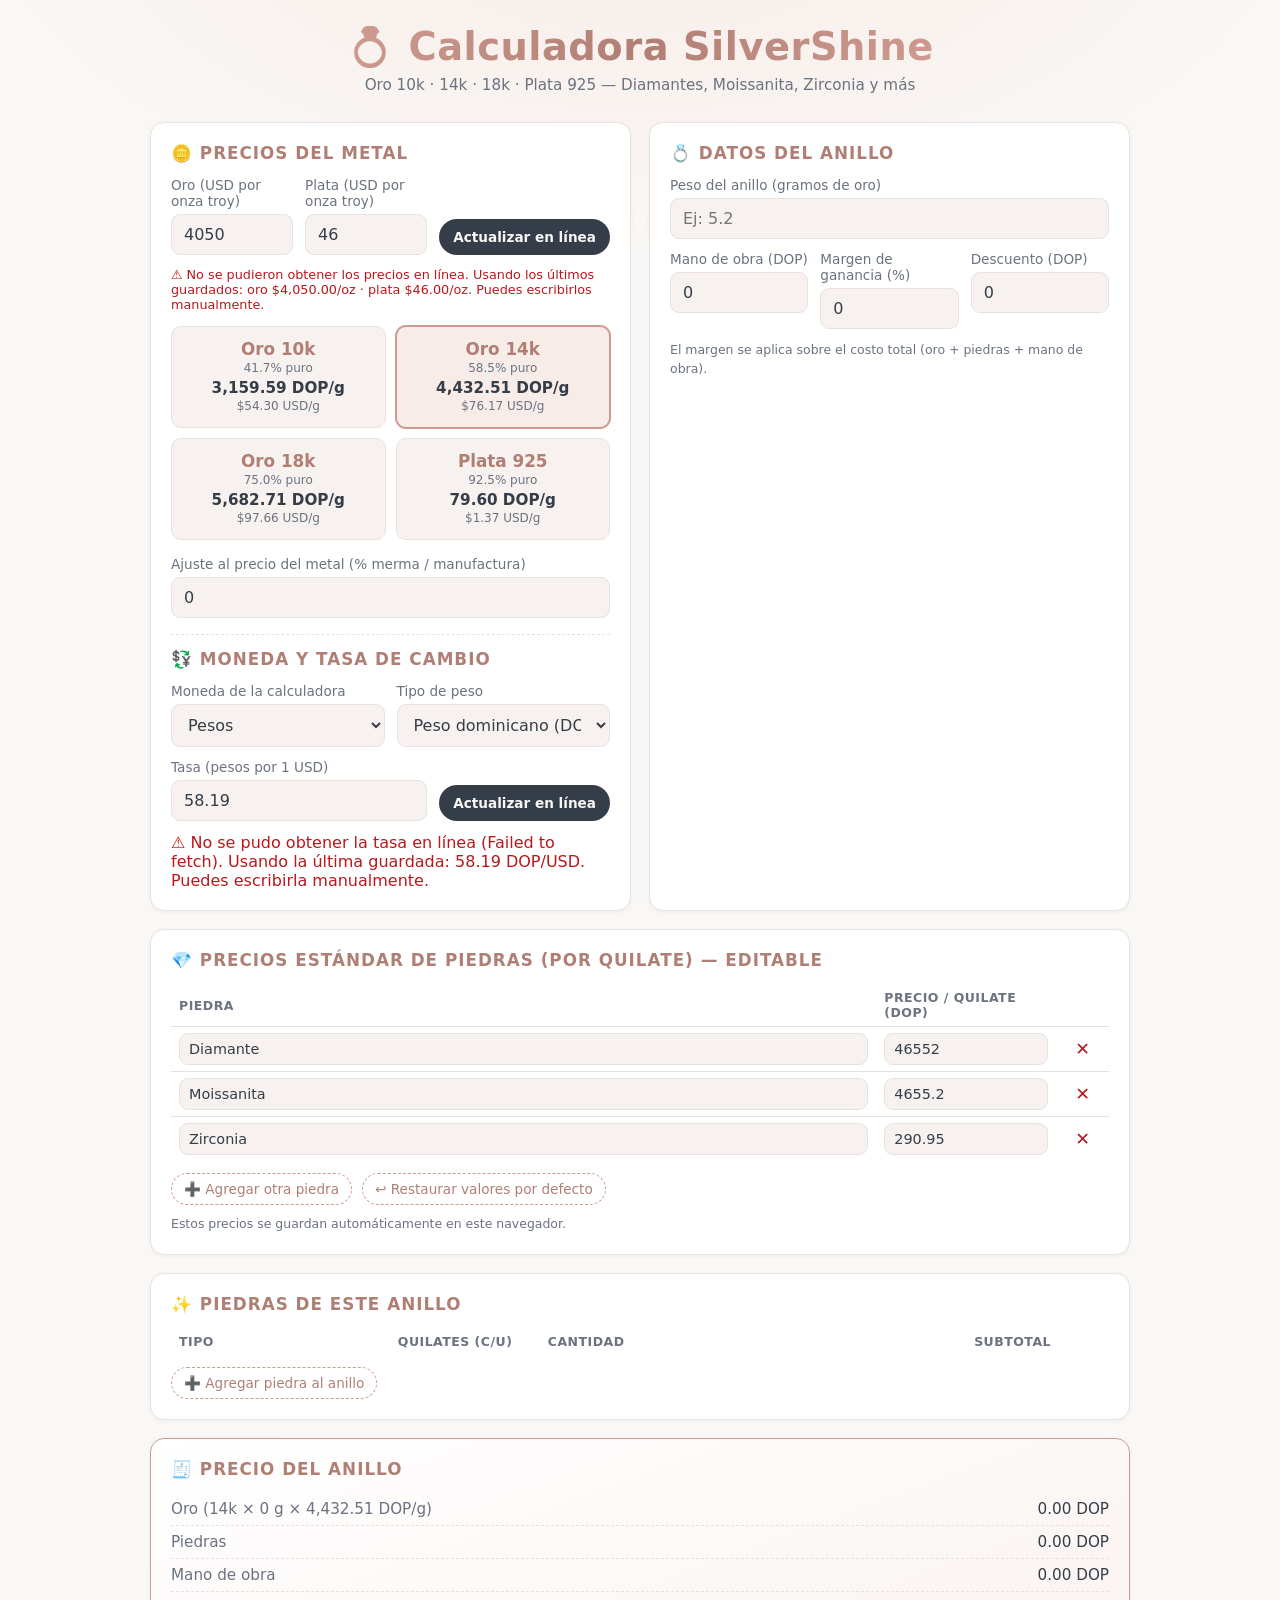
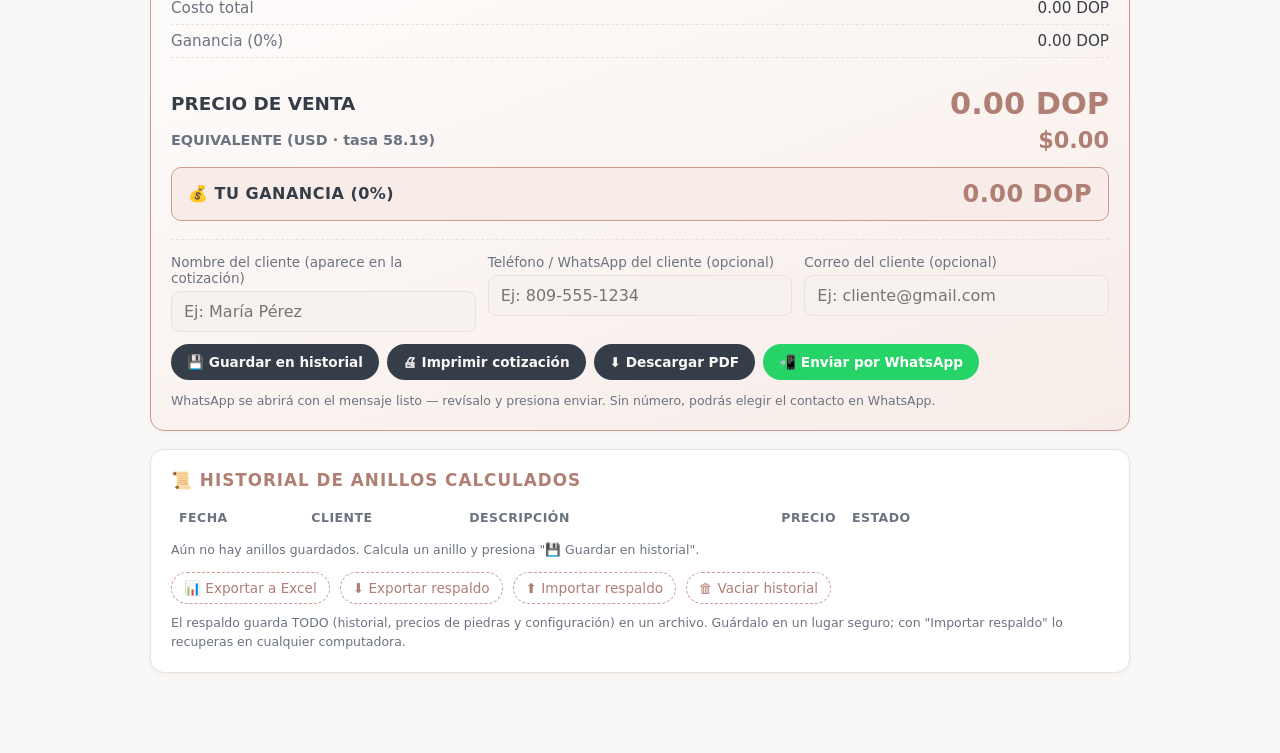
==== index.html @ 4af89a5f "Calculadora SilverShine: version inicial de la app web (PWA) Co-Authored-By: Claude Fable 5 <noreply" ====
<!DOCTYPE html>
<html lang="es">
<head>
<meta charset="UTF-8">
<meta name="viewport" content="width=device-width, initial-scale=1.0">
<title>Calculadora SilverShine — Anillos de Oro y Plata</title>
<meta name="theme-color" content="#FAF8F6">
<meta name="apple-mobile-web-app-capable" content="yes">
<meta name="apple-mobile-web-app-title" content="SilverShine">
<link rel="manifest" href="manifest.json">
<link rel="icon" type="image/png" href="[data-uri]">
<link rel="apple-touch-icon" href="[data-uri]">
<style>
  :root{
    /* Paleta SilverShine (silvershine.com.do) */
    --bg:#FAF8F6;          /* ss-canvas */
    --panel:#FFFFFF;       /* ss-white */
    --panel2:#F7F2EF;
    --border:#E7E2DD;      /* ss-line */
    --gold:#CF9B90;        /* ss-rose (acento) */
    --gold-bright:#B07F74; /* ss-rose-700 */
    --rose-soft:#F7ECE8;   /* ss-rose-100 */
    --slate:#343D48;       /* ss-slate */
    --text:#343D48;
    --muted:#6B7280;       /* ss-text-2 */
    --green:#2e7d32;
    --red:#bb171b;
    --radius:14px;
  }
  *{box-sizing:border-box;margin:0;padding:0}
  body{
    font-family:"Segoe UI",system-ui,sans-serif;
    background:radial-gradient(1200px 600px at 50% -100px,var(--rose-soft) 0%,var(--bg) 60%);
    color:var(--text);
    min-height:100vh;
    padding:24px 16px 80px;
  }
  .wrap{max-width:980px;margin:0 auto}
  header{text-align:center;margin-bottom:28px}
  header h1{
    font-size:clamp(1.6rem,4vw,2.4rem);
    background:linear-gradient(120deg,var(--gold) 20%,var(--gold-bright) 50%,var(--gold) 80%);
    -webkit-background-clip:text;background-clip:text;color:transparent;
    letter-spacing:.5px;
  }
  header p{color:var(--muted);margin-top:6px;font-size:.95rem}

  .grid{display:grid;grid-template-columns:1fr 1fr;gap:18px}
  @media(max-width:820px){.grid{grid-template-columns:1fr}}

  .card{
    background:var(--panel);
    border:1px solid var(--border);
    border-radius:var(--radius);
    padding:20px;
    box-shadow:0 1px 4px rgba(52,61,72,.06);
  }
  .card h2{
    font-size:1.05rem;color:var(--gold-bright);
    margin-bottom:14px;display:flex;align-items:center;gap:8px;
    text-transform:uppercase;letter-spacing:1px;font-weight:600;
  }
  .full{grid-column:1/-1}

  label{display:block;font-size:.85rem;color:var(--muted);margin-bottom:5px}
  input,select,button{
    font:inherit;color:var(--text);
    background:var(--panel2);
    border:1px solid var(--border);
    border-radius:9px;padding:10px 12px;width:100%;
  }
  input:focus,select:focus{outline:none;border-color:var(--gold)}
  input[type=number]{appearance:textfield}
  .row{display:flex;gap:12px;margin-bottom:12px}
  .row>div{flex:1}

  button{cursor:pointer;transition:filter .15s}
  button:hover{filter:brightness(1.15)}
  .btn-gold{
    background:var(--slate);
    color:#FAF8F6;font-weight:600;border:none;border-radius:100px;
  }
  .btn-ghost{background:transparent;border:1px dashed var(--gold);color:var(--gold-bright);border-radius:100px}
  .btn-sm{width:auto;padding:7px 12px;font-size:.85rem}
  .btn-x{width:auto;padding:6px 11px;background:transparent;border:none;color:var(--red);font-size:1.1rem}

  /* Precio del oro */
  #spotStatus{font-size:.8rem;margin-top:8px}
  .ok{color:var(--green)} .err{color:var(--red)} .info{color:var(--muted)}
  .kilates{display:grid;grid-template-columns:repeat(2,1fr);gap:10px;margin-top:14px}
  .kt{
    background:var(--panel2);border:1px solid var(--border);border-radius:10px;
    padding:12px 8px;text-align:center;cursor:pointer;transition:.15s;
  }
  .kt.active{border-color:var(--gold);background:var(--rose-soft);box-shadow:0 0 0 1px var(--gold)}
  .kt .k{font-weight:700;color:var(--gold-bright);font-size:1.05rem}
  .kt .p{font-size:.75rem;color:var(--muted);margin:2px 0}
  .kt .g{font-size:.95rem;font-weight:600;margin-top:4px}

  /* Piedras */
  table{width:100%;border-collapse:collapse;font-size:.9rem}
  th{color:var(--muted);font-weight:600;text-align:left;padding:6px 8px;font-size:.78rem;text-transform:uppercase;letter-spacing:.5px}
  td{padding:6px 8px;border-top:1px solid var(--border)}
  td input,td select{padding:7px 9px;font-size:.9rem}
  .num{text-align:right;white-space:nowrap}

  /* Resultado */
  .result{
    background:linear-gradient(160deg,#FFFFFF,var(--rose-soft));
    border:1px solid var(--gold);
  }
  .lines{margin-bottom:14px}
  .line{display:flex;justify-content:space-between;padding:7px 0;border-bottom:1px dashed var(--border);font-size:.95rem}
  .line span:first-child{color:var(--muted)}
  .total{
    display:flex;justify-content:space-between;align-items:center;
    padding-top:14px;font-size:1.15rem;font-weight:700;
  }
  .total .amount{font-size:1.9rem;color:var(--gold-bright)}
  .hint{font-size:.78rem;color:var(--muted);margin-top:10px;line-height:1.5}
  .ganancia-box{
    display:flex;justify-content:space-between;align-items:center;
    margin-top:14px;padding:12px 16px;
    background:var(--rose-soft);border:1px solid var(--gold);border-radius:10px;
    font-weight:700;letter-spacing:.5px;
  }
  .ganancia-box .g-amount{font-size:1.5rem;color:var(--gold-bright)}

  /* ---------- Móvil ---------- */
  @media(max-width:600px){
    body{padding:14px 10px 60px}
    .card{padding:14px}
    .row{flex-direction:column;gap:10px}
    .row > div{width:100%}
    .row > div[style*="flex:0 0 auto"]{width:100%}
    .row button{width:100%}
    .kilates{grid-template-columns:repeat(2,1fr)}
    .card{overflow-x:auto}
    table{min-width:520px}
    #tblHistorial{min-width:640px}
    .total .amount{font-size:1.5rem}
    header{margin-bottom:18px}
  }

  /* ---------- Cotización imprimible ---------- */
  #cotizacion{display:none}
  @media print{
    body{background:#fff !important;padding:0}
    .wrap{display:none !important}
    #cotizacion{display:block;color:#111;font-family:Georgia,"Times New Roman",serif;max-width:680px;margin:0 auto;padding:40px 30px}
    #cotizacion .c-head{text-align:center;border-bottom:3px double #CF9B90;padding-bottom:16px;margin-bottom:24px}
    #cotizacion .c-logo{width:280px;max-width:75%;height:auto;margin:0 auto 6px;display:block}
    #cotizacion .c-head .c-sub{font-size:.95rem;color:#555;margin-top:4px;letter-spacing:3px;text-transform:uppercase}
    #cotizacion .c-empresa{font-size:.8rem;color:#666;margin-top:12px;line-height:1.6}
    #cotizacion .c-meta{display:flex;justify-content:space-between;font-size:.95rem;margin-bottom:22px;color:#333}
    #cotizacion h3{font-size:1rem;color:#B07F74;margin:18px 0 8px;text-transform:uppercase;letter-spacing:1px}
    #cotizacion ul{list-style:none;padding:0}
    #cotizacion li{padding:8px 4px;border-bottom:1px solid #ddd;font-size:1rem}
    #cotizacion .c-total{display:flex;justify-content:space-between;align-items:baseline;margin-top:26px;padding:14px 10px;background:#F7ECE8;border:1px solid #CF9B90}
    #cotizacion .c-total .lbl{font-size:1rem;letter-spacing:1px}
    #cotizacion .c-total .val{font-size:1.7rem;font-weight:bold;color:#B07F74}
    #cotizacion .c-eq{text-align:right;font-size:.95rem;color:#555;margin-top:6px}
    #cotizacion .c-nota{margin-top:30px;font-size:.8rem;color:#777;border-top:1px solid #ddd;padding-top:12px;line-height:1.6}
    #cotizacion .c-firma{margin-top:56px;display:flex;justify-content:space-between;gap:40px}
    #cotizacion .c-firma div{flex:1;border-top:1px solid #333;text-align:center;padding-top:6px;font-size:.85rem;color:#333}
  }
</style>
</head>
<body>
<div class="wrap">
  <header>
    <h1>💍 Calculadora SilverShine</h1>
    <p>Oro 10k · 14k · 18k · Plata 925 — Diamantes, Moissanita, Zirconia y más</p>
  </header>

  <div class="grid">

    <!-- ORO -->
    <div class="card">
      <h2>🪙 Precios del metal</h2>
      <div class="row">
        <div>
          <label>Oro (USD por onza troy)</label>
          <input type="number" id="spot" step="0.01" min="0">
        </div>
        <div>
          <label>Plata (USD por onza troy)</label>
          <input type="number" id="spotPlata" step="0.01" min="0">
        </div>
        <div style="flex:0 0 auto;display:flex;align-items:flex-end">
          <button class="btn-gold btn-sm" id="btnFetch" style="padding:10px 14px">Actualizar en línea</button>
        </div>
      </div>
      <div id="spotStatus" class="info">Cargando precios…</div>

      <div class="kilates" id="kilates"></div>

      <div class="row" style="margin-top:16px">
        <div>
          <label>Ajuste al precio del metal (% merma / manufactura)</label>
          <input type="number" id="ajusteOro" step="0.5" value="0">
        </div>
      </div>

      <div style="border-top:1px dashed var(--border);margin:16px 0 14px"></div>
      <h2>💱 Moneda y tasa de cambio</h2>
      <div class="row">
        <div>
          <label>Moneda de la calculadora</label>
          <select id="monedaVista">
            <option value="PESOS">Pesos</option>
            <option value="USD">Dólares (USD)</option>
          </select>
        </div>
        <div>
          <label>Tipo de peso</label>
          <select id="moneda">
            <option value="DOP">Peso dominicano (DOP)</option>
            <option value="MXN">Peso mexicano (MXN)</option>
            <option value="COP">Peso colombiano (COP)</option>
            <option value="ARS">Peso argentino (ARS)</option>
            <option value="CLP">Peso chileno (CLP)</option>
            <option value="UYU">Peso uruguayo (UYU)</option>
            <option value="PEN">Sol peruano (PEN)</option>
          </select>
        </div>
      </div>
      <div class="row">
        <div>
          <label>Tasa (pesos por 1 USD)</label>
          <input type="number" id="tasa" step="0.01" min="0">
        </div>
        <div style="flex:0 0 auto;display:flex;align-items:flex-end">
          <button class="btn-gold btn-sm" id="btnFetchTasa" style="padding:10px 14px">Actualizar en línea</button>
        </div>
      </div>
      <div id="tasaStatus" class="info">Cargando tasa…</div>
    </div>

    <!-- ANILLO -->
    <div class="card">
      <h2>💍 Datos del anillo</h2>
      <div class="row">
        <div>
          <label>Peso del anillo (gramos de oro)</label>
          <input type="number" id="peso" step="0.01" min="0" placeholder="Ej: 5.2">
        </div>
      </div>
      <div class="row">
        <div>
          <label>Mano de obra (<span class="lblMon">USD</span>)</label>
          <input type="number" id="manoObra" step="1" value="0" min="0">
        </div>
        <div>
          <label>Margen de ganancia (%)</label>
          <input type="number" id="margen" step="1" value="0" min="0">
        </div>
        <div>
          <label>Descuento (<span class="lblMon">USD</span>)</label>
          <input type="number" id="descuento" step="1" value="0" min="0">
        </div>
      </div>
      <div class="hint">
        El margen se aplica sobre el costo total (oro + piedras + mano de obra).
      </div>
    </div>

    <!-- PRECIOS ESTÁNDAR DE PIEDRAS -->
    <div class="card full">
      <h2>💎 Precios estándar de piedras (por quilate) — editable</h2>
      <table id="tblPrecios">
        <thead>
          <tr><th>Piedra</th><th style="width:180px">Precio / quilate (<span class="lblMon">USD</span>)</th><th style="width:50px"></th></tr>
        </thead>
        <tbody></tbody>
      </table>
      <div style="margin-top:12px;display:flex;gap:10px">
        <button class="btn-ghost btn-sm" id="btnAddTipo">➕ Agregar otra piedra</button>
        <button class="btn-ghost btn-sm" id="btnReset">↩ Restaurar valores por defecto</button>
      </div>
      <div class="hint">Estos precios se guardan automáticamente en este navegador.</div>
    </div>

    <!-- PIEDRAS DEL ANILLO -->
    <div class="card full">
      <h2>✨ Piedras de este anillo</h2>
      <table id="tblPiedras">
        <thead>
          <tr><th>Tipo</th><th style="width:150px">Quilates (c/u)</th><th style="width:120px">Cantidad</th><th class="num">Subtotal</th><th style="width:50px"></th></tr>
        </thead>
        <tbody></tbody>
      </table>
      <div style="margin-top:12px">
        <button class="btn-ghost btn-sm" id="btnAddPiedra">➕ Agregar piedra al anillo</button>
      </div>
    </div>

    <!-- RESULTADO -->
    <div class="card full result">
      <h2>🧾 Precio del anillo</h2>
      <div class="lines">
        <div class="line"><span><span id="rMetalNombre">Oro</span> (<span id="rKt">14k</span> × <span id="rPeso">0</span> g × <span id="rGramo">0</span>/g)</span><span class="num" id="rOro">0.00</span></div>
        <div class="line"><span>Piedras</span><span class="num" id="rPiedras">0.00</span></div>
        <div class="line"><span>Mano de obra</span><span class="num" id="rMano">0.00</span></div>
        <div class="line"><span>Costo total</span><span class="num" id="rCosto">0.00</span></div>
        <div class="line"><span>Ganancia (<span id="rMargenPct">0</span>%)</span><span class="num" id="rGanancia">0.00</span></div>
        <div class="line" id="lineaDescuento" style="display:none"><span>Descuento</span><span class="num" id="rDescuento" style="color:var(--red)">0.00</span></div>
      </div>
      <div class="total">
        <span>PRECIO DE VENTA</span>
        <span class="amount" id="rTotal">0.00</span>
      </div>
      <div class="total" style="padding-top:6px">
        <span style="font-size:.9rem;color:var(--muted)">EQUIVALENTE (<span id="rEqLabel">USD</span>)</span>
        <span class="amount" style="font-size:1.4rem" id="rTotalEq">0.00</span>
      </div>
      <div class="ganancia-box">
        <span>💰 TU GANANCIA (<span id="gPct">0</span>%)</span>
        <span class="g-amount" id="gGanancia">0.00</span>
      </div>

      <div style="border-top:1px dashed var(--border);margin:18px 0 14px"></div>
      <div class="row">
        <div>
          <label>Nombre del cliente (aparece en la cotización)</label>
          <input id="cliente" placeholder="Ej: María Pérez">
        </div>
        <div>
          <label>Teléfono / WhatsApp del cliente (opcional)</label>
          <input id="waCliente" type="tel" placeholder="Ej: 809-555-1234">
        </div>
        <div>
          <label>Correo del cliente (opcional)</label>
          <input id="emailCliente" type="email" placeholder="Ej: cliente@gmail.com">
        </div>
      </div>
      <div class="row" style="flex-wrap:wrap">
        <div style="flex:0 0 auto;display:flex;align-items:flex-end;gap:8px;flex-wrap:wrap">
          <button class="btn-gold btn-sm" id="btnGuardarHist" style="padding:10px 16px">💾 Guardar en historial</button>
          <button class="btn-gold btn-sm" id="btnPrint" style="padding:10px 16px">🖨 Imprimir cotización</button>
          <button class="btn-gold btn-sm" id="btnPDF" style="padding:10px 16px">⬇ Descargar PDF</button>
          <button class="btn-sm" id="btnWhatsApp" style="padding:10px 16px;background:#25D366;color:#fff;font-weight:600;border:none;border-radius:100px">📲 Enviar por WhatsApp</button>
        </div>
      </div>
      <div class="hint">WhatsApp se abrirá con el mensaje listo — revísalo y presiona enviar. Sin número, podrás elegir el contacto en WhatsApp.</div>
    </div>

    <!-- HISTORIAL -->
    <div class="card full">
      <h2>📜 Historial de anillos calculados</h2>
      <div id="histStats" class="hint" style="margin:0 0 12px;font-size:.88rem"></div>
      <table id="tblHistorial">
        <thead>
          <tr><th>Fecha</th><th>Cliente</th><th>Descripción</th><th class="num">Precio</th><th style="width:115px">Estado</th><th style="width:150px"></th></tr>
        </thead>
        <tbody></tbody>
      </table>
      <div id="histVacio" class="hint">Aún no hay anillos guardados. Calcula un anillo y presiona "💾 Guardar en historial".</div>
      <div style="margin-top:12px;display:flex;gap:10px;flex-wrap:wrap">
        <button class="btn-ghost btn-sm" id="btnExportarCSV">📊 Exportar a Excel</button>
        <button class="btn-ghost btn-sm" id="btnRespaldo">⬇ Exportar respaldo</button>
        <button class="btn-ghost btn-sm" id="btnImportar">⬆ Importar respaldo</button>
        <button class="btn-ghost btn-sm" id="btnVaciarHist">🗑 Vaciar historial</button>
        <input type="file" id="fileImportar" accept=".json,application/json" style="display:none">
      </div>
      <div class="hint">El respaldo guarda TODO (historial, precios de piedras y configuración) en un archivo. Guárdalo en un lugar seguro; con "Importar respaldo" lo recuperas en cualquier computadora.</div>
    </div>

  </div>
</div>

<!-- Hoja de cotización (solo visible al imprimir) -->
<div id="cotizacion">
  <div class="c-head">
    <img class="c-logo" src="[data-uri]" alt="SilverShine">
    <div class="c-sub">Cotización</div>
    <div class="c-empresa">
      Grupo Morillo Ciprián &nbsp;·&nbsp; RNC: 132-44210-5<br>
      Ave. del Seminario esq. 27 de Febrero, Piantini, Plaza APH, 4to piso, local 25, Santo Domingo, R.D.<br>
      Tel / WhatsApp: 829-956-6588 &nbsp;·&nbsp; Instagram: @silvershinerd &nbsp;·&nbsp; silvershine.com.do<br>
      Lun–Vie 10am–6pm &nbsp;·&nbsp; Sáb 10am–1pm
    </div>
  </div>
  <div class="c-meta">
    <span id="cotCliente"></span>
    <span id="cotFecha"></span>
  </div>
  <div id="cotContacto" style="font-size:.85rem;color:#555;margin:-16px 0 20px"></div>
  <h3>Detalle de la pieza</h3>
  <ul id="cotItems"></ul>
  <div id="cotDescLinea" style="display:none;text-align:right;font-size:.95rem;color:#333;margin-top:8px">
    Precio: <span id="cotBruto"></span> &nbsp;·&nbsp; Descuento: <span id="cotDesc" style="color:#B07F74;font-weight:bold"></span>
  </div>
  <div class="c-total">
    <span class="lbl">PRECIO TOTAL</span>
    <span class="val" id="cotTotal">0.00</span>
  </div>
  <div class="c-eq" id="cotEq"></div>
  <div class="c-nota" id="cotNota">
    Cotización válida por 5 días a partir de la fecha indicada. El precio puede variar según el precio internacional del oro y la tasa de cambio del día.<br>
    © SilverShine, Santo Domingo · Anillos hechos a mano, uno por uno, en Santo Domingo.
  </div>
  <div class="c-firma">
    <div>Firma autorizada</div>
    <div>Cliente</div>
  </div>
</div>

<script>/** @license
 *
 * jsPDF - PDF Document creation from JavaScript
 * Version 2.5.1 Built on 2022-01-28T15:37:57.789Z
 *                      CommitID 00000000
 *
 * Copyright (c) 2010-2021 James Hall <james@parall.ax>, https://github.com/MrRio/jsPDF
 *               2015-2021 yWorks GmbH, http://www.yworks.com
 *               2015-2021 Lukas Holländer <lukas.hollaender@yworks.com>, https://github.com/HackbrettXXX
 *               2016-2018 Aras Abbasi <aras.abbasi@gmail.com>
 *               2010 Aaron Spike, https://github.com/acspike
 *               2012 Willow Systems Corporation, https://github.com/willowsystems
 *               2012 Pablo Hess, https://github.com/pablohess
 *               2012 Florian Jenett, https://github.com/fjenett
 *               2013 Warren Weckesser, https://github.com/warrenweckesser
 *               2013 Youssef Beddad, https://github.com/lifof
 *               2013 Lee Driscoll, https://github.com/lsdriscoll
 *               2013 Stefan Slonevskiy, https://github.com/stefslon
 *               2013 Jeremy Morel, https://github.com/jmorel
 *               2013 Christoph Hartmann, https://github.com/chris-rock
 *               2014 Juan Pablo Gaviria, https://github.com/juanpgaviria
 *               2014 James Makes, https://github.com/dollaruw
 *               2014 Diego Casorran, https://github.com/diegocr
 *               2014 Steven Spungin, https://github.com/Flamenco
 *               2014 Kenneth Glassey, https://github.com/Gavvers
 *
 * Permission is hereby granted, free of charge, to any person obtaining
 * a copy of this software and associated documentation files (the
 * "Software"), to deal in the Software without restriction, including
 * without limitation the rights to use, copy, modify, merge, publish,
 * distribute, sublicense, and/or sell copies of the Software, and to
 * permit persons to whom the Software is furnished to do so, subject to
 * the following conditions:
 *
 * The above copyright notice and this permission notice shall be
 * included in all copies or substantial portions of the Software.
 *
 * THE SOFTWARE IS PROVIDED "AS IS", WITHOUT WARRANTY OF ANY KIND,
 * EXPRESS OR IMPLIED, INCLUDING BUT NOT LIMITED TO THE WARRANTIES OF
 * MERCHANTABILITY, FITNESS FOR A PARTICULAR PURPOSE AND
 * NONINFRINGEMENT. IN NO EVENT SHALL THE AUTHORS OR COPYRIGHT HOLDERS BE
 * LIABLE FOR ANY CLAIM, DAMAGES OR OTHER LIABILITY, WHETHER IN AN ACTION
 * OF CONTRACT, TORT OR OTHERWISE, ARISING FROM, OUT OF OR IN CONNECTION
 * WITH THE SOFTWARE OR THE USE OR OTHER DEALINGS IN THE SOFTWARE.
 *
 * Contributor(s):
 *    siefkenj, ahwolf, rickygu, Midnith, saintclair, eaparango,
 *    kim3er, mfo, alnorth, Flamenco
 */

!function(t,e){"object"==typeof exports&&"undefined"!=typeof module?e(exports):"function"==typeof define&&define.amd?define(["exports"],e):e((t=t||self).jspdf={})}(this,(function(t){"use strict";function e(t){return(e="function"==typeof Symbol&&"symbol"==typeof Symbol.iterator?function(t){return typeof t}:function(t){return t&&"function"==typeof Symbol&&t.constructor===Symbol&&t!==Symbol.prototype?"symbol":typeof t})(t)}var r=function(){return"undefined"!=typeof window?window:"undefined"!=typeof global?global:"undefined"!=typeof self?self:this}();function n(){r.console&&"function"==typeof r.console.log&&r.console.log.apply(r.console,arguments)}var i={log:n,warn:function(t){r.console&&("function"==typeof r.console.warn?r.console.warn.apply(r.console,arguments):n.call(null,arguments))},error:function(t){r.console&&("function"==typeof r.console.error?r.console.error.apply(r.console,arguments):n(t))}};function a(t,e,r){var n=new XMLHttpRequest;n.open("GET",t),n.responseType="blob",n.onload=function(){l(n.response,e,r)},n.onerror=function(){i.error("could not download file")},n.send()}function o(t){var e=new XMLHttpRequest;e.open("HEAD",t,!1);try{e.send()}catch(t){}return e.status>=200&&e.status<=299}function s(t){try{t.dispatchEvent(new MouseEvent("click"))}catch(r){var e=document.createEvent("MouseEvents");e.initMouseEvent("click",!0,!0,window,0,0,0,80,20,!1,!1,!1,!1,0,null),t.dispatchEvent(e)}}var c,u,l=r.saveAs||("object"!==("undefined"==typeof window?"undefined":e(window))||window!==r?function(){}:"undefined"!=typeof HTMLAnchorElement&&"download"in HTMLAnchorElement.prototype?function(t,e,n){var i=r.URL||r.webkitURL,c=document.createElement("a");e=e||t.name||"download",c.download=e,c.rel="noopener","string"==typeof t?(c.href=t,c.origin!==location.origin?o(c.href)?a(t,e,n):s(c,c.target="_blank"):s(c)):(c.href=i.createObjectURL(t),setTimeout((function(){i.revokeObjectURL(c.href)}),4e4),setTimeout((function(){s(c)}),0))}:"msSaveOrOpenBlob"in navigator?function(t,r,n){if(r=r||t.name||"download","string"==typeof t)if(o(t))a(t,r,n);else{var c=document.createElement("a");c.href=t,c.target="_blank",setTimeout((function(){s(c)}))}else navigator.msSaveOrOpenBlob(function(t,r){return void 0===r?r={autoBom:!1}:"object"!==e(r)&&(i.warn("Deprecated: Expected third argument to be a object"),r={autoBom:!r}),r.autoBom&&/^\s*(?:text\/\S*|application\/xml|\S*\/\S*\+xml)\s*;.*charset\s*=\s*utf-8/i.test(t.type)?new Blob([String.fromCharCode(65279),t],{type:t.type}):t}(t,n),r)}:function(t,n,i,o){if((o=o||open("","_blank"))&&(o.document.title=o.document.body.innerText="downloading..."),"string"==typeof t)return a(t,n,i);var s="application/octet-stream"===t.type,c=/constructor/i.test(r.HTMLElement)||r.safari,u=/CriOS\/[\d]+/.test(navigator.userAgent);if((u||s&&c)&&"object"===("undefined"==typeof FileReader?"undefined":e(FileReader))){var l=new FileReader;l.onloadend=function(){var t=l.result;t=u?t:t.replace(/^data:[^;]*;/,"data:attachment/file;"),o?o.location.href=t:location=t,o=null},l.readAsDataURL(t)}else{var h=r.URL||r.webkitURL,f=h.createObjectURL(t);o?o.location=f:location.href=f,o=null,setTimeout((function(){h.revokeObjectURL(f)}),4e4)}});
/**
   * A class to parse color values
   * @author Stoyan Stefanov <sstoo@gmail.com>
   * {@link   http://www.phpied.com/rgb-color-parser-in-javascript/}
   * @license Use it if you like it
   */function h(t){var e;t=t||"",this.ok=!1,"#"==t.charAt(0)&&(t=t.substr(1,6));t={aliceblue:"f0f8ff",antiquewhite:"faebd7",aqua:"00ffff",aquamarine:"7fffd4",azure:"f0ffff",beige:"f5f5dc",bisque:"ffe4c4",black:"000000",blanchedalmond:"ffebcd",blue:"0000ff",blueviolet:"8a2be2",brown:"a52a2a",burlywood:"deb887",cadetblue:"5f9ea0",chartreuse:"7fff00",chocolate:"d2691e",coral:"ff7f50",cornflowerblue:"6495ed",cornsilk:"fff8dc",crimson:"dc143c",cyan:"00ffff",darkblue:"00008b",darkcyan:"008b8b",darkgoldenrod:"b8860b",darkgray:"a9a9a9",darkgreen:"006400",darkkhaki:"bdb76b",darkmagenta:"8b008b",darkolivegreen:"556b2f",darkorange:"ff8c00",darkorchid:"9932cc",darkred:"8b0000",darksalmon:"e9967a",darkseagreen:"8fbc8f",darkslateblue:"483d8b",darkslategray:"2f4f4f",darkturquoise:"00ced1",darkviolet:"9400d3",deeppink:"ff1493",deepskyblue:"00bfff",dimgray:"696969",dodgerblue:"1e90ff",feldspar:"d19275",firebrick:"b22222",floralwhite:"fffaf0",forestgreen:"228b22",fuchsia:"ff00ff",gainsboro:"dcdcdc",ghostwhite:"f8f8ff",gold:"ffd700",goldenrod:"daa520",gray:"808080",green:"008000",greenyellow:"adff2f",honeydew:"f0fff0",hotpink:"ff69b4",indianred:"cd5c5c",indigo:"4b0082",ivory:"fffff0",khaki:"f0e68c",lavender:"e6e6fa",lavenderblush:"fff0f5",lawngreen:"7cfc00",lemonchiffon:"fffacd",lightblue:"add8e6",lightcoral:"f08080",lightcyan:"e0ffff",lightgoldenrodyellow:"fafad2",lightgrey:"d3d3d3",lightgreen:"90ee90",lightpink:"ffb6c1",lightsalmon:"ffa07a",lightseagreen:"20b2aa",lightskyblue:"87cefa",lightslateblue:"8470ff",lightslategray:"778899",lightsteelblue:"b0c4de",lightyellow:"ffffe0",lime:"00ff00",limegreen:"32cd32",linen:"faf0e6",magenta:"ff00ff",maroon:"800000",mediumaquamarine:"66cdaa",mediumblue:"0000cd",mediumorchid:"ba55d3",mediumpurple:"9370d8",mediumseagreen:"3cb371",mediumslateblue:"7b68ee",mediumspringgreen:"00fa9a",mediumturquoise:"48d1cc",mediumvioletred:"c71585",midnightblue:"191970",mintcream:"f5fffa",mistyrose:"ffe4e1",moccasin:"ffe4b5",navajowhite:"ffdead",navy:"000080",oldlace:"fdf5e6",olive:"808000",olivedrab:"6b8e23",orange:"ffa500",orangered:"ff4500",orchid:"da70d6",palegoldenrod:"eee8aa",palegreen:"98fb98",paleturquoise:"afeeee",palevioletred:"d87093",papayawhip:"ffefd5",peachpuff:"ffdab9",peru:"cd853f",pink:"ffc0cb",plum:"dda0dd",powderblue:"b0e0e6",purple:"800080",red:"ff0000",rosybrown:"bc8f8f",royalblue:"4169e1",saddlebrown:"8b4513",salmon:"fa8072",sandybrown:"f4a460",seagreen:"2e8b57",seashell:"fff5ee",sienna:"a0522d",silver:"c0c0c0",skyblue:"87ceeb",slateblue:"6a5acd",slategray:"708090",snow:"fffafa",springgreen:"00ff7f",steelblue:"4682b4",tan:"d2b48c",teal:"008080",thistle:"d8bfd8",tomato:"ff6347",turquoise:"40e0d0",violet:"ee82ee",violetred:"d02090",wheat:"f5deb3",white:"ffffff",whitesmoke:"f5f5f5",yellow:"ffff00",yellowgreen:"9acd32"}[t=(t=t.replace(/ /g,"")).toLowerCase()]||t;for(var r=[{re:/^rgb\((\d{1,3}),\s*(\d{1,3}),\s*(\d{1,3})\)$/,example:["rgb(123, 234, 45)","rgb(255,234,245)"],process:function(t){return[parseInt(t[1]),parseInt(t[2]),parseInt(t[3])]}},{re:/^(\w{2})(\w{2})(\w{2})$/,example:["#00ff00","336699"],process:function(t){return[parseInt(t[1],16),parseInt(t[2],16),parseInt(t[3],16)]}},{re:/^(\w{1})(\w{1})(\w{1})$/,example:["#fb0","f0f"],process:function(t){return[parseInt(t[1]+t[1],16),parseInt(t[2]+t[2],16),parseInt(t[3]+t[3],16)]}}],n=0;n<r.length;n++){var i=r[n].re,a=r[n].process,o=i.exec(t);o&&(e=a(o),this.r=e[0],this.g=e[1],this.b=e[2],this.ok=!0)}this.r=this.r<0||isNaN(this.r)?0:this.r>255?255:this.r,this.g=this.g<0||isNaN(this.g)?0:this.g>255?255:this.g,this.b=this.b<0||isNaN(this.b)?0:this.b>255?255:this.b,this.toRGB=function(){return"rgb("+this.r+", "+this.g+", "+this.b+")"},this.toHex=function(){var t=this.r.toString(16),e=this.g.toString(16),r=this.b.toString(16);return 1==t.length&&(t="0"+t),1==e.length&&(e="0"+e),1==r.length&&(r="0"+r),"#"+t+e+r}}
/**
   * @license
   * Joseph Myers does not specify a particular license for his work.
   *
   * Author: Joseph Myers
   * Accessed from: http://www.myersdaily.org/joseph/javascript/md5.js
   *
   * Modified by: Owen Leong
   */
function f(t,e){var r=t[0],n=t[1],i=t[2],a=t[3];r=p(r,n,i,a,e[0],7,-680876936),a=p(a,r,n,i,e[1],12,-389564586),i=p(i,a,r,n,e[2],17,606105819),n=p(n,i,a,r,e[3],22,-1044525330),r=p(r,n,i,a,e[4],7,-176418897),a=p(a,r,n,i,e[5],12,1200080426),i=p(i,a,r,n,e[6],17,-1473231341),n=p(n,i,a,r,e[7],22,-45705983),r=p(r,n,i,a,e[8],7,1770035416),a=p(a,r,n,i,e[9],12,-1958414417),i=p(i,a,r,n,e[10],17,-42063),n=p(n,i,a,r,e[11],22,-1990404162),r=p(r,n,i,a,e[12],7,1804603682),a=p(a,r,n,i,e[13],12,-40341101),i=p(i,a,r,n,e[14],17,-1502002290),r=g(r,n=p(n,i,a,r,e[15],22,1236535329),i,a,e[1],5,-165796510),a=g(a,r,n,i,e[6],9,-1069501632),i=g(i,a,r,n,e[11],14,643717713),n=g(n,i,a,r,e[0],20,-373897302),r=g(r,n,i,a,e[5],5,-701558691),a=g(a,r,n,i,e[10],9,38016083),i=g(i,a,r,n,e[15],14,-660478335),n=g(n,i,a,r,e[4],20,-405537848),r=g(r,n,i,a,e[9],5,568446438),a=g(a,r,n,i,e[14],9,-1019803690),i=g(i,a,r,n,e[3],14,-187363961),n=g(n,i,a,r,e[8],20,1163531501),r=g(r,n,i,a,e[13],5,-1444681467),a=g(a,r,n,i,e[2],9,-51403784),i=g(i,a,r,n,e[7],14,1735328473),r=m(r,n=g(n,i,a,r,e[12],20,-1926607734),i,a,e[5],4,-378558),a=m(a,r,n,i,e[8],11,-2022574463),i=m(i,a,r,n,e[11],16,1839030562),n=m(n,i,a,r,e[14],23,-35309556),r=m(r,n,i,a,e[1],4,-1530992060),a=m(a,r,n,i,e[4],11,1272893353),i=m(i,a,r,n,e[7],16,-155497632),n=m(n,i,a,r,e[10],23,-1094730640),r=m(r,n,i,a,e[13],4,681279174),a=m(a,r,n,i,e[0],11,-358537222),i=m(i,a,r,n,e[3],16,-722521979),n=m(n,i,a,r,e[6],23,76029189),r=m(r,n,i,a,e[9],4,-640364487),a=m(a,r,n,i,e[12],11,-421815835),i=m(i,a,r,n,e[15],16,530742520),r=v(r,n=m(n,i,a,r,e[2],23,-995338651),i,a,e[0],6,-198630844),a=v(a,r,n,i,e[7],10,1126891415),i=v(i,a,r,n,e[14],15,-1416354905),n=v(n,i,a,r,e[5],21,-57434055),r=v(r,n,i,a,e[12],6,1700485571),a=v(a,r,n,i,e[3],10,-1894986606),i=v(i,a,r,n,e[10],15,-1051523),n=v(n,i,a,r,e[1],21,-2054922799),r=v(r,n,i,a,e[8],6,1873313359),a=v(a,r,n,i,e[15],10,-30611744),i=v(i,a,r,n,e[6],15,-1560198380),n=v(n,i,a,r,e[13],21,1309151649),r=v(r,n,i,a,e[4],6,-145523070),a=v(a,r,n,i,e[11],10,-1120210379),i=v(i,a,r,n,e[2],15,718787259),n=v(n,i,a,r,e[9],21,-343485551),t[0]=S(r,t[0]),t[1]=S(n,t[1]),t[2]=S(i,t[2]),t[3]=S(a,t[3])}function d(t,e,r,n,i,a){return e=S(S(e,t),S(n,a)),S(e<<i|e>>>32-i,r)}function p(t,e,r,n,i,a,o){return d(e&r|~e&n,t,e,i,a,o)}function g(t,e,r,n,i,a,o){return d(e&n|r&~n,t,e,i,a,o)}function m(t,e,r,n,i,a,o){return d(e^r^n,t,e,i,a,o)}function v(t,e,r,n,i,a,o){return d(r^(e|~n),t,e,i,a,o)}function b(t){var e,r=t.length,n=[1732584193,-271733879,-1732584194,271733878];for(e=64;e<=t.length;e+=64)f(n,y(t.substring(e-64,e)));t=t.substring(e-64);var i=[0,0,0,0,0,0,0,0,0,0,0,0,0,0,0,0];for(e=0;e<t.length;e++)i[e>>2]|=t.charCodeAt(e)<<(e%4<<3);if(i[e>>2]|=128<<(e%4<<3),e>55)for(f(n,i),e=0;e<16;e++)i[e]=0;return i[14]=8*r,f(n,i),n}function y(t){var e,r=[];for(e=0;e<64;e+=4)r[e>>2]=t.charCodeAt(e)+(t.charCodeAt(e+1)<<8)+(t.charCodeAt(e+2)<<16)+(t.charCodeAt(e+3)<<24);return r}c=r.atob.bind(r),u=r.btoa.bind(r);var w="0123456789abcdef".split("");function N(t){for(var e="",r=0;r<4;r++)e+=w[t>>8*r+4&15]+w[t>>8*r&15];return e}function L(t){return String.fromCharCode((255&t)>>0,(65280&t)>>8,(16711680&t)>>16,(4278190080&t)>>24)}function A(t){return function(t){return t.map(L).join("")}(b(t))}var x="5d41402abc4b2a76b9719d911017c592"!=function(t){for(var e=0;e<t.length;e++)t[e]=N(t[e]);return t.join("")}(b("hello"));function S(t,e){if(x){var r=(65535&t)+(65535&e);return(t>>16)+(e>>16)+(r>>16)<<16|65535&r}return t+e&4294967295}
/**
   * @license
   * FPDF is released under a permissive license: there is no usage restriction.
   * You may embed it freely in your application (commercial or not), with or
   * without modifications.
   *
   * Reference: http://www.fpdf.org/en/script/script37.php
   */function _(t,e){var r,n,i,a;if(t!==r){for(var o=(i=t,a=1+(256/t.length>>0),new Array(a+1).join(i)),s=[],c=0;c<256;c++)s[c]=c;var u=0;for(c=0;c<256;c++){var l=s[c];u=(u+l+o.charCodeAt(c))%256,s[c]=s[u],s[u]=l}r=t,n=s}else s=n;var h=e.length,f=0,d=0,p="";for(c=0;c<h;c++)d=(d+(l=s[f=(f+1)%256]))%256,s[f]=s[d],s[d]=l,o=s[(s[f]+s[d])%256],p+=String.fromCharCode(e.charCodeAt(c)^o);return p}
/**
   * @license
   * Licensed under the MIT License.
   * http://opensource.org/licenses/mit-license
   * Author: Owen Leong (@owenl131)
   * Date: 15 Oct 2020
   * References:
   * https://www.cs.cmu.edu/~dst/Adobe/Gallery/anon21jul01-pdf-encryption.txt
   * https://github.com/foliojs/pdfkit/blob/master/lib/security.js
   * http://www.fpdf.org/en/script/script37.php
   */var P={print:4,modify:8,copy:16,"annot-forms":32};function k(t,e,r,n){this.v=1,this.r=2;var i=192;t.forEach((function(t){if(void 0!==P.perm)throw new Error("Invalid permission: "+t);i+=P[t]})),this.padding="(¿N^NuAd\0NVÿú\b..\0¶Ðh>/\f©þdSiz";var a=(e+this.padding).substr(0,32),o=(r+this.padding).substr(0,32);this.O=this.processOwnerPassword(a,o),this.P=-(1+(255^i)),this.encryptionKey=A(a+this.O+this.lsbFirstWord(this.P)+this.hexToBytes(n)).substr(0,5),this.U=_(this.encryptionKey,this.padding)}function F(t){if(/[^\u0000-\u00ff]/.test(t))throw new Error("Invalid PDF Name Object: "+t+", Only accept ASCII characters.");for(var e="",r=t.length,n=0;n<r;n++){var i=t.charCodeAt(n);if(i<33||35===i||37===i||40===i||41===i||47===i||60===i||62===i||91===i||93===i||123===i||125===i||i>126)e+="#"+("0"+i.toString(16)).slice(-2);else e+=t[n]}return e}function I(t){if("object"!==e(t))throw new Error("Invalid Context passed to initialize PubSub (jsPDF-module)");var n={};this.subscribe=function(t,e,r){if(r=r||!1,"string"!=typeof t||"function"!=typeof e||"boolean"!=typeof r)throw new Error("Invalid arguments passed to PubSub.subscribe (jsPDF-module)");n.hasOwnProperty(t)||(n[t]={});var i=Math.random().toString(35);return n[t][i]=[e,!!r],i},this.unsubscribe=function(t){for(var e in n)if(n[e][t])return delete n[e][t],0===Object.keys(n[e]).length&&delete n[e],!0;return!1},this.publish=function(e){if(n.hasOwnProperty(e)){var a=Array.prototype.slice.call(arguments,1),o=[];for(var s in n[e]){var c=n[e][s];try{c[0].apply(t,a)}catch(t){r.console&&i.error("jsPDF PubSub Error",t.message,t)}c[1]&&o.push(s)}o.length&&o.forEach(this.unsubscribe)}},this.getTopics=function(){return n}}function C(t){if(!(this instanceof C))return new C(t);var e="opacity,stroke-opacity".split(",");for(var r in t)t.hasOwnProperty(r)&&e.indexOf(r)>=0&&(this[r]=t[r]);this.id="",this.objectNumber=-1}function j(t,e){this.gState=t,this.matrix=e,this.id="",this.objectNumber=-1}function O(t,e,r,n,i){if(!(this instanceof O))return new O(t,e,r,n,i);this.type="axial"===t?2:3,this.coords=e,this.colors=r,j.call(this,n,i)}function B(t,e,r,n,i){if(!(this instanceof B))return new B(t,e,r,n,i);this.boundingBox=t,this.xStep=e,this.yStep=r,this.stream="",this.cloneIndex=0,j.call(this,n,i)}function M(t){var n,a="string"==typeof arguments[0]?arguments[0]:"p",o=arguments[1],s=arguments[2],c=arguments[3],f=[],d=1,p=16,g="S",m=null;"object"===e(t=t||{})&&(a=t.orientation,o=t.unit||o,s=t.format||s,c=t.compress||t.compressPdf||c,null!==(m=t.encryption||null)&&(m.userPassword=m.userPassword||"",m.ownerPassword=m.ownerPassword||"",m.userPermissions=m.userPermissions||[]),d="number"==typeof t.userUnit?Math.abs(t.userUnit):1,void 0!==t.precision&&(n=t.precision),void 0!==t.floatPrecision&&(p=t.floatPrecision),g=t.defaultPathOperation||"S"),f=t.filters||(!0===c?["FlateEncode"]:f),o=o||"mm",a=(""+(a||"P")).toLowerCase();var v=t.putOnlyUsedFonts||!1,b={},y={internal:{},__private__:{}};y.__private__.PubSub=I;var w="1.3",N=y.__private__.getPdfVersion=function(){return w};y.__private__.setPdfVersion=function(t){w=t};var L={a0:[2383.94,3370.39],a1:[1683.78,2383.94],a2:[1190.55,1683.78],a3:[841.89,1190.55],a4:[595.28,841.89],a5:[419.53,595.28],a6:[297.64,419.53],a7:[209.76,297.64],a8:[147.4,209.76],a9:[104.88,147.4],a10:[73.7,104.88],b0:[2834.65,4008.19],b1:[2004.09,2834.65],b2:[1417.32,2004.09],b3:[1000.63,1417.32],b4:[708.66,1000.63],b5:[498.9,708.66],b6:[354.33,498.9],b7:[249.45,354.33],b8:[175.75,249.45],b9:[124.72,175.75],b10:[87.87,124.72],c0:[2599.37,3676.54],c1:[1836.85,2599.37],c2:[1298.27,1836.85],c3:[918.43,1298.27],c4:[649.13,918.43],c5:[459.21,649.13],c6:[323.15,459.21],c7:[229.61,323.15],c8:[161.57,229.61],c9:[113.39,161.57],c10:[79.37,113.39],dl:[311.81,623.62],letter:[612,792],"government-letter":[576,756],legal:[612,1008],"junior-legal":[576,360],ledger:[1224,792],tabloid:[792,1224],"credit-card":[153,243]};y.__private__.getPageFormats=function(){return L};var A=y.__private__.getPageFormat=function(t){return L[t]};s=s||"a4";var x={COMPAT:"compat",ADVANCED:"advanced"},S=x.COMPAT;function _(){this.saveGraphicsState(),ht(new Vt(_t,0,0,-_t,0,Rr()*_t).toString()+" cm"),this.setFontSize(this.getFontSize()/_t),g="n",S=x.ADVANCED}function P(){this.restoreGraphicsState(),g="S",S=x.COMPAT}var j=y.__private__.combineFontStyleAndFontWeight=function(t,e){if("bold"==t&&"normal"==e||"bold"==t&&400==e||"normal"==t&&"italic"==e||"bold"==t&&"italic"==e)throw new Error("Invalid Combination of fontweight and fontstyle");return e&&(t=400==e||"normal"===e?"italic"===t?"italic":"normal":700!=e&&"bold"!==e||"normal"!==t?(700==e?"bold":e)+""+t:"bold"),t};y.advancedAPI=function(t){var e=S===x.COMPAT;return e&&_.call(this),"function"!=typeof t||(t(this),e&&P.call(this)),this},y.compatAPI=function(t){var e=S===x.ADVANCED;return e&&P.call(this),"function"!=typeof t||(t(this),e&&_.call(this)),this},y.isAdvancedAPI=function(){return S===x.ADVANCED};var E,q=function(t){if(S!==x.ADVANCED)throw new Error(t+" is only available in 'advanced' API mode. You need to call advancedAPI() first.")},D=y.roundToPrecision=y.__private__.roundToPrecision=function(t,e){var r=n||e;if(isNaN(t)||isNaN(r))throw new Error("Invalid argument passed to jsPDF.roundToPrecision");return t.toFixed(r).replace(/0+$/,"")};E=y.hpf=y.__private__.hpf="number"==typeof p?function(t){if(isNaN(t))throw new Error("Invalid argument passed to jsPDF.hpf");return D(t,p)}:"smart"===p?function(t){if(isNaN(t))throw new Error("Invalid argument passed to jsPDF.hpf");return D(t,t>-1&&t<1?16:5)}:function(t){if(isNaN(t))throw new Error("Invalid argument passed to jsPDF.hpf");return D(t,16)};var R=y.f2=y.__private__.f2=function(t){if(isNaN(t))throw new Error("Invalid argument passed to jsPDF.f2");return D(t,2)},T=y.__private__.f3=function(t){if(isNaN(t))throw new Error("Invalid argument passed to jsPDF.f3");return D(t,3)},U=y.scale=y.__private__.scale=function(t){if(isNaN(t))throw new Error("Invalid argument passed to jsPDF.scale");return S===x.COMPAT?t*_t:S===x.ADVANCED?t:void 0},z=function(t){return S===x.COMPAT?Rr()-t:S===x.ADVANCED?t:void 0},H=function(t){return U(z(t))};y.__private__.setPrecision=y.setPrecision=function(t){"number"==typeof parseInt(t,10)&&(n=parseInt(t,10))};var W,V="00000000000000000000000000000000",G=y.__private__.getFileId=function(){return V},Y=y.__private__.setFileId=function(t){return V=void 0!==t&&/^[a-fA-F0-9]{32}$/.test(t)?t.toUpperCase():V.split("").map((function(){return"ABCDEF0123456789".charAt(Math.floor(16*Math.random()))})).join(""),null!==m&&(Ye=new k(m.userPermissions,m.userPassword,m.ownerPassword,V)),V};y.setFileId=function(t){return Y(t),this},y.getFileId=function(){return G()};var J=y.__private__.convertDateToPDFDate=function(t){var e=t.getTimezoneOffset(),r=e<0?"+":"-",n=Math.floor(Math.abs(e/60)),i=Math.abs(e%60),a=[r,Q(n),"'",Q(i),"'"].join("");return["D:",t.getFullYear(),Q(t.getMonth()+1),Q(t.getDate()),Q(t.getHours()),Q(t.getMinutes()),Q(t.getSeconds()),a].join("")},X=y.__private__.convertPDFDateToDate=function(t){var e=parseInt(t.substr(2,4),10),r=parseInt(t.substr(6,2),10)-1,n=parseInt(t.substr(8,2),10),i=parseInt(t.substr(10,2),10),a=parseInt(t.substr(12,2),10),o=parseInt(t.substr(14,2),10);return new Date(e,r,n,i,a,o,0)},K=y.__private__.setCreationDate=function(t){var e;if(void 0===t&&(t=new Date),t instanceof Date)e=J(t);else{if(!/^D:(20[0-2][0-9]|203[0-7]|19[7-9][0-9])(0[0-9]|1[0-2])([0-2][0-9]|3[0-1])(0[0-9]|1[0-9]|2[0-3])(0[0-9]|[1-5][0-9])(0[0-9]|[1-5][0-9])(\+0[0-9]|\+1[0-4]|-0[0-9]|-1[0-1])'(0[0-9]|[1-5][0-9])'?$/.test(t))throw new Error("Invalid argument passed to jsPDF.setCreationDate");e=t}return W=e},Z=y.__private__.getCreationDate=function(t){var e=W;return"jsDate"===t&&(e=X(W)),e};y.setCreationDate=function(t){return K(t),this},y.getCreationDate=function(t){return Z(t)};var $,Q=y.__private__.padd2=function(t){return("0"+parseInt(t)).slice(-2)},tt=y.__private__.padd2Hex=function(t){return("00"+(t=t.toString())).substr(t.length)},et=0,rt=[],nt=[],it=0,at=[],ot=[],st=!1,ct=nt,ut=function(){et=0,it=0,nt=[],rt=[],at=[],Qt=Kt(),te=Kt()};y.__private__.setCustomOutputDestination=function(t){st=!0,ct=t};var lt=function(t){st||(ct=t)};y.__private__.resetCustomOutputDestination=function(){st=!1,ct=nt};var ht=y.__private__.out=function(t){return t=t.toString(),it+=t.length+1,ct.push(t),ct},ft=y.__private__.write=function(t){return ht(1===arguments.length?t.toString():Array.prototype.join.call(arguments," "))},dt=y.__private__.getArrayBuffer=function(t){for(var e=t.length,r=new ArrayBuffer(e),n=new Uint8Array(r);e--;)n[e]=t.charCodeAt(e);return r},pt=[["Helvetica","helvetica","normal","WinAnsiEncoding"],["Helvetica-Bold","helvetica","bold","WinAnsiEncoding"],["Helvetica-Oblique","helvetica","italic","WinAnsiEncoding"],["Helvetica-BoldOblique","helvetica","bolditalic","WinAnsiEncoding"],["Courier","courier","normal","WinAnsiEncoding"],["Courier-Bold","courier","bold","WinAnsiEncoding"],["Courier-Oblique","courier","italic","WinAnsiEncoding"],["Courier-BoldOblique","courier","bolditalic","WinAnsiEncoding"],["Times-Roman","times","normal","WinAnsiEncoding"],["Times-Bold","times","bold","WinAnsiEncoding"],["Times-Italic","times","italic","WinAnsiEncoding"],["Times-BoldItalic","times","bolditalic","WinAnsiEncoding"],["ZapfDingbats","zapfdingbats","normal",null],["Symbol","symbol","normal",null]];y.__private__.getStandardFonts=function(){return pt};var gt=t.fontSize||16;y.__private__.setFontSize=y.setFontSize=function(t){return gt=S===x.ADVANCED?t/_t:t,this};var mt,vt=y.__private__.getFontSize=y.getFontSize=function(){return S===x.COMPAT?gt:gt*_t},bt=t.R2L||!1;y.__private__.setR2L=y.setR2L=function(t){return bt=t,this},y.__private__.getR2L=y.getR2L=function(){return bt};var yt,wt=y.__private__.setZoomMode=function(t){var e=[void 0,null,"fullwidth","fullheight","fullpage","original"];if(/^(?:\d+\.\d*|\d*\.\d+|\d+)%$/.test(t))mt=t;else if(isNaN(t)){if(-1===e.indexOf(t))throw new Error('zoom must be Integer (e.g. 2), a percentage Value (e.g. 300%) or fullwidth, fullheight, fullpage, original. "'+t+'" is not recognized.');mt=t}else mt=parseInt(t,10)};y.__private__.getZoomMode=function(){return mt};var Nt,Lt=y.__private__.setPageMode=function(t){if(-1==[void 0,null,"UseNone","UseOutlines","UseThumbs","FullScreen"].indexOf(t))throw new Error('Page mode must be one of UseNone, UseOutlines, UseThumbs, or FullScreen. "'+t+'" is not recognized.');yt=t};y.__private__.getPageMode=function(){return yt};var At=y.__private__.setLayoutMode=function(t){if(-1==[void 0,null,"continuous","single","twoleft","tworight","two"].indexOf(t))throw new Error('Layout mode must be one of continuous, single, twoleft, tworight. "'+t+'" is not recognized.');Nt=t};y.__private__.getLayoutMode=function(){return Nt},y.__private__.setDisplayMode=y.setDisplayMode=function(t,e,r){return wt(t),At(e),Lt(r),this};var xt={title:"",subject:"",author:"",keywords:"",creator:""};y.__private__.getDocumentProperty=function(t){if(-1===Object.keys(xt).indexOf(t))throw new Error("Invalid argument passed to jsPDF.getDocumentProperty");return xt[t]},y.__private__.getDocumentProperties=function(){return xt},y.__private__.setDocumentProperties=y.setProperties=y.setDocumentProperties=function(t){for(var e in xt)xt.hasOwnProperty(e)&&t[e]&&(xt[e]=t[e]);return this},y.__private__.setDocumentProperty=function(t,e){if(-1===Object.keys(xt).indexOf(t))throw new Error("Invalid arguments passed to jsPDF.setDocumentProperty");return xt[t]=e};var St,_t,Pt,kt,Ft,It={},Ct={},jt=[],Ot={},Bt={},Mt={},Et={},qt=null,Dt=0,Rt=[],Tt=new I(y),Ut=t.hotfixes||[],zt={},Ht={},Wt=[],Vt=function t(e,r,n,i,a,o){if(!(this instanceof t))return new t(e,r,n,i,a,o);isNaN(e)&&(e=1),isNaN(r)&&(r=0),isNaN(n)&&(n=0),isNaN(i)&&(i=1),isNaN(a)&&(a=0),isNaN(o)&&(o=0),this._matrix=[e,r,n,i,a,o]};Object.defineProperty(Vt.prototype,"sx",{get:function(){return this._matrix[0]},set:function(t){this._matrix[0]=t}}),Object.defineProperty(Vt.prototype,"shy",{get:function(){return this._matrix[1]},set:function(t){this._matrix[1]=t}}),Object.defineProperty(Vt.prototype,"shx",{get:function(){return this._matrix[2]},set:function(t){this._matrix[2]=t}}),Object.defineProperty(Vt.prototype,"sy",{get:function(){return this._matrix[3]},set:function(t){this._matrix[3]=t}}),Object.defineProperty(Vt.prototype,"tx",{get:function(){return this._matrix[4]},set:function(t){this._matrix[4]=t}}),Object.defineProperty(Vt.prototype,"ty",{get:function(){return this._matrix[5]},set:function(t){this._matrix[5]=t}}),Object.defineProperty(Vt.prototype,"a",{get:function(){return this._matrix[0]},set:function(t){this._matrix[0]=t}}),Object.defineProperty(Vt.prototype,"b",{get:function(){return this._matrix[1]},set:function(t){this._matrix[1]=t}}),Object.defineProperty(Vt.prototype,"c",{get:function(){return this._matrix[2]},set:function(t){this._matrix[2]=t}}),Object.defineProperty(Vt.prototype,"d",{get:function(){return this._matrix[3]},set:function(t){this._matrix[3]=t}}),Object.defineProperty(Vt.prototype,"e",{get:function(){return this._matrix[4]},set:function(t){this._matrix[4]=t}}),Object.defineProperty(Vt.prototype,"f",{get:function(){return this._matrix[5]},set:function(t){this._matrix[5]=t}}),Object.defineProperty(Vt.prototype,"rotation",{get:function(){return Math.atan2(this.shx,this.sx)}}),Object.defineProperty(Vt.prototype,"scaleX",{get:function(){return this.decompose().scale.sx}}),Object.defineProperty(Vt.prototype,"scaleY",{get:function(){return this.decompose().scale.sy}}),Object.defineProperty(Vt.prototype,"isIdentity",{get:function(){return 1===this.sx&&(0===this.shy&&(0===this.shx&&(1===this.sy&&(0===this.tx&&0===this.ty))))}}),Vt.prototype.join=function(t){return[this.sx,this.shy,this.shx,this.sy,this.tx,this.ty].map(E).join(t)},Vt.prototype.multiply=function(t){var e=t.sx*this.sx+t.shy*this.shx,r=t.sx*this.shy+t.shy*this.sy,n=t.shx*this.sx+t.sy*this.shx,i=t.shx*this.shy+t.sy*this.sy,a=t.tx*this.sx+t.ty*this.shx+this.tx,o=t.tx*this.shy+t.ty*this.sy+this.ty;return new Vt(e,r,n,i,a,o)},Vt.prototype.decompose=function(){var t=this.sx,e=this.shy,r=this.shx,n=this.sy,i=this.tx,a=this.ty,o=Math.sqrt(t*t+e*e),s=(t/=o)*r+(e/=o)*n;r-=t*s,n-=e*s;var c=Math.sqrt(r*r+n*n);return s/=c,t*(n/=c)<e*(r/=c)&&(t=-t,e=-e,s=-s,o=-o),{scale:new Vt(o,0,0,c,0,0),translate:new Vt(1,0,0,1,i,a),rotate:new Vt(t,e,-e,t,0,0),skew:new Vt(1,0,s,1,0,0)}},Vt.prototype.toString=function(t){return this.join(" ")},Vt.prototype.inversed=function(){var t=this.sx,e=this.shy,r=this.shx,n=this.sy,i=this.tx,a=this.ty,o=1/(t*n-e*r),s=n*o,c=-e*o,u=-r*o,l=t*o;return new Vt(s,c,u,l,-s*i-u*a,-c*i-l*a)},Vt.prototype.applyToPoint=function(t){var e=t.x*this.sx+t.y*this.shx+this.tx,r=t.x*this.shy+t.y*this.sy+this.ty;return new Cr(e,r)},Vt.prototype.applyToRectangle=function(t){var e=this.applyToPoint(t),r=this.applyToPoint(new Cr(t.x+t.w,t.y+t.h));return new jr(e.x,e.y,r.x-e.x,r.y-e.y)},Vt.prototype.clone=function(){var t=this.sx,e=this.shy,r=this.shx,n=this.sy,i=this.tx,a=this.ty;return new Vt(t,e,r,n,i,a)},y.Matrix=Vt;var Gt=y.matrixMult=function(t,e){return e.multiply(t)},Yt=new Vt(1,0,0,1,0,0);y.unitMatrix=y.identityMatrix=Yt;var Jt=function(t,e){if(!Bt[t]){var r=(e instanceof O?"Sh":"P")+(Object.keys(Ot).length+1).toString(10);e.id=r,Bt[t]=r,Ot[r]=e,Tt.publish("addPattern",e)}};y.ShadingPattern=O,y.TilingPattern=B,y.addShadingPattern=function(t,e){return q("addShadingPattern()"),Jt(t,e),this},y.beginTilingPattern=function(t){q("beginTilingPattern()"),Br(t.boundingBox[0],t.boundingBox[1],t.boundingBox[2]-t.boundingBox[0],t.boundingBox[3]-t.boundingBox[1],t.matrix)},y.endTilingPattern=function(t,e){q("endTilingPattern()"),e.stream=ot[$].join("\n"),Jt(t,e),Tt.publish("endTilingPattern",e),Wt.pop().restore()};var Xt=y.__private__.newObject=function(){var t=Kt();return Zt(t,!0),t},Kt=y.__private__.newObjectDeferred=function(){return et++,rt[et]=function(){return it},et},Zt=function(t,e){return e="boolean"==typeof e&&e,rt[t]=it,e&&ht(t+" 0 obj"),t},$t=y.__private__.newAdditionalObject=function(){var t={objId:Kt(),content:""};return at.push(t),t},Qt=Kt(),te=Kt(),ee=y.__private__.decodeColorString=function(t){var e=t.split(" ");if(2!==e.length||"g"!==e[1]&&"G"!==e[1]){if(5===e.length&&("k"===e[4]||"K"===e[4])){e=[(1-e[0])*(1-e[3]),(1-e[1])*(1-e[3]),(1-e[2])*(1-e[3]),"r"]}}else{var r=parseFloat(e[0]);e=[r,r,r,"r"]}for(var n="#",i=0;i<3;i++)n+=("0"+Math.floor(255*parseFloat(e[i])).toString(16)).slice(-2);return n},re=y.__private__.encodeColorString=function(t){var r;"string"==typeof t&&(t={ch1:t});var n=t.ch1,i=t.ch2,a=t.ch3,o=t.ch4,s="draw"===t.pdfColorType?["G","RG","K"]:["g","rg","k"];if("string"==typeof n&&"#"!==n.charAt(0)){var c=new h(n);if(c.ok)n=c.toHex();else if(!/^\d*\.?\d*$/.test(n))throw new Error('Invalid color "'+n+'" passed to jsPDF.encodeColorString.')}if("string"==typeof n&&/^#[0-9A-Fa-f]{3}$/.test(n)&&(n="#"+n[1]+n[1]+n[2]+n[2]+n[3]+n[3]),"string"==typeof n&&/^#[0-9A-Fa-f]{6}$/.test(n)){var u=parseInt(n.substr(1),16);n=u>>16&255,i=u>>8&255,a=255&u}if(void 0===i||void 0===o&&n===i&&i===a)if("string"==typeof n)r=n+" "+s[0];else switch(t.precision){case 2:r=R(n/255)+" "+s[0];break;case 3:default:r=T(n/255)+" "+s[0]}else if(void 0===o||"object"===e(o)){if(o&&!isNaN(o.a)&&0===o.a)return r=["1.","1.","1.",s[1]].join(" ");if("string"==typeof n)r=[n,i,a,s[1]].join(" ");else switch(t.precision){case 2:r=[R(n/255),R(i/255),R(a/255),s[1]].join(" ");break;default:case 3:r=[T(n/255),T(i/255),T(a/255),s[1]].join(" ")}}else if("string"==typeof n)r=[n,i,a,o,s[2]].join(" ");else switch(t.precision){case 2:r=[R(n),R(i),R(a),R(o),s[2]].join(" ");break;case 3:default:r=[T(n),T(i),T(a),T(o),s[2]].join(" ")}return r},ne=y.__private__.getFilters=function(){return f},ie=y.__private__.putStream=function(t){var e=(t=t||{}).data||"",r=t.filters||ne(),n=t.alreadyAppliedFilters||[],i=t.addLength1||!1,a=e.length,o=t.objectId,s=function(t){return t};if(null!==m&&void 0===o)throw new Error("ObjectId must be passed to putStream for file encryption");null!==m&&(s=Ye.encryptor(o,0));var c={};!0===r&&(r=["FlateEncode"]);var u=t.additionalKeyValues||[],l=(c=void 0!==M.API.processDataByFilters?M.API.processDataByFilters(e,r):{data:e,reverseChain:[]}).reverseChain+(Array.isArray(n)?n.join(" "):n.toString());if(0!==c.data.length&&(u.push({key:"Length",value:c.data.length}),!0===i&&u.push({key:"Length1",value:a})),0!=l.length)if(l.split("/").length-1==1)u.push({key:"Filter",value:l});else{u.push({key:"Filter",value:"["+l+"]"});for(var h=0;h<u.length;h+=1)if("DecodeParms"===u[h].key){for(var f=[],d=0;d<c.reverseChain.split("/").length-1;d+=1)f.push("null");f.push(u[h].value),u[h].value="["+f.join(" ")+"]"}}ht("<<");for(var p=0;p<u.length;p++)ht("/"+u[p].key+" "+u[p].value);ht(">>"),0!==c.data.length&&(ht("stream"),ht(s(c.data)),ht("endstream"))},ae=y.__private__.putPage=function(t){var e=t.number,r=t.data,n=t.objId,i=t.contentsObjId;Zt(n,!0),ht("<</Type /Page"),ht("/Parent "+t.rootDictionaryObjId+" 0 R"),ht("/Resources "+t.resourceDictionaryObjId+" 0 R"),ht("/MediaBox ["+parseFloat(E(t.mediaBox.bottomLeftX))+" "+parseFloat(E(t.mediaBox.bottomLeftY))+" "+E(t.mediaBox.topRightX)+" "+E(t.mediaBox.topRightY)+"]"),null!==t.cropBox&&ht("/CropBox ["+E(t.cropBox.bottomLeftX)+" "+E(t.cropBox.bottomLeftY)+" "+E(t.cropBox.topRightX)+" "+E(t.cropBox.topRightY)+"]"),null!==t.bleedBox&&ht("/BleedBox ["+E(t.bleedBox.bottomLeftX)+" "+E(t.bleedBox.bottomLeftY)+" "+E(t.bleedBox.topRightX)+" "+E(t.bleedBox.topRightY)+"]"),null!==t.trimBox&&ht("/TrimBox ["+E(t.trimBox.bottomLeftX)+" "+E(t.trimBox.bottomLeftY)+" "+E(t.trimBox.topRightX)+" "+E(t.trimBox.topRightY)+"]"),null!==t.artBox&&ht("/ArtBox ["+E(t.artBox.bottomLeftX)+" "+E(t.artBox.bottomLeftY)+" "+E(t.artBox.topRightX)+" "+E(t.artBox.topRightY)+"]"),"number"==typeof t.userUnit&&1!==t.userUnit&&ht("/UserUnit "+t.userUnit),Tt.publish("putPage",{objId:n,pageContext:Rt[e],pageNumber:e,page:r}),ht("/Contents "+i+" 0 R"),ht(">>"),ht("endobj");var a=r.join("\n");return S===x.ADVANCED&&(a+="\nQ"),Zt(i,!0),ie({data:a,filters:ne(),objectId:i}),ht("endobj"),n},oe=y.__private__.putPages=function(){var t,e,r=[];for(t=1;t<=Dt;t++)Rt[t].objId=Kt(),Rt[t].contentsObjId=Kt();for(t=1;t<=Dt;t++)r.push(ae({number:t,data:ot[t],objId:Rt[t].objId,contentsObjId:Rt[t].contentsObjId,mediaBox:Rt[t].mediaBox,cropBox:Rt[t].cropBox,bleedBox:Rt[t].bleedBox,trimBox:Rt[t].trimBox,artBox:Rt[t].artBox,userUnit:Rt[t].userUnit,rootDictionaryObjId:Qt,resourceDictionaryObjId:te}));Zt(Qt,!0),ht("<</Type /Pages");var n="/Kids [";for(e=0;e<Dt;e++)n+=r[e]+" 0 R ";ht(n+"]"),ht("/Count "+Dt),ht(">>"),ht("endobj"),Tt.publish("postPutPages")},se=function(t){Tt.publish("putFont",{font:t,out:ht,newObject:Xt,putStream:ie}),!0!==t.isAlreadyPutted&&(t.objectNumber=Xt(),ht("<<"),ht("/Type /Font"),ht("/BaseFont /"+F(t.postScriptName)),ht("/Subtype /Type1"),"string"==typeof t.encoding&&ht("/Encoding /"+t.encoding),ht("/FirstChar 32"),ht("/LastChar 255"),ht(">>"),ht("endobj"))},ce=function(){for(var t in It)It.hasOwnProperty(t)&&(!1===v||!0===v&&b.hasOwnProperty(t))&&se(It[t])},ue=function(t){t.objectNumber=Xt();var e=[];e.push({key:"Type",value:"/XObject"}),e.push({key:"Subtype",value:"/Form"}),e.push({key:"BBox",value:"["+[E(t.x),E(t.y),E(t.x+t.width),E(t.y+t.height)].join(" ")+"]"}),e.push({key:"Matrix",value:"["+t.matrix.toString()+"]"});var r=t.pages[1].join("\n");ie({data:r,additionalKeyValues:e,objectId:t.objectNumber}),ht("endobj")},le=function(){for(var t in zt)zt.hasOwnProperty(t)&&ue(zt[t])},he=function(t,e){var r,n=[],i=1/(e-1);for(r=0;r<1;r+=i)n.push(r);if(n.push(1),0!=t[0].offset){var a={offset:0,color:t[0].color};t.unshift(a)}if(1!=t[t.length-1].offset){var o={offset:1,color:t[t.length-1].color};t.push(o)}for(var s="",c=0,u=0;u<n.length;u++){for(r=n[u];r>t[c+1].offset;)c++;var l=t[c].offset,h=(r-l)/(t[c+1].offset-l),f=t[c].color,d=t[c+1].color;s+=tt(Math.round((1-h)*f[0]+h*d[0]).toString(16))+tt(Math.round((1-h)*f[1]+h*d[1]).toString(16))+tt(Math.round((1-h)*f[2]+h*d[2]).toString(16))}return s.trim()},fe=function(t,e){e||(e=21);var r=Xt(),n=he(t.colors,e),i=[];i.push({key:"FunctionType",value:"0"}),i.push({key:"Domain",value:"[0.0 1.0]"}),i.push({key:"Size",value:"["+e+"]"}),i.push({key:"BitsPerSample",value:"8"}),i.push({key:"Range",value:"[0.0 1.0 0.0 1.0 0.0 1.0]"}),i.push({key:"Decode",value:"[0.0 1.0 0.0 1.0 0.0 1.0]"}),ie({data:n,additionalKeyValues:i,alreadyAppliedFilters:["/ASCIIHexDecode"],objectId:r}),ht("endobj"),t.objectNumber=Xt(),ht("<< /ShadingType "+t.type),ht("/ColorSpace /DeviceRGB");var a="/Coords ["+E(parseFloat(t.coords[0]))+" "+E(parseFloat(t.coords[1]))+" ";2===t.type?a+=E(parseFloat(t.coords[2]))+" "+E(parseFloat(t.coords[3])):a+=E(parseFloat(t.coords[2]))+" "+E(parseFloat(t.coords[3]))+" "+E(parseFloat(t.coords[4]))+" "+E(parseFloat(t.coords[5])),ht(a+="]"),t.matrix&&ht("/Matrix ["+t.matrix.toString()+"]"),ht("/Function "+r+" 0 R"),ht("/Extend [true true]"),ht(">>"),ht("endobj")},de=function(t,e){var r=Kt(),n=Xt();e.push({resourcesOid:r,objectOid:n}),t.objectNumber=n;var i=[];i.push({key:"Type",value:"/Pattern"}),i.push({key:"PatternType",value:"1"}),i.push({key:"PaintType",value:"1"}),i.push({key:"TilingType",value:"1"}),i.push({key:"BBox",value:"["+t.boundingBox.map(E).join(" ")+"]"}),i.push({key:"XStep",value:E(t.xStep)}),i.push({key:"YStep",value:E(t.yStep)}),i.push({key:"Resources",value:r+" 0 R"}),t.matrix&&i.push({key:"Matrix",value:"["+t.matrix.toString()+"]"}),ie({data:t.stream,additionalKeyValues:i,objectId:t.objectNumber}),ht("endobj")},pe=function(t){var e;for(e in Ot)Ot.hasOwnProperty(e)&&(Ot[e]instanceof O?fe(Ot[e]):Ot[e]instanceof B&&de(Ot[e],t))},ge=function(t){for(var e in t.objectNumber=Xt(),ht("<<"),t)switch(e){case"opacity":ht("/ca "+R(t[e]));break;case"stroke-opacity":ht("/CA "+R(t[e]))}ht(">>"),ht("endobj")},me=function(){var t;for(t in Mt)Mt.hasOwnProperty(t)&&ge(Mt[t])},ve=function(){for(var t in ht("/XObject <<"),zt)zt.hasOwnProperty(t)&&zt[t].objectNumber>=0&&ht("/"+t+" "+zt[t].objectNumber+" 0 R");Tt.publish("putXobjectDict"),ht(">>")},be=function(){Ye.oid=Xt(),ht("<<"),ht("/Filter /Standard"),ht("/V "+Ye.v),ht("/R "+Ye.r),ht("/U <"+Ye.toHexString(Ye.U)+">"),ht("/O <"+Ye.toHexString(Ye.O)+">"),ht("/P "+Ye.P),ht(">>"),ht("endobj")},ye=function(){for(var t in ht("/Font <<"),It)It.hasOwnProperty(t)&&(!1===v||!0===v&&b.hasOwnProperty(t))&&ht("/"+t+" "+It[t].objectNumber+" 0 R");ht(">>")},we=function(){if(Object.keys(Ot).length>0){for(var t in ht("/Shading <<"),Ot)Ot.hasOwnProperty(t)&&Ot[t]instanceof O&&Ot[t].objectNumber>=0&&ht("/"+t+" "+Ot[t].objectNumber+" 0 R");Tt.publish("putShadingPatternDict"),ht(">>")}},Ne=function(t){if(Object.keys(Ot).length>0){for(var e in ht("/Pattern <<"),Ot)Ot.hasOwnProperty(e)&&Ot[e]instanceof y.TilingPattern&&Ot[e].objectNumber>=0&&Ot[e].objectNumber<t&&ht("/"+e+" "+Ot[e].objectNumber+" 0 R");Tt.publish("putTilingPatternDict"),ht(">>")}},Le=function(){if(Object.keys(Mt).length>0){var t;for(t in ht("/ExtGState <<"),Mt)Mt.hasOwnProperty(t)&&Mt[t].objectNumber>=0&&ht("/"+t+" "+Mt[t].objectNumber+" 0 R");Tt.publish("putGStateDict"),ht(">>")}},Ae=function(t){Zt(t.resourcesOid,!0),ht("<<"),ht("/ProcSet [/PDF /Text /ImageB /ImageC /ImageI]"),ye(),we(),Ne(t.objectOid),Le(),ve(),ht(">>"),ht("endobj")},xe=function(){var t=[];ce(),me(),le(),pe(t),Tt.publish("putResources"),t.forEach(Ae),Ae({resourcesOid:te,objectOid:Number.MAX_SAFE_INTEGER}),Tt.publish("postPutResources")},Se=function(){Tt.publish("putAdditionalObjects");for(var t=0;t<at.length;t++){var e=at[t];Zt(e.objId,!0),ht(e.content),ht("endobj")}Tt.publish("postPutAdditionalObjects")},_e=function(t){Ct[t.fontName]=Ct[t.fontName]||{},Ct[t.fontName][t.fontStyle]=t.id},Pe=function(t,e,r,n,i){var a={id:"F"+(Object.keys(It).length+1).toString(10),postScriptName:t,fontName:e,fontStyle:r,encoding:n,isStandardFont:i||!1,metadata:{}};return Tt.publish("addFont",{font:a,instance:this}),It[a.id]=a,_e(a),a.id},ke=function(t){for(var e=0,r=pt.length;e<r;e++){var n=Pe.call(this,t[e][0],t[e][1],t[e][2],pt[e][3],!0);!1===v&&(b[n]=!0);var i=t[e][0].split("-");_e({id:n,fontName:i[0],fontStyle:i[1]||""})}Tt.publish("addFonts",{fonts:It,dictionary:Ct})},Fe=function(t){return t.foo=function(){try{return t.apply(this,arguments)}catch(t){var e=t.stack||"";~e.indexOf(" at ")&&(e=e.split(" at ")[1]);var n="Error in function "+e.split("\n")[0].split("<")[0]+": "+t.message;if(!r.console)throw new Error(n);r.console.error(n,t),r.alert&&alert(n)}},t.foo.bar=t,t.foo},Ie=function(t,e){var r,n,i,a,o,s,c,u,l;if(i=(e=e||{}).sourceEncoding||"Unicode",o=e.outputEncoding,(e.autoencode||o)&&It[St].metadata&&It[St].metadata[i]&&It[St].metadata[i].encoding&&(a=It[St].metadata[i].encoding,!o&&It[St].encoding&&(o=It[St].encoding),!o&&a.codePages&&(o=a.codePages[0]),"string"==typeof o&&(o=a[o]),o)){for(c=!1,s=[],r=0,n=t.length;r<n;r++)(u=o[t.charCodeAt(r)])?s.push(String.fromCharCode(u)):s.push(t[r]),s[r].charCodeAt(0)>>8&&(c=!0);t=s.join("")}for(r=t.length;void 0===c&&0!==r;)t.charCodeAt(r-1)>>8&&(c=!0),r--;if(!c)return t;for(s=e.noBOM?[]:[254,255],r=0,n=t.length;r<n;r++){if((l=(u=t.charCodeAt(r))>>8)>>8)throw new Error("Character at position "+r+" of string '"+t+"' exceeds 16bits. Cannot be encoded into UCS-2 BE");s.push(l),s.push(u-(l<<8))}return String.fromCharCode.apply(void 0,s)},Ce=y.__private__.pdfEscape=y.pdfEscape=function(t,e){return Ie(t,e).replace(/\\/g,"\\\\").replace(/\(/g,"\\(").replace(/\)/g,"\\)")},je=y.__private__.beginPage=function(t){ot[++Dt]=[],Rt[Dt]={objId:0,contentsObjId:0,userUnit:Number(d),artBox:null,bleedBox:null,cropBox:null,trimBox:null,mediaBox:{bottomLeftX:0,bottomLeftY:0,topRightX:Number(t[0]),topRightY:Number(t[1])}},Me(Dt),lt(ot[$])},Oe=function(t,e){var r,n,o;switch(a=e||a,"string"==typeof t&&(r=A(t.toLowerCase()),Array.isArray(r)&&(n=r[0],o=r[1])),Array.isArray(t)&&(n=t[0]*_t,o=t[1]*_t),isNaN(n)&&(n=s[0],o=s[1]),(n>14400||o>14400)&&(i.warn("A page in a PDF can not be wider or taller than 14400 userUnit. jsPDF limits the width/height to 14400"),n=Math.min(14400,n),o=Math.min(14400,o)),s=[n,o],a.substr(0,1)){case"l":o>n&&(s=[o,n]);break;case"p":n>o&&(s=[o,n])}je(s),pr(fr),ht(Lr),0!==kr&&ht(kr+" J"),0!==Fr&&ht(Fr+" j"),Tt.publish("addPage",{pageNumber:Dt})},Be=function(t){t>0&&t<=Dt&&(ot.splice(t,1),Rt.splice(t,1),Dt--,$>Dt&&($=Dt),this.setPage($))},Me=function(t){t>0&&t<=Dt&&($=t)},Ee=y.__private__.getNumberOfPages=y.getNumberOfPages=function(){return ot.length-1},qe=function(t,e,r){var n,a=void 0;return r=r||{},t=void 0!==t?t:It[St].fontName,e=void 0!==e?e:It[St].fontStyle,n=t.toLowerCase(),void 0!==Ct[n]&&void 0!==Ct[n][e]?a=Ct[n][e]:void 0!==Ct[t]&&void 0!==Ct[t][e]?a=Ct[t][e]:!1===r.disableWarning&&i.warn("Unable to look up font label for font '"+t+"', '"+e+"'. Refer to getFontList() for available fonts."),a||r.noFallback||null==(a=Ct.times[e])&&(a=Ct.times.normal),a},De=y.__private__.putInfo=function(){var t=Xt(),e=function(t){return t};for(var r in null!==m&&(e=Ye.encryptor(t,0)),ht("<<"),ht("/Producer ("+Ce(e("jsPDF "+M.version))+")"),xt)xt.hasOwnProperty(r)&&xt[r]&&ht("/"+r.substr(0,1).toUpperCase()+r.substr(1)+" ("+Ce(e(xt[r]))+")");ht("/CreationDate ("+Ce(e(W))+")"),ht(">>"),ht("endobj")},Re=y.__private__.putCatalog=function(t){var e=(t=t||{}).rootDictionaryObjId||Qt;switch(Xt(),ht("<<"),ht("/Type /Catalog"),ht("/Pages "+e+" 0 R"),mt||(mt="fullwidth"),mt){case"fullwidth":ht("/OpenAction [3 0 R /FitH null]");break;case"fullheight":ht("/OpenAction [3 0 R /FitV null]");break;case"fullpage":ht("/OpenAction [3 0 R /Fit]");break;case"original":ht("/OpenAction [3 0 R /XYZ null null 1]");break;default:var r=""+mt;"%"===r.substr(r.length-1)&&(mt=parseInt(mt)/100),"number"==typeof mt&&ht("/OpenAction [3 0 R /XYZ null null "+R(mt)+"]")}switch(Nt||(Nt="continuous"),Nt){case"continuous":ht("/PageLayout /OneColumn");break;case"single":ht("/PageLayout /SinglePage");break;case"two":case"twoleft":ht("/PageLayout /TwoColumnLeft");break;case"tworight":ht("/PageLayout /TwoColumnRight")}yt&&ht("/PageMode /"+yt),Tt.publish("putCatalog"),ht(">>"),ht("endobj")},Te=y.__private__.putTrailer=function(){ht("trailer"),ht("<<"),ht("/Size "+(et+1)),ht("/Root "+et+" 0 R"),ht("/Info "+(et-1)+" 0 R"),null!==m&&ht("/Encrypt "+Ye.oid+" 0 R"),ht("/ID [ <"+V+"> <"+V+"> ]"),ht(">>")},Ue=y.__private__.putHeader=function(){ht("%PDF-"+w),ht("%ºß¬à")},ze=y.__private__.putXRef=function(){var t="0000000000";ht("xref"),ht("0 "+(et+1)),ht("0000000000 65535 f ");for(var e=1;e<=et;e++){"function"==typeof rt[e]?ht((t+rt[e]()).slice(-10)+" 00000 n "):void 0!==rt[e]?ht((t+rt[e]).slice(-10)+" 00000 n "):ht("0000000000 00000 n ")}},He=y.__private__.buildDocument=function(){ut(),lt(nt),Tt.publish("buildDocument"),Ue(),oe(),Se(),xe(),null!==m&&be(),De(),Re();var t=it;return ze(),Te(),ht("startxref"),ht(""+t),ht("%%EOF"),lt(ot[$]),nt.join("\n")},We=y.__private__.getBlob=function(t){return new Blob([dt(t)],{type:"application/pdf"})},Ve=y.output=y.__private__.output=Fe((function(t,e){switch("string"==typeof(e=e||{})?e={filename:e}:e.filename=e.filename||"generated.pdf",t){case void 0:return He();case"save":y.save(e.filename);break;case"arraybuffer":return dt(He());case"blob":return We(He());case"bloburi":case"bloburl":if(void 0!==r.URL&&"function"==typeof r.URL.createObjectURL)return r.URL&&r.URL.createObjectURL(We(He()))||void 0;i.warn("bloburl is not supported by your system, because URL.createObjectURL is not supported by your browser.");break;case"datauristring":case"dataurlstring":var n="",a=He();try{n=u(a)}catch(t){n=u(unescape(encodeURIComponent(a)))}return"data:application/pdf;filename="+e.filename+";base64,"+n;case"pdfobjectnewwindow":if("[object Window]"===Object.prototype.toString.call(r)){var o="https://cdnjs.cloudflare.com/ajax/libs/pdfobject/2.1.1/pdfobject.min.js",s=' integrity="sha512-4ze/a9/4jqu+tX9dfOqJYSvyYd5M6qum/3HpCLr+/Jqf0whc37VUbkpNGHR7/8pSnCFw47T1fmIpwBV7UySh3g==" crossorigin="anonymous"';e.pdfObjectUrl&&(o=e.pdfObjectUrl,s="");var c='<html><style>html, body { padding: 0; margin: 0; } iframe { width: 100%; height: 100%; border: 0;}  </style><body><script src="'+o+'"'+s+'><\/script><script >PDFObject.embed("'+this.output("dataurlstring")+'", '+JSON.stringify(e)+");<\/script></body></html>",l=r.open();return null!==l&&l.document.write(c),l}throw new Error("The option pdfobjectnewwindow just works in a browser-environment.");case"pdfjsnewwindow":if("[object Window]"===Object.prototype.toString.call(r)){var h='<html><style>html, body { padding: 0; margin: 0; } iframe { width: 100%; height: 100%; border: 0;}  </style><body><iframe id="pdfViewer" src="'+(e.pdfJsUrl||"examples/PDF.js/web/viewer.html")+"?file=&downloadName="+e.filename+'" width="500px" height="400px" /></body></html>',f=r.open();if(null!==f){f.document.write(h);var d=this;f.document.documentElement.querySelector("#pdfViewer").onload=function(){f.document.title=e.filename,f.document.documentElement.querySelector("#pdfViewer").contentWindow.PDFViewerApplication.open(d.output("bloburl"))}}return f}throw new Error("The option pdfjsnewwindow just works in a browser-environment.");case"dataurlnewwindow":if("[object Window]"!==Object.prototype.toString.call(r))throw new Error("The option dataurlnewwindow just works in a browser-environment.");var p='<html><style>html, body { padding: 0; margin: 0; } iframe { width: 100%; height: 100%; border: 0;}  </style><body><iframe src="'+this.output("datauristring",e)+'"></iframe></body></html>',g=r.open();if(null!==g&&(g.document.write(p),g.document.title=e.filename),g||"undefined"==typeof safari)return g;break;case"datauri":case"dataurl":return r.document.location.href=this.output("datauristring",e);default:return null}})),Ge=function(t){return!0===Array.isArray(Ut)&&Ut.indexOf(t)>-1};switch(o){case"pt":_t=1;break;case"mm":_t=72/25.4;break;case"cm":_t=72/2.54;break;case"in":_t=72;break;case"px":_t=1==Ge("px_scaling")?.75:96/72;break;case"pc":case"em":_t=12;break;case"ex":_t=6;break;default:if("number"!=typeof o)throw new Error("Invalid unit: "+o);_t=o}var Ye=null;K(),Y();var Je=function(t){return null!==m?Ye.encryptor(t,0):function(t){return t}},Xe=y.__private__.getPageInfo=y.getPageInfo=function(t){if(isNaN(t)||t%1!=0)throw new Error("Invalid argument passed to jsPDF.getPageInfo");return{objId:Rt[t].objId,pageNumber:t,pageContext:Rt[t]}},Ke=y.__private__.getPageInfoByObjId=function(t){if(isNaN(t)||t%1!=0)throw new Error("Invalid argument passed to jsPDF.getPageInfoByObjId");for(var e in Rt)if(Rt[e].objId===t)break;return Xe(e)},Ze=y.__private__.getCurrentPageInfo=y.getCurrentPageInfo=function(){return{objId:Rt[$].objId,pageNumber:$,pageContext:Rt[$]}};y.addPage=function(){return Oe.apply(this,arguments),this},y.setPage=function(){return Me.apply(this,arguments),lt.call(this,ot[$]),this},y.insertPage=function(t){return this.addPage(),this.movePage($,t),this},y.movePage=function(t,e){var r,n;if(t>e){r=ot[t],n=Rt[t];for(var i=t;i>e;i--)ot[i]=ot[i-1],Rt[i]=Rt[i-1];ot[e]=r,Rt[e]=n,this.setPage(e)}else if(t<e){r=ot[t],n=Rt[t];for(var a=t;a<e;a++)ot[a]=ot[a+1],Rt[a]=Rt[a+1];ot[e]=r,Rt[e]=n,this.setPage(e)}return this},y.deletePage=function(){return Be.apply(this,arguments),this},y.__private__.text=y.text=function(t,r,n,i,a){var o,s,c,u,l,h,f,d,p,g=(i=i||{}).scope||this;if("number"==typeof t&&"number"==typeof r&&("string"==typeof n||Array.isArray(n))){var m=n;n=r,r=t,t=m}if(arguments[3]instanceof Vt==!1?(c=arguments[4],u=arguments[5],"object"===e(f=arguments[3])&&null!==f||("string"==typeof c&&(u=c,c=null),"string"==typeof f&&(u=f,f=null),"number"==typeof f&&(c=f,f=null),i={flags:f,angle:c,align:u})):(q("The transform parameter of text() with a Matrix value"),p=a),isNaN(r)||isNaN(n)||null==t)throw new Error("Invalid arguments passed to jsPDF.text");if(0===t.length)return g;var v="",y=!1,w="number"==typeof i.lineHeightFactor?i.lineHeightFactor:hr,N=g.internal.scaleFactor;function L(t){return t=t.split("\t").join(Array(i.TabLen||9).join(" ")),Ce(t,f)}function A(t){for(var e,r=t.concat(),n=[],i=r.length;i--;)"string"==typeof(e=r.shift())?n.push(e):Array.isArray(t)&&(1===e.length||void 0===e[1]&&void 0===e[2])?n.push(e[0]):n.push([e[0],e[1],e[2]]);return n}function _(t,e){var r;if("string"==typeof t)r=e(t)[0];else if(Array.isArray(t)){for(var n,i,a=t.concat(),o=[],s=a.length;s--;)"string"==typeof(n=a.shift())?o.push(e(n)[0]):Array.isArray(n)&&"string"==typeof n[0]&&(i=e(n[0],n[1],n[2]),o.push([i[0],i[1],i[2]]));r=o}return r}var P=!1,k=!0;if("string"==typeof t)P=!0;else if(Array.isArray(t)){var F=t.concat();s=[];for(var I,C=F.length;C--;)("string"!=typeof(I=F.shift())||Array.isArray(I)&&"string"!=typeof I[0])&&(k=!1);P=k}if(!1===P)throw new Error('Type of text must be string or Array. "'+t+'" is not recognized.');"string"==typeof t&&(t=t.match(/[\r?\n]/)?t.split(/\r\n|\r|\n/g):[t]);var j=gt/g.internal.scaleFactor,O=j*(w-1);switch(i.baseline){case"bottom":n-=O;break;case"top":n+=j-O;break;case"hanging":n+=j-2*O;break;case"middle":n+=j/2-O}if((h=i.maxWidth||0)>0&&("string"==typeof t?t=g.splitTextToSize(t,h):"[object Array]"===Object.prototype.toString.call(t)&&(t=t.reduce((function(t,e){return t.concat(g.splitTextToSize(e,h))}),[]))),o={text:t,x:r,y:n,options:i,mutex:{pdfEscape:Ce,activeFontKey:St,fonts:It,activeFontSize:gt}},Tt.publish("preProcessText",o),t=o.text,c=(i=o.options).angle,p instanceof Vt==!1&&c&&"number"==typeof c){c*=Math.PI/180,0===i.rotationDirection&&(c=-c),S===x.ADVANCED&&(c=-c);var B=Math.cos(c),M=Math.sin(c);p=new Vt(B,M,-M,B,0,0)}else c&&c instanceof Vt&&(p=c);S!==x.ADVANCED||p||(p=Yt),void 0!==(l=i.charSpace||_r)&&(v+=E(U(l))+" Tc\n",this.setCharSpace(this.getCharSpace()||0)),void 0!==(d=i.horizontalScale)&&(v+=E(100*d)+" Tz\n");i.lang;var D=-1,R=void 0!==i.renderingMode?i.renderingMode:i.stroke,T=g.internal.getCurrentPageInfo().pageContext;switch(R){case 0:case!1:case"fill":D=0;break;case 1:case!0:case"stroke":D=1;break;case 2:case"fillThenStroke":D=2;break;case 3:case"invisible":D=3;break;case 4:case"fillAndAddForClipping":D=4;break;case 5:case"strokeAndAddPathForClipping":D=5;break;case 6:case"fillThenStrokeAndAddToPathForClipping":D=6;break;case 7:case"addToPathForClipping":D=7}var z=void 0!==T.usedRenderingMode?T.usedRenderingMode:-1;-1!==D?v+=D+" Tr\n":-1!==z&&(v+="0 Tr\n"),-1!==D&&(T.usedRenderingMode=D),u=i.align||"left";var H,W=gt*w,V=g.internal.pageSize.getWidth(),G=It[St];l=i.charSpace||_r,h=i.maxWidth||0,f=Object.assign({autoencode:!0,noBOM:!0},i.flags);var Y=[];if("[object Array]"===Object.prototype.toString.call(t)){var J;s=A(t),"left"!==u&&(H=s.map((function(t){return g.getStringUnitWidth(t,{font:G,charSpace:l,fontSize:gt,doKerning:!1})*gt/N})));var X,K=0;if("right"===u){r-=H[0],t=[],C=s.length;for(var Z=0;Z<C;Z++)0===Z?(X=br(r),J=yr(n)):(X=U(K-H[Z]),J=-W),t.push([s[Z],X,J]),K=H[Z]}else if("center"===u){r-=H[0]/2,t=[],C=s.length;for(var $=0;$<C;$++)0===$?(X=br(r),J=yr(n)):(X=U((K-H[$])/2),J=-W),t.push([s[$],X,J]),K=H[$]}else if("left"===u){t=[],C=s.length;for(var Q=0;Q<C;Q++)t.push(s[Q])}else{if("justify"!==u)throw new Error('Unrecognized alignment option, use "left", "center", "right" or "justify".');t=[],C=s.length,h=0!==h?h:V;for(var tt=0;tt<C;tt++)J=0===tt?yr(n):-W,X=0===tt?br(r):0,tt<C-1?Y.push(E(U((h-H[tt])/(s[tt].split(" ").length-1)))):Y.push(0),t.push([s[tt],X,J])}}var et="boolean"==typeof i.R2L?i.R2L:bt;!0===et&&(t=_(t,(function(t,e,r){return[t.split("").reverse().join(""),e,r]}))),o={text:t,x:r,y:n,options:i,mutex:{pdfEscape:Ce,activeFontKey:St,fonts:It,activeFontSize:gt}},Tt.publish("postProcessText",o),t=o.text,y=o.mutex.isHex||!1;var rt=It[St].encoding;"WinAnsiEncoding"!==rt&&"StandardEncoding"!==rt||(t=_(t,(function(t,e,r){return[L(t),e,r]}))),s=A(t),t=[];for(var nt,it,at,ot=0,st=1,ct=Array.isArray(s[0])?st:ot,ut="",lt=function(t,e,r){var n="";return r instanceof Vt?(r="number"==typeof i.angle?Gt(r,new Vt(1,0,0,1,t,e)):Gt(new Vt(1,0,0,1,t,e),r),S===x.ADVANCED&&(r=Gt(new Vt(1,0,0,-1,0,0),r)),n=r.join(" ")+" Tm\n"):n=E(t)+" "+E(e)+" Td\n",n},ft=0;ft<s.length;ft++){switch(ut="",ct){case st:at=(y?"<":"(")+s[ft][0]+(y?">":")"),nt=parseFloat(s[ft][1]),it=parseFloat(s[ft][2]);break;case ot:at=(y?"<":"(")+s[ft]+(y?">":")"),nt=br(r),it=yr(n)}void 0!==Y&&void 0!==Y[ft]&&(ut=Y[ft]+" Tw\n"),0===ft?t.push(ut+lt(nt,it,p)+at):ct===ot?t.push(ut+at):ct===st&&t.push(ut+lt(nt,it,p)+at)}t=ct===ot?t.join(" Tj\nT* "):t.join(" Tj\n"),t+=" Tj\n";var dt="BT\n/";return dt+=St+" "+gt+" Tf\n",dt+=E(gt*w)+" TL\n",dt+=xr+"\n",dt+=v,dt+=t,ht(dt+="ET"),b[St]=!0,g};var $e=y.__private__.clip=y.clip=function(t){return ht("evenodd"===t?"W*":"W"),this};y.clipEvenOdd=function(){return $e("evenodd")},y.__private__.discardPath=y.discardPath=function(){return ht("n"),this};var Qe=y.__private__.isValidStyle=function(t){var e=!1;return-1!==[void 0,null,"S","D","F","DF","FD","f","f*","B","B*","n"].indexOf(t)&&(e=!0),e};y.__private__.setDefaultPathOperation=y.setDefaultPathOperation=function(t){return Qe(t)&&(g=t),this};var tr=y.__private__.getStyle=y.getStyle=function(t){var e=g;switch(t){case"D":case"S":e="S";break;case"F":e="f";break;case"FD":case"DF":e="B";break;case"f":case"f*":case"B":case"B*":e=t}return e},er=y.close=function(){return ht("h"),this};y.stroke=function(){return ht("S"),this},y.fill=function(t){return rr("f",t),this},y.fillEvenOdd=function(t){return rr("f*",t),this},y.fillStroke=function(t){return rr("B",t),this},y.fillStrokeEvenOdd=function(t){return rr("B*",t),this};var rr=function(t,r){"object"===e(r)?ar(r,t):ht(t)},nr=function(t){null===t||S===x.ADVANCED&&void 0===t||(t=tr(t),ht(t))};function ir(t,e,r,n,i){var a=new B(e||this.boundingBox,r||this.xStep,n||this.yStep,this.gState,i||this.matrix);a.stream=this.stream;var o=t+"$$"+this.cloneIndex+++"$$";return Jt(o,a),a}var ar=function(t,e){var r=Bt[t.key],n=Ot[r];if(n instanceof O)ht("q"),ht(or(e)),n.gState&&y.setGState(n.gState),ht(t.matrix.toString()+" cm"),ht("/"+r+" sh"),ht("Q");else if(n instanceof B){var i=new Vt(1,0,0,-1,0,Rr());t.matrix&&(i=i.multiply(t.matrix||Yt),r=ir.call(n,t.key,t.boundingBox,t.xStep,t.yStep,i).id),ht("q"),ht("/Pattern cs"),ht("/"+r+" scn"),n.gState&&y.setGState(n.gState),ht(e),ht("Q")}},or=function(t){switch(t){case"f":case"F":return"W n";case"f*":return"W* n";case"B":return"W S";case"B*":return"W* S";case"S":return"W S";case"n":return"W n"}},sr=y.moveTo=function(t,e){return ht(E(U(t))+" "+E(H(e))+" m"),this},cr=y.lineTo=function(t,e){return ht(E(U(t))+" "+E(H(e))+" l"),this},ur=y.curveTo=function(t,e,r,n,i,a){return ht([E(U(t)),E(H(e)),E(U(r)),E(H(n)),E(U(i)),E(H(a)),"c"].join(" ")),this};y.__private__.line=y.line=function(t,e,r,n,i){if(isNaN(t)||isNaN(e)||isNaN(r)||isNaN(n)||!Qe(i))throw new Error("Invalid arguments passed to jsPDF.line");return S===x.COMPAT?this.lines([[r-t,n-e]],t,e,[1,1],i||"S"):this.lines([[r-t,n-e]],t,e,[1,1]).stroke()},y.__private__.lines=y.lines=function(t,e,r,n,i,a){var o,s,c,u,l,h,f,d,p,g,m,v;if("number"==typeof t&&(v=r,r=e,e=t,t=v),n=n||[1,1],a=a||!1,isNaN(e)||isNaN(r)||!Array.isArray(t)||!Array.isArray(n)||!Qe(i)||"boolean"!=typeof a)throw new Error("Invalid arguments passed to jsPDF.lines");for(sr(e,r),o=n[0],s=n[1],u=t.length,g=e,m=r,c=0;c<u;c++)2===(l=t[c]).length?(g=l[0]*o+g,m=l[1]*s+m,cr(g,m)):(h=l[0]*o+g,f=l[1]*s+m,d=l[2]*o+g,p=l[3]*s+m,g=l[4]*o+g,m=l[5]*s+m,ur(h,f,d,p,g,m));return a&&er(),nr(i),this},y.path=function(t){for(var e=0;e<t.length;e++){var r=t[e],n=r.c;switch(r.op){case"m":sr(n[0],n[1]);break;case"l":cr(n[0],n[1]);break;case"c":ur.apply(this,n);break;case"h":er()}}return this},y.__private__.rect=y.rect=function(t,e,r,n,i){if(isNaN(t)||isNaN(e)||isNaN(r)||isNaN(n)||!Qe(i))throw new Error("Invalid arguments passed to jsPDF.rect");return S===x.COMPAT&&(n=-n),ht([E(U(t)),E(H(e)),E(U(r)),E(U(n)),"re"].join(" ")),nr(i),this},y.__private__.triangle=y.triangle=function(t,e,r,n,i,a,o){if(isNaN(t)||isNaN(e)||isNaN(r)||isNaN(n)||isNaN(i)||isNaN(a)||!Qe(o))throw new Error("Invalid arguments passed to jsPDF.triangle");return this.lines([[r-t,n-e],[i-r,a-n],[t-i,e-a]],t,e,[1,1],o,!0),this},y.__private__.roundedRect=y.roundedRect=function(t,e,r,n,i,a,o){if(isNaN(t)||isNaN(e)||isNaN(r)||isNaN(n)||isNaN(i)||isNaN(a)||!Qe(o))throw new Error("Invalid arguments passed to jsPDF.roundedRect");var s=4/3*(Math.SQRT2-1);return i=Math.min(i,.5*r),a=Math.min(a,.5*n),this.lines([[r-2*i,0],[i*s,0,i,a-a*s,i,a],[0,n-2*a],[0,a*s,-i*s,a,-i,a],[2*i-r,0],[-i*s,0,-i,-a*s,-i,-a],[0,2*a-n],[0,-a*s,i*s,-a,i,-a]],t+i,e,[1,1],o,!0),this},y.__private__.ellipse=y.ellipse=function(t,e,r,n,i){if(isNaN(t)||isNaN(e)||isNaN(r)||isNaN(n)||!Qe(i))throw new Error("Invalid arguments passed to jsPDF.ellipse");var a=4/3*(Math.SQRT2-1)*r,o=4/3*(Math.SQRT2-1)*n;return sr(t+r,e),ur(t+r,e-o,t+a,e-n,t,e-n),ur(t-a,e-n,t-r,e-o,t-r,e),ur(t-r,e+o,t-a,e+n,t,e+n),ur(t+a,e+n,t+r,e+o,t+r,e),nr(i),this},y.__private__.circle=y.circle=function(t,e,r,n){if(isNaN(t)||isNaN(e)||isNaN(r)||!Qe(n))throw new Error("Invalid arguments passed to jsPDF.circle");return this.ellipse(t,e,r,r,n)},y.setFont=function(t,e,r){return r&&(e=j(e,r)),St=qe(t,e,{disableWarning:!1}),this};var lr=y.__private__.getFont=y.getFont=function(){return It[qe.apply(y,arguments)]};y.__private__.getFontList=y.getFontList=function(){var t,e,r={};for(t in Ct)if(Ct.hasOwnProperty(t))for(e in r[t]=[],Ct[t])Ct[t].hasOwnProperty(e)&&r[t].push(e);return r},y.addFont=function(t,e,r,n,i){var a=["StandardEncoding","MacRomanEncoding","Identity-H","WinAnsiEncoding"];return arguments[3]&&-1!==a.indexOf(arguments[3])?i=arguments[3]:arguments[3]&&-1==a.indexOf(arguments[3])&&(r=j(r,n)),i=i||"Identity-H",Pe.call(this,t,e,r,i)};var hr,fr=t.lineWidth||.200025,dr=y.__private__.getLineWidth=y.getLineWidth=function(){return fr},pr=y.__private__.setLineWidth=y.setLineWidth=function(t){return fr=t,ht(E(U(t))+" w"),this};y.__private__.setLineDash=M.API.setLineDash=M.API.setLineDashPattern=function(t,e){if(t=t||[],e=e||0,isNaN(e)||!Array.isArray(t))throw new Error("Invalid arguments passed to jsPDF.setLineDash");return t=t.map((function(t){return E(U(t))})).join(" "),e=E(U(e)),ht("["+t+"] "+e+" d"),this};var gr=y.__private__.getLineHeight=y.getLineHeight=function(){return gt*hr};y.__private__.getLineHeight=y.getLineHeight=function(){return gt*hr};var mr=y.__private__.setLineHeightFactor=y.setLineHeightFactor=function(t){return"number"==typeof(t=t||1.15)&&(hr=t),this},vr=y.__private__.getLineHeightFactor=y.getLineHeightFactor=function(){return hr};mr(t.lineHeight);var br=y.__private__.getHorizontalCoordinate=function(t){return U(t)},yr=y.__private__.getVerticalCoordinate=function(t){return S===x.ADVANCED?t:Rt[$].mediaBox.topRightY-Rt[$].mediaBox.bottomLeftY-U(t)},wr=y.__private__.getHorizontalCoordinateString=y.getHorizontalCoordinateString=function(t){return E(br(t))},Nr=y.__private__.getVerticalCoordinateString=y.getVerticalCoordinateString=function(t){return E(yr(t))},Lr=t.strokeColor||"0 G";y.__private__.getStrokeColor=y.getDrawColor=function(){return ee(Lr)},y.__private__.setStrokeColor=y.setDrawColor=function(t,e,r,n){return Lr=re({ch1:t,ch2:e,ch3:r,ch4:n,pdfColorType:"draw",precision:2}),ht(Lr),this};var Ar=t.fillColor||"0 g";y.__private__.getFillColor=y.getFillColor=function(){return ee(Ar)},y.__private__.setFillColor=y.setFillColor=function(t,e,r,n){return Ar=re({ch1:t,ch2:e,ch3:r,ch4:n,pdfColorType:"fill",precision:2}),ht(Ar),this};var xr=t.textColor||"0 g",Sr=y.__private__.getTextColor=y.getTextColor=function(){return ee(xr)};y.__private__.setTextColor=y.setTextColor=function(t,e,r,n){return xr=re({ch1:t,ch2:e,ch3:r,ch4:n,pdfColorType:"text",precision:3}),this};var _r=t.charSpace,Pr=y.__private__.getCharSpace=y.getCharSpace=function(){return parseFloat(_r||0)};y.__private__.setCharSpace=y.setCharSpace=function(t){if(isNaN(t))throw new Error("Invalid argument passed to jsPDF.setCharSpace");return _r=t,this};var kr=0;y.CapJoinStyles={0:0,butt:0,but:0,miter:0,1:1,round:1,rounded:1,circle:1,2:2,projecting:2,project:2,square:2,bevel:2},y.__private__.setLineCap=y.setLineCap=function(t){var e=y.CapJoinStyles[t];if(void 0===e)throw new Error("Line cap style of '"+t+"' is not recognized. See or extend .CapJoinStyles property for valid styles");return kr=e,ht(e+" J"),this};var Fr=0;y.__private__.setLineJoin=y.setLineJoin=function(t){var e=y.CapJoinStyles[t];if(void 0===e)throw new Error("Line join style of '"+t+"' is not recognized. See or extend .CapJoinStyles property for valid styles");return Fr=e,ht(e+" j"),this},y.__private__.setLineMiterLimit=y.__private__.setMiterLimit=y.setLineMiterLimit=y.setMiterLimit=function(t){if(t=t||0,isNaN(t))throw new Error("Invalid argument passed to jsPDF.setLineMiterLimit");return ht(E(U(t))+" M"),this},y.GState=C,y.setGState=function(t){(t="string"==typeof t?Mt[Et[t]]:Ir(null,t)).equals(qt)||(ht("/"+t.id+" gs"),qt=t)};var Ir=function(t,e){if(!t||!Et[t]){var r=!1;for(var n in Mt)if(Mt.hasOwnProperty(n)&&Mt[n].equals(e)){r=!0;break}if(r)e=Mt[n];else{var i="GS"+(Object.keys(Mt).length+1).toString(10);Mt[i]=e,e.id=i}return t&&(Et[t]=e.id),Tt.publish("addGState",e),e}};y.addGState=function(t,e){return Ir(t,e),this},y.saveGraphicsState=function(){return ht("q"),jt.push({key:St,size:gt,color:xr}),this},y.restoreGraphicsState=function(){ht("Q");var t=jt.pop();return St=t.key,gt=t.size,xr=t.color,qt=null,this},y.setCurrentTransformationMatrix=function(t){return ht(t.toString()+" cm"),this},y.comment=function(t){return ht("#"+t),this};var Cr=function(t,e){var r=t||0;Object.defineProperty(this,"x",{enumerable:!0,get:function(){return r},set:function(t){isNaN(t)||(r=parseFloat(t))}});var n=e||0;Object.defineProperty(this,"y",{enumerable:!0,get:function(){return n},set:function(t){isNaN(t)||(n=parseFloat(t))}});var i="pt";return Object.defineProperty(this,"type",{enumerable:!0,get:function(){return i},set:function(t){i=t.toString()}}),this},jr=function(t,e,r,n){Cr.call(this,t,e),this.type="rect";var i=r||0;Object.defineProperty(this,"w",{enumerable:!0,get:function(){return i},set:function(t){isNaN(t)||(i=parseFloat(t))}});var a=n||0;return Object.defineProperty(this,"h",{enumerable:!0,get:function(){return a},set:function(t){isNaN(t)||(a=parseFloat(t))}}),this},Or=function(){this.page=Dt,this.currentPage=$,this.pages=ot.slice(0),this.pagesContext=Rt.slice(0),this.x=Pt,this.y=kt,this.matrix=Ft,this.width=qr($),this.height=Rr($),this.outputDestination=ct,this.id="",this.objectNumber=-1};Or.prototype.restore=function(){Dt=this.page,$=this.currentPage,Rt=this.pagesContext,ot=this.pages,Pt=this.x,kt=this.y,Ft=this.matrix,Dr($,this.width),Tr($,this.height),ct=this.outputDestination};var Br=function(t,e,r,n,i){Wt.push(new Or),Dt=$=0,ot=[],Pt=t,kt=e,Ft=i,je([r,n])},Mr=function(t){if(Ht[t])Wt.pop().restore();else{var e=new Or,r="Xo"+(Object.keys(zt).length+1).toString(10);e.id=r,Ht[t]=r,zt[r]=e,Tt.publish("addFormObject",e),Wt.pop().restore()}};for(var Er in y.beginFormObject=function(t,e,r,n,i){return Br(t,e,r,n,i),this},y.endFormObject=function(t){return Mr(t),this},y.doFormObject=function(t,e){var r=zt[Ht[t]];return ht("q"),ht(e.toString()+" cm"),ht("/"+r.id+" Do"),ht("Q"),this},y.getFormObject=function(t){var e=zt[Ht[t]];return{x:e.x,y:e.y,width:e.width,height:e.height,matrix:e.matrix}},y.save=function(t,e){return t=t||"generated.pdf",(e=e||{}).returnPromise=e.returnPromise||!1,!1===e.returnPromise?(l(We(He()),t),"function"==typeof l.unload&&r.setTimeout&&setTimeout(l.unload,911),this):new Promise((function(e,n){try{var i=l(We(He()),t);"function"==typeof l.unload&&r.setTimeout&&setTimeout(l.unload,911),e(i)}catch(t){n(t.message)}}))},M.API)M.API.hasOwnProperty(Er)&&("events"===Er&&M.API.events.length?function(t,e){var r,n,i;for(i=e.length-1;-1!==i;i--)r=e[i][0],n=e[i][1],t.subscribe.apply(t,[r].concat("function"==typeof n?[n]:n))}(Tt,M.API.events):y[Er]=M.API[Er]);var qr=y.getPageWidth=function(t){return(Rt[t=t||$].mediaBox.topRightX-Rt[t].mediaBox.bottomLeftX)/_t},Dr=y.setPageWidth=function(t,e){Rt[t].mediaBox.topRightX=e*_t+Rt[t].mediaBox.bottomLeftX},Rr=y.getPageHeight=function(t){return(Rt[t=t||$].mediaBox.topRightY-Rt[t].mediaBox.bottomLeftY)/_t},Tr=y.setPageHeight=function(t,e){Rt[t].mediaBox.topRightY=e*_t+Rt[t].mediaBox.bottomLeftY};return y.internal={pdfEscape:Ce,getStyle:tr,getFont:lr,getFontSize:vt,getCharSpace:Pr,getTextColor:Sr,getLineHeight:gr,getLineHeightFactor:vr,getLineWidth:dr,write:ft,getHorizontalCoordinate:br,getVerticalCoordinate:yr,getCoordinateString:wr,getVerticalCoordinateString:Nr,collections:{},newObject:Xt,newAdditionalObject:$t,newObjectDeferred:Kt,newObjectDeferredBegin:Zt,getFilters:ne,putStream:ie,events:Tt,scaleFactor:_t,pageSize:{getWidth:function(){return qr($)},setWidth:function(t){Dr($,t)},getHeight:function(){return Rr($)},setHeight:function(t){Tr($,t)}},encryptionOptions:m,encryption:Ye,getEncryptor:Je,output:Ve,getNumberOfPages:Ee,pages:ot,out:ht,f2:R,f3:T,getPageInfo:Xe,getPageInfoByObjId:Ke,getCurrentPageInfo:Ze,getPDFVersion:N,Point:Cr,Rectangle:jr,Matrix:Vt,hasHotfix:Ge},Object.defineProperty(y.internal.pageSize,"width",{get:function(){return qr($)},set:function(t){Dr($,t)},enumerable:!0,configurable:!0}),Object.defineProperty(y.internal.pageSize,"height",{get:function(){return Rr($)},set:function(t){Tr($,t)},enumerable:!0,configurable:!0}),ke.call(y,pt),St="F1",Oe(s,a),Tt.publish("initialized"),y}k.prototype.lsbFirstWord=function(t){return String.fromCharCode(t>>0&255,t>>8&255,t>>16&255,t>>24&255)},k.prototype.toHexString=function(t){return t.split("").map((function(t){return("0"+(255&t.charCodeAt(0)).toString(16)).slice(-2)})).join("")},k.prototype.hexToBytes=function(t){for(var e=[],r=0;r<t.length;r+=2)e.push(String.fromCharCode(parseInt(t.substr(r,2),16)));return e.join("")},k.prototype.processOwnerPassword=function(t,e){return _(A(e).substr(0,5),t)},k.prototype.encryptor=function(t,e){var r=A(this.encryptionKey+String.fromCharCode(255&t,t>>8&255,t>>16&255,255&e,e>>8&255)).substr(0,10);return function(t){return _(r,t)}},C.prototype.equals=function(t){var r,n="id,objectNumber,equals";if(!t||e(t)!==e(this))return!1;var i=0;for(r in this)if(!(n.indexOf(r)>=0)){if(this.hasOwnProperty(r)&&!t.hasOwnProperty(r))return!1;if(this[r]!==t[r])return!1;i++}for(r in t)t.hasOwnProperty(r)&&n.indexOf(r)<0&&i--;return 0===i},M.API={events:[]},M.version="2.5.1";var E=M.API,q=1,D=function(t){return t.replace(/\\/g,"\\\\").replace(/\(/g,"\\(").replace(/\)/g,"\\)")},R=function(t){return t.replace(/\\\\/g,"\\").replace(/\\\(/g,"(").replace(/\\\)/g,")")},T=function(t){return t.toFixed(2)},U=function(t){return t.toFixed(5)};E.__acroform__={};var z=function(t,e){t.prototype=Object.create(e.prototype),t.prototype.constructor=t},H=function(t){return t*q},W=function(t){var e=new ct,r=Lt.internal.getHeight(t)||0,n=Lt.internal.getWidth(t)||0;return e.BBox=[0,0,Number(T(n)),Number(T(r))],e},V=E.__acroform__.setBit=function(t,e){if(t=t||0,e=e||0,isNaN(t)||isNaN(e))throw new Error("Invalid arguments passed to jsPDF.API.__acroform__.setBit");return t|=1<<e},G=E.__acroform__.clearBit=function(t,e){if(t=t||0,e=e||0,isNaN(t)||isNaN(e))throw new Error("Invalid arguments passed to jsPDF.API.__acroform__.clearBit");return t&=~(1<<e)},Y=E.__acroform__.getBit=function(t,e){if(isNaN(t)||isNaN(e))throw new Error("Invalid arguments passed to jsPDF.API.__acroform__.getBit");return 0==(t&1<<e)?0:1},J=E.__acroform__.getBitForPdf=function(t,e){if(isNaN(t)||isNaN(e))throw new Error("Invalid arguments passed to jsPDF.API.__acroform__.getBitForPdf");return Y(t,e-1)},X=E.__acroform__.setBitForPdf=function(t,e){if(isNaN(t)||isNaN(e))throw new Error("Invalid arguments passed to jsPDF.API.__acroform__.setBitForPdf");return V(t,e-1)},K=E.__acroform__.clearBitForPdf=function(t,e){if(isNaN(t)||isNaN(e))throw new Error("Invalid arguments passed to jsPDF.API.__acroform__.clearBitForPdf");return G(t,e-1)},Z=E.__acroform__.calculateCoordinates=function(t,e){var r=e.internal.getHorizontalCoordinate,n=e.internal.getVerticalCoordinate,i=t[0],a=t[1],o=t[2],s=t[3],c={};return c.lowerLeft_X=r(i)||0,c.lowerLeft_Y=n(a+s)||0,c.upperRight_X=r(i+o)||0,c.upperRight_Y=n(a)||0,[Number(T(c.lowerLeft_X)),Number(T(c.lowerLeft_Y)),Number(T(c.upperRight_X)),Number(T(c.upperRight_Y))]},$=function(t){if(t.appearanceStreamContent)return t.appearanceStreamContent;if(t.V||t.DV){var e=[],r=t._V||t.DV,n=Q(t,r),i=t.scope.internal.getFont(t.fontName,t.fontStyle).id;e.push("/Tx BMC"),e.push("q"),e.push("BT"),e.push(t.scope.__private__.encodeColorString(t.color)),e.push("/"+i+" "+T(n.fontSize)+" Tf"),e.push("1 0 0 1 0 0 Tm"),e.push(n.text),e.push("ET"),e.push("Q"),e.push("EMC");var a=W(t);return a.scope=t.scope,a.stream=e.join("\n"),a}},Q=function(t,e){var r=0===t.fontSize?t.maxFontSize:t.fontSize,n={text:"",fontSize:""},i=(e=")"==(e="("==e.substr(0,1)?e.substr(1):e).substr(e.length-1)?e.substr(0,e.length-1):e).split(" ");i=t.multiline?i.map((function(t){return t.split("\n")})):i.map((function(t){return[t]}));var a=r,o=Lt.internal.getHeight(t)||0;o=o<0?-o:o;var s=Lt.internal.getWidth(t)||0;s=s<0?-s:s;var c=function(e,r,n){if(e+1<i.length){var a=r+" "+i[e+1][0];return tt(a,t,n).width<=s-4}return!1};a++;t:for(;a>0;){e="",a--;var u,l,h=tt("3",t,a).height,f=t.multiline?o-a:(o-h)/2,d=f+=2,p=0,g=0,m=0;if(a<=0){e="(...) Tj\n",e+="% Width of Text: "+tt(e,t,a=12).width+", FieldWidth:"+s+"\n";break}for(var v="",b=0,y=0;y<i.length;y++)if(i.hasOwnProperty(y)){var w=!1;if(1!==i[y].length&&m!==i[y].length-1){if((h+2)*(b+2)+2>o)continue t;v+=i[y][m],w=!0,g=y,y--}else{v=" "==(v+=i[y][m]+" ").substr(v.length-1)?v.substr(0,v.length-1):v;var N=parseInt(y),L=c(N,v,a),A=y>=i.length-1;if(L&&!A){v+=" ",m=0;continue}if(L||A){if(A)g=N;else if(t.multiline&&(h+2)*(b+2)+2>o)continue t}else{if(!t.multiline)continue t;if((h+2)*(b+2)+2>o)continue t;g=N}}for(var x="",S=p;S<=g;S++){var _=i[S];if(t.multiline){if(S===g){x+=_[m]+" ",m=(m+1)%_.length;continue}if(S===p){x+=_[_.length-1]+" ";continue}}x+=_[0]+" "}switch(x=" "==x.substr(x.length-1)?x.substr(0,x.length-1):x,l=tt(x,t,a).width,t.textAlign){case"right":u=s-l-2;break;case"center":u=(s-l)/2;break;case"left":default:u=2}e+=T(u)+" "+T(d)+" Td\n",e+="("+D(x)+") Tj\n",e+=-T(u)+" 0 Td\n",d=-(a+2),l=0,p=w?g:g+1,b++,v=""}else;break}return n.text=e,n.fontSize=a,n},tt=function(t,e,r){var n=e.scope.internal.getFont(e.fontName,e.fontStyle),i=e.scope.getStringUnitWidth(t,{font:n,fontSize:parseFloat(r),charSpace:0})*parseFloat(r);return{height:e.scope.getStringUnitWidth("3",{font:n,fontSize:parseFloat(r),charSpace:0})*parseFloat(r)*1.5,width:i}},et={fields:[],xForms:[],acroFormDictionaryRoot:null,printedOut:!1,internal:null,isInitialized:!1},rt=function(t,e){var r={type:"reference",object:t};void 0===e.internal.getPageInfo(t.page).pageContext.annotations.find((function(t){return t.type===r.type&&t.object===r.object}))&&e.internal.getPageInfo(t.page).pageContext.annotations.push(r)},nt=function(t,r){for(var n in t)if(t.hasOwnProperty(n)){var i=n,a=t[n];r.internal.newObjectDeferredBegin(a.objId,!0),"object"===e(a)&&"function"==typeof a.putStream&&a.putStream(),delete t[i]}},it=function(t,r){if(r.scope=t,void 0!==t.internal&&(void 0===t.internal.acroformPlugin||!1===t.internal.acroformPlugin.isInitialized)){if(lt.FieldNum=0,t.internal.acroformPlugin=JSON.parse(JSON.stringify(et)),t.internal.acroformPlugin.acroFormDictionaryRoot)throw new Error("Exception while creating AcroformDictionary");q=t.internal.scaleFactor,t.internal.acroformPlugin.acroFormDictionaryRoot=new ut,t.internal.acroformPlugin.acroFormDictionaryRoot.scope=t,t.internal.acroformPlugin.acroFormDictionaryRoot._eventID=t.internal.events.subscribe("postPutResources",(function(){!function(t){t.internal.events.unsubscribe(t.internal.acroformPlugin.acroFormDictionaryRoot._eventID),delete t.internal.acroformPlugin.acroFormDictionaryRoot._eventID,t.internal.acroformPlugin.printedOut=!0}(t)})),t.internal.events.subscribe("buildDocument",(function(){!function(t){t.internal.acroformPlugin.acroFormDictionaryRoot.objId=void 0;var e=t.internal.acroformPlugin.acroFormDictionaryRoot.Fields;for(var r in e)if(e.hasOwnProperty(r)){var n=e[r];n.objId=void 0,n.hasAnnotation&&rt(n,t)}}(t)})),t.internal.events.subscribe("putCatalog",(function(){!function(t){if(void 0===t.internal.acroformPlugin.acroFormDictionaryRoot)throw new Error("putCatalogCallback: Root missing.");t.internal.write("/AcroForm "+t.internal.acroformPlugin.acroFormDictionaryRoot.objId+" 0 R")}(t)})),t.internal.events.subscribe("postPutPages",(function(r){!function(t,r){var n=!t;for(var i in t||(r.internal.newObjectDeferredBegin(r.internal.acroformPlugin.acroFormDictionaryRoot.objId,!0),r.internal.acroformPlugin.acroFormDictionaryRoot.putStream()),t=t||r.internal.acroformPlugin.acroFormDictionaryRoot.Kids)if(t.hasOwnProperty(i)){var a=t[i],o=[],s=a.Rect;if(a.Rect&&(a.Rect=Z(a.Rect,r)),r.internal.newObjectDeferredBegin(a.objId,!0),a.DA=Lt.createDefaultAppearanceStream(a),"object"===e(a)&&"function"==typeof a.getKeyValueListForStream&&(o=a.getKeyValueListForStream()),a.Rect=s,a.hasAppearanceStream&&!a.appearanceStreamContent){var c=$(a);o.push({key:"AP",value:"<</N "+c+">>"}),r.internal.acroformPlugin.xForms.push(c)}if(a.appearanceStreamContent){var u="";for(var l in a.appearanceStreamContent)if(a.appearanceStreamContent.hasOwnProperty(l)){var h=a.appearanceStreamContent[l];if(u+="/"+l+" ",u+="<<",Object.keys(h).length>=1||Array.isArray(h)){for(var i in h)if(h.hasOwnProperty(i)){var f=h[i];"function"==typeof f&&(f=f.call(r,a)),u+="/"+i+" "+f+" ",r.internal.acroformPlugin.xForms.indexOf(f)>=0||r.internal.acroformPlugin.xForms.push(f)}}else"function"==typeof(f=h)&&(f=f.call(r,a)),u+="/"+i+" "+f,r.internal.acroformPlugin.xForms.indexOf(f)>=0||r.internal.acroformPlugin.xForms.push(f);u+=">>"}o.push({key:"AP",value:"<<\n"+u+">>"})}r.internal.putStream({additionalKeyValues:o,objectId:a.objId}),r.internal.out("endobj")}n&&nt(r.internal.acroformPlugin.xForms,r)}(r,t)})),t.internal.acroformPlugin.isInitialized=!0}},at=E.__acroform__.arrayToPdfArray=function(t,r,n){var i=function(t){return t};if(Array.isArray(t)){for(var a="[",o=0;o<t.length;o++)switch(0!==o&&(a+=" "),e(t[o])){case"boolean":case"number":case"object":a+=t[o].toString();break;case"string":"/"!==t[o].substr(0,1)?(void 0!==r&&n&&(i=n.internal.getEncryptor(r)),a+="("+D(i(t[o].toString()))+")"):a+=t[o].toString()}return a+="]"}throw new Error("Invalid argument passed to jsPDF.__acroform__.arrayToPdfArray")};var ot=function(t,e,r){var n=function(t){return t};return void 0!==e&&r&&(n=r.internal.getEncryptor(e)),(t=t||"").toString(),t="("+D(n(t))+")"},st=function(){this._objId=void 0,this._scope=void 0,Object.defineProperty(this,"objId",{get:function(){if(void 0===this._objId){if(void 0===this.scope)return;this._objId=this.scope.internal.newObjectDeferred()}return this._objId},set:function(t){this._objId=t}}),Object.defineProperty(this,"scope",{value:this._scope,writable:!0})};st.prototype.toString=function(){return this.objId+" 0 R"},st.prototype.putStream=function(){var t=this.getKeyValueListForStream();this.scope.internal.putStream({data:this.stream,additionalKeyValues:t,objectId:this.objId}),this.scope.internal.out("endobj")},st.prototype.getKeyValueListForStream=function(){var t=[],e=Object.getOwnPropertyNames(this).filter((function(t){return"content"!=t&&"appearanceStreamContent"!=t&&"scope"!=t&&"objId"!=t&&"_"!=t.substring(0,1)}));for(var r in e)if(!1===Object.getOwnPropertyDescriptor(this,e[r]).configurable){var n=e[r],i=this[n];i&&(Array.isArray(i)?t.push({key:n,value:at(i,this.objId,this.scope)}):i instanceof st?(i.scope=this.scope,t.push({key:n,value:i.objId+" 0 R"})):"function"!=typeof i&&t.push({key:n,value:i}))}return t};var ct=function(){st.call(this),Object.defineProperty(this,"Type",{value:"/XObject",configurable:!1,writable:!0}),Object.defineProperty(this,"Subtype",{value:"/Form",configurable:!1,writable:!0}),Object.defineProperty(this,"FormType",{value:1,configurable:!1,writable:!0});var t,e=[];Object.defineProperty(this,"BBox",{configurable:!1,get:function(){return e},set:function(t){e=t}}),Object.defineProperty(this,"Resources",{value:"2 0 R",configurable:!1,writable:!0}),Object.defineProperty(this,"stream",{enumerable:!1,configurable:!0,set:function(e){t=e.trim()},get:function(){return t||null}})};z(ct,st);var ut=function(){st.call(this);var t,e=[];Object.defineProperty(this,"Kids",{enumerable:!1,configurable:!0,get:function(){return e.length>0?e:void 0}}),Object.defineProperty(this,"Fields",{enumerable:!1,configurable:!1,get:function(){return e}}),Object.defineProperty(this,"DA",{enumerable:!1,configurable:!1,get:function(){if(t){var e=function(t){return t};return this.scope&&(e=this.scope.internal.getEncryptor(this.objId)),"("+D(e(t))+")"}},set:function(e){t=e}})};z(ut,st);var lt=function t(){st.call(this);var e=4;Object.defineProperty(this,"F",{enumerable:!1,configurable:!1,get:function(){return e},set:function(t){if(isNaN(t))throw new Error('Invalid value "'+t+'" for attribute F supplied.');e=t}}),Object.defineProperty(this,"showWhenPrinted",{enumerable:!0,configurable:!0,get:function(){return Boolean(J(e,3))},set:function(t){!0===Boolean(t)?this.F=X(e,3):this.F=K(e,3)}});var r=0;Object.defineProperty(this,"Ff",{enumerable:!1,configurable:!1,get:function(){return r},set:function(t){if(isNaN(t))throw new Error('Invalid value "'+t+'" for attribute Ff supplied.');r=t}});var n=[];Object.defineProperty(this,"Rect",{enumerable:!1,configurable:!1,get:function(){if(0!==n.length)return n},set:function(t){n=void 0!==t?t:[]}}),Object.defineProperty(this,"x",{enumerable:!0,configurable:!0,get:function(){return!n||isNaN(n[0])?0:n[0]},set:function(t){n[0]=t}}),Object.defineProperty(this,"y",{enumerable:!0,configurable:!0,get:function(){return!n||isNaN(n[1])?0:n[1]},set:function(t){n[1]=t}}),Object.defineProperty(this,"width",{enumerable:!0,configurable:!0,get:function(){return!n||isNaN(n[2])?0:n[2]},set:function(t){n[2]=t}}),Object.defineProperty(this,"height",{enumerable:!0,configurable:!0,get:function(){return!n||isNaN(n[3])?0:n[3]},set:function(t){n[3]=t}});var i="";Object.defineProperty(this,"FT",{enumerable:!0,configurable:!1,get:function(){return i},set:function(t){switch(t){case"/Btn":case"/Tx":case"/Ch":case"/Sig":i=t;break;default:throw new Error('Invalid value "'+t+'" for attribute FT supplied.')}}});var a=null;Object.defineProperty(this,"T",{enumerable:!0,configurable:!1,get:function(){if(!a||a.length<1){if(this instanceof bt)return;a="FieldObject"+t.FieldNum++}var e=function(t){return t};return this.scope&&(e=this.scope.internal.getEncryptor(this.objId)),"("+D(e(a))+")"},set:function(t){a=t.toString()}}),Object.defineProperty(this,"fieldName",{configurable:!0,enumerable:!0,get:function(){return a},set:function(t){a=t}});var o="helvetica";Object.defineProperty(this,"fontName",{enumerable:!0,configurable:!0,get:function(){return o},set:function(t){o=t}});var s="normal";Object.defineProperty(this,"fontStyle",{enumerable:!0,configurable:!0,get:function(){return s},set:function(t){s=t}});var c=0;Object.defineProperty(this,"fontSize",{enumerable:!0,configurable:!0,get:function(){return c},set:function(t){c=t}});var u=void 0;Object.defineProperty(this,"maxFontSize",{enumerable:!0,configurable:!0,get:function(){return void 0===u?50/q:u},set:function(t){u=t}});var l="black";Object.defineProperty(this,"color",{enumerable:!0,configurable:!0,get:function(){return l},set:function(t){l=t}});var h="/F1 0 Tf 0 g";Object.defineProperty(this,"DA",{enumerable:!0,configurable:!1,get:function(){if(!(!h||this instanceof bt||this instanceof wt))return ot(h,this.objId,this.scope)},set:function(t){t=t.toString(),h=t}});var f=null;Object.defineProperty(this,"DV",{enumerable:!1,configurable:!1,get:function(){if(f)return this instanceof gt==!1?ot(f,this.objId,this.scope):f},set:function(t){t=t.toString(),f=this instanceof gt==!1?"("===t.substr(0,1)?R(t.substr(1,t.length-2)):R(t):t}}),Object.defineProperty(this,"defaultValue",{enumerable:!0,configurable:!0,get:function(){return this instanceof gt==!0?R(f.substr(1,f.length-1)):f},set:function(t){t=t.toString(),f=this instanceof gt==!0?"/"+t:t}});var d=null;Object.defineProperty(this,"_V",{enumerable:!1,configurable:!1,get:function(){if(d)return d},set:function(t){this.V=t}}),Object.defineProperty(this,"V",{enumerable:!1,configurable:!1,get:function(){if(d)return this instanceof gt==!1?ot(d,this.objId,this.scope):d},set:function(t){t=t.toString(),d=this instanceof gt==!1?"("===t.substr(0,1)?R(t.substr(1,t.length-2)):R(t):t}}),Object.defineProperty(this,"value",{enumerable:!0,configurable:!0,get:function(){return this instanceof gt==!0?R(d.substr(1,d.length-1)):d},set:function(t){t=t.toString(),d=this instanceof gt==!0?"/"+t:t}}),Object.defineProperty(this,"hasAnnotation",{enumerable:!0,configurable:!0,get:function(){return this.Rect}}),Object.defineProperty(this,"Type",{enumerable:!0,configurable:!1,get:function(){return this.hasAnnotation?"/Annot":null}}),Object.defineProperty(this,"Subtype",{enumerable:!0,configurable:!1,get:function(){return this.hasAnnotation?"/Widget":null}});var p,g=!1;Object.defineProperty(this,"hasAppearanceStream",{enumerable:!0,configurable:!0,get:function(){return g},set:function(t){t=Boolean(t),g=t}}),Object.defineProperty(this,"page",{enumerable:!0,configurable:!0,get:function(){if(p)return p},set:function(t){p=t}}),Object.defineProperty(this,"readOnly",{enumerable:!0,configurable:!0,get:function(){return Boolean(J(this.Ff,1))},set:function(t){!0===Boolean(t)?this.Ff=X(this.Ff,1):this.Ff=K(this.Ff,1)}}),Object.defineProperty(this,"required",{enumerable:!0,configurable:!0,get:function(){return Boolean(J(this.Ff,2))},set:function(t){!0===Boolean(t)?this.Ff=X(this.Ff,2):this.Ff=K(this.Ff,2)}}),Object.defineProperty(this,"noExport",{enumerable:!0,configurable:!0,get:function(){return Boolean(J(this.Ff,3))},set:function(t){!0===Boolean(t)?this.Ff=X(this.Ff,3):this.Ff=K(this.Ff,3)}});var m=null;Object.defineProperty(this,"Q",{enumerable:!0,configurable:!1,get:function(){if(null!==m)return m},set:function(t){if(-1===[0,1,2].indexOf(t))throw new Error('Invalid value "'+t+'" for attribute Q supplied.');m=t}}),Object.defineProperty(this,"textAlign",{get:function(){var t;switch(m){case 0:default:t="left";break;case 1:t="center";break;case 2:t="right"}return t},configurable:!0,enumerable:!0,set:function(t){switch(t){case"right":case 2:m=2;break;case"center":case 1:m=1;break;case"left":case 0:default:m=0}}})};z(lt,st);var ht=function(){lt.call(this),this.FT="/Ch",this.V="()",this.fontName="zapfdingbats";var t=0;Object.defineProperty(this,"TI",{enumerable:!0,configurable:!1,get:function(){return t},set:function(e){t=e}}),Object.defineProperty(this,"topIndex",{enumerable:!0,configurable:!0,get:function(){return t},set:function(e){t=e}});var e=[];Object.defineProperty(this,"Opt",{enumerable:!0,configurable:!1,get:function(){return at(e,this.objId,this.scope)},set:function(t){var r,n;n=[],"string"==typeof(r=t)&&(n=function(t,e,r){r||(r=1);for(var n,i=[];n=e.exec(t);)i.push(n[r]);return i}(r,/\((.*?)\)/g)),e=n}}),this.getOptions=function(){return e},this.setOptions=function(t){e=t,this.sort&&e.sort()},this.addOption=function(t){t=(t=t||"").toString(),e.push(t),this.sort&&e.sort()},this.removeOption=function(t,r){for(r=r||!1,t=(t=t||"").toString();-1!==e.indexOf(t)&&(e.splice(e.indexOf(t),1),!1!==r););},Object.defineProperty(this,"combo",{enumerable:!0,configurable:!0,get:function(){return Boolean(J(this.Ff,18))},set:function(t){!0===Boolean(t)?this.Ff=X(this.Ff,18):this.Ff=K(this.Ff,18)}}),Object.defineProperty(this,"edit",{enumerable:!0,configurable:!0,get:function(){return Boolean(J(this.Ff,19))},set:function(t){!0===this.combo&&(!0===Boolean(t)?this.Ff=X(this.Ff,19):this.Ff=K(this.Ff,19))}}),Object.defineProperty(this,"sort",{enumerable:!0,configurable:!0,get:function(){return Boolean(J(this.Ff,20))},set:function(t){!0===Boolean(t)?(this.Ff=X(this.Ff,20),e.sort()):this.Ff=K(this.Ff,20)}}),Object.defineProperty(this,"multiSelect",{enumerable:!0,configurable:!0,get:function(){return Boolean(J(this.Ff,22))},set:function(t){!0===Boolean(t)?this.Ff=X(this.Ff,22):this.Ff=K(this.Ff,22)}}),Object.defineProperty(this,"doNotSpellCheck",{enumerable:!0,configurable:!0,get:function(){return Boolean(J(this.Ff,23))},set:function(t){!0===Boolean(t)?this.Ff=X(this.Ff,23):this.Ff=K(this.Ff,23)}}),Object.defineProperty(this,"commitOnSelChange",{enumerable:!0,configurable:!0,get:function(){return Boolean(J(this.Ff,27))},set:function(t){!0===Boolean(t)?this.Ff=X(this.Ff,27):this.Ff=K(this.Ff,27)}}),this.hasAppearanceStream=!1};z(ht,lt);var ft=function(){ht.call(this),this.fontName="helvetica",this.combo=!1};z(ft,ht);var dt=function(){ft.call(this),this.combo=!0};z(dt,ft);var pt=function(){dt.call(this),this.edit=!0};z(pt,dt);var gt=function(){lt.call(this),this.FT="/Btn",Object.defineProperty(this,"noToggleToOff",{enumerable:!0,configurable:!0,get:function(){return Boolean(J(this.Ff,15))},set:function(t){!0===Boolean(t)?this.Ff=X(this.Ff,15):this.Ff=K(this.Ff,15)}}),Object.defineProperty(this,"radio",{enumerable:!0,configurable:!0,get:function(){return Boolean(J(this.Ff,16))},set:function(t){!0===Boolean(t)?this.Ff=X(this.Ff,16):this.Ff=K(this.Ff,16)}}),Object.defineProperty(this,"pushButton",{enumerable:!0,configurable:!0,get:function(){return Boolean(J(this.Ff,17))},set:function(t){!0===Boolean(t)?this.Ff=X(this.Ff,17):this.Ff=K(this.Ff,17)}}),Object.defineProperty(this,"radioIsUnison",{enumerable:!0,configurable:!0,get:function(){return Boolean(J(this.Ff,26))},set:function(t){!0===Boolean(t)?this.Ff=X(this.Ff,26):this.Ff=K(this.Ff,26)}});var t,r={};Object.defineProperty(this,"MK",{enumerable:!1,configurable:!1,get:function(){var t=function(t){return t};if(this.scope&&(t=this.scope.internal.getEncryptor(this.objId)),0!==Object.keys(r).length){var e,n=[];for(e in n.push("<<"),r)n.push("/"+e+" ("+D(t(r[e]))+")");return n.push(">>"),n.join("\n")}},set:function(t){"object"===e(t)&&(r=t)}}),Object.defineProperty(this,"caption",{enumerable:!0,configurable:!0,get:function(){return r.CA||""},set:function(t){"string"==typeof t&&(r.CA=t)}}),Object.defineProperty(this,"AS",{enumerable:!1,configurable:!1,get:function(){return t},set:function(e){t=e}}),Object.defineProperty(this,"appearanceState",{enumerable:!0,configurable:!0,get:function(){return t.substr(1,t.length-1)},set:function(e){t="/"+e}})};z(gt,lt);var mt=function(){gt.call(this),this.pushButton=!0};z(mt,gt);var vt=function(){gt.call(this),this.radio=!0,this.pushButton=!1;var t=[];Object.defineProperty(this,"Kids",{enumerable:!0,configurable:!1,get:function(){return t},set:function(e){t=void 0!==e?e:[]}})};z(vt,gt);var bt=function(){var t,r;lt.call(this),Object.defineProperty(this,"Parent",{enumerable:!1,configurable:!1,get:function(){return t},set:function(e){t=e}}),Object.defineProperty(this,"optionName",{enumerable:!1,configurable:!0,get:function(){return r},set:function(t){r=t}});var n,i={};Object.defineProperty(this,"MK",{enumerable:!1,configurable:!1,get:function(){var t=function(t){return t};this.scope&&(t=this.scope.internal.getEncryptor(this.objId));var e,r=[];for(e in r.push("<<"),i)r.push("/"+e+" ("+D(t(i[e]))+")");return r.push(">>"),r.join("\n")},set:function(t){"object"===e(t)&&(i=t)}}),Object.defineProperty(this,"caption",{enumerable:!0,configurable:!0,get:function(){return i.CA||""},set:function(t){"string"==typeof t&&(i.CA=t)}}),Object.defineProperty(this,"AS",{enumerable:!1,configurable:!1,get:function(){return n},set:function(t){n=t}}),Object.defineProperty(this,"appearanceState",{enumerable:!0,configurable:!0,get:function(){return n.substr(1,n.length-1)},set:function(t){n="/"+t}}),this.caption="l",this.appearanceState="Off",this._AppearanceType=Lt.RadioButton.Circle,this.appearanceStreamContent=this._AppearanceType.createAppearanceStream(this.optionName)};z(bt,lt),vt.prototype.setAppearance=function(t){if(!("createAppearanceStream"in t)||!("getCA"in t))throw new Error("Couldn't assign Appearance to RadioButton. Appearance was Invalid!");for(var e in this.Kids)if(this.Kids.hasOwnProperty(e)){var r=this.Kids[e];r.appearanceStreamContent=t.createAppearanceStream(r.optionName),r.caption=t.getCA()}},vt.prototype.createOption=function(t){var e=new bt;return e.Parent=this,e.optionName=t,this.Kids.push(e),At.call(this.scope,e),e};var yt=function(){gt.call(this),this.fontName="zapfdingbats",this.caption="3",this.appearanceState="On",this.value="On",this.textAlign="center",this.appearanceStreamContent=Lt.CheckBox.createAppearanceStream()};z(yt,gt);var wt=function(){lt.call(this),this.FT="/Tx",Object.defineProperty(this,"multiline",{enumerable:!0,configurable:!0,get:function(){return Boolean(J(this.Ff,13))},set:function(t){!0===Boolean(t)?this.Ff=X(this.Ff,13):this.Ff=K(this.Ff,13)}}),Object.defineProperty(this,"fileSelect",{enumerable:!0,configurable:!0,get:function(){return Boolean(J(this.Ff,21))},set:function(t){!0===Boolean(t)?this.Ff=X(this.Ff,21):this.Ff=K(this.Ff,21)}}),Object.defineProperty(this,"doNotSpellCheck",{enumerable:!0,configurable:!0,get:function(){return Boolean(J(this.Ff,23))},set:function(t){!0===Boolean(t)?this.Ff=X(this.Ff,23):this.Ff=K(this.Ff,23)}}),Object.defineProperty(this,"doNotScroll",{enumerable:!0,configurable:!0,get:function(){return Boolean(J(this.Ff,24))},set:function(t){!0===Boolean(t)?this.Ff=X(this.Ff,24):this.Ff=K(this.Ff,24)}}),Object.defineProperty(this,"comb",{enumerable:!0,configurable:!0,get:function(){return Boolean(J(this.Ff,25))},set:function(t){!0===Boolean(t)?this.Ff=X(this.Ff,25):this.Ff=K(this.Ff,25)}}),Object.defineProperty(this,"richText",{enumerable:!0,configurable:!0,get:function(){return Boolean(J(this.Ff,26))},set:function(t){!0===Boolean(t)?this.Ff=X(this.Ff,26):this.Ff=K(this.Ff,26)}});var t=null;Object.defineProperty(this,"MaxLen",{enumerable:!0,configurable:!1,get:function(){return t},set:function(e){t=e}}),Object.defineProperty(this,"maxLength",{enumerable:!0,configurable:!0,get:function(){return t},set:function(e){Number.isInteger(e)&&(t=e)}}),Object.defineProperty(this,"hasAppearanceStream",{enumerable:!0,configurable:!0,get:function(){return this.V||this.DV}})};z(wt,lt);var Nt=function(){wt.call(this),Object.defineProperty(this,"password",{enumerable:!0,configurable:!0,get:function(){return Boolean(J(this.Ff,14))},set:function(t){!0===Boolean(t)?this.Ff=X(this.Ff,14):this.Ff=K(this.Ff,14)}}),this.password=!0};z(Nt,wt);var Lt={CheckBox:{createAppearanceStream:function(){return{N:{On:Lt.CheckBox.YesNormal},D:{On:Lt.CheckBox.YesPushDown,Off:Lt.CheckBox.OffPushDown}}},YesPushDown:function(t){var e=W(t);e.scope=t.scope;var r=[],n=t.scope.internal.getFont(t.fontName,t.fontStyle).id,i=t.scope.__private__.encodeColorString(t.color),a=Q(t,t.caption);return r.push("0.749023 g"),r.push("0 0 "+T(Lt.internal.getWidth(t))+" "+T(Lt.internal.getHeight(t))+" re"),r.push("f"),r.push("BMC"),r.push("q"),r.push("0 0 1 rg"),r.push("/"+n+" "+T(a.fontSize)+" Tf "+i),r.push("BT"),r.push(a.text),r.push("ET"),r.push("Q"),r.push("EMC"),e.stream=r.join("\n"),e},YesNormal:function(t){var e=W(t);e.scope=t.scope;var r=t.scope.internal.getFont(t.fontName,t.fontStyle).id,n=t.scope.__private__.encodeColorString(t.color),i=[],a=Lt.internal.getHeight(t),o=Lt.internal.getWidth(t),s=Q(t,t.caption);return i.push("1 g"),i.push("0 0 "+T(o)+" "+T(a)+" re"),i.push("f"),i.push("q"),i.push("0 0 1 rg"),i.push("0 0 "+T(o-1)+" "+T(a-1)+" re"),i.push("W"),i.push("n"),i.push("0 g"),i.push("BT"),i.push("/"+r+" "+T(s.fontSize)+" Tf "+n),i.push(s.text),i.push("ET"),i.push("Q"),e.stream=i.join("\n"),e},OffPushDown:function(t){var e=W(t);e.scope=t.scope;var r=[];return r.push("0.749023 g"),r.push("0 0 "+T(Lt.internal.getWidth(t))+" "+T(Lt.internal.getHeight(t))+" re"),r.push("f"),e.stream=r.join("\n"),e}},RadioButton:{Circle:{createAppearanceStream:function(t){var e={D:{Off:Lt.RadioButton.Circle.OffPushDown},N:{}};return e.N[t]=Lt.RadioButton.Circle.YesNormal,e.D[t]=Lt.RadioButton.Circle.YesPushDown,e},getCA:function(){return"l"},YesNormal:function(t){var e=W(t);e.scope=t.scope;var r=[],n=Lt.internal.getWidth(t)<=Lt.internal.getHeight(t)?Lt.internal.getWidth(t)/4:Lt.internal.getHeight(t)/4;n=Number((.9*n).toFixed(5));var i=Lt.internal.Bezier_C,a=Number((n*i).toFixed(5));return r.push("q"),r.push("1 0 0 1 "+U(Lt.internal.getWidth(t)/2)+" "+U(Lt.internal.getHeight(t)/2)+" cm"),r.push(n+" 0 m"),r.push(n+" "+a+" "+a+" "+n+" 0 "+n+" c"),r.push("-"+a+" "+n+" -"+n+" "+a+" -"+n+" 0 c"),r.push("-"+n+" -"+a+" -"+a+" -"+n+" 0 -"+n+" c"),r.push(a+" -"+n+" "+n+" -"+a+" "+n+" 0 c"),r.push("f"),r.push("Q"),e.stream=r.join("\n"),e},YesPushDown:function(t){var e=W(t);e.scope=t.scope;var r=[],n=Lt.internal.getWidth(t)<=Lt.internal.getHeight(t)?Lt.internal.getWidth(t)/4:Lt.internal.getHeight(t)/4;n=Number((.9*n).toFixed(5));var i=Number((2*n).toFixed(5)),a=Number((i*Lt.internal.Bezier_C).toFixed(5)),o=Number((n*Lt.internal.Bezier_C).toFixed(5));return r.push("0.749023 g"),r.push("q"),r.push("1 0 0 1 "+U(Lt.internal.getWidth(t)/2)+" "+U(Lt.internal.getHeight(t)/2)+" cm"),r.push(i+" 0 m"),r.push(i+" "+a+" "+a+" "+i+" 0 "+i+" c"),r.push("-"+a+" "+i+" -"+i+" "+a+" -"+i+" 0 c"),r.push("-"+i+" -"+a+" -"+a+" -"+i+" 0 -"+i+" c"),r.push(a+" -"+i+" "+i+" -"+a+" "+i+" 0 c"),r.push("f"),r.push("Q"),r.push("0 g"),r.push("q"),r.push("1 0 0 1 "+U(Lt.internal.getWidth(t)/2)+" "+U(Lt.internal.getHeight(t)/2)+" cm"),r.push(n+" 0 m"),r.push(n+" "+o+" "+o+" "+n+" 0 "+n+" c"),r.push("-"+o+" "+n+" -"+n+" "+o+" -"+n+" 0 c"),r.push("-"+n+" -"+o+" -"+o+" -"+n+" 0 -"+n+" c"),r.push(o+" -"+n+" "+n+" -"+o+" "+n+" 0 c"),r.push("f"),r.push("Q"),e.stream=r.join("\n"),e},OffPushDown:function(t){var e=W(t);e.scope=t.scope;var r=[],n=Lt.internal.getWidth(t)<=Lt.internal.getHeight(t)?Lt.internal.getWidth(t)/4:Lt.internal.getHeight(t)/4;n=Number((.9*n).toFixed(5));var i=Number((2*n).toFixed(5)),a=Number((i*Lt.internal.Bezier_C).toFixed(5));return r.push("0.749023 g"),r.push("q"),r.push("1 0 0 1 "+U(Lt.internal.getWidth(t)/2)+" "+U(Lt.internal.getHeight(t)/2)+" cm"),r.push(i+" 0 m"),r.push(i+" "+a+" "+a+" "+i+" 0 "+i+" c"),r.push("-"+a+" "+i+" -"+i+" "+a+" -"+i+" 0 c"),r.push("-"+i+" -"+a+" -"+a+" -"+i+" 0 -"+i+" c"),r.push(a+" -"+i+" "+i+" -"+a+" "+i+" 0 c"),r.push("f"),r.push("Q"),e.stream=r.join("\n"),e}},Cross:{createAppearanceStream:function(t){var e={D:{Off:Lt.RadioButton.Cross.OffPushDown},N:{}};return e.N[t]=Lt.RadioButton.Cross.YesNormal,e.D[t]=Lt.RadioButton.Cross.YesPushDown,e},getCA:function(){return"8"},YesNormal:function(t){var e=W(t);e.scope=t.scope;var r=[],n=Lt.internal.calculateCross(t);return r.push("q"),r.push("1 1 "+T(Lt.internal.getWidth(t)-2)+" "+T(Lt.internal.getHeight(t)-2)+" re"),r.push("W"),r.push("n"),r.push(T(n.x1.x)+" "+T(n.x1.y)+" m"),r.push(T(n.x2.x)+" "+T(n.x2.y)+" l"),r.push(T(n.x4.x)+" "+T(n.x4.y)+" m"),r.push(T(n.x3.x)+" "+T(n.x3.y)+" l"),r.push("s"),r.push("Q"),e.stream=r.join("\n"),e},YesPushDown:function(t){var e=W(t);e.scope=t.scope;var r=Lt.internal.calculateCross(t),n=[];return n.push("0.749023 g"),n.push("0 0 "+T(Lt.internal.getWidth(t))+" "+T(Lt.internal.getHeight(t))+" re"),n.push("f"),n.push("q"),n.push("1 1 "+T(Lt.internal.getWidth(t)-2)+" "+T(Lt.internal.getHeight(t)-2)+" re"),n.push("W"),n.push("n"),n.push(T(r.x1.x)+" "+T(r.x1.y)+" m"),n.push(T(r.x2.x)+" "+T(r.x2.y)+" l"),n.push(T(r.x4.x)+" "+T(r.x4.y)+" m"),n.push(T(r.x3.x)+" "+T(r.x3.y)+" l"),n.push("s"),n.push("Q"),e.stream=n.join("\n"),e},OffPushDown:function(t){var e=W(t);e.scope=t.scope;var r=[];return r.push("0.749023 g"),r.push("0 0 "+T(Lt.internal.getWidth(t))+" "+T(Lt.internal.getHeight(t))+" re"),r.push("f"),e.stream=r.join("\n"),e}}},createDefaultAppearanceStream:function(t){var e=t.scope.internal.getFont(t.fontName,t.fontStyle).id,r=t.scope.__private__.encodeColorString(t.color);return"/"+e+" "+t.fontSize+" Tf "+r}};Lt.internal={Bezier_C:.551915024494,calculateCross:function(t){var e=Lt.internal.getWidth(t),r=Lt.internal.getHeight(t),n=Math.min(e,r);return{x1:{x:(e-n)/2,y:(r-n)/2+n},x2:{x:(e-n)/2+n,y:(r-n)/2},x3:{x:(e-n)/2,y:(r-n)/2},x4:{x:(e-n)/2+n,y:(r-n)/2+n}}}},Lt.internal.getWidth=function(t){var r=0;return"object"===e(t)&&(r=H(t.Rect[2])),r},Lt.internal.getHeight=function(t){var r=0;return"object"===e(t)&&(r=H(t.Rect[3])),r};var At=E.addField=function(t){if(it(this,t),!(t instanceof lt))throw new Error("Invalid argument passed to jsPDF.addField.");var e;return(e=t).scope.internal.acroformPlugin.printedOut&&(e.scope.internal.acroformPlugin.printedOut=!1,e.scope.internal.acroformPlugin.acroFormDictionaryRoot=null),e.scope.internal.acroformPlugin.acroFormDictionaryRoot.Fields.push(e),t.page=t.scope.internal.getCurrentPageInfo().pageNumber,this};E.AcroFormChoiceField=ht,E.AcroFormListBox=ft,E.AcroFormComboBox=dt,E.AcroFormEditBox=pt,E.AcroFormButton=gt,E.AcroFormPushButton=mt,E.AcroFormRadioButton=vt,E.AcroFormCheckBox=yt,E.AcroFormTextField=wt,E.AcroFormPasswordField=Nt,E.AcroFormAppearance=Lt,E.AcroForm={ChoiceField:ht,ListBox:ft,ComboBox:dt,EditBox:pt,Button:gt,PushButton:mt,RadioButton:vt,CheckBox:yt,TextField:wt,PasswordField:Nt,Appearance:Lt},M.AcroForm={ChoiceField:ht,ListBox:ft,ComboBox:dt,EditBox:pt,Button:gt,PushButton:mt,RadioButton:vt,CheckBox:yt,TextField:wt,PasswordField:Nt,Appearance:Lt};var xt=M.AcroForm;function St(t){return t.reduce((function(t,e,r){return t[e]=r,t}),{})}!function(t){t.__addimage__={};var r="UNKNOWN",n={PNG:[[137,80,78,71]],TIFF:[[77,77,0,42],[73,73,42,0]],JPEG:[[255,216,255,224,void 0,void 0,74,70,73,70,0],[255,216,255,225,void 0,void 0,69,120,105,102,0,0],[255,216,255,219],[255,216,255,238]],JPEG2000:[[0,0,0,12,106,80,32,32]],GIF87a:[[71,73,70,56,55,97]],GIF89a:[[71,73,70,56,57,97]],WEBP:[[82,73,70,70,void 0,void 0,void 0,void 0,87,69,66,80]],BMP:[[66,77],[66,65],[67,73],[67,80],[73,67],[80,84]]},i=t.__addimage__.getImageFileTypeByImageData=function(t,e){var i,a,o,s,c,u=r;if("RGBA"===(e=e||r)||void 0!==t.data&&t.data instanceof Uint8ClampedArray&&"height"in t&&"width"in t)return"RGBA";if(x(t))for(c in n)for(o=n[c],i=0;i<o.length;i+=1){for(s=!0,a=0;a<o[i].length;a+=1)if(void 0!==o[i][a]&&o[i][a]!==t[a]){s=!1;break}if(!0===s){u=c;break}}else for(c in n)for(o=n[c],i=0;i<o.length;i+=1){for(s=!0,a=0;a<o[i].length;a+=1)if(void 0!==o[i][a]&&o[i][a]!==t.charCodeAt(a)){s=!1;break}if(!0===s){u=c;break}}return u===r&&e!==r&&(u=e),u},a=function t(e){for(var r=this.internal.write,n=this.internal.putStream,i=(0,this.internal.getFilters)();-1!==i.indexOf("FlateEncode");)i.splice(i.indexOf("FlateEncode"),1);e.objectId=this.internal.newObject();var a=[];if(a.push({key:"Type",value:"/XObject"}),a.push({key:"Subtype",value:"/Image"}),a.push({key:"Width",value:e.width}),a.push({key:"Height",value:e.height}),e.colorSpace===b.INDEXED?a.push({key:"ColorSpace",value:"[/Indexed /DeviceRGB "+(e.palette.length/3-1)+" "+("sMask"in e&&void 0!==e.sMask?e.objectId+2:e.objectId+1)+" 0 R]"}):(a.push({key:"ColorSpace",value:"/"+e.colorSpace}),e.colorSpace===b.DEVICE_CMYK&&a.push({key:"Decode",value:"[1 0 1 0 1 0 1 0]"})),a.push({key:"BitsPerComponent",value:e.bitsPerComponent}),"decodeParameters"in e&&void 0!==e.decodeParameters&&a.push({key:"DecodeParms",value:"<<"+e.decodeParameters+">>"}),"transparency"in e&&Array.isArray(e.transparency)){for(var o="",s=0,c=e.transparency.length;s<c;s++)o+=e.transparency[s]+" "+e.transparency[s]+" ";a.push({key:"Mask",value:"["+o+"]"})}void 0!==e.sMask&&a.push({key:"SMask",value:e.objectId+1+" 0 R"});var u=void 0!==e.filter?["/"+e.filter]:void 0;if(n({data:e.data,additionalKeyValues:a,alreadyAppliedFilters:u,objectId:e.objectId}),r("endobj"),"sMask"in e&&void 0!==e.sMask){var l="/Predictor "+e.predictor+" /Colors 1 /BitsPerComponent "+e.bitsPerComponent+" /Columns "+e.width,h={width:e.width,height:e.height,colorSpace:"DeviceGray",bitsPerComponent:e.bitsPerComponent,decodeParameters:l,data:e.sMask};"filter"in e&&(h.filter=e.filter),t.call(this,h)}if(e.colorSpace===b.INDEXED){var f=this.internal.newObject();n({data:_(new Uint8Array(e.palette)),objectId:f}),r("endobj")}},o=function(){var t=this.internal.collections.addImage_images;for(var e in t)a.call(this,t[e])},s=function(){var t,e=this.internal.collections.addImage_images,r=this.internal.write;for(var n in e)r("/I"+(t=e[n]).index,t.objectId,"0","R")},u=function(){this.internal.collections.addImage_images||(this.internal.collections.addImage_images={},this.internal.events.subscribe("putResources",o),this.internal.events.subscribe("putXobjectDict",s))},l=function(){var t=this.internal.collections.addImage_images;return u.call(this),t},h=function(){return Object.keys(this.internal.collections.addImage_images).length},f=function(e){return"function"==typeof t["process"+e.toUpperCase()]},d=function(t){return"object"===e(t)&&1===t.nodeType},p=function(e,r){if("IMG"===e.nodeName&&e.hasAttribute("src")){var n=""+e.getAttribute("src");if(0===n.indexOf("data:image/"))return c(unescape(n).split("base64,").pop());var i=t.loadFile(n,!0);if(void 0!==i)return i}if("CANVAS"===e.nodeName){if(0===e.width||0===e.height)throw new Error("Given canvas must have data. Canvas width: "+e.width+", height: "+e.height);var a;switch(r){case"PNG":a="image/png";break;case"WEBP":a="image/webp";break;case"JPEG":case"JPG":default:a="image/jpeg"}return c(e.toDataURL(a,1).split("base64,").pop())}},g=function(t){var e=this.internal.collections.addImage_images;if(e)for(var r in e)if(t===e[r].alias)return e[r]},m=function(t,e,r){return t||e||(t=-96,e=-96),t<0&&(t=-1*r.width*72/t/this.internal.scaleFactor),e<0&&(e=-1*r.height*72/e/this.internal.scaleFactor),0===t&&(t=e*r.width/r.height),0===e&&(e=t*r.height/r.width),[t,e]},v=function(t,e,r,n,i,a){var o=m.call(this,r,n,i),s=this.internal.getCoordinateString,c=this.internal.getVerticalCoordinateString,u=l.call(this);if(r=o[0],n=o[1],u[i.index]=i,a){a*=Math.PI/180;var h=Math.cos(a),f=Math.sin(a),d=function(t){return t.toFixed(4)},p=[d(h),d(f),d(-1*f),d(h),0,0,"cm"]}this.internal.write("q"),a?(this.internal.write([1,"0","0",1,s(t),c(e+n),"cm"].join(" ")),this.internal.write(p.join(" ")),this.internal.write([s(r),"0","0",s(n),"0","0","cm"].join(" "))):this.internal.write([s(r),"0","0",s(n),s(t),c(e+n),"cm"].join(" ")),this.isAdvancedAPI()&&this.internal.write([1,0,0,-1,0,0,"cm"].join(" ")),this.internal.write("/I"+i.index+" Do"),this.internal.write("Q")},b=t.color_spaces={DEVICE_RGB:"DeviceRGB",DEVICE_GRAY:"DeviceGray",DEVICE_CMYK:"DeviceCMYK",CAL_GREY:"CalGray",CAL_RGB:"CalRGB",LAB:"Lab",ICC_BASED:"ICCBased",INDEXED:"Indexed",PATTERN:"Pattern",SEPARATION:"Separation",DEVICE_N:"DeviceN"};t.decode={DCT_DECODE:"DCTDecode",FLATE_DECODE:"FlateDecode",LZW_DECODE:"LZWDecode",JPX_DECODE:"JPXDecode",JBIG2_DECODE:"JBIG2Decode",ASCII85_DECODE:"ASCII85Decode",ASCII_HEX_DECODE:"ASCIIHexDecode",RUN_LENGTH_DECODE:"RunLengthDecode",CCITT_FAX_DECODE:"CCITTFaxDecode"};var y=t.image_compression={NONE:"NONE",FAST:"FAST",MEDIUM:"MEDIUM",SLOW:"SLOW"},w=t.__addimage__.sHashCode=function(t){var e,r,n=0;if("string"==typeof t)for(r=t.length,e=0;e<r;e++)n=(n<<5)-n+t.charCodeAt(e),n|=0;else if(x(t))for(r=t.byteLength/2,e=0;e<r;e++)n=(n<<5)-n+t[e],n|=0;return n},N=t.__addimage__.validateStringAsBase64=function(t){(t=t||"").toString().trim();var e=!0;return 0===t.length&&(e=!1),t.length%4!=0&&(e=!1),!1===/^[A-Za-z0-9+/]+$/.test(t.substr(0,t.length-2))&&(e=!1),!1===/^[A-Za-z0-9/][A-Za-z0-9+/]|[A-Za-z0-9+/]=|==$/.test(t.substr(-2))&&(e=!1),e},L=t.__addimage__.extractImageFromDataUrl=function(t){var e=(t=t||"").split("base64,"),r=null;if(2===e.length){var n=/^data:(\w*\/\w*);*(charset=(?!charset=)[\w=-]*)*;*$/.exec(e[0]);Array.isArray(n)&&(r={mimeType:n[1],charset:n[2],data:e[1]})}return r},A=t.__addimage__.supportsArrayBuffer=function(){return"undefined"!=typeof ArrayBuffer&&"undefined"!=typeof Uint8Array};t.__addimage__.isArrayBuffer=function(t){return A()&&t instanceof ArrayBuffer};var x=t.__addimage__.isArrayBufferView=function(t){return A()&&"undefined"!=typeof Uint32Array&&(t instanceof Int8Array||t instanceof Uint8Array||"undefined"!=typeof Uint8ClampedArray&&t instanceof Uint8ClampedArray||t instanceof Int16Array||t instanceof Uint16Array||t instanceof Int32Array||t instanceof Uint32Array||t instanceof Float32Array||t instanceof Float64Array)},S=t.__addimage__.binaryStringToUint8Array=function(t){for(var e=t.length,r=new Uint8Array(e),n=0;n<e;n++)r[n]=t.charCodeAt(n);return r},_=t.__addimage__.arrayBufferToBinaryString=function(t){for(var e="",r=x(t)?t:new Uint8Array(t),n=0;n<r.length;n+=8192)e+=String.fromCharCode.apply(null,r.subarray(n,n+8192));return e};t.addImage=function(){var t,n,i,a,o,s,c,l,h;if("number"==typeof arguments[1]?(n=r,i=arguments[1],a=arguments[2],o=arguments[3],s=arguments[4],c=arguments[5],l=arguments[6],h=arguments[7]):(n=arguments[1],i=arguments[2],a=arguments[3],o=arguments[4],s=arguments[5],c=arguments[6],l=arguments[7],h=arguments[8]),"object"===e(t=arguments[0])&&!d(t)&&"imageData"in t){var f=t;t=f.imageData,n=f.format||n||r,i=f.x||i||0,a=f.y||a||0,o=f.w||f.width||o,s=f.h||f.height||s,c=f.alias||c,l=f.compression||l,h=f.rotation||f.angle||h}var p=this.internal.getFilters();if(void 0===l&&-1!==p.indexOf("FlateEncode")&&(l="SLOW"),isNaN(i)||isNaN(a))throw new Error("Invalid coordinates passed to jsPDF.addImage");u.call(this);var g=P.call(this,t,n,c,l);return v.call(this,i,a,o,s,g,h),this};var P=function(e,n,a,o){var s,c,u;if("string"==typeof e&&i(e)===r){e=unescape(e);var l=k(e,!1);(""!==l||void 0!==(l=t.loadFile(e,!0)))&&(e=l)}if(d(e)&&(e=p(e,n)),n=i(e,n),!f(n))throw new Error("addImage does not support files of type '"+n+"', please ensure that a plugin for '"+n+"' support is added.");if((null==(u=a)||0===u.length)&&(a=function(t){return"string"==typeof t||x(t)?w(t):x(t.data)?w(t.data):null}(e)),(s=g.call(this,a))||(A()&&(e instanceof Uint8Array||"RGBA"===n||(c=e,e=S(e))),s=this["process"+n.toUpperCase()](e,h.call(this),a,function(e){return e&&"string"==typeof e&&(e=e.toUpperCase()),e in t.image_compression?e:y.NONE}(o),c)),!s)throw new Error("An unknown error occurred whilst processing the image.");return s},k=t.__addimage__.convertBase64ToBinaryString=function(t,e){var r;e="boolean"!=typeof e||e;var n,i="";if("string"==typeof t){n=null!==(r=L(t))?r.data:t;try{i=c(n)}catch(t){if(e)throw N(n)?new Error("atob-Error in jsPDF.convertBase64ToBinaryString "+t.message):new Error("Supplied Data is not a valid base64-String jsPDF.convertBase64ToBinaryString ")}}return i};t.getImageProperties=function(e){var n,a,o="";if(d(e)&&(e=p(e)),"string"==typeof e&&i(e)===r&&(""===(o=k(e,!1))&&(o=t.loadFile(e)||""),e=o),a=i(e),!f(a))throw new Error("addImage does not support files of type '"+a+"', please ensure that a plugin for '"+a+"' support is added.");if(!A()||e instanceof Uint8Array||(e=S(e)),!(n=this["process"+a.toUpperCase()](e)))throw new Error("An unknown error occurred whilst processing the image");return n.fileType=a,n}}(M.API),
/**
   * @license
   * Copyright (c) 2014 Steven Spungin (TwelveTone LLC)  steven@twelvetone.tv
   *
   * Licensed under the MIT License.
   * http://opensource.org/licenses/mit-license
   */
function(t){var e=function(t){if(void 0!==t&&""!=t)return!0};M.API.events.push(["addPage",function(t){this.internal.getPageInfo(t.pageNumber).pageContext.annotations=[]}]),t.events.push(["putPage",function(t){for(var r,n,i,a=this.internal.getCoordinateString,o=this.internal.getVerticalCoordinateString,s=this.internal.getPageInfoByObjId(t.objId),c=t.pageContext.annotations,u=!1,l=0;l<c.length&&!u;l++)switch((r=c[l]).type){case"link":(e(r.options.url)||e(r.options.pageNumber))&&(u=!0);break;case"reference":case"text":case"freetext":u=!0}if(0!=u){this.internal.write("/Annots [");for(var h=0;h<c.length;h++){r=c[h];var f=this.internal.pdfEscape,d=this.internal.getEncryptor(t.objId);switch(r.type){case"reference":this.internal.write(" "+r.object.objId+" 0 R ");break;case"text":var p=this.internal.newAdditionalObject(),g=this.internal.newAdditionalObject(),m=this.internal.getEncryptor(p.objId),v=r.title||"Note";i="<</Type /Annot /Subtype /Text "+(n="/Rect ["+a(r.bounds.x)+" "+o(r.bounds.y+r.bounds.h)+" "+a(r.bounds.x+r.bounds.w)+" "+o(r.bounds.y)+"] ")+"/Contents ("+f(m(r.contents))+")",i+=" /Popup "+g.objId+" 0 R",i+=" /P "+s.objId+" 0 R",i+=" /T ("+f(m(v))+") >>",p.content=i;var b=p.objId+" 0 R";i="<</Type /Annot /Subtype /Popup "+(n="/Rect ["+a(r.bounds.x+30)+" "+o(r.bounds.y+r.bounds.h)+" "+a(r.bounds.x+r.bounds.w+30)+" "+o(r.bounds.y)+"] ")+" /Parent "+b,r.open&&(i+=" /Open true"),i+=" >>",g.content=i,this.internal.write(p.objId,"0 R",g.objId,"0 R");break;case"freetext":n="/Rect ["+a(r.bounds.x)+" "+o(r.bounds.y)+" "+a(r.bounds.x+r.bounds.w)+" "+o(r.bounds.y+r.bounds.h)+"] ";var y=r.color||"#000000";i="<</Type /Annot /Subtype /FreeText "+n+"/Contents ("+f(d(r.contents))+")",i+=" /DS(font: Helvetica,sans-serif 12.0pt; text-align:left; color:#"+y+")",i+=" /Border [0 0 0]",i+=" >>",this.internal.write(i);break;case"link":if(r.options.name){var w=this.annotations._nameMap[r.options.name];r.options.pageNumber=w.page,r.options.top=w.y}else r.options.top||(r.options.top=0);if(n="/Rect ["+r.finalBounds.x+" "+r.finalBounds.y+" "+r.finalBounds.w+" "+r.finalBounds.h+"] ",i="",r.options.url)i="<</Type /Annot /Subtype /Link "+n+"/Border [0 0 0] /A <</S /URI /URI ("+f(d(r.options.url))+") >>";else if(r.options.pageNumber){switch(i="<</Type /Annot /Subtype /Link "+n+"/Border [0 0 0] /Dest ["+this.internal.getPageInfo(r.options.pageNumber).objId+" 0 R",r.options.magFactor=r.options.magFactor||"XYZ",r.options.magFactor){case"Fit":i+=" /Fit]";break;case"FitH":i+=" /FitH "+r.options.top+"]";break;case"FitV":r.options.left=r.options.left||0,i+=" /FitV "+r.options.left+"]";break;case"XYZ":default:var N=o(r.options.top);r.options.left=r.options.left||0,void 0===r.options.zoom&&(r.options.zoom=0),i+=" /XYZ "+r.options.left+" "+N+" "+r.options.zoom+"]"}}""!=i&&(i+=" >>",this.internal.write(i))}}this.internal.write("]")}}]),t.createAnnotation=function(t){var e=this.internal.getCurrentPageInfo();switch(t.type){case"link":this.link(t.bounds.x,t.bounds.y,t.bounds.w,t.bounds.h,t);break;case"text":case"freetext":e.pageContext.annotations.push(t)}},t.link=function(t,e,r,n,i){var a=this.internal.getCurrentPageInfo(),o=this.internal.getCoordinateString,s=this.internal.getVerticalCoordinateString;a.pageContext.annotations.push({finalBounds:{x:o(t),y:s(e),w:o(t+r),h:s(e+n)},options:i,type:"link"})},t.textWithLink=function(t,e,r,n){var i,a,o=this.getTextWidth(t),s=this.internal.getLineHeight()/this.internal.scaleFactor;if(void 0!==n.maxWidth){a=n.maxWidth;var c=this.splitTextToSize(t,a).length;i=Math.ceil(s*c)}else a=o,i=s;return this.text(t,e,r,n),r+=.2*s,"center"===n.align&&(e-=o/2),"right"===n.align&&(e-=o),this.link(e,r-s,a,i,n),o},t.getTextWidth=function(t){var e=this.internal.getFontSize();return this.getStringUnitWidth(t)*e/this.internal.scaleFactor}}(M.API),
/**
   * @license
   * Copyright (c) 2017 Aras Abbasi
   *
   * Licensed under the MIT License.
   * http://opensource.org/licenses/mit-license
   */
function(t){var e={1569:[65152],1570:[65153,65154],1571:[65155,65156],1572:[65157,65158],1573:[65159,65160],1574:[65161,65162,65163,65164],1575:[65165,65166],1576:[65167,65168,65169,65170],1577:[65171,65172],1578:[65173,65174,65175,65176],1579:[65177,65178,65179,65180],1580:[65181,65182,65183,65184],1581:[65185,65186,65187,65188],1582:[65189,65190,65191,65192],1583:[65193,65194],1584:[65195,65196],1585:[65197,65198],1586:[65199,65200],1587:[65201,65202,65203,65204],1588:[65205,65206,65207,65208],1589:[65209,65210,65211,65212],1590:[65213,65214,65215,65216],1591:[65217,65218,65219,65220],1592:[65221,65222,65223,65224],1593:[65225,65226,65227,65228],1594:[65229,65230,65231,65232],1601:[65233,65234,65235,65236],1602:[65237,65238,65239,65240],1603:[65241,65242,65243,65244],1604:[65245,65246,65247,65248],1605:[65249,65250,65251,65252],1606:[65253,65254,65255,65256],1607:[65257,65258,65259,65260],1608:[65261,65262],1609:[65263,65264,64488,64489],1610:[65265,65266,65267,65268],1649:[64336,64337],1655:[64477],1657:[64358,64359,64360,64361],1658:[64350,64351,64352,64353],1659:[64338,64339,64340,64341],1662:[64342,64343,64344,64345],1663:[64354,64355,64356,64357],1664:[64346,64347,64348,64349],1667:[64374,64375,64376,64377],1668:[64370,64371,64372,64373],1670:[64378,64379,64380,64381],1671:[64382,64383,64384,64385],1672:[64392,64393],1676:[64388,64389],1677:[64386,64387],1678:[64390,64391],1681:[64396,64397],1688:[64394,64395],1700:[64362,64363,64364,64365],1702:[64366,64367,64368,64369],1705:[64398,64399,64400,64401],1709:[64467,64468,64469,64470],1711:[64402,64403,64404,64405],1713:[64410,64411,64412,64413],1715:[64406,64407,64408,64409],1722:[64414,64415],1723:[64416,64417,64418,64419],1726:[64426,64427,64428,64429],1728:[64420,64421],1729:[64422,64423,64424,64425],1733:[64480,64481],1734:[64473,64474],1735:[64471,64472],1736:[64475,64476],1737:[64482,64483],1739:[64478,64479],1740:[64508,64509,64510,64511],1744:[64484,64485,64486,64487],1746:[64430,64431],1747:[64432,64433]},r={65247:{65154:65269,65156:65271,65160:65273,65166:65275},65248:{65154:65270,65156:65272,65160:65274,65166:65276},65165:{65247:{65248:{65258:65010}}},1617:{1612:64606,1613:64607,1614:64608,1615:64609,1616:64610}},n={1612:64606,1613:64607,1614:64608,1615:64609,1616:64610},i=[1570,1571,1573,1575];t.__arabicParser__={};var a=t.__arabicParser__.isInArabicSubstitutionA=function(t){return void 0!==e[t.charCodeAt(0)]},o=t.__arabicParser__.isArabicLetter=function(t){return"string"==typeof t&&/^[\u0600-\u06FF\u0750-\u077F\u08A0-\u08FF\uFB50-\uFDFF\uFE70-\uFEFF]+$/.test(t)},s=t.__arabicParser__.isArabicEndLetter=function(t){return o(t)&&a(t)&&e[t.charCodeAt(0)].length<=2},c=t.__arabicParser__.isArabicAlfLetter=function(t){return o(t)&&i.indexOf(t.charCodeAt(0))>=0};t.__arabicParser__.arabicLetterHasIsolatedForm=function(t){return o(t)&&a(t)&&e[t.charCodeAt(0)].length>=1};var u=t.__arabicParser__.arabicLetterHasFinalForm=function(t){return o(t)&&a(t)&&e[t.charCodeAt(0)].length>=2};t.__arabicParser__.arabicLetterHasInitialForm=function(t){return o(t)&&a(t)&&e[t.charCodeAt(0)].length>=3};var l=t.__arabicParser__.arabicLetterHasMedialForm=function(t){return o(t)&&a(t)&&4==e[t.charCodeAt(0)].length},h=t.__arabicParser__.resolveLigatures=function(t){var e=0,n=r,i="",a=0;for(e=0;e<t.length;e+=1)void 0!==n[t.charCodeAt(e)]?(a++,"number"==typeof(n=n[t.charCodeAt(e)])&&(i+=String.fromCharCode(n),n=r,a=0),e===t.length-1&&(n=r,i+=t.charAt(e-(a-1)),e-=a-1,a=0)):(n=r,i+=t.charAt(e-a),e-=a,a=0);return i};t.__arabicParser__.isArabicDiacritic=function(t){return void 0!==t&&void 0!==n[t.charCodeAt(0)]};var f=t.__arabicParser__.getCorrectForm=function(t,e,r){return o(t)?!1===a(t)?-1:!u(t)||!o(e)&&!o(r)||!o(r)&&s(e)||s(t)&&!o(e)||s(t)&&c(e)||s(t)&&s(e)?0:l(t)&&o(e)&&!s(e)&&o(r)&&u(r)?3:s(t)||!o(r)?1:2:-1},d=function(t){var r=0,n=0,i=0,a="",s="",c="",u=(t=t||"").split("\\s+"),l=[];for(r=0;r<u.length;r+=1){for(l.push(""),n=0;n<u[r].length;n+=1)a=u[r][n],s=u[r][n-1],c=u[r][n+1],o(a)?(i=f(a,s,c),l[r]+=-1!==i?String.fromCharCode(e[a.charCodeAt(0)][i]):a):l[r]+=a;l[r]=h(l[r])}return l.join(" ")},p=t.__arabicParser__.processArabic=t.processArabic=function(){var t,e="string"==typeof arguments[0]?arguments[0]:arguments[0].text,r=[];if(Array.isArray(e)){var n=0;for(r=[],n=0;n<e.length;n+=1)Array.isArray(e[n])?r.push([d(e[n][0]),e[n][1],e[n][2]]):r.push([d(e[n])]);t=r}else t=d(e);return"string"==typeof arguments[0]?t:(arguments[0].text=t,arguments[0])};t.events.push(["preProcessText",p])}(M.API),
/** @license
   * jsPDF Autoprint Plugin
   *
   * Licensed under the MIT License.
   * http://opensource.org/licenses/mit-license
   */
function(t){t.autoPrint=function(t){var e;switch((t=t||{}).variant=t.variant||"non-conform",t.variant){case"javascript":this.addJS("print({});");break;case"non-conform":default:this.internal.events.subscribe("postPutResources",(function(){e=this.internal.newObject(),this.internal.out("<<"),this.internal.out("/S /Named"),this.internal.out("/Type /Action"),this.internal.out("/N /Print"),this.internal.out(">>"),this.internal.out("endobj")})),this.internal.events.subscribe("putCatalog",(function(){this.internal.out("/OpenAction "+e+" 0 R")}))}return this}}(M.API),
/**
   * @license
   * Copyright (c) 2014 Steven Spungin (TwelveTone LLC)  steven@twelvetone.tv
   *
   * Licensed under the MIT License.
   * http://opensource.org/licenses/mit-license
   */
function(t){var e=function(){var t=void 0;Object.defineProperty(this,"pdf",{get:function(){return t},set:function(e){t=e}});var e=150;Object.defineProperty(this,"width",{get:function(){return e},set:function(t){e=isNaN(t)||!1===Number.isInteger(t)||t<0?150:t,this.getContext("2d").pageWrapXEnabled&&(this.getContext("2d").pageWrapX=e+1)}});var r=300;Object.defineProperty(this,"height",{get:function(){return r},set:function(t){r=isNaN(t)||!1===Number.isInteger(t)||t<0?300:t,this.getContext("2d").pageWrapYEnabled&&(this.getContext("2d").pageWrapY=r+1)}});var n=[];Object.defineProperty(this,"childNodes",{get:function(){return n},set:function(t){n=t}});var i={};Object.defineProperty(this,"style",{get:function(){return i},set:function(t){i=t}}),Object.defineProperty(this,"parentNode",{})};e.prototype.getContext=function(t,e){var r;if("2d"!==(t=t||"2d"))return null;for(r in e)this.pdf.context2d.hasOwnProperty(r)&&(this.pdf.context2d[r]=e[r]);return this.pdf.context2d._canvas=this,this.pdf.context2d},e.prototype.toDataURL=function(){throw new Error("toDataURL is not implemented.")},t.events.push(["initialized",function(){this.canvas=new e,this.canvas.pdf=this}])}(M.API),function(t){var r={left:0,top:0,bottom:0,right:0},n=!1,i=function(){void 0===this.internal.__cell__&&(this.internal.__cell__={},this.internal.__cell__.padding=3,this.internal.__cell__.headerFunction=void 0,this.internal.__cell__.margins=Object.assign({},r),this.internal.__cell__.margins.width=this.getPageWidth(),a.call(this))},a=function(){this.internal.__cell__.lastCell=new o,this.internal.__cell__.pages=1},o=function(){var t=arguments[0];Object.defineProperty(this,"x",{enumerable:!0,get:function(){return t},set:function(e){t=e}});var e=arguments[1];Object.defineProperty(this,"y",{enumerable:!0,get:function(){return e},set:function(t){e=t}});var r=arguments[2];Object.defineProperty(this,"width",{enumerable:!0,get:function(){return r},set:function(t){r=t}});var n=arguments[3];Object.defineProperty(this,"height",{enumerable:!0,get:function(){return n},set:function(t){n=t}});var i=arguments[4];Object.defineProperty(this,"text",{enumerable:!0,get:function(){return i},set:function(t){i=t}});var a=arguments[5];Object.defineProperty(this,"lineNumber",{enumerable:!0,get:function(){return a},set:function(t){a=t}});var o=arguments[6];return Object.defineProperty(this,"align",{enumerable:!0,get:function(){return o},set:function(t){o=t}}),this};o.prototype.clone=function(){return new o(this.x,this.y,this.width,this.height,this.text,this.lineNumber,this.align)},o.prototype.toArray=function(){return[this.x,this.y,this.width,this.height,this.text,this.lineNumber,this.align]},t.setHeaderFunction=function(t){return i.call(this),this.internal.__cell__.headerFunction="function"==typeof t?t:void 0,this},t.getTextDimensions=function(t,e){i.call(this);var r=(e=e||{}).fontSize||this.getFontSize(),n=e.font||this.getFont(),a=e.scaleFactor||this.internal.scaleFactor,o=0,s=0,c=0,u=this;if(!Array.isArray(t)&&"string"!=typeof t){if("number"!=typeof t)throw new Error("getTextDimensions expects text-parameter to be of type String or type Number or an Array of Strings.");t=String(t)}var l=e.maxWidth;l>0?"string"==typeof t?t=this.splitTextToSize(t,l):"[object Array]"===Object.prototype.toString.call(t)&&(t=t.reduce((function(t,e){return t.concat(u.splitTextToSize(e,l))}),[])):t=Array.isArray(t)?t:[t];for(var h=0;h<t.length;h++)o<(c=this.getStringUnitWidth(t[h],{font:n})*r)&&(o=c);return 0!==o&&(s=t.length),{w:o/=a,h:Math.max((s*r*this.getLineHeightFactor()-r*(this.getLineHeightFactor()-1))/a,0)}},t.cellAddPage=function(){i.call(this),this.addPage();var t=this.internal.__cell__.margins||r;return this.internal.__cell__.lastCell=new o(t.left,t.top,void 0,void 0),this.internal.__cell__.pages+=1,this};var s=t.cell=function(){var t;t=arguments[0]instanceof o?arguments[0]:new o(arguments[0],arguments[1],arguments[2],arguments[3],arguments[4],arguments[5]),i.call(this);var e=this.internal.__cell__.lastCell,a=this.internal.__cell__.padding,s=this.internal.__cell__.margins||r,c=this.internal.__cell__.tableHeaderRow,u=this.internal.__cell__.printHeaders;return void 0!==e.lineNumber&&(e.lineNumber===t.lineNumber?(t.x=(e.x||0)+(e.width||0),t.y=e.y||0):e.y+e.height+t.height+s.bottom>this.getPageHeight()?(this.cellAddPage(),t.y=s.top,u&&c&&(this.printHeaderRow(t.lineNumber,!0),t.y+=c[0].height)):t.y=e.y+e.height||t.y),void 0!==t.text[0]&&(this.rect(t.x,t.y,t.width,t.height,!0===n?"FD":void 0),"right"===t.align?this.text(t.text,t.x+t.width-a,t.y+a,{align:"right",baseline:"top"}):"center"===t.align?this.text(t.text,t.x+t.width/2,t.y+a,{align:"center",baseline:"top",maxWidth:t.width-a-a}):this.text(t.text,t.x+a,t.y+a,{align:"left",baseline:"top",maxWidth:t.width-a-a})),this.internal.__cell__.lastCell=t,this};t.table=function(t,n,u,l,h){if(i.call(this),!u)throw new Error("No data for PDF table.");var f,d,p,g,m=[],v=[],b=[],y={},w={},N=[],L=[],A=(h=h||{}).autoSize||!1,x=!1!==h.printHeaders,S=h.css&&void 0!==h.css["font-size"]?16*h.css["font-size"]:h.fontSize||12,_=h.margins||Object.assign({width:this.getPageWidth()},r),P="number"==typeof h.padding?h.padding:3,k=h.headerBackgroundColor||"#c8c8c8",F=h.headerTextColor||"#000";if(a.call(this),this.internal.__cell__.printHeaders=x,this.internal.__cell__.margins=_,this.internal.__cell__.table_font_size=S,this.internal.__cell__.padding=P,this.internal.__cell__.headerBackgroundColor=k,this.internal.__cell__.headerTextColor=F,this.setFontSize(S),null==l)v=m=Object.keys(u[0]),b=m.map((function(){return"left"}));else if(Array.isArray(l)&&"object"===e(l[0]))for(m=l.map((function(t){return t.name})),v=l.map((function(t){return t.prompt||t.name||""})),b=l.map((function(t){return t.align||"left"})),f=0;f<l.length;f+=1)w[l[f].name]=l[f].width*(19.049976/25.4);else Array.isArray(l)&&"string"==typeof l[0]&&(v=m=l,b=m.map((function(){return"left"})));if(A||Array.isArray(l)&&"string"==typeof l[0])for(f=0;f<m.length;f+=1){for(y[g=m[f]]=u.map((function(t){return t[g]})),this.setFont(void 0,"bold"),N.push(this.getTextDimensions(v[f],{fontSize:this.internal.__cell__.table_font_size,scaleFactor:this.internal.scaleFactor}).w),d=y[g],this.setFont(void 0,"normal"),p=0;p<d.length;p+=1)N.push(this.getTextDimensions(d[p],{fontSize:this.internal.__cell__.table_font_size,scaleFactor:this.internal.scaleFactor}).w);w[g]=Math.max.apply(null,N)+P+P,N=[]}if(x){var I={};for(f=0;f<m.length;f+=1)I[m[f]]={},I[m[f]].text=v[f],I[m[f]].align=b[f];var C=c.call(this,I,w);L=m.map((function(e){return new o(t,n,w[e],C,I[e].text,void 0,I[e].align)})),this.setTableHeaderRow(L),this.printHeaderRow(1,!1)}var j=l.reduce((function(t,e){return t[e.name]=e.align,t}),{});for(f=0;f<u.length;f+=1){"rowStart"in h&&h.rowStart instanceof Function&&h.rowStart({row:f,data:u[f]},this);var O=c.call(this,u[f],w);for(p=0;p<m.length;p+=1){var B=u[f][m[p]];"cellStart"in h&&h.cellStart instanceof Function&&h.cellStart({row:f,col:p,data:B},this),s.call(this,new o(t,n,w[m[p]],O,B,f+2,j[m[p]]))}}return this.internal.__cell__.table_x=t,this.internal.__cell__.table_y=n,this};var c=function(t,e){var r=this.internal.__cell__.padding,n=this.internal.__cell__.table_font_size,i=this.internal.scaleFactor;return Object.keys(t).map((function(n){var i=t[n];return this.splitTextToSize(i.hasOwnProperty("text")?i.text:i,e[n]-r-r)}),this).map((function(t){return this.getLineHeightFactor()*t.length*n/i+r+r}),this).reduce((function(t,e){return Math.max(t,e)}),0)};t.setTableHeaderRow=function(t){i.call(this),this.internal.__cell__.tableHeaderRow=t},t.printHeaderRow=function(t,e){if(i.call(this),!this.internal.__cell__.tableHeaderRow)throw new Error("Property tableHeaderRow does not exist.");var r;if(n=!0,"function"==typeof this.internal.__cell__.headerFunction){var a=this.internal.__cell__.headerFunction(this,this.internal.__cell__.pages);this.internal.__cell__.lastCell=new o(a[0],a[1],a[2],a[3],void 0,-1)}this.setFont(void 0,"bold");for(var c=[],u=0;u<this.internal.__cell__.tableHeaderRow.length;u+=1){r=this.internal.__cell__.tableHeaderRow[u].clone(),e&&(r.y=this.internal.__cell__.margins.top||0,c.push(r)),r.lineNumber=t;var l=this.getTextColor();this.setTextColor(this.internal.__cell__.headerTextColor),this.setFillColor(this.internal.__cell__.headerBackgroundColor),s.call(this,r),this.setTextColor(l)}c.length>0&&this.setTableHeaderRow(c),this.setFont(void 0,"normal"),n=!1}}(M.API);var _t={italic:["italic","oblique","normal"],oblique:["oblique","italic","normal"],normal:["normal","oblique","italic"]},Pt=["ultra-condensed","extra-condensed","condensed","semi-condensed","normal","semi-expanded","expanded","extra-expanded","ultra-expanded"],kt=St(Pt),Ft=[100,200,300,400,500,600,700,800,900],It=St(Ft);function Ct(t){var e=t.family.replace(/"|'/g,"").toLowerCase(),r=function(t){return _t[t=t||"normal"]?t:"normal"}(t.style),n=function(t){if(!t)return 400;if("number"==typeof t)return t>=100&&t<=900&&t%100==0?t:400;if(/^\d00$/.test(t))return parseInt(t);switch(t){case"bold":return 700;case"normal":default:return 400}}(t.weight),i=function(t){return"number"==typeof kt[t=t||"normal"]?t:"normal"}(t.stretch);return{family:e,style:r,weight:n,stretch:i,src:t.src||[],ref:t.ref||{name:e,style:[i,r,n].join(" ")}}}function jt(t,e,r,n){var i;for(i=r;i>=0&&i<e.length;i+=n)if(t[e[i]])return t[e[i]];for(i=r;i>=0&&i<e.length;i-=n)if(t[e[i]])return t[e[i]]}var Ot={"sans-serif":"helvetica",fixed:"courier",monospace:"courier",terminal:"courier",cursive:"times",fantasy:"times",serif:"times"},Bt={caption:"times",icon:"times",menu:"times","message-box":"times","small-caption":"times","status-bar":"times"};function Mt(t){return[t.stretch,t.style,t.weight,t.family].join(" ")}function Et(t,e,r){for(var n=(r=r||{}).defaultFontFamily||"times",i=Object.assign({},Ot,r.genericFontFamilies||{}),a=null,o=null,s=0;s<e.length;++s)if(i[(a=Ct(e[s])).family]&&(a.family=i[a.family]),t.hasOwnProperty(a.family)){o=t[a.family];break}if(!(o=o||t[n]))throw new Error("Could not find a font-family for the rule '"+Mt(a)+"' and default family '"+n+"'.");if(o=function(t,e){if(e[t])return e[t];var r=kt[t],n=r<=kt.normal?-1:1,i=jt(e,Pt,r,n);if(!i)throw new Error("Could not find a matching font-stretch value for "+t);return i}(a.stretch,o),o=function(t,e){if(e[t])return e[t];for(var r=_t[t],n=0;n<r.length;++n)if(e[r[n]])return e[r[n]];throw new Error("Could not find a matching font-style for "+t)}(a.style,o),!(o=function(t,e){if(e[t])return e[t];if(400===t&&e[500])return e[500];if(500===t&&e[400])return e[400];var r=It[t],n=jt(e,Ft,r,t<400?-1:1);if(!n)throw new Error("Could not find a matching font-weight for value "+t);return n}(a.weight,o)))throw new Error("Failed to resolve a font for the rule '"+Mt(a)+"'.");return o}function qt(t){return t.trimLeft()}function Dt(t,e){for(var r=0;r<t.length;){if(t.charAt(r)===e)return[t.substring(0,r),t.substring(r+1)];r+=1}return null}function Rt(t){var e=t.match(/^(-[a-z_]|[a-z_])[a-z0-9_-]*/i);return null===e?null:[e[0],t.substring(e[0].length)]}var Tt=["times"];!function(t){var r,n,a,o,s,c,u,l,f,d=function(t){return t=t||{},this.isStrokeTransparent=t.isStrokeTransparent||!1,this.strokeOpacity=t.strokeOpacity||1,this.strokeStyle=t.strokeStyle||"#000000",this.fillStyle=t.fillStyle||"#000000",this.isFillTransparent=t.isFillTransparent||!1,this.fillOpacity=t.fillOpacity||1,this.font=t.font||"10px sans-serif",this.textBaseline=t.textBaseline||"alphabetic",this.textAlign=t.textAlign||"left",this.lineWidth=t.lineWidth||1,this.lineJoin=t.lineJoin||"miter",this.lineCap=t.lineCap||"butt",this.path=t.path||[],this.transform=void 0!==t.transform?t.transform.clone():new l,this.globalCompositeOperation=t.globalCompositeOperation||"normal",this.globalAlpha=t.globalAlpha||1,this.clip_path=t.clip_path||[],this.currentPoint=t.currentPoint||new c,this.miterLimit=t.miterLimit||10,this.lastPoint=t.lastPoint||new c,this.lineDashOffset=t.lineDashOffset||0,this.lineDash=t.lineDash||[],this.margin=t.margin||[0,0,0,0],this.prevPageLastElemOffset=t.prevPageLastElemOffset||0,this.ignoreClearRect="boolean"!=typeof t.ignoreClearRect||t.ignoreClearRect,this};t.events.push(["initialized",function(){this.context2d=new p(this),r=this.internal.f2,n=this.internal.getCoordinateString,a=this.internal.getVerticalCoordinateString,o=this.internal.getHorizontalCoordinate,s=this.internal.getVerticalCoordinate,c=this.internal.Point,u=this.internal.Rectangle,l=this.internal.Matrix,f=new d}]);var p=function(t){Object.defineProperty(this,"canvas",{get:function(){return{parentNode:!1,style:!1}}});var e=t;Object.defineProperty(this,"pdf",{get:function(){return e}});var r=!1;Object.defineProperty(this,"pageWrapXEnabled",{get:function(){return r},set:function(t){r=Boolean(t)}});var n=!1;Object.defineProperty(this,"pageWrapYEnabled",{get:function(){return n},set:function(t){n=Boolean(t)}});var i=0;Object.defineProperty(this,"posX",{get:function(){return i},set:function(t){isNaN(t)||(i=t)}});var a=0;Object.defineProperty(this,"posY",{get:function(){return a},set:function(t){isNaN(t)||(a=t)}}),Object.defineProperty(this,"margin",{get:function(){return f.margin},set:function(t){var e;"number"==typeof t?e=[t,t,t,t]:((e=new Array(4))[0]=t[0],e[1]=t.length>=2?t[1]:e[0],e[2]=t.length>=3?t[2]:e[0],e[3]=t.length>=4?t[3]:e[1]),f.margin=e}});var o=!1;Object.defineProperty(this,"autoPaging",{get:function(){return o},set:function(t){o=t}});var s=0;Object.defineProperty(this,"lastBreak",{get:function(){return s},set:function(t){s=t}});var c=[];Object.defineProperty(this,"pageBreaks",{get:function(){return c},set:function(t){c=t}}),Object.defineProperty(this,"ctx",{get:function(){return f},set:function(t){t instanceof d&&(f=t)}}),Object.defineProperty(this,"path",{get:function(){return f.path},set:function(t){f.path=t}});var u=[];Object.defineProperty(this,"ctxStack",{get:function(){return u},set:function(t){u=t}}),Object.defineProperty(this,"fillStyle",{get:function(){return this.ctx.fillStyle},set:function(t){var e;e=g(t),this.ctx.fillStyle=e.style,this.ctx.isFillTransparent=0===e.a,this.ctx.fillOpacity=e.a,this.pdf.setFillColor(e.r,e.g,e.b,{a:e.a}),this.pdf.setTextColor(e.r,e.g,e.b,{a:e.a})}}),Object.defineProperty(this,"strokeStyle",{get:function(){return this.ctx.strokeStyle},set:function(t){var e=g(t);this.ctx.strokeStyle=e.style,this.ctx.isStrokeTransparent=0===e.a,this.ctx.strokeOpacity=e.a,0===e.a?this.pdf.setDrawColor(255,255,255):(e.a,this.pdf.setDrawColor(e.r,e.g,e.b))}}),Object.defineProperty(this,"lineCap",{get:function(){return this.ctx.lineCap},set:function(t){-1!==["butt","round","square"].indexOf(t)&&(this.ctx.lineCap=t,this.pdf.setLineCap(t))}}),Object.defineProperty(this,"lineWidth",{get:function(){return this.ctx.lineWidth},set:function(t){isNaN(t)||(this.ctx.lineWidth=t,this.pdf.setLineWidth(t))}}),Object.defineProperty(this,"lineJoin",{get:function(){return this.ctx.lineJoin},set:function(t){-1!==["bevel","round","miter"].indexOf(t)&&(this.ctx.lineJoin=t,this.pdf.setLineJoin(t))}}),Object.defineProperty(this,"miterLimit",{get:function(){return this.ctx.miterLimit},set:function(t){isNaN(t)||(this.ctx.miterLimit=t,this.pdf.setMiterLimit(t))}}),Object.defineProperty(this,"textBaseline",{get:function(){return this.ctx.textBaseline},set:function(t){this.ctx.textBaseline=t}}),Object.defineProperty(this,"textAlign",{get:function(){return this.ctx.textAlign},set:function(t){-1!==["right","end","center","left","start"].indexOf(t)&&(this.ctx.textAlign=t)}});var l=null;function h(t,e){if(null===l){var r=function(t){var e=[];return Object.keys(t).forEach((function(r){t[r].forEach((function(t){var n=null;switch(t){case"bold":n={family:r,weight:"bold"};break;case"italic":n={family:r,style:"italic"};break;case"bolditalic":n={family:r,weight:"bold",style:"italic"};break;case"":case"normal":n={family:r}}null!==n&&(n.ref={name:r,style:t},e.push(n))}))})),e}(t.getFontList());l=function(t){for(var e={},r=0;r<t.length;++r){var n=Ct(t[r]),i=n.family,a=n.stretch,o=n.style,s=n.weight;e[i]=e[i]||{},e[i][a]=e[i][a]||{},e[i][a][o]=e[i][a][o]||{},e[i][a][o][s]=n}return e}(r.concat(e))}return l}var p=null;Object.defineProperty(this,"fontFaces",{get:function(){return p},set:function(t){l=null,p=t}}),Object.defineProperty(this,"font",{get:function(){return this.ctx.font},set:function(t){var e;if(this.ctx.font=t,null!==(e=/^\s*(?=(?:(?:[-a-z]+\s*){0,2}(italic|oblique))?)(?=(?:(?:[-a-z]+\s*){0,2}(small-caps))?)(?=(?:(?:[-a-z]+\s*){0,2}(bold(?:er)?|lighter|[1-9]00))?)(?:(?:normal|\1|\2|\3)\s*){0,3}((?:xx?-)?(?:small|large)|medium|smaller|larger|[.\d]+(?:\%|in|[cem]m|ex|p[ctx]))(?:\s*\/\s*(normal|[.\d]+(?:\%|in|[cem]m|ex|p[ctx])))?\s*([-_,\"\'\sa-z]+?)\s*$/i.exec(t))){var r=e[1],n=(e[2],e[3]),i=e[4],a=(e[5],e[6]),o=/^([.\d]+)((?:%|in|[cem]m|ex|p[ctx]))$/i.exec(i)[2];i="px"===o?Math.floor(parseFloat(i)*this.pdf.internal.scaleFactor):"em"===o?Math.floor(parseFloat(i)*this.pdf.getFontSize()):Math.floor(parseFloat(i)*this.pdf.internal.scaleFactor),this.pdf.setFontSize(i);var s=function(t){var e,r,n=[],i=t.trim();if(""===i)return Tt;if(i in Bt)return[Bt[i]];for(;""!==i;){switch(r=null,e=(i=qt(i)).charAt(0)){case'"':case"'":r=Dt(i.substring(1),e);break;default:r=Rt(i)}if(null===r)return Tt;if(n.push(r[0]),""!==(i=qt(r[1]))&&","!==i.charAt(0))return Tt;i=i.replace(/^,/,"")}return n}(a);if(this.fontFaces){var c=Et(h(this.pdf,this.fontFaces),s.map((function(t){return{family:t,stretch:"normal",weight:n,style:r}})));this.pdf.setFont(c.ref.name,c.ref.style)}else{var u="";("bold"===n||parseInt(n,10)>=700||"bold"===r)&&(u="bold"),"italic"===r&&(u+="italic"),0===u.length&&(u="normal");for(var l="",f={arial:"Helvetica",Arial:"Helvetica",verdana:"Helvetica",Verdana:"Helvetica",helvetica:"Helvetica",Helvetica:"Helvetica","sans-serif":"Helvetica",fixed:"Courier",monospace:"Courier",terminal:"Courier",cursive:"Times",fantasy:"Times",serif:"Times"},d=0;d<s.length;d++){if(void 0!==this.pdf.internal.getFont(s[d],u,{noFallback:!0,disableWarning:!0})){l=s[d];break}if("bolditalic"===u&&void 0!==this.pdf.internal.getFont(s[d],"bold",{noFallback:!0,disableWarning:!0}))l=s[d],u="bold";else if(void 0!==this.pdf.internal.getFont(s[d],"normal",{noFallback:!0,disableWarning:!0})){l=s[d],u="normal";break}}if(""===l)for(var p=0;p<s.length;p++)if(f[s[p]]){l=f[s[p]];break}l=""===l?"Times":l,this.pdf.setFont(l,u)}}}}),Object.defineProperty(this,"globalCompositeOperation",{get:function(){return this.ctx.globalCompositeOperation},set:function(t){this.ctx.globalCompositeOperation=t}}),Object.defineProperty(this,"globalAlpha",{get:function(){return this.ctx.globalAlpha},set:function(t){this.ctx.globalAlpha=t}}),Object.defineProperty(this,"lineDashOffset",{get:function(){return this.ctx.lineDashOffset},set:function(t){this.ctx.lineDashOffset=t,T.call(this)}}),Object.defineProperty(this,"lineDash",{get:function(){return this.ctx.lineDash},set:function(t){this.ctx.lineDash=t,T.call(this)}}),Object.defineProperty(this,"ignoreClearRect",{get:function(){return this.ctx.ignoreClearRect},set:function(t){this.ctx.ignoreClearRect=Boolean(t)}})};p.prototype.setLineDash=function(t){this.lineDash=t},p.prototype.getLineDash=function(){return this.lineDash.length%2?this.lineDash.concat(this.lineDash):this.lineDash.slice()},p.prototype.fill=function(){A.call(this,"fill",!1)},p.prototype.stroke=function(){A.call(this,"stroke",!1)},p.prototype.beginPath=function(){this.path=[{type:"begin"}]},p.prototype.moveTo=function(t,e){if(isNaN(t)||isNaN(e))throw i.error("jsPDF.context2d.moveTo: Invalid arguments",arguments),new Error("Invalid arguments passed to jsPDF.context2d.moveTo");var r=this.ctx.transform.applyToPoint(new c(t,e));this.path.push({type:"mt",x:r.x,y:r.y}),this.ctx.lastPoint=new c(t,e)},p.prototype.closePath=function(){var t=new c(0,0),r=0;for(r=this.path.length-1;-1!==r;r--)if("begin"===this.path[r].type&&"object"===e(this.path[r+1])&&"number"==typeof this.path[r+1].x){t=new c(this.path[r+1].x,this.path[r+1].y);break}this.path.push({type:"close"}),this.ctx.lastPoint=new c(t.x,t.y)},p.prototype.lineTo=function(t,e){if(isNaN(t)||isNaN(e))throw i.error("jsPDF.context2d.lineTo: Invalid arguments",arguments),new Error("Invalid arguments passed to jsPDF.context2d.lineTo");var r=this.ctx.transform.applyToPoint(new c(t,e));this.path.push({type:"lt",x:r.x,y:r.y}),this.ctx.lastPoint=new c(r.x,r.y)},p.prototype.clip=function(){this.ctx.clip_path=JSON.parse(JSON.stringify(this.path)),A.call(this,null,!0)},p.prototype.quadraticCurveTo=function(t,e,r,n){if(isNaN(r)||isNaN(n)||isNaN(t)||isNaN(e))throw i.error("jsPDF.context2d.quadraticCurveTo: Invalid arguments",arguments),new Error("Invalid arguments passed to jsPDF.context2d.quadraticCurveTo");var a=this.ctx.transform.applyToPoint(new c(r,n)),o=this.ctx.transform.applyToPoint(new c(t,e));this.path.push({type:"qct",x1:o.x,y1:o.y,x:a.x,y:a.y}),this.ctx.lastPoint=new c(a.x,a.y)},p.prototype.bezierCurveTo=function(t,e,r,n,a,o){if(isNaN(a)||isNaN(o)||isNaN(t)||isNaN(e)||isNaN(r)||isNaN(n))throw i.error("jsPDF.context2d.bezierCurveTo: Invalid arguments",arguments),new Error("Invalid arguments passed to jsPDF.context2d.bezierCurveTo");var s=this.ctx.transform.applyToPoint(new c(a,o)),u=this.ctx.transform.applyToPoint(new c(t,e)),l=this.ctx.transform.applyToPoint(new c(r,n));this.path.push({type:"bct",x1:u.x,y1:u.y,x2:l.x,y2:l.y,x:s.x,y:s.y}),this.ctx.lastPoint=new c(s.x,s.y)},p.prototype.arc=function(t,e,r,n,a,o){if(isNaN(t)||isNaN(e)||isNaN(r)||isNaN(n)||isNaN(a))throw i.error("jsPDF.context2d.arc: Invalid arguments",arguments),new Error("Invalid arguments passed to jsPDF.context2d.arc");if(o=Boolean(o),!this.ctx.transform.isIdentity){var s=this.ctx.transform.applyToPoint(new c(t,e));t=s.x,e=s.y;var u=this.ctx.transform.applyToPoint(new c(0,r)),l=this.ctx.transform.applyToPoint(new c(0,0));r=Math.sqrt(Math.pow(u.x-l.x,2)+Math.pow(u.y-l.y,2))}Math.abs(a-n)>=2*Math.PI&&(n=0,a=2*Math.PI),this.path.push({type:"arc",x:t,y:e,radius:r,startAngle:n,endAngle:a,counterclockwise:o})},p.prototype.arcTo=function(t,e,r,n,i){throw new Error("arcTo not implemented.")},p.prototype.rect=function(t,e,r,n){if(isNaN(t)||isNaN(e)||isNaN(r)||isNaN(n))throw i.error("jsPDF.context2d.rect: Invalid arguments",arguments),new Error("Invalid arguments passed to jsPDF.context2d.rect");this.moveTo(t,e),this.lineTo(t+r,e),this.lineTo(t+r,e+n),this.lineTo(t,e+n),this.lineTo(t,e),this.lineTo(t+r,e),this.lineTo(t,e)},p.prototype.fillRect=function(t,e,r,n){if(isNaN(t)||isNaN(e)||isNaN(r)||isNaN(n))throw i.error("jsPDF.context2d.fillRect: Invalid arguments",arguments),new Error("Invalid arguments passed to jsPDF.context2d.fillRect");if(!m.call(this)){var a={};"butt"!==this.lineCap&&(a.lineCap=this.lineCap,this.lineCap="butt"),"miter"!==this.lineJoin&&(a.lineJoin=this.lineJoin,this.lineJoin="miter"),this.beginPath(),this.rect(t,e,r,n),this.fill(),a.hasOwnProperty("lineCap")&&(this.lineCap=a.lineCap),a.hasOwnProperty("lineJoin")&&(this.lineJoin=a.lineJoin)}},p.prototype.strokeRect=function(t,e,r,n){if(isNaN(t)||isNaN(e)||isNaN(r)||isNaN(n))throw i.error("jsPDF.context2d.strokeRect: Invalid arguments",arguments),new Error("Invalid arguments passed to jsPDF.context2d.strokeRect");v.call(this)||(this.beginPath(),this.rect(t,e,r,n),this.stroke())},p.prototype.clearRect=function(t,e,r,n){if(isNaN(t)||isNaN(e)||isNaN(r)||isNaN(n))throw i.error("jsPDF.context2d.clearRect: Invalid arguments",arguments),new Error("Invalid arguments passed to jsPDF.context2d.clearRect");this.ignoreClearRect||(this.fillStyle="#ffffff",this.fillRect(t,e,r,n))},p.prototype.save=function(t){t="boolean"!=typeof t||t;for(var e=this.pdf.internal.getCurrentPageInfo().pageNumber,r=0;r<this.pdf.internal.getNumberOfPages();r++)this.pdf.setPage(r+1),this.pdf.internal.out("q");if(this.pdf.setPage(e),t){this.ctx.fontSize=this.pdf.internal.getFontSize();var n=new d(this.ctx);this.ctxStack.push(this.ctx),this.ctx=n}},p.prototype.restore=function(t){t="boolean"!=typeof t||t;for(var e=this.pdf.internal.getCurrentPageInfo().pageNumber,r=0;r<this.pdf.internal.getNumberOfPages();r++)this.pdf.setPage(r+1),this.pdf.internal.out("Q");this.pdf.setPage(e),t&&0!==this.ctxStack.length&&(this.ctx=this.ctxStack.pop(),this.fillStyle=this.ctx.fillStyle,this.strokeStyle=this.ctx.strokeStyle,this.font=this.ctx.font,this.lineCap=this.ctx.lineCap,this.lineWidth=this.ctx.lineWidth,this.lineJoin=this.ctx.lineJoin,this.lineDash=this.ctx.lineDash,this.lineDashOffset=this.ctx.lineDashOffset)},p.prototype.toDataURL=function(){throw new Error("toDataUrl not implemented.")};var g=function(t){var e,r,n,i;if(!0===t.isCanvasGradient&&(t=t.getColor()),!t)return{r:0,g:0,b:0,a:0,style:t};if(/transparent|rgba\s*\(\s*(\d+)\s*,\s*(\d+)\s*,\s*(\d+)\s*,\s*0+\s*\)/.test(t))e=0,r=0,n=0,i=0;else{var a=/rgb\s*\(\s*(\d+)\s*,\s*(\d+)\s*,\s*(\d+)\s*\)/.exec(t);if(null!==a)e=parseInt(a[1]),r=parseInt(a[2]),n=parseInt(a[3]),i=1;else if(null!==(a=/rgba\s*\(\s*(\d+)\s*,\s*(\d+)\s*,\s*(\d+)\s*,\s*([\d.]+)\s*\)/.exec(t)))e=parseInt(a[1]),r=parseInt(a[2]),n=parseInt(a[3]),i=parseFloat(a[4]);else{if(i=1,"string"==typeof t&&"#"!==t.charAt(0)){var o=new h(t);t=o.ok?o.toHex():"#000000"}4===t.length?(e=t.substring(1,2),e+=e,r=t.substring(2,3),r+=r,n=t.substring(3,4),n+=n):(e=t.substring(1,3),r=t.substring(3,5),n=t.substring(5,7)),e=parseInt(e,16),r=parseInt(r,16),n=parseInt(n,16)}}return{r:e,g:r,b:n,a:i,style:t}},m=function(){return this.ctx.isFillTransparent||0==this.globalAlpha},v=function(){return Boolean(this.ctx.isStrokeTransparent||0==this.globalAlpha)};p.prototype.fillText=function(t,e,r,n){if(isNaN(e)||isNaN(r)||"string"!=typeof t)throw i.error("jsPDF.context2d.fillText: Invalid arguments",arguments),new Error("Invalid arguments passed to jsPDF.context2d.fillText");if(n=isNaN(n)?void 0:n,!m.call(this)){var a=q(this.ctx.transform.rotation),o=this.ctx.transform.scaleX;C.call(this,{text:t,x:e,y:r,scale:o,angle:a,align:this.textAlign,maxWidth:n})}},p.prototype.strokeText=function(t,e,r,n){if(isNaN(e)||isNaN(r)||"string"!=typeof t)throw i.error("jsPDF.context2d.strokeText: Invalid arguments",arguments),new Error("Invalid arguments passed to jsPDF.context2d.strokeText");if(!v.call(this)){n=isNaN(n)?void 0:n;var a=q(this.ctx.transform.rotation),o=this.ctx.transform.scaleX;C.call(this,{text:t,x:e,y:r,scale:o,renderingMode:"stroke",angle:a,align:this.textAlign,maxWidth:n})}},p.prototype.measureText=function(t){if("string"!=typeof t)throw i.error("jsPDF.context2d.measureText: Invalid arguments",arguments),new Error("Invalid arguments passed to jsPDF.context2d.measureText");var e=this.pdf,r=this.pdf.internal.scaleFactor,n=e.internal.getFontSize(),a=e.getStringUnitWidth(t)*n/e.internal.scaleFactor,o=function(t){var e=(t=t||{}).width||0;return Object.defineProperty(this,"width",{get:function(){return e}}),this};return new o({width:a*=Math.round(96*r/72*1e4)/1e4})},p.prototype.scale=function(t,e){if(isNaN(t)||isNaN(e))throw i.error("jsPDF.context2d.scale: Invalid arguments",arguments),new Error("Invalid arguments passed to jsPDF.context2d.scale");var r=new l(t,0,0,e,0,0);this.ctx.transform=this.ctx.transform.multiply(r)},p.prototype.rotate=function(t){if(isNaN(t))throw i.error("jsPDF.context2d.rotate: Invalid arguments",arguments),new Error("Invalid arguments passed to jsPDF.context2d.rotate");var e=new l(Math.cos(t),Math.sin(t),-Math.sin(t),Math.cos(t),0,0);this.ctx.transform=this.ctx.transform.multiply(e)},p.prototype.translate=function(t,e){if(isNaN(t)||isNaN(e))throw i.error("jsPDF.context2d.translate: Invalid arguments",arguments),new Error("Invalid arguments passed to jsPDF.context2d.translate");var r=new l(1,0,0,1,t,e);this.ctx.transform=this.ctx.transform.multiply(r)},p.prototype.transform=function(t,e,r,n,a,o){if(isNaN(t)||isNaN(e)||isNaN(r)||isNaN(n)||isNaN(a)||isNaN(o))throw i.error("jsPDF.context2d.transform: Invalid arguments",arguments),new Error("Invalid arguments passed to jsPDF.context2d.transform");var s=new l(t,e,r,n,a,o);this.ctx.transform=this.ctx.transform.multiply(s)},p.prototype.setTransform=function(t,e,r,n,i,a){t=isNaN(t)?1:t,e=isNaN(e)?0:e,r=isNaN(r)?0:r,n=isNaN(n)?1:n,i=isNaN(i)?0:i,a=isNaN(a)?0:a,this.ctx.transform=new l(t,e,r,n,i,a)};var b=function(){return this.margin[0]>0||this.margin[1]>0||this.margin[2]>0||this.margin[3]>0};p.prototype.drawImage=function(t,e,r,n,i,a,o,s,c){var h=this.pdf.getImageProperties(t),f=1,d=1,p=1,g=1;void 0!==n&&void 0!==s&&(p=s/n,g=c/i,f=h.width/n*s/n,d=h.height/i*c/i),void 0===a&&(a=e,o=r,e=0,r=0),void 0!==n&&void 0===s&&(s=n,c=i),void 0===n&&void 0===s&&(s=h.width,c=h.height);for(var m,v=this.ctx.transform.decompose(),w=q(v.rotate.shx),A=new l,S=(A=(A=(A=A.multiply(v.translate)).multiply(v.skew)).multiply(v.scale)).applyToRectangle(new u(a-e*p,o-r*g,n*f,i*d)),_=y.call(this,S),P=[],k=0;k<_.length;k+=1)-1===P.indexOf(_[k])&&P.push(_[k]);if(L(P),this.autoPaging)for(var F=P[0],I=P[P.length-1],C=F;C<I+1;C++){this.pdf.setPage(C);var j=this.pdf.internal.pageSize.width-this.margin[3]-this.margin[1],O=1===C?this.posY+this.margin[0]:this.margin[0],B=this.pdf.internal.pageSize.height-this.posY-this.margin[0]-this.margin[2],M=this.pdf.internal.pageSize.height-this.margin[0]-this.margin[2],E=1===C?0:B+(C-2)*M;if(0!==this.ctx.clip_path.length){var D=this.path;m=JSON.parse(JSON.stringify(this.ctx.clip_path)),this.path=N(m,this.posX+this.margin[3],-E+O+this.ctx.prevPageLastElemOffset),x.call(this,"fill",!0),this.path=D}var R=JSON.parse(JSON.stringify(S));R=N([R],this.posX+this.margin[3],-E+O+this.ctx.prevPageLastElemOffset)[0];var T=(C>F||C<I)&&b.call(this);T&&(this.pdf.saveGraphicsState(),this.pdf.rect(this.margin[3],this.margin[0],j,M,null).clip().discardPath()),this.pdf.addImage(t,"JPEG",R.x,R.y,R.w,R.h,null,null,w),T&&this.pdf.restoreGraphicsState()}else this.pdf.addImage(t,"JPEG",S.x,S.y,S.w,S.h,null,null,w)};var y=function(t,e,r){var n=[];e=e||this.pdf.internal.pageSize.width,r=r||this.pdf.internal.pageSize.height-this.margin[0]-this.margin[2];var i=this.posY+this.ctx.prevPageLastElemOffset;switch(t.type){default:case"mt":case"lt":n.push(Math.floor((t.y+i)/r)+1);break;case"arc":n.push(Math.floor((t.y+i-t.radius)/r)+1),n.push(Math.floor((t.y+i+t.radius)/r)+1);break;case"qct":var a=D(this.ctx.lastPoint.x,this.ctx.lastPoint.y,t.x1,t.y1,t.x,t.y);n.push(Math.floor((a.y+i)/r)+1),n.push(Math.floor((a.y+a.h+i)/r)+1);break;case"bct":var o=R(this.ctx.lastPoint.x,this.ctx.lastPoint.y,t.x1,t.y1,t.x2,t.y2,t.x,t.y);n.push(Math.floor((o.y+i)/r)+1),n.push(Math.floor((o.y+o.h+i)/r)+1);break;case"rect":n.push(Math.floor((t.y+i)/r)+1),n.push(Math.floor((t.y+t.h+i)/r)+1)}for(var s=0;s<n.length;s+=1)for(;this.pdf.internal.getNumberOfPages()<n[s];)w.call(this);return n},w=function(){var t=this.fillStyle,e=this.strokeStyle,r=this.font,n=this.lineCap,i=this.lineWidth,a=this.lineJoin;this.pdf.addPage(),this.fillStyle=t,this.strokeStyle=e,this.font=r,this.lineCap=n,this.lineWidth=i,this.lineJoin=a},N=function(t,e,r){for(var n=0;n<t.length;n++)switch(t[n].type){case"bct":t[n].x2+=e,t[n].y2+=r;case"qct":t[n].x1+=e,t[n].y1+=r;case"mt":case"lt":case"arc":default:t[n].x+=e,t[n].y+=r}return t},L=function(t){return t.sort((function(t,e){return t-e}))},A=function(t,e){for(var r,n,i=this.fillStyle,a=this.strokeStyle,o=this.lineCap,s=this.lineWidth,c=Math.abs(s*this.ctx.transform.scaleX),u=this.lineJoin,l=JSON.parse(JSON.stringify(this.path)),h=JSON.parse(JSON.stringify(this.path)),f=[],d=0;d<h.length;d++)if(void 0!==h[d].x)for(var p=y.call(this,h[d]),g=0;g<p.length;g+=1)-1===f.indexOf(p[g])&&f.push(p[g]);for(var m=0;m<f.length;m++)for(;this.pdf.internal.getNumberOfPages()<f[m];)w.call(this);if(L(f),this.autoPaging)for(var v=f[0],A=f[f.length-1],S=v;S<A+1;S++){this.pdf.setPage(S),this.fillStyle=i,this.strokeStyle=a,this.lineCap=o,this.lineWidth=c,this.lineJoin=u;var _=this.pdf.internal.pageSize.width-this.margin[3]-this.margin[1],P=1===S?this.posY+this.margin[0]:this.margin[0],k=this.pdf.internal.pageSize.height-this.posY-this.margin[0]-this.margin[2],F=this.pdf.internal.pageSize.height-this.margin[0]-this.margin[2],I=1===S?0:k+(S-2)*F;if(0!==this.ctx.clip_path.length){var C=this.path;r=JSON.parse(JSON.stringify(this.ctx.clip_path)),this.path=N(r,this.posX+this.margin[3],-I+P+this.ctx.prevPageLastElemOffset),x.call(this,t,!0),this.path=C}if(n=JSON.parse(JSON.stringify(l)),this.path=N(n,this.posX+this.margin[3],-I+P+this.ctx.prevPageLastElemOffset),!1===e||0===S){var j=(S>v||S<A)&&b.call(this);j&&(this.pdf.saveGraphicsState(),this.pdf.rect(this.margin[3],this.margin[0],_,F,null).clip().discardPath()),x.call(this,t,e),j&&this.pdf.restoreGraphicsState()}this.lineWidth=s}else this.lineWidth=c,x.call(this,t,e),this.lineWidth=s;this.path=l},x=function(t,e){if(("stroke"!==t||e||!v.call(this))&&("stroke"===t||e||!m.call(this))){for(var r,n,i=[],a=this.path,o=0;o<a.length;o++){var s=a[o];switch(s.type){case"begin":i.push({begin:!0});break;case"close":i.push({close:!0});break;case"mt":i.push({start:s,deltas:[],abs:[]});break;case"lt":var c=i.length;if(a[o-1]&&!isNaN(a[o-1].x)&&(r=[s.x-a[o-1].x,s.y-a[o-1].y],c>0))for(;c>=0;c--)if(!0!==i[c-1].close&&!0!==i[c-1].begin){i[c-1].deltas.push(r),i[c-1].abs.push(s);break}break;case"bct":r=[s.x1-a[o-1].x,s.y1-a[o-1].y,s.x2-a[o-1].x,s.y2-a[o-1].y,s.x-a[o-1].x,s.y-a[o-1].y],i[i.length-1].deltas.push(r);break;case"qct":var u=a[o-1].x+2/3*(s.x1-a[o-1].x),l=a[o-1].y+2/3*(s.y1-a[o-1].y),h=s.x+2/3*(s.x1-s.x),f=s.y+2/3*(s.y1-s.y),d=s.x,p=s.y;r=[u-a[o-1].x,l-a[o-1].y,h-a[o-1].x,f-a[o-1].y,d-a[o-1].x,p-a[o-1].y],i[i.length-1].deltas.push(r);break;case"arc":i.push({deltas:[],abs:[],arc:!0}),Array.isArray(i[i.length-1].abs)&&i[i.length-1].abs.push(s)}}n=e?null:"stroke"===t?"stroke":"fill";for(var g=!1,b=0;b<i.length;b++)if(i[b].arc)for(var y=i[b].abs,w=0;w<y.length;w++){var N=y[w];"arc"===N.type?P.call(this,N.x,N.y,N.radius,N.startAngle,N.endAngle,N.counterclockwise,void 0,e,!g):j.call(this,N.x,N.y),g=!0}else if(!0===i[b].close)this.pdf.internal.out("h"),g=!1;else if(!0!==i[b].begin){var L=i[b].start.x,A=i[b].start.y;O.call(this,i[b].deltas,L,A),g=!0}n&&k.call(this,n),e&&F.call(this)}},S=function(t){var e=this.pdf.internal.getFontSize()/this.pdf.internal.scaleFactor,r=e*(this.pdf.internal.getLineHeightFactor()-1);switch(this.ctx.textBaseline){case"bottom":return t-r;case"top":return t+e-r;case"hanging":return t+e-2*r;case"middle":return t+e/2-r;case"ideographic":return t;case"alphabetic":default:return t}},_=function(t){return t+this.pdf.internal.getFontSize()/this.pdf.internal.scaleFactor*(this.pdf.internal.getLineHeightFactor()-1)};p.prototype.createLinearGradient=function(){var t=function(){};return t.colorStops=[],t.addColorStop=function(t,e){this.colorStops.push([t,e])},t.getColor=function(){return 0===this.colorStops.length?"#000000":this.colorStops[0][1]},t.isCanvasGradient=!0,t},p.prototype.createPattern=function(){return this.createLinearGradient()},p.prototype.createRadialGradient=function(){return this.createLinearGradient()};var P=function(t,e,r,n,i,a,o,s,c){for(var u=M.call(this,r,n,i,a),l=0;l<u.length;l++){var h=u[l];0===l&&(c?I.call(this,h.x1+t,h.y1+e):j.call(this,h.x1+t,h.y1+e)),B.call(this,t,e,h.x2,h.y2,h.x3,h.y3,h.x4,h.y4)}s?F.call(this):k.call(this,o)},k=function(t){switch(t){case"stroke":this.pdf.internal.out("S");break;case"fill":this.pdf.internal.out("f")}},F=function(){this.pdf.clip(),this.pdf.discardPath()},I=function(t,e){this.pdf.internal.out(n(t)+" "+a(e)+" m")},C=function(t){var e;switch(t.align){case"right":case"end":e="right";break;case"center":e="center";break;case"left":case"start":default:e="left"}var r=this.pdf.getTextDimensions(t.text),n=S.call(this,t.y),i=_.call(this,n)-r.h,a=this.ctx.transform.applyToPoint(new c(t.x,n)),o=this.ctx.transform.decompose(),s=new l;s=(s=(s=s.multiply(o.translate)).multiply(o.skew)).multiply(o.scale);for(var h,f,d,p=this.ctx.transform.applyToRectangle(new u(t.x,n,r.w,r.h)),g=s.applyToRectangle(new u(t.x,i,r.w,r.h)),m=y.call(this,g),v=[],w=0;w<m.length;w+=1)-1===v.indexOf(m[w])&&v.push(m[w]);if(L(v),this.autoPaging)for(var A=v[0],P=v[v.length-1],k=A;k<P+1;k++){this.pdf.setPage(k);var F=1===k?this.posY+this.margin[0]:this.margin[0],I=this.pdf.internal.pageSize.height-this.posY-this.margin[0]-this.margin[2],C=this.pdf.internal.pageSize.height-this.margin[2],j=C-this.margin[0],O=this.pdf.internal.pageSize.width-this.margin[1],B=O-this.margin[3],M=1===k?0:I+(k-2)*j;if(0!==this.ctx.clip_path.length){var E=this.path;h=JSON.parse(JSON.stringify(this.ctx.clip_path)),this.path=N(h,this.posX+this.margin[3],-1*M+F),x.call(this,"fill",!0),this.path=E}var q=N([JSON.parse(JSON.stringify(g))],this.posX+this.margin[3],-M+F+this.ctx.prevPageLastElemOffset)[0];t.scale>=.01&&(f=this.pdf.internal.getFontSize(),this.pdf.setFontSize(f*t.scale),d=this.lineWidth,this.lineWidth=d*t.scale);var D="text"!==this.autoPaging;if(D||q.y+q.h<=C){if(D||q.y>=F&&q.x<=O){var R=D?t.text:this.pdf.splitTextToSize(t.text,t.maxWidth||O-q.x)[0],T=N([JSON.parse(JSON.stringify(p))],this.posX+this.margin[3],-M+F+this.ctx.prevPageLastElemOffset)[0],U=D&&(k>A||k<P)&&b.call(this);U&&(this.pdf.saveGraphicsState(),this.pdf.rect(this.margin[3],this.margin[0],B,j,null).clip().discardPath()),this.pdf.text(R,T.x,T.y,{angle:t.angle,align:e,renderingMode:t.renderingMode}),U&&this.pdf.restoreGraphicsState()}}else q.y<C&&(this.ctx.prevPageLastElemOffset+=C-q.y);t.scale>=.01&&(this.pdf.setFontSize(f),this.lineWidth=d)}else t.scale>=.01&&(f=this.pdf.internal.getFontSize(),this.pdf.setFontSize(f*t.scale),d=this.lineWidth,this.lineWidth=d*t.scale),this.pdf.text(t.text,a.x+this.posX,a.y+this.posY,{angle:t.angle,align:e,renderingMode:t.renderingMode,maxWidth:t.maxWidth}),t.scale>=.01&&(this.pdf.setFontSize(f),this.lineWidth=d)},j=function(t,e,r,i){r=r||0,i=i||0,this.pdf.internal.out(n(t+r)+" "+a(e+i)+" l")},O=function(t,e,r){return this.pdf.lines(t,e,r,null,null)},B=function(t,e,n,i,a,c,u,l){this.pdf.internal.out([r(o(n+t)),r(s(i+e)),r(o(a+t)),r(s(c+e)),r(o(u+t)),r(s(l+e)),"c"].join(" "))},M=function(t,e,r,n){for(var i=2*Math.PI,a=Math.PI/2;e>r;)e-=i;var o=Math.abs(r-e);o<i&&n&&(o=i-o);for(var s=[],c=n?-1:1,u=e;o>1e-5;){var l=u+c*Math.min(o,a);s.push(E.call(this,t,u,l)),o-=Math.abs(l-u),u=l}return s},E=function(t,e,r){var n=(r-e)/2,i=t*Math.cos(n),a=t*Math.sin(n),o=i,s=-a,c=o*o+s*s,u=c+o*i+s*a,l=4/3*(Math.sqrt(2*c*u)-u)/(o*a-s*i),h=o-l*s,f=s+l*o,d=h,p=-f,g=n+e,m=Math.cos(g),v=Math.sin(g);return{x1:t*Math.cos(e),y1:t*Math.sin(e),x2:h*m-f*v,y2:h*v+f*m,x3:d*m-p*v,y3:d*v+p*m,x4:t*Math.cos(r),y4:t*Math.sin(r)}},q=function(t){return 180*t/Math.PI},D=function(t,e,r,n,i,a){var o=t+.5*(r-t),s=e+.5*(n-e),c=i+.5*(r-i),l=a+.5*(n-a),h=Math.min(t,i,o,c),f=Math.max(t,i,o,c),d=Math.min(e,a,s,l),p=Math.max(e,a,s,l);return new u(h,d,f-h,p-d)},R=function(t,e,r,n,i,a,o,s){var c,l,h,f,d,p,g,m,v,b,y,w,N,L,A=r-t,x=n-e,S=i-r,_=a-n,P=o-i,k=s-a;for(l=0;l<41;l++)v=(g=(h=t+(c=l/40)*A)+c*((d=r+c*S)-h))+c*(d+c*(i+c*P-d)-g),b=(m=(f=e+c*x)+c*((p=n+c*_)-f))+c*(p+c*(a+c*k-p)-m),0==l?(y=v,w=b,N=v,L=b):(y=Math.min(y,v),w=Math.min(w,b),N=Math.max(N,v),L=Math.max(L,b));return new u(Math.round(y),Math.round(w),Math.round(N-y),Math.round(L-w))},T=function(){if(this.prevLineDash||this.ctx.lineDash.length||this.ctx.lineDashOffset){var t,e,r=(t=this.ctx.lineDash,e=this.ctx.lineDashOffset,JSON.stringify({lineDash:t,lineDashOffset:e}));this.prevLineDash!==r&&(this.pdf.setLineDash(this.ctx.lineDash,this.ctx.lineDashOffset),this.prevLineDash=r)}}}(M.API);try{require("worker_threads").Worker}catch(t){}var Ut=Uint8Array,zt=Uint16Array,Ht=Uint32Array,Wt=new Ut([0,0,0,0,0,0,0,0,1,1,1,1,2,2,2,2,3,3,3,3,4,4,4,4,5,5,5,5,0,0,0,0]),Vt=new Ut([0,0,0,0,1,1,2,2,3,3,4,4,5,5,6,6,7,7,8,8,9,9,10,10,11,11,12,12,13,13,0,0]),Gt=new Ut([16,17,18,0,8,7,9,6,10,5,11,4,12,3,13,2,14,1,15]),Yt=function(t,e){for(var r=new zt(31),n=0;n<31;++n)r[n]=e+=1<<t[n-1];var i=new Ht(r[30]);for(n=1;n<30;++n)for(var a=r[n];a<r[n+1];++a)i[a]=a-r[n]<<5|n;return[r,i]},Jt=Yt(Wt,2),Xt=Jt[0],Kt=Jt[1];Xt[28]=258,Kt[258]=28;for(var Zt=Yt(Vt,0),$t=Zt[0],Qt=Zt[1],te=new zt(32768),ee=0;ee<32768;++ee){var re=(43690&ee)>>>1|(21845&ee)<<1;re=(61680&(re=(52428&re)>>>2|(13107&re)<<2))>>>4|(3855&re)<<4,te[ee]=((65280&re)>>>8|(255&re)<<8)>>>1}var ne=function(t,e,r){for(var n=t.length,i=0,a=new zt(e);i<n;++i)++a[t[i]-1];var o,s=new zt(e);for(i=0;i<e;++i)s[i]=s[i-1]+a[i-1]<<1;if(r){o=new zt(1<<e);var c=15-e;for(i=0;i<n;++i)if(t[i])for(var u=i<<4|t[i],l=e-t[i],h=s[t[i]-1]++<<l,f=h|(1<<l)-1;h<=f;++h)o[te[h]>>>c]=u}else for(o=new zt(n),i=0;i<n;++i)o[i]=te[s[t[i]-1]++]>>>15-t[i];return o},ie=new Ut(288);for(ee=0;ee<144;++ee)ie[ee]=8;for(ee=144;ee<256;++ee)ie[ee]=9;for(ee=256;ee<280;++ee)ie[ee]=7;for(ee=280;ee<288;++ee)ie[ee]=8;var ae=new Ut(32);for(ee=0;ee<32;++ee)ae[ee]=5;var oe=ne(ie,9,0),se=ne(ie,9,1),ce=ne(ae,5,0),ue=ne(ae,5,1),le=function(t){for(var e=t[0],r=1;r<t.length;++r)t[r]>e&&(e=t[r]);return e},he=function(t,e,r){var n=e/8>>0;return(t[n]|t[n+1]<<8)>>>(7&e)&r},fe=function(t,e){var r=e/8>>0;return(t[r]|t[r+1]<<8|t[r+2]<<16)>>>(7&e)},de=function(t){return(t/8>>0)+(7&t&&1)},pe=function(t,e,r){(null==e||e<0)&&(e=0),(null==r||r>t.length)&&(r=t.length);var n=new(t instanceof zt?zt:t instanceof Ht?Ht:Ut)(r-e);return n.set(t.subarray(e,r)),n},ge=function(t,e,r){r<<=7&e;var n=e/8>>0;t[n]|=r,t[n+1]|=r>>>8},me=function(t,e,r){r<<=7&e;var n=e/8>>0;t[n]|=r,t[n+1]|=r>>>8,t[n+2]|=r>>>16},ve=function(t,e){for(var r=[],n=0;n<t.length;++n)t[n]&&r.push({s:n,f:t[n]});var i=r.length,a=r.slice();if(!i)return[new Ut(0),0];if(1==i){var o=new Ut(r[0].s+1);return o[r[0].s]=1,[o,1]}r.sort((function(t,e){return t.f-e.f})),r.push({s:-1,f:25001});var s=r[0],c=r[1],u=0,l=1,h=2;for(r[0]={s:-1,f:s.f+c.f,l:s,r:c};l!=i-1;)s=r[r[u].f<r[h].f?u++:h++],c=r[u!=l&&r[u].f<r[h].f?u++:h++],r[l++]={s:-1,f:s.f+c.f,l:s,r:c};var f=a[0].s;for(n=1;n<i;++n)a[n].s>f&&(f=a[n].s);var d=new zt(f+1),p=be(r[l-1],d,0);if(p>e){n=0;var g=0,m=p-e,v=1<<m;for(a.sort((function(t,e){return d[e.s]-d[t.s]||t.f-e.f}));n<i;++n){var b=a[n].s;if(!(d[b]>e))break;g+=v-(1<<p-d[b]),d[b]=e}for(g>>>=m;g>0;){var y=a[n].s;d[y]<e?g-=1<<e-d[y]++-1:++n}for(;n>=0&&g;--n){var w=a[n].s;d[w]==e&&(--d[w],++g)}p=e}return[new Ut(d),p]},be=function(t,e,r){return-1==t.s?Math.max(be(t.l,e,r+1),be(t.r,e,r+1)):e[t.s]=r},ye=function(t){for(var e=t.length;e&&!t[--e];);for(var r=new zt(++e),n=0,i=t[0],a=1,o=function(t){r[n++]=t},s=1;s<=e;++s)if(t[s]==i&&s!=e)++a;else{if(!i&&a>2){for(;a>138;a-=138)o(32754);a>2&&(o(a>10?a-11<<5|28690:a-3<<5|12305),a=0)}else if(a>3){for(o(i),--a;a>6;a-=6)o(8304);a>2&&(o(a-3<<5|8208),a=0)}for(;a--;)o(i);a=1,i=t[s]}return[r.subarray(0,n),e]},we=function(t,e){for(var r=0,n=0;n<e.length;++n)r+=t[n]*e[n];return r},Ne=function(t,e,r){var n=r.length,i=de(e+2);t[i]=255&n,t[i+1]=n>>>8,t[i+2]=255^t[i],t[i+3]=255^t[i+1];for(var a=0;a<n;++a)t[i+a+4]=r[a];return 8*(i+4+n)},Le=function(t,e,r,n,i,a,o,s,c,u,l){ge(e,l++,r),++i[256];for(var h=ve(i,15),f=h[0],d=h[1],p=ve(a,15),g=p[0],m=p[1],v=ye(f),b=v[0],y=v[1],w=ye(g),N=w[0],L=w[1],A=new zt(19),x=0;x<b.length;++x)A[31&b[x]]++;for(x=0;x<N.length;++x)A[31&N[x]]++;for(var S=ve(A,7),_=S[0],P=S[1],k=19;k>4&&!_[Gt[k-1]];--k);var F,I,C,j,O=u+5<<3,B=we(i,ie)+we(a,ae)+o,M=we(i,f)+we(a,g)+o+14+3*k+we(A,_)+(2*A[16]+3*A[17]+7*A[18]);if(O<=B&&O<=M)return Ne(e,l,t.subarray(c,c+u));if(ge(e,l,1+(M<B)),l+=2,M<B){F=ne(f,d,0),I=f,C=ne(g,m,0),j=g;var E=ne(_,P,0);ge(e,l,y-257),ge(e,l+5,L-1),ge(e,l+10,k-4),l+=14;for(x=0;x<k;++x)ge(e,l+3*x,_[Gt[x]]);l+=3*k;for(var q=[b,N],D=0;D<2;++D){var R=q[D];for(x=0;x<R.length;++x){var T=31&R[x];ge(e,l,E[T]),l+=_[T],T>15&&(ge(e,l,R[x]>>>5&127),l+=R[x]>>>12)}}}else F=oe,I=ie,C=ce,j=ae;for(x=0;x<s;++x)if(n[x]>255){T=n[x]>>>18&31;me(e,l,F[T+257]),l+=I[T+257],T>7&&(ge(e,l,n[x]>>>23&31),l+=Wt[T]);var U=31&n[x];me(e,l,C[U]),l+=j[U],U>3&&(me(e,l,n[x]>>>5&8191),l+=Vt[U])}else me(e,l,F[n[x]]),l+=I[n[x]];return me(e,l,F[256]),l+I[256]},Ae=new Ht([65540,131080,131088,131104,262176,1048704,1048832,2114560,2117632]),xe=new Ut(0),Se=function(t,e,r,n,i){return function(t,e,r,n,i,a){var o=t.length,s=new Ut(n+o+5*(1+Math.floor(o/7e3))+i),c=s.subarray(n,s.length-i),u=0;if(!e||o<8)for(var l=0;l<=o;l+=65535){var h=l+65535;h<o?u=Ne(c,u,t.subarray(l,h)):(c[l]=a,u=Ne(c,u,t.subarray(l,o)))}else{for(var f=Ae[e-1],d=f>>>13,p=8191&f,g=(1<<r)-1,m=new zt(32768),v=new zt(g+1),b=Math.ceil(r/3),y=2*b,w=function(e){return(t[e]^t[e+1]<<b^t[e+2]<<y)&g},N=new Ht(25e3),L=new zt(288),A=new zt(32),x=0,S=0,_=(l=0,0),P=0,k=0;l<o;++l){var F=w(l),I=32767&l,C=v[F];if(m[I]=C,v[F]=I,P<=l){var j=o-l;if((x>7e3||_>24576)&&j>423){u=Le(t,c,0,N,L,A,S,_,k,l-k,u),_=x=S=0,k=l;for(var O=0;O<286;++O)L[O]=0;for(O=0;O<30;++O)A[O]=0}var B=2,M=0,E=p,q=I-C&32767;if(j>2&&F==w(l-q))for(var D=Math.min(d,j)-1,R=Math.min(32767,l),T=Math.min(258,j);q<=R&&--E&&I!=C;){if(t[l+B]==t[l+B-q]){for(var U=0;U<T&&t[l+U]==t[l+U-q];++U);if(U>B){if(B=U,M=q,U>D)break;var z=Math.min(q,U-2),H=0;for(O=0;O<z;++O){var W=l-q+O+32768&32767,V=W-m[W]+32768&32767;V>H&&(H=V,C=W)}}}q+=(I=C)-(C=m[I])+32768&32767}if(M){N[_++]=268435456|Kt[B]<<18|Qt[M];var G=31&Kt[B],Y=31&Qt[M];S+=Wt[G]+Vt[Y],++L[257+G],++A[Y],P=l+B,++x}else N[_++]=t[l],++L[t[l]]}}u=Le(t,c,a,N,L,A,S,_,k,l-k,u),a||(u=Ne(c,u,xe))}return pe(s,0,n+de(u)+i)}(t,null==e.level?6:e.level,null==e.mem?Math.ceil(1.5*Math.max(8,Math.min(13,Math.log(t.length)))):12+e.mem,r,n,!i)};function _e(t,e){void 0===e&&(e={});var r=function(){var t=1,e=0;return{p:function(r){for(var n=t,i=e,a=r.length,o=0;o!=a;){for(var s=Math.min(o+5552,a);o<s;++o)i+=n+=r[o];n%=65521,i%=65521}t=n,e=i},d:function(){return(t>>>8<<16|(255&e)<<8|e>>>8)+2*((255&t)<<23)}}}();r.p(t);var n=Se(t,e,2,4);return function(t,e){var r=e.level,n=0==r?0:r<6?1:9==r?3:2;t[0]=120,t[1]=n<<6|(n?32-2*n:1)}(n,e),function(t,e,r){for(;r;++e)t[e]=r,r>>>=8}(n,n.length-4,r.d()),n}function Pe(t,e){return function(t,e,r){var n=t.length,i=!e||r,a=!r||r.i;r||(r={}),e||(e=new Ut(3*n));var o=function(t){var r=e.length;if(t>r){var n=new Ut(Math.max(2*r,t));n.set(e),e=n}},s=r.f||0,c=r.p||0,u=r.b||0,l=r.l,h=r.d,f=r.m,d=r.n,p=8*n;do{if(!l){r.f=s=he(t,c,1);var g=he(t,c+1,3);if(c+=3,!g){var m=t[(P=de(c)+4)-4]|t[P-3]<<8,v=P+m;if(v>n){if(a)throw"unexpected EOF";break}i&&o(u+m),e.set(t.subarray(P,v),u),r.b=u+=m,r.p=c=8*v;continue}if(1==g)l=se,h=ue,f=9,d=5;else{if(2!=g)throw"invalid block type";var b=he(t,c,31)+257,y=he(t,c+10,15)+4,w=b+he(t,c+5,31)+1;c+=14;for(var N=new Ut(w),L=new Ut(19),A=0;A<y;++A)L[Gt[A]]=he(t,c+3*A,7);c+=3*y;var x=le(L),S=(1<<x)-1;if(!a&&c+w*(x+7)>p)break;var _=ne(L,x,1);for(A=0;A<w;){var P,k=_[he(t,c,S)];if(c+=15&k,(P=k>>>4)<16)N[A++]=P;else{var F=0,I=0;for(16==P?(I=3+he(t,c,3),c+=2,F=N[A-1]):17==P?(I=3+he(t,c,7),c+=3):18==P&&(I=11+he(t,c,127),c+=7);I--;)N[A++]=F}}var C=N.subarray(0,b),j=N.subarray(b);f=le(C),d=le(j),l=ne(C,f,1),h=ne(j,d,1)}if(c>p)throw"unexpected EOF"}i&&o(u+131072);for(var O=(1<<f)-1,B=(1<<d)-1,M=f+d+18;a||c+M<p;){var E=(F=l[fe(t,c)&O])>>>4;if((c+=15&F)>p)throw"unexpected EOF";if(!F)throw"invalid length/literal";if(E<256)e[u++]=E;else{if(256==E){l=null;break}var q=E-254;if(E>264){var D=Wt[A=E-257];q=he(t,c,(1<<D)-1)+Xt[A],c+=D}var R=h[fe(t,c)&B],T=R>>>4;if(!R)throw"invalid distance";c+=15&R;j=$t[T];if(T>3){D=Vt[T];j+=fe(t,c)&(1<<D)-1,c+=D}if(c>p)throw"unexpected EOF";i&&o(u+131072);for(var U=u+q;u<U;u+=4)e[u]=e[u-j],e[u+1]=e[u+1-j],e[u+2]=e[u+2-j],e[u+3]=e[u+3-j];u=U}}r.l=l,r.p=c,r.b=u,l&&(s=1,r.m=f,r.d=h,r.n=d)}while(!s);return u==e.length?e:pe(e,0,u)}((function(t){if(8!=(15&t[0])||t[0]>>>4>7||(t[0]<<8|t[1])%31)throw"invalid zlib data";if(32&t[1])throw"invalid zlib data: preset dictionaries not supported"}(t),t.subarray(2,-4)),e)}
/**
   * @license
   * jsPDF filters PlugIn
   * Copyright (c) 2014 Aras Abbasi
   *
   * Licensed under the MIT License.
   * http://opensource.org/licenses/mit-license
   */!function(t){var e=function(t){var e,r,n,i,a,o,s,c,u,l;for(/[^\x00-\xFF]/.test(t),r=[],n=0,i=(t+=e="\0\0\0\0".slice(t.length%4||4)).length;i>n;n+=4)0!==(a=(t.charCodeAt(n)<<24)+(t.charCodeAt(n+1)<<16)+(t.charCodeAt(n+2)<<8)+t.charCodeAt(n+3))?(o=(a=((a=((a=((a=(a-(l=a%85))/85)-(u=a%85))/85)-(c=a%85))/85)-(s=a%85))/85)%85,r.push(o+33,s+33,c+33,u+33,l+33)):r.push(122);return function(t,e){for(var r=e;r>0;r--)t.pop()}(r,e.length),String.fromCharCode.apply(String,r)+"~>"},r=function(t){var e,r,n,i,a,o=String,s="length",c=255,u="charCodeAt",l="slice",h="replace";for(t[l](-2),t=t[l](0,-2)[h](/\s/g,"")[h]("z","!!!!!"),n=[],i=0,a=(t+=e="uuuuu"[l](t[s]%5||5))[s];a>i;i+=5)r=52200625*(t[u](i)-33)+614125*(t[u](i+1)-33)+7225*(t[u](i+2)-33)+85*(t[u](i+3)-33)+(t[u](i+4)-33),n.push(c&r>>24,c&r>>16,c&r>>8,c&r);return function(t,e){for(var r=e;r>0;r--)t.pop()}(n,e[s]),o.fromCharCode.apply(o,n)},n=function(t){var e=new RegExp(/^([0-9A-Fa-f]{2})+$/);if(-1!==(t=t.replace(/\s/g,"")).indexOf(">")&&(t=t.substr(0,t.indexOf(">"))),t.length%2&&(t+="0"),!1===e.test(t))return"";for(var r="",n=0;n<t.length;n+=2)r+=String.fromCharCode("0x"+(t[n]+t[n+1]));return r},i=function(t){for(var e=new Uint8Array(t.length),r=t.length;r--;)e[r]=t.charCodeAt(r);return t=(e=_e(e)).reduce((function(t,e){return t+String.fromCharCode(e)}),"")};t.processDataByFilters=function(t,a){var o=0,s=t||"",c=[];for("string"==typeof(a=a||[])&&(a=[a]),o=0;o<a.length;o+=1)switch(a[o]){case"ASCII85Decode":case"/ASCII85Decode":s=r(s),c.push("/ASCII85Encode");break;case"ASCII85Encode":case"/ASCII85Encode":s=e(s),c.push("/ASCII85Decode");break;case"ASCIIHexDecode":case"/ASCIIHexDecode":s=n(s),c.push("/ASCIIHexEncode");break;case"ASCIIHexEncode":case"/ASCIIHexEncode":s=s.split("").map((function(t){return("0"+t.charCodeAt().toString(16)).slice(-2)})).join("")+">",c.push("/ASCIIHexDecode");break;case"FlateEncode":case"/FlateEncode":s=i(s),c.push("/FlateDecode");break;default:throw new Error('The filter: "'+a[o]+'" is not implemented')}return{data:s,reverseChain:c.reverse().join(" ")}}}(M.API),
/**
   * @license
   * jsPDF fileloading PlugIn
   * Copyright (c) 2018 Aras Abbasi (aras.abbasi@gmail.com)
   *
   * Licensed under the MIT License.
   * http://opensource.org/licenses/mit-license
   */
function(t){t.loadFile=function(t,e,r){return function(t,e,r){e=!1!==e,r="function"==typeof r?r:function(){};var n=void 0;try{n=function(t,e,r){var n=new XMLHttpRequest,i=0,a=function(t){var e=t.length,r=[],n=String.fromCharCode;for(i=0;i<e;i+=1)r.push(n(255&t.charCodeAt(i)));return r.join("")};if(n.open("GET",t,!e),n.overrideMimeType("text/plain; charset=x-user-defined"),!1===e&&(n.onload=function(){200===n.status?r(a(this.responseText)):r(void 0)}),n.send(null),e&&200===n.status)return a(n.responseText)}(t,e,r)}catch(t){}return n}(t,e,r)},t.loadImageFile=t.loadFile}(M.API),function(n){function i(){return(r.html2canvas?Promise.resolve(r.html2canvas):"object"===(void 0===t?"undefined":e(t))&&"undefined"!=typeof module?new Promise((function(t,e){try{t(require("html2canvas"))}catch(t){e(t)}})):"function"==typeof define&&define.amd?new Promise((function(t,e){try{require(["html2canvas"],t)}catch(t){e(t)}})):Promise.reject(new Error("Could not load html2canvas"))).catch((function(t){return Promise.reject(new Error("Could not load html2canvas: "+t))})).then((function(t){return t.default?t.default:t}))}function a(){return(r.DOMPurify?Promise.resolve(r.DOMPurify):"object"===(void 0===t?"undefined":e(t))&&"undefined"!=typeof module?new Promise((function(t,e){try{t(require("dompurify"))}catch(t){e(t)}})):"function"==typeof define&&define.amd?new Promise((function(t,e){try{require(["dompurify"],t)}catch(t){e(t)}})):Promise.reject(new Error("Could not load dompurify"))).catch((function(t){return Promise.reject(new Error("Could not load dompurify: "+t))})).then((function(t){return t.default?t.default:t}))}var o=function(t){var r=e(t);return"undefined"===r?"undefined":"string"===r||t instanceof String?"string":"number"===r||t instanceof Number?"number":"function"===r||t instanceof Function?"function":t&&t.constructor===Array?"array":t&&1===t.nodeType?"element":"object"===r?"object":"unknown"},s=function(t,e){var r=document.createElement(t);for(var n in e.className&&(r.className=e.className),e.innerHTML&&e.dompurify&&(r.innerHTML=e.dompurify.sanitize(e.innerHTML)),e.style)r.style[n]=e.style[n];return r},c=function t(e){var r=Object.assign(t.convert(Promise.resolve()),JSON.parse(JSON.stringify(t.template))),n=t.convert(Promise.resolve(),r);return n=(n=n.setProgress(1,t,1,[t])).set(e)};(c.prototype=Object.create(Promise.prototype)).constructor=c,c.convert=function(t,e){return t.__proto__=e||c.prototype,t},c.template={prop:{src:null,container:null,overlay:null,canvas:null,img:null,pdf:null,pageSize:null,callback:function(){}},progress:{val:0,state:null,n:0,stack:[]},opt:{filename:"file.pdf",margin:[0,0,0,0],enableLinks:!0,x:0,y:0,html2canvas:{},jsPDF:{},backgroundColor:"transparent"}},c.prototype.from=function(t,e){return this.then((function(){switch(e=e||function(t){switch(o(t)){case"string":return"string";case"element":return"canvas"===t.nodeName.toLowerCase()?"canvas":"element";default:return"unknown"}}(t)){case"string":return this.then(a).then((function(e){return this.set({src:s("div",{innerHTML:t,dompurify:e})})}));case"element":return this.set({src:t});case"canvas":return this.set({canvas:t});case"img":return this.set({img:t});default:return this.error("Unknown source type.")}}))},c.prototype.to=function(t){switch(t){case"container":return this.toContainer();case"canvas":return this.toCanvas();case"img":return this.toImg();case"pdf":return this.toPdf();default:return this.error("Invalid target.")}},c.prototype.toContainer=function(){return this.thenList([function(){return this.prop.src||this.error("Cannot duplicate - no source HTML.")},function(){return this.prop.pageSize||this.setPageSize()}]).then((function(){var t={position:"relative",display:"inline-block",width:("number"!=typeof this.opt.width||isNaN(this.opt.width)||"number"!=typeof this.opt.windowWidth||isNaN(this.opt.windowWidth)?Math.max(this.prop.src.clientWidth,this.prop.src.scrollWidth,this.prop.src.offsetWidth):this.opt.windowWidth)+"px",left:0,right:0,top:0,margin:"auto",backgroundColor:this.opt.backgroundColor},e=function t(e,r){for(var n=3===e.nodeType?document.createTextNode(e.nodeValue):e.cloneNode(!1),i=e.firstChild;i;i=i.nextSibling)!0!==r&&1===i.nodeType&&"SCRIPT"===i.nodeName||n.appendChild(t(i,r));return 1===e.nodeType&&("CANVAS"===e.nodeName?(n.width=e.width,n.height=e.height,n.getContext("2d").drawImage(e,0,0)):"TEXTAREA"!==e.nodeName&&"SELECT"!==e.nodeName||(n.value=e.value),n.addEventListener("load",(function(){n.scrollTop=e.scrollTop,n.scrollLeft=e.scrollLeft}),!0)),n}(this.prop.src,this.opt.html2canvas.javascriptEnabled);"BODY"===e.tagName&&(t.height=Math.max(document.body.scrollHeight,document.body.offsetHeight,document.documentElement.clientHeight,document.documentElement.scrollHeight,document.documentElement.offsetHeight)+"px"),this.prop.overlay=s("div",{className:"html2pdf__overlay",style:{position:"fixed",overflow:"hidden",zIndex:1e3,left:"-100000px",right:0,bottom:0,top:0}}),this.prop.container=s("div",{className:"html2pdf__container",style:t}),this.prop.container.appendChild(e),this.prop.container.firstChild.appendChild(s("div",{style:{clear:"both",border:"0 none transparent",margin:0,padding:0,height:0}})),this.prop.container.style.float="none",this.prop.overlay.appendChild(this.prop.container),document.body.appendChild(this.prop.overlay),this.prop.container.firstChild.style.position="relative",this.prop.container.height=Math.max(this.prop.container.firstChild.clientHeight,this.prop.container.firstChild.scrollHeight,this.prop.container.firstChild.offsetHeight)+"px"}))},c.prototype.toCanvas=function(){var t=[function(){return document.body.contains(this.prop.container)||this.toContainer()}];return this.thenList(t).then(i).then((function(t){var e=Object.assign({},this.opt.html2canvas);return delete e.onrendered,t(this.prop.container,e)})).then((function(t){(this.opt.html2canvas.onrendered||function(){})(t),this.prop.canvas=t,document.body.removeChild(this.prop.overlay)}))},c.prototype.toContext2d=function(){var t=[function(){return document.body.contains(this.prop.container)||this.toContainer()}];return this.thenList(t).then(i).then((function(t){var e=this.opt.jsPDF,r=this.opt.fontFaces,n="number"!=typeof this.opt.width||isNaN(this.opt.width)||"number"!=typeof this.opt.windowWidth||isNaN(this.opt.windowWidth)?1:this.opt.width/this.opt.windowWidth,i=Object.assign({async:!0,allowTaint:!0,scale:n,scrollX:this.opt.scrollX||0,scrollY:this.opt.scrollY||0,backgroundColor:"#ffffff",imageTimeout:15e3,logging:!0,proxy:null,removeContainer:!0,foreignObjectRendering:!1,useCORS:!1},this.opt.html2canvas);if(delete i.onrendered,e.context2d.autoPaging=void 0===this.opt.autoPaging||this.opt.autoPaging,e.context2d.posX=this.opt.x,e.context2d.posY=this.opt.y,e.context2d.margin=this.opt.margin,e.context2d.fontFaces=r,r)for(var a=0;a<r.length;++a){var o=r[a],s=o.src.find((function(t){return"truetype"===t.format}));s&&e.addFont(s.url,o.ref.name,o.ref.style)}return i.windowHeight=i.windowHeight||0,i.windowHeight=0==i.windowHeight?Math.max(this.prop.container.clientHeight,this.prop.container.scrollHeight,this.prop.container.offsetHeight):i.windowHeight,e.context2d.save(!0),t(this.prop.container,i)})).then((function(t){this.opt.jsPDF.context2d.restore(!0),(this.opt.html2canvas.onrendered||function(){})(t),this.prop.canvas=t,document.body.removeChild(this.prop.overlay)}))},c.prototype.toImg=function(){return this.thenList([function(){return this.prop.canvas||this.toCanvas()}]).then((function(){var t=this.prop.canvas.toDataURL("image/"+this.opt.image.type,this.opt.image.quality);this.prop.img=document.createElement("img"),this.prop.img.src=t}))},c.prototype.toPdf=function(){return this.thenList([function(){return this.toContext2d()}]).then((function(){this.prop.pdf=this.prop.pdf||this.opt.jsPDF}))},c.prototype.output=function(t,e,r){return"img"===(r=r||"pdf").toLowerCase()||"image"===r.toLowerCase()?this.outputImg(t,e):this.outputPdf(t,e)},c.prototype.outputPdf=function(t,e){return this.thenList([function(){return this.prop.pdf||this.toPdf()}]).then((function(){return this.prop.pdf.output(t,e)}))},c.prototype.outputImg=function(t){return this.thenList([function(){return this.prop.img||this.toImg()}]).then((function(){switch(t){case void 0:case"img":return this.prop.img;case"datauristring":case"dataurlstring":return this.prop.img.src;case"datauri":case"dataurl":return document.location.href=this.prop.img.src;default:throw'Image output type "'+t+'" is not supported.'}}))},c.prototype.save=function(t){return this.thenList([function(){return this.prop.pdf||this.toPdf()}]).set(t?{filename:t}:null).then((function(){this.prop.pdf.save(this.opt.filename)}))},c.prototype.doCallback=function(){return this.thenList([function(){return this.prop.pdf||this.toPdf()}]).then((function(){this.prop.callback(this.prop.pdf)}))},c.prototype.set=function(t){if("object"!==o(t))return this;var e=Object.keys(t||{}).map((function(e){if(e in c.template.prop)return function(){this.prop[e]=t[e]};switch(e){case"margin":return this.setMargin.bind(this,t.margin);case"jsPDF":return function(){return this.opt.jsPDF=t.jsPDF,this.setPageSize()};case"pageSize":return this.setPageSize.bind(this,t.pageSize);default:return function(){this.opt[e]=t[e]}}}),this);return this.then((function(){return this.thenList(e)}))},c.prototype.get=function(t,e){return this.then((function(){var r=t in c.template.prop?this.prop[t]:this.opt[t];return e?e(r):r}))},c.prototype.setMargin=function(t){return this.then((function(){switch(o(t)){case"number":t=[t,t,t,t];case"array":if(2===t.length&&(t=[t[0],t[1],t[0],t[1]]),4===t.length)break;default:return this.error("Invalid margin array.")}this.opt.margin=t})).then(this.setPageSize)},c.prototype.setPageSize=function(t){function e(t,e){return Math.floor(t*e/72*96)}return this.then((function(){(t=t||M.getPageSize(this.opt.jsPDF)).hasOwnProperty("inner")||(t.inner={width:t.width-this.opt.margin[1]-this.opt.margin[3],height:t.height-this.opt.margin[0]-this.opt.margin[2]},t.inner.px={width:e(t.inner.width,t.k),height:e(t.inner.height,t.k)},t.inner.ratio=t.inner.height/t.inner.width),this.prop.pageSize=t}))},c.prototype.setProgress=function(t,e,r,n){return null!=t&&(this.progress.val=t),null!=e&&(this.progress.state=e),null!=r&&(this.progress.n=r),null!=n&&(this.progress.stack=n),this.progress.ratio=this.progress.val/this.progress.state,this},c.prototype.updateProgress=function(t,e,r,n){return this.setProgress(t?this.progress.val+t:null,e||null,r?this.progress.n+r:null,n?this.progress.stack.concat(n):null)},c.prototype.then=function(t,e){var r=this;return this.thenCore(t,e,(function(t,e){return r.updateProgress(null,null,1,[t]),Promise.prototype.then.call(this,(function(e){return r.updateProgress(null,t),e})).then(t,e).then((function(t){return r.updateProgress(1),t}))}))},c.prototype.thenCore=function(t,e,r){r=r||Promise.prototype.then;t&&(t=t.bind(this)),e&&(e=e.bind(this));var n=-1!==Promise.toString().indexOf("[native code]")&&"Promise"===Promise.name?this:c.convert(Object.assign({},this),Promise.prototype),i=r.call(n,t,e);return c.convert(i,this.__proto__)},c.prototype.thenExternal=function(t,e){return Promise.prototype.then.call(this,t,e)},c.prototype.thenList=function(t){var e=this;return t.forEach((function(t){e=e.thenCore(t)})),e},c.prototype.catch=function(t){t&&(t=t.bind(this));var e=Promise.prototype.catch.call(this,t);return c.convert(e,this)},c.prototype.catchExternal=function(t){return Promise.prototype.catch.call(this,t)},c.prototype.error=function(t){return this.then((function(){throw new Error(t)}))},c.prototype.using=c.prototype.set,c.prototype.saveAs=c.prototype.save,c.prototype.export=c.prototype.output,c.prototype.run=c.prototype.then,M.getPageSize=function(t,r,n){if("object"===e(t)){var i=t;t=i.orientation,r=i.unit||r,n=i.format||n}r=r||"mm",n=n||"a4",t=(""+(t||"P")).toLowerCase();var a,o=(""+n).toLowerCase(),s={a0:[2383.94,3370.39],a1:[1683.78,2383.94],a2:[1190.55,1683.78],a3:[841.89,1190.55],a4:[595.28,841.89],a5:[419.53,595.28],a6:[297.64,419.53],a7:[209.76,297.64],a8:[147.4,209.76],a9:[104.88,147.4],a10:[73.7,104.88],b0:[2834.65,4008.19],b1:[2004.09,2834.65],b2:[1417.32,2004.09],b3:[1000.63,1417.32],b4:[708.66,1000.63],b5:[498.9,708.66],b6:[354.33,498.9],b7:[249.45,354.33],b8:[175.75,249.45],b9:[124.72,175.75],b10:[87.87,124.72],c0:[2599.37,3676.54],c1:[1836.85,2599.37],c2:[1298.27,1836.85],c3:[918.43,1298.27],c4:[649.13,918.43],c5:[459.21,649.13],c6:[323.15,459.21],c7:[229.61,323.15],c8:[161.57,229.61],c9:[113.39,161.57],c10:[79.37,113.39],dl:[311.81,623.62],letter:[612,792],"government-letter":[576,756],legal:[612,1008],"junior-legal":[576,360],ledger:[1224,792],tabloid:[792,1224],"credit-card":[153,243]};switch(r){case"pt":a=1;break;case"mm":a=72/25.4;break;case"cm":a=72/2.54;break;case"in":a=72;break;case"px":a=.75;break;case"pc":case"em":a=12;break;case"ex":a=6;break;default:throw"Invalid unit: "+r}var c,u=0,l=0;if(s.hasOwnProperty(o))u=s[o][1]/a,l=s[o][0]/a;else try{u=n[1],l=n[0]}catch(t){throw new Error("Invalid format: "+n)}if("p"===t||"portrait"===t)t="p",l>u&&(c=l,l=u,u=c);else{if("l"!==t&&"landscape"!==t)throw"Invalid orientation: "+t;t="l",u>l&&(c=l,l=u,u=c)}return{width:l,height:u,unit:r,k:a,orientation:t}},n.html=function(t,e){(e=e||{}).callback=e.callback||function(){},e.html2canvas=e.html2canvas||{},e.html2canvas.canvas=e.html2canvas.canvas||this.canvas,e.jsPDF=e.jsPDF||this,e.fontFaces=e.fontFaces?e.fontFaces.map(Ct):null;var r=new c(e);return e.worker?r:r.from(t).doCallback()}}(M.API),
/**
   * @license
   * ====================================================================
   * Copyright (c) 2013 Youssef Beddad, youssef.beddad@gmail.com
   *
   * Permission is hereby granted, free of charge, to any person obtaining
   * a copy of this software and associated documentation files (the
   * "Software"), to deal in the Software without restriction, including
   * without limitation the rights to use, copy, modify, merge, publish,
   * distribute, sublicense, and/or sell copies of the Software, and to
   * permit persons to whom the Software is furnished to do so, subject to
   * the following conditions:
   *
   * The above copyright notice and this permission notice shall be
   * included in all copies or substantial portions of the Software.
   *
   * THE SOFTWARE IS PROVIDED "AS IS", WITHOUT WARRANTY OF ANY KIND,
   * EXPRESS OR IMPLIED, INCLUDING BUT NOT LIMITED TO THE WARRANTIES OF
   * MERCHANTABILITY, FITNESS FOR A PARTICULAR PURPOSE AND
   * NONINFRINGEMENT. IN NO EVENT SHALL THE AUTHORS OR COPYRIGHT HOLDERS BE
   * LIABLE FOR ANY CLAIM, DAMAGES OR OTHER LIABILITY, WHETHER IN AN ACTION
   * OF CONTRACT, TORT OR OTHERWISE, ARISING FROM, OUT OF OR IN CONNECTION
   * WITH THE SOFTWARE OR THE USE OR OTHER DEALINGS IN THE SOFTWARE.
   * ====================================================================
   */
function(t){var e,r,n;t.addJS=function(t){return n=t,this.internal.events.subscribe("postPutResources",(function(){e=this.internal.newObject(),this.internal.out("<<"),this.internal.out("/Names [(EmbeddedJS) "+(e+1)+" 0 R]"),this.internal.out(">>"),this.internal.out("endobj"),r=this.internal.newObject(),this.internal.out("<<"),this.internal.out("/S /JavaScript"),this.internal.out("/JS ("+n+")"),this.internal.out(">>"),this.internal.out("endobj")})),this.internal.events.subscribe("putCatalog",(function(){void 0!==e&&void 0!==r&&this.internal.out("/Names <</JavaScript "+e+" 0 R>>")})),this}}(M.API),
/**
   * @license
   * Copyright (c) 2014 Steven Spungin (TwelveTone LLC)  steven@twelvetone.tv
   *
   * Licensed under the MIT License.
   * http://opensource.org/licenses/mit-license
   */
function(t){var e;t.events.push(["postPutResources",function(){var t=this,r=/^(\d+) 0 obj$/;if(this.outline.root.children.length>0)for(var n=t.outline.render().split(/\r\n/),i=0;i<n.length;i++){var a=n[i],o=r.exec(a);if(null!=o){var s=o[1];t.internal.newObjectDeferredBegin(s,!1)}t.internal.write(a)}if(this.outline.createNamedDestinations){var c=this.internal.pages.length,u=[];for(i=0;i<c;i++){var l=t.internal.newObject();u.push(l);var h=t.internal.getPageInfo(i+1);t.internal.write("<< /D["+h.objId+" 0 R /XYZ null null null]>> endobj")}var f=t.internal.newObject();t.internal.write("<< /Names [ ");for(i=0;i<u.length;i++)t.internal.write("(page_"+(i+1)+")"+u[i]+" 0 R");t.internal.write(" ] >>","endobj"),e=t.internal.newObject(),t.internal.write("<< /Dests "+f+" 0 R"),t.internal.write(">>","endobj")}}]),t.events.push(["putCatalog",function(){this.outline.root.children.length>0&&(this.internal.write("/Outlines",this.outline.makeRef(this.outline.root)),this.outline.createNamedDestinations&&this.internal.write("/Names "+e+" 0 R"))}]),t.events.push(["initialized",function(){var t=this;t.outline={createNamedDestinations:!1,root:{children:[]}},t.outline.add=function(t,e,r){var n={title:e,options:r,children:[]};return null==t&&(t=this.root),t.children.push(n),n},t.outline.render=function(){return this.ctx={},this.ctx.val="",this.ctx.pdf=t,this.genIds_r(this.root),this.renderRoot(this.root),this.renderItems(this.root),this.ctx.val},t.outline.genIds_r=function(e){e.id=t.internal.newObjectDeferred();for(var r=0;r<e.children.length;r++)this.genIds_r(e.children[r])},t.outline.renderRoot=function(t){this.objStart(t),this.line("/Type /Outlines"),t.children.length>0&&(this.line("/First "+this.makeRef(t.children[0])),this.line("/Last "+this.makeRef(t.children[t.children.length-1]))),this.line("/Count "+this.count_r({count:0},t)),this.objEnd()},t.outline.renderItems=function(e){for(var r=this.ctx.pdf.internal.getVerticalCoordinateString,n=0;n<e.children.length;n++){var i=e.children[n];this.objStart(i),this.line("/Title "+this.makeString(i.title)),this.line("/Parent "+this.makeRef(e)),n>0&&this.line("/Prev "+this.makeRef(e.children[n-1])),n<e.children.length-1&&this.line("/Next "+this.makeRef(e.children[n+1])),i.children.length>0&&(this.line("/First "+this.makeRef(i.children[0])),this.line("/Last "+this.makeRef(i.children[i.children.length-1])));var a=this.count=this.count_r({count:0},i);if(a>0&&this.line("/Count "+a),i.options&&i.options.pageNumber){var o=t.internal.getPageInfo(i.options.pageNumber);this.line("/Dest ["+o.objId+" 0 R /XYZ 0 "+r(0)+" 0]")}this.objEnd()}for(var s=0;s<e.children.length;s++)this.renderItems(e.children[s])},t.outline.line=function(t){this.ctx.val+=t+"\r\n"},t.outline.makeRef=function(t){return t.id+" 0 R"},t.outline.makeString=function(e){return"("+t.internal.pdfEscape(e)+")"},t.outline.objStart=function(t){this.ctx.val+="\r\n"+t.id+" 0 obj\r\n<<\r\n"},t.outline.objEnd=function(){this.ctx.val+=">> \r\nendobj\r\n"},t.outline.count_r=function(t,e){for(var r=0;r<e.children.length;r++)t.count++,this.count_r(t,e.children[r]);return t.count}}])}(M.API),
/**
   * @license
   *
   * Licensed under the MIT License.
   * http://opensource.org/licenses/mit-license
   */
function(t){var e=[192,193,194,195,196,197,198,199];t.processJPEG=function(t,r,n,i,a,o){var s,c=this.decode.DCT_DECODE,u=null;if("string"==typeof t||this.__addimage__.isArrayBuffer(t)||this.__addimage__.isArrayBufferView(t)){switch(t=a||t,t=this.__addimage__.isArrayBuffer(t)?new Uint8Array(t):t,(s=function(t){for(var r,n=256*t.charCodeAt(4)+t.charCodeAt(5),i=t.length,a={width:0,height:0,numcomponents:1},o=4;o<i;o+=2){if(o+=n,-1!==e.indexOf(t.charCodeAt(o+1))){r=256*t.charCodeAt(o+5)+t.charCodeAt(o+6),a={width:256*t.charCodeAt(o+7)+t.charCodeAt(o+8),height:r,numcomponents:t.charCodeAt(o+9)};break}n=256*t.charCodeAt(o+2)+t.charCodeAt(o+3)}return a}(t=this.__addimage__.isArrayBufferView(t)?this.__addimage__.arrayBufferToBinaryString(t):t)).numcomponents){case 1:o=this.color_spaces.DEVICE_GRAY;break;case 4:o=this.color_spaces.DEVICE_CMYK;break;case 3:o=this.color_spaces.DEVICE_RGB}u={data:t,width:s.width,height:s.height,colorSpace:o,bitsPerComponent:8,filter:c,index:r,alias:n}}return u}}(M.API);var ke,Fe,Ie,Ce,je,Oe=function(){var t,e,n;function i(t){var e,r,n,i,a,o,s,c,u,l,h,f,d,p;for(this.data=t,this.pos=8,this.palette=[],this.imgData=[],this.transparency={},this.animation=null,this.text={},o=null;;){switch(e=this.readUInt32(),u=function(){var t,e;for(e=[],t=0;t<4;++t)e.push(String.fromCharCode(this.data[this.pos++]));return e}.call(this).join("")){case"IHDR":this.width=this.readUInt32(),this.height=this.readUInt32(),this.bits=this.data[this.pos++],this.colorType=this.data[this.pos++],this.compressionMethod=this.data[this.pos++],this.filterMethod=this.data[this.pos++],this.interlaceMethod=this.data[this.pos++];break;case"acTL":this.animation={numFrames:this.readUInt32(),numPlays:this.readUInt32()||1/0,frames:[]};break;case"PLTE":this.palette=this.read(e);break;case"fcTL":o&&this.animation.frames.push(o),this.pos+=4,o={width:this.readUInt32(),height:this.readUInt32(),xOffset:this.readUInt32(),yOffset:this.readUInt32()},a=this.readUInt16(),i=this.readUInt16()||100,o.delay=1e3*a/i,o.disposeOp=this.data[this.pos++],o.blendOp=this.data[this.pos++],o.data=[];break;case"IDAT":case"fdAT":for("fdAT"===u&&(this.pos+=4,e-=4),t=(null!=o?o.data:void 0)||this.imgData,f=0;0<=e?f<e:f>e;0<=e?++f:--f)t.push(this.data[this.pos++]);break;case"tRNS":switch(this.transparency={},this.colorType){case 3:if(n=this.palette.length/3,this.transparency.indexed=this.read(e),this.transparency.indexed.length>n)throw new Error("More transparent colors than palette size");if((l=n-this.transparency.indexed.length)>0)for(d=0;0<=l?d<l:d>l;0<=l?++d:--d)this.transparency.indexed.push(255);break;case 0:this.transparency.grayscale=this.read(e)[0];break;case 2:this.transparency.rgb=this.read(e)}break;case"tEXt":s=(h=this.read(e)).indexOf(0),c=String.fromCharCode.apply(String,h.slice(0,s)),this.text[c]=String.fromCharCode.apply(String,h.slice(s+1));break;case"IEND":return o&&this.animation.frames.push(o),this.colors=function(){switch(this.colorType){case 0:case 3:case 4:return 1;case 2:case 6:return 3}}.call(this),this.hasAlphaChannel=4===(p=this.colorType)||6===p,r=this.colors+(this.hasAlphaChannel?1:0),this.pixelBitlength=this.bits*r,this.colorSpace=function(){switch(this.colors){case 1:return"DeviceGray";case 3:return"DeviceRGB"}}.call(this),void(this.imgData=new Uint8Array(this.imgData));default:this.pos+=e}if(this.pos+=4,this.pos>this.data.length)throw new Error("Incomplete or corrupt PNG file")}}i.prototype.read=function(t){var e,r;for(r=[],e=0;0<=t?e<t:e>t;0<=t?++e:--e)r.push(this.data[this.pos++]);return r},i.prototype.readUInt32=function(){return this.data[this.pos++]<<24|this.data[this.pos++]<<16|this.data[this.pos++]<<8|this.data[this.pos++]},i.prototype.readUInt16=function(){return this.data[this.pos++]<<8|this.data[this.pos++]},i.prototype.decodePixels=function(t){var e=this.pixelBitlength/8,r=new Uint8Array(this.width*this.height*e),n=0,i=this;if(null==t&&(t=this.imgData),0===t.length)return new Uint8Array(0);function a(a,o,s,c){var u,l,h,f,d,p,g,m,v,b,y,w,N,L,A,x,S,_,P,k,F,I=Math.ceil((i.width-a)/s),C=Math.ceil((i.height-o)/c),j=i.width==I&&i.height==C;for(L=e*I,w=j?r:new Uint8Array(L*C),p=t.length,N=0,l=0;N<C&&n<p;){switch(t[n++]){case 0:for(f=S=0;S<L;f=S+=1)w[l++]=t[n++];break;case 1:for(f=_=0;_<L;f=_+=1)u=t[n++],d=f<e?0:w[l-e],w[l++]=(u+d)%256;break;case 2:for(f=P=0;P<L;f=P+=1)u=t[n++],h=(f-f%e)/e,A=N&&w[(N-1)*L+h*e+f%e],w[l++]=(A+u)%256;break;case 3:for(f=k=0;k<L;f=k+=1)u=t[n++],h=(f-f%e)/e,d=f<e?0:w[l-e],A=N&&w[(N-1)*L+h*e+f%e],w[l++]=(u+Math.floor((d+A)/2))%256;break;case 4:for(f=F=0;F<L;f=F+=1)u=t[n++],h=(f-f%e)/e,d=f<e?0:w[l-e],0===N?A=x=0:(A=w[(N-1)*L+h*e+f%e],x=h&&w[(N-1)*L+(h-1)*e+f%e]),g=d+A-x,m=Math.abs(g-d),b=Math.abs(g-A),y=Math.abs(g-x),v=m<=b&&m<=y?d:b<=y?A:x,w[l++]=(u+v)%256;break;default:throw new Error("Invalid filter algorithm: "+t[n-1])}if(!j){var O=((o+N*c)*i.width+a)*e,B=N*L;for(f=0;f<I;f+=1){for(var M=0;M<e;M+=1)r[O++]=w[B++];O+=(s-1)*e}}N++}}return t=Pe(t),1==i.interlaceMethod?(a(0,0,8,8),a(4,0,8,8),a(0,4,4,8),a(2,0,4,4),a(0,2,2,4),a(1,0,2,2),a(0,1,1,2)):a(0,0,1,1),r},i.prototype.decodePalette=function(){var t,e,r,n,i,a,o,s,c;for(r=this.palette,a=this.transparency.indexed||[],i=new Uint8Array((a.length||0)+r.length),n=0,t=0,e=o=0,s=r.length;o<s;e=o+=3)i[n++]=r[e],i[n++]=r[e+1],i[n++]=r[e+2],i[n++]=null!=(c=a[t++])?c:255;return i},i.prototype.copyToImageData=function(t,e){var r,n,i,a,o,s,c,u,l,h,f;if(n=this.colors,l=null,r=this.hasAlphaChannel,this.palette.length&&(l=null!=(f=this._decodedPalette)?f:this._decodedPalette=this.decodePalette(),n=4,r=!0),u=(i=t.data||t).length,o=l||e,a=s=0,1===n)for(;a<u;)c=l?4*e[a/4]:s,h=o[c++],i[a++]=h,i[a++]=h,i[a++]=h,i[a++]=r?o[c++]:255,s=c;else for(;a<u;)c=l?4*e[a/4]:s,i[a++]=o[c++],i[a++]=o[c++],i[a++]=o[c++],i[a++]=r?o[c++]:255,s=c},i.prototype.decode=function(){var t;return t=new Uint8Array(this.width*this.height*4),this.copyToImageData(t,this.decodePixels()),t};var a=function(){if("[object Window]"===Object.prototype.toString.call(r)){try{e=r.document.createElement("canvas"),n=e.getContext("2d")}catch(t){return!1}return!0}return!1};return a(),t=function(t){var r;if(!0===a())return n.width=t.width,n.height=t.height,n.clearRect(0,0,t.width,t.height),n.putImageData(t,0,0),(r=new Image).src=e.toDataURL(),r;throw new Error("This method requires a Browser with Canvas-capability.")},i.prototype.decodeFrames=function(e){var r,n,i,a,o,s,c,u;if(this.animation){for(u=[],n=o=0,s=(c=this.animation.frames).length;o<s;n=++o)r=c[n],i=e.createImageData(r.width,r.height),a=this.decodePixels(new Uint8Array(r.data)),this.copyToImageData(i,a),r.imageData=i,u.push(r.image=t(i));return u}},i.prototype.renderFrame=function(t,e){var r,n,i;return r=(n=this.animation.frames)[e],i=n[e-1],0===e&&t.clearRect(0,0,this.width,this.height),1===(null!=i?i.disposeOp:void 0)?t.clearRect(i.xOffset,i.yOffset,i.width,i.height):2===(null!=i?i.disposeOp:void 0)&&t.putImageData(i.imageData,i.xOffset,i.yOffset),0===r.blendOp&&t.clearRect(r.xOffset,r.yOffset,r.width,r.height),t.drawImage(r.image,r.xOffset,r.yOffset)},i.prototype.animate=function(t){var e,r,n,i,a,o,s=this;return r=0,o=this.animation,i=o.numFrames,n=o.frames,a=o.numPlays,(e=function(){var o,c;if(o=r++%i,c=n[o],s.renderFrame(t,o),i>1&&r/i<a)return s.animation._timeout=setTimeout(e,c.delay)})()},i.prototype.stopAnimation=function(){var t;return clearTimeout(null!=(t=this.animation)?t._timeout:void 0)},i.prototype.render=function(t){var e,r;return t._png&&t._png.stopAnimation(),t._png=this,t.width=this.width,t.height=this.height,e=t.getContext("2d"),this.animation?(this.decodeFrames(e),this.animate(e)):(r=e.createImageData(this.width,this.height),this.copyToImageData(r,this.decodePixels()),e.putImageData(r,0,0))},i}();
/**
   * @license
   *
   * Copyright (c) 2014 James Robb, https://github.com/jamesbrobb
   *
   * Permission is hereby granted, free of charge, to any person obtaining
   * a copy of this software and associated documentation files (the
   * "Software"), to deal in the Software without restriction, including
   * without limitation the rights to use, copy, modify, merge, publish,
   * distribute, sublicense, and/or sell copies of the Software, and to
   * permit persons to whom the Software is furnished to do so, subject to
   * the following conditions:
   *
   * The above copyright notice and this permission notice shall be
   * included in all copies or substantial portions of the Software.
   *
   * THE SOFTWARE IS PROVIDED "AS IS", WITHOUT WARRANTY OF ANY KIND,
   * EXPRESS OR IMPLIED, INCLUDING BUT NOT LIMITED TO THE WARRANTIES OF
   * MERCHANTABILITY, FITNESS FOR A PARTICULAR PURPOSE AND
   * NONINFRINGEMENT. IN NO EVENT SHALL THE AUTHORS OR COPYRIGHT HOLDERS BE
   * LIABLE FOR ANY CLAIM, DAMAGES OR OTHER LIABILITY, WHETHER IN AN ACTION
   * OF CONTRACT, TORT OR OTHERWISE, ARISING FROM, OUT OF OR IN CONNECTION
   * WITH THE SOFTWARE OR THE USE OR OTHER DEALINGS IN THE SOFTWARE.
   * ====================================================================
   */
/**
   * @license
   * (c) Dean McNamee <dean@gmail.com>, 2013.
   *
   * https://github.com/deanm/omggif
   *
   * Permission is hereby granted, free of charge, to any person obtaining a copy
   * of this software and associated documentation files (the "Software"), to
   * deal in the Software without restriction, including without limitation the
   * rights to use, copy, modify, merge, publish, distribute, sublicense, and/or
   * sell copies of the Software, and to permit persons to whom the Software is
   * furnished to do so, subject to the following conditions:
   *
   * The above copyright notice and this permission notice shall be included in
   * all copies or substantial portions of the Software.
   *
   * THE SOFTWARE IS PROVIDED "AS IS", WITHOUT WARRANTY OF ANY KIND, EXPRESS OR
   * IMPLIED, INCLUDING BUT NOT LIMITED TO THE WARRANTIES OF MERCHANTABILITY,
   * FITNESS FOR A PARTICULAR PURPOSE AND NONINFRINGEMENT. IN NO EVENT SHALL THE
   * AUTHORS OR COPYRIGHT HOLDERS BE LIABLE FOR ANY CLAIM, DAMAGES OR OTHER
   * LIABILITY, WHETHER IN AN ACTION OF CONTRACT, TORT OR OTHERWISE, ARISING
   * FROM, OUT OF OR IN CONNECTION WITH THE SOFTWARE OR THE USE OR OTHER DEALINGS
   * IN THE SOFTWARE.
   *
   * omggif is a JavaScript implementation of a GIF 89a encoder and decoder,
   * including animation and compression.  It does not rely on any specific
   * underlying system, so should run in the browser, Node, or Plask.
   */
function Be(t){var e=0;if(71!==t[e++]||73!==t[e++]||70!==t[e++]||56!==t[e++]||56!=(t[e++]+1&253)||97!==t[e++])throw new Error("Invalid GIF 87a/89a header.");var r=t[e++]|t[e++]<<8,n=t[e++]|t[e++]<<8,i=t[e++],a=i>>7,o=1<<(7&i)+1;t[e++];t[e++];var s=null,c=null;a&&(s=e,c=o,e+=3*o);var u=!0,l=[],h=0,f=null,d=0,p=null;for(this.width=r,this.height=n;u&&e<t.length;)switch(t[e++]){case 33:switch(t[e++]){case 255:if(11!==t[e]||78==t[e+1]&&69==t[e+2]&&84==t[e+3]&&83==t[e+4]&&67==t[e+5]&&65==t[e+6]&&80==t[e+7]&&69==t[e+8]&&50==t[e+9]&&46==t[e+10]&&48==t[e+11]&&3==t[e+12]&&1==t[e+13]&&0==t[e+16])e+=14,p=t[e++]|t[e++]<<8,e++;else for(e+=12;;){if(!((P=t[e++])>=0))throw Error("Invalid block size");if(0===P)break;e+=P}break;case 249:if(4!==t[e++]||0!==t[e+4])throw new Error("Invalid graphics extension block.");var g=t[e++];h=t[e++]|t[e++]<<8,f=t[e++],0==(1&g)&&(f=null),d=g>>2&7,e++;break;case 254:for(;;){if(!((P=t[e++])>=0))throw Error("Invalid block size");if(0===P)break;e+=P}break;default:throw new Error("Unknown graphic control label: 0x"+t[e-1].toString(16))}break;case 44:var m=t[e++]|t[e++]<<8,v=t[e++]|t[e++]<<8,b=t[e++]|t[e++]<<8,y=t[e++]|t[e++]<<8,w=t[e++],N=w>>6&1,L=1<<(7&w)+1,A=s,x=c,S=!1;if(w>>7){S=!0;A=e,x=L,e+=3*L}var _=e;for(e++;;){var P;if(!((P=t[e++])>=0))throw Error("Invalid block size");if(0===P)break;e+=P}l.push({x:m,y:v,width:b,height:y,has_local_palette:S,palette_offset:A,palette_size:x,data_offset:_,data_length:e-_,transparent_index:f,interlaced:!!N,delay:h,disposal:d});break;case 59:u=!1;break;default:throw new Error("Unknown gif block: 0x"+t[e-1].toString(16))}this.numFrames=function(){return l.length},this.loopCount=function(){return p},this.frameInfo=function(t){if(t<0||t>=l.length)throw new Error("Frame index out of range.");return l[t]},this.decodeAndBlitFrameBGRA=function(e,n){var i=this.frameInfo(e),a=i.width*i.height,o=new Uint8Array(a);Me(t,i.data_offset,o,a);var s=i.palette_offset,c=i.transparent_index;null===c&&(c=256);var u=i.width,l=r-u,h=u,f=4*(i.y*r+i.x),d=4*((i.y+i.height)*r+i.x),p=f,g=4*l;!0===i.interlaced&&(g+=4*r*7);for(var m=8,v=0,b=o.length;v<b;++v){var y=o[v];if(0===h&&(h=u,(p+=g)>=d&&(g=4*l+4*r*(m-1),p=f+(u+l)*(m<<1),m>>=1)),y===c)p+=4;else{var w=t[s+3*y],N=t[s+3*y+1],L=t[s+3*y+2];n[p++]=L,n[p++]=N,n[p++]=w,n[p++]=255}--h}},this.decodeAndBlitFrameRGBA=function(e,n){var i=this.frameInfo(e),a=i.width*i.height,o=new Uint8Array(a);Me(t,i.data_offset,o,a);var s=i.palette_offset,c=i.transparent_index;null===c&&(c=256);var u=i.width,l=r-u,h=u,f=4*(i.y*r+i.x),d=4*((i.y+i.height)*r+i.x),p=f,g=4*l;!0===i.interlaced&&(g+=4*r*7);for(var m=8,v=0,b=o.length;v<b;++v){var y=o[v];if(0===h&&(h=u,(p+=g)>=d&&(g=4*l+4*r*(m-1),p=f+(u+l)*(m<<1),m>>=1)),y===c)p+=4;else{var w=t[s+3*y],N=t[s+3*y+1],L=t[s+3*y+2];n[p++]=w,n[p++]=N,n[p++]=L,n[p++]=255}--h}}}function Me(t,e,r,n){for(var a=t[e++],o=1<<a,s=o+1,c=s+1,u=a+1,l=(1<<u)-1,h=0,f=0,d=0,p=t[e++],g=new Int32Array(4096),m=null;;){for(;h<16&&0!==p;)f|=t[e++]<<h,h+=8,1===p?p=t[e++]:--p;if(h<u)break;var v=f&l;if(f>>=u,h-=u,v!==o){if(v===s)break;for(var b=v<c?v:m,y=0,w=b;w>o;)w=g[w]>>8,++y;var N=w;if(d+y+(b!==v?1:0)>n)return void i.log("Warning, gif stream longer than expected.");r[d++]=N;var L=d+=y;for(b!==v&&(r[d++]=N),w=b;y--;)w=g[w],r[--L]=255&w,w>>=8;null!==m&&c<4096&&(g[c++]=m<<8|N,c>=l+1&&u<12&&(++u,l=l<<1|1)),m=v}else c=s+1,l=(1<<(u=a+1))-1,m=null}return d!==n&&i.log("Warning, gif stream shorter than expected."),r}
/**
   * @license
    Copyright (c) 2008, Adobe Systems Incorporated
    All rights reserved.

    Redistribution and use in source and binary forms, with or without 
    modification, are permitted provided that the following conditions are
    met:

    * Redistributions of source code must retain the above copyright notice, 
      this list of conditions and the following disclaimer.
    
    * Redistributions in binary form must reproduce the above copyright
      notice, this list of conditions and the following disclaimer in the 
      documentation and/or other materials provided with the distribution.
    
    * Neither the name of Adobe Systems Incorporated nor the names of its 
      contributors may be used to endorse or promote products derived from 
      this software without specific prior written permission.

    THIS SOFTWARE IS PROVIDED BY THE COPYRIGHT HOLDERS AND CONTRIBUTORS "AS
    IS" AND ANY EXPRESS OR IMPLIED WARRANTIES, INCLUDING, BUT NOT LIMITED TO,
    THE IMPLIED WARRANTIES OF MERCHANTABILITY AND FITNESS FOR A PARTICULAR
    PURPOSE ARE DISCLAIMED. IN NO EVENT SHALL THE COPYRIGHT OWNER OR 
    CONTRIBUTORS BE LIABLE FOR ANY DIRECT, INDIRECT, INCIDENTAL, SPECIAL,
    EXEMPLARY, OR CONSEQUENTIAL DAMAGES (INCLUDING, BUT NOT LIMITED TO,
    PROCUREMENT OF SUBSTITUTE GOODS OR SERVICES; LOSS OF USE, DATA, OR
    PROFITS; OR BUSINESS INTERRUPTION) HOWEVER CAUSED AND ON ANY THEORY OF
    LIABILITY, WHETHER IN CONTRACT, STRICT LIABILITY, OR TORT (INCLUDING
    NEGLIGENCE OR OTHERWISE) ARISING IN ANY WAY OUT OF THE USE OF THIS
    SOFTWARE, EVEN IF ADVISED OF THE POSSIBILITY OF SUCH DAMAGE.
  */function Ee(t){var e,r,n,i,a,o=Math.floor,s=new Array(64),c=new Array(64),u=new Array(64),l=new Array(64),h=new Array(65535),f=new Array(65535),d=new Array(64),p=new Array(64),g=[],m=0,v=7,b=new Array(64),y=new Array(64),w=new Array(64),N=new Array(256),L=new Array(2048),A=[0,1,5,6,14,15,27,28,2,4,7,13,16,26,29,42,3,8,12,17,25,30,41,43,9,11,18,24,31,40,44,53,10,19,23,32,39,45,52,54,20,22,33,38,46,51,55,60,21,34,37,47,50,56,59,61,35,36,48,49,57,58,62,63],x=[0,0,1,5,1,1,1,1,1,1,0,0,0,0,0,0,0],S=[0,1,2,3,4,5,6,7,8,9,10,11],_=[0,0,2,1,3,3,2,4,3,5,5,4,4,0,0,1,125],P=[1,2,3,0,4,17,5,18,33,49,65,6,19,81,97,7,34,113,20,50,129,145,161,8,35,66,177,193,21,82,209,240,36,51,98,114,130,9,10,22,23,24,25,26,37,38,39,40,41,42,52,53,54,55,56,57,58,67,68,69,70,71,72,73,74,83,84,85,86,87,88,89,90,99,100,101,102,103,104,105,106,115,116,117,118,119,120,121,122,131,132,133,134,135,136,137,138,146,147,148,149,150,151,152,153,154,162,163,164,165,166,167,168,169,170,178,179,180,181,182,183,184,185,186,194,195,196,197,198,199,200,201,202,210,211,212,213,214,215,216,217,218,225,226,227,228,229,230,231,232,233,234,241,242,243,244,245,246,247,248,249,250],k=[0,0,3,1,1,1,1,1,1,1,1,1,0,0,0,0,0],F=[0,1,2,3,4,5,6,7,8,9,10,11],I=[0,0,2,1,2,4,4,3,4,7,5,4,4,0,1,2,119],C=[0,1,2,3,17,4,5,33,49,6,18,65,81,7,97,113,19,34,50,129,8,20,66,145,161,177,193,9,35,51,82,240,21,98,114,209,10,22,36,52,225,37,241,23,24,25,26,38,39,40,41,42,53,54,55,56,57,58,67,68,69,70,71,72,73,74,83,84,85,86,87,88,89,90,99,100,101,102,103,104,105,106,115,116,117,118,119,120,121,122,130,131,132,133,134,135,136,137,138,146,147,148,149,150,151,152,153,154,162,163,164,165,166,167,168,169,170,178,179,180,181,182,183,184,185,186,194,195,196,197,198,199,200,201,202,210,211,212,213,214,215,216,217,218,226,227,228,229,230,231,232,233,234,242,243,244,245,246,247,248,249,250];function j(t,e){for(var r=0,n=0,i=new Array,a=1;a<=16;a++){for(var o=1;o<=t[a];o++)i[e[n]]=[],i[e[n]][0]=r,i[e[n]][1]=a,n++,r++;r*=2}return i}function O(t){for(var e=t[0],r=t[1]-1;r>=0;)e&1<<r&&(m|=1<<v),r--,--v<0&&(255==m?(B(255),B(0)):B(m),v=7,m=0)}function B(t){g.push(t)}function M(t){B(t>>8&255),B(255&t)}function E(t,e,r,n,i){for(var a,o=i[0],s=i[240],c=function(t,e){var r,n,i,a,o,s,c,u,l,h,f=0;for(l=0;l<8;++l){r=t[f],n=t[f+1],i=t[f+2],a=t[f+3],o=t[f+4],s=t[f+5],c=t[f+6];var p=r+(u=t[f+7]),g=r-u,m=n+c,v=n-c,b=i+s,y=i-s,w=a+o,N=a-o,L=p+w,A=p-w,x=m+b,S=m-b;t[f]=L+x,t[f+4]=L-x;var _=.707106781*(S+A);t[f+2]=A+_,t[f+6]=A-_;var P=.382683433*((L=N+y)-(S=v+g)),k=.5411961*L+P,F=1.306562965*S+P,I=.707106781*(x=y+v),C=g+I,j=g-I;t[f+5]=j+k,t[f+3]=j-k,t[f+1]=C+F,t[f+7]=C-F,f+=8}for(f=0,l=0;l<8;++l){r=t[f],n=t[f+8],i=t[f+16],a=t[f+24],o=t[f+32],s=t[f+40],c=t[f+48];var O=r+(u=t[f+56]),B=r-u,M=n+c,E=n-c,q=i+s,D=i-s,R=a+o,T=a-o,U=O+R,z=O-R,H=M+q,W=M-q;t[f]=U+H,t[f+32]=U-H;var V=.707106781*(W+z);t[f+16]=z+V,t[f+48]=z-V;var G=.382683433*((U=T+D)-(W=E+B)),Y=.5411961*U+G,J=1.306562965*W+G,X=.707106781*(H=D+E),K=B+X,Z=B-X;t[f+40]=Z+Y,t[f+24]=Z-Y,t[f+8]=K+J,t[f+56]=K-J,f++}for(l=0;l<64;++l)h=t[l]*e[l],d[l]=h>0?h+.5|0:h-.5|0;return d}(t,e),u=0;u<64;++u)p[A[u]]=c[u];var l=p[0]-r;r=p[0],0==l?O(n[0]):(O(n[f[a=32767+l]]),O(h[a]));for(var g=63;g>0&&0==p[g];)g--;if(0==g)return O(o),r;for(var m,v=1;v<=g;){for(var b=v;0==p[v]&&v<=g;)++v;var y=v-b;if(y>=16){m=y>>4;for(var w=1;w<=m;++w)O(s);y&=15}a=32767+p[v],O(i[(y<<4)+f[a]]),O(h[a]),v++}return 63!=g&&O(o),r}function q(t){(t=Math.min(Math.max(t,1),100),a!=t)&&(!function(t){for(var e=[16,11,10,16,24,40,51,61,12,12,14,19,26,58,60,55,14,13,16,24,40,57,69,56,14,17,22,29,51,87,80,62,18,22,37,56,68,109,103,77,24,35,55,64,81,104,113,92,49,64,78,87,103,121,120,101,72,92,95,98,112,100,103,99],r=0;r<64;r++){var n=o((e[r]*t+50)/100);n=Math.min(Math.max(n,1),255),s[A[r]]=n}for(var i=[17,18,24,47,99,99,99,99,18,21,26,66,99,99,99,99,24,26,56,99,99,99,99,99,47,66,99,99,99,99,99,99,99,99,99,99,99,99,99,99,99,99,99,99,99,99,99,99,99,99,99,99,99,99,99,99,99,99,99,99,99,99,99,99],a=0;a<64;a++){var h=o((i[a]*t+50)/100);h=Math.min(Math.max(h,1),255),c[A[a]]=h}for(var f=[1,1.387039845,1.306562965,1.175875602,1,.785694958,.5411961,.275899379],d=0,p=0;p<8;p++)for(var g=0;g<8;g++)u[d]=1/(s[A[d]]*f[p]*f[g]*8),l[d]=1/(c[A[d]]*f[p]*f[g]*8),d++}(t<50?Math.floor(5e3/t):Math.floor(200-2*t)),a=t)}this.encode=function(t,a){a&&q(a),g=new Array,m=0,v=7,M(65496),M(65504),M(16),B(74),B(70),B(73),B(70),B(0),B(1),B(1),B(0),M(1),M(1),B(0),B(0),function(){M(65499),M(132),B(0);for(var t=0;t<64;t++)B(s[t]);B(1);for(var e=0;e<64;e++)B(c[e])}(),function(t,e){M(65472),M(17),B(8),M(e),M(t),B(3),B(1),B(17),B(0),B(2),B(17),B(1),B(3),B(17),B(1)}(t.width,t.height),function(){M(65476),M(418),B(0);for(var t=0;t<16;t++)B(x[t+1]);for(var e=0;e<=11;e++)B(S[e]);B(16);for(var r=0;r<16;r++)B(_[r+1]);for(var n=0;n<=161;n++)B(P[n]);B(1);for(var i=0;i<16;i++)B(k[i+1]);for(var a=0;a<=11;a++)B(F[a]);B(17);for(var o=0;o<16;o++)B(I[o+1]);for(var s=0;s<=161;s++)B(C[s])}(),M(65498),M(12),B(3),B(1),B(0),B(2),B(17),B(3),B(17),B(0),B(63),B(0);var o=0,h=0,f=0;m=0,v=7,this.encode.displayName="_encode_";for(var d,p,N,A,j,D,R,T,U,z=t.data,H=t.width,W=t.height,V=4*H,G=0;G<W;){for(d=0;d<V;){for(j=V*G+d,R=-1,T=0,U=0;U<64;U++)D=j+(T=U>>3)*V+(R=4*(7&U)),G+T>=W&&(D-=V*(G+1+T-W)),d+R>=V&&(D-=d+R-V+4),p=z[D++],N=z[D++],A=z[D++],b[U]=(L[p]+L[N+256>>0]+L[A+512>>0]>>16)-128,y[U]=(L[p+768>>0]+L[N+1024>>0]+L[A+1280>>0]>>16)-128,w[U]=(L[p+1280>>0]+L[N+1536>>0]+L[A+1792>>0]>>16)-128;o=E(b,u,o,e,n),h=E(y,l,h,r,i),f=E(w,l,f,r,i),d+=32}G+=8}if(v>=0){var Y=[];Y[1]=v+1,Y[0]=(1<<v+1)-1,O(Y)}return M(65497),new Uint8Array(g)},t=t||50,function(){for(var t=String.fromCharCode,e=0;e<256;e++)N[e]=t(e)}(),e=j(x,S),r=j(k,F),n=j(_,P),i=j(I,C),function(){for(var t=1,e=2,r=1;r<=15;r++){for(var n=t;n<e;n++)f[32767+n]=r,h[32767+n]=[],h[32767+n][1]=r,h[32767+n][0]=n;for(var i=-(e-1);i<=-t;i++)f[32767+i]=r,h[32767+i]=[],h[32767+i][1]=r,h[32767+i][0]=e-1+i;t<<=1,e<<=1}}(),function(){for(var t=0;t<256;t++)L[t]=19595*t,L[t+256>>0]=38470*t,L[t+512>>0]=7471*t+32768,L[t+768>>0]=-11059*t,L[t+1024>>0]=-21709*t,L[t+1280>>0]=32768*t+8421375,L[t+1536>>0]=-27439*t,L[t+1792>>0]=-5329*t}(),q(t)}
/**
   * @license
   * Copyright (c) 2017 Aras Abbasi
   *
   * Licensed under the MIT License.
   * http://opensource.org/licenses/mit-license
   */function qe(t,e){if(this.pos=0,this.buffer=t,this.datav=new DataView(t.buffer),this.is_with_alpha=!!e,this.bottom_up=!0,this.flag=String.fromCharCode(this.buffer[0])+String.fromCharCode(this.buffer[1]),this.pos+=2,-1===["BM","BA","CI","CP","IC","PT"].indexOf(this.flag))throw new Error("Invalid BMP File");this.parseHeader(),this.parseBGR()}function De(t){function e(t){if(!t)throw Error("assert :P")}function r(t,e,r){for(var n=0;4>n;n++)if(t[e+n]!=r.charCodeAt(n))return!0;return!1}function n(t,e,r,n,i){for(var a=0;a<i;a++)t[e+a]=r[n+a]}function i(t,e,r,n){for(var i=0;i<n;i++)t[e+i]=r}function a(t){return new Int32Array(t)}function o(t,e){for(var r=[],n=0;n<t;n++)r.push(new e);return r}function s(t,e){var r=[];return function t(r,n,i){for(var a=i[n],o=0;o<a&&(r.push(i.length>n+1?[]:new e),!(i.length<n+1));o++)t(r[o],n+1,i)}(r,0,t),r}var c=function(){var t=this;function c(t,e){for(var r=1<<e-1>>>0;t&r;)r>>>=1;return r?(t&r-1)+r:t}function u(t,r,n,i,a){e(!(i%n));do{t[r+(i-=n)]=a}while(0<i)}function l(t,r,n,i,o){if(e(2328>=o),512>=o)var s=a(512);else if(null==(s=a(o)))return 0;return function(t,r,n,i,o,s){var l,f,d=r,p=1<<n,g=a(16),m=a(16);for(e(0!=o),e(null!=i),e(null!=t),e(0<n),f=0;f<o;++f){if(15<i[f])return 0;++g[i[f]]}if(g[0]==o)return 0;for(m[1]=0,l=1;15>l;++l){if(g[l]>1<<l)return 0;m[l+1]=m[l]+g[l]}for(f=0;f<o;++f)l=i[f],0<i[f]&&(s[m[l]++]=f);if(1==m[15])return(i=new h).g=0,i.value=s[0],u(t,d,1,p,i),p;var v,b=-1,y=p-1,w=0,N=1,L=1,A=1<<n;for(f=0,l=1,o=2;l<=n;++l,o<<=1){if(N+=L<<=1,0>(L-=g[l]))return 0;for(;0<g[l];--g[l])(i=new h).g=l,i.value=s[f++],u(t,d+w,o,A,i),w=c(w,l)}for(l=n+1,o=2;15>=l;++l,o<<=1){if(N+=L<<=1,0>(L-=g[l]))return 0;for(;0<g[l];--g[l]){if(i=new h,(w&y)!=b){for(d+=A,v=1<<(b=l)-n;15>b&&!(0>=(v-=g[b]));)++b,v<<=1;p+=A=1<<(v=b-n),t[r+(b=w&y)].g=v+n,t[r+b].value=d-r-b}i.g=l-n,i.value=s[f++],u(t,d+(w>>n),o,A,i),w=c(w,l)}}return N!=2*m[15]-1?0:p}(t,r,n,i,o,s)}function h(){this.value=this.g=0}function f(){this.value=this.g=0}function d(){this.G=o(5,h),this.H=a(5),this.jc=this.Qb=this.qb=this.nd=0,this.pd=o(Dr,f)}function p(t,r,n,i){e(null!=t),e(null!=r),e(2147483648>i),t.Ca=254,t.I=0,t.b=-8,t.Ka=0,t.oa=r,t.pa=n,t.Jd=r,t.Yc=n+i,t.Zc=4<=i?n+i-4+1:n,_(t)}function g(t,e){for(var r=0;0<e--;)r|=k(t,128)<<e;return r}function m(t,e){var r=g(t,e);return P(t)?-r:r}function v(t,r,n,i){var a,o=0;for(e(null!=t),e(null!=r),e(4294967288>i),t.Sb=i,t.Ra=0,t.u=0,t.h=0,4<i&&(i=4),a=0;a<i;++a)o+=r[n+a]<<8*a;t.Ra=o,t.bb=i,t.oa=r,t.pa=n}function b(t){for(;8<=t.u&&t.bb<t.Sb;)t.Ra>>>=8,t.Ra+=t.oa[t.pa+t.bb]<<Ur-8>>>0,++t.bb,t.u-=8;A(t)&&(t.h=1,t.u=0)}function y(t,r){if(e(0<=r),!t.h&&r<=Tr){var n=L(t)&Rr[r];return t.u+=r,b(t),n}return t.h=1,t.u=0}function w(){this.b=this.Ca=this.I=0,this.oa=[],this.pa=0,this.Jd=[],this.Yc=0,this.Zc=[],this.Ka=0}function N(){this.Ra=0,this.oa=[],this.h=this.u=this.bb=this.Sb=this.pa=0}function L(t){return t.Ra>>>(t.u&Ur-1)>>>0}function A(t){return e(t.bb<=t.Sb),t.h||t.bb==t.Sb&&t.u>Ur}function x(t,e){t.u=e,t.h=A(t)}function S(t){t.u>=zr&&(e(t.u>=zr),b(t))}function _(t){e(null!=t&&null!=t.oa),t.pa<t.Zc?(t.I=(t.oa[t.pa++]|t.I<<8)>>>0,t.b+=8):(e(null!=t&&null!=t.oa),t.pa<t.Yc?(t.b+=8,t.I=t.oa[t.pa++]|t.I<<8):t.Ka?t.b=0:(t.I<<=8,t.b+=8,t.Ka=1))}function P(t){return g(t,1)}function k(t,e){var r=t.Ca;0>t.b&&_(t);var n=t.b,i=r*e>>>8,a=(t.I>>>n>i)+0;for(a?(r-=i,t.I-=i+1<<n>>>0):r=i+1,n=r,i=0;256<=n;)i+=8,n>>=8;return n=7^i+Hr[n],t.b-=n,t.Ca=(r<<n)-1,a}function F(t,e,r){t[e+0]=r>>24&255,t[e+1]=r>>16&255,t[e+2]=r>>8&255,t[e+3]=r>>0&255}function I(t,e){return t[e+0]<<0|t[e+1]<<8}function C(t,e){return I(t,e)|t[e+2]<<16}function j(t,e){return I(t,e)|I(t,e+2)<<16}function O(t,r){var n=1<<r;return e(null!=t),e(0<r),t.X=a(n),null==t.X?0:(t.Mb=32-r,t.Xa=r,1)}function B(t,r){e(null!=t),e(null!=r),e(t.Xa==r.Xa),n(r.X,0,t.X,0,1<<r.Xa)}function M(){this.X=[],this.Xa=this.Mb=0}function E(t,r,n,i){e(null!=n),e(null!=i);var a=n[0],o=i[0];return 0==a&&(a=(t*o+r/2)/r),0==o&&(o=(r*a+t/2)/t),0>=a||0>=o?0:(n[0]=a,i[0]=o,1)}function q(t,e){return t+(1<<e)-1>>>e}function D(t,e){return((4278255360&t)+(4278255360&e)>>>0&4278255360)+((16711935&t)+(16711935&e)>>>0&16711935)>>>0}function R(e,r){t[r]=function(r,n,i,a,o,s,c){var u;for(u=0;u<o;++u){var l=t[e](s[c+u-1],i,a+u);s[c+u]=D(r[n+u],l)}}}function T(){this.ud=this.hd=this.jd=0}function U(t,e){return((4278124286&(t^e))>>>1)+(t&e)>>>0}function z(t){return 0<=t&&256>t?t:0>t?0:255<t?255:void 0}function H(t,e){return z(t+(t-e+.5>>1))}function W(t,e,r){return Math.abs(e-r)-Math.abs(t-r)}function V(t,e,r,n,i,a,o){for(n=a[o-1],r=0;r<i;++r)a[o+r]=n=D(t[e+r],n)}function G(t,e,r,n,i){var a;for(a=0;a<r;++a){var o=t[e+a],s=o>>8&255,c=16711935&(c=(c=16711935&o)+((s<<16)+s));n[i+a]=(4278255360&o)+c>>>0}}function Y(t,e){e.jd=t>>0&255,e.hd=t>>8&255,e.ud=t>>16&255}function J(t,e,r,n,i,a){var o;for(o=0;o<n;++o){var s=e[r+o],c=s>>>8,u=s,l=255&(l=(l=s>>>16)+((t.jd<<24>>24)*(c<<24>>24)>>>5));u=255&(u=(u=u+((t.hd<<24>>24)*(c<<24>>24)>>>5))+((t.ud<<24>>24)*(l<<24>>24)>>>5));i[a+o]=(4278255360&s)+(l<<16)+u}}function X(e,r,n,i,a){t[r]=function(t,e,r,n,o,s,c,u,l){for(n=c;n<u;++n)for(c=0;c<l;++c)o[s++]=a(r[i(t[e++])])},t[e]=function(e,r,o,s,c,u,l){var h=8>>e.b,f=e.Ea,d=e.K[0],p=e.w;if(8>h)for(e=(1<<e.b)-1,p=(1<<h)-1;r<o;++r){var g,m=0;for(g=0;g<f;++g)g&e||(m=i(s[c++])),u[l++]=a(d[m&p]),m>>=h}else t["VP8LMapColor"+n](s,c,d,p,u,l,r,o,f)}}function K(t,e,r,n,i){for(r=e+r;e<r;){var a=t[e++];n[i++]=a>>16&255,n[i++]=a>>8&255,n[i++]=a>>0&255}}function Z(t,e,r,n,i){for(r=e+r;e<r;){var a=t[e++];n[i++]=a>>16&255,n[i++]=a>>8&255,n[i++]=a>>0&255,n[i++]=a>>24&255}}function $(t,e,r,n,i){for(r=e+r;e<r;){var a=(o=t[e++])>>16&240|o>>12&15,o=o>>0&240|o>>28&15;n[i++]=a,n[i++]=o}}function Q(t,e,r,n,i){for(r=e+r;e<r;){var a=(o=t[e++])>>16&248|o>>13&7,o=o>>5&224|o>>3&31;n[i++]=a,n[i++]=o}}function tt(t,e,r,n,i){for(r=e+r;e<r;){var a=t[e++];n[i++]=a>>0&255,n[i++]=a>>8&255,n[i++]=a>>16&255}}function et(t,e,r,i,a,o){if(0==o)for(r=e+r;e<r;)F(i,((o=t[e++])[0]>>24|o[1]>>8&65280|o[2]<<8&16711680|o[3]<<24)>>>0),a+=32;else n(i,a,t,e,r)}function rt(e,r){t[r][0]=t[e+"0"],t[r][1]=t[e+"1"],t[r][2]=t[e+"2"],t[r][3]=t[e+"3"],t[r][4]=t[e+"4"],t[r][5]=t[e+"5"],t[r][6]=t[e+"6"],t[r][7]=t[e+"7"],t[r][8]=t[e+"8"],t[r][9]=t[e+"9"],t[r][10]=t[e+"10"],t[r][11]=t[e+"11"],t[r][12]=t[e+"12"],t[r][13]=t[e+"13"],t[r][14]=t[e+"0"],t[r][15]=t[e+"0"]}function nt(t){return t==Hn||t==Wn||t==Vn||t==Gn}function it(){this.eb=[],this.size=this.A=this.fb=0}function at(){this.y=[],this.f=[],this.ea=[],this.F=[],this.Tc=this.Ed=this.Cd=this.Fd=this.lb=this.Db=this.Ab=this.fa=this.J=this.W=this.N=this.O=0}function ot(){this.Rd=this.height=this.width=this.S=0,this.f={},this.f.RGBA=new it,this.f.kb=new at,this.sd=null}function st(){this.width=[0],this.height=[0],this.Pd=[0],this.Qd=[0],this.format=[0]}function ct(){this.Id=this.fd=this.Md=this.hb=this.ib=this.da=this.bd=this.cd=this.j=this.v=this.Da=this.Sd=this.ob=0}function ut(t){return alert("todo:WebPSamplerProcessPlane"),t.T}function lt(t,e){var r=t.T,i=e.ba.f.RGBA,a=i.eb,o=i.fb+t.ka*i.A,s=vi[e.ba.S],c=t.y,u=t.O,l=t.f,h=t.N,f=t.ea,d=t.W,p=e.cc,g=e.dc,m=e.Mc,v=e.Nc,b=t.ka,y=t.ka+t.T,w=t.U,N=w+1>>1;for(0==b?s(c,u,null,null,l,h,f,d,l,h,f,d,a,o,null,null,w):(s(e.ec,e.fc,c,u,p,g,m,v,l,h,f,d,a,o-i.A,a,o,w),++r);b+2<y;b+=2)p=l,g=h,m=f,v=d,h+=t.Rc,d+=t.Rc,o+=2*i.A,s(c,(u+=2*t.fa)-t.fa,c,u,p,g,m,v,l,h,f,d,a,o-i.A,a,o,w);return u+=t.fa,t.j+y<t.o?(n(e.ec,e.fc,c,u,w),n(e.cc,e.dc,l,h,N),n(e.Mc,e.Nc,f,d,N),r--):1&y||s(c,u,null,null,l,h,f,d,l,h,f,d,a,o+i.A,null,null,w),r}function ht(t,r,n){var i=t.F,a=[t.J];if(null!=i){var o=t.U,s=r.ba.S,c=s==Tn||s==Vn;r=r.ba.f.RGBA;var u=[0],l=t.ka;u[0]=t.T,t.Kb&&(0==l?--u[0]:(--l,a[0]-=t.width),t.j+t.ka+t.T==t.o&&(u[0]=t.o-t.j-l));var h=r.eb;l=r.fb+l*r.A;t=Sn(i,a[0],t.width,o,u,h,l+(c?0:3),r.A),e(n==u),t&&nt(s)&&An(h,l,c,o,u,r.A)}return 0}function ft(t){var e=t.ma,r=e.ba.S,n=11>r,i=r==qn||r==Rn||r==Tn||r==Un||12==r||nt(r);if(e.memory=null,e.Ib=null,e.Jb=null,e.Nd=null,!Mr(e.Oa,t,i?11:12))return 0;if(i&&nt(r)&&br(),t.da)alert("todo:use_scaling");else{if(n){if(e.Ib=ut,t.Kb){if(r=t.U+1>>1,e.memory=a(t.U+2*r),null==e.memory)return 0;e.ec=e.memory,e.fc=0,e.cc=e.ec,e.dc=e.fc+t.U,e.Mc=e.cc,e.Nc=e.dc+r,e.Ib=lt,br()}}else alert("todo:EmitYUV");i&&(e.Jb=ht,n&&mr())}if(n&&!Ci){for(t=0;256>t;++t)ji[t]=89858*(t-128)+_i>>Si,Mi[t]=-22014*(t-128)+_i,Bi[t]=-45773*(t-128),Oi[t]=113618*(t-128)+_i>>Si;for(t=Pi;t<ki;++t)e=76283*(t-16)+_i>>Si,Ei[t-Pi]=Vt(e,255),qi[t-Pi]=Vt(e+8>>4,15);Ci=1}return 1}function dt(t){var r=t.ma,n=t.U,i=t.T;return e(!(1&t.ka)),0>=n||0>=i?0:(n=r.Ib(t,r),null!=r.Jb&&r.Jb(t,r,n),r.Dc+=n,1)}function pt(t){t.ma.memory=null}function gt(t,e,r,n){return 47!=y(t,8)?0:(e[0]=y(t,14)+1,r[0]=y(t,14)+1,n[0]=y(t,1),0!=y(t,3)?0:!t.h)}function mt(t,e){if(4>t)return t+1;var r=t-2>>1;return(2+(1&t)<<r)+y(e,r)+1}function vt(t,e){return 120<e?e-120:1<=(r=((r=$n[e-1])>>4)*t+(8-(15&r)))?r:1;var r}function bt(t,e,r){var n=L(r),i=t[e+=255&n].g-8;return 0<i&&(x(r,r.u+8),n=L(r),e+=t[e].value,e+=n&(1<<i)-1),x(r,r.u+t[e].g),t[e].value}function yt(t,r,n){return n.g+=t.g,n.value+=t.value<<r>>>0,e(8>=n.g),t.g}function wt(t,r,n){var i=t.xc;return e((r=0==i?0:t.vc[t.md*(n>>i)+(r>>i)])<t.Wb),t.Ya[r]}function Nt(t,r,i,a){var o=t.ab,s=t.c*r,c=t.C;r=c+r;var u=i,l=a;for(a=t.Ta,i=t.Ua;0<o--;){var h=t.gc[o],f=c,d=r,p=u,g=l,m=(l=a,u=i,h.Ea);switch(e(f<d),e(d<=h.nc),h.hc){case 2:Gr(p,g,(d-f)*m,l,u);break;case 0:var v=f,b=d,y=l,w=u,N=(_=h).Ea;0==v&&(Wr(p,g,null,null,1,y,w),V(p,g+1,0,0,N-1,y,w+1),g+=N,w+=N,++v);for(var L=1<<_.b,A=L-1,x=q(N,_.b),S=_.K,_=_.w+(v>>_.b)*x;v<b;){var P=S,k=_,F=1;for(Vr(p,g,y,w-N,1,y,w);F<N;){var I=(F&~A)+L;I>N&&(I=N),(0,Zr[P[k++]>>8&15])(p,g+ +F,y,w+F-N,I-F,y,w+F),F=I}g+=N,w+=N,++v&A||(_+=x)}d!=h.nc&&n(l,u-m,l,u+(d-f-1)*m,m);break;case 1:for(m=p,b=g,N=(p=h.Ea)-(w=p&~(y=(g=1<<h.b)-1)),v=q(p,h.b),L=h.K,h=h.w+(f>>h.b)*v;f<d;){for(A=L,x=h,S=new T,_=b+w,P=b+p;b<_;)Y(A[x++],S),$r(S,m,b,g,l,u),b+=g,u+=g;b<P&&(Y(A[x++],S),$r(S,m,b,N,l,u),b+=N,u+=N),++f&y||(h+=v)}break;case 3:if(p==l&&g==u&&0<h.b){for(b=l,p=m=u+(d-f)*m-(w=(d-f)*q(h.Ea,h.b)),g=l,y=u,v=[],w=(N=w)-1;0<=w;--w)v[w]=g[y+w];for(w=N-1;0<=w;--w)b[p+w]=v[w];Yr(h,f,d,l,m,l,u)}else Yr(h,f,d,p,g,l,u)}u=a,l=i}l!=i&&n(a,i,u,l,s)}function Lt(t,r){var n=t.V,i=t.Ba+t.c*t.C,a=r-t.C;if(e(r<=t.l.o),e(16>=a),0<a){var o=t.l,s=t.Ta,c=t.Ua,u=o.width;if(Nt(t,a,n,i),a=c=[c],e((n=t.C)<(i=r)),e(o.v<o.va),i>o.o&&(i=o.o),n<o.j){var l=o.j-n;n=o.j;a[0]+=l*u}if(n>=i?n=0:(a[0]+=4*o.v,o.ka=n-o.j,o.U=o.va-o.v,o.T=i-n,n=1),n){if(c=c[0],11>(n=t.ca).S){var h=n.f.RGBA,f=(i=n.S,a=o.U,o=o.T,l=h.eb,h.A),d=o;for(h=h.fb+t.Ma*h.A;0<d--;){var p=s,g=c,m=a,v=l,b=h;switch(i){case En:Qr(p,g,m,v,b);break;case qn:tn(p,g,m,v,b);break;case Hn:tn(p,g,m,v,b),An(v,b,0,m,1,0);break;case Dn:nn(p,g,m,v,b);break;case Rn:et(p,g,m,v,b,1);break;case Wn:et(p,g,m,v,b,1),An(v,b,0,m,1,0);break;case Tn:et(p,g,m,v,b,0);break;case Vn:et(p,g,m,v,b,0),An(v,b,1,m,1,0);break;case Un:en(p,g,m,v,b);break;case Gn:en(p,g,m,v,b),xn(v,b,m,1,0);break;case zn:rn(p,g,m,v,b);break;default:e(0)}c+=u,h+=f}t.Ma+=o}else alert("todo:EmitRescaledRowsYUVA");e(t.Ma<=n.height)}}t.C=r,e(t.C<=t.i)}function At(t){var e;if(0<t.ua)return 0;for(e=0;e<t.Wb;++e){var r=t.Ya[e].G,n=t.Ya[e].H;if(0<r[1][n[1]+0].g||0<r[2][n[2]+0].g||0<r[3][n[3]+0].g)return 0}return 1}function xt(t,r,n,i,a,o){if(0!=t.Z){var s=t.qd,c=t.rd;for(e(null!=mi[t.Z]);r<n;++r)mi[t.Z](s,c,i,a,i,a,o),s=i,c=a,a+=o;t.qd=s,t.rd=c}}function St(t,r){var n=t.l.ma,i=0==n.Z||1==n.Z?t.l.j:t.C;i=t.C<i?i:t.C;if(e(r<=t.l.o),r>i){var a=t.l.width,o=n.ca,s=n.tb+a*i,c=t.V,u=t.Ba+t.c*i,l=t.gc;e(1==t.ab),e(3==l[0].hc),Xr(l[0],i,r,c,u,o,s),xt(n,i,r,o,s,a)}t.C=t.Ma=r}function _t(t,r,n,i,a,o,s){var c=t.$/i,u=t.$%i,l=t.m,h=t.s,f=n+t.$,d=f;a=n+i*a;var p=n+i*o,g=280+h.ua,m=t.Pb?c:16777216,v=0<h.ua?h.Wa:null,b=h.wc,y=f<p?wt(h,u,c):null;e(t.C<o),e(p<=a);var w=!1;t:for(;;){for(;w||f<p;){var N=0;if(c>=m){var _=f-n;e((m=t).Pb),m.wd=m.m,m.xd=_,0<m.s.ua&&B(m.s.Wa,m.s.vb),m=c+ti}if(u&b||(y=wt(h,u,c)),e(null!=y),y.Qb&&(r[f]=y.qb,w=!0),!w)if(S(l),y.jc){N=l,_=r;var P=f,k=y.pd[L(N)&Dr-1];e(y.jc),256>k.g?(x(N,N.u+k.g),_[P]=k.value,N=0):(x(N,N.u+k.g-256),e(256<=k.value),N=k.value),0==N&&(w=!0)}else N=bt(y.G[0],y.H[0],l);if(l.h)break;if(w||256>N){if(!w)if(y.nd)r[f]=(y.qb|N<<8)>>>0;else{if(S(l),w=bt(y.G[1],y.H[1],l),S(l),_=bt(y.G[2],y.H[2],l),P=bt(y.G[3],y.H[3],l),l.h)break;r[f]=(P<<24|w<<16|N<<8|_)>>>0}if(w=!1,++f,++u>=i&&(u=0,++c,null!=s&&c<=o&&!(c%16)&&s(t,c),null!=v))for(;d<f;)N=r[d++],v.X[(506832829*N&4294967295)>>>v.Mb]=N}else if(280>N){if(N=mt(N-256,l),_=bt(y.G[4],y.H[4],l),S(l),_=vt(i,_=mt(_,l)),l.h)break;if(f-n<_||a-f<N)break t;for(P=0;P<N;++P)r[f+P]=r[f+P-_];for(f+=N,u+=N;u>=i;)u-=i,++c,null!=s&&c<=o&&!(c%16)&&s(t,c);if(e(f<=a),u&b&&(y=wt(h,u,c)),null!=v)for(;d<f;)N=r[d++],v.X[(506832829*N&4294967295)>>>v.Mb]=N}else{if(!(N<g))break t;for(w=N-280,e(null!=v);d<f;)N=r[d++],v.X[(506832829*N&4294967295)>>>v.Mb]=N;N=f,e(!(w>>>(_=v).Xa)),r[N]=_.X[w],w=!0}w||e(l.h==A(l))}if(t.Pb&&l.h&&f<a)e(t.m.h),t.a=5,t.m=t.wd,t.$=t.xd,0<t.s.ua&&B(t.s.vb,t.s.Wa);else{if(l.h)break t;null!=s&&s(t,c>o?o:c),t.a=0,t.$=f-n}return 1}return t.a=3,0}function Pt(t){e(null!=t),t.vc=null,t.yc=null,t.Ya=null;var r=t.Wa;null!=r&&(r.X=null),t.vb=null,e(null!=t)}function kt(){var e=new or;return null==e?null:(e.a=0,e.xb=gi,rt("Predictor","VP8LPredictors"),rt("Predictor","VP8LPredictors_C"),rt("PredictorAdd","VP8LPredictorsAdd"),rt("PredictorAdd","VP8LPredictorsAdd_C"),Gr=G,$r=J,Qr=K,tn=Z,en=$,rn=Q,nn=tt,t.VP8LMapColor32b=Jr,t.VP8LMapColor8b=Kr,e)}function Ft(t,r,n,s,c){var u=1,f=[t],p=[r],g=s.m,m=s.s,v=null,b=0;t:for(;;){if(n)for(;u&&y(g,1);){var w=f,N=p,A=s,_=1,P=A.m,k=A.gc[A.ab],F=y(P,2);if(A.Oc&1<<F)u=0;else{switch(A.Oc|=1<<F,k.hc=F,k.Ea=w[0],k.nc=N[0],k.K=[null],++A.ab,e(4>=A.ab),F){case 0:case 1:k.b=y(P,3)+2,_=Ft(q(k.Ea,k.b),q(k.nc,k.b),0,A,k.K),k.K=k.K[0];break;case 3:var I,C=y(P,8)+1,j=16<C?0:4<C?1:2<C?2:3;if(w[0]=q(k.Ea,j),k.b=j,I=_=Ft(C,1,0,A,k.K)){var B,M=C,E=k,R=1<<(8>>E.b),T=a(R);if(null==T)I=0;else{var U=E.K[0],z=E.w;for(T[0]=E.K[0][0],B=1;B<1*M;++B)T[B]=D(U[z+B],T[B-1]);for(;B<4*R;++B)T[B]=0;E.K[0]=null,E.K[0]=T,I=1}}_=I;break;case 2:break;default:e(0)}u=_}}if(f=f[0],p=p[0],u&&y(g,1)&&!(u=1<=(b=y(g,4))&&11>=b)){s.a=3;break t}var H;if(H=u)e:{var W,V,G,Y=s,J=f,X=p,K=b,Z=n,$=Y.m,Q=Y.s,tt=[null],et=1,rt=0,nt=Qn[K];r:for(;;){if(Z&&y($,1)){var it=y($,3)+2,at=q(J,it),ot=q(X,it),st=at*ot;if(!Ft(at,ot,0,Y,tt))break r;for(tt=tt[0],Q.xc=it,W=0;W<st;++W){var ct=tt[W]>>8&65535;tt[W]=ct,ct>=et&&(et=ct+1)}}if($.h)break r;for(V=0;5>V;++V){var ut=Xn[V];!V&&0<K&&(ut+=1<<K),rt<ut&&(rt=ut)}var lt=o(et*nt,h),ht=et,ft=o(ht,d);if(null==ft)var dt=null;else e(65536>=ht),dt=ft;var pt=a(rt);if(null==dt||null==pt||null==lt){Y.a=1;break r}var gt=lt;for(W=G=0;W<et;++W){var mt=dt[W],vt=mt.G,bt=mt.H,wt=0,Nt=1,Lt=0;for(V=0;5>V;++V){ut=Xn[V],vt[V]=gt,bt[V]=G,!V&&0<K&&(ut+=1<<K);n:{var At,xt=ut,St=Y,kt=pt,It=gt,Ct=G,jt=0,Ot=St.m,Bt=y(Ot,1);if(i(kt,0,0,xt),Bt){var Mt=y(Ot,1)+1,Et=y(Ot,1),qt=y(Ot,0==Et?1:8);kt[qt]=1,2==Mt&&(kt[qt=y(Ot,8)]=1);var Dt=1}else{var Rt=a(19),Tt=y(Ot,4)+4;if(19<Tt){St.a=3;var Ut=0;break n}for(At=0;At<Tt;++At)Rt[Zn[At]]=y(Ot,3);var zt=void 0,Ht=void 0,Wt=St,Vt=Rt,Gt=xt,Yt=kt,Jt=0,Xt=Wt.m,Kt=8,Zt=o(128,h);i:for(;l(Zt,0,7,Vt,19);){if(y(Xt,1)){var $t=2+2*y(Xt,3);if((zt=2+y(Xt,$t))>Gt)break i}else zt=Gt;for(Ht=0;Ht<Gt&&zt--;){S(Xt);var Qt=Zt[0+(127&L(Xt))];x(Xt,Xt.u+Qt.g);var te=Qt.value;if(16>te)Yt[Ht++]=te,0!=te&&(Kt=te);else{var ee=16==te,re=te-16,ne=Jn[re],ie=y(Xt,Yn[re])+ne;if(Ht+ie>Gt)break i;for(var ae=ee?Kt:0;0<ie--;)Yt[Ht++]=ae}}Jt=1;break i}Jt||(Wt.a=3),Dt=Jt}(Dt=Dt&&!Ot.h)&&(jt=l(It,Ct,8,kt,xt)),Dt&&0!=jt?Ut=jt:(St.a=3,Ut=0)}if(0==Ut)break r;if(Nt&&1==Kn[V]&&(Nt=0==gt[G].g),wt+=gt[G].g,G+=Ut,3>=V){var oe,se=pt[0];for(oe=1;oe<ut;++oe)pt[oe]>se&&(se=pt[oe]);Lt+=se}}if(mt.nd=Nt,mt.Qb=0,Nt&&(mt.qb=(vt[3][bt[3]+0].value<<24|vt[1][bt[1]+0].value<<16|vt[2][bt[2]+0].value)>>>0,0==wt&&256>vt[0][bt[0]+0].value&&(mt.Qb=1,mt.qb+=vt[0][bt[0]+0].value<<8)),mt.jc=!mt.Qb&&6>Lt,mt.jc){var ce,ue=mt;for(ce=0;ce<Dr;++ce){var le=ce,he=ue.pd[le],fe=ue.G[0][ue.H[0]+le];256<=fe.value?(he.g=fe.g+256,he.value=fe.value):(he.g=0,he.value=0,le>>=yt(fe,8,he),le>>=yt(ue.G[1][ue.H[1]+le],16,he),le>>=yt(ue.G[2][ue.H[2]+le],0,he),yt(ue.G[3][ue.H[3]+le],24,he))}}}Q.vc=tt,Q.Wb=et,Q.Ya=dt,Q.yc=lt,H=1;break e}H=0}if(!(u=H)){s.a=3;break t}if(0<b){if(m.ua=1<<b,!O(m.Wa,b)){s.a=1,u=0;break t}}else m.ua=0;var de=s,pe=f,ge=p,me=de.s,ve=me.xc;if(de.c=pe,de.i=ge,me.md=q(pe,ve),me.wc=0==ve?-1:(1<<ve)-1,n){s.xb=pi;break t}if(null==(v=a(f*p))){s.a=1,u=0;break t}u=(u=_t(s,v,0,f,p,p,null))&&!g.h;break t}return u?(null!=c?c[0]=v:(e(null==v),e(n)),s.$=0,n||Pt(m)):Pt(m),u}function It(t,r){var n=t.c*t.i,i=n+r+16*r;return e(t.c<=r),t.V=a(i),null==t.V?(t.Ta=null,t.Ua=0,t.a=1,0):(t.Ta=t.V,t.Ua=t.Ba+n+r,1)}function Ct(t,r){var n=t.C,i=r-n,a=t.V,o=t.Ba+t.c*n;for(e(r<=t.l.o);0<i;){var s=16<i?16:i,c=t.l.ma,u=t.l.width,l=u*s,h=c.ca,f=c.tb+u*n,d=t.Ta,p=t.Ua;Nt(t,s,a,o),_n(d,p,h,f,l),xt(c,n,n+s,h,f,u),i-=s,a+=s*t.c,n+=s}e(n==r),t.C=t.Ma=r}function jt(){this.ub=this.yd=this.td=this.Rb=0}function Ot(){this.Kd=this.Ld=this.Ud=this.Td=this.i=this.c=0}function Bt(){this.Fb=this.Bb=this.Cb=0,this.Zb=a(4),this.Lb=a(4)}function Mt(){this.Yb=function(){var t=[];return function t(e,r,n){for(var i=n[r],a=0;a<i&&(e.push(n.length>r+1?[]:0),!(n.length<r+1));a++)t(e[a],r+1,n)}(t,0,[3,11]),t}()}function Et(){this.jb=a(3),this.Wc=s([4,8],Mt),this.Xc=s([4,17],Mt)}function qt(){this.Pc=this.wb=this.Tb=this.zd=0,this.vd=new a(4),this.od=new a(4)}function Dt(){this.ld=this.La=this.dd=this.tc=0}function Rt(){this.Na=this.la=0}function Tt(){this.Sc=[0,0],this.Eb=[0,0],this.Qc=[0,0],this.ia=this.lc=0}function Ut(){this.ad=a(384),this.Za=0,this.Ob=a(16),this.$b=this.Ad=this.ia=this.Gc=this.Hc=this.Dd=0}function zt(){this.uc=this.M=this.Nb=0,this.wa=Array(new Dt),this.Y=0,this.ya=Array(new Ut),this.aa=0,this.l=new Gt}function Ht(){this.y=a(16),this.f=a(8),this.ea=a(8)}function Wt(){this.cb=this.a=0,this.sc="",this.m=new w,this.Od=new jt,this.Kc=new Ot,this.ed=new qt,this.Qa=new Bt,this.Ic=this.$c=this.Aa=0,this.D=new zt,this.Xb=this.Va=this.Hb=this.zb=this.yb=this.Ub=this.za=0,this.Jc=o(8,w),this.ia=0,this.pb=o(4,Tt),this.Pa=new Et,this.Bd=this.kc=0,this.Ac=[],this.Bc=0,this.zc=[0,0,0,0],this.Gd=Array(new Ht),this.Hd=0,this.rb=Array(new Rt),this.sb=0,this.wa=Array(new Dt),this.Y=0,this.oc=[],this.pc=0,this.sa=[],this.ta=0,this.qa=[],this.ra=0,this.Ha=[],this.B=this.R=this.Ia=0,this.Ec=[],this.M=this.ja=this.Vb=this.Fc=0,this.ya=Array(new Ut),this.L=this.aa=0,this.gd=s([4,2],Dt),this.ga=null,this.Fa=[],this.Cc=this.qc=this.P=0,this.Gb=[],this.Uc=0,this.mb=[],this.nb=0,this.rc=[],this.Ga=this.Vc=0}function Vt(t,e){return 0>t?0:t>e?e:t}function Gt(){this.T=this.U=this.ka=this.height=this.width=0,this.y=[],this.f=[],this.ea=[],this.Rc=this.fa=this.W=this.N=this.O=0,this.ma="void",this.put="VP8IoPutHook",this.ac="VP8IoSetupHook",this.bc="VP8IoTeardownHook",this.ha=this.Kb=0,this.data=[],this.hb=this.ib=this.da=this.o=this.j=this.va=this.v=this.Da=this.ob=this.w=0,this.F=[],this.J=0}function Yt(){var t=new Wt;return null!=t&&(t.a=0,t.sc="OK",t.cb=0,t.Xb=0,ni||(ni=Zt)),t}function Jt(t,e,r){return 0==t.a&&(t.a=e,t.sc=r,t.cb=0),0}function Xt(t,e,r){return 3<=r&&157==t[e+0]&&1==t[e+1]&&42==t[e+2]}function Kt(t,r){if(null==t)return 0;if(t.a=0,t.sc="OK",null==r)return Jt(t,2,"null VP8Io passed to VP8GetHeaders()");var n=r.data,a=r.w,o=r.ha;if(4>o)return Jt(t,7,"Truncated header.");var s=n[a+0]|n[a+1]<<8|n[a+2]<<16,c=t.Od;if(c.Rb=!(1&s),c.td=s>>1&7,c.yd=s>>4&1,c.ub=s>>5,3<c.td)return Jt(t,3,"Incorrect keyframe parameters.");if(!c.yd)return Jt(t,4,"Frame not displayable.");a+=3,o-=3;var u=t.Kc;if(c.Rb){if(7>o)return Jt(t,7,"cannot parse picture header");if(!Xt(n,a,o))return Jt(t,3,"Bad code word");u.c=16383&(n[a+4]<<8|n[a+3]),u.Td=n[a+4]>>6,u.i=16383&(n[a+6]<<8|n[a+5]),u.Ud=n[a+6]>>6,a+=7,o-=7,t.za=u.c+15>>4,t.Ub=u.i+15>>4,r.width=u.c,r.height=u.i,r.Da=0,r.j=0,r.v=0,r.va=r.width,r.o=r.height,r.da=0,r.ib=r.width,r.hb=r.height,r.U=r.width,r.T=r.height,i((s=t.Pa).jb,0,255,s.jb.length),e(null!=(s=t.Qa)),s.Cb=0,s.Bb=0,s.Fb=1,i(s.Zb,0,0,s.Zb.length),i(s.Lb,0,0,s.Lb)}if(c.ub>o)return Jt(t,7,"bad partition length");p(s=t.m,n,a,c.ub),a+=c.ub,o-=c.ub,c.Rb&&(u.Ld=P(s),u.Kd=P(s)),u=t.Qa;var l,h=t.Pa;if(e(null!=s),e(null!=u),u.Cb=P(s),u.Cb){if(u.Bb=P(s),P(s)){for(u.Fb=P(s),l=0;4>l;++l)u.Zb[l]=P(s)?m(s,7):0;for(l=0;4>l;++l)u.Lb[l]=P(s)?m(s,6):0}if(u.Bb)for(l=0;3>l;++l)h.jb[l]=P(s)?g(s,8):255}else u.Bb=0;if(s.Ka)return Jt(t,3,"cannot parse segment header");if((u=t.ed).zd=P(s),u.Tb=g(s,6),u.wb=g(s,3),u.Pc=P(s),u.Pc&&P(s)){for(h=0;4>h;++h)P(s)&&(u.vd[h]=m(s,6));for(h=0;4>h;++h)P(s)&&(u.od[h]=m(s,6))}if(t.L=0==u.Tb?0:u.zd?1:2,s.Ka)return Jt(t,3,"cannot parse filter header");var f=o;if(o=l=a,a=l+f,u=f,t.Xb=(1<<g(t.m,2))-1,f<3*(h=t.Xb))n=7;else{for(l+=3*h,u-=3*h,f=0;f<h;++f){var d=n[o+0]|n[o+1]<<8|n[o+2]<<16;d>u&&(d=u),p(t.Jc[+f],n,l,d),l+=d,u-=d,o+=3}p(t.Jc[+h],n,l,u),n=l<a?0:5}if(0!=n)return Jt(t,n,"cannot parse partitions");for(n=g(l=t.m,7),o=P(l)?m(l,4):0,a=P(l)?m(l,4):0,u=P(l)?m(l,4):0,h=P(l)?m(l,4):0,l=P(l)?m(l,4):0,f=t.Qa,d=0;4>d;++d){if(f.Cb){var v=f.Zb[d];f.Fb||(v+=n)}else{if(0<d){t.pb[d]=t.pb[0];continue}v=n}var b=t.pb[d];b.Sc[0]=ei[Vt(v+o,127)],b.Sc[1]=ri[Vt(v+0,127)],b.Eb[0]=2*ei[Vt(v+a,127)],b.Eb[1]=101581*ri[Vt(v+u,127)]>>16,8>b.Eb[1]&&(b.Eb[1]=8),b.Qc[0]=ei[Vt(v+h,117)],b.Qc[1]=ri[Vt(v+l,127)],b.lc=v+l}if(!c.Rb)return Jt(t,4,"Not a key frame.");for(P(s),c=t.Pa,n=0;4>n;++n){for(o=0;8>o;++o)for(a=0;3>a;++a)for(u=0;11>u;++u)h=k(s,ui[n][o][a][u])?g(s,8):si[n][o][a][u],c.Wc[n][o].Yb[a][u]=h;for(o=0;17>o;++o)c.Xc[n][o]=c.Wc[n][li[o]]}return t.kc=P(s),t.kc&&(t.Bd=g(s,8)),t.cb=1}function Zt(t,e,r,n,i,a,o){var s=e[i].Yb[r];for(r=0;16>i;++i){if(!k(t,s[r+0]))return i;for(;!k(t,s[r+1]);)if(s=e[++i].Yb[0],r=0,16==i)return 16;var c=e[i+1].Yb;if(k(t,s[r+2])){var u=t,l=0;if(k(u,(f=s)[(h=r)+3]))if(k(u,f[h+6])){for(s=0,h=2*(l=k(u,f[h+8]))+(f=k(u,f[h+9+l])),l=0,f=ii[h];f[s];++s)l+=l+k(u,f[s]);l+=3+(8<<h)}else k(u,f[h+7])?(l=7+2*k(u,165),l+=k(u,145)):l=5+k(u,159);else l=k(u,f[h+4])?3+k(u,f[h+5]):2;s=c[2]}else l=1,s=c[1];c=o+ai[i],0>(u=t).b&&_(u);var h,f=u.b,d=(h=u.Ca>>1)-(u.I>>f)>>31;--u.b,u.Ca+=d,u.Ca|=1,u.I-=(h+1&d)<<f,a[c]=((l^d)-d)*n[(0<i)+0]}return 16}function $t(t){var e=t.rb[t.sb-1];e.la=0,e.Na=0,i(t.zc,0,0,t.zc.length),t.ja=0}function Qt(t,r){if(null==t)return 0;if(null==r)return Jt(t,2,"NULL VP8Io parameter in VP8Decode().");if(!t.cb&&!Kt(t,r))return 0;if(e(t.cb),null==r.ac||r.ac(r)){r.ob&&(t.L=0);var s=Ri[t.L];if(2==t.L?(t.yb=0,t.zb=0):(t.yb=r.v-s>>4,t.zb=r.j-s>>4,0>t.yb&&(t.yb=0),0>t.zb&&(t.zb=0)),t.Va=r.o+15+s>>4,t.Hb=r.va+15+s>>4,t.Hb>t.za&&(t.Hb=t.za),t.Va>t.Ub&&(t.Va=t.Ub),0<t.L){var c=t.ed;for(s=0;4>s;++s){var u;if(t.Qa.Cb){var l=t.Qa.Lb[s];t.Qa.Fb||(l+=c.Tb)}else l=c.Tb;for(u=0;1>=u;++u){var h=t.gd[s][u],f=l;if(c.Pc&&(f+=c.vd[0],u&&(f+=c.od[0])),0<(f=0>f?0:63<f?63:f)){var d=f;0<c.wb&&((d=4<c.wb?d>>2:d>>1)>9-c.wb&&(d=9-c.wb)),1>d&&(d=1),h.dd=d,h.tc=2*f+d,h.ld=40<=f?2:15<=f?1:0}else h.tc=0;h.La=u}}}s=0}else Jt(t,6,"Frame setup failed"),s=t.a;if(s=0==s){if(s){t.$c=0,0<t.Aa||(t.Ic=Ui);t:{s=t.Ic;c=4*(d=t.za);var p=32*d,g=d+1,m=0<t.L?d*(0<t.Aa?2:1):0,v=(2==t.Aa?2:1)*d;if((h=c+832+(u=3*(16*s+Ri[t.L])/2*p)+(l=null!=t.Fa&&0<t.Fa.length?t.Kc.c*t.Kc.i:0))!=h)s=0;else{if(h>t.Vb){if(t.Vb=0,t.Ec=a(h),t.Fc=0,null==t.Ec){s=Jt(t,1,"no memory during frame initialization.");break t}t.Vb=h}h=t.Ec,f=t.Fc,t.Ac=h,t.Bc=f,f+=c,t.Gd=o(p,Ht),t.Hd=0,t.rb=o(g+1,Rt),t.sb=1,t.wa=m?o(m,Dt):null,t.Y=0,t.D.Nb=0,t.D.wa=t.wa,t.D.Y=t.Y,0<t.Aa&&(t.D.Y+=d),e(!0),t.oc=h,t.pc=f,f+=832,t.ya=o(v,Ut),t.aa=0,t.D.ya=t.ya,t.D.aa=t.aa,2==t.Aa&&(t.D.aa+=d),t.R=16*d,t.B=8*d,d=(p=Ri[t.L])*t.R,p=p/2*t.B,t.sa=h,t.ta=f+d,t.qa=t.sa,t.ra=t.ta+16*s*t.R+p,t.Ha=t.qa,t.Ia=t.ra+8*s*t.B+p,t.$c=0,f+=u,t.mb=l?h:null,t.nb=l?f:null,e(f+l<=t.Fc+t.Vb),$t(t),i(t.Ac,t.Bc,0,c),s=1}}if(s){if(r.ka=0,r.y=t.sa,r.O=t.ta,r.f=t.qa,r.N=t.ra,r.ea=t.Ha,r.Vd=t.Ia,r.fa=t.R,r.Rc=t.B,r.F=null,r.J=0,!Cn){for(s=-255;255>=s;++s)Pn[255+s]=0>s?-s:s;for(s=-1020;1020>=s;++s)kn[1020+s]=-128>s?-128:127<s?127:s;for(s=-112;112>=s;++s)Fn[112+s]=-16>s?-16:15<s?15:s;for(s=-255;510>=s;++s)In[255+s]=0>s?0:255<s?255:s;Cn=1}an=ue,on=ae,cn=oe,un=se,ln=ce,sn=ie,hn=Je,fn=Xe,dn=$e,pn=Qe,gn=Ke,mn=Ze,vn=tr,bn=er,yn=ze,wn=He,Nn=We,Ln=Ve,fi[0]=xe,fi[1]=he,fi[2]=Le,fi[3]=Ae,fi[4]=Se,fi[5]=Pe,fi[6]=_e,fi[7]=ke,fi[8]=Ie,fi[9]=Fe,hi[0]=ve,hi[1]=de,hi[2]=pe,hi[3]=ge,hi[4]=be,hi[5]=ye,hi[6]=we,di[0]=Be,di[1]=fe,di[2]=Ce,di[3]=je,di[4]=Ee,di[5]=Me,di[6]=qe,s=1}else s=0}s&&(s=function(t,r){for(t.M=0;t.M<t.Va;++t.M){var o,s=t.Jc[t.M&t.Xb],c=t.m,u=t;for(o=0;o<u.za;++o){var l=c,h=u,f=h.Ac,d=h.Bc+4*o,p=h.zc,g=h.ya[h.aa+o];if(h.Qa.Bb?g.$b=k(l,h.Pa.jb[0])?2+k(l,h.Pa.jb[2]):k(l,h.Pa.jb[1]):g.$b=0,h.kc&&(g.Ad=k(l,h.Bd)),g.Za=!k(l,145)+0,g.Za){var m=g.Ob,v=0;for(h=0;4>h;++h){var b,y=p[0+h];for(b=0;4>b;++b){y=ci[f[d+b]][y];for(var w=oi[k(l,y[0])];0<w;)w=oi[2*w+k(l,y[w])];y=-w,f[d+b]=y}n(m,v,f,d,4),v+=4,p[0+h]=y}}else y=k(l,156)?k(l,128)?1:3:k(l,163)?2:0,g.Ob[0]=y,i(f,d,y,4),i(p,0,y,4);g.Dd=k(l,142)?k(l,114)?k(l,183)?1:3:2:0}if(u.m.Ka)return Jt(t,7,"Premature end-of-partition0 encountered.");for(;t.ja<t.za;++t.ja){if(u=s,l=(c=t).rb[c.sb-1],f=c.rb[c.sb+c.ja],o=c.ya[c.aa+c.ja],d=c.kc?o.Ad:0)l.la=f.la=0,o.Za||(l.Na=f.Na=0),o.Hc=0,o.Gc=0,o.ia=0;else{var N,L;l=f,f=u,d=c.Pa.Xc,p=c.ya[c.aa+c.ja],g=c.pb[p.$b];if(h=p.ad,m=0,v=c.rb[c.sb-1],y=b=0,i(h,m,0,384),p.Za)var A=0,x=d[3];else{w=a(16);var S=l.Na+v.Na;if(S=ni(f,d[1],S,g.Eb,0,w,0),l.Na=v.Na=(0<S)+0,1<S)an(w,0,h,m);else{var _=w[0]+3>>3;for(w=0;256>w;w+=16)h[m+w]=_}A=1,x=d[0]}var P=15&l.la,F=15&v.la;for(w=0;4>w;++w){var I=1&F;for(_=L=0;4>_;++_)P=P>>1|(I=(S=ni(f,x,S=I+(1&P),g.Sc,A,h,m))>A)<<7,L=L<<2|(3<S?3:1<S?2:0!=h[m+0]),m+=16;P>>=4,F=F>>1|I<<7,b=(b<<8|L)>>>0}for(x=P,A=F>>4,N=0;4>N;N+=2){for(L=0,P=l.la>>4+N,F=v.la>>4+N,w=0;2>w;++w){for(I=1&F,_=0;2>_;++_)S=I+(1&P),P=P>>1|(I=0<(S=ni(f,d[2],S,g.Qc,0,h,m)))<<3,L=L<<2|(3<S?3:1<S?2:0!=h[m+0]),m+=16;P>>=2,F=F>>1|I<<5}y|=L<<4*N,x|=P<<4<<N,A|=(240&F)<<N}l.la=x,v.la=A,p.Hc=b,p.Gc=y,p.ia=43690&y?0:g.ia,d=!(b|y)}if(0<c.L&&(c.wa[c.Y+c.ja]=c.gd[o.$b][o.Za],c.wa[c.Y+c.ja].La|=!d),u.Ka)return Jt(t,7,"Premature end-of-file encountered.")}if($t(t),c=r,u=1,o=(s=t).D,l=0<s.L&&s.M>=s.zb&&s.M<=s.Va,0==s.Aa)t:{if(o.M=s.M,o.uc=l,Or(s,o),u=1,o=(L=s.D).Nb,l=(y=Ri[s.L])*s.R,f=y/2*s.B,w=16*o*s.R,_=8*o*s.B,d=s.sa,p=s.ta-l+w,g=s.qa,h=s.ra-f+_,m=s.Ha,v=s.Ia-f+_,F=0==(P=L.M),b=P>=s.Va-1,2==s.Aa&&Or(s,L),L.uc)for(I=(S=s).D.M,e(S.D.uc),L=S.yb;L<S.Hb;++L){A=L,x=I;var C=(j=(U=S).D).Nb;N=U.R;var j=j.wa[j.Y+A],O=U.sa,B=U.ta+16*C*N+16*A,M=j.dd,E=j.tc;if(0!=E)if(e(3<=E),1==U.L)0<A&&wn(O,B,N,E+4),j.La&&Ln(O,B,N,E),0<x&&yn(O,B,N,E+4),j.La&&Nn(O,B,N,E);else{var q=U.B,D=U.qa,R=U.ra+8*C*q+8*A,T=U.Ha,U=U.Ia+8*C*q+8*A;C=j.ld;0<A&&(fn(O,B,N,E+4,M,C),pn(D,R,T,U,q,E+4,M,C)),j.La&&(mn(O,B,N,E,M,C),bn(D,R,T,U,q,E,M,C)),0<x&&(hn(O,B,N,E+4,M,C),dn(D,R,T,U,q,E+4,M,C)),j.La&&(gn(O,B,N,E,M,C),vn(D,R,T,U,q,E,M,C))}}if(s.ia&&alert("todo:DitherRow"),null!=c.put){if(L=16*P,P=16*(P+1),F?(c.y=s.sa,c.O=s.ta+w,c.f=s.qa,c.N=s.ra+_,c.ea=s.Ha,c.W=s.Ia+_):(L-=y,c.y=d,c.O=p,c.f=g,c.N=h,c.ea=m,c.W=v),b||(P-=y),P>c.o&&(P=c.o),c.F=null,c.J=null,null!=s.Fa&&0<s.Fa.length&&L<P&&(c.J=hr(s,c,L,P-L),c.F=s.mb,null==c.F&&0==c.F.length)){u=Jt(s,3,"Could not decode alpha data.");break t}L<c.j&&(y=c.j-L,L=c.j,e(!(1&y)),c.O+=s.R*y,c.N+=s.B*(y>>1),c.W+=s.B*(y>>1),null!=c.F&&(c.J+=c.width*y)),L<P&&(c.O+=c.v,c.N+=c.v>>1,c.W+=c.v>>1,null!=c.F&&(c.J+=c.v),c.ka=L-c.j,c.U=c.va-c.v,c.T=P-L,u=c.put(c))}o+1!=s.Ic||b||(n(s.sa,s.ta-l,d,p+16*s.R,l),n(s.qa,s.ra-f,g,h+8*s.B,f),n(s.Ha,s.Ia-f,m,v+8*s.B,f))}if(!u)return Jt(t,6,"Output aborted.")}return 1}(t,r)),null!=r.bc&&r.bc(r),s&=1}return s?(t.cb=0,s):0}function te(t,e,r,n,i){i=t[e+r+32*n]+(i>>3),t[e+r+32*n]=-256&i?0>i?0:255:i}function ee(t,e,r,n,i,a){te(t,e,0,r,n+i),te(t,e,1,r,n+a),te(t,e,2,r,n-a),te(t,e,3,r,n-i)}function re(t){return(20091*t>>16)+t}function ne(t,e,r,n){var i,o=0,s=a(16);for(i=0;4>i;++i){var c=t[e+0]+t[e+8],u=t[e+0]-t[e+8],l=(35468*t[e+4]>>16)-re(t[e+12]),h=re(t[e+4])+(35468*t[e+12]>>16);s[o+0]=c+h,s[o+1]=u+l,s[o+2]=u-l,s[o+3]=c-h,o+=4,e++}for(i=o=0;4>i;++i)c=(t=s[o+0]+4)+s[o+8],u=t-s[o+8],l=(35468*s[o+4]>>16)-re(s[o+12]),te(r,n,0,0,c+(h=re(s[o+4])+(35468*s[o+12]>>16))),te(r,n,1,0,u+l),te(r,n,2,0,u-l),te(r,n,3,0,c-h),o++,n+=32}function ie(t,e,r,n){var i=t[e+0]+4,a=35468*t[e+4]>>16,o=re(t[e+4]),s=35468*t[e+1]>>16;ee(r,n,0,i+o,t=re(t[e+1]),s),ee(r,n,1,i+a,t,s),ee(r,n,2,i-a,t,s),ee(r,n,3,i-o,t,s)}function ae(t,e,r,n,i){ne(t,e,r,n),i&&ne(t,e+16,r,n+4)}function oe(t,e,r,n){on(t,e+0,r,n,1),on(t,e+32,r,n+128,1)}function se(t,e,r,n){var i;for(t=t[e+0]+4,i=0;4>i;++i)for(e=0;4>e;++e)te(r,n,e,i,t)}function ce(t,e,r,n){t[e+0]&&un(t,e+0,r,n),t[e+16]&&un(t,e+16,r,n+4),t[e+32]&&un(t,e+32,r,n+128),t[e+48]&&un(t,e+48,r,n+128+4)}function ue(t,e,r,n){var i,o=a(16);for(i=0;4>i;++i){var s=t[e+0+i]+t[e+12+i],c=t[e+4+i]+t[e+8+i],u=t[e+4+i]-t[e+8+i],l=t[e+0+i]-t[e+12+i];o[0+i]=s+c,o[8+i]=s-c,o[4+i]=l+u,o[12+i]=l-u}for(i=0;4>i;++i)s=(t=o[0+4*i]+3)+o[3+4*i],c=o[1+4*i]+o[2+4*i],u=o[1+4*i]-o[2+4*i],l=t-o[3+4*i],r[n+0]=s+c>>3,r[n+16]=l+u>>3,r[n+32]=s-c>>3,r[n+48]=l-u>>3,n+=64}function le(t,e,r){var n,i=e-32,a=Bn,o=255-t[i-1];for(n=0;n<r;++n){var s,c=a,u=o+t[e-1];for(s=0;s<r;++s)t[e+s]=c[u+t[i+s]];e+=32}}function he(t,e){le(t,e,4)}function fe(t,e){le(t,e,8)}function de(t,e){le(t,e,16)}function pe(t,e){var r;for(r=0;16>r;++r)n(t,e+32*r,t,e-32,16)}function ge(t,e){var r;for(r=16;0<r;--r)i(t,e,t[e-1],16),e+=32}function me(t,e,r){var n;for(n=0;16>n;++n)i(e,r+32*n,t,16)}function ve(t,e){var r,n=16;for(r=0;16>r;++r)n+=t[e-1+32*r]+t[e+r-32];me(n>>5,t,e)}function be(t,e){var r,n=8;for(r=0;16>r;++r)n+=t[e-1+32*r];me(n>>4,t,e)}function ye(t,e){var r,n=8;for(r=0;16>r;++r)n+=t[e+r-32];me(n>>4,t,e)}function we(t,e){me(128,t,e)}function Ne(t,e,r){return t+2*e+r+2>>2}function Le(t,e){var r,i=e-32;i=new Uint8Array([Ne(t[i-1],t[i+0],t[i+1]),Ne(t[i+0],t[i+1],t[i+2]),Ne(t[i+1],t[i+2],t[i+3]),Ne(t[i+2],t[i+3],t[i+4])]);for(r=0;4>r;++r)n(t,e+32*r,i,0,i.length)}function Ae(t,e){var r=t[e-1],n=t[e-1+32],i=t[e-1+64],a=t[e-1+96];F(t,e+0,16843009*Ne(t[e-1-32],r,n)),F(t,e+32,16843009*Ne(r,n,i)),F(t,e+64,16843009*Ne(n,i,a)),F(t,e+96,16843009*Ne(i,a,a))}function xe(t,e){var r,n=4;for(r=0;4>r;++r)n+=t[e+r-32]+t[e-1+32*r];for(n>>=3,r=0;4>r;++r)i(t,e+32*r,n,4)}function Se(t,e){var r=t[e-1+0],n=t[e-1+32],i=t[e-1+64],a=t[e-1-32],o=t[e+0-32],s=t[e+1-32],c=t[e+2-32],u=t[e+3-32];t[e+0+96]=Ne(n,i,t[e-1+96]),t[e+1+96]=t[e+0+64]=Ne(r,n,i),t[e+2+96]=t[e+1+64]=t[e+0+32]=Ne(a,r,n),t[e+3+96]=t[e+2+64]=t[e+1+32]=t[e+0+0]=Ne(o,a,r),t[e+3+64]=t[e+2+32]=t[e+1+0]=Ne(s,o,a),t[e+3+32]=t[e+2+0]=Ne(c,s,o),t[e+3+0]=Ne(u,c,s)}function _e(t,e){var r=t[e+1-32],n=t[e+2-32],i=t[e+3-32],a=t[e+4-32],o=t[e+5-32],s=t[e+6-32],c=t[e+7-32];t[e+0+0]=Ne(t[e+0-32],r,n),t[e+1+0]=t[e+0+32]=Ne(r,n,i),t[e+2+0]=t[e+1+32]=t[e+0+64]=Ne(n,i,a),t[e+3+0]=t[e+2+32]=t[e+1+64]=t[e+0+96]=Ne(i,a,o),t[e+3+32]=t[e+2+64]=t[e+1+96]=Ne(a,o,s),t[e+3+64]=t[e+2+96]=Ne(o,s,c),t[e+3+96]=Ne(s,c,c)}function Pe(t,e){var r=t[e-1+0],n=t[e-1+32],i=t[e-1+64],a=t[e-1-32],o=t[e+0-32],s=t[e+1-32],c=t[e+2-32],u=t[e+3-32];t[e+0+0]=t[e+1+64]=a+o+1>>1,t[e+1+0]=t[e+2+64]=o+s+1>>1,t[e+2+0]=t[e+3+64]=s+c+1>>1,t[e+3+0]=c+u+1>>1,t[e+0+96]=Ne(i,n,r),t[e+0+64]=Ne(n,r,a),t[e+0+32]=t[e+1+96]=Ne(r,a,o),t[e+1+32]=t[e+2+96]=Ne(a,o,s),t[e+2+32]=t[e+3+96]=Ne(o,s,c),t[e+3+32]=Ne(s,c,u)}function ke(t,e){var r=t[e+0-32],n=t[e+1-32],i=t[e+2-32],a=t[e+3-32],o=t[e+4-32],s=t[e+5-32],c=t[e+6-32],u=t[e+7-32];t[e+0+0]=r+n+1>>1,t[e+1+0]=t[e+0+64]=n+i+1>>1,t[e+2+0]=t[e+1+64]=i+a+1>>1,t[e+3+0]=t[e+2+64]=a+o+1>>1,t[e+0+32]=Ne(r,n,i),t[e+1+32]=t[e+0+96]=Ne(n,i,a),t[e+2+32]=t[e+1+96]=Ne(i,a,o),t[e+3+32]=t[e+2+96]=Ne(a,o,s),t[e+3+64]=Ne(o,s,c),t[e+3+96]=Ne(s,c,u)}function Fe(t,e){var r=t[e-1+0],n=t[e-1+32],i=t[e-1+64],a=t[e-1+96];t[e+0+0]=r+n+1>>1,t[e+2+0]=t[e+0+32]=n+i+1>>1,t[e+2+32]=t[e+0+64]=i+a+1>>1,t[e+1+0]=Ne(r,n,i),t[e+3+0]=t[e+1+32]=Ne(n,i,a),t[e+3+32]=t[e+1+64]=Ne(i,a,a),t[e+3+64]=t[e+2+64]=t[e+0+96]=t[e+1+96]=t[e+2+96]=t[e+3+96]=a}function Ie(t,e){var r=t[e-1+0],n=t[e-1+32],i=t[e-1+64],a=t[e-1+96],o=t[e-1-32],s=t[e+0-32],c=t[e+1-32],u=t[e+2-32];t[e+0+0]=t[e+2+32]=r+o+1>>1,t[e+0+32]=t[e+2+64]=n+r+1>>1,t[e+0+64]=t[e+2+96]=i+n+1>>1,t[e+0+96]=a+i+1>>1,t[e+3+0]=Ne(s,c,u),t[e+2+0]=Ne(o,s,c),t[e+1+0]=t[e+3+32]=Ne(r,o,s),t[e+1+32]=t[e+3+64]=Ne(n,r,o),t[e+1+64]=t[e+3+96]=Ne(i,n,r),t[e+1+96]=Ne(a,i,n)}function Ce(t,e){var r;for(r=0;8>r;++r)n(t,e+32*r,t,e-32,8)}function je(t,e){var r;for(r=0;8>r;++r)i(t,e,t[e-1],8),e+=32}function Oe(t,e,r){var n;for(n=0;8>n;++n)i(e,r+32*n,t,8)}function Be(t,e){var r,n=8;for(r=0;8>r;++r)n+=t[e+r-32]+t[e-1+32*r];Oe(n>>4,t,e)}function Me(t,e){var r,n=4;for(r=0;8>r;++r)n+=t[e+r-32];Oe(n>>3,t,e)}function Ee(t,e){var r,n=4;for(r=0;8>r;++r)n+=t[e-1+32*r];Oe(n>>3,t,e)}function qe(t,e){Oe(128,t,e)}function De(t,e,r){var n=t[e-r],i=t[e+0],a=3*(i-n)+jn[1020+t[e-2*r]-t[e+r]],o=On[112+(a+4>>3)];t[e-r]=Bn[255+n+On[112+(a+3>>3)]],t[e+0]=Bn[255+i-o]}function Re(t,e,r,n){var i=t[e+0],a=t[e+r];return Mn[255+t[e-2*r]-t[e-r]]>n||Mn[255+a-i]>n}function Te(t,e,r,n){return 4*Mn[255+t[e-r]-t[e+0]]+Mn[255+t[e-2*r]-t[e+r]]<=n}function Ue(t,e,r,n,i){var a=t[e-3*r],o=t[e-2*r],s=t[e-r],c=t[e+0],u=t[e+r],l=t[e+2*r],h=t[e+3*r];return 4*Mn[255+s-c]+Mn[255+o-u]>n?0:Mn[255+t[e-4*r]-a]<=i&&Mn[255+a-o]<=i&&Mn[255+o-s]<=i&&Mn[255+h-l]<=i&&Mn[255+l-u]<=i&&Mn[255+u-c]<=i}function ze(t,e,r,n){var i=2*n+1;for(n=0;16>n;++n)Te(t,e+n,r,i)&&De(t,e+n,r)}function He(t,e,r,n){var i=2*n+1;for(n=0;16>n;++n)Te(t,e+n*r,1,i)&&De(t,e+n*r,1)}function We(t,e,r,n){var i;for(i=3;0<i;--i)ze(t,e+=4*r,r,n)}function Ve(t,e,r,n){var i;for(i=3;0<i;--i)He(t,e+=4,r,n)}function Ge(t,e,r,n,i,a,o,s){for(a=2*a+1;0<i--;){if(Ue(t,e,r,a,o))if(Re(t,e,r,s))De(t,e,r);else{var c=t,u=e,l=r,h=c[u-2*l],f=c[u-l],d=c[u+0],p=c[u+l],g=c[u+2*l],m=27*(b=jn[1020+3*(d-f)+jn[1020+h-p]])+63>>7,v=18*b+63>>7,b=9*b+63>>7;c[u-3*l]=Bn[255+c[u-3*l]+b],c[u-2*l]=Bn[255+h+v],c[u-l]=Bn[255+f+m],c[u+0]=Bn[255+d-m],c[u+l]=Bn[255+p-v],c[u+2*l]=Bn[255+g-b]}e+=n}}function Ye(t,e,r,n,i,a,o,s){for(a=2*a+1;0<i--;){if(Ue(t,e,r,a,o))if(Re(t,e,r,s))De(t,e,r);else{var c=t,u=e,l=r,h=c[u-l],f=c[u+0],d=c[u+l],p=On[112+((g=3*(f-h))+4>>3)],g=On[112+(g+3>>3)],m=p+1>>1;c[u-2*l]=Bn[255+c[u-2*l]+m],c[u-l]=Bn[255+h+g],c[u+0]=Bn[255+f-p],c[u+l]=Bn[255+d-m]}e+=n}}function Je(t,e,r,n,i,a){Ge(t,e,r,1,16,n,i,a)}function Xe(t,e,r,n,i,a){Ge(t,e,1,r,16,n,i,a)}function Ke(t,e,r,n,i,a){var o;for(o=3;0<o;--o)Ye(t,e+=4*r,r,1,16,n,i,a)}function Ze(t,e,r,n,i,a){var o;for(o=3;0<o;--o)Ye(t,e+=4,1,r,16,n,i,a)}function $e(t,e,r,n,i,a,o,s){Ge(t,e,i,1,8,a,o,s),Ge(r,n,i,1,8,a,o,s)}function Qe(t,e,r,n,i,a,o,s){Ge(t,e,1,i,8,a,o,s),Ge(r,n,1,i,8,a,o,s)}function tr(t,e,r,n,i,a,o,s){Ye(t,e+4*i,i,1,8,a,o,s),Ye(r,n+4*i,i,1,8,a,o,s)}function er(t,e,r,n,i,a,o,s){Ye(t,e+4,1,i,8,a,o,s),Ye(r,n+4,1,i,8,a,o,s)}function rr(){this.ba=new ot,this.ec=[],this.cc=[],this.Mc=[],this.Dc=this.Nc=this.dc=this.fc=0,this.Oa=new ct,this.memory=0,this.Ib="OutputFunc",this.Jb="OutputAlphaFunc",this.Nd="OutputRowFunc"}function nr(){this.data=[],this.offset=this.kd=this.ha=this.w=0,this.na=[],this.xa=this.gb=this.Ja=this.Sa=this.P=0}function ir(){this.nc=this.Ea=this.b=this.hc=0,this.K=[],this.w=0}function ar(){this.ua=0,this.Wa=new M,this.vb=new M,this.md=this.xc=this.wc=0,this.vc=[],this.Wb=0,this.Ya=new d,this.yc=new h}function or(){this.xb=this.a=0,this.l=new Gt,this.ca=new ot,this.V=[],this.Ba=0,this.Ta=[],this.Ua=0,this.m=new N,this.Pb=0,this.wd=new N,this.Ma=this.$=this.C=this.i=this.c=this.xd=0,this.s=new ar,this.ab=0,this.gc=o(4,ir),this.Oc=0}function sr(){this.Lc=this.Z=this.$a=this.i=this.c=0,this.l=new Gt,this.ic=0,this.ca=[],this.tb=0,this.qd=null,this.rd=0}function cr(t,e,r,n,i,a,o){for(t=null==t?0:t[e+0],e=0;e<o;++e)i[a+e]=t+r[n+e]&255,t=i[a+e]}function ur(t,e,r,n,i,a,o){var s;if(null==t)cr(null,null,r,n,i,a,o);else for(s=0;s<o;++s)i[a+s]=t[e+s]+r[n+s]&255}function lr(t,e,r,n,i,a,o){if(null==t)cr(null,null,r,n,i,a,o);else{var s,c=t[e+0],u=c,l=c;for(s=0;s<o;++s)u=l+(c=t[e+s])-u,l=r[n+s]+(-256&u?0>u?0:255:u)&255,u=c,i[a+s]=l}}function hr(t,r,i,o){var s=r.width,c=r.o;if(e(null!=t&&null!=r),0>i||0>=o||i+o>c)return null;if(!t.Cc){if(null==t.ga){var u;if(t.ga=new sr,(u=null==t.ga)||(u=r.width*r.o,e(0==t.Gb.length),t.Gb=a(u),t.Uc=0,null==t.Gb?u=0:(t.mb=t.Gb,t.nb=t.Uc,t.rc=null,u=1),u=!u),!u){u=t.ga;var l=t.Fa,h=t.P,f=t.qc,d=t.mb,p=t.nb,g=h+1,m=f-1,b=u.l;if(e(null!=l&&null!=d&&null!=r),mi[0]=null,mi[1]=cr,mi[2]=ur,mi[3]=lr,u.ca=d,u.tb=p,u.c=r.width,u.i=r.height,e(0<u.c&&0<u.i),1>=f)r=0;else if(u.$a=l[h+0]>>0&3,u.Z=l[h+0]>>2&3,u.Lc=l[h+0]>>4&3,h=l[h+0]>>6&3,0>u.$a||1<u.$a||4<=u.Z||1<u.Lc||h)r=0;else if(b.put=dt,b.ac=ft,b.bc=pt,b.ma=u,b.width=r.width,b.height=r.height,b.Da=r.Da,b.v=r.v,b.va=r.va,b.j=r.j,b.o=r.o,u.$a)t:{e(1==u.$a),r=kt();e:for(;;){if(null==r){r=0;break t}if(e(null!=u),u.mc=r,r.c=u.c,r.i=u.i,r.l=u.l,r.l.ma=u,r.l.width=u.c,r.l.height=u.i,r.a=0,v(r.m,l,g,m),!Ft(u.c,u.i,1,r,null))break e;if(1==r.ab&&3==r.gc[0].hc&&At(r.s)?(u.ic=1,l=r.c*r.i,r.Ta=null,r.Ua=0,r.V=a(l),r.Ba=0,null==r.V?(r.a=1,r=0):r=1):(u.ic=0,r=It(r,u.c)),!r)break e;r=1;break t}u.mc=null,r=0}else r=m>=u.c*u.i;u=!r}if(u)return null;1!=t.ga.Lc?t.Ga=0:o=c-i}e(null!=t.ga),e(i+o<=c);t:{if(r=(l=t.ga).c,c=l.l.o,0==l.$a){if(g=t.rc,m=t.Vc,b=t.Fa,h=t.P+1+i*r,f=t.mb,d=t.nb+i*r,e(h<=t.P+t.qc),0!=l.Z)for(e(null!=mi[l.Z]),u=0;u<o;++u)mi[l.Z](g,m,b,h,f,d,r),g=f,m=d,d+=r,h+=r;else for(u=0;u<o;++u)n(f,d,b,h,r),g=f,m=d,d+=r,h+=r;t.rc=g,t.Vc=m}else{if(e(null!=l.mc),r=i+o,e(null!=(u=l.mc)),e(r<=u.i),u.C>=r)r=1;else if(l.ic||mr(),l.ic){l=u.V,g=u.Ba,m=u.c;var y=u.i,w=(b=1,h=u.$/m,f=u.$%m,d=u.m,p=u.s,u.$),N=m*y,L=m*r,x=p.wc,_=w<L?wt(p,f,h):null;e(w<=N),e(r<=y),e(At(p));e:for(;;){for(;!d.h&&w<L;){if(f&x||(_=wt(p,f,h)),e(null!=_),S(d),256>(y=bt(_.G[0],_.H[0],d)))l[g+w]=y,++w,++f>=m&&(f=0,++h<=r&&!(h%16)&&St(u,h));else{if(!(280>y)){b=0;break e}y=mt(y-256,d);var P,k=bt(_.G[4],_.H[4],d);if(S(d),!(w>=(k=vt(m,k=mt(k,d)))&&N-w>=y)){b=0;break e}for(P=0;P<y;++P)l[g+w+P]=l[g+w+P-k];for(w+=y,f+=y;f>=m;)f-=m,++h<=r&&!(h%16)&&St(u,h);w<L&&f&x&&(_=wt(p,f,h))}e(d.h==A(d))}St(u,h>r?r:h);break e}!b||d.h&&w<N?(b=0,u.a=d.h?5:3):u.$=w,r=b}else r=_t(u,u.V,u.Ba,u.c,u.i,r,Ct);if(!r){o=0;break t}}i+o>=c&&(t.Cc=1),o=1}if(!o)return null;if(t.Cc&&(null!=(o=t.ga)&&(o.mc=null),t.ga=null,0<t.Ga))return alert("todo:WebPDequantizeLevels"),null}return t.nb+i*s}function fr(t,e,r,n,i,a){for(;0<i--;){var o,s=t,c=e+(r?1:0),u=t,l=e+(r?0:3);for(o=0;o<n;++o){var h=u[l+4*o];255!=h&&(h*=32897,s[c+4*o+0]=s[c+4*o+0]*h>>23,s[c+4*o+1]=s[c+4*o+1]*h>>23,s[c+4*o+2]=s[c+4*o+2]*h>>23)}e+=a}}function dr(t,e,r,n,i){for(;0<n--;){var a;for(a=0;a<r;++a){var o=t[e+2*a+0],s=15&(u=t[e+2*a+1]),c=4369*s,u=(240&u|u>>4)*c>>16;t[e+2*a+0]=(240&o|o>>4)*c>>16&240|(15&o|o<<4)*c>>16>>4&15,t[e+2*a+1]=240&u|s}e+=i}}function pr(t,e,r,n,i,a,o,s){var c,u,l=255;for(u=0;u<i;++u){for(c=0;c<n;++c){var h=t[e+c];a[o+4*c]=h,l&=h}e+=r,o+=s}return 255!=l}function gr(t,e,r,n,i){var a;for(a=0;a<i;++a)r[n+a]=t[e+a]>>8}function mr(){An=fr,xn=dr,Sn=pr,_n=gr}function vr(r,n,i){t[r]=function(t,r,a,o,s,c,u,l,h,f,d,p,g,m,v,b,y){var w,N=y-1>>1,L=s[c+0]|u[l+0]<<16,A=h[f+0]|d[p+0]<<16;e(null!=t);var x=3*L+A+131074>>2;for(n(t[r+0],255&x,x>>16,g,m),null!=a&&(x=3*A+L+131074>>2,n(a[o+0],255&x,x>>16,v,b)),w=1;w<=N;++w){var S=s[c+w]|u[l+w]<<16,_=h[f+w]|d[p+w]<<16,P=L+S+A+_+524296,k=P+2*(S+A)>>3;x=k+L>>1,L=(P=P+2*(L+_)>>3)+S>>1,n(t[r+2*w-1],255&x,x>>16,g,m+(2*w-1)*i),n(t[r+2*w-0],255&L,L>>16,g,m+(2*w-0)*i),null!=a&&(x=P+A>>1,L=k+_>>1,n(a[o+2*w-1],255&x,x>>16,v,b+(2*w-1)*i),n(a[o+2*w+0],255&L,L>>16,v,b+(2*w+0)*i)),L=S,A=_}1&y||(x=3*L+A+131074>>2,n(t[r+y-1],255&x,x>>16,g,m+(y-1)*i),null!=a&&(x=3*A+L+131074>>2,n(a[o+y-1],255&x,x>>16,v,b+(y-1)*i)))}}function br(){vi[En]=bi,vi[qn]=wi,vi[Dn]=yi,vi[Rn]=Ni,vi[Tn]=Li,vi[Un]=Ai,vi[zn]=xi,vi[Hn]=wi,vi[Wn]=Ni,vi[Vn]=Li,vi[Gn]=Ai}function yr(t){return t&~Ii?0>t?0:255:t>>Fi}function wr(t,e){return yr((19077*t>>8)+(26149*e>>8)-14234)}function Nr(t,e,r){return yr((19077*t>>8)-(6419*e>>8)-(13320*r>>8)+8708)}function Lr(t,e){return yr((19077*t>>8)+(33050*e>>8)-17685)}function Ar(t,e,r,n,i){n[i+0]=wr(t,r),n[i+1]=Nr(t,e,r),n[i+2]=Lr(t,e)}function xr(t,e,r,n,i){n[i+0]=Lr(t,e),n[i+1]=Nr(t,e,r),n[i+2]=wr(t,r)}function Sr(t,e,r,n,i){var a=Nr(t,e,r);e=a<<3&224|Lr(t,e)>>3,n[i+0]=248&wr(t,r)|a>>5,n[i+1]=e}function _r(t,e,r,n,i){var a=240&Lr(t,e)|15;n[i+0]=240&wr(t,r)|Nr(t,e,r)>>4,n[i+1]=a}function Pr(t,e,r,n,i){n[i+0]=255,Ar(t,e,r,n,i+1)}function kr(t,e,r,n,i){xr(t,e,r,n,i),n[i+3]=255}function Fr(t,e,r,n,i){Ar(t,e,r,n,i),n[i+3]=255}function Vt(t,e){return 0>t?0:t>e?e:t}function Ir(e,r,n){t[e]=function(t,e,i,a,o,s,c,u,l){for(var h=u+(-2&l)*n;u!=h;)r(t[e+0],i[a+0],o[s+0],c,u),r(t[e+1],i[a+0],o[s+0],c,u+n),e+=2,++a,++s,u+=2*n;1&l&&r(t[e+0],i[a+0],o[s+0],c,u)}}function Cr(t,e,r){return 0==r?0==t?0==e?6:5:0==e?4:0:r}function jr(t,e,r,n,i){switch(t>>>30){case 3:on(e,r,n,i,0);break;case 2:sn(e,r,n,i);break;case 1:un(e,r,n,i)}}function Or(t,e){var r,a,o=e.M,s=e.Nb,c=t.oc,u=t.pc+40,l=t.oc,h=t.pc+584,f=t.oc,d=t.pc+600;for(r=0;16>r;++r)c[u+32*r-1]=129;for(r=0;8>r;++r)l[h+32*r-1]=129,f[d+32*r-1]=129;for(0<o?c[u-1-32]=l[h-1-32]=f[d-1-32]=129:(i(c,u-32-1,127,21),i(l,h-32-1,127,9),i(f,d-32-1,127,9)),a=0;a<t.za;++a){var p=e.ya[e.aa+a];if(0<a){for(r=-1;16>r;++r)n(c,u+32*r-4,c,u+32*r+12,4);for(r=-1;8>r;++r)n(l,h+32*r-4,l,h+32*r+4,4),n(f,d+32*r-4,f,d+32*r+4,4)}var g=t.Gd,m=t.Hd+a,v=p.ad,b=p.Hc;if(0<o&&(n(c,u-32,g[m].y,0,16),n(l,h-32,g[m].f,0,8),n(f,d-32,g[m].ea,0,8)),p.Za){var y=c,w=u-32+16;for(0<o&&(a>=t.za-1?i(y,w,g[m].y[15],4):n(y,w,g[m+1].y,0,4)),r=0;4>r;r++)y[w+128+r]=y[w+256+r]=y[w+384+r]=y[w+0+r];for(r=0;16>r;++r,b<<=2)y=c,w=u+Di[r],fi[p.Ob[r]](y,w),jr(b,v,16*+r,y,w)}else if(y=Cr(a,o,p.Ob[0]),hi[y](c,u),0!=b)for(r=0;16>r;++r,b<<=2)jr(b,v,16*+r,c,u+Di[r]);for(r=p.Gc,y=Cr(a,o,p.Dd),di[y](l,h),di[y](f,d),b=v,y=l,w=h,255&(p=r>>0)&&(170&p?cn(b,256,y,w):ln(b,256,y,w)),p=f,b=d,255&(r>>=8)&&(170&r?cn(v,320,p,b):ln(v,320,p,b)),o<t.Ub-1&&(n(g[m].y,0,c,u+480,16),n(g[m].f,0,l,h+224,8),n(g[m].ea,0,f,d+224,8)),r=8*s*t.B,g=t.sa,m=t.ta+16*a+16*s*t.R,v=t.qa,p=t.ra+8*a+r,b=t.Ha,y=t.Ia+8*a+r,r=0;16>r;++r)n(g,m+r*t.R,c,u+32*r,16);for(r=0;8>r;++r)n(v,p+r*t.B,l,h+32*r,8),n(b,y+r*t.B,f,d+32*r,8)}}function Br(t,n,i,a,o,s,c,u,l){var h=[0],f=[0],d=0,p=null!=l?l.kd:0,g=null!=l?l:new nr;if(null==t||12>i)return 7;g.data=t,g.w=n,g.ha=i,n=[n],i=[i],g.gb=[g.gb];t:{var m=n,b=i,y=g.gb;if(e(null!=t),e(null!=b),e(null!=y),y[0]=0,12<=b[0]&&!r(t,m[0],"RIFF")){if(r(t,m[0]+8,"WEBP")){y=3;break t}var w=j(t,m[0]+4);if(12>w||4294967286<w){y=3;break t}if(p&&w>b[0]-8){y=7;break t}y[0]=w,m[0]+=12,b[0]-=12}y=0}if(0!=y)return y;for(w=0<g.gb[0],i=i[0];;){t:{var L=t;b=n,y=i;var A=h,x=f,S=m=[0];if((k=d=[d])[0]=0,8>y[0])y=7;else{if(!r(L,b[0],"VP8X")){if(10!=j(L,b[0]+4)){y=3;break t}if(18>y[0]){y=7;break t}var _=j(L,b[0]+8),P=1+C(L,b[0]+12);if(2147483648<=P*(L=1+C(L,b[0]+15))){y=3;break t}null!=S&&(S[0]=_),null!=A&&(A[0]=P),null!=x&&(x[0]=L),b[0]+=18,y[0]-=18,k[0]=1}y=0}}if(d=d[0],m=m[0],0!=y)return y;if(b=!!(2&m),!w&&d)return 3;if(null!=s&&(s[0]=!!(16&m)),null!=c&&(c[0]=b),null!=u&&(u[0]=0),c=h[0],m=f[0],d&&b&&null==l){y=0;break}if(4>i){y=7;break}if(w&&d||!w&&!d&&!r(t,n[0],"ALPH")){i=[i],g.na=[g.na],g.P=[g.P],g.Sa=[g.Sa];t:{_=t,y=n,w=i;var k=g.gb;A=g.na,x=g.P,S=g.Sa;P=22,e(null!=_),e(null!=w),L=y[0];var F=w[0];for(e(null!=A),e(null!=S),A[0]=null,x[0]=null,S[0]=0;;){if(y[0]=L,w[0]=F,8>F){y=7;break t}var I=j(_,L+4);if(4294967286<I){y=3;break t}var O=8+I+1&-2;if(P+=O,0<k&&P>k){y=3;break t}if(!r(_,L,"VP8 ")||!r(_,L,"VP8L")){y=0;break t}if(F[0]<O){y=7;break t}r(_,L,"ALPH")||(A[0]=_,x[0]=L+8,S[0]=I),L+=O,F-=O}}if(i=i[0],g.na=g.na[0],g.P=g.P[0],g.Sa=g.Sa[0],0!=y)break}i=[i],g.Ja=[g.Ja],g.xa=[g.xa];t:if(k=t,y=n,w=i,A=g.gb[0],x=g.Ja,S=g.xa,_=y[0],L=!r(k,_,"VP8 "),P=!r(k,_,"VP8L"),e(null!=k),e(null!=w),e(null!=x),e(null!=S),8>w[0])y=7;else{if(L||P){if(k=j(k,_+4),12<=A&&k>A-12){y=3;break t}if(p&&k>w[0]-8){y=7;break t}x[0]=k,y[0]+=8,w[0]-=8,S[0]=P}else S[0]=5<=w[0]&&47==k[_+0]&&!(k[_+4]>>5),x[0]=w[0];y=0}if(i=i[0],g.Ja=g.Ja[0],g.xa=g.xa[0],n=n[0],0!=y)break;if(4294967286<g.Ja)return 3;if(null==u||b||(u[0]=g.xa?2:1),c=[c],m=[m],g.xa){if(5>i){y=7;break}u=c,p=m,b=s,null==t||5>i?t=0:5<=i&&47==t[n+0]&&!(t[n+4]>>5)?(w=[0],k=[0],A=[0],v(x=new N,t,n,i),gt(x,w,k,A)?(null!=u&&(u[0]=w[0]),null!=p&&(p[0]=k[0]),null!=b&&(b[0]=A[0]),t=1):t=0):t=0}else{if(10>i){y=7;break}u=m,null==t||10>i||!Xt(t,n+3,i-3)?t=0:(p=t[n+0]|t[n+1]<<8|t[n+2]<<16,b=16383&(t[n+7]<<8|t[n+6]),t=16383&(t[n+9]<<8|t[n+8]),1&p||3<(p>>1&7)||!(p>>4&1)||p>>5>=g.Ja||!b||!t?t=0:(c&&(c[0]=b),u&&(u[0]=t),t=1))}if(!t)return 3;if(c=c[0],m=m[0],d&&(h[0]!=c||f[0]!=m))return 3;null!=l&&(l[0]=g,l.offset=n-l.w,e(4294967286>n-l.w),e(l.offset==l.ha-i));break}return 0==y||7==y&&d&&null==l?(null!=s&&(s[0]|=null!=g.na&&0<g.na.length),null!=a&&(a[0]=c),null!=o&&(o[0]=m),0):y}function Mr(t,e,r){var n=e.width,i=e.height,a=0,o=0,s=n,c=i;if(e.Da=null!=t&&0<t.Da,e.Da&&(s=t.cd,c=t.bd,a=t.v,o=t.j,11>r||(a&=-2,o&=-2),0>a||0>o||0>=s||0>=c||a+s>n||o+c>i))return 0;if(e.v=a,e.j=o,e.va=a+s,e.o=o+c,e.U=s,e.T=c,e.da=null!=t&&0<t.da,e.da){if(!E(s,c,r=[t.ib],a=[t.hb]))return 0;e.ib=r[0],e.hb=a[0]}return e.ob=null!=t&&t.ob,e.Kb=null==t||!t.Sd,e.da&&(e.ob=e.ib<3*n/4&&e.hb<3*i/4,e.Kb=0),1}function Er(t){if(null==t)return 2;if(11>t.S){var e=t.f.RGBA;e.fb+=(t.height-1)*e.A,e.A=-e.A}else e=t.f.kb,t=t.height,e.O+=(t-1)*e.fa,e.fa=-e.fa,e.N+=(t-1>>1)*e.Ab,e.Ab=-e.Ab,e.W+=(t-1>>1)*e.Db,e.Db=-e.Db,null!=e.F&&(e.J+=(t-1)*e.lb,e.lb=-e.lb);return 0}function qr(t,e,r,n){if(null==n||0>=t||0>=e)return 2;if(null!=r){if(r.Da){var i=r.cd,o=r.bd,s=-2&r.v,c=-2&r.j;if(0>s||0>c||0>=i||0>=o||s+i>t||c+o>e)return 2;t=i,e=o}if(r.da){if(!E(t,e,i=[r.ib],o=[r.hb]))return 2;t=i[0],e=o[0]}}n.width=t,n.height=e;t:{var u=n.width,l=n.height;if(t=n.S,0>=u||0>=l||!(t>=En&&13>t))t=2;else{if(0>=n.Rd&&null==n.sd){s=o=i=e=0;var h=(c=u*zi[t])*l;if(11>t||(o=(l+1)/2*(e=(u+1)/2),12==t&&(s=(i=u)*l)),null==(l=a(h+2*o+s))){t=1;break t}n.sd=l,11>t?((u=n.f.RGBA).eb=l,u.fb=0,u.A=c,u.size=h):((u=n.f.kb).y=l,u.O=0,u.fa=c,u.Fd=h,u.f=l,u.N=0+h,u.Ab=e,u.Cd=o,u.ea=l,u.W=0+h+o,u.Db=e,u.Ed=o,12==t&&(u.F=l,u.J=0+h+2*o),u.Tc=s,u.lb=i)}if(e=1,i=n.S,o=n.width,s=n.height,i>=En&&13>i)if(11>i)t=n.f.RGBA,e&=(c=Math.abs(t.A))*(s-1)+o<=t.size,e&=c>=o*zi[i],e&=null!=t.eb;else{t=n.f.kb,c=(o+1)/2,h=(s+1)/2,u=Math.abs(t.fa);l=Math.abs(t.Ab);var f=Math.abs(t.Db),d=Math.abs(t.lb),p=d*(s-1)+o;e&=u*(s-1)+o<=t.Fd,e&=l*(h-1)+c<=t.Cd,e=(e&=f*(h-1)+c<=t.Ed)&u>=o&l>=c&f>=c,e&=null!=t.y,e&=null!=t.f,e&=null!=t.ea,12==i&&(e&=d>=o,e&=p<=t.Tc,e&=null!=t.F)}else e=0;t=e?0:2}}return 0!=t||null!=r&&r.fd&&(t=Er(n)),t}var Dr=64,Rr=[0,1,3,7,15,31,63,127,255,511,1023,2047,4095,8191,16383,32767,65535,131071,262143,524287,1048575,2097151,4194303,8388607,16777215],Tr=24,Ur=32,zr=8,Hr=[0,0,1,1,2,2,2,2,3,3,3,3,3,3,3,3,4,4,4,4,4,4,4,4,4,4,4,4,4,4,4,4,5,5,5,5,5,5,5,5,5,5,5,5,5,5,5,5,5,5,5,5,5,5,5,5,5,5,5,5,5,5,5,5,6,6,6,6,6,6,6,6,6,6,6,6,6,6,6,6,6,6,6,6,6,6,6,6,6,6,6,6,6,6,6,6,6,6,6,6,6,6,6,6,6,6,6,6,6,6,6,6,6,6,6,6,6,6,6,6,6,6,6,6,6,6,6,6,7,7,7,7,7,7,7,7,7,7,7,7,7,7,7,7,7,7,7,7,7,7,7,7,7,7,7,7,7,7,7,7,7,7,7,7,7,7,7,7,7,7,7,7,7,7,7,7,7,7,7,7,7,7,7,7,7,7,7,7,7,7,7,7,7,7,7,7,7,7,7,7,7,7,7,7,7,7,7,7,7,7,7,7,7,7,7,7,7,7,7,7,7,7,7,7,7,7,7,7,7,7,7,7,7,7,7,7,7,7,7,7,7,7,7,7,7,7,7,7,7,7,7,7,7,7,7,7];R("Predictor0","PredictorAdd0"),t.Predictor0=function(){return 4278190080},t.Predictor1=function(t){return t},t.Predictor2=function(t,e,r){return e[r+0]},t.Predictor3=function(t,e,r){return e[r+1]},t.Predictor4=function(t,e,r){return e[r-1]},t.Predictor5=function(t,e,r){return U(U(t,e[r+1]),e[r+0])},t.Predictor6=function(t,e,r){return U(t,e[r-1])},t.Predictor7=function(t,e,r){return U(t,e[r+0])},t.Predictor8=function(t,e,r){return U(e[r-1],e[r+0])},t.Predictor9=function(t,e,r){return U(e[r+0],e[r+1])},t.Predictor10=function(t,e,r){return U(U(t,e[r-1]),U(e[r+0],e[r+1]))},t.Predictor11=function(t,e,r){var n=e[r+0];return 0>=W(n>>24&255,t>>24&255,(e=e[r-1])>>24&255)+W(n>>16&255,t>>16&255,e>>16&255)+W(n>>8&255,t>>8&255,e>>8&255)+W(255&n,255&t,255&e)?n:t},t.Predictor12=function(t,e,r){var n=e[r+0];return(z((t>>24&255)+(n>>24&255)-((e=e[r-1])>>24&255))<<24|z((t>>16&255)+(n>>16&255)-(e>>16&255))<<16|z((t>>8&255)+(n>>8&255)-(e>>8&255))<<8|z((255&t)+(255&n)-(255&e)))>>>0},t.Predictor13=function(t,e,r){var n=e[r-1];return(H((t=U(t,e[r+0]))>>24&255,n>>24&255)<<24|H(t>>16&255,n>>16&255)<<16|H(t>>8&255,n>>8&255)<<8|H(t>>0&255,n>>0&255))>>>0};var Wr=t.PredictorAdd0;t.PredictorAdd1=V,R("Predictor2","PredictorAdd2"),R("Predictor3","PredictorAdd3"),R("Predictor4","PredictorAdd4"),R("Predictor5","PredictorAdd5"),R("Predictor6","PredictorAdd6"),R("Predictor7","PredictorAdd7"),R("Predictor8","PredictorAdd8"),R("Predictor9","PredictorAdd9"),R("Predictor10","PredictorAdd10"),R("Predictor11","PredictorAdd11"),R("Predictor12","PredictorAdd12"),R("Predictor13","PredictorAdd13");var Vr=t.PredictorAdd2;X("ColorIndexInverseTransform","MapARGB","32b",(function(t){return t>>8&255}),(function(t){return t})),X("VP8LColorIndexInverseTransformAlpha","MapAlpha","8b",(function(t){return t}),(function(t){return t>>8&255}));var Gr,Yr=t.ColorIndexInverseTransform,Jr=t.MapARGB,Xr=t.VP8LColorIndexInverseTransformAlpha,Kr=t.MapAlpha,Zr=t.VP8LPredictorsAdd=[];Zr.length=16,(t.VP8LPredictors=[]).length=16,(t.VP8LPredictorsAdd_C=[]).length=16,(t.VP8LPredictors_C=[]).length=16;var $r,Qr,tn,en,rn,nn,an,on,sn,cn,un,ln,hn,fn,dn,pn,gn,mn,vn,bn,yn,wn,Nn,Ln,An,xn,Sn,_n,Pn=a(511),kn=a(2041),Fn=a(225),In=a(767),Cn=0,jn=kn,On=Fn,Bn=In,Mn=Pn,En=0,qn=1,Dn=2,Rn=3,Tn=4,Un=5,zn=6,Hn=7,Wn=8,Vn=9,Gn=10,Yn=[2,3,7],Jn=[3,3,11],Xn=[280,256,256,256,40],Kn=[0,1,1,1,0],Zn=[17,18,0,1,2,3,4,5,16,6,7,8,9,10,11,12,13,14,15],$n=[24,7,23,25,40,6,39,41,22,26,38,42,56,5,55,57,21,27,54,58,37,43,72,4,71,73,20,28,53,59,70,74,36,44,88,69,75,52,60,3,87,89,19,29,86,90,35,45,68,76,85,91,51,61,104,2,103,105,18,30,102,106,34,46,84,92,67,77,101,107,50,62,120,1,119,121,83,93,17,31,100,108,66,78,118,122,33,47,117,123,49,63,99,109,82,94,0,116,124,65,79,16,32,98,110,48,115,125,81,95,64,114,126,97,111,80,113,127,96,112],Qn=[2954,2956,2958,2962,2970,2986,3018,3082,3212,3468,3980,5004],ti=8,ei=[4,5,6,7,8,9,10,10,11,12,13,14,15,16,17,17,18,19,20,20,21,21,22,22,23,23,24,25,25,26,27,28,29,30,31,32,33,34,35,36,37,37,38,39,40,41,42,43,44,45,46,46,47,48,49,50,51,52,53,54,55,56,57,58,59,60,61,62,63,64,65,66,67,68,69,70,71,72,73,74,75,76,76,77,78,79,80,81,82,83,84,85,86,87,88,89,91,93,95,96,98,100,101,102,104,106,108,110,112,114,116,118,122,124,126,128,130,132,134,136,138,140,143,145,148,151,154,157],ri=[4,5,6,7,8,9,10,11,12,13,14,15,16,17,18,19,20,21,22,23,24,25,26,27,28,29,30,31,32,33,34,35,36,37,38,39,40,41,42,43,44,45,46,47,48,49,50,51,52,53,54,55,56,57,58,60,62,64,66,68,70,72,74,76,78,80,82,84,86,88,90,92,94,96,98,100,102,104,106,108,110,112,114,116,119,122,125,128,131,134,137,140,143,146,149,152,155,158,161,164,167,170,173,177,181,185,189,193,197,201,205,209,213,217,221,225,229,234,239,245,249,254,259,264,269,274,279,284],ni=null,ii=[[173,148,140,0],[176,155,140,135,0],[180,157,141,134,130,0],[254,254,243,230,196,177,153,140,133,130,129,0]],ai=[0,1,4,8,5,2,3,6,9,12,13,10,7,11,14,15],oi=[-0,1,-1,2,-2,3,4,6,-3,5,-4,-5,-6,7,-7,8,-8,-9],si=[[[[128,128,128,128,128,128,128,128,128,128,128],[128,128,128,128,128,128,128,128,128,128,128],[128,128,128,128,128,128,128,128,128,128,128]],[[253,136,254,255,228,219,128,128,128,128,128],[189,129,242,255,227,213,255,219,128,128,128],[106,126,227,252,214,209,255,255,128,128,128]],[[1,98,248,255,236,226,255,255,128,128,128],[181,133,238,254,221,234,255,154,128,128,128],[78,134,202,247,198,180,255,219,128,128,128]],[[1,185,249,255,243,255,128,128,128,128,128],[184,150,247,255,236,224,128,128,128,128,128],[77,110,216,255,236,230,128,128,128,128,128]],[[1,101,251,255,241,255,128,128,128,128,128],[170,139,241,252,236,209,255,255,128,128,128],[37,116,196,243,228,255,255,255,128,128,128]],[[1,204,254,255,245,255,128,128,128,128,128],[207,160,250,255,238,128,128,128,128,128,128],[102,103,231,255,211,171,128,128,128,128,128]],[[1,152,252,255,240,255,128,128,128,128,128],[177,135,243,255,234,225,128,128,128,128,128],[80,129,211,255,194,224,128,128,128,128,128]],[[1,1,255,128,128,128,128,128,128,128,128],[246,1,255,128,128,128,128,128,128,128,128],[255,128,128,128,128,128,128,128,128,128,128]]],[[[198,35,237,223,193,187,162,160,145,155,62],[131,45,198,221,172,176,220,157,252,221,1],[68,47,146,208,149,167,221,162,255,223,128]],[[1,149,241,255,221,224,255,255,128,128,128],[184,141,234,253,222,220,255,199,128,128,128],[81,99,181,242,176,190,249,202,255,255,128]],[[1,129,232,253,214,197,242,196,255,255,128],[99,121,210,250,201,198,255,202,128,128,128],[23,91,163,242,170,187,247,210,255,255,128]],[[1,200,246,255,234,255,128,128,128,128,128],[109,178,241,255,231,245,255,255,128,128,128],[44,130,201,253,205,192,255,255,128,128,128]],[[1,132,239,251,219,209,255,165,128,128,128],[94,136,225,251,218,190,255,255,128,128,128],[22,100,174,245,186,161,255,199,128,128,128]],[[1,182,249,255,232,235,128,128,128,128,128],[124,143,241,255,227,234,128,128,128,128,128],[35,77,181,251,193,211,255,205,128,128,128]],[[1,157,247,255,236,231,255,255,128,128,128],[121,141,235,255,225,227,255,255,128,128,128],[45,99,188,251,195,217,255,224,128,128,128]],[[1,1,251,255,213,255,128,128,128,128,128],[203,1,248,255,255,128,128,128,128,128,128],[137,1,177,255,224,255,128,128,128,128,128]]],[[[253,9,248,251,207,208,255,192,128,128,128],[175,13,224,243,193,185,249,198,255,255,128],[73,17,171,221,161,179,236,167,255,234,128]],[[1,95,247,253,212,183,255,255,128,128,128],[239,90,244,250,211,209,255,255,128,128,128],[155,77,195,248,188,195,255,255,128,128,128]],[[1,24,239,251,218,219,255,205,128,128,128],[201,51,219,255,196,186,128,128,128,128,128],[69,46,190,239,201,218,255,228,128,128,128]],[[1,191,251,255,255,128,128,128,128,128,128],[223,165,249,255,213,255,128,128,128,128,128],[141,124,248,255,255,128,128,128,128,128,128]],[[1,16,248,255,255,128,128,128,128,128,128],[190,36,230,255,236,255,128,128,128,128,128],[149,1,255,128,128,128,128,128,128,128,128]],[[1,226,255,128,128,128,128,128,128,128,128],[247,192,255,128,128,128,128,128,128,128,128],[240,128,255,128,128,128,128,128,128,128,128]],[[1,134,252,255,255,128,128,128,128,128,128],[213,62,250,255,255,128,128,128,128,128,128],[55,93,255,128,128,128,128,128,128,128,128]],[[128,128,128,128,128,128,128,128,128,128,128],[128,128,128,128,128,128,128,128,128,128,128],[128,128,128,128,128,128,128,128,128,128,128]]],[[[202,24,213,235,186,191,220,160,240,175,255],[126,38,182,232,169,184,228,174,255,187,128],[61,46,138,219,151,178,240,170,255,216,128]],[[1,112,230,250,199,191,247,159,255,255,128],[166,109,228,252,211,215,255,174,128,128,128],[39,77,162,232,172,180,245,178,255,255,128]],[[1,52,220,246,198,199,249,220,255,255,128],[124,74,191,243,183,193,250,221,255,255,128],[24,71,130,219,154,170,243,182,255,255,128]],[[1,182,225,249,219,240,255,224,128,128,128],[149,150,226,252,216,205,255,171,128,128,128],[28,108,170,242,183,194,254,223,255,255,128]],[[1,81,230,252,204,203,255,192,128,128,128],[123,102,209,247,188,196,255,233,128,128,128],[20,95,153,243,164,173,255,203,128,128,128]],[[1,222,248,255,216,213,128,128,128,128,128],[168,175,246,252,235,205,255,255,128,128,128],[47,116,215,255,211,212,255,255,128,128,128]],[[1,121,236,253,212,214,255,255,128,128,128],[141,84,213,252,201,202,255,219,128,128,128],[42,80,160,240,162,185,255,205,128,128,128]],[[1,1,255,128,128,128,128,128,128,128,128],[244,1,255,128,128,128,128,128,128,128,128],[238,1,255,128,128,128,128,128,128,128,128]]]],ci=[[[231,120,48,89,115,113,120,152,112],[152,179,64,126,170,118,46,70,95],[175,69,143,80,85,82,72,155,103],[56,58,10,171,218,189,17,13,152],[114,26,17,163,44,195,21,10,173],[121,24,80,195,26,62,44,64,85],[144,71,10,38,171,213,144,34,26],[170,46,55,19,136,160,33,206,71],[63,20,8,114,114,208,12,9,226],[81,40,11,96,182,84,29,16,36]],[[134,183,89,137,98,101,106,165,148],[72,187,100,130,157,111,32,75,80],[66,102,167,99,74,62,40,234,128],[41,53,9,178,241,141,26,8,107],[74,43,26,146,73,166,49,23,157],[65,38,105,160,51,52,31,115,128],[104,79,12,27,217,255,87,17,7],[87,68,71,44,114,51,15,186,23],[47,41,14,110,182,183,21,17,194],[66,45,25,102,197,189,23,18,22]],[[88,88,147,150,42,46,45,196,205],[43,97,183,117,85,38,35,179,61],[39,53,200,87,26,21,43,232,171],[56,34,51,104,114,102,29,93,77],[39,28,85,171,58,165,90,98,64],[34,22,116,206,23,34,43,166,73],[107,54,32,26,51,1,81,43,31],[68,25,106,22,64,171,36,225,114],[34,19,21,102,132,188,16,76,124],[62,18,78,95,85,57,50,48,51]],[[193,101,35,159,215,111,89,46,111],[60,148,31,172,219,228,21,18,111],[112,113,77,85,179,255,38,120,114],[40,42,1,196,245,209,10,25,109],[88,43,29,140,166,213,37,43,154],[61,63,30,155,67,45,68,1,209],[100,80,8,43,154,1,51,26,71],[142,78,78,16,255,128,34,197,171],[41,40,5,102,211,183,4,1,221],[51,50,17,168,209,192,23,25,82]],[[138,31,36,171,27,166,38,44,229],[67,87,58,169,82,115,26,59,179],[63,59,90,180,59,166,93,73,154],[40,40,21,116,143,209,34,39,175],[47,15,16,183,34,223,49,45,183],[46,17,33,183,6,98,15,32,183],[57,46,22,24,128,1,54,17,37],[65,32,73,115,28,128,23,128,205],[40,3,9,115,51,192,18,6,223],[87,37,9,115,59,77,64,21,47]],[[104,55,44,218,9,54,53,130,226],[64,90,70,205,40,41,23,26,57],[54,57,112,184,5,41,38,166,213],[30,34,26,133,152,116,10,32,134],[39,19,53,221,26,114,32,73,255],[31,9,65,234,2,15,1,118,73],[75,32,12,51,192,255,160,43,51],[88,31,35,67,102,85,55,186,85],[56,21,23,111,59,205,45,37,192],[55,38,70,124,73,102,1,34,98]],[[125,98,42,88,104,85,117,175,82],[95,84,53,89,128,100,113,101,45],[75,79,123,47,51,128,81,171,1],[57,17,5,71,102,57,53,41,49],[38,33,13,121,57,73,26,1,85],[41,10,67,138,77,110,90,47,114],[115,21,2,10,102,255,166,23,6],[101,29,16,10,85,128,101,196,26],[57,18,10,102,102,213,34,20,43],[117,20,15,36,163,128,68,1,26]],[[102,61,71,37,34,53,31,243,192],[69,60,71,38,73,119,28,222,37],[68,45,128,34,1,47,11,245,171],[62,17,19,70,146,85,55,62,70],[37,43,37,154,100,163,85,160,1],[63,9,92,136,28,64,32,201,85],[75,15,9,9,64,255,184,119,16],[86,6,28,5,64,255,25,248,1],[56,8,17,132,137,255,55,116,128],[58,15,20,82,135,57,26,121,40]],[[164,50,31,137,154,133,25,35,218],[51,103,44,131,131,123,31,6,158],[86,40,64,135,148,224,45,183,128],[22,26,17,131,240,154,14,1,209],[45,16,21,91,64,222,7,1,197],[56,21,39,155,60,138,23,102,213],[83,12,13,54,192,255,68,47,28],[85,26,85,85,128,128,32,146,171],[18,11,7,63,144,171,4,4,246],[35,27,10,146,174,171,12,26,128]],[[190,80,35,99,180,80,126,54,45],[85,126,47,87,176,51,41,20,32],[101,75,128,139,118,146,116,128,85],[56,41,15,176,236,85,37,9,62],[71,30,17,119,118,255,17,18,138],[101,38,60,138,55,70,43,26,142],[146,36,19,30,171,255,97,27,20],[138,45,61,62,219,1,81,188,64],[32,41,20,117,151,142,20,21,163],[112,19,12,61,195,128,48,4,24]]],ui=[[[[255,255,255,255,255,255,255,255,255,255,255],[255,255,255,255,255,255,255,255,255,255,255],[255,255,255,255,255,255,255,255,255,255,255]],[[176,246,255,255,255,255,255,255,255,255,255],[223,241,252,255,255,255,255,255,255,255,255],[249,253,253,255,255,255,255,255,255,255,255]],[[255,244,252,255,255,255,255,255,255,255,255],[234,254,254,255,255,255,255,255,255,255,255],[253,255,255,255,255,255,255,255,255,255,255]],[[255,246,254,255,255,255,255,255,255,255,255],[239,253,254,255,255,255,255,255,255,255,255],[254,255,254,255,255,255,255,255,255,255,255]],[[255,248,254,255,255,255,255,255,255,255,255],[251,255,254,255,255,255,255,255,255,255,255],[255,255,255,255,255,255,255,255,255,255,255]],[[255,253,254,255,255,255,255,255,255,255,255],[251,254,254,255,255,255,255,255,255,255,255],[254,255,254,255,255,255,255,255,255,255,255]],[[255,254,253,255,254,255,255,255,255,255,255],[250,255,254,255,254,255,255,255,255,255,255],[254,255,255,255,255,255,255,255,255,255,255]],[[255,255,255,255,255,255,255,255,255,255,255],[255,255,255,255,255,255,255,255,255,255,255],[255,255,255,255,255,255,255,255,255,255,255]]],[[[217,255,255,255,255,255,255,255,255,255,255],[225,252,241,253,255,255,254,255,255,255,255],[234,250,241,250,253,255,253,254,255,255,255]],[[255,254,255,255,255,255,255,255,255,255,255],[223,254,254,255,255,255,255,255,255,255,255],[238,253,254,254,255,255,255,255,255,255,255]],[[255,248,254,255,255,255,255,255,255,255,255],[249,254,255,255,255,255,255,255,255,255,255],[255,255,255,255,255,255,255,255,255,255,255]],[[255,253,255,255,255,255,255,255,255,255,255],[247,254,255,255,255,255,255,255,255,255,255],[255,255,255,255,255,255,255,255,255,255,255]],[[255,253,254,255,255,255,255,255,255,255,255],[252,255,255,255,255,255,255,255,255,255,255],[255,255,255,255,255,255,255,255,255,255,255]],[[255,254,254,255,255,255,255,255,255,255,255],[253,255,255,255,255,255,255,255,255,255,255],[255,255,255,255,255,255,255,255,255,255,255]],[[255,254,253,255,255,255,255,255,255,255,255],[250,255,255,255,255,255,255,255,255,255,255],[254,255,255,255,255,255,255,255,255,255,255]],[[255,255,255,255,255,255,255,255,255,255,255],[255,255,255,255,255,255,255,255,255,255,255],[255,255,255,255,255,255,255,255,255,255,255]]],[[[186,251,250,255,255,255,255,255,255,255,255],[234,251,244,254,255,255,255,255,255,255,255],[251,251,243,253,254,255,254,255,255,255,255]],[[255,253,254,255,255,255,255,255,255,255,255],[236,253,254,255,255,255,255,255,255,255,255],[251,253,253,254,254,255,255,255,255,255,255]],[[255,254,254,255,255,255,255,255,255,255,255],[254,254,254,255,255,255,255,255,255,255,255],[255,255,255,255,255,255,255,255,255,255,255]],[[255,254,255,255,255,255,255,255,255,255,255],[254,254,255,255,255,255,255,255,255,255,255],[254,255,255,255,255,255,255,255,255,255,255]],[[255,255,255,255,255,255,255,255,255,255,255],[254,255,255,255,255,255,255,255,255,255,255],[255,255,255,255,255,255,255,255,255,255,255]],[[255,255,255,255,255,255,255,255,255,255,255],[255,255,255,255,255,255,255,255,255,255,255],[255,255,255,255,255,255,255,255,255,255,255]],[[255,255,255,255,255,255,255,255,255,255,255],[255,255,255,255,255,255,255,255,255,255,255],[255,255,255,255,255,255,255,255,255,255,255]],[[255,255,255,255,255,255,255,255,255,255,255],[255,255,255,255,255,255,255,255,255,255,255],[255,255,255,255,255,255,255,255,255,255,255]]],[[[248,255,255,255,255,255,255,255,255,255,255],[250,254,252,254,255,255,255,255,255,255,255],[248,254,249,253,255,255,255,255,255,255,255]],[[255,253,253,255,255,255,255,255,255,255,255],[246,253,253,255,255,255,255,255,255,255,255],[252,254,251,254,254,255,255,255,255,255,255]],[[255,254,252,255,255,255,255,255,255,255,255],[248,254,253,255,255,255,255,255,255,255,255],[253,255,254,254,255,255,255,255,255,255,255]],[[255,251,254,255,255,255,255,255,255,255,255],[245,251,254,255,255,255,255,255,255,255,255],[253,253,254,255,255,255,255,255,255,255,255]],[[255,251,253,255,255,255,255,255,255,255,255],[252,253,254,255,255,255,255,255,255,255,255],[255,254,255,255,255,255,255,255,255,255,255]],[[255,252,255,255,255,255,255,255,255,255,255],[249,255,254,255,255,255,255,255,255,255,255],[255,255,254,255,255,255,255,255,255,255,255]],[[255,255,253,255,255,255,255,255,255,255,255],[250,255,255,255,255,255,255,255,255,255,255],[255,255,255,255,255,255,255,255,255,255,255]],[[255,255,255,255,255,255,255,255,255,255,255],[254,255,255,255,255,255,255,255,255,255,255],[255,255,255,255,255,255,255,255,255,255,255]]]],li=[0,1,2,3,6,4,5,6,6,6,6,6,6,6,6,7,0],hi=[],fi=[],di=[],pi=1,gi=2,mi=[],vi=[];vr("UpsampleRgbLinePair",Ar,3),vr("UpsampleBgrLinePair",xr,3),vr("UpsampleRgbaLinePair",Fr,4),vr("UpsampleBgraLinePair",kr,4),vr("UpsampleArgbLinePair",Pr,4),vr("UpsampleRgba4444LinePair",_r,2),vr("UpsampleRgb565LinePair",Sr,2);var bi=t.UpsampleRgbLinePair,yi=t.UpsampleBgrLinePair,wi=t.UpsampleRgbaLinePair,Ni=t.UpsampleBgraLinePair,Li=t.UpsampleArgbLinePair,Ai=t.UpsampleRgba4444LinePair,xi=t.UpsampleRgb565LinePair,Si=16,_i=1<<Si-1,Pi=-227,ki=482,Fi=6,Ii=(256<<Fi)-1,Ci=0,ji=a(256),Oi=a(256),Bi=a(256),Mi=a(256),Ei=a(ki-Pi),qi=a(ki-Pi);Ir("YuvToRgbRow",Ar,3),Ir("YuvToBgrRow",xr,3),Ir("YuvToRgbaRow",Fr,4),Ir("YuvToBgraRow",kr,4),Ir("YuvToArgbRow",Pr,4),Ir("YuvToRgba4444Row",_r,2),Ir("YuvToRgb565Row",Sr,2);var Di=[0,4,8,12,128,132,136,140,256,260,264,268,384,388,392,396],Ri=[0,2,8],Ti=[8,7,6,4,4,2,2,2,1,1,1,1],Ui=1;this.WebPDecodeRGBA=function(t,r,n,i,a){var o=qn,s=new rr,c=new ot;s.ba=c,c.S=o,c.width=[c.width],c.height=[c.height];var u=c.width,l=c.height,h=new st;if(null==h||null==t)var f=2;else e(null!=h),f=Br(t,r,n,h.width,h.height,h.Pd,h.Qd,h.format,null);if(0!=f?u=0:(null!=u&&(u[0]=h.width[0]),null!=l&&(l[0]=h.height[0]),u=1),u){c.width=c.width[0],c.height=c.height[0],null!=i&&(i[0]=c.width),null!=a&&(a[0]=c.height);t:{if(i=new Gt,(a=new nr).data=t,a.w=r,a.ha=n,a.kd=1,r=[0],e(null!=a),(0==(t=Br(a.data,a.w,a.ha,null,null,null,r,null,a))||7==t)&&r[0]&&(t=4),0==(r=t)){if(e(null!=s),i.data=a.data,i.w=a.w+a.offset,i.ha=a.ha-a.offset,i.put=dt,i.ac=ft,i.bc=pt,i.ma=s,a.xa){if(null==(t=kt())){s=1;break t}if(function(t,r){var n=[0],i=[0],a=[0];e:for(;;){if(null==t)return 0;if(null==r)return t.a=2,0;if(t.l=r,t.a=0,v(t.m,r.data,r.w,r.ha),!gt(t.m,n,i,a)){t.a=3;break e}if(t.xb=gi,r.width=n[0],r.height=i[0],!Ft(n[0],i[0],1,t,null))break e;return 1}return e(0!=t.a),0}(t,i)){if(i=0==(r=qr(i.width,i.height,s.Oa,s.ba))){e:{i=t;r:for(;;){if(null==i){i=0;break e}if(e(null!=i.s.yc),e(null!=i.s.Ya),e(0<i.s.Wb),e(null!=(n=i.l)),e(null!=(a=n.ma)),0!=i.xb){if(i.ca=a.ba,i.tb=a.tb,e(null!=i.ca),!Mr(a.Oa,n,Rn)){i.a=2;break r}if(!It(i,n.width))break r;if(n.da)break r;if((n.da||nt(i.ca.S))&&mr(),11>i.ca.S||(alert("todo:WebPInitConvertARGBToYUV"),null!=i.ca.f.kb.F&&mr()),i.Pb&&0<i.s.ua&&null==i.s.vb.X&&!O(i.s.vb,i.s.Wa.Xa)){i.a=1;break r}i.xb=0}if(!_t(i,i.V,i.Ba,i.c,i.i,n.o,Lt))break r;a.Dc=i.Ma,i=1;break e}e(0!=i.a),i=0}i=!i}i&&(r=t.a)}else r=t.a}else{if(null==(t=new Yt)){s=1;break t}if(t.Fa=a.na,t.P=a.P,t.qc=a.Sa,Kt(t,i)){if(0==(r=qr(i.width,i.height,s.Oa,s.ba))){if(t.Aa=0,n=s.Oa,e(null!=(a=t)),null!=n){if(0<(u=0>(u=n.Md)?0:100<u?255:255*u/100)){for(l=h=0;4>l;++l)12>(f=a.pb[l]).lc&&(f.ia=u*Ti[0>f.lc?0:f.lc]>>3),h|=f.ia;h&&(alert("todo:VP8InitRandom"),a.ia=1)}a.Ga=n.Id,100<a.Ga?a.Ga=100:0>a.Ga&&(a.Ga=0)}Qt(t,i)||(r=t.a)}}else r=t.a}0==r&&null!=s.Oa&&s.Oa.fd&&(r=Er(s.ba))}s=r}o=0!=s?null:11>o?c.f.RGBA.eb:c.f.kb.y}else o=null;return o};var zi=[3,4,3,4,4,2,2,4,4,4,2,1,1]};function u(t,e){for(var r="",n=0;n<4;n++)r+=String.fromCharCode(t[e++]);return r}function l(t,e){return(t[e+0]<<0|t[e+1]<<8|t[e+2]<<16)>>>0}function h(t,e){return(t[e+0]<<0|t[e+1]<<8|t[e+2]<<16|t[e+3]<<24)>>>0}new c;var f=[0],d=[0],p=[],g=new c,m=t,v=function(t,e){var r={},n=0,i=!1,a=0,o=0;if(r.frames=[],!
/** @license
     * Copyright (c) 2017 Dominik Homberger
    Permission is hereby granted, free of charge, to any person obtaining a copy of this software and associated documentation files (the "Software"), to deal in the Software without restriction, including without limitation the rights to use, copy, modify, merge, publish, distribute, sublicense, and/or sell copies of the Software, and to permit persons to whom the Software is furnished to do so, subject to the following conditions:
    The above copyright notice and this permission notice shall be included in all copies or substantial portions of the Software.
    THE SOFTWARE IS PROVIDED "AS IS", WITHOUT WARRANTY OF ANY KIND, EXPRESS OR IMPLIED, INCLUDING BUT NOT LIMITED TO THE WARRANTIES OF MERCHANTABILITY, FITNESS FOR A PARTICULAR PURPOSE AND NONINFRINGEMENT. IN NO EVENT SHALL THE AUTHORS OR COPYRIGHT HOLDERS BE LIABLE FOR ANY CLAIM, DAMAGES OR OTHER LIABILITY, WHETHER IN AN ACTION OF CONTRACT, TORT OR OTHERWISE, ARISING FROM, OUT OF OR IN CONNECTION WITH THE SOFTWARE OR THE USE OR OTHER DEALINGS IN THE SOFTWARE.
    https://webpjs.appspot.com
    WebPRiffParser dominikhlbg@gmail.com
    */
function(t,e,r,n){for(var i=0;i<n;i++)if(t[e+i]!=r.charCodeAt(i))return!0;return!1}(t,e,"RIFF",4)){var s,c;h(t,e+=4);for(e+=8;e<t.length;){var f=u(t,e),d=h(t,e+=4);e+=4;var p=d+(1&d);switch(f){case"VP8 ":case"VP8L":void 0===r.frames[n]&&(r.frames[n]={});(v=r.frames[n]).src_off=i?o:e-8,v.src_size=a+d+8,n++,i&&(i=!1,a=0,o=0);break;case"VP8X":(v=r.header={}).feature_flags=t[e];var g=e+4;v.canvas_width=1+l(t,g);g+=3;v.canvas_height=1+l(t,g);g+=3;break;case"ALPH":i=!0,a=p+8,o=e-8;break;case"ANIM":(v=r.header).bgcolor=h(t,e);g=e+4;v.loop_count=(s=t)[(c=g)+0]<<0|s[c+1]<<8;g+=2;break;case"ANMF":var m,v;(v=r.frames[n]={}).offset_x=2*l(t,e),e+=3,v.offset_y=2*l(t,e),e+=3,v.width=1+l(t,e),e+=3,v.height=1+l(t,e),e+=3,v.duration=l(t,e),e+=3,m=t[e++],v.dispose=1&m,v.blend=m>>1&1}"ANMF"!=f&&(e+=p)}return r}}(m,0);v.response=m,v.rgbaoutput=!0,v.dataurl=!1;var b=v.header?v.header:null,y=v.frames?v.frames:null;if(b){b.loop_counter=b.loop_count,f=[b.canvas_height],d=[b.canvas_width];for(var w=0;w<y.length&&0!=y[w].blend;w++);}var N=y[0],L=g.WebPDecodeRGBA(m,N.src_off,N.src_size,d,f);N.rgba=L,N.imgwidth=d[0],N.imgheight=f[0];for(var A=0;A<d[0]*f[0]*4;A++)p[A]=L[A];return this.width=d,this.height=f,this.data=p,this}!function(t){var e=function(){return!0},r=function(e,r,i,u){var l=4,h=o;switch(u){case t.image_compression.FAST:l=1,h=a;break;case t.image_compression.MEDIUM:l=6,h=s;break;case t.image_compression.SLOW:l=9,h=c}var f=_e(e=n(e,r,i,h),{level:l});return t.__addimage__.arrayBufferToBinaryString(f)},n=function(t,e,r,n){for(var i,a,o,s=t.length/e,c=new Uint8Array(t.length+s),u=l(),f=0;f<s;f+=1){if(o=f*e,i=t.subarray(o,o+e),n)c.set(n(i,r,a),o+f);else{for(var d,p=u.length,g=[];d<p;d+=1)g[d]=u[d](i,r,a);var m=h(g.concat());c.set(g[m],o+f)}a=i}return c},i=function(t){var e=Array.apply([],t);return e.unshift(0),e},a=function(t,e){var r,n=[],i=t.length;n[0]=1;for(var a=0;a<i;a+=1)r=t[a-e]||0,n[a+1]=t[a]-r+256&255;return n},o=function(t,e,r){var n,i=[],a=t.length;i[0]=2;for(var o=0;o<a;o+=1)n=r&&r[o]||0,i[o+1]=t[o]-n+256&255;return i},s=function(t,e,r){var n,i,a=[],o=t.length;a[0]=3;for(var s=0;s<o;s+=1)n=t[s-e]||0,i=r&&r[s]||0,a[s+1]=t[s]+256-(n+i>>>1)&255;return a},c=function(t,e,r){var n,i,a,o,s=[],c=t.length;s[0]=4;for(var l=0;l<c;l+=1)n=t[l-e]||0,i=r&&r[l]||0,a=r&&r[l-e]||0,o=u(n,i,a),s[l+1]=t[l]-o+256&255;return s},u=function(t,e,r){if(t===e&&e===r)return t;var n=Math.abs(e-r),i=Math.abs(t-r),a=Math.abs(t+e-r-r);return n<=i&&n<=a?t:i<=a?e:r},l=function(){return[i,a,o,s,c]},h=function(t){var e=t.map((function(t){return t.reduce((function(t,e){return t+Math.abs(e)}),0)}));return e.indexOf(Math.min.apply(null,e))};t.processPNG=function(n,i,a,o){var s,c,u,l,h,f,d,p,g,m,v,b,y,w,N,L=this.decode.FLATE_DECODE,A="";if(this.__addimage__.isArrayBuffer(n)&&(n=new Uint8Array(n)),this.__addimage__.isArrayBufferView(n)){if(n=(u=new Oe(n)).imgData,c=u.bits,s=u.colorSpace,h=u.colors,-1!==[4,6].indexOf(u.colorType)){if(8===u.bits){g=(p=32==u.pixelBitlength?new Uint32Array(u.decodePixels().buffer):16==u.pixelBitlength?new Uint16Array(u.decodePixels().buffer):new Uint8Array(u.decodePixels().buffer)).length,v=new Uint8Array(g*u.colors),m=new Uint8Array(g);var x,S=u.pixelBitlength-u.bits;for(w=0,N=0;w<g;w++){for(y=p[w],x=0;x<S;)v[N++]=y>>>x&255,x+=u.bits;m[w]=y>>>x&255}}if(16===u.bits){g=(p=new Uint32Array(u.decodePixels().buffer)).length,v=new Uint8Array(g*(32/u.pixelBitlength)*u.colors),m=new Uint8Array(g*(32/u.pixelBitlength)),b=u.colors>1,w=0,N=0;for(var _=0;w<g;)y=p[w++],v[N++]=y>>>0&255,b&&(v[N++]=y>>>16&255,y=p[w++],v[N++]=y>>>0&255),m[_++]=y>>>16&255;c=8}o!==t.image_compression.NONE&&e()?(n=r(v,u.width*u.colors,u.colors,o),d=r(m,u.width,1,o)):(n=v,d=m,L=void 0)}if(3===u.colorType&&(s=this.color_spaces.INDEXED,f=u.palette,u.transparency.indexed)){var P=u.transparency.indexed,k=0;for(w=0,g=P.length;w<g;++w)k+=P[w];if((k/=255)===g-1&&-1!==P.indexOf(0))l=[P.indexOf(0)];else if(k!==g){for(p=u.decodePixels(),m=new Uint8Array(p.length),w=0,g=p.length;w<g;w++)m[w]=P[p[w]];d=r(m,u.width,1)}}var F=function(e){var r;switch(e){case t.image_compression.FAST:r=11;break;case t.image_compression.MEDIUM:r=13;break;case t.image_compression.SLOW:r=14;break;default:r=12}return r}(o);return L===this.decode.FLATE_DECODE&&(A="/Predictor "+F+" "),A+="/Colors "+h+" /BitsPerComponent "+c+" /Columns "+u.width,(this.__addimage__.isArrayBuffer(n)||this.__addimage__.isArrayBufferView(n))&&(n=this.__addimage__.arrayBufferToBinaryString(n)),(d&&this.__addimage__.isArrayBuffer(d)||this.__addimage__.isArrayBufferView(d))&&(d=this.__addimage__.arrayBufferToBinaryString(d)),{alias:a,data:n,index:i,filter:L,decodeParameters:A,transparency:l,palette:f,sMask:d,predictor:F,width:u.width,height:u.height,bitsPerComponent:c,colorSpace:s}}}}(M.API),function(t){t.processGIF89A=function(e,r,n,i){var a=new Be(e),o=a.width,s=a.height,c=[];a.decodeAndBlitFrameRGBA(0,c);var u={data:c,width:o,height:s},l=new Ee(100).encode(u,100);return t.processJPEG.call(this,l,r,n,i)},t.processGIF87A=t.processGIF89A}(M.API),qe.prototype.parseHeader=function(){if(this.fileSize=this.datav.getUint32(this.pos,!0),this.pos+=4,this.reserved=this.datav.getUint32(this.pos,!0),this.pos+=4,this.offset=this.datav.getUint32(this.pos,!0),this.pos+=4,this.headerSize=this.datav.getUint32(this.pos,!0),this.pos+=4,this.width=this.datav.getUint32(this.pos,!0),this.pos+=4,this.height=this.datav.getInt32(this.pos,!0),this.pos+=4,this.planes=this.datav.getUint16(this.pos,!0),this.pos+=2,this.bitPP=this.datav.getUint16(this.pos,!0),this.pos+=2,this.compress=this.datav.getUint32(this.pos,!0),this.pos+=4,this.rawSize=this.datav.getUint32(this.pos,!0),this.pos+=4,this.hr=this.datav.getUint32(this.pos,!0),this.pos+=4,this.vr=this.datav.getUint32(this.pos,!0),this.pos+=4,this.colors=this.datav.getUint32(this.pos,!0),this.pos+=4,this.importantColors=this.datav.getUint32(this.pos,!0),this.pos+=4,16===this.bitPP&&this.is_with_alpha&&(this.bitPP=15),this.bitPP<15){var t=0===this.colors?1<<this.bitPP:this.colors;this.palette=new Array(t);for(var e=0;e<t;e++){var r=this.datav.getUint8(this.pos++,!0),n=this.datav.getUint8(this.pos++,!0),i=this.datav.getUint8(this.pos++,!0),a=this.datav.getUint8(this.pos++,!0);this.palette[e]={red:i,green:n,blue:r,quad:a}}}this.height<0&&(this.height*=-1,this.bottom_up=!1)},qe.prototype.parseBGR=function(){this.pos=this.offset;try{var t="bit"+this.bitPP,e=this.width*this.height*4;this.data=new Uint8Array(e),this[t]()}catch(t){i.log("bit decode error:"+t)}},qe.prototype.bit1=function(){var t,e=Math.ceil(this.width/8),r=e%4;for(t=this.height-1;t>=0;t--){for(var n=this.bottom_up?t:this.height-1-t,i=0;i<e;i++)for(var a=this.datav.getUint8(this.pos++,!0),o=n*this.width*4+8*i*4,s=0;s<8&&8*i+s<this.width;s++){var c=this.palette[a>>7-s&1];this.data[o+4*s]=c.blue,this.data[o+4*s+1]=c.green,this.data[o+4*s+2]=c.red,this.data[o+4*s+3]=255}0!==r&&(this.pos+=4-r)}},qe.prototype.bit4=function(){for(var t=Math.ceil(this.width/2),e=t%4,r=this.height-1;r>=0;r--){for(var n=this.bottom_up?r:this.height-1-r,i=0;i<t;i++){var a=this.datav.getUint8(this.pos++,!0),o=n*this.width*4+2*i*4,s=a>>4,c=15&a,u=this.palette[s];if(this.data[o]=u.blue,this.data[o+1]=u.green,this.data[o+2]=u.red,this.data[o+3]=255,2*i+1>=this.width)break;u=this.palette[c],this.data[o+4]=u.blue,this.data[o+4+1]=u.green,this.data[o+4+2]=u.red,this.data[o+4+3]=255}0!==e&&(this.pos+=4-e)}},qe.prototype.bit8=function(){for(var t=this.width%4,e=this.height-1;e>=0;e--){for(var r=this.bottom_up?e:this.height-1-e,n=0;n<this.width;n++){var i=this.datav.getUint8(this.pos++,!0),a=r*this.width*4+4*n;if(i<this.palette.length){var o=this.palette[i];this.data[a]=o.red,this.data[a+1]=o.green,this.data[a+2]=o.blue,this.data[a+3]=255}else this.data[a]=255,this.data[a+1]=255,this.data[a+2]=255,this.data[a+3]=255}0!==t&&(this.pos+=4-t)}},qe.prototype.bit15=function(){for(var t=this.width%3,e=parseInt("11111",2),r=this.height-1;r>=0;r--){for(var n=this.bottom_up?r:this.height-1-r,i=0;i<this.width;i++){var a=this.datav.getUint16(this.pos,!0);this.pos+=2;var o=(a&e)/e*255|0,s=(a>>5&e)/e*255|0,c=(a>>10&e)/e*255|0,u=a>>15?255:0,l=n*this.width*4+4*i;this.data[l]=c,this.data[l+1]=s,this.data[l+2]=o,this.data[l+3]=u}this.pos+=t}},qe.prototype.bit16=function(){for(var t=this.width%3,e=parseInt("11111",2),r=parseInt("111111",2),n=this.height-1;n>=0;n--){for(var i=this.bottom_up?n:this.height-1-n,a=0;a<this.width;a++){var o=this.datav.getUint16(this.pos,!0);this.pos+=2;var s=(o&e)/e*255|0,c=(o>>5&r)/r*255|0,u=(o>>11)/e*255|0,l=i*this.width*4+4*a;this.data[l]=u,this.data[l+1]=c,this.data[l+2]=s,this.data[l+3]=255}this.pos+=t}},qe.prototype.bit24=function(){for(var t=this.height-1;t>=0;t--){for(var e=this.bottom_up?t:this.height-1-t,r=0;r<this.width;r++){var n=this.datav.getUint8(this.pos++,!0),i=this.datav.getUint8(this.pos++,!0),a=this.datav.getUint8(this.pos++,!0),o=e*this.width*4+4*r;this.data[o]=a,this.data[o+1]=i,this.data[o+2]=n,this.data[o+3]=255}this.pos+=this.width%4}},qe.prototype.bit32=function(){for(var t=this.height-1;t>=0;t--)for(var e=this.bottom_up?t:this.height-1-t,r=0;r<this.width;r++){var n=this.datav.getUint8(this.pos++,!0),i=this.datav.getUint8(this.pos++,!0),a=this.datav.getUint8(this.pos++,!0),o=this.datav.getUint8(this.pos++,!0),s=e*this.width*4+4*r;this.data[s]=a,this.data[s+1]=i,this.data[s+2]=n,this.data[s+3]=o}},qe.prototype.getData=function(){return this.data},
/**
   * @license
   * Copyright (c) 2018 Aras Abbasi
   *
   * Licensed under the MIT License.
   * http://opensource.org/licenses/mit-license
   */
function(t){t.processBMP=function(e,r,n,i){var a=new qe(e,!1),o=a.width,s=a.height,c={data:a.getData(),width:o,height:s},u=new Ee(100).encode(c,100);return t.processJPEG.call(this,u,r,n,i)}}(M.API),De.prototype.getData=function(){return this.data},
/**
   * @license
   * Copyright (c) 2019 Aras Abbasi
   *
   * Licensed under the MIT License.
   * http://opensource.org/licenses/mit-license
   */
function(t){t.processWEBP=function(e,r,n,i){var a=new De(e,!1),o=a.width,s=a.height,c={data:a.getData(),width:o,height:s},u=new Ee(100).encode(c,100);return t.processJPEG.call(this,u,r,n,i)}}(M.API),
/**
   * @license
   *
   * Copyright (c) 2021 Antti Palola, https://github.com/Pantura
   *
   * Permission is hereby granted, free of charge, to any person obtaining
   * a copy of this software and associated documentation files (the
   * "Software"), to deal in the Software without restriction, including
   * without limitation the rights to use, copy, modify, merge, publish,
   * distribute, sublicense, and/or sell copies of the Software, and to
   * permit persons to whom the Software is furnished to do so, subject to
   * the following conditions:
   *
   * The above copyright notice and this permission notice shall be
   * included in all copies or substantial portions of the Software.
   *
   * THE SOFTWARE IS PROVIDED "AS IS", WITHOUT WARRANTY OF ANY KIND,
   * EXPRESS OR IMPLIED, INCLUDING BUT NOT LIMITED TO THE WARRANTIES OF
   * MERCHANTABILITY, FITNESS FOR A PARTICULAR PURPOSE AND
   * NONINFRINGEMENT. IN NO EVENT SHALL THE AUTHORS OR COPYRIGHT HOLDERS BE
   * LIABLE FOR ANY CLAIM, DAMAGES OR OTHER LIABILITY, WHETHER IN AN ACTION
   * OF CONTRACT, TORT OR OTHERWISE, ARISING FROM, OUT OF OR IN CONNECTION
   * WITH THE SOFTWARE OR THE USE OR OTHER DEALINGS IN THE SOFTWARE.
   * ====================================================================
   */
function(t){t.processRGBA=function(t,e,r){for(var n=t.data,i=n.length,a=new Uint8Array(i/4*3),o=new Uint8Array(i/4),s=0,c=0,u=0;u<i;u+=4){var l=n[u],h=n[u+1],f=n[u+2],d=n[u+3];a[s++]=l,a[s++]=h,a[s++]=f,o[c++]=d}var p=this.__addimage__.arrayBufferToBinaryString(a);return{alpha:this.__addimage__.arrayBufferToBinaryString(o),data:p,index:e,alias:r,colorSpace:"DeviceRGB",bitsPerComponent:8,width:t.width,height:t.height}}}(M.API),
/**
   * @license
   * Licensed under the MIT License.
   * http://opensource.org/licenses/mit-license
   */
function(t){t.setLanguage=function(t){return void 0===this.internal.languageSettings&&(this.internal.languageSettings={},this.internal.languageSettings.isSubscribed=!1),void 0!=={af:"Afrikaans",sq:"Albanian",ar:"Arabic (Standard)","ar-DZ":"Arabic (Algeria)","ar-BH":"Arabic (Bahrain)","ar-EG":"Arabic (Egypt)","ar-IQ":"Arabic (Iraq)","ar-JO":"Arabic (Jordan)","ar-KW":"Arabic (Kuwait)","ar-LB":"Arabic (Lebanon)","ar-LY":"Arabic (Libya)","ar-MA":"Arabic (Morocco)","ar-OM":"Arabic (Oman)","ar-QA":"Arabic (Qatar)","ar-SA":"Arabic (Saudi Arabia)","ar-SY":"Arabic (Syria)","ar-TN":"Arabic (Tunisia)","ar-AE":"Arabic (U.A.E.)","ar-YE":"Arabic (Yemen)",an:"Aragonese",hy:"Armenian",as:"Assamese",ast:"Asturian",az:"Azerbaijani",eu:"Basque",be:"Belarusian",bn:"Bengali",bs:"Bosnian",br:"Breton",bg:"Bulgarian",my:"Burmese",ca:"Catalan",ch:"Chamorro",ce:"Chechen",zh:"Chinese","zh-HK":"Chinese (Hong Kong)","zh-CN":"Chinese (PRC)","zh-SG":"Chinese (Singapore)","zh-TW":"Chinese (Taiwan)",cv:"Chuvash",co:"Corsican",cr:"Cree",hr:"Croatian",cs:"Czech",da:"Danish",nl:"Dutch (Standard)","nl-BE":"Dutch (Belgian)",en:"English","en-AU":"English (Australia)","en-BZ":"English (Belize)","en-CA":"English (Canada)","en-IE":"English (Ireland)","en-JM":"English (Jamaica)","en-NZ":"English (New Zealand)","en-PH":"English (Philippines)","en-ZA":"English (South Africa)","en-TT":"English (Trinidad & Tobago)","en-GB":"English (United Kingdom)","en-US":"English (United States)","en-ZW":"English (Zimbabwe)",eo:"Esperanto",et:"Estonian",fo:"Faeroese",fj:"Fijian",fi:"Finnish",fr:"French (Standard)","fr-BE":"French (Belgium)","fr-CA":"French (Canada)","fr-FR":"French (France)","fr-LU":"French (Luxembourg)","fr-MC":"French (Monaco)","fr-CH":"French (Switzerland)",fy:"Frisian",fur:"Friulian",gd:"Gaelic (Scots)","gd-IE":"Gaelic (Irish)",gl:"Galacian",ka:"Georgian",de:"German (Standard)","de-AT":"German (Austria)","de-DE":"German (Germany)","de-LI":"German (Liechtenstein)","de-LU":"German (Luxembourg)","de-CH":"German (Switzerland)",el:"Greek",gu:"Gujurati",ht:"Haitian",he:"Hebrew",hi:"Hindi",hu:"Hungarian",is:"Icelandic",id:"Indonesian",iu:"Inuktitut",ga:"Irish",it:"Italian (Standard)","it-CH":"Italian (Switzerland)",ja:"Japanese",kn:"Kannada",ks:"Kashmiri",kk:"Kazakh",km:"Khmer",ky:"Kirghiz",tlh:"Klingon",ko:"Korean","ko-KP":"Korean (North Korea)","ko-KR":"Korean (South Korea)",la:"Latin",lv:"Latvian",lt:"Lithuanian",lb:"Luxembourgish",mk:"North Macedonia",ms:"Malay",ml:"Malayalam",mt:"Maltese",mi:"Maori",mr:"Marathi",mo:"Moldavian",nv:"Navajo",ng:"Ndonga",ne:"Nepali",no:"Norwegian",nb:"Norwegian (Bokmal)",nn:"Norwegian (Nynorsk)",oc:"Occitan",or:"Oriya",om:"Oromo",fa:"Persian","fa-IR":"Persian/Iran",pl:"Polish",pt:"Portuguese","pt-BR":"Portuguese (Brazil)",pa:"Punjabi","pa-IN":"Punjabi (India)","pa-PK":"Punjabi (Pakistan)",qu:"Quechua",rm:"Rhaeto-Romanic",ro:"Romanian","ro-MO":"Romanian (Moldavia)",ru:"Russian","ru-MO":"Russian (Moldavia)",sz:"Sami (Lappish)",sg:"Sango",sa:"Sanskrit",sc:"Sardinian",sd:"Sindhi",si:"Singhalese",sr:"Serbian",sk:"Slovak",sl:"Slovenian",so:"Somani",sb:"Sorbian",es:"Spanish","es-AR":"Spanish (Argentina)","es-BO":"Spanish (Bolivia)","es-CL":"Spanish (Chile)","es-CO":"Spanish (Colombia)","es-CR":"Spanish (Costa Rica)","es-DO":"Spanish (Dominican Republic)","es-EC":"Spanish (Ecuador)","es-SV":"Spanish (El Salvador)","es-GT":"Spanish (Guatemala)","es-HN":"Spanish (Honduras)","es-MX":"Spanish (Mexico)","es-NI":"Spanish (Nicaragua)","es-PA":"Spanish (Panama)","es-PY":"Spanish (Paraguay)","es-PE":"Spanish (Peru)","es-PR":"Spanish (Puerto Rico)","es-ES":"Spanish (Spain)","es-UY":"Spanish (Uruguay)","es-VE":"Spanish (Venezuela)",sx:"Sutu",sw:"Swahili",sv:"Swedish","sv-FI":"Swedish (Finland)","sv-SV":"Swedish (Sweden)",ta:"Tamil",tt:"Tatar",te:"Teluga",th:"Thai",tig:"Tigre",ts:"Tsonga",tn:"Tswana",tr:"Turkish",tk:"Turkmen",uk:"Ukrainian",hsb:"Upper Sorbian",ur:"Urdu",ve:"Venda",vi:"Vietnamese",vo:"Volapuk",wa:"Walloon",cy:"Welsh",xh:"Xhosa",ji:"Yiddish",zu:"Zulu"}[t]&&(this.internal.languageSettings.languageCode=t,!1===this.internal.languageSettings.isSubscribed&&(this.internal.events.subscribe("putCatalog",(function(){this.internal.write("/Lang ("+this.internal.languageSettings.languageCode+")")})),this.internal.languageSettings.isSubscribed=!0)),this}}(M.API),ke=M.API,Fe=ke.getCharWidthsArray=function(t,r){var n,i,a=(r=r||{}).font||this.internal.getFont(),o=r.fontSize||this.internal.getFontSize(),s=r.charSpace||this.internal.getCharSpace(),c=r.widths?r.widths:a.metadata.Unicode.widths,u=c.fof?c.fof:1,l=r.kerning?r.kerning:a.metadata.Unicode.kerning,h=l.fof?l.fof:1,f=!1!==r.doKerning,d=0,p=t.length,g=0,m=c[0]||u,v=[];for(n=0;n<p;n++)i=t.charCodeAt(n),"function"==typeof a.metadata.widthOfString?v.push((a.metadata.widthOfGlyph(a.metadata.characterToGlyph(i))+s*(1e3/o)||0)/1e3):(d=f&&"object"===e(l[i])&&!isNaN(parseInt(l[i][g],10))?l[i][g]/h:0,v.push((c[i]||m)/u+d)),g=i;return v},Ie=ke.getStringUnitWidth=function(t,e){var r=(e=e||{}).fontSize||this.internal.getFontSize(),n=e.font||this.internal.getFont(),i=e.charSpace||this.internal.getCharSpace();return ke.processArabic&&(t=ke.processArabic(t)),"function"==typeof n.metadata.widthOfString?n.metadata.widthOfString(t,r,i)/r:Fe.apply(this,arguments).reduce((function(t,e){return t+e}),0)},Ce=function(t,e,r,n){for(var i=[],a=0,o=t.length,s=0;a!==o&&s+e[a]<r;)s+=e[a],a++;i.push(t.slice(0,a));var c=a;for(s=0;a!==o;)s+e[a]>n&&(i.push(t.slice(c,a)),s=0,c=a),s+=e[a],a++;return c!==a&&i.push(t.slice(c,a)),i},je=function(t,e,r){r||(r={});var n,i,a,o,s,c,u,l=[],h=[l],f=r.textIndent||0,d=0,p=0,g=t.split(" "),m=Fe.apply(this,[" ",r])[0];if(c=-1===r.lineIndent?g[0].length+2:r.lineIndent||0){var v=Array(c).join(" "),b=[];g.map((function(t){(t=t.split(/\s*\n/)).length>1?b=b.concat(t.map((function(t,e){return(e&&t.length?"\n":"")+t}))):b.push(t[0])})),g=b,c=Ie.apply(this,[v,r])}for(a=0,o=g.length;a<o;a++){var y=0;if(n=g[a],c&&"\n"==n[0]&&(n=n.substr(1),y=1),f+d+(p=(i=Fe.apply(this,[n,r])).reduce((function(t,e){return t+e}),0))>e||y){if(p>e){for(s=Ce.apply(this,[n,i,e-(f+d),e]),l.push(s.shift()),l=[s.pop()];s.length;)h.push([s.shift()]);p=i.slice(n.length-(l[0]?l[0].length:0)).reduce((function(t,e){return t+e}),0)}else l=[n];h.push(l),f=p+c,d=m}else l.push(n),f+=d+p,d=m}return u=c?function(t,e){return(e?v:"")+t.join(" ")}:function(t){return t.join(" ")},h.map(u)},ke.splitTextToSize=function(t,e,r){var n,i=(r=r||{}).fontSize||this.internal.getFontSize(),a=function(t){if(t.widths&&t.kerning)return{widths:t.widths,kerning:t.kerning};var e=this.internal.getFont(t.fontName,t.fontStyle);return e.metadata.Unicode?{widths:e.metadata.Unicode.widths||{0:1},kerning:e.metadata.Unicode.kerning||{}}:{font:e.metadata,fontSize:this.internal.getFontSize(),charSpace:this.internal.getCharSpace()}}.call(this,r);n=Array.isArray(t)?t:String(t).split(/\r?\n/);var o=1*this.internal.scaleFactor*e/i;a.textIndent=r.textIndent?1*r.textIndent*this.internal.scaleFactor/i:0,a.lineIndent=r.lineIndent;var s,c,u=[];for(s=0,c=n.length;s<c;s++)u=u.concat(je.apply(this,[n[s],o,a]));return u},function(t){t.__fontmetrics__=t.__fontmetrics__||{};for(var r="klmnopqrstuvwxyz",n={},i={},a=0;a<r.length;a++)n[r[a]]="0123456789abcdef"[a],i["0123456789abcdef"[a]]=r[a];var o=function(t){return"0x"+parseInt(t,10).toString(16)},s=t.__fontmetrics__.compress=function(t){var r,n,a,c,u=["{"];for(var l in t){if(r=t[l],isNaN(parseInt(l,10))?n="'"+l+"'":(l=parseInt(l,10),n=(n=o(l).slice(2)).slice(0,-1)+i[n.slice(-1)]),"number"==typeof r)r<0?(a=o(r).slice(3),c="-"):(a=o(r).slice(2),c=""),a=c+a.slice(0,-1)+i[a.slice(-1)];else{if("object"!==e(r))throw new Error("Don't know what to do with value type "+e(r)+".");a=s(r)}u.push(n+a)}return u.push("}"),u.join("")},c=t.__fontmetrics__.uncompress=function(t){if("string"!=typeof t)throw new Error("Invalid argument passed to uncompress.");for(var e,r,i,a,o={},s=1,c=o,u=[],l="",h="",f=t.length-1,d=1;d<f;d+=1)"'"==(a=t[d])?e?(i=e.join(""),e=void 0):e=[]:e?e.push(a):"{"==a?(u.push([c,i]),c={},i=void 0):"}"==a?((r=u.pop())[0][r[1]]=c,i=void 0,c=r[0]):"-"==a?s=-1:void 0===i?n.hasOwnProperty(a)?(l+=n[a],i=parseInt(l,16)*s,s=1,l=""):l+=a:n.hasOwnProperty(a)?(h+=n[a],c[i]=parseInt(h,16)*s,s=1,i=void 0,h=""):h+=a;return o},u={codePages:["WinAnsiEncoding"],WinAnsiEncoding:c("{19m8n201n9q201o9r201s9l201t9m201u8m201w9n201x9o201y8o202k8q202l8r202m9p202q8p20aw8k203k8t203t8v203u9v2cq8s212m9t15m8w15n9w2dw9s16k8u16l9u17s9z17x8y17y9y}")},l={Unicode:{Courier:u,"Courier-Bold":u,"Courier-BoldOblique":u,"Courier-Oblique":u,Helvetica:u,"Helvetica-Bold":u,"Helvetica-BoldOblique":u,"Helvetica-Oblique":u,"Times-Roman":u,"Times-Bold":u,"Times-BoldItalic":u,"Times-Italic":u}},h={Unicode:{"Courier-Oblique":c("{'widths'{k3w'fof'6o}'kerning'{'fof'-6o}}"),"Times-BoldItalic":c("{'widths'{[base64]'fof'[base64]}'kerning'{cl{4qu5kt5qt5rs17ss5ts}201s{201ss}201t{cks4lscmscnscoscpscls2wu2yu201ts}201x{2wu2yu}2k{201ts}2w{4qx5kx5ou5qx5rs17su5tu}2x{17su5tu5ou}2y{4qx5kx5ou5qx5rs17ss5ts}'fof'-6ofn{17sw5tw5ou5qw5rs}7t{cksclscmscnscoscps4ls}3u{17su5tu5os5qs}3v{17su5tu5os5qs}7p{17su5tu}ck{4qu5kt5qt5rs17ss5ts}4l{4qu5kt5qt5rs17ss5ts}cm{4qu5kt5qt5rs17ss5ts}cn{4qu5kt5qt5rs17ss5ts}co{4qu5kt5qt5rs17ss5ts}cp{4qu5kt5qt5rs17ss5ts}6l{4qu5ou5qw5rt17su5tu}5q{ckuclucmucnucoucpu4lu}5r{ckuclucmucnucoucpu4lu}7q{cksclscmscnscoscps4ls}6p{4qu5ou5qw5rt17sw5tw}ek{4qu5ou5qw5rt17su5tu}el{4qu5ou5qw5rt17su5tu}em{4qu5ou5qw5rt17su5tu}en{4qu5ou5qw5rt17su5tu}eo{4qu5ou5qw5rt17su5tu}ep{4qu5ou5qw5rt17su5tu}es{17ss5ts5qs4qu}et{4qu5ou5qw5rt17sw5tw}eu{4qu5ou5qw5rt17ss5ts}ev{17ss5ts5qs4qu}6z{17sw5tw5ou5qw5rs}fm{17sw5tw5ou5qw5rs}7n{201ts}fo{17sw5tw5ou5qw5rs}fp{17sw5tw5ou5qw5rs}fq{17sw5tw5ou5qw5rs}7r{cksclscmscnscoscps4ls}fs{17sw5tw5ou5qw5rs}ft{17su5tu}fu{17su5tu}fv{17su5tu}fw{17su5tu}fz{cksclscmscnscoscps4ls}}}"),"Helvetica-Bold":c("{'widths'{[base64]'fof'[base64]}'kerning'{cl{4qs5ku5ot5qs17sv5tv}201t{2ww4wy2yw}201w{2ks}201x{2ww4wy2yw}2k{201ts201xs}2w{7qs4qu5kw5os5qw5rs17su5tu7tsfzs}2x{5ow5qs}2y{7qs4qu5kw5os5qw5rs17su5tu7tsfzs}'fof'-6o7p{17su5tu5ot}ck{4qs5ku5ot5qs17sv5tv}4l{4qs5ku5ot5qs17sv5tv}cm{4qs5ku5ot5qs17sv5tv}cn{4qs5ku5ot5qs17sv5tv}co{4qs5ku5ot5qs17sv5tv}cp{4qs5ku5ot5qs17sv5tv}6l{17st5tt5os}17s{2kwclvcmvcnvcovcpv4lv4wwckv}5o{2kucltcmtcntcotcpt4lt4wtckt}5q{2ksclscmscnscoscps4ls4wvcks}5r{2ks4ws}5t{2kwclvcmvcnvcovcpv4lv4wwckv}eo{17st5tt5os}fu{17su5tu5ot}6p{17ss5ts}ek{17st5tt5os}el{17st5tt5os}em{17st5tt5os}en{17st5tt5os}6o{201ts}ep{17st5tt5os}es{17ss5ts}et{17ss5ts}eu{17ss5ts}ev{17ss5ts}6z{17su5tu5os5qt}fm{17su5tu5os5qt}fn{17su5tu5os5qt}fo{17su5tu5os5qt}fp{17su5tu5os5qt}fq{17su5tu5os5qt}fs{17su5tu5os5qt}ft{17su5tu5ot}7m{5os}fv{17su5tu5ot}fw{17su5tu5ot}}}"),Courier:c("{'widths'{k3w'fof'6o}'kerning'{'fof'-6o}}"),"Courier-BoldOblique":c("{'widths'{k3w'fof'6o}'kerning'{'fof'-6o}}"),"Times-Bold":c("{'widths'{[base64]'fof'[base64]}'kerning'{cl{4qt5ks5ot5qy5rw17sv5tv}201t{cks4lscmscnscoscpscls4wv}2k{201ts}2w{4qu5ku7mu5os5qx5ru17su5tu}2x{17su5tu5ou5qs}2y{4qv5kv7mu5ot5qz5ru17su5tu}'fof'-6o7t{cksclscmscnscoscps4ls}3u{17su5tu5os5qu}3v{17su5tu5os5qu}fu{17su5tu5ou5qu}7p{17su5tu5ou5qu}ck{4qt5ks5ot5qy5rw17sv5tv}4l{4qt5ks5ot5qy5rw17sv5tv}cm{4qt5ks5ot5qy5rw17sv5tv}cn{4qt5ks5ot5qy5rw17sv5tv}co{4qt5ks5ot5qy5rw17sv5tv}cp{4qt5ks5ot5qy5rw17sv5tv}6l{17st5tt5ou5qu}17s{ckuclucmucnucoucpu4lu4wu}5o{ckuclucmucnucoucpu4lu4wu}5q{ckzclzcmzcnzcozcpz4lz4wu}5r{ckxclxcmxcnxcoxcpx4lx4wu}5t{ckuclucmucnucoucpu4lu4wu}7q{ckuclucmucnucoucpu4lu}6p{17sw5tw5ou5qu}ek{17st5tt5qu}el{17st5tt5ou5qu}em{17st5tt5qu}en{17st5tt5qu}eo{17st5tt5qu}ep{17st5tt5ou5qu}es{17ss5ts5qu}et{17sw5tw5ou5qu}eu{17sw5tw5ou5qu}ev{17ss5ts5qu}6z{17sw5tw5ou5qu5rs}fm{17sw5tw5ou5qu5rs}fn{17sw5tw5ou5qu5rs}fo{17sw5tw5ou5qu5rs}fp{17sw5tw5ou5qu5rs}fq{17sw5tw5ou5qu5rs}7r{cktcltcmtcntcotcpt4lt5os}fs{17sw5tw5ou5qu5rs}ft{17su5tu5ou5qu}7m{5os}fv{17su5tu5ou5qu}fw{17su5tu5ou5qu}fz{cksclscmscnscoscps4ls}}}"),Symbol:c("{'widths'{k3uaw4r19m3m2k1t2l2l202m2y2n3m2p5n202q6o3k3m2s2l2t2l2v3r2w1t3m3m2y1t2z1wbk2sbl3r'fof'6o3n3m3o3m3p3m3q3m3r3m3s3m3t3m3u1w3v1w3w3r3x3r3y3r3z2wbp3t3l3m5v2l5x2l5z3m2q4yfr3r7v3k7w1o7x3k}'kerning'{'fof'-6o}}"),Helvetica:c("{'widths'{[base64]'fof'[base64]}'kerning'{5q{4wv}cl{4qs5kw5ow5qs17sv5tv}201t{2wu4w1k2yu}201x{2wu4wy2yu}17s{2ktclucmucnu4otcpu4lu4wycoucku}2w{7qs4qz5k1m17sy5ow5qx5rsfsu5ty7tufzu}2x{17sy5ty5oy5qs}2y{7qs4qz5k1m17sy5ow5qx5rsfsu5ty7tufzu}'fof'-6o7p{17sv5tv5ow}ck{4qs5kw5ow5qs17sv5tv}4l{4qs5kw5ow5qs17sv5tv}cm{4qs5kw5ow5qs17sv5tv}cn{4qs5kw5ow5qs17sv5tv}co{4qs5kw5ow5qs17sv5tv}cp{4qs5kw5ow5qs17sv5tv}6l{17sy5ty5ow}do{17st5tt}4z{17st5tt}7s{fst}dm{17st5tt}dn{17st5tt}5o{ckwclwcmwcnwcowcpw4lw4wv}dp{17st5tt}dq{17st5tt}7t{5ow}ds{17st5tt}5t{2ktclucmucnu4otcpu4lu4wycoucku}fu{17sv5tv5ow}6p{17sy5ty5ow5qs}ek{17sy5ty5ow}el{17sy5ty5ow}em{17sy5ty5ow}en{5ty}eo{17sy5ty5ow}ep{17sy5ty5ow}es{17sy5ty5qs}et{17sy5ty5ow5qs}eu{17sy5ty5ow5qs}ev{17sy5ty5ow5qs}6z{17sy5ty5ow5qs}fm{17sy5ty5ow5qs}fn{17sy5ty5ow5qs}fo{17sy5ty5ow5qs}fp{17sy5ty5qs}fq{17sy5ty5ow5qs}7r{5ow}fs{17sy5ty5ow5qs}ft{17sv5tv5ow}7m{5ow}fv{17sv5tv5ow}fw{17sv5tv5ow}}}"),"Helvetica-BoldOblique":c("{'widths'{[base64]'fof'[base64]}'kerning'{cl{4qs5ku5ot5qs17sv5tv}201t{2ww4wy2yw}201w{2ks}201x{2ww4wy2yw}2k{201ts201xs}2w{7qs4qu5kw5os5qw5rs17su5tu7tsfzs}2x{5ow5qs}2y{7qs4qu5kw5os5qw5rs17su5tu7tsfzs}'fof'-6o7p{17su5tu5ot}ck{4qs5ku5ot5qs17sv5tv}4l{4qs5ku5ot5qs17sv5tv}cm{4qs5ku5ot5qs17sv5tv}cn{4qs5ku5ot5qs17sv5tv}co{4qs5ku5ot5qs17sv5tv}cp{4qs5ku5ot5qs17sv5tv}6l{17st5tt5os}17s{2kwclvcmvcnvcovcpv4lv4wwckv}5o{2kucltcmtcntcotcpt4lt4wtckt}5q{2ksclscmscnscoscps4ls4wvcks}5r{2ks4ws}5t{2kwclvcmvcnvcovcpv4lv4wwckv}eo{17st5tt5os}fu{17su5tu5ot}6p{17ss5ts}ek{17st5tt5os}el{17st5tt5os}em{17st5tt5os}en{17st5tt5os}6o{201ts}ep{17st5tt5os}es{17ss5ts}et{17ss5ts}eu{17ss5ts}ev{17ss5ts}6z{17su5tu5os5qt}fm{17su5tu5os5qt}fn{17su5tu5os5qt}fo{17su5tu5os5qt}fp{17su5tu5os5qt}fq{17su5tu5os5qt}fs{17su5tu5os5qt}ft{17su5tu5ot}7m{5os}fv{17su5tu5ot}fw{17su5tu5ot}}}"),ZapfDingbats:c("{'widths'{k4u2k1w'fof'6o}'kerning'{'fof'-6o}}"),"Courier-Bold":c("{'widths'{k3w'fof'6o}'kerning'{'fof'-6o}}"),"Times-Italic":c("{'widths'{[base64]'fof'[base64]}'kerning'{cl{5kt4qw}201s{201sw}201t{201tw2wy2yy6q-t}201x{2wy2yy}2k{201tw}2w{7qs4qy7rs5ky7mw5os5qx5ru17su5tu}2x{17ss5ts5os}2y{7qs4qy7rs5ky7mw5os5qx5ru17su5tu}'fof'-6o6t{17ss5ts5qs}7t{5os}3v{5qs}7p{17su5tu5qs}ck{5kt4qw}4l{5kt4qw}cm{5kt4qw}cn{5kt4qw}co{5kt4qw}cp{5kt4qw}6l{4qs5ks5ou5qw5ru17su5tu}17s{2ks}5q{ckvclvcmvcnvcovcpv4lv}5r{ckuclucmucnucoucpu4lu}5t{2ks}6p{4qs5ks5ou5qw5ru17su5tu}ek{4qs5ks5ou5qw5ru17su5tu}el{4qs5ks5ou5qw5ru17su5tu}em{4qs5ks5ou5qw5ru17su5tu}en{4qs5ks5ou5qw5ru17su5tu}eo{4qs5ks5ou5qw5ru17su5tu}ep{4qs5ks5ou5qw5ru17su5tu}es{5ks5qs4qs}et{4qs5ks5ou5qw5ru17su5tu}eu{4qs5ks5qw5ru17su5tu}ev{5ks5qs4qs}ex{17ss5ts5qs}6z{4qv5ks5ou5qw5ru17su5tu}fm{4qv5ks5ou5qw5ru17su5tu}fn{4qv5ks5ou5qw5ru17su5tu}fo{4qv5ks5ou5qw5ru17su5tu}fp{4qv5ks5ou5qw5ru17su5tu}fq{4qv5ks5ou5qw5ru17su5tu}7r{5os}fs{4qv5ks5ou5qw5ru17su5tu}ft{17su5tu5qs}fu{17su5tu5qs}fv{17su5tu5qs}fw{17su5tu5qs}}}"),"Times-Roman":c("{'widths'{[base64]'fof'[base64]}'kerning'{cl{4qs5ku17sw5ou5qy5rw201ss5tw201ws}201s{201ss}201t{ckw4lwcmwcnwcowcpwclw4wu201ts}2k{201ts}2w{4qs5kw5os5qx5ru17sx5tx}2x{17sw5tw5ou5qu}2y{4qs5kw5os5qx5ru17sx5tx}'fof'-6o7t{ckuclucmucnucoucpu4lu5os5rs}3u{17su5tu5qs}3v{17su5tu5qs}7p{17sw5tw5qs}ck{4qs5ku17sw5ou5qy5rw201ss5tw201ws}4l{4qs5ku17sw5ou5qy5rw201ss5tw201ws}cm{4qs5ku17sw5ou5qy5rw201ss5tw201ws}cn{4qs5ku17sw5ou5qy5rw201ss5tw201ws}co{4qs5ku17sw5ou5qy5rw201ss5tw201ws}cp{4qs5ku17sw5ou5qy5rw201ss5tw201ws}6l{17su5tu5os5qw5rs}17s{2ktclvcmvcnvcovcpv4lv4wuckv}5o{ckwclwcmwcnwcowcpw4lw4wu}5q{ckyclycmycnycoycpy4ly4wu5ms}5r{cktcltcmtcntcotcpt4lt4ws}5t{2ktclvcmvcnvcovcpv4lv4wuckv}7q{cksclscmscnscoscps4ls}6p{17su5tu5qw5rs}ek{5qs5rs}el{17su5tu5os5qw5rs}em{17su5tu5os5qs5rs}en{17su5qs5rs}eo{5qs5rs}ep{17su5tu5os5qw5rs}es{5qs}et{17su5tu5qw5rs}eu{17su5tu5qs5rs}ev{5qs}6z{17sv5tv5os5qx5rs}fm{5os5qt5rs}fn{17sv5tv5os5qx5rs}fo{17sv5tv5os5qx5rs}fp{5os5qt5rs}fq{5os5qt5rs}7r{ckuclucmucnucoucpu4lu5os}fs{17sv5tv5os5qx5rs}ft{17ss5ts5qs}fu{17sw5tw5qs}fv{17sw5tw5qs}fw{17ss5ts5qs}fz{ckuclucmucnucoucpu4lu5os5rs}}}"),"Helvetica-Oblique":c("{'widths'{[base64]'fof'[base64]}'kerning'{5q{4wv}cl{4qs5kw5ow5qs17sv5tv}201t{2wu4w1k2yu}201x{2wu4wy2yu}17s{2ktclucmucnu4otcpu4lu4wycoucku}2w{7qs4qz5k1m17sy5ow5qx5rsfsu5ty7tufzu}2x{17sy5ty5oy5qs}2y{7qs4qz5k1m17sy5ow5qx5rsfsu5ty7tufzu}'fof'-6o7p{17sv5tv5ow}ck{4qs5kw5ow5qs17sv5tv}4l{4qs5kw5ow5qs17sv5tv}cm{4qs5kw5ow5qs17sv5tv}cn{4qs5kw5ow5qs17sv5tv}co{4qs5kw5ow5qs17sv5tv}cp{4qs5kw5ow5qs17sv5tv}6l{17sy5ty5ow}do{17st5tt}4z{17st5tt}7s{fst}dm{17st5tt}dn{17st5tt}5o{ckwclwcmwcnwcowcpw4lw4wv}dp{17st5tt}dq{17st5tt}7t{5ow}ds{17st5tt}5t{2ktclucmucnu4otcpu4lu4wycoucku}fu{17sv5tv5ow}6p{17sy5ty5ow5qs}ek{17sy5ty5ow}el{17sy5ty5ow}em{17sy5ty5ow}en{5ty}eo{17sy5ty5ow}ep{17sy5ty5ow}es{17sy5ty5qs}et{17sy5ty5ow5qs}eu{17sy5ty5ow5qs}ev{17sy5ty5ow5qs}6z{17sy5ty5ow5qs}fm{17sy5ty5ow5qs}fn{17sy5ty5ow5qs}fo{17sy5ty5ow5qs}fp{17sy5ty5qs}fq{17sy5ty5ow5qs}7r{5ow}fs{17sy5ty5ow5qs}ft{17sv5tv5ow}7m{5ow}fv{17sv5tv5ow}fw{17sv5tv5ow}}}")}};t.events.push(["addFont",function(t){var e=t.font,r=h.Unicode[e.postScriptName];r&&(e.metadata.Unicode={},e.metadata.Unicode.widths=r.widths,e.metadata.Unicode.kerning=r.kerning);var n=l.Unicode[e.postScriptName];n&&(e.metadata.Unicode.encoding=n,e.encoding=n.codePages[0])}])}(M.API),
/**
   * @license
   * Licensed under the MIT License.
   * http://opensource.org/licenses/mit-license
   */
function(t){var e=function(t){for(var e=t.length,r=new Uint8Array(e),n=0;n<e;n++)r[n]=t.charCodeAt(n);return r};t.API.events.push(["addFont",function(r){var n=void 0,i=r.font,a=r.instance;if(!i.isStandardFont){if(void 0===a)throw new Error("Font does not exist in vFS, import fonts or remove declaration doc.addFont('"+i.postScriptName+"').");if("string"!=typeof(n=!1===a.existsFileInVFS(i.postScriptName)?a.loadFile(i.postScriptName):a.getFileFromVFS(i.postScriptName)))throw new Error("Font is not stored as string-data in vFS, import fonts or remove declaration doc.addFont('"+i.postScriptName+"').");!function(r,n){n=/^\x00\x01\x00\x00/.test(n)?e(n):e(c(n)),r.metadata=t.API.TTFFont.open(n),r.metadata.Unicode=r.metadata.Unicode||{encoding:{},kerning:{},widths:[]},r.metadata.glyIdsUsed=[0]}(i,n)}}])}(M),function(n){function a(){return(r.canvg?Promise.resolve(r.canvg):"object"===(void 0===t?"undefined":e(t))&&"undefined"!=typeof module?new Promise((function(t,e){try{t(require("canvg"))}catch(t){e(t)}})):"function"==typeof define&&define.amd?new Promise((function(t,e){try{require(["canvg"],t)}catch(t){e(t)}})):Promise.reject(new Error("Could not load canvg"))).catch((function(t){return Promise.reject(new Error("Could not load canvg: "+t))})).then((function(t){return t.default?t.default:t}))}n.addSvgAsImage=function(t,e,r,n,o,s,c,u){if(isNaN(e)||isNaN(r))throw i.error("jsPDF.addSvgAsImage: Invalid coordinates",arguments),new Error("Invalid coordinates passed to jsPDF.addSvgAsImage");if(isNaN(n)||isNaN(o))throw i.error("jsPDF.addSvgAsImage: Invalid measurements",arguments),new Error("Invalid measurements (width and/or height) passed to jsPDF.addSvgAsImage");var l=document.createElement("canvas");l.width=n,l.height=o;var h=l.getContext("2d");h.fillStyle="#fff",h.fillRect(0,0,l.width,l.height);var f={ignoreMouse:!0,ignoreAnimation:!0,ignoreDimensions:!0},d=this;return a().then((function(e){return e.fromString(h,t,f)}),(function(){return Promise.reject(new Error("Could not load canvg."))})).then((function(t){return t.render(f)})).then((function(){d.addImage(l.toDataURL("image/jpeg",1),e,r,n,o,c,u)}))}}(M.API),
/**
   * @license
   * ====================================================================
   * Copyright (c) 2013 Eduardo Menezes de Morais, eduardo.morais@usp.br
   *
   * Permission is hereby granted, free of charge, to any person obtaining
   * a copy of this software and associated documentation files (the
   * "Software"), to deal in the Software without restriction, including
   * without limitation the rights to use, copy, modify, merge, publish,
   * distribute, sublicense, and/or sell copies of the Software, and to
   * permit persons to whom the Software is furnished to do so, subject to
   * the following conditions:
   *
   * The above copyright notice and this permission notice shall be
   * included in all copies or substantial portions of the Software.
   *
   * THE SOFTWARE IS PROVIDED "AS IS", WITHOUT WARRANTY OF ANY KIND,
   * EXPRESS OR IMPLIED, INCLUDING BUT NOT LIMITED TO THE WARRANTIES OF
   * MERCHANTABILITY, FITNESS FOR A PARTICULAR PURPOSE AND
   * NONINFRINGEMENT. IN NO EVENT SHALL THE AUTHORS OR COPYRIGHT HOLDERS BE
   * LIABLE FOR ANY CLAIM, DAMAGES OR OTHER LIABILITY, WHETHER IN AN ACTION
   * OF CONTRACT, TORT OR OTHERWISE, ARISING FROM, OUT OF OR IN CONNECTION
   * WITH THE SOFTWARE OR THE USE OR OTHER DEALINGS IN THE SOFTWARE.
   * ====================================================================
   */
function(t){t.putTotalPages=function(t){var e,r=0;parseInt(this.internal.getFont().id.substr(1),10)<15?(e=new RegExp(t,"g"),r=this.internal.getNumberOfPages()):(e=new RegExp(this.pdfEscape16(t,this.internal.getFont()),"g"),r=this.pdfEscape16(this.internal.getNumberOfPages()+"",this.internal.getFont()));for(var n=1;n<=this.internal.getNumberOfPages();n++)for(var i=0;i<this.internal.pages[n].length;i++)this.internal.pages[n][i]=this.internal.pages[n][i].replace(e,r);return this}}(M.API),function(t){t.viewerPreferences=function(t,r){var n;t=t||{},r=r||!1;var i,a,o,s={HideToolbar:{defaultValue:!1,value:!1,type:"boolean",explicitSet:!1,valueSet:[!0,!1],pdfVersion:1.3},HideMenubar:{defaultValue:!1,value:!1,type:"boolean",explicitSet:!1,valueSet:[!0,!1],pdfVersion:1.3},HideWindowUI:{defaultValue:!1,value:!1,type:"boolean",explicitSet:!1,valueSet:[!0,!1],pdfVersion:1.3},FitWindow:{defaultValue:!1,value:!1,type:"boolean",explicitSet:!1,valueSet:[!0,!1],pdfVersion:1.3},CenterWindow:{defaultValue:!1,value:!1,type:"boolean",explicitSet:!1,valueSet:[!0,!1],pdfVersion:1.3},DisplayDocTitle:{defaultValue:!1,value:!1,type:"boolean",explicitSet:!1,valueSet:[!0,!1],pdfVersion:1.4},NonFullScreenPageMode:{defaultValue:"UseNone",value:"UseNone",type:"name",explicitSet:!1,valueSet:["UseNone","UseOutlines","UseThumbs","UseOC"],pdfVersion:1.3},Direction:{defaultValue:"L2R",value:"L2R",type:"name",explicitSet:!1,valueSet:["L2R","R2L"],pdfVersion:1.3},ViewArea:{defaultValue:"CropBox",value:"CropBox",type:"name",explicitSet:!1,valueSet:["MediaBox","CropBox","TrimBox","BleedBox","ArtBox"],pdfVersion:1.4},ViewClip:{defaultValue:"CropBox",value:"CropBox",type:"name",explicitSet:!1,valueSet:["MediaBox","CropBox","TrimBox","BleedBox","ArtBox"],pdfVersion:1.4},PrintArea:{defaultValue:"CropBox",value:"CropBox",type:"name",explicitSet:!1,valueSet:["MediaBox","CropBox","TrimBox","BleedBox","ArtBox"],pdfVersion:1.4},PrintClip:{defaultValue:"CropBox",value:"CropBox",type:"name",explicitSet:!1,valueSet:["MediaBox","CropBox","TrimBox","BleedBox","ArtBox"],pdfVersion:1.4},PrintScaling:{defaultValue:"AppDefault",value:"AppDefault",type:"name",explicitSet:!1,valueSet:["AppDefault","None"],pdfVersion:1.6},Duplex:{defaultValue:"",value:"none",type:"name",explicitSet:!1,valueSet:["Simplex","DuplexFlipShortEdge","DuplexFlipLongEdge","none"],pdfVersion:1.7},PickTrayByPDFSize:{defaultValue:!1,value:!1,type:"boolean",explicitSet:!1,valueSet:[!0,!1],pdfVersion:1.7},PrintPageRange:{defaultValue:"",value:"",type:"array",explicitSet:!1,valueSet:null,pdfVersion:1.7},NumCopies:{defaultValue:1,value:1,type:"integer",explicitSet:!1,valueSet:null,pdfVersion:1.7}},c=Object.keys(s),u=[],l=0,h=0,f=0;function d(t,e){var r,n=!1;for(r=0;r<t.length;r+=1)t[r]===e&&(n=!0);return n}if(void 0===this.internal.viewerpreferences&&(this.internal.viewerpreferences={},this.internal.viewerpreferences.configuration=JSON.parse(JSON.stringify(s)),this.internal.viewerpreferences.isSubscribed=!1),n=this.internal.viewerpreferences.configuration,"reset"===t||!0===r){var p=c.length;for(f=0;f<p;f+=1)n[c[f]].value=n[c[f]].defaultValue,n[c[f]].explicitSet=!1}if("object"===e(t))for(a in t)if(o=t[a],d(c,a)&&void 0!==o){if("boolean"===n[a].type&&"boolean"==typeof o)n[a].value=o;else if("name"===n[a].type&&d(n[a].valueSet,o))n[a].value=o;else if("integer"===n[a].type&&Number.isInteger(o))n[a].value=o;else if("array"===n[a].type){for(l=0;l<o.length;l+=1)if(i=!0,1===o[l].length&&"number"==typeof o[l][0])u.push(String(o[l]-1));else if(o[l].length>1){for(h=0;h<o[l].length;h+=1)"number"!=typeof o[l][h]&&(i=!1);!0===i&&u.push([o[l][0]-1,o[l][1]-1].join(" "))}n[a].value="["+u.join(" ")+"]"}else n[a].value=n[a].defaultValue;n[a].explicitSet=!0}return!1===this.internal.viewerpreferences.isSubscribed&&(this.internal.events.subscribe("putCatalog",(function(){var t,e=[];for(t in n)!0===n[t].explicitSet&&("name"===n[t].type?e.push("/"+t+" /"+n[t].value):e.push("/"+t+" "+n[t].value));0!==e.length&&this.internal.write("/ViewerPreferences\n<<\n"+e.join("\n")+"\n>>")})),this.internal.viewerpreferences.isSubscribed=!0),this.internal.viewerpreferences.configuration=n,this}}(M.API),
/** ====================================================================
   * @license
   * jsPDF XMP metadata plugin
   * Copyright (c) 2016 Jussi Utunen, u-jussi@suomi24.fi
   *
   * Permission is hereby granted, free of charge, to any person obtaining
   * a copy of this software and associated documentation files (the
   * "Software"), to deal in the Software without restriction, including
   * without limitation the rights to use, copy, modify, merge, publish,
   * distribute, sublicense, and/or sell copies of the Software, and to
   * permit persons to whom the Software is furnished to do so, subject to
   * the following conditions:
   *
   * The above copyright notice and this permission notice shall be
   * included in all copies or substantial portions of the Software.
   *
   * THE SOFTWARE IS PROVIDED "AS IS", WITHOUT WARRANTY OF ANY KIND,
   * EXPRESS OR IMPLIED, INCLUDING BUT NOT LIMITED TO THE WARRANTIES OF
   * MERCHANTABILITY, FITNESS FOR A PARTICULAR PURPOSE AND
   * NONINFRINGEMENT. IN NO EVENT SHALL THE AUTHORS OR COPYRIGHT HOLDERS BE
   * LIABLE FOR ANY CLAIM, DAMAGES OR OTHER LIABILITY, WHETHER IN AN ACTION
   * OF CONTRACT, TORT OR OTHERWISE, ARISING FROM, OUT OF OR IN CONNECTION
   * WITH THE SOFTWARE OR THE USE OR OTHER DEALINGS IN THE SOFTWARE.
   * ====================================================================
   */
function(t){var e=function(){var t='<rdf:RDF xmlns:rdf="http://www.w3.org/1999/02/22-rdf-syntax-ns#"><rdf:Description rdf:about="" xmlns:jspdf="'+this.internal.__metadata__.namespaceuri+'"><jspdf:metadata>',e=unescape(encodeURIComponent('<x:xmpmeta xmlns:x="adobe:ns:meta/">')),r=unescape(encodeURIComponent(t)),n=unescape(encodeURIComponent(this.internal.__metadata__.metadata)),i=unescape(encodeURIComponent("</jspdf:metadata></rdf:Description></rdf:RDF>")),a=unescape(encodeURIComponent("</x:xmpmeta>")),o=r.length+n.length+i.length+e.length+a.length;this.internal.__metadata__.metadata_object_number=this.internal.newObject(),this.internal.write("<< /Type /Metadata /Subtype /XML /Length "+o+" >>"),this.internal.write("stream"),this.internal.write(e+r+n+i+a),this.internal.write("endstream"),this.internal.write("endobj")},r=function(){this.internal.__metadata__.metadata_object_number&&this.internal.write("/Metadata "+this.internal.__metadata__.metadata_object_number+" 0 R")};t.addMetadata=function(t,n){return void 0===this.internal.__metadata__&&(this.internal.__metadata__={metadata:t,namespaceuri:n||"http://jspdf.default.namespaceuri/"},this.internal.events.subscribe("putCatalog",r),this.internal.events.subscribe("postPutResources",e)),this}}(M.API),function(t){var e=t.API,r=e.pdfEscape16=function(t,e){for(var r,n=e.metadata.Unicode.widths,i=["","0","00","000","0000"],a=[""],o=0,s=t.length;o<s;++o){if(r=e.metadata.characterToGlyph(t.charCodeAt(o)),e.metadata.glyIdsUsed.push(r),e.metadata.toUnicode[r]=t.charCodeAt(o),-1==n.indexOf(r)&&(n.push(r),n.push([parseInt(e.metadata.widthOfGlyph(r),10)])),"0"==r)return a.join("");r=r.toString(16),a.push(i[4-r.length],r)}return a.join("")},n=function(t){var e,r,n,i,a,o,s;for(a="/CIDInit /ProcSet findresource begin\n12 dict begin\nbegincmap\n/CIDSystemInfo <<\n  /Registry (Adobe)\n  /Ordering (UCS)\n  /Supplement 0\n>> def\n/CMapName /Adobe-Identity-UCS def\n/CMapType 2 def\n1 begincodespacerange\n<0000><ffff>\nendcodespacerange",n=[],o=0,s=(r=Object.keys(t).sort((function(t,e){return t-e}))).length;o<s;o++)e=r[o],n.length>=100&&(a+="\n"+n.length+" beginbfchar\n"+n.join("\n")+"\nendbfchar",n=[]),void 0!==t[e]&&null!==t[e]&&"function"==typeof t[e].toString&&(i=("0000"+t[e].toString(16)).slice(-4),e=("0000"+(+e).toString(16)).slice(-4),n.push("<"+e+"><"+i+">"));return n.length&&(a+="\n"+n.length+" beginbfchar\n"+n.join("\n")+"\nendbfchar\n"),a+="endcmap\nCMapName currentdict /CMap defineresource pop\nend\nend"};e.events.push(["putFont",function(e){!function(e){var r=e.font,i=e.out,a=e.newObject,o=e.putStream;if(r.metadata instanceof t.API.TTFFont&&"Identity-H"===r.encoding){for(var s=r.metadata.Unicode.widths,c=r.metadata.subset.encode(r.metadata.glyIdsUsed,1),u="",l=0;l<c.length;l++)u+=String.fromCharCode(c[l]);var h=a();o({data:u,addLength1:!0,objectId:h}),i("endobj");var f=a();o({data:n(r.metadata.toUnicode),addLength1:!0,objectId:f}),i("endobj");var d=a();i("<<"),i("/Type /FontDescriptor"),i("/FontName /"+F(r.fontName)),i("/FontFile2 "+h+" 0 R"),i("/FontBBox "+t.API.PDFObject.convert(r.metadata.bbox)),i("/Flags "+r.metadata.flags),i("/StemV "+r.metadata.stemV),i("/ItalicAngle "+r.metadata.italicAngle),i("/Ascent "+r.metadata.ascender),i("/Descent "+r.metadata.decender),i("/CapHeight "+r.metadata.capHeight),i(">>"),i("endobj");var p=a();i("<<"),i("/Type /Font"),i("/BaseFont /"+F(r.fontName)),i("/FontDescriptor "+d+" 0 R"),i("/W "+t.API.PDFObject.convert(s)),i("/CIDToGIDMap /Identity"),i("/DW 1000"),i("/Subtype /CIDFontType2"),i("/CIDSystemInfo"),i("<<"),i("/Supplement 0"),i("/Registry (Adobe)"),i("/Ordering ("+r.encoding+")"),i(">>"),i(">>"),i("endobj"),r.objectNumber=a(),i("<<"),i("/Type /Font"),i("/Subtype /Type0"),i("/ToUnicode "+f+" 0 R"),i("/BaseFont /"+F(r.fontName)),i("/Encoding /"+r.encoding),i("/DescendantFonts ["+p+" 0 R]"),i(">>"),i("endobj"),r.isAlreadyPutted=!0}}(e)}]);e.events.push(["putFont",function(e){!function(e){var r=e.font,i=e.out,a=e.newObject,o=e.putStream;if(r.metadata instanceof t.API.TTFFont&&"WinAnsiEncoding"===r.encoding){for(var s=r.metadata.rawData,c="",u=0;u<s.length;u++)c+=String.fromCharCode(s[u]);var l=a();o({data:c,addLength1:!0,objectId:l}),i("endobj");var h=a();o({data:n(r.metadata.toUnicode),addLength1:!0,objectId:h}),i("endobj");var f=a();i("<<"),i("/Descent "+r.metadata.decender),i("/CapHeight "+r.metadata.capHeight),i("/StemV "+r.metadata.stemV),i("/Type /FontDescriptor"),i("/FontFile2 "+l+" 0 R"),i("/Flags 96"),i("/FontBBox "+t.API.PDFObject.convert(r.metadata.bbox)),i("/FontName /"+F(r.fontName)),i("/ItalicAngle "+r.metadata.italicAngle),i("/Ascent "+r.metadata.ascender),i(">>"),i("endobj"),r.objectNumber=a();for(var d=0;d<r.metadata.hmtx.widths.length;d++)r.metadata.hmtx.widths[d]=parseInt(r.metadata.hmtx.widths[d]*(1e3/r.metadata.head.unitsPerEm));i("<</Subtype/TrueType/Type/Font/ToUnicode "+h+" 0 R/BaseFont/"+F(r.fontName)+"/FontDescriptor "+f+" 0 R/Encoding/"+r.encoding+" /FirstChar 29 /LastChar 255 /Widths "+t.API.PDFObject.convert(r.metadata.hmtx.widths)+">>"),i("endobj"),r.isAlreadyPutted=!0}}(e)}]);var i=function(t){var e,n=t.text||"",i=t.x,a=t.y,o=t.options||{},s=t.mutex||{},c=s.pdfEscape,u=s.activeFontKey,l=s.fonts,h=u,f="",d=0,p="",g=l[h].encoding;if("Identity-H"!==l[h].encoding)return{text:n,x:i,y:a,options:o,mutex:s};for(p=n,h=u,Array.isArray(n)&&(p=n[0]),d=0;d<p.length;d+=1)l[h].metadata.hasOwnProperty("cmap")&&(e=l[h].metadata.cmap.unicode.codeMap[p[d].charCodeAt(0)]),e||p[d].charCodeAt(0)<256&&l[h].metadata.hasOwnProperty("Unicode")?f+=p[d]:f+="";var m="";return parseInt(h.slice(1))<14||"WinAnsiEncoding"===g?m=c(f,h).split("").map((function(t){return t.charCodeAt(0).toString(16)})).join(""):"Identity-H"===g&&(m=r(f,l[h])),s.isHex=!0,{text:m,x:i,y:a,options:o,mutex:s}};e.events.push(["postProcessText",function(t){var e=t.text||"",r=[],n={text:e,x:t.x,y:t.y,options:t.options,mutex:t.mutex};if(Array.isArray(e)){var a=0;for(a=0;a<e.length;a+=1)Array.isArray(e[a])&&3===e[a].length?r.push([i(Object.assign({},n,{text:e[a][0]})).text,e[a][1],e[a][2]]):r.push(i(Object.assign({},n,{text:e[a]})).text);t.text=r}else t.text=i(Object.assign({},n,{text:e})).text}])}(M),
/**
   * @license
   * jsPDF virtual FileSystem functionality
   *
   * Licensed under the MIT License.
   * http://opensource.org/licenses/mit-license
   */
function(t){var e=function(){return void 0===this.internal.vFS&&(this.internal.vFS={}),!0};t.existsFileInVFS=function(t){return e.call(this),void 0!==this.internal.vFS[t]},t.addFileToVFS=function(t,r){return e.call(this),this.internal.vFS[t]=r,this},t.getFileFromVFS=function(t){return e.call(this),void 0!==this.internal.vFS[t]?this.internal.vFS[t]:null}}(M.API),
/**
   * @license
   * Unicode Bidi Engine based on the work of Alex Shensis (@asthensis)
   * MIT License
   */
function(t){t.__bidiEngine__=t.prototype.__bidiEngine__=function(t){var r,n,i,a,o,s,c,u=e,l=[[0,3,0,1,0,0,0],[0,3,0,1,2,2,0],[0,3,0,17,2,0,1],[0,3,5,5,4,1,0],[0,3,21,21,4,0,1],[0,3,5,5,4,2,0]],h=[[2,0,1,1,0,1,0],[2,0,1,1,0,2,0],[2,0,2,1,3,2,0],[2,0,2,33,3,1,1]],f={L:0,R:1,EN:2,AN:3,N:4,B:5,S:6},d={0:0,5:1,6:2,7:3,32:4,251:5,254:6,255:7},p=["(",")","(","<",">","<","[","]","[","{","}","{","«","»","«","‹","›","‹","⁅","⁆","⁅","⁽","⁾","⁽","₍","₎","₍","≤","≥","≤","〈","〉","〈","﹙","﹚","﹙","﹛","﹜","﹛","﹝","﹞","﹝","﹤","﹥","﹤"],g=new RegExp(/^([1-4|9]|1[0-9]|2[0-9]|3[0168]|4[04589]|5[012]|7[78]|159|16[0-9]|17[0-2]|21[569]|22[03489]|250)$/),m=!1,v=0;this.__bidiEngine__={};var b=function(t){var e=t.charCodeAt(),r=e>>8,n=d[r];return void 0!==n?u[256*n+(255&e)]:252===r||253===r?"AL":g.test(r)?"L":8===r?"R":"N"},y=function(t){for(var e,r=0;r<t.length;r++){if("L"===(e=b(t.charAt(r))))return!1;if("R"===e)return!0}return!1},w=function(t,e,o,s){var c,u,l,h,f=e[s];switch(f){case"L":case"R":m=!1;break;case"N":case"AN":break;case"EN":m&&(f="AN");break;case"AL":m=!0,f="R";break;case"WS":f="N";break;case"CS":s<1||s+1>=e.length||"EN"!==(c=o[s-1])&&"AN"!==c||"EN"!==(u=e[s+1])&&"AN"!==u?f="N":m&&(u="AN"),f=u===c?u:"N";break;case"ES":f="EN"===(c=s>0?o[s-1]:"B")&&s+1<e.length&&"EN"===e[s+1]?"EN":"N";break;case"ET":if(s>0&&"EN"===o[s-1]){f="EN";break}if(m){f="N";break}for(l=s+1,h=e.length;l<h&&"ET"===e[l];)l++;f=l<h&&"EN"===e[l]?"EN":"N";break;case"NSM":if(i&&!a){for(h=e.length,l=s+1;l<h&&"NSM"===e[l];)l++;if(l<h){var d=t[s],p=d>=1425&&d<=2303||64286===d;if(c=e[l],p&&("R"===c||"AL"===c)){f="R";break}}}f=s<1||"B"===(c=e[s-1])?"N":o[s-1];break;case"B":m=!1,r=!0,f=v;break;case"S":n=!0,f="N";break;case"LRE":case"RLE":case"LRO":case"RLO":case"PDF":m=!1;break;case"BN":f="N"}return f},N=function(t,e,r){var n=t.split("");return r&&L(n,r,{hiLevel:v}),n.reverse(),e&&e.reverse(),n.join("")},L=function(t,e,i){var a,o,s,c,u,d=-1,p=t.length,g=0,y=[],N=v?h:l,L=[];for(m=!1,r=!1,n=!1,o=0;o<p;o++)L[o]=b(t[o]);for(s=0;s<p;s++){if(u=g,y[s]=w(t,L,y,s),a=240&(g=N[u][f[y[s]]]),g&=15,e[s]=c=N[g][5],a>0)if(16===a){for(o=d;o<s;o++)e[o]=1;d=-1}else d=-1;if(N[g][6])-1===d&&(d=s);else if(d>-1){for(o=d;o<s;o++)e[o]=c;d=-1}"B"===L[s]&&(e[s]=0),i.hiLevel|=c}n&&function(t,e,r){for(var n=0;n<r;n++)if("S"===t[n]){e[n]=v;for(var i=n-1;i>=0&&"WS"===t[i];i--)e[i]=v}}(L,e,p)},A=function(t,e,n,i,a){if(!(a.hiLevel<t)){if(1===t&&1===v&&!r)return e.reverse(),void(n&&n.reverse());for(var o,s,c,u,l=e.length,h=0;h<l;){if(i[h]>=t){for(c=h+1;c<l&&i[c]>=t;)c++;for(u=h,s=c-1;u<s;u++,s--)o=e[u],e[u]=e[s],e[s]=o,n&&(o=n[u],n[u]=n[s],n[s]=o);h=c}h++}}},x=function(t,e,r){var n=t.split(""),i={hiLevel:v};return r||(r=[]),L(n,r,i),function(t,e,r){if(0!==r.hiLevel&&c)for(var n,i=0;i<t.length;i++)1===e[i]&&(n=p.indexOf(t[i]))>=0&&(t[i]=p[n+1])}(n,r,i),A(2,n,e,r,i),A(1,n,e,r,i),n.join("")};return this.__bidiEngine__.doBidiReorder=function(t,e,r){if(function(t,e){if(e)for(var r=0;r<t.length;r++)e[r]=r;void 0===a&&(a=y(t)),void 0===s&&(s=y(t))}(t,e),i||!o||s)if(i&&o&&a^s)v=a?1:0,t=N(t,e,r);else if(!i&&o&&s)v=a?1:0,t=x(t,e,r),t=N(t,e);else if(!i||a||o||s){if(i&&!o&&a^s)t=N(t,e),a?(v=0,t=x(t,e,r)):(v=1,t=x(t,e,r),t=N(t,e));else if(i&&a&&!o&&s)v=1,t=x(t,e,r),t=N(t,e);else if(!i&&!o&&a^s){var n=c;a?(v=1,t=x(t,e,r),v=0,c=!1,t=x(t,e,r),c=n):(v=0,t=x(t,e,r),t=N(t,e),v=1,c=!1,t=x(t,e,r),c=n,t=N(t,e))}}else v=0,t=x(t,e,r);else v=a?1:0,t=x(t,e,r);return t},this.__bidiEngine__.setOptions=function(t){t&&(i=t.isInputVisual,o=t.isOutputVisual,a=t.isInputRtl,s=t.isOutputRtl,c=t.isSymmetricSwapping)},this.__bidiEngine__.setOptions(t),this.__bidiEngine__};var e=["BN","BN","BN","BN","BN","BN","BN","BN","BN","S","B","S","WS","B","BN","BN","BN","BN","BN","BN","BN","BN","BN","BN","BN","BN","BN","BN","B","B","B","S","WS","N","N","ET","ET","ET","N","N","N","N","N","ES","CS","ES","CS","CS","EN","EN","EN","EN","EN","EN","EN","EN","EN","EN","CS","N","N","N","N","N","N","L","L","L","L","L","L","L","L","L","L","L","L","L","L","L","L","L","L","L","L","L","L","L","L","L","L","N","N","N","N","N","N","L","L","L","L","L","L","L","L","L","L","L","L","L","L","L","L","L","L","L","L","L","L","L","L","L","L","N","N","N","N","BN","BN","BN","BN","BN","BN","B","BN","BN","BN","BN","BN","BN","BN","BN","BN","BN","BN","BN","BN","BN","BN","BN","BN","BN","BN","BN","BN","BN","BN","BN","BN","BN","CS","N","ET","ET","ET","ET","N","N","N","N","L","N","N","BN","N","N","ET","ET","EN","EN","N","L","N","N","N","EN","L","N","N","N","N","N","L","L","L","L","L","L","L","L","L","L","L","L","L","L","L","L","L","L","L","L","L","L","L","N","L","L","L","L","L","L","L","L","L","L","L","L","L","L","L","L","L","L","L","L","L","L","L","L","L","L","L","L","L","L","L","N","L","L","L","L","L","L","L","L","L","L","L","L","L","L","L","L","L","L","L","L","L","L","L","L","L","L","L","L","L","L","L","L","L","L","L","L","L","L","L","L","L","L","L","L","L","L","L","L","L","L","L","L","L","L","L","L","N","L","L","L","L","L","L","L","L","L","L","L","L","L","L","L","L","L","L","L","L","L","L","L","L","L","L","L","L","L","L","L","L","L","L","L","L","L","L","N","N","L","L","L","L","L","L","L","N","L","L","L","L","L","L","L","L","L","L","L","L","L","L","L","L","L","L","L","L","L","L","L","L","L","L","L","L","L","L","L","L","L","L","L","L","L","L","L","N","L","N","N","N","N","N","ET","N","NSM","NSM","NSM","NSM","NSM","NSM","NSM","NSM","NSM","NSM","NSM","NSM","NSM","NSM","NSM","NSM","NSM","NSM","NSM","NSM","NSM","NSM","NSM","NSM","NSM","NSM","NSM","NSM","NSM","NSM","NSM","NSM","NSM","NSM","NSM","NSM","NSM","NSM","NSM","NSM","NSM","NSM","NSM","NSM","NSM","R","NSM","R","NSM","NSM","R","NSM","NSM","R","NSM","N","N","N","N","N","N","N","N","R","R","R","R","R","R","R","R","R","R","R","R","R","R","R","R","R","R","R","R","R","R","R","R","R","R","R","N","N","N","N","N","R","R","R","R","R","N","N","N","N","N","N","N","N","N","N","N","AN","AN","AN","AN","AN","AN","N","N","AL","ET","ET","AL","CS","AL","N","N","NSM","NSM","NSM","NSM","NSM","NSM","NSM","NSM","NSM","NSM","NSM","AL","AL","N","AL","AL","AL","AL","AL","AL","AL","AL","AL","AL","AL","AL","AL","AL","AL","AL","AL","AL","AL","AL","AL","AL","AL","AL","AL","AL","AL","AL","AL","AL","AL","AL","AL","AL","AL","AL","AL","AL","AL","AL","AL","AL","AL","AL","AL","NSM","NSM","NSM","NSM","NSM","NSM","NSM","NSM","NSM","NSM","NSM","NSM","NSM","NSM","NSM","NSM","NSM","NSM","NSM","NSM","NSM","AN","AN","AN","AN","AN","AN","AN","AN","AN","AN","ET","AN","AN","AL","AL","AL","NSM","AL","AL","AL","AL","AL","AL","AL","AL","AL","AL","AL","AL","AL","AL","AL","AL","AL","AL","AL","AL","AL","AL","AL","AL","AL","AL","AL","AL","AL","AL","AL","AL","AL","AL","AL","AL","AL","AL","AL","AL","AL","AL","AL","AL","AL","AL","AL","AL","AL","AL","AL","AL","AL","AL","AL","AL","AL","AL","AL","AL","AL","AL","AL","AL","AL","AL","AL","AL","AL","AL","AL","AL","AL","AL","AL","AL","AL","AL","AL","AL","AL","AL","AL","AL","AL","AL","AL","AL","AL","AL","AL","AL","AL","AL","AL","AL","AL","AL","AL","AL","AL","NSM","NSM","NSM","NSM","NSM","NSM","NSM","AN","N","NSM","NSM","NSM","NSM","NSM","NSM","AL","AL","NSM","NSM","N","NSM","NSM","NSM","NSM","AL","AL","EN","EN","EN","EN","EN","EN","EN","EN","EN","EN","AL","AL","AL","AL","AL","AL","AL","AL","AL","AL","AL","AL","AL","AL","AL","AL","AL","AL","AL","AL","N","AL","AL","NSM","AL","AL","AL","AL","AL","AL","AL","AL","AL","AL","AL","AL","AL","AL","AL","AL","AL","AL","AL","AL","AL","AL","AL","AL","AL","AL","AL","AL","AL","AL","NSM","NSM","NSM","NSM","NSM","NSM","NSM","NSM","NSM","NSM","NSM","NSM","NSM","NSM","NSM","NSM","NSM","NSM","NSM","NSM","NSM","NSM","NSM","NSM","NSM","NSM","NSM","N","N","AL","AL","AL","AL","AL","AL","AL","AL","AL","AL","AL","AL","AL","AL","AL","AL","AL","AL","AL","AL","AL","AL","AL","AL","AL","AL","AL","AL","AL","AL","AL","AL","AL","AL","AL","AL","AL","AL","AL","AL","AL","AL","AL","AL","AL","AL","AL","AL","AL","AL","AL","AL","AL","AL","AL","AL","AL","AL","AL","AL","AL","AL","AL","AL","AL","AL","AL","AL","AL","AL","AL","AL","AL","AL","AL","AL","AL","AL","AL","AL","AL","AL","AL","AL","AL","AL","AL","AL","AL","NSM","NSM","NSM","NSM","NSM","NSM","NSM","NSM","NSM","NSM","NSM","AL","N","N","N","N","N","N","N","N","N","N","N","N","N","N","R","R","R","R","R","R","R","R","R","R","R","R","R","R","R","R","R","R","R","R","R","R","R","R","R","R","R","R","R","R","R","R","R","R","R","R","R","R","R","R","R","R","R","NSM","NSM","NSM","NSM","NSM","NSM","NSM","NSM","NSM","R","R","N","N","N","N","R","N","N","N","N","N","WS","WS","WS","WS","WS","WS","WS","WS","WS","WS","WS","BN","BN","BN","L","R","N","N","N","N","N","N","N","N","N","N","N","N","N","N","N","N","N","N","N","N","N","N","N","N","WS","B","LRE","RLE","PDF","LRO","RLO","CS","ET","ET","ET","ET","ET","N","N","N","N","N","N","N","N","N","N","N","N","N","N","N","CS","N","N","N","N","N","N","N","N","N","N","N","N","N","N","N","N","N","N","N","N","N","N","N","N","N","N","WS","BN","BN","BN","BN","BN","N","LRI","RLI","FSI","PDI","BN","BN","BN","BN","BN","BN","EN","L","N","N","EN","EN","EN","EN","EN","EN","ES","ES","N","N","N","L","EN","EN","EN","EN","EN","EN","EN","EN","EN","EN","ES","ES","N","N","N","N","L","L","L","L","L","L","L","L","L","L","L","L","L","N","N","N","ET","ET","ET","ET","ET","ET","ET","ET","ET","ET","ET","ET","ET","ET","ET","ET","ET","ET","ET","ET","ET","ET","ET","ET","ET","ET","ET","ET","ET","ET","ET","N","N","N","N","N","N","N","N","N","N","N","N","N","N","N","N","N","NSM","NSM","NSM","NSM","NSM","NSM","NSM","NSM","NSM","NSM","NSM","NSM","NSM","NSM","NSM","NSM","NSM","NSM","NSM","NSM","NSM","NSM","NSM","NSM","NSM","NSM","NSM","NSM","NSM","NSM","NSM","NSM","NSM","N","N","N","N","N","N","N","N","N","N","N","N","N","N","N","L","L","L","L","L","L","L","N","N","N","N","N","N","N","N","N","N","N","N","L","L","L","L","L","N","N","N","N","N","R","NSM","R","R","R","R","R","R","R","R","R","R","ES","R","R","R","R","R","R","R","R","R","R","R","R","R","N","R","R","R","R","R","N","R","N","R","R","N","R","R","N","R","R","R","R","R","R","R","R","R","R","AL","AL","AL","AL","AL","AL","AL","AL","AL","AL","AL","AL","AL","AL","AL","AL","AL","AL","AL","AL","AL","AL","AL","AL","AL","AL","AL","AL","AL","AL","AL","AL","AL","AL","AL","AL","AL","AL","AL","AL","AL","AL","AL","AL","AL","AL","AL","AL","AL","AL","AL","AL","AL","AL","AL","AL","AL","AL","AL","AL","AL","AL","AL","AL","AL","AL","AL","AL","AL","AL","AL","AL","AL","AL","AL","AL","AL","AL","AL","AL","AL","AL","AL","AL","AL","AL","AL","AL","AL","AL","AL","AL","AL","AL","AL","AL","AL","AL","AL","AL","AL","AL","AL","AL","AL","AL","AL","AL","AL","AL","AL","AL","AL","AL","N","N","N","N","N","N","N","N","N","N","N","N","N","N","N","N","N","AL","AL","AL","AL","AL","AL","AL","AL","AL","AL","AL","AL","AL","AL","AL","AL","AL","AL","AL","AL","AL","AL","AL","AL","AL","AL","AL","AL","AL","AL","AL","AL","AL","AL","AL","AL","AL","AL","AL","AL","AL","AL","AL","AL","AL","NSM","NSM","NSM","NSM","NSM","NSM","NSM","NSM","NSM","NSM","NSM","NSM","NSM","NSM","NSM","NSM","N","N","N","N","N","N","N","N","N","N","N","N","N","N","N","N","NSM","NSM","NSM","NSM","NSM","NSM","NSM","NSM","NSM","NSM","NSM","NSM","NSM","NSM","NSM","NSM","N","N","N","N","N","N","N","N","N","N","N","N","N","N","N","N","N","N","N","N","N","N","N","N","N","N","N","N","N","N","N","N","CS","N","CS","N","N","CS","N","N","N","N","N","N","N","N","N","ET","N","N","ES","ES","N","N","N","N","N","ET","ET","N","N","N","N","N","AL","AL","AL","AL","AL","N","AL","AL","AL","AL","AL","AL","AL","AL","AL","AL","AL","AL","AL","AL","AL","AL","AL","AL","AL","AL","AL","AL","AL","AL","AL","AL","AL","AL","AL","AL","AL","AL","AL","AL","AL","AL","AL","AL","AL","AL","AL","AL","AL","AL","AL","AL","AL","AL","AL","AL","AL","AL","AL","AL","AL","AL","AL","AL","AL","AL","AL","AL","AL","AL","AL","AL","AL","AL","AL","AL","AL","AL","AL","AL","AL","AL","AL","AL","AL","AL","AL","AL","AL","AL","AL","AL","AL","AL","AL","AL","AL","AL","AL","AL","AL","AL","AL","AL","AL","AL","AL","AL","AL","AL","AL","AL","AL","AL","AL","AL","AL","AL","AL","AL","AL","AL","AL","AL","AL","AL","AL","AL","AL","AL","AL","AL","AL","AL","AL","AL","AL","AL","AL","AL","AL","N","N","BN","N","N","N","ET","ET","ET","N","N","N","N","N","ES","CS","ES","CS","CS","EN","EN","EN","EN","EN","EN","EN","EN","EN","EN","CS","N","N","N","N","N","N","L","L","L","L","L","L","L","L","L","L","L","L","L","L","L","L","L","L","L","L","L","L","L","L","L","L","N","N","N","N","N","N","L","L","L","L","L","L","L","L","L","L","L","L","L","L","L","L","L","L","L","L","L","L","L","L","L","L","N","N","N","N","N","N","N","N","N","N","N","L","L","L","L","L","L","L","L","L","L","L","L","L","L","L","L","L","L","L","L","L","L","L","L","L","L","L","L","L","L","L","L","L","L","L","L","L","L","L","L","L","L","L","L","L","L","L","L","L","L","L","L","L","L","L","L","L","L","L","L","L","L","L","L","L","L","L","L","L","L","L","L","L","L","L","L","L","L","L","L","L","L","L","L","L","L","L","L","L","N","N","N","L","L","L","L","L","L","N","N","L","L","L","L","L","L","N","N","L","L","L","L","L","L","N","N","L","L","L","N","N","N","ET","ET","N","N","N","ET","ET","N","N","N","N","N","N","N","N","N","N","N","N","N","N","N","N","N","N","N","N","N","N","N","N","N"],r=new t.__bidiEngine__({isInputVisual:!0});t.API.events.push(["postProcessText",function(t){var e=t.text,n=(t.x,t.y,t.options||{}),i=(t.mutex,n.lang,[]);if(n.isInputVisual="boolean"!=typeof n.isInputVisual||n.isInputVisual,r.setOptions(n),"[object Array]"===Object.prototype.toString.call(e)){var a=0;for(i=[],a=0;a<e.length;a+=1)"[object Array]"===Object.prototype.toString.call(e[a])?i.push([r.doBidiReorder(e[a][0]),e[a][1],e[a][2]]):i.push([r.doBidiReorder(e[a])]);t.text=i}else t.text=r.doBidiReorder(e);r.setOptions({isInputVisual:!0})}])}(M),M.API.TTFFont=function(){function t(t){var e;if(this.rawData=t,e=this.contents=new Te(t),this.contents.pos=4,"ttcf"===e.readString(4))throw new Error("TTCF not supported.");e.pos=0,this.parse(),this.subset=new ar(this),this.registerTTF()}return t.open=function(e){return new t(e)},t.prototype.parse=function(){return this.directory=new Ue(this.contents),this.head=new We(this),this.name=new Ze(this),this.cmap=new Ge(this),this.toUnicode={},this.hhea=new Ye(this),this.maxp=new $e(this),this.hmtx=new Qe(this),this.post=new Xe(this),this.os2=new Je(this),this.loca=new ir(this),this.glyf=new er(this),this.ascender=this.os2.exists&&this.os2.ascender||this.hhea.ascender,this.decender=this.os2.exists&&this.os2.decender||this.hhea.decender,this.lineGap=this.os2.exists&&this.os2.lineGap||this.hhea.lineGap,this.bbox=[this.head.xMin,this.head.yMin,this.head.xMax,this.head.yMax]},t.prototype.registerTTF=function(){var t,e,r,n,i;if(this.scaleFactor=1e3/this.head.unitsPerEm,this.bbox=function(){var e,r,n,i;for(i=[],e=0,r=(n=this.bbox).length;e<r;e++)t=n[e],i.push(Math.round(t*this.scaleFactor));return i}.call(this),this.stemV=0,this.post.exists?(r=255&(n=this.post.italic_angle),0!=(32768&(e=n>>16))&&(e=-(1+(65535^e))),this.italicAngle=+(e+"."+r)):this.italicAngle=0,this.ascender=Math.round(this.ascender*this.scaleFactor),this.decender=Math.round(this.decender*this.scaleFactor),this.lineGap=Math.round(this.lineGap*this.scaleFactor),this.capHeight=this.os2.exists&&this.os2.capHeight||this.ascender,this.xHeight=this.os2.exists&&this.os2.xHeight||0,this.familyClass=(this.os2.exists&&this.os2.familyClass||0)>>8,this.isSerif=1===(i=this.familyClass)||2===i||3===i||4===i||5===i||7===i,this.isScript=10===this.familyClass,this.flags=0,this.post.isFixedPitch&&(this.flags|=1),this.isSerif&&(this.flags|=2),this.isScript&&(this.flags|=8),0!==this.italicAngle&&(this.flags|=64),this.flags|=32,!this.cmap.unicode)throw new Error("No unicode cmap for font")},t.prototype.characterToGlyph=function(t){var e;return(null!=(e=this.cmap.unicode)?e.codeMap[t]:void 0)||0},t.prototype.widthOfGlyph=function(t){var e;return e=1e3/this.head.unitsPerEm,this.hmtx.forGlyph(t).advance*e},t.prototype.widthOfString=function(t,e,r){var n,i,a,o;for(a=0,i=0,o=(t=""+t).length;0<=o?i<o:i>o;i=0<=o?++i:--i)n=t.charCodeAt(i),a+=this.widthOfGlyph(this.characterToGlyph(n))+r*(1e3/e)||0;return a*(e/1e3)},t.prototype.lineHeight=function(t,e){var r;return null==e&&(e=!1),r=e?this.lineGap:0,(this.ascender+r-this.decender)/1e3*t},t}();var Re,Te=function(){function t(t){this.data=null!=t?t:[],this.pos=0,this.length=this.data.length}return t.prototype.readByte=function(){return this.data[this.pos++]},t.prototype.writeByte=function(t){return this.data[this.pos++]=t},t.prototype.readUInt32=function(){return 16777216*this.readByte()+(this.readByte()<<16)+(this.readByte()<<8)+this.readByte()},t.prototype.writeUInt32=function(t){return this.writeByte(t>>>24&255),this.writeByte(t>>16&255),this.writeByte(t>>8&255),this.writeByte(255&t)},t.prototype.readInt32=function(){var t;return(t=this.readUInt32())>=2147483648?t-4294967296:t},t.prototype.writeInt32=function(t){return t<0&&(t+=4294967296),this.writeUInt32(t)},t.prototype.readUInt16=function(){return this.readByte()<<8|this.readByte()},t.prototype.writeUInt16=function(t){return this.writeByte(t>>8&255),this.writeByte(255&t)},t.prototype.readInt16=function(){var t;return(t=this.readUInt16())>=32768?t-65536:t},t.prototype.writeInt16=function(t){return t<0&&(t+=65536),this.writeUInt16(t)},t.prototype.readString=function(t){var e,r;for(r=[],e=0;0<=t?e<t:e>t;e=0<=t?++e:--e)r[e]=String.fromCharCode(this.readByte());return r.join("")},t.prototype.writeString=function(t){var e,r,n;for(n=[],e=0,r=t.length;0<=r?e<r:e>r;e=0<=r?++e:--e)n.push(this.writeByte(t.charCodeAt(e)));return n},t.prototype.readShort=function(){return this.readInt16()},t.prototype.writeShort=function(t){return this.writeInt16(t)},t.prototype.readLongLong=function(){var t,e,r,n,i,a,o,s;return t=this.readByte(),e=this.readByte(),r=this.readByte(),n=this.readByte(),i=this.readByte(),a=this.readByte(),o=this.readByte(),s=this.readByte(),128&t?-1*(72057594037927940*(255^t)+281474976710656*(255^e)+1099511627776*(255^r)+4294967296*(255^n)+16777216*(255^i)+65536*(255^a)+256*(255^o)+(255^s)+1):72057594037927940*t+281474976710656*e+1099511627776*r+4294967296*n+16777216*i+65536*a+256*o+s},t.prototype.writeLongLong=function(t){var e,r;return e=Math.floor(t/4294967296),r=4294967295&t,this.writeByte(e>>24&255),this.writeByte(e>>16&255),this.writeByte(e>>8&255),this.writeByte(255&e),this.writeByte(r>>24&255),this.writeByte(r>>16&255),this.writeByte(r>>8&255),this.writeByte(255&r)},t.prototype.readInt=function(){return this.readInt32()},t.prototype.writeInt=function(t){return this.writeInt32(t)},t.prototype.read=function(t){var e,r;for(e=[],r=0;0<=t?r<t:r>t;r=0<=t?++r:--r)e.push(this.readByte());return e},t.prototype.write=function(t){var e,r,n,i;for(i=[],r=0,n=t.length;r<n;r++)e=t[r],i.push(this.writeByte(e));return i},t}(),Ue=function(){var t;function e(t){var e,r,n;for(this.scalarType=t.readInt(),this.tableCount=t.readShort(),this.searchRange=t.readShort(),this.entrySelector=t.readShort(),this.rangeShift=t.readShort(),this.tables={},r=0,n=this.tableCount;0<=n?r<n:r>n;r=0<=n?++r:--r)e={tag:t.readString(4),checksum:t.readInt(),offset:t.readInt(),length:t.readInt()},this.tables[e.tag]=e}return e.prototype.encode=function(e){var r,n,i,a,o,s,c,u,l,h,f,d,p;for(p in f=Object.keys(e).length,s=Math.log(2),l=16*Math.floor(Math.log(f)/s),a=Math.floor(l/s),u=16*f-l,(n=new Te).writeInt(this.scalarType),n.writeShort(f),n.writeShort(l),n.writeShort(a),n.writeShort(u),i=16*f,c=n.pos+i,o=null,d=[],e)for(h=e[p],n.writeString(p),n.writeInt(t(h)),n.writeInt(c),n.writeInt(h.length),d=d.concat(h),"head"===p&&(o=c),c+=h.length;c%4;)d.push(0),c++;return n.write(d),r=2981146554-t(n.data),n.pos=o+8,n.writeUInt32(r),n.data},t=function(t){var e,r,n,i;for(t=tr.call(t);t.length%4;)t.push(0);for(n=new Te(t),r=0,e=0,i=t.length;e<i;e=e+=4)r+=n.readUInt32();return 4294967295&r},e}(),ze={}.hasOwnProperty,He=function(t,e){for(var r in e)ze.call(e,r)&&(t[r]=e[r]);function n(){this.constructor=t}return n.prototype=e.prototype,t.prototype=new n,t.__super__=e.prototype,t},We=function(t){function e(){return e.__super__.constructor.apply(this,arguments)}return He(e,t),e.prototype.tag="head",e.prototype.parse=function(t){return t.pos=this.offset,this.version=t.readInt(),this.revision=t.readInt(),this.checkSumAdjustment=t.readInt(),this.magicNumber=t.readInt(),this.flags=t.readShort(),this.unitsPerEm=t.readShort(),this.created=t.readLongLong(),this.modified=t.readLongLong(),this.xMin=t.readShort(),this.yMin=t.readShort(),this.xMax=t.readShort(),this.yMax=t.readShort(),this.macStyle=t.readShort(),this.lowestRecPPEM=t.readShort(),this.fontDirectionHint=t.readShort(),this.indexToLocFormat=t.readShort(),this.glyphDataFormat=t.readShort()},e.prototype.encode=function(t){var e;return(e=new Te).writeInt(this.version),e.writeInt(this.revision),e.writeInt(this.checkSumAdjustment),e.writeInt(this.magicNumber),e.writeShort(this.flags),e.writeShort(this.unitsPerEm),e.writeLongLong(this.created),e.writeLongLong(this.modified),e.writeShort(this.xMin),e.writeShort(this.yMin),e.writeShort(this.xMax),e.writeShort(this.yMax),e.writeShort(this.macStyle),e.writeShort(this.lowestRecPPEM),e.writeShort(this.fontDirectionHint),e.writeShort(t),e.writeShort(this.glyphDataFormat),e.data},e}(Re=function(){function t(t){var e;this.file=t,e=this.file.directory.tables[this.tag],this.exists=!!e,e&&(this.offset=e.offset,this.length=e.length,this.parse(this.file.contents))}return t.prototype.parse=function(){},t.prototype.encode=function(){},t.prototype.raw=function(){return this.exists?(this.file.contents.pos=this.offset,this.file.contents.read(this.length)):null},t}()),Ve=function(){function t(t,e){var r,n,i,a,o,s,c,u,l,h,f,d,p,g,m,v,b;switch(this.platformID=t.readUInt16(),this.encodingID=t.readShort(),this.offset=e+t.readInt(),l=t.pos,t.pos=this.offset,this.format=t.readUInt16(),this.length=t.readUInt16(),this.language=t.readUInt16(),this.isUnicode=3===this.platformID&&1===this.encodingID&&4===this.format||0===this.platformID&&4===this.format,this.codeMap={},this.format){case 0:for(s=0;s<256;++s)this.codeMap[s]=t.readByte();break;case 4:for(f=t.readUInt16(),h=f/2,t.pos+=6,i=function(){var e,r;for(r=[],s=e=0;0<=h?e<h:e>h;s=0<=h?++e:--e)r.push(t.readUInt16());return r}(),t.pos+=2,p=function(){var e,r;for(r=[],s=e=0;0<=h?e<h:e>h;s=0<=h?++e:--e)r.push(t.readUInt16());return r}(),c=function(){var e,r;for(r=[],s=e=0;0<=h?e<h:e>h;s=0<=h?++e:--e)r.push(t.readUInt16());return r}(),u=function(){var e,r;for(r=[],s=e=0;0<=h?e<h:e>h;s=0<=h?++e:--e)r.push(t.readUInt16());return r}(),n=(this.length-t.pos+this.offset)/2,o=function(){var e,r;for(r=[],s=e=0;0<=n?e<n:e>n;s=0<=n?++e:--e)r.push(t.readUInt16());return r}(),s=m=0,b=i.length;m<b;s=++m)for(g=i[s],r=v=d=p[s];d<=g?v<=g:v>=g;r=d<=g?++v:--v)0===u[s]?a=r+c[s]:0!==(a=o[u[s]/2+(r-d)-(h-s)]||0)&&(a+=c[s]),this.codeMap[r]=65535&a}t.pos=l}return t.encode=function(t,e){var r,n,i,a,o,s,c,u,l,h,f,d,p,g,m,v,b,y,w,N,L,A,x,S,_,P,k,F,I,C,j,O,B,M,E,q,D,R,T,U,z,H,W,V,G,Y;switch(F=new Te,a=Object.keys(t).sort((function(t,e){return t-e})),e){case"macroman":for(p=0,g=function(){var t=[];for(d=0;d<256;++d)t.push(0);return t}(),v={0:0},i={},I=0,B=a.length;I<B;I++)null==v[W=t[n=a[I]]]&&(v[W]=++p),i[n]={old:t[n],new:v[t[n]]},g[n]=v[t[n]];return F.writeUInt16(1),F.writeUInt16(0),F.writeUInt32(12),F.writeUInt16(0),F.writeUInt16(262),F.writeUInt16(0),F.write(g),{charMap:i,subtable:F.data,maxGlyphID:p+1};case"unicode":for(P=[],l=[],b=0,v={},r={},m=c=null,C=0,M=a.length;C<M;C++)null==v[w=t[n=a[C]]]&&(v[w]=++b),r[n]={old:w,new:v[w]},o=v[w]-n,null!=m&&o===c||(m&&l.push(m),P.push(n),c=o),m=n;for(m&&l.push(m),l.push(65535),P.push(65535),S=2*(x=P.length),A=2*Math.pow(Math.log(x)/Math.LN2,2),h=Math.log(A/2)/Math.LN2,L=2*x-A,s=[],N=[],f=[],d=j=0,E=P.length;j<E;d=++j){if(_=P[d],u=l[d],65535===_){s.push(0),N.push(0);break}if(_-(k=r[_].new)>=32768)for(s.push(0),N.push(2*(f.length+x-d)),n=O=_;_<=u?O<=u:O>=u;n=_<=u?++O:--O)f.push(r[n].new);else s.push(k-_),N.push(0)}for(F.writeUInt16(3),F.writeUInt16(1),F.writeUInt32(12),F.writeUInt16(4),F.writeUInt16(16+8*x+2*f.length),F.writeUInt16(0),F.writeUInt16(S),F.writeUInt16(A),F.writeUInt16(h),F.writeUInt16(L),z=0,q=l.length;z<q;z++)n=l[z],F.writeUInt16(n);for(F.writeUInt16(0),H=0,D=P.length;H<D;H++)n=P[H],F.writeUInt16(n);for(V=0,R=s.length;V<R;V++)o=s[V],F.writeUInt16(o);for(G=0,T=N.length;G<T;G++)y=N[G],F.writeUInt16(y);for(Y=0,U=f.length;Y<U;Y++)p=f[Y],F.writeUInt16(p);return{charMap:r,subtable:F.data,maxGlyphID:b+1}}},t}(),Ge=function(t){function e(){return e.__super__.constructor.apply(this,arguments)}return He(e,t),e.prototype.tag="cmap",e.prototype.parse=function(t){var e,r,n;for(t.pos=this.offset,this.version=t.readUInt16(),n=t.readUInt16(),this.tables=[],this.unicode=null,r=0;0<=n?r<n:r>n;r=0<=n?++r:--r)e=new Ve(t,this.offset),this.tables.push(e),e.isUnicode&&null==this.unicode&&(this.unicode=e);return!0},e.encode=function(t,e){var r,n;return null==e&&(e="macroman"),r=Ve.encode(t,e),(n=new Te).writeUInt16(0),n.writeUInt16(1),r.table=n.data.concat(r.subtable),r},e}(Re),Ye=function(t){function e(){return e.__super__.constructor.apply(this,arguments)}return He(e,t),e.prototype.tag="hhea",e.prototype.parse=function(t){return t.pos=this.offset,this.version=t.readInt(),this.ascender=t.readShort(),this.decender=t.readShort(),this.lineGap=t.readShort(),this.advanceWidthMax=t.readShort(),this.minLeftSideBearing=t.readShort(),this.minRightSideBearing=t.readShort(),this.xMaxExtent=t.readShort(),this.caretSlopeRise=t.readShort(),this.caretSlopeRun=t.readShort(),this.caretOffset=t.readShort(),t.pos+=8,this.metricDataFormat=t.readShort(),this.numberOfMetrics=t.readUInt16()},e}(Re),Je=function(t){function e(){return e.__super__.constructor.apply(this,arguments)}return He(e,t),e.prototype.tag="OS/2",e.prototype.parse=function(t){if(t.pos=this.offset,this.version=t.readUInt16(),this.averageCharWidth=t.readShort(),this.weightClass=t.readUInt16(),this.widthClass=t.readUInt16(),this.type=t.readShort(),this.ySubscriptXSize=t.readShort(),this.ySubscriptYSize=t.readShort(),this.ySubscriptXOffset=t.readShort(),this.ySubscriptYOffset=t.readShort(),this.ySuperscriptXSize=t.readShort(),this.ySuperscriptYSize=t.readShort(),this.ySuperscriptXOffset=t.readShort(),this.ySuperscriptYOffset=t.readShort(),this.yStrikeoutSize=t.readShort(),this.yStrikeoutPosition=t.readShort(),this.familyClass=t.readShort(),this.panose=function(){var e,r;for(r=[],e=0;e<10;++e)r.push(t.readByte());return r}(),this.charRange=function(){var e,r;for(r=[],e=0;e<4;++e)r.push(t.readInt());return r}(),this.vendorID=t.readString(4),this.selection=t.readShort(),this.firstCharIndex=t.readShort(),this.lastCharIndex=t.readShort(),this.version>0&&(this.ascent=t.readShort(),this.descent=t.readShort(),this.lineGap=t.readShort(),this.winAscent=t.readShort(),this.winDescent=t.readShort(),this.codePageRange=function(){var e,r;for(r=[],e=0;e<2;e=++e)r.push(t.readInt());return r}(),this.version>1))return this.xHeight=t.readShort(),this.capHeight=t.readShort(),this.defaultChar=t.readShort(),this.breakChar=t.readShort(),this.maxContext=t.readShort()},e}(Re),Xe=function(t){function e(){return e.__super__.constructor.apply(this,arguments)}return He(e,t),e.prototype.tag="post",e.prototype.parse=function(t){var e,r,n;switch(t.pos=this.offset,this.format=t.readInt(),this.italicAngle=t.readInt(),this.underlinePosition=t.readShort(),this.underlineThickness=t.readShort(),this.isFixedPitch=t.readInt(),this.minMemType42=t.readInt(),this.maxMemType42=t.readInt(),this.minMemType1=t.readInt(),this.maxMemType1=t.readInt(),this.format){case 65536:break;case 131072:var i;for(r=t.readUInt16(),this.glyphNameIndex=[],i=0;0<=r?i<r:i>r;i=0<=r?++i:--i)this.glyphNameIndex.push(t.readUInt16());for(this.names=[],n=[];t.pos<this.offset+this.length;)e=t.readByte(),n.push(this.names.push(t.readString(e)));return n;case 151552:return r=t.readUInt16(),this.offsets=t.read(r);case 196608:break;case 262144:return this.map=function(){var e,r,n;for(n=[],i=e=0,r=this.file.maxp.numGlyphs;0<=r?e<r:e>r;i=0<=r?++e:--e)n.push(t.readUInt32());return n}.call(this)}},e}(Re),Ke=function(t,e){this.raw=t,this.length=t.length,this.platformID=e.platformID,this.encodingID=e.encodingID,this.languageID=e.languageID},Ze=function(t){function e(){return e.__super__.constructor.apply(this,arguments)}return He(e,t),e.prototype.tag="name",e.prototype.parse=function(t){var e,r,n,i,a,o,s,c,u,l,h;for(t.pos=this.offset,t.readShort(),e=t.readShort(),o=t.readShort(),r=[],i=0;0<=e?i<e:i>e;i=0<=e?++i:--i)r.push({platformID:t.readShort(),encodingID:t.readShort(),languageID:t.readShort(),nameID:t.readShort(),length:t.readShort(),offset:this.offset+o+t.readShort()});for(s={},i=u=0,l=r.length;u<l;i=++u)n=r[i],t.pos=n.offset,c=t.readString(n.length),a=new Ke(c,n),null==s[h=n.nameID]&&(s[h]=[]),s[n.nameID].push(a);this.strings=s,this.copyright=s[0],this.fontFamily=s[1],this.fontSubfamily=s[2],this.uniqueSubfamily=s[3],this.fontName=s[4],this.version=s[5];try{this.postscriptName=s[6][0].raw.replace(/[\x00-\x19\x80-\xff]/g,"")}catch(t){this.postscriptName=s[4][0].raw.replace(/[\x00-\x19\x80-\xff]/g,"")}return this.trademark=s[7],this.manufacturer=s[8],this.designer=s[9],this.description=s[10],this.vendorUrl=s[11],this.designerUrl=s[12],this.license=s[13],this.licenseUrl=s[14],this.preferredFamily=s[15],this.preferredSubfamily=s[17],this.compatibleFull=s[18],this.sampleText=s[19]},e}(Re),$e=function(t){function e(){return e.__super__.constructor.apply(this,arguments)}return He(e,t),e.prototype.tag="maxp",e.prototype.parse=function(t){return t.pos=this.offset,this.version=t.readInt(),this.numGlyphs=t.readUInt16(),this.maxPoints=t.readUInt16(),this.maxContours=t.readUInt16(),this.maxCompositePoints=t.readUInt16(),this.maxComponentContours=t.readUInt16(),this.maxZones=t.readUInt16(),this.maxTwilightPoints=t.readUInt16(),this.maxStorage=t.readUInt16(),this.maxFunctionDefs=t.readUInt16(),this.maxInstructionDefs=t.readUInt16(),this.maxStackElements=t.readUInt16(),this.maxSizeOfInstructions=t.readUInt16(),this.maxComponentElements=t.readUInt16(),this.maxComponentDepth=t.readUInt16()},e}(Re),Qe=function(t){function e(){return e.__super__.constructor.apply(this,arguments)}return He(e,t),e.prototype.tag="hmtx",e.prototype.parse=function(t){var e,r,n,i,a,o,s;for(t.pos=this.offset,this.metrics=[],e=0,o=this.file.hhea.numberOfMetrics;0<=o?e<o:e>o;e=0<=o?++e:--e)this.metrics.push({advance:t.readUInt16(),lsb:t.readInt16()});for(n=this.file.maxp.numGlyphs-this.file.hhea.numberOfMetrics,this.leftSideBearings=function(){var r,i;for(i=[],e=r=0;0<=n?r<n:r>n;e=0<=n?++r:--r)i.push(t.readInt16());return i}(),this.widths=function(){var t,e,r,n;for(n=[],t=0,e=(r=this.metrics).length;t<e;t++)i=r[t],n.push(i.advance);return n}.call(this),r=this.widths[this.widths.length-1],s=[],e=a=0;0<=n?a<n:a>n;e=0<=n?++a:--a)s.push(this.widths.push(r));return s},e.prototype.forGlyph=function(t){return t in this.metrics?this.metrics[t]:{advance:this.metrics[this.metrics.length-1].advance,lsb:this.leftSideBearings[t-this.metrics.length]}},e}(Re),tr=[].slice,er=function(t){function e(){return e.__super__.constructor.apply(this,arguments)}return He(e,t),e.prototype.tag="glyf",e.prototype.parse=function(){return this.cache={}},e.prototype.glyphFor=function(t){var e,r,n,i,a,o,s,c,u,l;return t in this.cache?this.cache[t]:(i=this.file.loca,e=this.file.contents,r=i.indexOf(t),0===(n=i.lengthOf(t))?this.cache[t]=null:(e.pos=this.offset+r,a=(o=new Te(e.read(n))).readShort(),c=o.readShort(),l=o.readShort(),s=o.readShort(),u=o.readShort(),this.cache[t]=-1===a?new nr(o,c,l,s,u):new rr(o,a,c,l,s,u),this.cache[t]))},e.prototype.encode=function(t,e,r){var n,i,a,o,s;for(a=[],i=[],o=0,s=e.length;o<s;o++)n=t[e[o]],i.push(a.length),n&&(a=a.concat(n.encode(r)));return i.push(a.length),{table:a,offsets:i}},e}(Re),rr=function(){function t(t,e,r,n,i,a){this.raw=t,this.numberOfContours=e,this.xMin=r,this.yMin=n,this.xMax=i,this.yMax=a,this.compound=!1}return t.prototype.encode=function(){return this.raw.data},t}(),nr=function(){function t(t,e,r,n,i){var a,o;for(this.raw=t,this.xMin=e,this.yMin=r,this.xMax=n,this.yMax=i,this.compound=!0,this.glyphIDs=[],this.glyphOffsets=[],a=this.raw;o=a.readShort(),this.glyphOffsets.push(a.pos),this.glyphIDs.push(a.readUInt16()),32&o;)a.pos+=1&o?4:2,128&o?a.pos+=8:64&o?a.pos+=4:8&o&&(a.pos+=2)}return 1,8,32,64,128,t.prototype.encode=function(){var t,e,r;for(e=new Te(tr.call(this.raw.data)),t=0,r=this.glyphIDs.length;t<r;++t)e.pos=this.glyphOffsets[t];return e.data},t}(),ir=function(t){function e(){return e.__super__.constructor.apply(this,arguments)}return He(e,t),e.prototype.tag="loca",e.prototype.parse=function(t){var e,r;return t.pos=this.offset,e=this.file.head.indexToLocFormat,this.offsets=0===e?function(){var e,n;for(n=[],r=0,e=this.length;r<e;r+=2)n.push(2*t.readUInt16());return n}.call(this):function(){var e,n;for(n=[],r=0,e=this.length;r<e;r+=4)n.push(t.readUInt32());return n}.call(this)},e.prototype.indexOf=function(t){return this.offsets[t]},e.prototype.lengthOf=function(t){return this.offsets[t+1]-this.offsets[t]},e.prototype.encode=function(t,e){for(var r=new Uint32Array(this.offsets.length),n=0,i=0,a=0;a<r.length;++a)if(r[a]=n,i<e.length&&e[i]==a){++i,r[a]=n;var o=this.offsets[a],s=this.offsets[a+1]-o;s>0&&(n+=s)}for(var c=new Array(4*r.length),u=0;u<r.length;++u)c[4*u+3]=255&r[u],c[4*u+2]=(65280&r[u])>>8,c[4*u+1]=(16711680&r[u])>>16,c[4*u]=(4278190080&r[u])>>24;return c},e}(Re),ar=function(){function t(t){this.font=t,this.subset={},this.unicodes={},this.next=33}return t.prototype.generateCmap=function(){var t,e,r,n,i;for(e in n=this.font.cmap.tables[0].codeMap,t={},i=this.subset)r=i[e],t[e]=n[r];return t},t.prototype.glyphsFor=function(t){var e,r,n,i,a,o,s;for(n={},a=0,o=t.length;a<o;a++)n[i=t[a]]=this.font.glyf.glyphFor(i);for(i in e=[],n)(null!=(r=n[i])?r.compound:void 0)&&e.push.apply(e,r.glyphIDs);if(e.length>0)for(i in s=this.glyphsFor(e))r=s[i],n[i]=r;return n},t.prototype.encode=function(t,e){var r,n,i,a,o,s,c,u,l,h,f,d,p,g,m;for(n in r=Ge.encode(this.generateCmap(),"unicode"),a=this.glyphsFor(t),f={0:0},m=r.charMap)f[(s=m[n]).old]=s.new;for(d in h=r.maxGlyphID,a)d in f||(f[d]=h++);return u=function(t){var e,r;for(e in r={},t)r[t[e]]=e;return r}(f),l=Object.keys(u).sort((function(t,e){return t-e})),p=function(){var t,e,r;for(r=[],t=0,e=l.length;t<e;t++)o=l[t],r.push(u[o]);return r}(),i=this.font.glyf.encode(a,p,f),c=this.font.loca.encode(i.offsets,p),g={cmap:this.font.cmap.raw(),glyf:i.table,loca:c,hmtx:this.font.hmtx.raw(),hhea:this.font.hhea.raw(),maxp:this.font.maxp.raw(),post:this.font.post.raw(),name:this.font.name.raw(),head:this.font.head.encode(e)},this.font.os2.exists&&(g["OS/2"]=this.font.os2.raw()),this.font.directory.encode(g)},t}();M.API.PDFObject=function(){var t;function e(){}return t=function(t,e){return(Array(e+1).join("0")+t).slice(-e)},e.convert=function(r){var n,i,a,o;if(Array.isArray(r))return"["+function(){var t,i,a;for(a=[],t=0,i=r.length;t<i;t++)n=r[t],a.push(e.convert(n));return a}().join(" ")+"]";if("string"==typeof r)return"/"+r;if(null!=r?r.isString:void 0)return"("+r+")";if(r instanceof Date)return"(D:"+t(r.getUTCFullYear(),4)+t(r.getUTCMonth(),2)+t(r.getUTCDate(),2)+t(r.getUTCHours(),2)+t(r.getUTCMinutes(),2)+t(r.getUTCSeconds(),2)+"Z)";if("[object Object]"==={}.toString.call(r)){for(i in a=["<<"],r)o=r[i],a.push("/"+i+" "+e.convert(o));return a.push(">>"),a.join("\n")}return""+r},e}(),t.AcroForm=xt,t.AcroFormAppearance=Lt,t.AcroFormButton=gt,t.AcroFormCheckBox=yt,t.AcroFormChoiceField=ht,t.AcroFormComboBox=dt,t.AcroFormEditBox=pt,t.AcroFormListBox=ft,t.AcroFormPasswordField=Nt,t.AcroFormPushButton=mt,t.AcroFormRadioButton=vt,t.AcroFormTextField=wt,t.GState=C,t.ShadingPattern=O,t.TilingPattern=B,t.default=M,t.jsPDF=M,Object.defineProperty(t,"__esModule",{value:!0})}));
//# sourceMappingURL=jspdf.umd.min.js.map
</script>
<script>
"use strict";
const OZ_GRAMOS = 31.1035;
const METALES = [
  { id:"10k", nombre:"Oro 10k",   metal:"oro",   pureza:0.417, texto:"oro 10k" },
  { id:"14k", nombre:"Oro 14k",   metal:"oro",   pureza:0.585, texto:"oro 14k" },
  { id:"18k", nombre:"Oro 18k",   metal:"oro",   pureza:0.750, texto:"oro 18k" },
  { id:"925", nombre:"Plata 925", metal:"plata", pureza:0.925, texto:"plata 925" },
];
const ESTADOS = ["Cotizada","Enviada","Vendida","Perdida"];
const PIEDRAS_DEFAULT = [
  { nombre:"Diamante",   precio:800 },
  { nombre:"Moissanita", precio:80  },
  { nombre:"Zirconia",   precio:5   },
];
const LS_KEY = "calcAnillos.v1";

// ---------- Estado ----------
let state = {
  spot: 4050,
  spotPlata: 46,
  spotFecha: null,
  kilate: "14k",
  ajusteOro: 0,
  peso: "",
  manoObra: 0,
  margen: 0,
  descuento: 0,
  moneda: "DOP",
  tasa: 58.19,
  tasaFecha: null,
  monedaVista: null,   // "PESOS" | "USD" — null = pendiente de migrar (valores en USD)
  negocio: "",
  cliente: "",
  waCliente: "",
  emailCliente: "",
  tiposPiedra: JSON.parse(JSON.stringify(PIEDRAS_DEFAULT)),
  piedrasAnillo: [],   // {tipo, quilates, cantidad}
  historial: [],       // anillos guardados
};

function guardar(){ localStorage.setItem(LS_KEY, JSON.stringify(state)); }
function cargar(){
  try{
    const s = JSON.parse(localStorage.getItem(LS_KEY));
    if(s && typeof s === "object") state = Object.assign(state, s);
  }catch(e){}
}

// ---------- Helpers ----------
const $ = id => document.getElementById(id);
const fmt = n => (isFinite(n) ? n : 0).toLocaleString("en-US",{minimumFractionDigits:2, maximumFractionDigits:2});
const round2 = n => Math.round((Number(n)||0) * 100) / 100;

function enPesosMode(){ return state.monedaVista !== "USD"; }
function tasaNum(){ return Number(state.tasa) || 0; }
// Formatea un monto en la moneda de trabajo de la calculadora
function fmtM(v){ return enPesosMode() ? fmt(v) + " " + state.moneda : "$" + fmt(v); }
// Convierte mano de obra y precios de piedras entre monedas de trabajo
function convertirValores(factor){
  state.manoObra = round2((Number(state.manoObra)||0) * factor);
  state.tiposPiedra.forEach(t => t.precio = round2((Number(t.precio)||0) * factor));
}

function metalActual(){
  return METALES.find(x => x.id === state.kilate) || METALES[1];
}
function nombreMetal(id){
  const m = METALES.find(x => x.id === id);
  return m ? m.nombre : "Oro " + id;
}
// Precio por gramo en USD para una entrada de METALES
function precioGramoDe(m){
  const spot = Number(m.metal === "plata" ? state.spotPlata : state.spot) || 0;
  const base = spot / OZ_GRAMOS * m.pureza;
  return base * (1 + (Number(state.ajusteOro)||0)/100);
}

// ---------- Precio del oro en línea ----------
async function fetchOro(){
  const st = $("spotStatus");
  st.className = "info"; st.textContent = "Consultando precios en línea…";
  const pedir = async sym => {
    const r = await fetch("https://api.gold-api.com/price/" + sym, {cache:"no-store"});
    if(!r.ok) throw new Error("HTTP " + r.status);
    const d = await r.json();
    if(!d.price) throw new Error("respuesta sin precio");
    return d;
  };
  const [oro, plata] = await Promise.allSettled([pedir("XAU"), pedir("XAG")]);
  const partes = [];
  if(oro.status === "fulfilled"){
    state.spot = Math.round(oro.value.price * 100) / 100;
    state.spotFecha = oro.value.updatedAt || new Date().toISOString();
    $("spot").value = state.spot;
    partes.push("oro $" + fmt(state.spot) + "/oz");
  }
  if(plata.status === "fulfilled"){
    state.spotPlata = Math.round(plata.value.price * 100) / 100;
    $("spotPlata").value = state.spotPlata;
    partes.push("plata $" + fmt(state.spotPlata) + "/oz");
  }
  if(partes.length){
    st.className = "ok";
    st.textContent = "✔ Precios en línea: " + partes.join(" · ") + " (" + new Date(state.spotFecha||Date.now()).toLocaleString("es") + ")";
    guardar(); render();
  }else{
    st.className = "err";
    st.textContent = "⚠ No se pudieron obtener los precios en línea. Usando los últimos guardados: oro $" + fmt(state.spot) + "/oz · plata $" + fmt(state.spotPlata) + "/oz. Puedes escribirlos manualmente.";
  }
}

// ---------- Tasa de cambio en línea ----------
async function fetchTasa(){
  const st = $("tasaStatus");
  st.className = "info"; st.textContent = "Consultando tasa de cambio…";
  try{
    const r = await fetch("https://open.er-api.com/v6/latest/USD", {cache:"no-store"});
    if(!r.ok) throw new Error("HTTP " + r.status);
    const d = await r.json();
    const tasa = d && d.rates && d.rates[state.moneda];
    if(!tasa) throw new Error("moneda no disponible");
    state.tasa = Math.round(tasa * 100) / 100;
    state.tasaFecha = d.time_last_update_utc || new Date().toISOString();
    $("tasa").value = state.tasa;
    st.className = "ok";
    st.textContent = "✔ Tasa en línea: 1 USD = " + fmt(state.tasa) + " " + state.moneda + " (" + state.tasaFecha + ")";
    guardar(); render();
  }catch(e){
    st.className = "err";
    st.textContent = "⚠ No se pudo obtener la tasa en línea (" + e.message + "). Usando la última guardada: " + fmt(state.tasa) + " " + state.moneda + "/USD. Puedes escribirla manualmente.";
  }
}

// ---------- Render kilates ----------
function renderKilates(){
  const cont = $("kilates");
  cont.innerHTML = "";
  METALES.forEach(m => {
    const div = document.createElement("div");
    div.className = "kt" + (state.kilate === m.id ? " active" : "");
    const pgUSD = precioGramoDe(m);
    const pgPesos = pgUSD * tasaNum();
    const principal = enPesosMode() ? fmt(pgPesos) + " " + state.moneda : "$" + fmt(pgUSD);
    const secundario = enPesosMode() ? "$" + fmt(pgUSD) + " USD" : fmt(pgPesos) + " " + state.moneda;
    div.innerHTML = `<div class="k">${m.nombre}</div>
      <div class="p">${(m.pureza*100).toFixed(1)}% puro</div>
      <div class="g">${principal}/g</div>
      <div class="p">${secundario}/g</div>`;
    div.onclick = () => { state.kilate = m.id; guardar(); render(); };
    cont.appendChild(div);
  });
}

// ---------- Render precios estándar ----------
function renderTipos(){
  const tb = $("tblPrecios").querySelector("tbody");
  tb.innerHTML = "";
  state.tiposPiedra.forEach((p,i) => {
    const tr = document.createElement("tr");
    const tdN = document.createElement("td");
    const inN = document.createElement("input");
    inN.value = p.nombre;
    inN.onchange = () => {
      const viejo = p.nombre;
      p.nombre = inN.value.trim() || viejo;
      state.piedrasAnillo.forEach(x => { if(x.tipo === viejo) x.tipo = p.nombre; });
      guardar(); render();
    };
    tdN.appendChild(inN);

    const tdP = document.createElement("td");
    const inP = document.createElement("input");
    inP.type = "number"; inP.step = "0.01"; inP.min = "0"; inP.value = p.precio;
    inP.onchange = () => { p.precio = Number(inP.value)||0; guardar(); render(); };
    tdP.appendChild(inP);

    const tdX = document.createElement("td");
    const bx = document.createElement("button");
    bx.className = "btn-x"; bx.textContent = "✕"; bx.title = "Eliminar";
    bx.onclick = () => {
      state.tiposPiedra.splice(i,1);
      state.piedrasAnillo = state.piedrasAnillo.filter(x => x.tipo !== p.nombre);
      guardar(); render();
    };
    tdX.appendChild(bx);

    tr.append(tdN, tdP, tdX);
    tb.appendChild(tr);
  });
}

// ---------- Render piedras del anillo ----------
function renderPiedras(){
  const tb = $("tblPiedras").querySelector("tbody");
  tb.innerHTML = "";
  state.piedrasAnillo.forEach((p,i) => {
    const tr = document.createElement("tr");

    const tdT = document.createElement("td");
    const sel = document.createElement("select");
    state.tiposPiedra.forEach(t => {
      const o = document.createElement("option");
      o.value = t.nombre; o.textContent = t.nombre;
      if(t.nombre === p.tipo) o.selected = true;
      sel.appendChild(o);
    });
    sel.onchange = () => { p.tipo = sel.value; guardar(); render(); };
    tdT.appendChild(sel);

    const tdQ = document.createElement("td");
    const inQ = document.createElement("input");
    inQ.type = "number"; inQ.step = "0.01"; inQ.min = "0"; inQ.value = p.quilates;
    inQ.onchange = () => { p.quilates = Number(inQ.value)||0; guardar(); render(); };
    tdQ.appendChild(inQ);

    const tdC = document.createElement("td");
    const inC = document.createElement("input");
    inC.type = "number"; inC.step = "1"; inC.min = "1"; inC.value = p.cantidad;
    inC.onchange = () => { p.cantidad = Math.max(1, Math.round(Number(inC.value)||1)); guardar(); render(); };
    tdC.appendChild(inC);

    const tdS = document.createElement("td");
    tdS.className = "num";
    tdS.textContent = fmtM(subtotalPiedra(p));

    const tdX = document.createElement("td");
    const bx = document.createElement("button");
    bx.className = "btn-x"; bx.textContent = "✕"; bx.title = "Quitar";
    bx.onclick = () => { state.piedrasAnillo.splice(i,1); guardar(); render(); };
    tdX.appendChild(bx);

    tr.append(tdT, tdQ, tdC, tdS, tdX);
    tb.appendChild(tr);
  });
}

function subtotalPiedra(p){
  const t = state.tiposPiedra.find(x => x.nombre === p.tipo);
  if(!t) return 0;
  return (Number(p.quilates)||0) * (Number(p.cantidad)||0) * (Number(t.precio)||0);
}

// ---------- Cálculo total (en la moneda de trabajo) ----------
function calcular(){
  const m = metalActual();
  const pGramo = precioGramoDe(m) * (enPesosMode() ? tasaNum() : 1);
  const peso = Number(state.peso)||0;
  const oro = peso * pGramo;
  const piedras = state.piedrasAnillo.reduce((s,p) => s + subtotalPiedra(p), 0);
  const mano = Number(state.manoObra)||0;
  const costo = oro + piedras + mano;
  const ganancia = costo * (Number(state.margen)||0)/100;
  const bruto = costo + ganancia;
  const descuento = Math.min(Number(state.descuento)||0, bruto);
  const total = bruto - descuento;
  const gananciaNeta = ganancia - descuento;
  const t = tasaNum();
  const equivalente = enPesosMode() ? (t ? total / t : 0) : total * t;
  return { metal:m, pGramo, peso, oro, piedras, mano, costo, ganancia, bruto, descuento, gananciaNeta, total, equivalente };
}

function renderResultado(){
  const c = calcular();
  $("rMetalNombre").textContent = c.metal.metal === "plata" ? "Plata" : "Oro";
  $("rKt").textContent = c.metal.id === "925" ? "925" : c.metal.id;
  $("rPeso").textContent = c.peso;
  $("rGramo").textContent = fmtM(c.pGramo);
  $("rOro").textContent = fmtM(c.oro);
  $("rPiedras").textContent = fmtM(c.piedras);
  $("rMano").textContent = fmtM(c.mano);
  $("rCosto").textContent = fmtM(c.costo);
  $("rMargenPct").textContent = Number(state.margen)||0;
  $("rGanancia").textContent = fmtM(c.ganancia);
  $("lineaDescuento").style.display = c.descuento > 0 ? "flex" : "none";
  $("rDescuento").textContent = "− " + fmtM(c.descuento);
  $("rTotal").textContent = fmtM(c.total);
  $("rEqLabel").textContent = (enPesosMode() ? "USD" : state.moneda) + " · tasa " + fmt(tasaNum());
  $("rTotalEq").textContent = enPesosMode() ? "$" + fmt(c.equivalente) : fmt(c.equivalente) + " " + state.moneda;
  $("gPct").textContent = Number(state.margen)||0;
  $("gGanancia").textContent = fmtM(c.gananciaNeta);
  $("gGanancia").style.color = c.gananciaNeta < 0 ? "var(--red)" : "";
}

function render(){
  document.querySelectorAll(".lblMon").forEach(el => el.textContent = enPesosMode() ? state.moneda : "USD");
  renderKilates();
  renderTipos();
  renderPiedras();
  renderResultado();
  renderHistorial();
}

// ---------- Cotización imprimible ----------
function contactoCliente(){
  const partes = [];
  if((state.waCliente||"").trim()) partes.push("Tel: " + state.waCliente.trim());
  if((state.emailCliente||"").trim()) partes.push("Correo: " + state.emailCliente.trim());
  return partes.join(" · ");
}

function imprimirCotizacion(){
  const c = calcular();
  $("cotCliente").textContent = (state.cliente || "").trim() ? "Cliente: " + state.cliente.trim() : "";
  $("cotFecha").textContent = "Fecha: " + new Date().toLocaleDateString("es", {day:"numeric", month:"long", year:"numeric"});
  $("cotContacto").textContent = contactoCliente();

  $("cotDescLinea").style.display = c.descuento > 0 ? "block" : "none";
  $("cotBruto").textContent = fmtM(c.bruto);
  $("cotDesc").textContent = "− " + fmtM(c.descuento);

  const items = $("cotItems");
  items.innerHTML = "";
  const liOro = document.createElement("li");
  liOro.textContent = `Anillo de ${c.metal.texto} — ${c.peso} gramos`;
  items.appendChild(liOro);
  state.piedrasAnillo.forEach(p => {
    if(!(Number(p.quilates) > 0)) return;
    const li = document.createElement("li");
    li.textContent = `${p.cantidad} × ${p.tipo} de ${p.quilates} quilates`;
    items.appendChild(li);
  });

  $("cotTotal").textContent = fmtM(c.total);
  $("cotEq").textContent = "Equivalente: " + (enPesosMode()
    ? "$" + fmt(c.equivalente) + " USD"
    : fmt(c.equivalente) + " " + state.moneda) + " (tasa " + fmt(tasaNum()) + ")";
  window.print();
}

// ---------- Enviar cotización por WhatsApp ----------
function telefonoWhatsApp(raw){
  let d = (raw||"").replace(/\D/g, "");
  // Números de RD/EE.UU. de 10 dígitos: anteponer el código de país 1
  if(d.length === 10 && /^(809|829|849)/.test(d)) d = "1" + d;
  return d;
}

function enviarCotizacionWhatsApp(){
  const c = calcular();
  if(!(c.peso > 0)){ alert("Escribe el peso del anillo antes de enviar la cotización."); return; }

  const fecha = new Date().toLocaleDateString("es", {day:"numeric", month:"long", year:"numeric"});
  const nombre = (state.cliente||"").trim();
  const lineas = [];
  lineas.push("✨ *SilverShine* — Cotización");
  lineas.push("📅 " + fecha);
  lineas.push("");
  lineas.push((nombre ? "Hola " + nombre + " 👋 " : "Hola 👋 ") + "Gracias por tu interés. Aquí tienes tu cotización:");
  lineas.push("");
  lineas.push("💍 Anillo de " + c.metal.texto + " — " + c.peso + " gramos");
  state.piedrasAnillo.forEach(p => {
    if(Number(p.quilates) > 0) lineas.push("💎 " + p.cantidad + " × " + p.tipo + " de " + p.quilates + " quilates");
  });
  lineas.push("");
  const eq = enPesosMode()
    ? "≈ $" + fmt(c.equivalente) + " USD"
    : "≈ " + fmt(c.equivalente) + " " + state.moneda;
  if(c.descuento > 0){
    lineas.push("Precio: ~" + fmtM(c.bruto) + "~");
    lineas.push("🎁 Descuento: − " + fmtM(c.descuento));
    lineas.push("💰 *Precio final: " + fmtM(c.total) + "* (" + eq + ")");
  }else{
    lineas.push("💰 *Precio: " + fmtM(c.total) + "* (" + eq + ")");
  }
  lineas.push("");
  lineas.push("Cotización válida por 5 días. Precio sujeto a cambio según el precio internacional del oro.");
  lineas.push("");
  lineas.push("📍 Plaza APH, 4to piso, local 25, Piantini, Santo Domingo");
  lineas.push("📞 829-956-6588 · silvershine.com.do");

  const tel = telefonoWhatsApp(state.waCliente);
  const url = "https://wa.me/" + (tel ? tel : "") + "?text=" + encodeURIComponent(lineas.join("\n"));
  window.open(url, "_blank");
}

// ---------- Descargar cotización en PDF ----------
function descargarPDF(){
  const c = calcular();
  if(!(c.peso > 0)){ alert("Escribe el peso del anillo antes de descargar la cotización."); return; }
  if(!window.jspdf || !window.jspdf.jsPDF){ alert("La librería de PDF no está disponible en este archivo."); return; }

  const doc = new window.jspdf.jsPDF({unit:"mm", format:"a4", compress:true});
  const W = 210, M = 25;
  let y = 18;

  // Logo SilverShine (incrustado en la página)
  const logo = document.querySelector("#cotizacion .c-logo");
  const lw = 70, lh = lw * logo.naturalHeight / logo.naturalWidth;
  doc.addImage(logo.src, "PNG", (W - lw) / 2, y, lw, lh);
  y += lh + 8;

  doc.setFont("helvetica","normal"); doc.setFontSize(11); doc.setTextColor(85,85,85);
  doc.text("C O T I Z A C I Ó N", W/2, y, {align:"center"});
  y += 7;

  doc.setFontSize(8.5); doc.setTextColor(102,102,102);
  [
    "Grupo Morillo Ciprián · RNC: 132-44210-5",
    "Ave. del Seminario esq. 27 de Febrero, Piantini, Plaza APH, 4to piso, local 25, Santo Domingo, R.D.",
    "Tel / WhatsApp: 829-956-6588 · Instagram: @silvershinerd · silvershine.com.do",
    "Lun-Vie 10am-6pm · Sáb 10am-1pm"
  ].forEach(l => { doc.text(l, W/2, y, {align:"center"}); y += 4.2; });
  y += 2;

  doc.setDrawColor(207,155,144); doc.setLineWidth(0.6);
  doc.line(M, y, W-M, y);
  y += 9;

  doc.setFontSize(10); doc.setTextColor(51,51,51);
  const nombre = (state.cliente||"").trim();
  if(nombre) doc.text("Cliente: " + nombre, M, y);
  doc.text("Fecha: " + new Date().toLocaleDateString("es",{day:"numeric",month:"long",year:"numeric"}), W-M, y, {align:"right"});
  y += 6;
  const contacto = contactoCliente();
  if(contacto){
    doc.setFontSize(8.5); doc.setTextColor(102,102,102);
    doc.text(contacto, M, y);
  }
  y += 6;

  doc.setFont("helvetica","bold"); doc.setFontSize(10); doc.setTextColor(176,127,116);
  doc.text("DETALLE DE LA PIEZA", M, y);
  y += 6;

  doc.setFont("helvetica","normal"); doc.setFontSize(10.5); doc.setTextColor(34,34,34);
  const items = ["Anillo de " + c.metal.texto + " — " + c.peso + " gramos"];
  state.piedrasAnillo.forEach(p => {
    if(Number(p.quilates) > 0) items.push(p.cantidad + " × " + p.tipo + " de " + p.quilates + " quilates");
  });
  items.forEach(it => {
    doc.text(it, M+1, y);
    doc.setDrawColor(221,221,221); doc.setLineWidth(0.2);
    doc.line(M, y+2.5, W-M, y+2.5);
    y += 8.5;
  });
  y += 6;

  if(c.descuento > 0){
    doc.setFontSize(9.5); doc.setTextColor(51,51,51);
    doc.text("Precio: " + fmtM(c.bruto) + "   ·   Descuento: − " + fmtM(c.descuento), W-M, y, {align:"right"});
    y += 8;
  }

  // Caja del precio total
  doc.setFillColor(247,236,232); doc.setDrawColor(207,155,144); doc.setLineWidth(0.4);
  doc.rect(M, y, W-2*M, 16, "FD");
  doc.setFont("helvetica","bold"); doc.setFontSize(11); doc.setTextColor(52,61,72);
  doc.text("PRECIO TOTAL", M+5, y+10);
  doc.setFontSize(15); doc.setTextColor(176,127,116);
  doc.text(fmtM(c.total), W-M-5, y+10.5, {align:"right"});
  y += 22;

  doc.setFont("helvetica","normal"); doc.setFontSize(9); doc.setTextColor(102,102,102);
  const eq = enPesosMode() ? "$" + fmt(c.equivalente) + " USD" : fmt(c.equivalente) + " " + state.moneda;
  doc.text("Equivalente: " + eq + " (tasa " + fmt(tasaNum()) + ")", W-M, y, {align:"right"});
  y += 12;

  doc.setFontSize(7.8); doc.setTextColor(119,119,119);
  const nota = "Cotización válida por 5 días a partir de la fecha indicada. El precio puede variar según el precio internacional del oro y la tasa de cambio del día. © SilverShine, Santo Domingo · Anillos hechos a mano, uno por uno, en Santo Domingo.";
  doc.text(doc.splitTextToSize(nota, W-2*M), M, y);

  // Firmas
  const fy = 250;
  doc.setDrawColor(51,51,51); doc.setLineWidth(0.3);
  doc.line(M, fy, M+55, fy);
  doc.line(W-M-55, fy, W-M, fy);
  doc.setFontSize(8.5); doc.setTextColor(51,51,51);
  doc.text("Firma autorizada", M+27.5, fy+5, {align:"center"});
  doc.text("Cliente", W-M-27.5, fy+5, {align:"center"});

  const sufijo = nombre ? nombre.replace(/\s+/g,"-") : new Date().toISOString().slice(0,10);
  doc.save("Cotizacion-SilverShine-" + sufijo + ".pdf");
}

// ---------- Historial de anillos ----------
function escapeHtml(s){ const d = document.createElement("div"); d.textContent = s; return d.innerHTML; }

function descripcionAnillo(item){
  const piedras = (item.piedras||[]).map(p => `${p.cantidad}× ${p.tipo} ${p.quilates} ct`).join(", ");
  return `${nombreMetal(item.kilate)} · ${item.peso} g` + (piedras ? " · " + piedras : "");
}

function guardarEnHistorial(){
  const c = calcular();
  if(!(c.peso > 0)){ alert("Escribe el peso del anillo antes de guardarlo en el historial."); return; }
  state.historial.unshift({
    id: Date.now(),
    fecha: new Date().toISOString(),
    cliente: (state.cliente||"").trim(),
    waCliente: (state.waCliente||"").trim(),
    emailCliente: (state.emailCliente||"").trim(),
    kilate: state.kilate,
    peso: c.peso,
    piedras: JSON.parse(JSON.stringify(state.piedrasAnillo)),
    manoObra: Number(state.manoObra)||0,
    margen: Number(state.margen)||0,
    descuento: c.descuento,
    monedaVista: state.monedaVista,
    moneda: state.moneda,
    tasa: tasaNum(),
    totalTexto: fmtM(c.total),
    totalNum: c.total,
    estado: "Cotizada",
  });
  if(state.historial.length > 200) state.historial.length = 200;
  guardar(); renderHistorial();
}

function cargarDeHistorial(item){
  state.kilate = METALES.some(m => m.id === item.kilate) ? item.kilate : "14k";
  state.peso = item.peso;
  state.margen = item.margen;
  state.descuento = Number(item.descuento)||0;
  state.cliente = item.cliente || "";
  state.waCliente = item.waCliente || "";
  state.emailCliente = item.emailCliente || "";
  state.piedrasAnillo = JSON.parse(JSON.stringify(item.piedras||[]));
  // Mano de obra: convertir si se guardó en otra moneda de trabajo
  let mano = Number(item.manoObra)||0;
  if(item.monedaVista && item.monedaVista !== state.monedaVista){
    const t = tasaNum() || 1;
    mano = item.monedaVista === "USD" ? mano * t : mano / t;
  }
  state.manoObra = round2(mano);
  // Si alguna piedra del anillo ya no existe en la tabla de precios, recrearla en 0
  state.piedrasAnillo.forEach(p => {
    if(!state.tiposPiedra.some(t => t.nombre === p.tipo)){
      state.tiposPiedra.push({nombre: p.tipo, precio: 0});
    }
  });
  $("peso").value = state.peso;
  $("manoObra").value = state.manoObra;
  $("margen").value = state.margen;
  $("descuento").value = state.descuento;
  $("cliente").value = state.cliente;
  $("waCliente").value = state.waCliente;
  $("emailCliente").value = state.emailCliente;
  guardar(); render();
  window.scrollTo({top:0, behavior:"smooth"});
}

const COLOR_ESTADO = { "Cotizada":"#6B7280", "Enviada":"#B07F74", "Vendida":"#2e7d32", "Perdida":"#bb171b" };

// Valor de un anillo del historial en USD (para sumar aunque se guardaran en monedas distintas)
function totalItemUSD(item){
  const n = Number(item.totalNum);
  if(!n) return 0;
  return item.monedaVista === "USD" ? n : n / (Number(item.tasa) || tasaNum() || 1);
}

function renderHistorial(){
  const tb = $("tblHistorial").querySelector("tbody");
  tb.innerHTML = "";
  $("histVacio").style.display = state.historial.length ? "none" : "block";

  // Estadísticas
  const cuenta = {}; ESTADOS.forEach(e => cuenta[e] = 0);
  let vendidoUSD = 0;
  state.historial.forEach(it => {
    const e = ESTADOS.includes(it.estado) ? it.estado : "Cotizada";
    cuenta[e]++;
    if(e === "Vendida") vendidoUSD += totalItemUSD(it);
  });
  if(state.historial.length){
    const vendidoTxt = enPesosMode() ? fmt(vendidoUSD * tasaNum()) + " " + state.moneda : "$" + fmt(vendidoUSD);
    $("histStats").innerHTML = ESTADOS.map(e =>
      `<span style="color:${COLOR_ESTADO[e]};font-weight:600">${e}s: ${cuenta[e]}</span>`
    ).join(" &nbsp;·&nbsp; ") + ` &nbsp;—&nbsp; <b>💵 Total vendido: ${vendidoTxt}</b>`;
  }else{
    $("histStats").innerHTML = "";
  }

  state.historial.forEach((item,i) => {
    const tr = document.createElement("tr");
    const f = new Date(item.fecha);
    tr.innerHTML = `<td>${f.toLocaleDateString("es")} ${f.toLocaleTimeString("es",{hour:"2-digit",minute:"2-digit"})}</td>
      <td>${item.cliente ? escapeHtml(item.cliente) : "—"}</td>
      <td>${escapeHtml(descripcionAnillo(item))}</td>
      <td class="num">${escapeHtml(item.totalTexto)}</td>`;

    const tdE = document.createElement("td");
    const sel = document.createElement("select");
    sel.style.padding = "6px 8px"; sel.style.fontSize = ".85rem"; sel.style.fontWeight = "600";
    ESTADOS.forEach(e => {
      const o = document.createElement("option");
      o.value = e; o.textContent = e;
      if((item.estado || "Cotizada") === e) o.selected = true;
      sel.appendChild(o);
    });
    sel.style.color = COLOR_ESTADO[item.estado || "Cotizada"];
    sel.onchange = () => { item.estado = sel.value; guardar(); renderHistorial(); };
    tdE.appendChild(sel);
    tr.appendChild(tdE);

    const td = document.createElement("td");
    td.style.whiteSpace = "nowrap"; td.style.textAlign = "right";
    const bC = document.createElement("button");
    bC.className = "btn-ghost btn-sm"; bC.textContent = "Cargar"; bC.title = "Volver a cargar este anillo en la calculadora";
    bC.onclick = () => cargarDeHistorial(item);
    const bX = document.createElement("button");
    bX.className = "btn-x"; bX.textContent = "✕"; bX.title = "Eliminar";
    bX.onclick = () => { state.historial.splice(i,1); guardar(); renderHistorial(); };
    td.append(bC, bX);
    tr.appendChild(td);
    tb.appendChild(tr);
  });
}

// ---------- Respaldo y exportación ----------
function descargarArchivo(nombre, contenido, tipo){
  const blob = new Blob([contenido], {type: tipo});
  const a = document.createElement("a");
  a.href = URL.createObjectURL(blob);
  a.download = nombre;
  document.body.appendChild(a);
  a.click();
  setTimeout(() => { URL.revokeObjectURL(a.href); a.remove(); }, 500);
}

function exportarRespaldo(){
  const datos = JSON.stringify({ app:"calculadora-silvershine", version:1, exportado:new Date().toISOString(), state:state }, null, 2);
  descargarArchivo("Respaldo-Calculadora-SilverShine-" + new Date().toISOString().slice(0,10) + ".json", datos, "application/json");
}

function importarRespaldo(archivo){
  const lector = new FileReader();
  lector.onload = () => {
    try{
      const d = JSON.parse(lector.result);
      const s = d && d.state ? d.state : d;
      if(!s || typeof s !== "object" || !Array.isArray(s.tiposPiedra)) throw new Error("formato no reconocido");
      const n = Array.isArray(s.historial) ? s.historial.length : 0;
      if(!confirm("Se reemplazará TODO lo actual con el respaldo (" + n + " anillos en historial). ¿Continuar?")) return;
      localStorage.setItem(LS_KEY, JSON.stringify(s));
      location.reload();
    }catch(e){
      alert("No se pudo importar el respaldo: " + e.message);
    }
  };
  lector.readAsText(archivo);
}

function csvCampo(v){
  const s = String(v == null ? "" : v);
  return /[;"\n]/.test(s) ? '"' + s.replace(/"/g,'""') + '"' : s;
}

function exportarCSV(){
  if(!state.historial.length){ alert("El historial está vacío."); return; }
  const filas = [["Fecha","Cliente","Teléfono","Correo","Metal","Peso (g)","Piedras","Mano de obra","Margen %","Descuento","Precio","Moneda","Estado"]];
  state.historial.forEach(it => {
    const f = new Date(it.fecha);
    const piedras = (it.piedras||[]).map(p => `${p.cantidad}x ${p.tipo} ${p.quilates}ct`).join(" + ");
    filas.push([
      f.toLocaleDateString("es") + " " + f.toLocaleTimeString("es",{hour:"2-digit",minute:"2-digit"}),
      it.cliente||"", it.waCliente||"", it.emailCliente||"",
      nombreMetal(it.kilate), it.peso, piedras,
      it.manoObra||0, it.margen||0, it.descuento||0,
      Number(it.totalNum||0).toFixed(2),
      it.monedaVista === "USD" ? "USD" : (it.moneda||"DOP"),
      it.estado||"Cotizada"
    ]);
  });
  const csv = "﻿" + filas.map(f => f.map(csvCampo).join(";")).join("\r\n");
  descargarArchivo("Historial-SilverShine-" + new Date().toISOString().slice(0,10) + ".csv", csv, "text/csv;charset=utf-8");
}

// ---------- Eventos ----------
function init(){
  cargar();

  // Migración: datos antiguos (o primer uso) están en USD → pasar a pesos por defecto
  if(!state.monedaVista){
    convertirValores(tasaNum() || 1);
    state.monedaVista = "PESOS";
    guardar();
  }

  $("spot").value = state.spot;
  $("spotPlata").value = state.spotPlata;
  $("ajusteOro").value = state.ajusteOro;
  $("peso").value = state.peso;
  $("manoObra").value = state.manoObra;
  $("margen").value = state.margen;
  $("descuento").value = state.descuento;

  $("spot").oninput = e => { state.spot = Number(e.target.value)||0; state.spotFecha = null;
    $("spotStatus").className="info"; $("spotStatus").textContent="Precio manual: $"+fmt(state.spot)+"/oz";
    guardar(); render(); };
  $("spotPlata").oninput = e => { state.spotPlata = Number(e.target.value)||0;
    $("spotStatus").className="info"; $("spotStatus").textContent="Precio manual de plata: $"+fmt(state.spotPlata)+"/oz";
    guardar(); render(); };
  $("ajusteOro").oninput = e => { state.ajusteOro = Number(e.target.value)||0; guardar(); render(); };
  $("peso").oninput = e => { state.peso = e.target.value; guardar(); render(); };
  $("manoObra").oninput = e => { state.manoObra = Number(e.target.value)||0; guardar(); render(); };
  $("margen").oninput = e => { state.margen = Number(e.target.value)||0; guardar(); render(); };
  $("descuento").oninput = e => { state.descuento = Number(e.target.value)||0; guardar(); render(); };

  $("btnFetch").onclick = fetchOro;

  $("moneda").value = state.moneda;
  $("tasa").value = state.tasa;
  $("moneda").onchange = e => { state.moneda = e.target.value; guardar(); render(); fetchTasa(); };
  $("tasa").oninput = e => { state.tasa = Number(e.target.value)||0; state.tasaFecha = null;
    $("tasaStatus").className="info"; $("tasaStatus").textContent="Tasa manual: 1 USD = "+fmt(state.tasa)+" "+state.moneda;
    guardar(); render(); };
  $("btnFetchTasa").onclick = fetchTasa;

  $("monedaVista").value = state.monedaVista;
  $("monedaVista").onchange = e => {
    const nueva = e.target.value;
    if(nueva === state.monedaVista) return;
    const t = tasaNum();
    if(!t){ alert("Primero define la tasa de cambio."); e.target.value = state.monedaVista; return; }
    convertirValores(nueva === "USD" ? 1/t : t);
    state.monedaVista = nueva;
    $("manoObra").value = state.manoObra;
    guardar(); render();
  };

  $("cliente").value = state.cliente || "";
  $("cliente").oninput = e => { state.cliente = e.target.value; guardar(); };
  $("waCliente").value = state.waCliente || "";
  $("waCliente").oninput = e => { state.waCliente = e.target.value; guardar(); };
  $("emailCliente").value = state.emailCliente || "";
  $("emailCliente").oninput = e => { state.emailCliente = e.target.value; guardar(); };
  $("btnWhatsApp").onclick = enviarCotizacionWhatsApp;
  $("btnPDF").onclick = descargarPDF;
  $("btnExportarCSV").onclick = exportarCSV;
  $("btnRespaldo").onclick = exportarRespaldo;
  $("btnImportar").onclick = () => $("fileImportar").click();
  $("fileImportar").onchange = e => {
    if(e.target.files && e.target.files[0]) importarRespaldo(e.target.files[0]);
    e.target.value = "";
  };
  $("btnPrint").onclick = imprimirCotizacion;
  $("btnGuardarHist").onclick = guardarEnHistorial;
  $("btnVaciarHist").onclick = () => {
    if(state.historial.length && confirm("¿Borrar todo el historial de anillos?")){
      state.historial = []; guardar(); renderHistorial();
    }
  };

  $("btnAddTipo").onclick = () => {
    state.tiposPiedra.push({nombre:"Nueva piedra " + (state.tiposPiedra.length+1), precio:0});
    guardar(); render();
  };
  $("btnReset").onclick = () => {
    if(confirm("¿Restaurar los precios estándar de piedras a los valores por defecto?")){
      state.tiposPiedra = JSON.parse(JSON.stringify(PIEDRAS_DEFAULT));
      if(enPesosMode()) state.tiposPiedra.forEach(t => t.precio = round2(t.precio * tasaNum()));
      guardar(); render();
    }
  };
  $("btnAddPiedra").onclick = () => {
    if(state.tiposPiedra.length === 0){ alert("Primero agrega un tipo de piedra en la tabla de precios."); return; }
    state.piedrasAnillo.push({tipo: state.tiposPiedra[0].nombre, quilates:0.5, cantidad:1});
    guardar(); render();
  };

  render();
  fetchOro();
  fetchTasa();
}
init();

// PWA: solo se registra cuando la app está hospedada en la web (no al abrir el archivo local)
if("serviceWorker" in navigator && location.protocol.indexOf("http") === 0){
  navigator.serviceWorker.register("sw.js").catch(() => {});
}
</script>
</body>
</html>
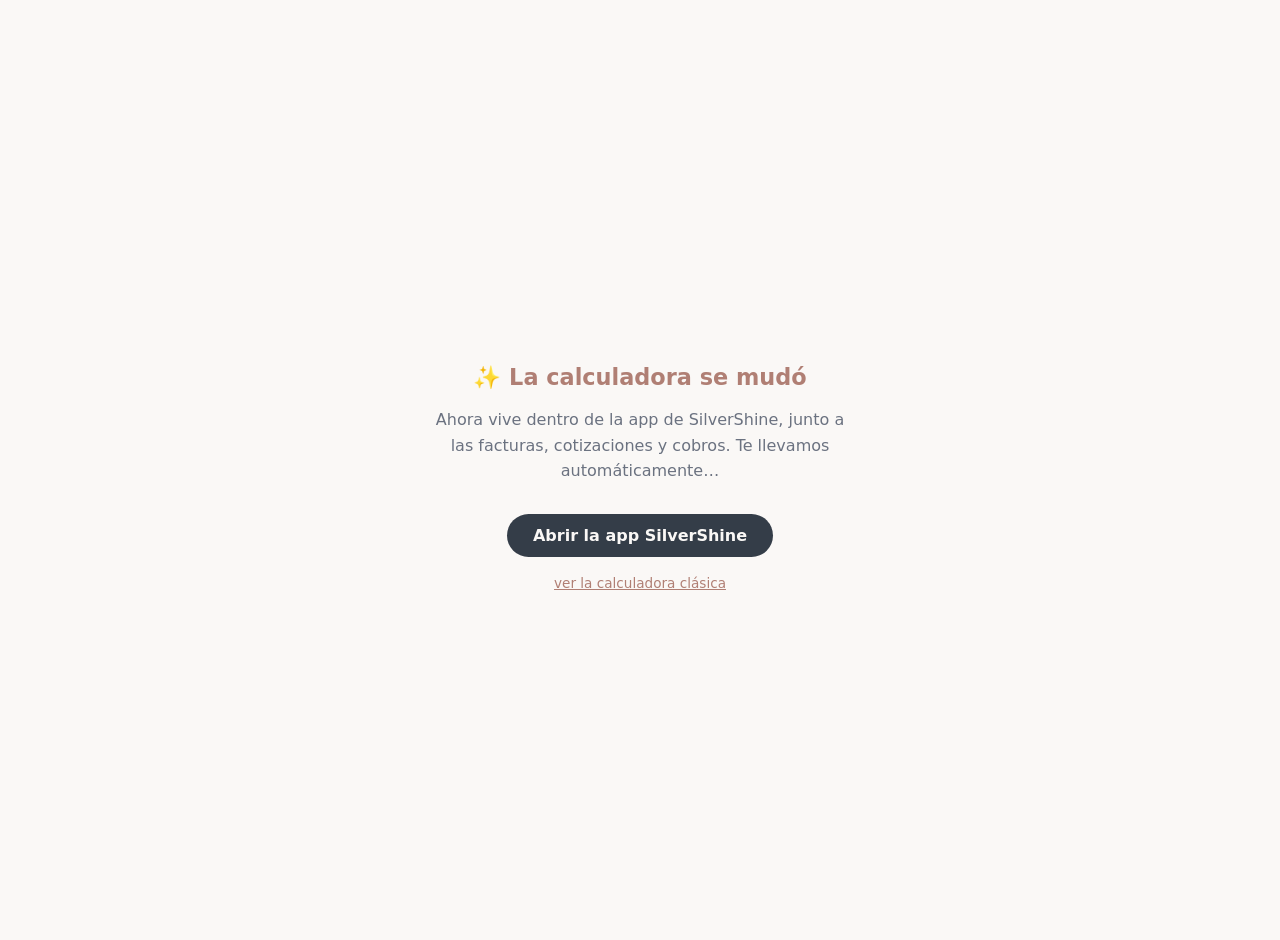
==== commit c30a3412: "Fusion calculadora + CRM, garantia con limpieza anual, mensaje suave" ====
--- a/index.html
+++ b/index.html
@@ -3,1579 +3,40 @@
 <head>
 <meta charset="UTF-8">
 <meta name="viewport" content="width=device-width, initial-scale=1.0">
-<title>Calculadora SilverShine — Anillos de Oro y Plata</title>
+<title>SilverShine — la calculadora ahora vive en el CRM</title>
 <meta name="theme-color" content="#FAF8F6">
-<meta name="apple-mobile-web-app-capable" content="yes">
-<meta name="apple-mobile-web-app-title" content="SilverShine">
 <link rel="manifest" href="manifest.json">
-<link rel="icon" type="image/png" href="[data-uri]">
-<link rel="apple-touch-icon" href="[data-uri]">
 <style>
-  :root{
-    /* Paleta SilverShine (silvershine.com.do) */
-    --bg:#FAF8F6;          /* ss-canvas */
-    --panel:#FFFFFF;       /* ss-white */
-    --panel2:#F7F2EF;
-    --border:#E7E2DD;      /* ss-line */
-    --gold:#CF9B90;        /* ss-rose (acento) */
-    --gold-bright:#B07F74; /* ss-rose-700 */
-    --rose-soft:#F7ECE8;   /* ss-rose-100 */
-    --slate:#343D48;       /* ss-slate */
-    --text:#343D48;
-    --muted:#6B7280;       /* ss-text-2 */
-    --green:#2e7d32;
-    --red:#bb171b;
-    --radius:14px;
-  }
-  *{box-sizing:border-box;margin:0;padding:0}
   body{
     font-family:"Segoe UI",system-ui,sans-serif;
-    background:radial-gradient(1200px 600px at 50% -100px,var(--rose-soft) 0%,var(--bg) 60%);
-    color:var(--text);
-    min-height:100vh;
-    padding:24px 16px 80px;
+    background:#FAF8F6;color:#343D48;
+    display:flex;align-items:center;justify-content:center;
+    min-height:100vh;margin:0;text-align:center;padding:20px;
   }
-  .wrap{max-width:980px;margin:0 auto}
-  header{text-align:center;margin-bottom:28px}
-  header h1{
-    font-size:clamp(1.6rem,4vw,2.4rem);
-    background:linear-gradient(120deg,var(--gold) 20%,var(--gold-bright) 50%,var(--gold) 80%);
-    -webkit-background-clip:text;background-clip:text;color:transparent;
-    letter-spacing:.5px;
+  .caja{max-width:420px}
+  h1{color:#B07F74;font-size:1.4rem}
+  p{color:#6B7280;line-height:1.6}
+  a.boton{
+    display:inline-block;margin-top:14px;padding:12px 26px;
+    background:#343D48;color:#FAF8F6;text-decoration:none;
+    border-radius:100px;font-weight:600;
   }
-  header p{color:var(--muted);margin-top:6px;font-size:.95rem}
-
-  .grid{display:grid;grid-template-columns:1fr 1fr;gap:18px}
-  @media(max-width:820px){.grid{grid-template-columns:1fr}}
-
-  .card{
-    background:var(--panel);
-    border:1px solid var(--border);
-    border-radius:var(--radius);
-    padding:20px;
-    box-shadow:0 1px 4px rgba(52,61,72,.06);
-  }
-  .card h2{
-    font-size:1.05rem;color:var(--gold-bright);
-    margin-bottom:14px;display:flex;align-items:center;gap:8px;
-    text-transform:uppercase;letter-spacing:1px;font-weight:600;
-  }
-  .full{grid-column:1/-1}
-
-  label{display:block;font-size:.85rem;color:var(--muted);margin-bottom:5px}
-  input,select,button{
-    font:inherit;color:var(--text);
-    background:var(--panel2);
-    border:1px solid var(--border);
-    border-radius:9px;padding:10px 12px;width:100%;
-  }
-  input:focus,select:focus{outline:none;border-color:var(--gold)}
-  input[type=number]{appearance:textfield}
-  .row{display:flex;gap:12px;margin-bottom:12px}
-  .row>div{flex:1}
-
-  button{cursor:pointer;transition:filter .15s}
-  button:hover{filter:brightness(1.15)}
-  .btn-gold{
-    background:var(--slate);
-    color:#FAF8F6;font-weight:600;border:none;border-radius:100px;
-  }
-  .btn-ghost{background:transparent;border:1px dashed var(--gold);color:var(--gold-bright);border-radius:100px}
-  .btn-sm{width:auto;padding:7px 12px;font-size:.85rem}
-  .btn-x{width:auto;padding:6px 11px;background:transparent;border:none;color:var(--red);font-size:1.1rem}
-
-  /* Precio del oro */
-  #spotStatus{font-size:.8rem;margin-top:8px}
-  .ok{color:var(--green)} .err{color:var(--red)} .info{color:var(--muted)}
-  .kilates{display:grid;grid-template-columns:repeat(2,1fr);gap:10px;margin-top:14px}
-  .kt{
-    background:var(--panel2);border:1px solid var(--border);border-radius:10px;
-    padding:12px 8px;text-align:center;cursor:pointer;transition:.15s;
-  }
-  .kt.active{border-color:var(--gold);background:var(--rose-soft);box-shadow:0 0 0 1px var(--gold)}
-  .kt .k{font-weight:700;color:var(--gold-bright);font-size:1.05rem}
-  .kt .p{font-size:.75rem;color:var(--muted);margin:2px 0}
-  .kt .g{font-size:.95rem;font-weight:600;margin-top:4px}
-
-  /* Piedras */
-  table{width:100%;border-collapse:collapse;font-size:.9rem}
-  th{color:var(--muted);font-weight:600;text-align:left;padding:6px 8px;font-size:.78rem;text-transform:uppercase;letter-spacing:.5px}
-  td{padding:6px 8px;border-top:1px solid var(--border)}
-  td input,td select{padding:7px 9px;font-size:.9rem}
-  .num{text-align:right;white-space:nowrap}
-
-  /* Resultado */
-  .result{
-    background:linear-gradient(160deg,#FFFFFF,var(--rose-soft));
-    border:1px solid var(--gold);
-  }
-  .lines{margin-bottom:14px}
-  .line{display:flex;justify-content:space-between;padding:7px 0;border-bottom:1px dashed var(--border);font-size:.95rem}
-  .line span:first-child{color:var(--muted)}
-  .total{
-    display:flex;justify-content:space-between;align-items:center;
-    padding-top:14px;font-size:1.15rem;font-weight:700;
-  }
-  .total .amount{font-size:1.9rem;color:var(--gold-bright)}
-  .hint{font-size:.78rem;color:var(--muted);margin-top:10px;line-height:1.5}
-  .ganancia-box{
-    display:flex;justify-content:space-between;align-items:center;
-    margin-top:14px;padding:12px 16px;
-    background:var(--rose-soft);border:1px solid var(--gold);border-radius:10px;
-    font-weight:700;letter-spacing:.5px;
-  }
-  .ganancia-box .g-amount{font-size:1.5rem;color:var(--gold-bright)}
-
-  /* ---------- Móvil ---------- */
-  @media(max-width:600px){
-    body{padding:14px 10px 60px}
-    .card{padding:14px}
-    .row{flex-direction:column;gap:10px}
-    .row > div{width:100%}
-    .row > div[style*="flex:0 0 auto"]{width:100%}
-    .row button{width:100%}
-    .kilates{grid-template-columns:repeat(2,1fr)}
-    .card{overflow-x:auto}
-    table{min-width:520px}
-    #tblHistorial{min-width:640px}
-    .total .amount{font-size:1.5rem}
-    header{margin-bottom:18px}
-  }
-
-  /* ---------- Cotización imprimible ---------- */
-  #cotizacion{display:none}
-  @media print{
-    body{background:#fff !important;padding:0}
-    .wrap{display:none !important}
-    #cotizacion{display:block;color:#111;font-family:Georgia,"Times New Roman",serif;max-width:680px;margin:0 auto;padding:40px 30px}
-    #cotizacion .c-head{text-align:center;border-bottom:3px double #CF9B90;padding-bottom:16px;margin-bottom:24px}
-    #cotizacion .c-logo{width:280px;max-width:75%;height:auto;margin:0 auto 6px;display:block}
-    #cotizacion .c-head .c-sub{font-size:.95rem;color:#555;margin-top:4px;letter-spacing:3px;text-transform:uppercase}
-    #cotizacion .c-empresa{font-size:.8rem;color:#666;margin-top:12px;line-height:1.6}
-    #cotizacion .c-meta{display:flex;justify-content:space-between;font-size:.95rem;margin-bottom:22px;color:#333}
-    #cotizacion h3{font-size:1rem;color:#B07F74;margin:18px 0 8px;text-transform:uppercase;letter-spacing:1px}
-    #cotizacion ul{list-style:none;padding:0}
-    #cotizacion li{padding:8px 4px;border-bottom:1px solid #ddd;font-size:1rem}
-    #cotizacion .c-total{display:flex;justify-content:space-between;align-items:baseline;margin-top:26px;padding:14px 10px;background:#F7ECE8;border:1px solid #CF9B90}
-    #cotizacion .c-total .lbl{font-size:1rem;letter-spacing:1px}
-    #cotizacion .c-total .val{font-size:1.7rem;font-weight:bold;color:#B07F74}
-    #cotizacion .c-eq{text-align:right;font-size:.95rem;color:#555;margin-top:6px}
-    #cotizacion .c-nota{margin-top:30px;font-size:.8rem;color:#777;border-top:1px solid #ddd;padding-top:12px;line-height:1.6}
-    #cotizacion .c-firma{margin-top:56px;display:flex;justify-content:space-between;gap:40px}
-    #cotizacion .c-firma div{flex:1;border-top:1px solid #333;text-align:center;padding-top:6px;font-size:.85rem;color:#333}
-  }
+  a.clasica{display:block;margin-top:18px;font-size:.85rem;color:#B07F74}
 </style>
 </head>
 <body>
-<div class="wrap">
-  <header>
-    <h1>💍 Calculadora SilverShine</h1>
-    <p>Oro 10k · 14k · 18k · Plata 925 — Diamantes, Moissanita, Zirconia y más</p>
-  </header>
-
-  <div class="grid">
-
-    <!-- ORO -->
-    <div class="card">
-      <h2>🪙 Precios del metal</h2>
-      <div class="row">
-        <div>
-          <label>Oro (USD por onza troy)</label>
-          <input type="number" id="spot" step="0.01" min="0">
-        </div>
-        <div>
-          <label>Plata (USD por onza troy)</label>
-          <input type="number" id="spotPlata" step="0.01" min="0">
-        </div>
-        <div style="flex:0 0 auto;display:flex;align-items:flex-end">
-          <button class="btn-gold btn-sm" id="btnFetch" style="padding:10px 14px">Actualizar en línea</button>
-        </div>
-      </div>
-      <div id="spotStatus" class="info">Cargando precios…</div>
-
-      <div class="kilates" id="kilates"></div>
-
-      <div class="row" style="margin-top:16px">
-        <div>
-          <label>Ajuste al precio del metal (% merma / manufactura)</label>
-          <input type="number" id="ajusteOro" step="0.5" value="0">
-        </div>
-      </div>
-
-      <div style="border-top:1px dashed var(--border);margin:16px 0 14px"></div>
-      <h2>💱 Moneda y tasa de cambio</h2>
-      <div class="row">
-        <div>
-          <label>Moneda de la calculadora</label>
-          <select id="monedaVista">
-            <option value="PESOS">Pesos</option>
-            <option value="USD">Dólares (USD)</option>
-          </select>
-        </div>
-        <div>
-          <label>Tipo de peso</label>
-          <select id="moneda">
-            <option value="DOP">Peso dominicano (DOP)</option>
-            <option value="MXN">Peso mexicano (MXN)</option>
-            <option value="COP">Peso colombiano (COP)</option>
-            <option value="ARS">Peso argentino (ARS)</option>
-            <option value="CLP">Peso chileno (CLP)</option>
-            <option value="UYU">Peso uruguayo (UYU)</option>
-            <option value="PEN">Sol peruano (PEN)</option>
-          </select>
-        </div>
-      </div>
-      <div class="row">
-        <div>
-          <label>Tasa (pesos por 1 USD)</label>
-          <input type="number" id="tasa" step="0.01" min="0">
-        </div>
-        <div style="flex:0 0 auto;display:flex;align-items:flex-end">
-          <button class="btn-gold btn-sm" id="btnFetchTasa" style="padding:10px 14px">Actualizar en línea</button>
-        </div>
-      </div>
-      <div id="tasaStatus" class="info">Cargando tasa…</div>
-    </div>
-
-    <!-- ANILLO -->
-    <div class="card">
-      <h2>💍 Datos del anillo</h2>
-      <div class="row">
-        <div>
-          <label>Peso del anillo (gramos de oro)</label>
-          <input type="number" id="peso" step="0.01" min="0" placeholder="Ej: 5.2">
-        </div>
-      </div>
-      <div class="row">
-        <div>
-          <label>Mano de obra (<span class="lblMon">USD</span>)</label>
-          <input type="number" id="manoObra" step="1" value="0" min="0">
-        </div>
-        <div>
-          <label>Margen de ganancia (%)</label>
-          <input type="number" id="margen" step="1" value="0" min="0">
-        </div>
-        <div>
-          <label>Descuento (<span class="lblMon">USD</span>)</label>
-          <input type="number" id="descuento" step="1" value="0" min="0">
-        </div>
-      </div>
-      <div class="hint">
-        El margen se aplica sobre el costo total (oro + piedras + mano de obra).
-      </div>
-    </div>
-
-    <!-- PRECIOS ESTÁNDAR DE PIEDRAS -->
-    <div class="card full">
-      <h2>💎 Precios estándar de piedras (por quilate) — editable</h2>
-      <table id="tblPrecios">
-        <thead>
-          <tr><th>Piedra</th><th style="width:180px">Precio / quilate (<span class="lblMon">USD</span>)</th><th style="width:50px"></th></tr>
-        </thead>
-        <tbody></tbody>
-      </table>
-      <div style="margin-top:12px;display:flex;gap:10px">
-        <button class="btn-ghost btn-sm" id="btnAddTipo">➕ Agregar otra piedra</button>
-        <button class="btn-ghost btn-sm" id="btnReset">↩ Restaurar valores por defecto</button>
-      </div>
-      <div class="hint">Estos precios se guardan automáticamente en este navegador.</div>
-    </div>
-
-    <!-- PIEDRAS DEL ANILLO -->
-    <div class="card full">
-      <h2>✨ Piedras de este anillo</h2>
-      <table id="tblPiedras">
-        <thead>
-          <tr><th>Tipo</th><th style="width:150px">Quilates (c/u)</th><th style="width:120px">Cantidad</th><th class="num">Subtotal</th><th style="width:50px"></th></tr>
-        </thead>
-        <tbody></tbody>
-      </table>
-      <div style="margin-top:12px">
-        <button class="btn-ghost btn-sm" id="btnAddPiedra">➕ Agregar piedra al anillo</button>
-      </div>
-    </div>
-
-    <!-- RESULTADO -->
-    <div class="card full result">
-      <h2>🧾 Precio del anillo</h2>
-      <div class="lines">
-        <div class="line"><span><span id="rMetalNombre">Oro</span> (<span id="rKt">14k</span> × <span id="rPeso">0</span> g × <span id="rGramo">0</span>/g)</span><span class="num" id="rOro">0.00</span></div>
-        <div class="line"><span>Piedras</span><span class="num" id="rPiedras">0.00</span></div>
-        <div class="line"><span>Mano de obra</span><span class="num" id="rMano">0.00</span></div>
-        <div class="line"><span>Costo total</span><span class="num" id="rCosto">0.00</span></div>
-        <div class="line"><span>Ganancia (<span id="rMargenPct">0</span>%)</span><span class="num" id="rGanancia">0.00</span></div>
-        <div class="line" id="lineaDescuento" style="display:none"><span>Descuento</span><span class="num" id="rDescuento" style="color:var(--red)">0.00</span></div>
-      </div>
-      <div class="total">
-        <span>PRECIO DE VENTA</span>
-        <span class="amount" id="rTotal">0.00</span>
-      </div>
-      <div class="total" style="padding-top:6px">
-        <span style="font-size:.9rem;color:var(--muted)">EQUIVALENTE (<span id="rEqLabel">USD</span>)</span>
-        <span class="amount" style="font-size:1.4rem" id="rTotalEq">0.00</span>
-      </div>
-      <div class="ganancia-box">
-        <span>💰 TU GANANCIA (<span id="gPct">0</span>%)</span>
-        <span class="g-amount" id="gGanancia">0.00</span>
-      </div>
-
-      <div style="border-top:1px dashed var(--border);margin:18px 0 14px"></div>
-      <div class="row">
-        <div>
-          <label>Nombre del cliente (aparece en la cotización)</label>
-          <input id="cliente" placeholder="Ej: María Pérez">
-        </div>
-        <div>
-          <label>Teléfono / WhatsApp del cliente (opcional)</label>
-          <input id="waCliente" type="tel" placeholder="Ej: 809-555-1234">
-        </div>
-        <div>
-          <label>Correo del cliente (opcional)</label>
-          <input id="emailCliente" type="email" placeholder="Ej: cliente@gmail.com">
-        </div>
-      </div>
-      <div class="row" style="flex-wrap:wrap">
-        <div style="flex:0 0 auto;display:flex;align-items:flex-end;gap:8px;flex-wrap:wrap">
-          <button class="btn-gold btn-sm" id="btnGuardarHist" style="padding:10px 16px">💾 Guardar en historial</button>
-          <button class="btn-gold btn-sm" id="btnPrint" style="padding:10px 16px">🖨 Imprimir cotización</button>
-          <button class="btn-gold btn-sm" id="btnPDF" style="padding:10px 16px">⬇ Descargar PDF</button>
-          <button class="btn-sm" id="btnWhatsApp" style="padding:10px 16px;background:#25D366;color:#fff;font-weight:600;border:none;border-radius:100px">📲 Enviar por WhatsApp</button>
-        </div>
-      </div>
-      <div class="hint">WhatsApp se abrirá con el mensaje listo — revísalo y presiona enviar. Sin número, podrás elegir el contacto en WhatsApp.</div>
-    </div>
-
-    <!-- HISTORIAL -->
-    <div class="card full">
-      <h2>📜 Historial de anillos calculados</h2>
-      <div id="histStats" class="hint" style="margin:0 0 12px;font-size:.88rem"></div>
-      <table id="tblHistorial">
-        <thead>
-          <tr><th>Fecha</th><th>Cliente</th><th>Descripción</th><th class="num">Precio</th><th style="width:115px">Estado</th><th style="width:150px"></th></tr>
-        </thead>
-        <tbody></tbody>
-      </table>
-      <div id="histVacio" class="hint">Aún no hay anillos guardados. Calcula un anillo y presiona "💾 Guardar en historial".</div>
-      <div style="margin-top:12px;display:flex;gap:10px;flex-wrap:wrap">
-        <button class="btn-ghost btn-sm" id="btnExportarCSV">📊 Exportar a Excel</button>
-        <button class="btn-ghost btn-sm" id="btnRespaldo">⬇ Exportar respaldo</button>
-        <button class="btn-ghost btn-sm" id="btnImportar">⬆ Importar respaldo</button>
-        <button class="btn-ghost btn-sm" id="btnVaciarHist">🗑 Vaciar historial</button>
-        <input type="file" id="fileImportar" accept=".json,application/json" style="display:none">
-      </div>
-      <div class="hint">El respaldo guarda TODO (historial, precios de piedras y configuración) en un archivo. Guárdalo en un lugar seguro; con "Importar respaldo" lo recuperas en cualquier computadora.</div>
-    </div>
-
-  </div>
+<div class="caja">
+  <h1>✨ La calculadora se mudó</h1>
+  <p>Ahora vive dentro de la app de SilverShine, junto a las facturas, cotizaciones y cobros. Te llevamos automáticamente…</p>
+  <a class="boton" href="CRM-SilverShine/">Abrir la app SilverShine</a>
+  <a class="clasica" href="calculadora-clasica.html">ver la calculadora clásica</a>
 </div>
-
-<!-- Hoja de cotización (solo visible al imprimir) -->
-<div id="cotizacion">
-  <div class="c-head">
-    <img class="c-logo" src="[data-uri]" alt="SilverShine">
-    <div class="c-sub">Cotización</div>
-    <div class="c-empresa">
-      Grupo Morillo Ciprián &nbsp;·&nbsp; RNC: 132-44210-5<br>
-      Ave. del Seminario esq. 27 de Febrero, Piantini, Plaza APH, 4to piso, local 25, Santo Domingo, R.D.<br>
-      Tel / WhatsApp: 829-956-6588 &nbsp;·&nbsp; Instagram: @silvershinerd &nbsp;·&nbsp; silvershine.com.do<br>
-      Lun–Vie 10am–6pm &nbsp;·&nbsp; Sáb 10am–1pm
-    </div>
-  </div>
-  <div class="c-meta">
-    <span id="cotCliente"></span>
-    <span id="cotFecha"></span>
-  </div>
-  <div id="cotContacto" style="font-size:.85rem;color:#555;margin:-16px 0 20px"></div>
-  <h3>Detalle de la pieza</h3>
-  <ul id="cotItems"></ul>
-  <div id="cotDescLinea" style="display:none;text-align:right;font-size:.95rem;color:#333;margin-top:8px">
-    Precio: <span id="cotBruto"></span> &nbsp;·&nbsp; Descuento: <span id="cotDesc" style="color:#B07F74;font-weight:bold"></span>
-  </div>
-  <div class="c-total">
-    <span class="lbl">PRECIO TOTAL</span>
-    <span class="val" id="cotTotal">0.00</span>
-  </div>
-  <div class="c-eq" id="cotEq"></div>
-  <div class="c-nota" id="cotNota">
-    Cotización válida por 5 días a partir de la fecha indicada. El precio puede variar según el precio internacional del oro y la tasa de cambio del día.<br>
-    © SilverShine, Santo Domingo · Anillos hechos a mano, uno por uno, en Santo Domingo.
-  </div>
-  <div class="c-firma">
-    <div>Firma autorizada</div>
-    <div>Cliente</div>
-  </div>
-</div>
-
-<script>/** @license
- *
- * jsPDF - PDF Document creation from JavaScript
- * Version 2.5.1 Built on 2022-01-28T15:37:57.789Z
- *                      CommitID 00000000
- *
- * Copyright (c) 2010-2021 James Hall <james@parall.ax>, https://github.com/MrRio/jsPDF
- *               2015-2021 yWorks GmbH, http://www.yworks.com
- *               2015-2021 Lukas Holländer <lukas.hollaender@yworks.com>, https://github.com/HackbrettXXX
- *               2016-2018 Aras Abbasi <aras.abbasi@gmail.com>
- *               2010 Aaron Spike, https://github.com/acspike
- *               2012 Willow Systems Corporation, https://github.com/willowsystems
- *               2012 Pablo Hess, https://github.com/pablohess
- *               2012 Florian Jenett, https://github.com/fjenett
- *               2013 Warren Weckesser, https://github.com/warrenweckesser
- *               2013 Youssef Beddad, https://github.com/lifof
- *               2013 Lee Driscoll, https://github.com/lsdriscoll
- *               2013 Stefan Slonevskiy, https://github.com/stefslon
- *               2013 Jeremy Morel, https://github.com/jmorel
- *               2013 Christoph Hartmann, https://github.com/chris-rock
- *               2014 Juan Pablo Gaviria, https://github.com/juanpgaviria
- *               2014 James Makes, https://github.com/dollaruw
- *               2014 Diego Casorran, https://github.com/diegocr
- *               2014 Steven Spungin, https://github.com/Flamenco
- *               2014 Kenneth Glassey, https://github.com/Gavvers
- *
- * Permission is hereby granted, free of charge, to any person obtaining
- * a copy of this software and associated documentation files (the
- * "Software"), to deal in the Software without restriction, including
- * without limitation the rights to use, copy, modify, merge, publish,
- * distribute, sublicense, and/or sell copies of the Software, and to
- * permit persons to whom the Software is furnished to do so, subject to
- * the following conditions:
- *
- * The above copyright notice and this permission notice shall be
- * included in all copies or substantial portions of the Software.
- *
- * THE SOFTWARE IS PROVIDED "AS IS", WITHOUT WARRANTY OF ANY KIND,
- * EXPRESS OR IMPLIED, INCLUDING BUT NOT LIMITED TO THE WARRANTIES OF
- * MERCHANTABILITY, FITNESS FOR A PARTICULAR PURPOSE AND
- * NONINFRINGEMENT. IN NO EVENT SHALL THE AUTHORS OR COPYRIGHT HOLDERS BE
- * LIABLE FOR ANY CLAIM, DAMAGES OR OTHER LIABILITY, WHETHER IN AN ACTION
- * OF CONTRACT, TORT OR OTHERWISE, ARISING FROM, OUT OF OR IN CONNECTION
- * WITH THE SOFTWARE OR THE USE OR OTHER DEALINGS IN THE SOFTWARE.
- *
- * Contributor(s):
- *    siefkenj, ahwolf, rickygu, Midnith, saintclair, eaparango,
- *    kim3er, mfo, alnorth, Flamenco
- */
-
-!function(t,e){"object"==typeof exports&&"undefined"!=typeof module?e(exports):"function"==typeof define&&define.amd?define(["exports"],e):e((t=t||self).jspdf={})}(this,(function(t){"use strict";function e(t){return(e="function"==typeof Symbol&&"symbol"==typeof Symbol.iterator?function(t){return typeof t}:function(t){return t&&"function"==typeof Symbol&&t.constructor===Symbol&&t!==Symbol.prototype?"symbol":typeof t})(t)}var r=function(){return"undefined"!=typeof window?window:"undefined"!=typeof global?global:"undefined"!=typeof self?self:this}();function n(){r.console&&"function"==typeof r.console.log&&r.console.log.apply(r.console,arguments)}var i={log:n,warn:function(t){r.console&&("function"==typeof r.console.warn?r.console.warn.apply(r.console,arguments):n.call(null,arguments))},error:function(t){r.console&&("function"==typeof r.console.error?r.console.error.apply(r.console,arguments):n(t))}};function a(t,e,r){var n=new XMLHttpRequest;n.open("GET",t),n.responseType="blob",n.onload=function(){l(n.response,e,r)},n.onerror=function(){i.error("could not download file")},n.send()}function o(t){var e=new XMLHttpRequest;e.open("HEAD",t,!1);try{e.send()}catch(t){}return e.status>=200&&e.status<=299}function s(t){try{t.dispatchEvent(new MouseEvent("click"))}catch(r){var e=document.createEvent("MouseEvents");e.initMouseEvent("click",!0,!0,window,0,0,0,80,20,!1,!1,!1,!1,0,null),t.dispatchEvent(e)}}var c,u,l=r.saveAs||("object"!==("undefined"==typeof window?"undefined":e(window))||window!==r?function(){}:"undefined"!=typeof HTMLAnchorElement&&"download"in HTMLAnchorElement.prototype?function(t,e,n){var i=r.URL||r.webkitURL,c=document.createElement("a");e=e||t.name||"download",c.download=e,c.rel="noopener","string"==typeof t?(c.href=t,c.origin!==location.origin?o(c.href)?a(t,e,n):s(c,c.target="_blank"):s(c)):(c.href=i.createObjectURL(t),setTimeout((function(){i.revokeObjectURL(c.href)}),4e4),setTimeout((function(){s(c)}),0))}:"msSaveOrOpenBlob"in navigator?function(t,r,n){if(r=r||t.name||"download","string"==typeof t)if(o(t))a(t,r,n);else{var c=document.createElement("a");c.href=t,c.target="_blank",setTimeout((function(){s(c)}))}else navigator.msSaveOrOpenBlob(function(t,r){return void 0===r?r={autoBom:!1}:"object"!==e(r)&&(i.warn("Deprecated: Expected third argument to be a object"),r={autoBom:!r}),r.autoBom&&/^\s*(?:text\/\S*|application\/xml|\S*\/\S*\+xml)\s*;.*charset\s*=\s*utf-8/i.test(t.type)?new Blob([String.fromCharCode(65279),t],{type:t.type}):t}(t,n),r)}:function(t,n,i,o){if((o=o||open("","_blank"))&&(o.document.title=o.document.body.innerText="downloading..."),"string"==typeof t)return a(t,n,i);var s="application/octet-stream"===t.type,c=/constructor/i.test(r.HTMLElement)||r.safari,u=/CriOS\/[\d]+/.test(navigator.userAgent);if((u||s&&c)&&"object"===("undefined"==typeof FileReader?"undefined":e(FileReader))){var l=new FileReader;l.onloadend=function(){var t=l.result;t=u?t:t.replace(/^data:[^;]*;/,"data:attachment/file;"),o?o.location.href=t:location=t,o=null},l.readAsDataURL(t)}else{var h=r.URL||r.webkitURL,f=h.createObjectURL(t);o?o.location=f:location.href=f,o=null,setTimeout((function(){h.revokeObjectURL(f)}),4e4)}});
-/**
-   * A class to parse color values
-   * @author Stoyan Stefanov <sstoo@gmail.com>
-   * {@link   http://www.phpied.com/rgb-color-parser-in-javascript/}
-   * @license Use it if you like it
-   */function h(t){var e;t=t||"",this.ok=!1,"#"==t.charAt(0)&&(t=t.substr(1,6));t={aliceblue:"f0f8ff",antiquewhite:"faebd7",aqua:"00ffff",aquamarine:"7fffd4",azure:"f0ffff",beige:"f5f5dc",bisque:"ffe4c4",black:"000000",blanchedalmond:"ffebcd",blue:"0000ff",blueviolet:"8a2be2",brown:"a52a2a",burlywood:"deb887",cadetblue:"5f9ea0",chartreuse:"7fff00",chocolate:"d2691e",coral:"ff7f50",cornflowerblue:"6495ed",cornsilk:"fff8dc",crimson:"dc143c",cyan:"00ffff",darkblue:"00008b",darkcyan:"008b8b",darkgoldenrod:"b8860b",darkgray:"a9a9a9",darkgreen:"006400",darkkhaki:"bdb76b",darkmagenta:"8b008b",darkolivegreen:"556b2f",darkorange:"ff8c00",darkorchid:"9932cc",darkred:"8b0000",darksalmon:"e9967a",darkseagreen:"8fbc8f",darkslateblue:"483d8b",darkslategray:"2f4f4f",darkturquoise:"00ced1",darkviolet:"9400d3",deeppink:"ff1493",deepskyblue:"00bfff",dimgray:"696969",dodgerblue:"1e90ff",feldspar:"d19275",firebrick:"b22222",floralwhite:"fffaf0",forestgreen:"228b22",fuchsia:"ff00ff",gainsboro:"dcdcdc",ghostwhite:"f8f8ff",gold:"ffd700",goldenrod:"daa520",gray:"808080",green:"008000",greenyellow:"adff2f",honeydew:"f0fff0",hotpink:"ff69b4",indianred:"cd5c5c",indigo:"4b0082",ivory:"fffff0",khaki:"f0e68c",lavender:"e6e6fa",lavenderblush:"fff0f5",lawngreen:"7cfc00",lemonchiffon:"fffacd",lightblue:"add8e6",lightcoral:"f08080",lightcyan:"e0ffff",lightgoldenrodyellow:"fafad2",lightgrey:"d3d3d3",lightgreen:"90ee90",lightpink:"ffb6c1",lightsalmon:"ffa07a",lightseagreen:"20b2aa",lightskyblue:"87cefa",lightslateblue:"8470ff",lightslategray:"778899",lightsteelblue:"b0c4de",lightyellow:"ffffe0",lime:"00ff00",limegreen:"32cd32",linen:"faf0e6",magenta:"ff00ff",maroon:"800000",mediumaquamarine:"66cdaa",mediumblue:"0000cd",mediumorchid:"ba55d3",mediumpurple:"9370d8",mediumseagreen:"3cb371",mediumslateblue:"7b68ee",mediumspringgreen:"00fa9a",mediumturquoise:"48d1cc",mediumvioletred:"c71585",midnightblue:"191970",mintcream:"f5fffa",mistyrose:"ffe4e1",moccasin:"ffe4b5",navajowhite:"ffdead",navy:"000080",oldlace:"fdf5e6",olive:"808000",olivedrab:"6b8e23",orange:"ffa500",orangered:"ff4500",orchid:"da70d6",palegoldenrod:"eee8aa",palegreen:"98fb98",paleturquoise:"afeeee",palevioletred:"d87093",papayawhip:"ffefd5",peachpuff:"ffdab9",peru:"cd853f",pink:"ffc0cb",plum:"dda0dd",powderblue:"b0e0e6",purple:"800080",red:"ff0000",rosybrown:"bc8f8f",royalblue:"4169e1",saddlebrown:"8b4513",salmon:"fa8072",sandybrown:"f4a460",seagreen:"2e8b57",seashell:"fff5ee",sienna:"a0522d",silver:"c0c0c0",skyblue:"87ceeb",slateblue:"6a5acd",slategray:"708090",snow:"fffafa",springgreen:"00ff7f",steelblue:"4682b4",tan:"d2b48c",teal:"008080",thistle:"d8bfd8",tomato:"ff6347",turquoise:"40e0d0",violet:"ee82ee",violetred:"d02090",wheat:"f5deb3",white:"ffffff",whitesmoke:"f5f5f5",yellow:"ffff00",yellowgreen:"9acd32"}[t=(t=t.replace(/ /g,"")).toLowerCase()]||t;for(var r=[{re:/^rgb\((\d{1,3}),\s*(\d{1,3}),\s*(\d{1,3})\)$/,example:["rgb(123, 234, 45)","rgb(255,234,245)"],process:function(t){return[parseInt(t[1]),parseInt(t[2]),parseInt(t[3])]}},{re:/^(\w{2})(\w{2})(\w{2})$/,example:["#00ff00","336699"],process:function(t){return[parseInt(t[1],16),parseInt(t[2],16),parseInt(t[3],16)]}},{re:/^(\w{1})(\w{1})(\w{1})$/,example:["#fb0","f0f"],process:function(t){return[parseInt(t[1]+t[1],16),parseInt(t[2]+t[2],16),parseInt(t[3]+t[3],16)]}}],n=0;n<r.length;n++){var i=r[n].re,a=r[n].process,o=i.exec(t);o&&(e=a(o),this.r=e[0],this.g=e[1],this.b=e[2],this.ok=!0)}this.r=this.r<0||isNaN(this.r)?0:this.r>255?255:this.r,this.g=this.g<0||isNaN(this.g)?0:this.g>255?255:this.g,this.b=this.b<0||isNaN(this.b)?0:this.b>255?255:this.b,this.toRGB=function(){return"rgb("+this.r+", "+this.g+", "+this.b+")"},this.toHex=function(){var t=this.r.toString(16),e=this.g.toString(16),r=this.b.toString(16);return 1==t.length&&(t="0"+t),1==e.length&&(e="0"+e),1==r.length&&(r="0"+r),"#"+t+e+r}}
-/**
-   * @license
-   * Joseph Myers does not specify a particular license for his work.
-   *
-   * Author: Joseph Myers
-   * Accessed from: http://www.myersdaily.org/joseph/javascript/md5.js
-   *
-   * Modified by: Owen Leong
-   */
-function f(t,e){var r=t[0],n=t[1],i=t[2],a=t[3];r=p(r,n,i,a,e[0],7,-680876936),a=p(a,r,n,i,e[1],12,-389564586),i=p(i,a,r,n,e[2],17,606105819),n=p(n,i,a,r,e[3],22,-1044525330),r=p(r,n,i,a,e[4],7,-176418897),a=p(a,r,n,i,e[5],12,1200080426),i=p(i,a,r,n,e[6],17,-1473231341),n=p(n,i,a,r,e[7],22,-45705983),r=p(r,n,i,a,e[8],7,1770035416),a=p(a,r,n,i,e[9],12,-1958414417),i=p(i,a,r,n,e[10],17,-42063),n=p(n,i,a,r,e[11],22,-1990404162),r=p(r,n,i,a,e[12],7,1804603682),a=p(a,r,n,i,e[13],12,-40341101),i=p(i,a,r,n,e[14],17,-1502002290),r=g(r,n=p(n,i,a,r,e[15],22,1236535329),i,a,e[1],5,-165796510),a=g(a,r,n,i,e[6],9,-1069501632),i=g(i,a,r,n,e[11],14,643717713),n=g(n,i,a,r,e[0],20,-373897302),r=g(r,n,i,a,e[5],5,-701558691),a=g(a,r,n,i,e[10],9,38016083),i=g(i,a,r,n,e[15],14,-660478335),n=g(n,i,a,r,e[4],20,-405537848),r=g(r,n,i,a,e[9],5,568446438),a=g(a,r,n,i,e[14],9,-1019803690),i=g(i,a,r,n,e[3],14,-187363961),n=g(n,i,a,r,e[8],20,1163531501),r=g(r,n,i,a,e[13],5,-1444681467),a=g(a,r,n,i,e[2],9,-51403784),i=g(i,a,r,n,e[7],14,1735328473),r=m(r,n=g(n,i,a,r,e[12],20,-1926607734),i,a,e[5],4,-378558),a=m(a,r,n,i,e[8],11,-2022574463),i=m(i,a,r,n,e[11],16,1839030562),n=m(n,i,a,r,e[14],23,-35309556),r=m(r,n,i,a,e[1],4,-1530992060),a=m(a,r,n,i,e[4],11,1272893353),i=m(i,a,r,n,e[7],16,-155497632),n=m(n,i,a,r,e[10],23,-1094730640),r=m(r,n,i,a,e[13],4,681279174),a=m(a,r,n,i,e[0],11,-358537222),i=m(i,a,r,n,e[3],16,-722521979),n=m(n,i,a,r,e[6],23,76029189),r=m(r,n,i,a,e[9],4,-640364487),a=m(a,r,n,i,e[12],11,-421815835),i=m(i,a,r,n,e[15],16,530742520),r=v(r,n=m(n,i,a,r,e[2],23,-995338651),i,a,e[0],6,-198630844),a=v(a,r,n,i,e[7],10,1126891415),i=v(i,a,r,n,e[14],15,-1416354905),n=v(n,i,a,r,e[5],21,-57434055),r=v(r,n,i,a,e[12],6,1700485571),a=v(a,r,n,i,e[3],10,-1894986606),i=v(i,a,r,n,e[10],15,-1051523),n=v(n,i,a,r,e[1],21,-2054922799),r=v(r,n,i,a,e[8],6,1873313359),a=v(a,r,n,i,e[15],10,-30611744),i=v(i,a,r,n,e[6],15,-1560198380),n=v(n,i,a,r,e[13],21,1309151649),r=v(r,n,i,a,e[4],6,-145523070),a=v(a,r,n,i,e[11],10,-1120210379),i=v(i,a,r,n,e[2],15,718787259),n=v(n,i,a,r,e[9],21,-343485551),t[0]=S(r,t[0]),t[1]=S(n,t[1]),t[2]=S(i,t[2]),t[3]=S(a,t[3])}function d(t,e,r,n,i,a){return e=S(S(e,t),S(n,a)),S(e<<i|e>>>32-i,r)}function p(t,e,r,n,i,a,o){return d(e&r|~e&n,t,e,i,a,o)}function g(t,e,r,n,i,a,o){return d(e&n|r&~n,t,e,i,a,o)}function m(t,e,r,n,i,a,o){return d(e^r^n,t,e,i,a,o)}function v(t,e,r,n,i,a,o){return d(r^(e|~n),t,e,i,a,o)}function b(t){var e,r=t.length,n=[1732584193,-271733879,-1732584194,271733878];for(e=64;e<=t.length;e+=64)f(n,y(t.substring(e-64,e)));t=t.substring(e-64);var i=[0,0,0,0,0,0,0,0,0,0,0,0,0,0,0,0];for(e=0;e<t.length;e++)i[e>>2]|=t.charCodeAt(e)<<(e%4<<3);if(i[e>>2]|=128<<(e%4<<3),e>55)for(f(n,i),e=0;e<16;e++)i[e]=0;return i[14]=8*r,f(n,i),n}function y(t){var e,r=[];for(e=0;e<64;e+=4)r[e>>2]=t.charCodeAt(e)+(t.charCodeAt(e+1)<<8)+(t.charCodeAt(e+2)<<16)+(t.charCodeAt(e+3)<<24);return r}c=r.atob.bind(r),u=r.btoa.bind(r);var w="0123456789abcdef".split("");function N(t){for(var e="",r=0;r<4;r++)e+=w[t>>8*r+4&15]+w[t>>8*r&15];return e}function L(t){return String.fromCharCode((255&t)>>0,(65280&t)>>8,(16711680&t)>>16,(4278190080&t)>>24)}function A(t){return function(t){return t.map(L).join("")}(b(t))}var x="5d41402abc4b2a76b9719d911017c592"!=function(t){for(var e=0;e<t.length;e++)t[e]=N(t[e]);return t.join("")}(b("hello"));function S(t,e){if(x){var r=(65535&t)+(65535&e);return(t>>16)+(e>>16)+(r>>16)<<16|65535&r}return t+e&4294967295}
-/**
-   * @license
-   * FPDF is released under a permissive license: there is no usage restriction.
-   * You may embed it freely in your application (commercial or not), with or
-   * without modifications.
-   *
-   * Reference: http://www.fpdf.org/en/script/script37.php
-   */function _(t,e){var r,n,i,a;if(t!==r){for(var o=(i=t,a=1+(256/t.length>>0),new Array(a+1).join(i)),s=[],c=0;c<256;c++)s[c]=c;var u=0;for(c=0;c<256;c++){var l=s[c];u=(u+l+o.charCodeAt(c))%256,s[c]=s[u],s[u]=l}r=t,n=s}else s=n;var h=e.length,f=0,d=0,p="";for(c=0;c<h;c++)d=(d+(l=s[f=(f+1)%256]))%256,s[f]=s[d],s[d]=l,o=s[(s[f]+s[d])%256],p+=String.fromCharCode(e.charCodeAt(c)^o);return p}
-/**
-   * @license
-   * Licensed under the MIT License.
-   * http://opensource.org/licenses/mit-license
-   * Author: Owen Leong (@owenl131)
-   * Date: 15 Oct 2020
-   * References:
-   * https://www.cs.cmu.edu/~dst/Adobe/Gallery/anon21jul01-pdf-encryption.txt
-   * https://github.com/foliojs/pdfkit/blob/master/lib/security.js
-   * http://www.fpdf.org/en/script/script37.php
-   */var P={print:4,modify:8,copy:16,"annot-forms":32};function k(t,e,r,n){this.v=1,this.r=2;var i=192;t.forEach((function(t){if(void 0!==P.perm)throw new Error("Invalid permission: "+t);i+=P[t]})),this.padding="(¿N^NuAd\0NVÿú\b..\0¶Ðh>/\f©þdSiz";var a=(e+this.padding).substr(0,32),o=(r+this.padding).substr(0,32);this.O=this.processOwnerPassword(a,o),this.P=-(1+(255^i)),this.encryptionKey=A(a+this.O+this.lsbFirstWord(this.P)+this.hexToBytes(n)).substr(0,5),this.U=_(this.encryptionKey,this.padding)}function F(t){if(/[^\u0000-\u00ff]/.test(t))throw new Error("Invalid PDF Name Object: "+t+", Only accept ASCII characters.");for(var e="",r=t.length,n=0;n<r;n++){var i=t.charCodeAt(n);if(i<33||35===i||37===i||40===i||41===i||47===i||60===i||62===i||91===i||93===i||123===i||125===i||i>126)e+="#"+("0"+i.toString(16)).slice(-2);else e+=t[n]}return e}function I(t){if("object"!==e(t))throw new Error("Invalid Context passed to initialize PubSub (jsPDF-module)");var n={};this.subscribe=function(t,e,r){if(r=r||!1,"string"!=typeof t||"function"!=typeof e||"boolean"!=typeof r)throw new Error("Invalid arguments passed to PubSub.subscribe (jsPDF-module)");n.hasOwnProperty(t)||(n[t]={});var i=Math.random().toString(35);return n[t][i]=[e,!!r],i},this.unsubscribe=function(t){for(var e in n)if(n[e][t])return delete n[e][t],0===Object.keys(n[e]).length&&delete n[e],!0;return!1},this.publish=function(e){if(n.hasOwnProperty(e)){var a=Array.prototype.slice.call(arguments,1),o=[];for(var s in n[e]){var c=n[e][s];try{c[0].apply(t,a)}catch(t){r.console&&i.error("jsPDF PubSub Error",t.message,t)}c[1]&&o.push(s)}o.length&&o.forEach(this.unsubscribe)}},this.getTopics=function(){return n}}function C(t){if(!(this instanceof C))return new C(t);var e="opacity,stroke-opacity".split(",");for(var r in t)t.hasOwnProperty(r)&&e.indexOf(r)>=0&&(this[r]=t[r]);this.id="",this.objectNumber=-1}function j(t,e){this.gState=t,this.matrix=e,this.id="",this.objectNumber=-1}function O(t,e,r,n,i){if(!(this instanceof O))return new O(t,e,r,n,i);this.type="axial"===t?2:3,this.coords=e,this.colors=r,j.call(this,n,i)}function B(t,e,r,n,i){if(!(this instanceof B))return new B(t,e,r,n,i);this.boundingBox=t,this.xStep=e,this.yStep=r,this.stream="",this.cloneIndex=0,j.call(this,n,i)}function M(t){var n,a="string"==typeof arguments[0]?arguments[0]:"p",o=arguments[1],s=arguments[2],c=arguments[3],f=[],d=1,p=16,g="S",m=null;"object"===e(t=t||{})&&(a=t.orientation,o=t.unit||o,s=t.format||s,c=t.compress||t.compressPdf||c,null!==(m=t.encryption||null)&&(m.userPassword=m.userPassword||"",m.ownerPassword=m.ownerPassword||"",m.userPermissions=m.userPermissions||[]),d="number"==typeof t.userUnit?Math.abs(t.userUnit):1,void 0!==t.precision&&(n=t.precision),void 0!==t.floatPrecision&&(p=t.floatPrecision),g=t.defaultPathOperation||"S"),f=t.filters||(!0===c?["FlateEncode"]:f),o=o||"mm",a=(""+(a||"P")).toLowerCase();var v=t.putOnlyUsedFonts||!1,b={},y={internal:{},__private__:{}};y.__private__.PubSub=I;var w="1.3",N=y.__private__.getPdfVersion=function(){return w};y.__private__.setPdfVersion=function(t){w=t};var L={a0:[2383.94,3370.39],a1:[1683.78,2383.94],a2:[1190.55,1683.78],a3:[841.89,1190.55],a4:[595.28,841.89],a5:[419.53,595.28],a6:[297.64,419.53],a7:[209.76,297.64],a8:[147.4,209.76],a9:[104.88,147.4],a10:[73.7,104.88],b0:[2834.65,4008.19],b1:[2004.09,2834.65],b2:[1417.32,2004.09],b3:[1000.63,1417.32],b4:[708.66,1000.63],b5:[498.9,708.66],b6:[354.33,498.9],b7:[249.45,354.33],b8:[175.75,249.45],b9:[124.72,175.75],b10:[87.87,124.72],c0:[2599.37,3676.54],c1:[1836.85,2599.37],c2:[1298.27,1836.85],c3:[918.43,1298.27],c4:[649.13,918.43],c5:[459.21,649.13],c6:[323.15,459.21],c7:[229.61,323.15],c8:[161.57,229.61],c9:[113.39,161.57],c10:[79.37,113.39],dl:[311.81,623.62],letter:[612,792],"government-letter":[576,756],legal:[612,1008],"junior-legal":[576,360],ledger:[1224,792],tabloid:[792,1224],"credit-card":[153,243]};y.__private__.getPageFormats=function(){return L};var A=y.__private__.getPageFormat=function(t){return L[t]};s=s||"a4";var x={COMPAT:"compat",ADVANCED:"advanced"},S=x.COMPAT;function _(){this.saveGraphicsState(),ht(new Vt(_t,0,0,-_t,0,Rr()*_t).toString()+" cm"),this.setFontSize(this.getFontSize()/_t),g="n",S=x.ADVANCED}function P(){this.restoreGraphicsState(),g="S",S=x.COMPAT}var j=y.__private__.combineFontStyleAndFontWeight=function(t,e){if("bold"==t&&"normal"==e||"bold"==t&&400==e||"normal"==t&&"italic"==e||"bold"==t&&"italic"==e)throw new Error("Invalid Combination of fontweight and fontstyle");return e&&(t=400==e||"normal"===e?"italic"===t?"italic":"normal":700!=e&&"bold"!==e||"normal"!==t?(700==e?"bold":e)+""+t:"bold"),t};y.advancedAPI=function(t){var e=S===x.COMPAT;return e&&_.call(this),"function"!=typeof t||(t(this),e&&P.call(this)),this},y.compatAPI=function(t){var e=S===x.ADVANCED;return e&&P.call(this),"function"!=typeof t||(t(this),e&&_.call(this)),this},y.isAdvancedAPI=function(){return S===x.ADVANCED};var E,q=function(t){if(S!==x.ADVANCED)throw new Error(t+" is only available in 'advanced' API mode. You need to call advancedAPI() first.")},D=y.roundToPrecision=y.__private__.roundToPrecision=function(t,e){var r=n||e;if(isNaN(t)||isNaN(r))throw new Error("Invalid argument passed to jsPDF.roundToPrecision");return t.toFixed(r).replace(/0+$/,"")};E=y.hpf=y.__private__.hpf="number"==typeof p?function(t){if(isNaN(t))throw new Error("Invalid argument passed to jsPDF.hpf");return D(t,p)}:"smart"===p?function(t){if(isNaN(t))throw new Error("Invalid argument passed to jsPDF.hpf");return D(t,t>-1&&t<1?16:5)}:function(t){if(isNaN(t))throw new Error("Invalid argument passed to jsPDF.hpf");return D(t,16)};var R=y.f2=y.__private__.f2=function(t){if(isNaN(t))throw new Error("Invalid argument passed to jsPDF.f2");return D(t,2)},T=y.__private__.f3=function(t){if(isNaN(t))throw new Error("Invalid argument passed to jsPDF.f3");return D(t,3)},U=y.scale=y.__private__.scale=function(t){if(isNaN(t))throw new Error("Invalid argument passed to jsPDF.scale");return S===x.COMPAT?t*_t:S===x.ADVANCED?t:void 0},z=function(t){return S===x.COMPAT?Rr()-t:S===x.ADVANCED?t:void 0},H=function(t){return U(z(t))};y.__private__.setPrecision=y.setPrecision=function(t){"number"==typeof parseInt(t,10)&&(n=parseInt(t,10))};var W,V="00000000000000000000000000000000",G=y.__private__.getFileId=function(){return V},Y=y.__private__.setFileId=function(t){return V=void 0!==t&&/^[a-fA-F0-9]{32}$/.test(t)?t.toUpperCase():V.split("").map((function(){return"ABCDEF0123456789".charAt(Math.floor(16*Math.random()))})).join(""),null!==m&&(Ye=new k(m.userPermissions,m.userPassword,m.ownerPassword,V)),V};y.setFileId=function(t){return Y(t),this},y.getFileId=function(){return G()};var J=y.__private__.convertDateToPDFDate=function(t){var e=t.getTimezoneOffset(),r=e<0?"+":"-",n=Math.floor(Math.abs(e/60)),i=Math.abs(e%60),a=[r,Q(n),"'",Q(i),"'"].join("");return["D:",t.getFullYear(),Q(t.getMonth()+1),Q(t.getDate()),Q(t.getHours()),Q(t.getMinutes()),Q(t.getSeconds()),a].join("")},X=y.__private__.convertPDFDateToDate=function(t){var e=parseInt(t.substr(2,4),10),r=parseInt(t.substr(6,2),10)-1,n=parseInt(t.substr(8,2),10),i=parseInt(t.substr(10,2),10),a=parseInt(t.substr(12,2),10),o=parseInt(t.substr(14,2),10);return new Date(e,r,n,i,a,o,0)},K=y.__private__.setCreationDate=function(t){var e;if(void 0===t&&(t=new Date),t instanceof Date)e=J(t);else{if(!/^D:(20[0-2][0-9]|203[0-7]|19[7-9][0-9])(0[0-9]|1[0-2])([0-2][0-9]|3[0-1])(0[0-9]|1[0-9]|2[0-3])(0[0-9]|[1-5][0-9])(0[0-9]|[1-5][0-9])(\+0[0-9]|\+1[0-4]|-0[0-9]|-1[0-1])'(0[0-9]|[1-5][0-9])'?$/.test(t))throw new Error("Invalid argument passed to jsPDF.setCreationDate");e=t}return W=e},Z=y.__private__.getCreationDate=function(t){var e=W;return"jsDate"===t&&(e=X(W)),e};y.setCreationDate=function(t){return K(t),this},y.getCreationDate=function(t){return Z(t)};var $,Q=y.__private__.padd2=function(t){return("0"+parseInt(t)).slice(-2)},tt=y.__private__.padd2Hex=function(t){return("00"+(t=t.toString())).substr(t.length)},et=0,rt=[],nt=[],it=0,at=[],ot=[],st=!1,ct=nt,ut=function(){et=0,it=0,nt=[],rt=[],at=[],Qt=Kt(),te=Kt()};y.__private__.setCustomOutputDestination=function(t){st=!0,ct=t};var lt=function(t){st||(ct=t)};y.__private__.resetCustomOutputDestination=function(){st=!1,ct=nt};var ht=y.__private__.out=function(t){return t=t.toString(),it+=t.length+1,ct.push(t),ct},ft=y.__private__.write=function(t){return ht(1===arguments.length?t.toString():Array.prototype.join.call(arguments," "))},dt=y.__private__.getArrayBuffer=function(t){for(var e=t.length,r=new ArrayBuffer(e),n=new Uint8Array(r);e--;)n[e]=t.charCodeAt(e);return r},pt=[["Helvetica","helvetica","normal","WinAnsiEncoding"],["Helvetica-Bold","helvetica","bold","WinAnsiEncoding"],["Helvetica-Oblique","helvetica","italic","WinAnsiEncoding"],["Helvetica-BoldOblique","helvetica","bolditalic","WinAnsiEncoding"],["Courier","courier","normal","WinAnsiEncoding"],["Courier-Bold","courier","bold","WinAnsiEncoding"],["Courier-Oblique","courier","italic","WinAnsiEncoding"],["Courier-BoldOblique","courier","bolditalic","WinAnsiEncoding"],["Times-Roman","times","normal","WinAnsiEncoding"],["Times-Bold","times","bold","WinAnsiEncoding"],["Times-Italic","times","italic","WinAnsiEncoding"],["Times-BoldItalic","times","bolditalic","WinAnsiEncoding"],["ZapfDingbats","zapfdingbats","normal",null],["Symbol","symbol","normal",null]];y.__private__.getStandardFonts=function(){return pt};var gt=t.fontSize||16;y.__private__.setFontSize=y.setFontSize=function(t){return gt=S===x.ADVANCED?t/_t:t,this};var mt,vt=y.__private__.getFontSize=y.getFontSize=function(){return S===x.COMPAT?gt:gt*_t},bt=t.R2L||!1;y.__private__.setR2L=y.setR2L=function(t){return bt=t,this},y.__private__.getR2L=y.getR2L=function(){return bt};var yt,wt=y.__private__.setZoomMode=function(t){var e=[void 0,null,"fullwidth","fullheight","fullpage","original"];if(/^(?:\d+\.\d*|\d*\.\d+|\d+)%$/.test(t))mt=t;else if(isNaN(t)){if(-1===e.indexOf(t))throw new Error('zoom must be Integer (e.g. 2), a percentage Value (e.g. 300%) or fullwidth, fullheight, fullpage, original. "'+t+'" is not recognized.');mt=t}else mt=parseInt(t,10)};y.__private__.getZoomMode=function(){return mt};var Nt,Lt=y.__private__.setPageMode=function(t){if(-1==[void 0,null,"UseNone","UseOutlines","UseThumbs","FullScreen"].indexOf(t))throw new Error('Page mode must be one of UseNone, UseOutlines, UseThumbs, or FullScreen. "'+t+'" is not recognized.');yt=t};y.__private__.getPageMode=function(){return yt};var At=y.__private__.setLayoutMode=function(t){if(-1==[void 0,null,"continuous","single","twoleft","tworight","two"].indexOf(t))throw new Error('Layout mode must be one of continuous, single, twoleft, tworight. "'+t+'" is not recognized.');Nt=t};y.__private__.getLayoutMode=function(){return Nt},y.__private__.setDisplayMode=y.setDisplayMode=function(t,e,r){return wt(t),At(e),Lt(r),this};var xt={title:"",subject:"",author:"",keywords:"",creator:""};y.__private__.getDocumentProperty=function(t){if(-1===Object.keys(xt).indexOf(t))throw new Error("Invalid argument passed to jsPDF.getDocumentProperty");return xt[t]},y.__private__.getDocumentProperties=function(){return xt},y.__private__.setDocumentProperties=y.setProperties=y.setDocumentProperties=function(t){for(var e in xt)xt.hasOwnProperty(e)&&t[e]&&(xt[e]=t[e]);return this},y.__private__.setDocumentProperty=function(t,e){if(-1===Object.keys(xt).indexOf(t))throw new Error("Invalid arguments passed to jsPDF.setDocumentProperty");return xt[t]=e};var St,_t,Pt,kt,Ft,It={},Ct={},jt=[],Ot={},Bt={},Mt={},Et={},qt=null,Dt=0,Rt=[],Tt=new I(y),Ut=t.hotfixes||[],zt={},Ht={},Wt=[],Vt=function t(e,r,n,i,a,o){if(!(this instanceof t))return new t(e,r,n,i,a,o);isNaN(e)&&(e=1),isNaN(r)&&(r=0),isNaN(n)&&(n=0),isNaN(i)&&(i=1),isNaN(a)&&(a=0),isNaN(o)&&(o=0),this._matrix=[e,r,n,i,a,o]};Object.defineProperty(Vt.prototype,"sx",{get:function(){return this._matrix[0]},set:function(t){this._matrix[0]=t}}),Object.defineProperty(Vt.prototype,"shy",{get:function(){return this._matrix[1]},set:function(t){this._matrix[1]=t}}),Object.defineProperty(Vt.prototype,"shx",{get:function(){return this._matrix[2]},set:function(t){this._matrix[2]=t}}),Object.defineProperty(Vt.prototype,"sy",{get:function(){return this._matrix[3]},set:function(t){this._matrix[3]=t}}),Object.defineProperty(Vt.prototype,"tx",{get:function(){return this._matrix[4]},set:function(t){this._matrix[4]=t}}),Object.defineProperty(Vt.prototype,"ty",{get:function(){return this._matrix[5]},set:function(t){this._matrix[5]=t}}),Object.defineProperty(Vt.prototype,"a",{get:function(){return this._matrix[0]},set:function(t){this._matrix[0]=t}}),Object.defineProperty(Vt.prototype,"b",{get:function(){return this._matrix[1]},set:function(t){this._matrix[1]=t}}),Object.defineProperty(Vt.prototype,"c",{get:function(){return this._matrix[2]},set:function(t){this._matrix[2]=t}}),Object.defineProperty(Vt.prototype,"d",{get:function(){return this._matrix[3]},set:function(t){this._matrix[3]=t}}),Object.defineProperty(Vt.prototype,"e",{get:function(){return this._matrix[4]},set:function(t){this._matrix[4]=t}}),Object.defineProperty(Vt.prototype,"f",{get:function(){return this._matrix[5]},set:function(t){this._matrix[5]=t}}),Object.defineProperty(Vt.prototype,"rotation",{get:function(){return Math.atan2(this.shx,this.sx)}}),Object.defineProperty(Vt.prototype,"scaleX",{get:function(){return this.decompose().scale.sx}}),Object.defineProperty(Vt.prototype,"scaleY",{get:function(){return this.decompose().scale.sy}}),Object.defineProperty(Vt.prototype,"isIdentity",{get:function(){return 1===this.sx&&(0===this.shy&&(0===this.shx&&(1===this.sy&&(0===this.tx&&0===this.ty))))}}),Vt.prototype.join=function(t){return[this.sx,this.shy,this.shx,this.sy,this.tx,this.ty].map(E).join(t)},Vt.prototype.multiply=function(t){var e=t.sx*this.sx+t.shy*this.shx,r=t.sx*this.shy+t.shy*this.sy,n=t.shx*this.sx+t.sy*this.shx,i=t.shx*this.shy+t.sy*this.sy,a=t.tx*this.sx+t.ty*this.shx+this.tx,o=t.tx*this.shy+t.ty*this.sy+this.ty;return new Vt(e,r,n,i,a,o)},Vt.prototype.decompose=function(){var t=this.sx,e=this.shy,r=this.shx,n=this.sy,i=this.tx,a=this.ty,o=Math.sqrt(t*t+e*e),s=(t/=o)*r+(e/=o)*n;r-=t*s,n-=e*s;var c=Math.sqrt(r*r+n*n);return s/=c,t*(n/=c)<e*(r/=c)&&(t=-t,e=-e,s=-s,o=-o),{scale:new Vt(o,0,0,c,0,0),translate:new Vt(1,0,0,1,i,a),rotate:new Vt(t,e,-e,t,0,0),skew:new Vt(1,0,s,1,0,0)}},Vt.prototype.toString=function(t){return this.join(" ")},Vt.prototype.inversed=function(){var t=this.sx,e=this.shy,r=this.shx,n=this.sy,i=this.tx,a=this.ty,o=1/(t*n-e*r),s=n*o,c=-e*o,u=-r*o,l=t*o;return new Vt(s,c,u,l,-s*i-u*a,-c*i-l*a)},Vt.prototype.applyToPoint=function(t){var e=t.x*this.sx+t.y*this.shx+this.tx,r=t.x*this.shy+t.y*this.sy+this.ty;return new Cr(e,r)},Vt.prototype.applyToRectangle=function(t){var e=this.applyToPoint(t),r=this.applyToPoint(new Cr(t.x+t.w,t.y+t.h));return new jr(e.x,e.y,r.x-e.x,r.y-e.y)},Vt.prototype.clone=function(){var t=this.sx,e=this.shy,r=this.shx,n=this.sy,i=this.tx,a=this.ty;return new Vt(t,e,r,n,i,a)},y.Matrix=Vt;var Gt=y.matrixMult=function(t,e){return e.multiply(t)},Yt=new Vt(1,0,0,1,0,0);y.unitMatrix=y.identityMatrix=Yt;var Jt=function(t,e){if(!Bt[t]){var r=(e instanceof O?"Sh":"P")+(Object.keys(Ot).length+1).toString(10);e.id=r,Bt[t]=r,Ot[r]=e,Tt.publish("addPattern",e)}};y.ShadingPattern=O,y.TilingPattern=B,y.addShadingPattern=function(t,e){return q("addShadingPattern()"),Jt(t,e),this},y.beginTilingPattern=function(t){q("beginTilingPattern()"),Br(t.boundingBox[0],t.boundingBox[1],t.boundingBox[2]-t.boundingBox[0],t.boundingBox[3]-t.boundingBox[1],t.matrix)},y.endTilingPattern=function(t,e){q("endTilingPattern()"),e.stream=ot[$].join("\n"),Jt(t,e),Tt.publish("endTilingPattern",e),Wt.pop().restore()};var Xt=y.__private__.newObject=function(){var t=Kt();return Zt(t,!0),t},Kt=y.__private__.newObjectDeferred=function(){return et++,rt[et]=function(){return it},et},Zt=function(t,e){return e="boolean"==typeof e&&e,rt[t]=it,e&&ht(t+" 0 obj"),t},$t=y.__private__.newAdditionalObject=function(){var t={objId:Kt(),content:""};return at.push(t),t},Qt=Kt(),te=Kt(),ee=y.__private__.decodeColorString=function(t){var e=t.split(" ");if(2!==e.length||"g"!==e[1]&&"G"!==e[1]){if(5===e.length&&("k"===e[4]||"K"===e[4])){e=[(1-e[0])*(1-e[3]),(1-e[1])*(1-e[3]),(1-e[2])*(1-e[3]),"r"]}}else{var r=parseFloat(e[0]);e=[r,r,r,"r"]}for(var n="#",i=0;i<3;i++)n+=("0"+Math.floor(255*parseFloat(e[i])).toString(16)).slice(-2);return n},re=y.__private__.encodeColorString=function(t){var r;"string"==typeof t&&(t={ch1:t});var n=t.ch1,i=t.ch2,a=t.ch3,o=t.ch4,s="draw"===t.pdfColorType?["G","RG","K"]:["g","rg","k"];if("string"==typeof n&&"#"!==n.charAt(0)){var c=new h(n);if(c.ok)n=c.toHex();else if(!/^\d*\.?\d*$/.test(n))throw new Error('Invalid color "'+n+'" passed to jsPDF.encodeColorString.')}if("string"==typeof n&&/^#[0-9A-Fa-f]{3}$/.test(n)&&(n="#"+n[1]+n[1]+n[2]+n[2]+n[3]+n[3]),"string"==typeof n&&/^#[0-9A-Fa-f]{6}$/.test(n)){var u=parseInt(n.substr(1),16);n=u>>16&255,i=u>>8&255,a=255&u}if(void 0===i||void 0===o&&n===i&&i===a)if("string"==typeof n)r=n+" "+s[0];else switch(t.precision){case 2:r=R(n/255)+" "+s[0];break;case 3:default:r=T(n/255)+" "+s[0]}else if(void 0===o||"object"===e(o)){if(o&&!isNaN(o.a)&&0===o.a)return r=["1.","1.","1.",s[1]].join(" ");if("string"==typeof n)r=[n,i,a,s[1]].join(" ");else switch(t.precision){case 2:r=[R(n/255),R(i/255),R(a/255),s[1]].join(" ");break;default:case 3:r=[T(n/255),T(i/255),T(a/255),s[1]].join(" ")}}else if("string"==typeof n)r=[n,i,a,o,s[2]].join(" ");else switch(t.precision){case 2:r=[R(n),R(i),R(a),R(o),s[2]].join(" ");break;case 3:default:r=[T(n),T(i),T(a),T(o),s[2]].join(" ")}return r},ne=y.__private__.getFilters=function(){return f},ie=y.__private__.putStream=function(t){var e=(t=t||{}).data||"",r=t.filters||ne(),n=t.alreadyAppliedFilters||[],i=t.addLength1||!1,a=e.length,o=t.objectId,s=function(t){return t};if(null!==m&&void 0===o)throw new Error("ObjectId must be passed to putStream for file encryption");null!==m&&(s=Ye.encryptor(o,0));var c={};!0===r&&(r=["FlateEncode"]);var u=t.additionalKeyValues||[],l=(c=void 0!==M.API.processDataByFilters?M.API.processDataByFilters(e,r):{data:e,reverseChain:[]}).reverseChain+(Array.isArray(n)?n.join(" "):n.toString());if(0!==c.data.length&&(u.push({key:"Length",value:c.data.length}),!0===i&&u.push({key:"Length1",value:a})),0!=l.length)if(l.split("/").length-1==1)u.push({key:"Filter",value:l});else{u.push({key:"Filter",value:"["+l+"]"});for(var h=0;h<u.length;h+=1)if("DecodeParms"===u[h].key){for(var f=[],d=0;d<c.reverseChain.split("/").length-1;d+=1)f.push("null");f.push(u[h].value),u[h].value="["+f.join(" ")+"]"}}ht("<<");for(var p=0;p<u.length;p++)ht("/"+u[p].key+" "+u[p].value);ht(">>"),0!==c.data.length&&(ht("stream"),ht(s(c.data)),ht("endstream"))},ae=y.__private__.putPage=function(t){var e=t.number,r=t.data,n=t.objId,i=t.contentsObjId;Zt(n,!0),ht("<</Type /Page"),ht("/Parent "+t.rootDictionaryObjId+" 0 R"),ht("/Resources "+t.resourceDictionaryObjId+" 0 R"),ht("/MediaBox ["+parseFloat(E(t.mediaBox.bottomLeftX))+" "+parseFloat(E(t.mediaBox.bottomLeftY))+" "+E(t.mediaBox.topRightX)+" "+E(t.mediaBox.topRightY)+"]"),null!==t.cropBox&&ht("/CropBox ["+E(t.cropBox.bottomLeftX)+" "+E(t.cropBox.bottomLeftY)+" "+E(t.cropBox.topRightX)+" "+E(t.cropBox.topRightY)+"]"),null!==t.bleedBox&&ht("/BleedBox ["+E(t.bleedBox.bottomLeftX)+" "+E(t.bleedBox.bottomLeftY)+" "+E(t.bleedBox.topRightX)+" "+E(t.bleedBox.topRightY)+"]"),null!==t.trimBox&&ht("/TrimBox ["+E(t.trimBox.bottomLeftX)+" "+E(t.trimBox.bottomLeftY)+" "+E(t.trimBox.topRightX)+" "+E(t.trimBox.topRightY)+"]"),null!==t.artBox&&ht("/ArtBox ["+E(t.artBox.bottomLeftX)+" "+E(t.artBox.bottomLeftY)+" "+E(t.artBox.topRightX)+" "+E(t.artBox.topRightY)+"]"),"number"==typeof t.userUnit&&1!==t.userUnit&&ht("/UserUnit "+t.userUnit),Tt.publish("putPage",{objId:n,pageContext:Rt[e],pageNumber:e,page:r}),ht("/Contents "+i+" 0 R"),ht(">>"),ht("endobj");var a=r.join("\n");return S===x.ADVANCED&&(a+="\nQ"),Zt(i,!0),ie({data:a,filters:ne(),objectId:i}),ht("endobj"),n},oe=y.__private__.putPages=function(){var t,e,r=[];for(t=1;t<=Dt;t++)Rt[t].objId=Kt(),Rt[t].contentsObjId=Kt();for(t=1;t<=Dt;t++)r.push(ae({number:t,data:ot[t],objId:Rt[t].objId,contentsObjId:Rt[t].contentsObjId,mediaBox:Rt[t].mediaBox,cropBox:Rt[t].cropBox,bleedBox:Rt[t].bleedBox,trimBox:Rt[t].trimBox,artBox:Rt[t].artBox,userUnit:Rt[t].userUnit,rootDictionaryObjId:Qt,resourceDictionaryObjId:te}));Zt(Qt,!0),ht("<</Type /Pages");var n="/Kids [";for(e=0;e<Dt;e++)n+=r[e]+" 0 R ";ht(n+"]"),ht("/Count "+Dt),ht(">>"),ht("endobj"),Tt.publish("postPutPages")},se=function(t){Tt.publish("putFont",{font:t,out:ht,newObject:Xt,putStream:ie}),!0!==t.isAlreadyPutted&&(t.objectNumber=Xt(),ht("<<"),ht("/Type /Font"),ht("/BaseFont /"+F(t.postScriptName)),ht("/Subtype /Type1"),"string"==typeof t.encoding&&ht("/Encoding /"+t.encoding),ht("/FirstChar 32"),ht("/LastChar 255"),ht(">>"),ht("endobj"))},ce=function(){for(var t in It)It.hasOwnProperty(t)&&(!1===v||!0===v&&b.hasOwnProperty(t))&&se(It[t])},ue=function(t){t.objectNumber=Xt();var e=[];e.push({key:"Type",value:"/XObject"}),e.push({key:"Subtype",value:"/Form"}),e.push({key:"BBox",value:"["+[E(t.x),E(t.y),E(t.x+t.width),E(t.y+t.height)].join(" ")+"]"}),e.push({key:"Matrix",value:"["+t.matrix.toString()+"]"});var r=t.pages[1].join("\n");ie({data:r,additionalKeyValues:e,objectId:t.objectNumber}),ht("endobj")},le=function(){for(var t in zt)zt.hasOwnProperty(t)&&ue(zt[t])},he=function(t,e){var r,n=[],i=1/(e-1);for(r=0;r<1;r+=i)n.push(r);if(n.push(1),0!=t[0].offset){var a={offset:0,color:t[0].color};t.unshift(a)}if(1!=t[t.length-1].offset){var o={offset:1,color:t[t.length-1].color};t.push(o)}for(var s="",c=0,u=0;u<n.length;u++){for(r=n[u];r>t[c+1].offset;)c++;var l=t[c].offset,h=(r-l)/(t[c+1].offset-l),f=t[c].color,d=t[c+1].color;s+=tt(Math.round((1-h)*f[0]+h*d[0]).toString(16))+tt(Math.round((1-h)*f[1]+h*d[1]).toString(16))+tt(Math.round((1-h)*f[2]+h*d[2]).toString(16))}return s.trim()},fe=function(t,e){e||(e=21);var r=Xt(),n=he(t.colors,e),i=[];i.push({key:"FunctionType",value:"0"}),i.push({key:"Domain",value:"[0.0 1.0]"}),i.push({key:"Size",value:"["+e+"]"}),i.push({key:"BitsPerSample",value:"8"}),i.push({key:"Range",value:"[0.0 1.0 0.0 1.0 0.0 1.0]"}),i.push({key:"Decode",value:"[0.0 1.0 0.0 1.0 0.0 1.0]"}),ie({data:n,additionalKeyValues:i,alreadyAppliedFilters:["/ASCIIHexDecode"],objectId:r}),ht("endobj"),t.objectNumber=Xt(),ht("<< /ShadingType "+t.type),ht("/ColorSpace /DeviceRGB");var a="/Coords ["+E(parseFloat(t.coords[0]))+" "+E(parseFloat(t.coords[1]))+" ";2===t.type?a+=E(parseFloat(t.coords[2]))+" "+E(parseFloat(t.coords[3])):a+=E(parseFloat(t.coords[2]))+" "+E(parseFloat(t.coords[3]))+" "+E(parseFloat(t.coords[4]))+" "+E(parseFloat(t.coords[5])),ht(a+="]"),t.matrix&&ht("/Matrix ["+t.matrix.toString()+"]"),ht("/Function "+r+" 0 R"),ht("/Extend [true true]"),ht(">>"),ht("endobj")},de=function(t,e){var r=Kt(),n=Xt();e.push({resourcesOid:r,objectOid:n}),t.objectNumber=n;var i=[];i.push({key:"Type",value:"/Pattern"}),i.push({key:"PatternType",value:"1"}),i.push({key:"PaintType",value:"1"}),i.push({key:"TilingType",value:"1"}),i.push({key:"BBox",value:"["+t.boundingBox.map(E).join(" ")+"]"}),i.push({key:"XStep",value:E(t.xStep)}),i.push({key:"YStep",value:E(t.yStep)}),i.push({key:"Resources",value:r+" 0 R"}),t.matrix&&i.push({key:"Matrix",value:"["+t.matrix.toString()+"]"}),ie({data:t.stream,additionalKeyValues:i,objectId:t.objectNumber}),ht("endobj")},pe=function(t){var e;for(e in Ot)Ot.hasOwnProperty(e)&&(Ot[e]instanceof O?fe(Ot[e]):Ot[e]instanceof B&&de(Ot[e],t))},ge=function(t){for(var e in t.objectNumber=Xt(),ht("<<"),t)switch(e){case"opacity":ht("/ca "+R(t[e]));break;case"stroke-opacity":ht("/CA "+R(t[e]))}ht(">>"),ht("endobj")},me=function(){var t;for(t in Mt)Mt.hasOwnProperty(t)&&ge(Mt[t])},ve=function(){for(var t in ht("/XObject <<"),zt)zt.hasOwnProperty(t)&&zt[t].objectNumber>=0&&ht("/"+t+" "+zt[t].objectNumber+" 0 R");Tt.publish("putXobjectDict"),ht(">>")},be=function(){Ye.oid=Xt(),ht("<<"),ht("/Filter /Standard"),ht("/V "+Ye.v),ht("/R "+Ye.r),ht("/U <"+Ye.toHexString(Ye.U)+">"),ht("/O <"+Ye.toHexString(Ye.O)+">"),ht("/P "+Ye.P),ht(">>"),ht("endobj")},ye=function(){for(var t in ht("/Font <<"),It)It.hasOwnProperty(t)&&(!1===v||!0===v&&b.hasOwnProperty(t))&&ht("/"+t+" "+It[t].objectNumber+" 0 R");ht(">>")},we=function(){if(Object.keys(Ot).length>0){for(var t in ht("/Shading <<"),Ot)Ot.hasOwnProperty(t)&&Ot[t]instanceof O&&Ot[t].objectNumber>=0&&ht("/"+t+" "+Ot[t].objectNumber+" 0 R");Tt.publish("putShadingPatternDict"),ht(">>")}},Ne=function(t){if(Object.keys(Ot).length>0){for(var e in ht("/Pattern <<"),Ot)Ot.hasOwnProperty(e)&&Ot[e]instanceof y.TilingPattern&&Ot[e].objectNumber>=0&&Ot[e].objectNumber<t&&ht("/"+e+" "+Ot[e].objectNumber+" 0 R");Tt.publish("putTilingPatternDict"),ht(">>")}},Le=function(){if(Object.keys(Mt).length>0){var t;for(t in ht("/ExtGState <<"),Mt)Mt.hasOwnProperty(t)&&Mt[t].objectNumber>=0&&ht("/"+t+" "+Mt[t].objectNumber+" 0 R");Tt.publish("putGStateDict"),ht(">>")}},Ae=function(t){Zt(t.resourcesOid,!0),ht("<<"),ht("/ProcSet [/PDF /Text /ImageB /ImageC /ImageI]"),ye(),we(),Ne(t.objectOid),Le(),ve(),ht(">>"),ht("endobj")},xe=function(){var t=[];ce(),me(),le(),pe(t),Tt.publish("putResources"),t.forEach(Ae),Ae({resourcesOid:te,objectOid:Number.MAX_SAFE_INTEGER}),Tt.publish("postPutResources")},Se=function(){Tt.publish("putAdditionalObjects");for(var t=0;t<at.length;t++){var e=at[t];Zt(e.objId,!0),ht(e.content),ht("endobj")}Tt.publish("postPutAdditionalObjects")},_e=function(t){Ct[t.fontName]=Ct[t.fontName]||{},Ct[t.fontName][t.fontStyle]=t.id},Pe=function(t,e,r,n,i){var a={id:"F"+(Object.keys(It).length+1).toString(10),postScriptName:t,fontName:e,fontStyle:r,encoding:n,isStandardFont:i||!1,metadata:{}};return Tt.publish("addFont",{font:a,instance:this}),It[a.id]=a,_e(a),a.id},ke=function(t){for(var e=0,r=pt.length;e<r;e++){var n=Pe.call(this,t[e][0],t[e][1],t[e][2],pt[e][3],!0);!1===v&&(b[n]=!0);var i=t[e][0].split("-");_e({id:n,fontName:i[0],fontStyle:i[1]||""})}Tt.publish("addFonts",{fonts:It,dictionary:Ct})},Fe=function(t){return t.foo=function(){try{return t.apply(this,arguments)}catch(t){var e=t.stack||"";~e.indexOf(" at ")&&(e=e.split(" at ")[1]);var n="Error in function "+e.split("\n")[0].split("<")[0]+": "+t.message;if(!r.console)throw new Error(n);r.console.error(n,t),r.alert&&alert(n)}},t.foo.bar=t,t.foo},Ie=function(t,e){var r,n,i,a,o,s,c,u,l;if(i=(e=e||{}).sourceEncoding||"Unicode",o=e.outputEncoding,(e.autoencode||o)&&It[St].metadata&&It[St].metadata[i]&&It[St].metadata[i].encoding&&(a=It[St].metadata[i].encoding,!o&&It[St].encoding&&(o=It[St].encoding),!o&&a.codePages&&(o=a.codePages[0]),"string"==typeof o&&(o=a[o]),o)){for(c=!1,s=[],r=0,n=t.length;r<n;r++)(u=o[t.charCodeAt(r)])?s.push(String.fromCharCode(u)):s.push(t[r]),s[r].charCodeAt(0)>>8&&(c=!0);t=s.join("")}for(r=t.length;void 0===c&&0!==r;)t.charCodeAt(r-1)>>8&&(c=!0),r--;if(!c)return t;for(s=e.noBOM?[]:[254,255],r=0,n=t.length;r<n;r++){if((l=(u=t.charCodeAt(r))>>8)>>8)throw new Error("Character at position "+r+" of string '"+t+"' exceeds 16bits. Cannot be encoded into UCS-2 BE");s.push(l),s.push(u-(l<<8))}return String.fromCharCode.apply(void 0,s)},Ce=y.__private__.pdfEscape=y.pdfEscape=function(t,e){return Ie(t,e).replace(/\\/g,"\\\\").replace(/\(/g,"\\(").replace(/\)/g,"\\)")},je=y.__private__.beginPage=function(t){ot[++Dt]=[],Rt[Dt]={objId:0,contentsObjId:0,userUnit:Number(d),artBox:null,bleedBox:null,cropBox:null,trimBox:null,mediaBox:{bottomLeftX:0,bottomLeftY:0,topRightX:Number(t[0]),topRightY:Number(t[1])}},Me(Dt),lt(ot[$])},Oe=function(t,e){var r,n,o;switch(a=e||a,"string"==typeof t&&(r=A(t.toLowerCase()),Array.isArray(r)&&(n=r[0],o=r[1])),Array.isArray(t)&&(n=t[0]*_t,o=t[1]*_t),isNaN(n)&&(n=s[0],o=s[1]),(n>14400||o>14400)&&(i.warn("A page in a PDF can not be wider or taller than 14400 userUnit. jsPDF limits the width/height to 14400"),n=Math.min(14400,n),o=Math.min(14400,o)),s=[n,o],a.substr(0,1)){case"l":o>n&&(s=[o,n]);break;case"p":n>o&&(s=[o,n])}je(s),pr(fr),ht(Lr),0!==kr&&ht(kr+" J"),0!==Fr&&ht(Fr+" j"),Tt.publish("addPage",{pageNumber:Dt})},Be=function(t){t>0&&t<=Dt&&(ot.splice(t,1),Rt.splice(t,1),Dt--,$>Dt&&($=Dt),this.setPage($))},Me=function(t){t>0&&t<=Dt&&($=t)},Ee=y.__private__.getNumberOfPages=y.getNumberOfPages=function(){return ot.length-1},qe=function(t,e,r){var n,a=void 0;return r=r||{},t=void 0!==t?t:It[St].fontName,e=void 0!==e?e:It[St].fontStyle,n=t.toLowerCase(),void 0!==Ct[n]&&void 0!==Ct[n][e]?a=Ct[n][e]:void 0!==Ct[t]&&void 0!==Ct[t][e]?a=Ct[t][e]:!1===r.disableWarning&&i.warn("Unable to look up font label for font '"+t+"', '"+e+"'. Refer to getFontList() for available fonts."),a||r.noFallback||null==(a=Ct.times[e])&&(a=Ct.times.normal),a},De=y.__private__.putInfo=function(){var t=Xt(),e=function(t){return t};for(var r in null!==m&&(e=Ye.encryptor(t,0)),ht("<<"),ht("/Producer ("+Ce(e("jsPDF "+M.version))+")"),xt)xt.hasOwnProperty(r)&&xt[r]&&ht("/"+r.substr(0,1).toUpperCase()+r.substr(1)+" ("+Ce(e(xt[r]))+")");ht("/CreationDate ("+Ce(e(W))+")"),ht(">>"),ht("endobj")},Re=y.__private__.putCatalog=function(t){var e=(t=t||{}).rootDictionaryObjId||Qt;switch(Xt(),ht("<<"),ht("/Type /Catalog"),ht("/Pages "+e+" 0 R"),mt||(mt="fullwidth"),mt){case"fullwidth":ht("/OpenAction [3 0 R /FitH null]");break;case"fullheight":ht("/OpenAction [3 0 R /FitV null]");break;case"fullpage":ht("/OpenAction [3 0 R /Fit]");break;case"original":ht("/OpenAction [3 0 R /XYZ null null 1]");break;default:var r=""+mt;"%"===r.substr(r.length-1)&&(mt=parseInt(mt)/100),"number"==typeof mt&&ht("/OpenAction [3 0 R /XYZ null null "+R(mt)+"]")}switch(Nt||(Nt="continuous"),Nt){case"continuous":ht("/PageLayout /OneColumn");break;case"single":ht("/PageLayout /SinglePage");break;case"two":case"twoleft":ht("/PageLayout /TwoColumnLeft");break;case"tworight":ht("/PageLayout /TwoColumnRight")}yt&&ht("/PageMode /"+yt),Tt.publish("putCatalog"),ht(">>"),ht("endobj")},Te=y.__private__.putTrailer=function(){ht("trailer"),ht("<<"),ht("/Size "+(et+1)),ht("/Root "+et+" 0 R"),ht("/Info "+(et-1)+" 0 R"),null!==m&&ht("/Encrypt "+Ye.oid+" 0 R"),ht("/ID [ <"+V+"> <"+V+"> ]"),ht(">>")},Ue=y.__private__.putHeader=function(){ht("%PDF-"+w),ht("%ºß¬à")},ze=y.__private__.putXRef=function(){var t="0000000000";ht("xref"),ht("0 "+(et+1)),ht("0000000000 65535 f ");for(var e=1;e<=et;e++){"function"==typeof rt[e]?ht((t+rt[e]()).slice(-10)+" 00000 n "):void 0!==rt[e]?ht((t+rt[e]).slice(-10)+" 00000 n "):ht("0000000000 00000 n ")}},He=y.__private__.buildDocument=function(){ut(),lt(nt),Tt.publish("buildDocument"),Ue(),oe(),Se(),xe(),null!==m&&be(),De(),Re();var t=it;return ze(),Te(),ht("startxref"),ht(""+t),ht("%%EOF"),lt(ot[$]),nt.join("\n")},We=y.__private__.getBlob=function(t){return new Blob([dt(t)],{type:"application/pdf"})},Ve=y.output=y.__private__.output=Fe((function(t,e){switch("string"==typeof(e=e||{})?e={filename:e}:e.filename=e.filename||"generated.pdf",t){case void 0:return He();case"save":y.save(e.filename);break;case"arraybuffer":return dt(He());case"blob":return We(He());case"bloburi":case"bloburl":if(void 0!==r.URL&&"function"==typeof r.URL.createObjectURL)return r.URL&&r.URL.createObjectURL(We(He()))||void 0;i.warn("bloburl is not supported by your system, because URL.createObjectURL is not supported by your browser.");break;case"datauristring":case"dataurlstring":var n="",a=He();try{n=u(a)}catch(t){n=u(unescape(encodeURIComponent(a)))}return"data:application/pdf;filename="+e.filename+";base64,"+n;case"pdfobjectnewwindow":if("[object Window]"===Object.prototype.toString.call(r)){var o="https://cdnjs.cloudflare.com/ajax/libs/pdfobject/2.1.1/pdfobject.min.js",s=' integrity="sha512-4ze/a9/4jqu+tX9dfOqJYSvyYd5M6qum/3HpCLr+/Jqf0whc37VUbkpNGHR7/8pSnCFw47T1fmIpwBV7UySh3g==" crossorigin="anonymous"';e.pdfObjectUrl&&(o=e.pdfObjectUrl,s="");var c='<html><style>html, body { padding: 0; margin: 0; } iframe { width: 100%; height: 100%; border: 0;}  </style><body><script src="'+o+'"'+s+'><\/script><script >PDFObject.embed("'+this.output("dataurlstring")+'", '+JSON.stringify(e)+");<\/script></body></html>",l=r.open();return null!==l&&l.document.write(c),l}throw new Error("The option pdfobjectnewwindow just works in a browser-environment.");case"pdfjsnewwindow":if("[object Window]"===Object.prototype.toString.call(r)){var h='<html><style>html, body { padding: 0; margin: 0; } iframe { width: 100%; height: 100%; border: 0;}  </style><body><iframe id="pdfViewer" src="'+(e.pdfJsUrl||"examples/PDF.js/web/viewer.html")+"?file=&downloadName="+e.filename+'" width="500px" height="400px" /></body></html>',f=r.open();if(null!==f){f.document.write(h);var d=this;f.document.documentElement.querySelector("#pdfViewer").onload=function(){f.document.title=e.filename,f.document.documentElement.querySelector("#pdfViewer").contentWindow.PDFViewerApplication.open(d.output("bloburl"))}}return f}throw new Error("The option pdfjsnewwindow just works in a browser-environment.");case"dataurlnewwindow":if("[object Window]"!==Object.prototype.toString.call(r))throw new Error("The option dataurlnewwindow just works in a browser-environment.");var p='<html><style>html, body { padding: 0; margin: 0; } iframe { width: 100%; height: 100%; border: 0;}  </style><body><iframe src="'+this.output("datauristring",e)+'"></iframe></body></html>',g=r.open();if(null!==g&&(g.document.write(p),g.document.title=e.filename),g||"undefined"==typeof safari)return g;break;case"datauri":case"dataurl":return r.document.location.href=this.output("datauristring",e);default:return null}})),Ge=function(t){return!0===Array.isArray(Ut)&&Ut.indexOf(t)>-1};switch(o){case"pt":_t=1;break;case"mm":_t=72/25.4;break;case"cm":_t=72/2.54;break;case"in":_t=72;break;case"px":_t=1==Ge("px_scaling")?.75:96/72;break;case"pc":case"em":_t=12;break;case"ex":_t=6;break;default:if("number"!=typeof o)throw new Error("Invalid unit: "+o);_t=o}var Ye=null;K(),Y();var Je=function(t){return null!==m?Ye.encryptor(t,0):function(t){return t}},Xe=y.__private__.getPageInfo=y.getPageInfo=function(t){if(isNaN(t)||t%1!=0)throw new Error("Invalid argument passed to jsPDF.getPageInfo");return{objId:Rt[t].objId,pageNumber:t,pageContext:Rt[t]}},Ke=y.__private__.getPageInfoByObjId=function(t){if(isNaN(t)||t%1!=0)throw new Error("Invalid argument passed to jsPDF.getPageInfoByObjId");for(var e in Rt)if(Rt[e].objId===t)break;return Xe(e)},Ze=y.__private__.getCurrentPageInfo=y.getCurrentPageInfo=function(){return{objId:Rt[$].objId,pageNumber:$,pageContext:Rt[$]}};y.addPage=function(){return Oe.apply(this,arguments),this},y.setPage=function(){return Me.apply(this,arguments),lt.call(this,ot[$]),this},y.insertPage=function(t){return this.addPage(),this.movePage($,t),this},y.movePage=function(t,e){var r,n;if(t>e){r=ot[t],n=Rt[t];for(var i=t;i>e;i--)ot[i]=ot[i-1],Rt[i]=Rt[i-1];ot[e]=r,Rt[e]=n,this.setPage(e)}else if(t<e){r=ot[t],n=Rt[t];for(var a=t;a<e;a++)ot[a]=ot[a+1],Rt[a]=Rt[a+1];ot[e]=r,Rt[e]=n,this.setPage(e)}return this},y.deletePage=function(){return Be.apply(this,arguments),this},y.__private__.text=y.text=function(t,r,n,i,a){var o,s,c,u,l,h,f,d,p,g=(i=i||{}).scope||this;if("number"==typeof t&&"number"==typeof r&&("string"==typeof n||Array.isArray(n))){var m=n;n=r,r=t,t=m}if(arguments[3]instanceof Vt==!1?(c=arguments[4],u=arguments[5],"object"===e(f=arguments[3])&&null!==f||("string"==typeof c&&(u=c,c=null),"string"==typeof f&&(u=f,f=null),"number"==typeof f&&(c=f,f=null),i={flags:f,angle:c,align:u})):(q("The transform parameter of text() with a Matrix value"),p=a),isNaN(r)||isNaN(n)||null==t)throw new Error("Invalid arguments passed to jsPDF.text");if(0===t.length)return g;var v="",y=!1,w="number"==typeof i.lineHeightFactor?i.lineHeightFactor:hr,N=g.internal.scaleFactor;function L(t){return t=t.split("\t").join(Array(i.TabLen||9).join(" ")),Ce(t,f)}function A(t){for(var e,r=t.concat(),n=[],i=r.length;i--;)"string"==typeof(e=r.shift())?n.push(e):Array.isArray(t)&&(1===e.length||void 0===e[1]&&void 0===e[2])?n.push(e[0]):n.push([e[0],e[1],e[2]]);return n}function _(t,e){var r;if("string"==typeof t)r=e(t)[0];else if(Array.isArray(t)){for(var n,i,a=t.concat(),o=[],s=a.length;s--;)"string"==typeof(n=a.shift())?o.push(e(n)[0]):Array.isArray(n)&&"string"==typeof n[0]&&(i=e(n[0],n[1],n[2]),o.push([i[0],i[1],i[2]]));r=o}return r}var P=!1,k=!0;if("string"==typeof t)P=!0;else if(Array.isArray(t)){var F=t.concat();s=[];for(var I,C=F.length;C--;)("string"!=typeof(I=F.shift())||Array.isArray(I)&&"string"!=typeof I[0])&&(k=!1);P=k}if(!1===P)throw new Error('Type of text must be string or Array. "'+t+'" is not recognized.');"string"==typeof t&&(t=t.match(/[\r?\n]/)?t.split(/\r\n|\r|\n/g):[t]);var j=gt/g.internal.scaleFactor,O=j*(w-1);switch(i.baseline){case"bottom":n-=O;break;case"top":n+=j-O;break;case"hanging":n+=j-2*O;break;case"middle":n+=j/2-O}if((h=i.maxWidth||0)>0&&("string"==typeof t?t=g.splitTextToSize(t,h):"[object Array]"===Object.prototype.toString.call(t)&&(t=t.reduce((function(t,e){return t.concat(g.splitTextToSize(e,h))}),[]))),o={text:t,x:r,y:n,options:i,mutex:{pdfEscape:Ce,activeFontKey:St,fonts:It,activeFontSize:gt}},Tt.publish("preProcessText",o),t=o.text,c=(i=o.options).angle,p instanceof Vt==!1&&c&&"number"==typeof c){c*=Math.PI/180,0===i.rotationDirection&&(c=-c),S===x.ADVANCED&&(c=-c);var B=Math.cos(c),M=Math.sin(c);p=new Vt(B,M,-M,B,0,0)}else c&&c instanceof Vt&&(p=c);S!==x.ADVANCED||p||(p=Yt),void 0!==(l=i.charSpace||_r)&&(v+=E(U(l))+" Tc\n",this.setCharSpace(this.getCharSpace()||0)),void 0!==(d=i.horizontalScale)&&(v+=E(100*d)+" Tz\n");i.lang;var D=-1,R=void 0!==i.renderingMode?i.renderingMode:i.stroke,T=g.internal.getCurrentPageInfo().pageContext;switch(R){case 0:case!1:case"fill":D=0;break;case 1:case!0:case"stroke":D=1;break;case 2:case"fillThenStroke":D=2;break;case 3:case"invisible":D=3;break;case 4:case"fillAndAddForClipping":D=4;break;case 5:case"strokeAndAddPathForClipping":D=5;break;case 6:case"fillThenStrokeAndAddToPathForClipping":D=6;break;case 7:case"addToPathForClipping":D=7}var z=void 0!==T.usedRenderingMode?T.usedRenderingMode:-1;-1!==D?v+=D+" Tr\n":-1!==z&&(v+="0 Tr\n"),-1!==D&&(T.usedRenderingMode=D),u=i.align||"left";var H,W=gt*w,V=g.internal.pageSize.getWidth(),G=It[St];l=i.charSpace||_r,h=i.maxWidth||0,f=Object.assign({autoencode:!0,noBOM:!0},i.flags);var Y=[];if("[object Array]"===Object.prototype.toString.call(t)){var J;s=A(t),"left"!==u&&(H=s.map((function(t){return g.getStringUnitWidth(t,{font:G,charSpace:l,fontSize:gt,doKerning:!1})*gt/N})));var X,K=0;if("right"===u){r-=H[0],t=[],C=s.length;for(var Z=0;Z<C;Z++)0===Z?(X=br(r),J=yr(n)):(X=U(K-H[Z]),J=-W),t.push([s[Z],X,J]),K=H[Z]}else if("center"===u){r-=H[0]/2,t=[],C=s.length;for(var $=0;$<C;$++)0===$?(X=br(r),J=yr(n)):(X=U((K-H[$])/2),J=-W),t.push([s[$],X,J]),K=H[$]}else if("left"===u){t=[],C=s.length;for(var Q=0;Q<C;Q++)t.push(s[Q])}else{if("justify"!==u)throw new Error('Unrecognized alignment option, use "left", "center", "right" or "justify".');t=[],C=s.length,h=0!==h?h:V;for(var tt=0;tt<C;tt++)J=0===tt?yr(n):-W,X=0===tt?br(r):0,tt<C-1?Y.push(E(U((h-H[tt])/(s[tt].split(" ").length-1)))):Y.push(0),t.push([s[tt],X,J])}}var et="boolean"==typeof i.R2L?i.R2L:bt;!0===et&&(t=_(t,(function(t,e,r){return[t.split("").reverse().join(""),e,r]}))),o={text:t,x:r,y:n,options:i,mutex:{pdfEscape:Ce,activeFontKey:St,fonts:It,activeFontSize:gt}},Tt.publish("postProcessText",o),t=o.text,y=o.mutex.isHex||!1;var rt=It[St].encoding;"WinAnsiEncoding"!==rt&&"StandardEncoding"!==rt||(t=_(t,(function(t,e,r){return[L(t),e,r]}))),s=A(t),t=[];for(var nt,it,at,ot=0,st=1,ct=Array.isArray(s[0])?st:ot,ut="",lt=function(t,e,r){var n="";return r instanceof Vt?(r="number"==typeof i.angle?Gt(r,new Vt(1,0,0,1,t,e)):Gt(new Vt(1,0,0,1,t,e),r),S===x.ADVANCED&&(r=Gt(new Vt(1,0,0,-1,0,0),r)),n=r.join(" ")+" Tm\n"):n=E(t)+" "+E(e)+" Td\n",n},ft=0;ft<s.length;ft++){switch(ut="",ct){case st:at=(y?"<":"(")+s[ft][0]+(y?">":")"),nt=parseFloat(s[ft][1]),it=parseFloat(s[ft][2]);break;case ot:at=(y?"<":"(")+s[ft]+(y?">":")"),nt=br(r),it=yr(n)}void 0!==Y&&void 0!==Y[ft]&&(ut=Y[ft]+" Tw\n"),0===ft?t.push(ut+lt(nt,it,p)+at):ct===ot?t.push(ut+at):ct===st&&t.push(ut+lt(nt,it,p)+at)}t=ct===ot?t.join(" Tj\nT* "):t.join(" Tj\n"),t+=" Tj\n";var dt="BT\n/";return dt+=St+" "+gt+" Tf\n",dt+=E(gt*w)+" TL\n",dt+=xr+"\n",dt+=v,dt+=t,ht(dt+="ET"),b[St]=!0,g};var $e=y.__private__.clip=y.clip=function(t){return ht("evenodd"===t?"W*":"W"),this};y.clipEvenOdd=function(){return $e("evenodd")},y.__private__.discardPath=y.discardPath=function(){return ht("n"),this};var Qe=y.__private__.isValidStyle=function(t){var e=!1;return-1!==[void 0,null,"S","D","F","DF","FD","f","f*","B","B*","n"].indexOf(t)&&(e=!0),e};y.__private__.setDefaultPathOperation=y.setDefaultPathOperation=function(t){return Qe(t)&&(g=t),this};var tr=y.__private__.getStyle=y.getStyle=function(t){var e=g;switch(t){case"D":case"S":e="S";break;case"F":e="f";break;case"FD":case"DF":e="B";break;case"f":case"f*":case"B":case"B*":e=t}return e},er=y.close=function(){return ht("h"),this};y.stroke=function(){return ht("S"),this},y.fill=function(t){return rr("f",t),this},y.fillEvenOdd=function(t){return rr("f*",t),this},y.fillStroke=function(t){return rr("B",t),this},y.fillStrokeEvenOdd=function(t){return rr("B*",t),this};var rr=function(t,r){"object"===e(r)?ar(r,t):ht(t)},nr=function(t){null===t||S===x.ADVANCED&&void 0===t||(t=tr(t),ht(t))};function ir(t,e,r,n,i){var a=new B(e||this.boundingBox,r||this.xStep,n||this.yStep,this.gState,i||this.matrix);a.stream=this.stream;var o=t+"$$"+this.cloneIndex+++"$$";return Jt(o,a),a}var ar=function(t,e){var r=Bt[t.key],n=Ot[r];if(n instanceof O)ht("q"),ht(or(e)),n.gState&&y.setGState(n.gState),ht(t.matrix.toString()+" cm"),ht("/"+r+" sh"),ht("Q");else if(n instanceof B){var i=new Vt(1,0,0,-1,0,Rr());t.matrix&&(i=i.multiply(t.matrix||Yt),r=ir.call(n,t.key,t.boundingBox,t.xStep,t.yStep,i).id),ht("q"),ht("/Pattern cs"),ht("/"+r+" scn"),n.gState&&y.setGState(n.gState),ht(e),ht("Q")}},or=function(t){switch(t){case"f":case"F":return"W n";case"f*":return"W* n";case"B":return"W S";case"B*":return"W* S";case"S":return"W S";case"n":return"W n"}},sr=y.moveTo=function(t,e){return ht(E(U(t))+" "+E(H(e))+" m"),this},cr=y.lineTo=function(t,e){return ht(E(U(t))+" "+E(H(e))+" l"),this},ur=y.curveTo=function(t,e,r,n,i,a){return ht([E(U(t)),E(H(e)),E(U(r)),E(H(n)),E(U(i)),E(H(a)),"c"].join(" ")),this};y.__private__.line=y.line=function(t,e,r,n,i){if(isNaN(t)||isNaN(e)||isNaN(r)||isNaN(n)||!Qe(i))throw new Error("Invalid arguments passed to jsPDF.line");return S===x.COMPAT?this.lines([[r-t,n-e]],t,e,[1,1],i||"S"):this.lines([[r-t,n-e]],t,e,[1,1]).stroke()},y.__private__.lines=y.lines=function(t,e,r,n,i,a){var o,s,c,u,l,h,f,d,p,g,m,v;if("number"==typeof t&&(v=r,r=e,e=t,t=v),n=n||[1,1],a=a||!1,isNaN(e)||isNaN(r)||!Array.isArray(t)||!Array.isArray(n)||!Qe(i)||"boolean"!=typeof a)throw new Error("Invalid arguments passed to jsPDF.lines");for(sr(e,r),o=n[0],s=n[1],u=t.length,g=e,m=r,c=0;c<u;c++)2===(l=t[c]).length?(g=l[0]*o+g,m=l[1]*s+m,cr(g,m)):(h=l[0]*o+g,f=l[1]*s+m,d=l[2]*o+g,p=l[3]*s+m,g=l[4]*o+g,m=l[5]*s+m,ur(h,f,d,p,g,m));return a&&er(),nr(i),this},y.path=function(t){for(var e=0;e<t.length;e++){var r=t[e],n=r.c;switch(r.op){case"m":sr(n[0],n[1]);break;case"l":cr(n[0],n[1]);break;case"c":ur.apply(this,n);break;case"h":er()}}return this},y.__private__.rect=y.rect=function(t,e,r,n,i){if(isNaN(t)||isNaN(e)||isNaN(r)||isNaN(n)||!Qe(i))throw new Error("Invalid arguments passed to jsPDF.rect");return S===x.COMPAT&&(n=-n),ht([E(U(t)),E(H(e)),E(U(r)),E(U(n)),"re"].join(" ")),nr(i),this},y.__private__.triangle=y.triangle=function(t,e,r,n,i,a,o){if(isNaN(t)||isNaN(e)||isNaN(r)||isNaN(n)||isNaN(i)||isNaN(a)||!Qe(o))throw new Error("Invalid arguments passed to jsPDF.triangle");return this.lines([[r-t,n-e],[i-r,a-n],[t-i,e-a]],t,e,[1,1],o,!0),this},y.__private__.roundedRect=y.roundedRect=function(t,e,r,n,i,a,o){if(isNaN(t)||isNaN(e)||isNaN(r)||isNaN(n)||isNaN(i)||isNaN(a)||!Qe(o))throw new Error("Invalid arguments passed to jsPDF.roundedRect");var s=4/3*(Math.SQRT2-1);return i=Math.min(i,.5*r),a=Math.min(a,.5*n),this.lines([[r-2*i,0],[i*s,0,i,a-a*s,i,a],[0,n-2*a],[0,a*s,-i*s,a,-i,a],[2*i-r,0],[-i*s,0,-i,-a*s,-i,-a],[0,2*a-n],[0,-a*s,i*s,-a,i,-a]],t+i,e,[1,1],o,!0),this},y.__private__.ellipse=y.ellipse=function(t,e,r,n,i){if(isNaN(t)||isNaN(e)||isNaN(r)||isNaN(n)||!Qe(i))throw new Error("Invalid arguments passed to jsPDF.ellipse");var a=4/3*(Math.SQRT2-1)*r,o=4/3*(Math.SQRT2-1)*n;return sr(t+r,e),ur(t+r,e-o,t+a,e-n,t,e-n),ur(t-a,e-n,t-r,e-o,t-r,e),ur(t-r,e+o,t-a,e+n,t,e+n),ur(t+a,e+n,t+r,e+o,t+r,e),nr(i),this},y.__private__.circle=y.circle=function(t,e,r,n){if(isNaN(t)||isNaN(e)||isNaN(r)||!Qe(n))throw new Error("Invalid arguments passed to jsPDF.circle");return this.ellipse(t,e,r,r,n)},y.setFont=function(t,e,r){return r&&(e=j(e,r)),St=qe(t,e,{disableWarning:!1}),this};var lr=y.__private__.getFont=y.getFont=function(){return It[qe.apply(y,arguments)]};y.__private__.getFontList=y.getFontList=function(){var t,e,r={};for(t in Ct)if(Ct.hasOwnProperty(t))for(e in r[t]=[],Ct[t])Ct[t].hasOwnProperty(e)&&r[t].push(e);return r},y.addFont=function(t,e,r,n,i){var a=["StandardEncoding","MacRomanEncoding","Identity-H","WinAnsiEncoding"];return arguments[3]&&-1!==a.indexOf(arguments[3])?i=arguments[3]:arguments[3]&&-1==a.indexOf(arguments[3])&&(r=j(r,n)),i=i||"Identity-H",Pe.call(this,t,e,r,i)};var hr,fr=t.lineWidth||.200025,dr=y.__private__.getLineWidth=y.getLineWidth=function(){return fr},pr=y.__private__.setLineWidth=y.setLineWidth=function(t){return fr=t,ht(E(U(t))+" w"),this};y.__private__.setLineDash=M.API.setLineDash=M.API.setLineDashPattern=function(t,e){if(t=t||[],e=e||0,isNaN(e)||!Array.isArray(t))throw new Error("Invalid arguments passed to jsPDF.setLineDash");return t=t.map((function(t){return E(U(t))})).join(" "),e=E(U(e)),ht("["+t+"] "+e+" d"),this};var gr=y.__private__.getLineHeight=y.getLineHeight=function(){return gt*hr};y.__private__.getLineHeight=y.getLineHeight=function(){return gt*hr};var mr=y.__private__.setLineHeightFactor=y.setLineHeightFactor=function(t){return"number"==typeof(t=t||1.15)&&(hr=t),this},vr=y.__private__.getLineHeightFactor=y.getLineHeightFactor=function(){return hr};mr(t.lineHeight);var br=y.__private__.getHorizontalCoordinate=function(t){return U(t)},yr=y.__private__.getVerticalCoordinate=function(t){return S===x.ADVANCED?t:Rt[$].mediaBox.topRightY-Rt[$].mediaBox.bottomLeftY-U(t)},wr=y.__private__.getHorizontalCoordinateString=y.getHorizontalCoordinateString=function(t){return E(br(t))},Nr=y.__private__.getVerticalCoordinateString=y.getVerticalCoordinateString=function(t){return E(yr(t))},Lr=t.strokeColor||"0 G";y.__private__.getStrokeColor=y.getDrawColor=function(){return ee(Lr)},y.__private__.setStrokeColor=y.setDrawColor=function(t,e,r,n){return Lr=re({ch1:t,ch2:e,ch3:r,ch4:n,pdfColorType:"draw",precision:2}),ht(Lr),this};var Ar=t.fillColor||"0 g";y.__private__.getFillColor=y.getFillColor=function(){return ee(Ar)},y.__private__.setFillColor=y.setFillColor=function(t,e,r,n){return Ar=re({ch1:t,ch2:e,ch3:r,ch4:n,pdfColorType:"fill",precision:2}),ht(Ar),this};var xr=t.textColor||"0 g",Sr=y.__private__.getTextColor=y.getTextColor=function(){return ee(xr)};y.__private__.setTextColor=y.setTextColor=function(t,e,r,n){return xr=re({ch1:t,ch2:e,ch3:r,ch4:n,pdfColorType:"text",precision:3}),this};var _r=t.charSpace,Pr=y.__private__.getCharSpace=y.getCharSpace=function(){return parseFloat(_r||0)};y.__private__.setCharSpace=y.setCharSpace=function(t){if(isNaN(t))throw new Error("Invalid argument passed to jsPDF.setCharSpace");return _r=t,this};var kr=0;y.CapJoinStyles={0:0,butt:0,but:0,miter:0,1:1,round:1,rounded:1,circle:1,2:2,projecting:2,project:2,square:2,bevel:2},y.__private__.setLineCap=y.setLineCap=function(t){var e=y.CapJoinStyles[t];if(void 0===e)throw new Error("Line cap style of '"+t+"' is not recognized. See or extend .CapJoinStyles property for valid styles");return kr=e,ht(e+" J"),this};var Fr=0;y.__private__.setLineJoin=y.setLineJoin=function(t){var e=y.CapJoinStyles[t];if(void 0===e)throw new Error("Line join style of '"+t+"' is not recognized. See or extend .CapJoinStyles property for valid styles");return Fr=e,ht(e+" j"),this},y.__private__.setLineMiterLimit=y.__private__.setMiterLimit=y.setLineMiterLimit=y.setMiterLimit=function(t){if(t=t||0,isNaN(t))throw new Error("Invalid argument passed to jsPDF.setLineMiterLimit");return ht(E(U(t))+" M"),this},y.GState=C,y.setGState=function(t){(t="string"==typeof t?Mt[Et[t]]:Ir(null,t)).equals(qt)||(ht("/"+t.id+" gs"),qt=t)};var Ir=function(t,e){if(!t||!Et[t]){var r=!1;for(var n in Mt)if(Mt.hasOwnProperty(n)&&Mt[n].equals(e)){r=!0;break}if(r)e=Mt[n];else{var i="GS"+(Object.keys(Mt).length+1).toString(10);Mt[i]=e,e.id=i}return t&&(Et[t]=e.id),Tt.publish("addGState",e),e}};y.addGState=function(t,e){return Ir(t,e),this},y.saveGraphicsState=function(){return ht("q"),jt.push({key:St,size:gt,color:xr}),this},y.restoreGraphicsState=function(){ht("Q");var t=jt.pop();return St=t.key,gt=t.size,xr=t.color,qt=null,this},y.setCurrentTransformationMatrix=function(t){return ht(t.toString()+" cm"),this},y.comment=function(t){return ht("#"+t),this};var Cr=function(t,e){var r=t||0;Object.defineProperty(this,"x",{enumerable:!0,get:function(){return r},set:function(t){isNaN(t)||(r=parseFloat(t))}});var n=e||0;Object.defineProperty(this,"y",{enumerable:!0,get:function(){return n},set:function(t){isNaN(t)||(n=parseFloat(t))}});var i="pt";return Object.defineProperty(this,"type",{enumerable:!0,get:function(){return i},set:function(t){i=t.toString()}}),this},jr=function(t,e,r,n){Cr.call(this,t,e),this.type="rect";var i=r||0;Object.defineProperty(this,"w",{enumerable:!0,get:function(){return i},set:function(t){isNaN(t)||(i=parseFloat(t))}});var a=n||0;return Object.defineProperty(this,"h",{enumerable:!0,get:function(){return a},set:function(t){isNaN(t)||(a=parseFloat(t))}}),this},Or=function(){this.page=Dt,this.currentPage=$,this.pages=ot.slice(0),this.pagesContext=Rt.slice(0),this.x=Pt,this.y=kt,this.matrix=Ft,this.width=qr($),this.height=Rr($),this.outputDestination=ct,this.id="",this.objectNumber=-1};Or.prototype.restore=function(){Dt=this.page,$=this.currentPage,Rt=this.pagesContext,ot=this.pages,Pt=this.x,kt=this.y,Ft=this.matrix,Dr($,this.width),Tr($,this.height),ct=this.outputDestination};var Br=function(t,e,r,n,i){Wt.push(new Or),Dt=$=0,ot=[],Pt=t,kt=e,Ft=i,je([r,n])},Mr=function(t){if(Ht[t])Wt.pop().restore();else{var e=new Or,r="Xo"+(Object.keys(zt).length+1).toString(10);e.id=r,Ht[t]=r,zt[r]=e,Tt.publish("addFormObject",e),Wt.pop().restore()}};for(var Er in y.beginFormObject=function(t,e,r,n,i){return Br(t,e,r,n,i),this},y.endFormObject=function(t){return Mr(t),this},y.doFormObject=function(t,e){var r=zt[Ht[t]];return ht("q"),ht(e.toString()+" cm"),ht("/"+r.id+" Do"),ht("Q"),this},y.getFormObject=function(t){var e=zt[Ht[t]];return{x:e.x,y:e.y,width:e.width,height:e.height,matrix:e.matrix}},y.save=function(t,e){return t=t||"generated.pdf",(e=e||{}).returnPromise=e.returnPromise||!1,!1===e.returnPromise?(l(We(He()),t),"function"==typeof l.unload&&r.setTimeout&&setTimeout(l.unload,911),this):new Promise((function(e,n){try{var i=l(We(He()),t);"function"==typeof l.unload&&r.setTimeout&&setTimeout(l.unload,911),e(i)}catch(t){n(t.message)}}))},M.API)M.API.hasOwnProperty(Er)&&("events"===Er&&M.API.events.length?function(t,e){var r,n,i;for(i=e.length-1;-1!==i;i--)r=e[i][0],n=e[i][1],t.subscribe.apply(t,[r].concat("function"==typeof n?[n]:n))}(Tt,M.API.events):y[Er]=M.API[Er]);var qr=y.getPageWidth=function(t){return(Rt[t=t||$].mediaBox.topRightX-Rt[t].mediaBox.bottomLeftX)/_t},Dr=y.setPageWidth=function(t,e){Rt[t].mediaBox.topRightX=e*_t+Rt[t].mediaBox.bottomLeftX},Rr=y.getPageHeight=function(t){return(Rt[t=t||$].mediaBox.topRightY-Rt[t].mediaBox.bottomLeftY)/_t},Tr=y.setPageHeight=function(t,e){Rt[t].mediaBox.topRightY=e*_t+Rt[t].mediaBox.bottomLeftY};return y.internal={pdfEscape:Ce,getStyle:tr,getFont:lr,getFontSize:vt,getCharSpace:Pr,getTextColor:Sr,getLineHeight:gr,getLineHeightFactor:vr,getLineWidth:dr,write:ft,getHorizontalCoordinate:br,getVerticalCoordinate:yr,getCoordinateString:wr,getVerticalCoordinateString:Nr,collections:{},newObject:Xt,newAdditionalObject:$t,newObjectDeferred:Kt,newObjectDeferredBegin:Zt,getFilters:ne,putStream:ie,events:Tt,scaleFactor:_t,pageSize:{getWidth:function(){return qr($)},setWidth:function(t){Dr($,t)},getHeight:function(){return Rr($)},setHeight:function(t){Tr($,t)}},encryptionOptions:m,encryption:Ye,getEncryptor:Je,output:Ve,getNumberOfPages:Ee,pages:ot,out:ht,f2:R,f3:T,getPageInfo:Xe,getPageInfoByObjId:Ke,getCurrentPageInfo:Ze,getPDFVersion:N,Point:Cr,Rectangle:jr,Matrix:Vt,hasHotfix:Ge},Object.defineProperty(y.internal.pageSize,"width",{get:function(){return qr($)},set:function(t){Dr($,t)},enumerable:!0,configurable:!0}),Object.defineProperty(y.internal.pageSize,"height",{get:function(){return Rr($)},set:function(t){Tr($,t)},enumerable:!0,configurable:!0}),ke.call(y,pt),St="F1",Oe(s,a),Tt.publish("initialized"),y}k.prototype.lsbFirstWord=function(t){return String.fromCharCode(t>>0&255,t>>8&255,t>>16&255,t>>24&255)},k.prototype.toHexString=function(t){return t.split("").map((function(t){return("0"+(255&t.charCodeAt(0)).toString(16)).slice(-2)})).join("")},k.prototype.hexToBytes=function(t){for(var e=[],r=0;r<t.length;r+=2)e.push(String.fromCharCode(parseInt(t.substr(r,2),16)));return e.join("")},k.prototype.processOwnerPassword=function(t,e){return _(A(e).substr(0,5),t)},k.prototype.encryptor=function(t,e){var r=A(this.encryptionKey+String.fromCharCode(255&t,t>>8&255,t>>16&255,255&e,e>>8&255)).substr(0,10);return function(t){return _(r,t)}},C.prototype.equals=function(t){var r,n="id,objectNumber,equals";if(!t||e(t)!==e(this))return!1;var i=0;for(r in this)if(!(n.indexOf(r)>=0)){if(this.hasOwnProperty(r)&&!t.hasOwnProperty(r))return!1;if(this[r]!==t[r])return!1;i++}for(r in t)t.hasOwnProperty(r)&&n.indexOf(r)<0&&i--;return 0===i},M.API={events:[]},M.version="2.5.1";var E=M.API,q=1,D=function(t){return t.replace(/\\/g,"\\\\").replace(/\(/g,"\\(").replace(/\)/g,"\\)")},R=function(t){return t.replace(/\\\\/g,"\\").replace(/\\\(/g,"(").replace(/\\\)/g,")")},T=function(t){return t.toFixed(2)},U=function(t){return t.toFixed(5)};E.__acroform__={};var z=function(t,e){t.prototype=Object.create(e.prototype),t.prototype.constructor=t},H=function(t){return t*q},W=function(t){var e=new ct,r=Lt.internal.getHeight(t)||0,n=Lt.internal.getWidth(t)||0;return e.BBox=[0,0,Number(T(n)),Number(T(r))],e},V=E.__acroform__.setBit=function(t,e){if(t=t||0,e=e||0,isNaN(t)||isNaN(e))throw new Error("Invalid arguments passed to jsPDF.API.__acroform__.setBit");return t|=1<<e},G=E.__acroform__.clearBit=function(t,e){if(t=t||0,e=e||0,isNaN(t)||isNaN(e))throw new Error("Invalid arguments passed to jsPDF.API.__acroform__.clearBit");return t&=~(1<<e)},Y=E.__acroform__.getBit=function(t,e){if(isNaN(t)||isNaN(e))throw new Error("Invalid arguments passed to jsPDF.API.__acroform__.getBit");return 0==(t&1<<e)?0:1},J=E.__acroform__.getBitForPdf=function(t,e){if(isNaN(t)||isNaN(e))throw new Error("Invalid arguments passed to jsPDF.API.__acroform__.getBitForPdf");return Y(t,e-1)},X=E.__acroform__.setBitForPdf=function(t,e){if(isNaN(t)||isNaN(e))throw new Error("Invalid arguments passed to jsPDF.API.__acroform__.setBitForPdf");return V(t,e-1)},K=E.__acroform__.clearBitForPdf=function(t,e){if(isNaN(t)||isNaN(e))throw new Error("Invalid arguments passed to jsPDF.API.__acroform__.clearBitForPdf");return G(t,e-1)},Z=E.__acroform__.calculateCoordinates=function(t,e){var r=e.internal.getHorizontalCoordinate,n=e.internal.getVerticalCoordinate,i=t[0],a=t[1],o=t[2],s=t[3],c={};return c.lowerLeft_X=r(i)||0,c.lowerLeft_Y=n(a+s)||0,c.upperRight_X=r(i+o)||0,c.upperRight_Y=n(a)||0,[Number(T(c.lowerLeft_X)),Number(T(c.lowerLeft_Y)),Number(T(c.upperRight_X)),Number(T(c.upperRight_Y))]},$=function(t){if(t.appearanceStreamContent)return t.appearanceStreamContent;if(t.V||t.DV){var e=[],r=t._V||t.DV,n=Q(t,r),i=t.scope.internal.getFont(t.fontName,t.fontStyle).id;e.push("/Tx BMC"),e.push("q"),e.push("BT"),e.push(t.scope.__private__.encodeColorString(t.color)),e.push("/"+i+" "+T(n.fontSize)+" Tf"),e.push("1 0 0 1 0 0 Tm"),e.push(n.text),e.push("ET"),e.push("Q"),e.push("EMC");var a=W(t);return a.scope=t.scope,a.stream=e.join("\n"),a}},Q=function(t,e){var r=0===t.fontSize?t.maxFontSize:t.fontSize,n={text:"",fontSize:""},i=(e=")"==(e="("==e.substr(0,1)?e.substr(1):e).substr(e.length-1)?e.substr(0,e.length-1):e).split(" ");i=t.multiline?i.map((function(t){return t.split("\n")})):i.map((function(t){return[t]}));var a=r,o=Lt.internal.getHeight(t)||0;o=o<0?-o:o;var s=Lt.internal.getWidth(t)||0;s=s<0?-s:s;var c=function(e,r,n){if(e+1<i.length){var a=r+" "+i[e+1][0];return tt(a,t,n).width<=s-4}return!1};a++;t:for(;a>0;){e="",a--;var u,l,h=tt("3",t,a).height,f=t.multiline?o-a:(o-h)/2,d=f+=2,p=0,g=0,m=0;if(a<=0){e="(...) Tj\n",e+="% Width of Text: "+tt(e,t,a=12).width+", FieldWidth:"+s+"\n";break}for(var v="",b=0,y=0;y<i.length;y++)if(i.hasOwnProperty(y)){var w=!1;if(1!==i[y].length&&m!==i[y].length-1){if((h+2)*(b+2)+2>o)continue t;v+=i[y][m],w=!0,g=y,y--}else{v=" "==(v+=i[y][m]+" ").substr(v.length-1)?v.substr(0,v.length-1):v;var N=parseInt(y),L=c(N,v,a),A=y>=i.length-1;if(L&&!A){v+=" ",m=0;continue}if(L||A){if(A)g=N;else if(t.multiline&&(h+2)*(b+2)+2>o)continue t}else{if(!t.multiline)continue t;if((h+2)*(b+2)+2>o)continue t;g=N}}for(var x="",S=p;S<=g;S++){var _=i[S];if(t.multiline){if(S===g){x+=_[m]+" ",m=(m+1)%_.length;continue}if(S===p){x+=_[_.length-1]+" ";continue}}x+=_[0]+" "}switch(x=" "==x.substr(x.length-1)?x.substr(0,x.length-1):x,l=tt(x,t,a).width,t.textAlign){case"right":u=s-l-2;break;case"center":u=(s-l)/2;break;case"left":default:u=2}e+=T(u)+" "+T(d)+" Td\n",e+="("+D(x)+") Tj\n",e+=-T(u)+" 0 Td\n",d=-(a+2),l=0,p=w?g:g+1,b++,v=""}else;break}return n.text=e,n.fontSize=a,n},tt=function(t,e,r){var n=e.scope.internal.getFont(e.fontName,e.fontStyle),i=e.scope.getStringUnitWidth(t,{font:n,fontSize:parseFloat(r),charSpace:0})*parseFloat(r);return{height:e.scope.getStringUnitWidth("3",{font:n,fontSize:parseFloat(r),charSpace:0})*parseFloat(r)*1.5,width:i}},et={fields:[],xForms:[],acroFormDictionaryRoot:null,printedOut:!1,internal:null,isInitialized:!1},rt=function(t,e){var r={type:"reference",object:t};void 0===e.internal.getPageInfo(t.page).pageContext.annotations.find((function(t){return t.type===r.type&&t.object===r.object}))&&e.internal.getPageInfo(t.page).pageContext.annotations.push(r)},nt=function(t,r){for(var n in t)if(t.hasOwnProperty(n)){var i=n,a=t[n];r.internal.newObjectDeferredBegin(a.objId,!0),"object"===e(a)&&"function"==typeof a.putStream&&a.putStream(),delete t[i]}},it=function(t,r){if(r.scope=t,void 0!==t.internal&&(void 0===t.internal.acroformPlugin||!1===t.internal.acroformPlugin.isInitialized)){if(lt.FieldNum=0,t.internal.acroformPlugin=JSON.parse(JSON.stringify(et)),t.internal.acroformPlugin.acroFormDictionaryRoot)throw new Error("Exception while creating AcroformDictionary");q=t.internal.scaleFactor,t.internal.acroformPlugin.acroFormDictionaryRoot=new ut,t.internal.acroformPlugin.acroFormDictionaryRoot.scope=t,t.internal.acroformPlugin.acroFormDictionaryRoot._eventID=t.internal.events.subscribe("postPutResources",(function(){!function(t){t.internal.events.unsubscribe(t.internal.acroformPlugin.acroFormDictionaryRoot._eventID),delete t.internal.acroformPlugin.acroFormDictionaryRoot._eventID,t.internal.acroformPlugin.printedOut=!0}(t)})),t.internal.events.subscribe("buildDocument",(function(){!function(t){t.internal.acroformPlugin.acroFormDictionaryRoot.objId=void 0;var e=t.internal.acroformPlugin.acroFormDictionaryRoot.Fields;for(var r in e)if(e.hasOwnProperty(r)){var n=e[r];n.objId=void 0,n.hasAnnotation&&rt(n,t)}}(t)})),t.internal.events.subscribe("putCatalog",(function(){!function(t){if(void 0===t.internal.acroformPlugin.acroFormDictionaryRoot)throw new Error("putCatalogCallback: Root missing.");t.internal.write("/AcroForm "+t.internal.acroformPlugin.acroFormDictionaryRoot.objId+" 0 R")}(t)})),t.internal.events.subscribe("postPutPages",(function(r){!function(t,r){var n=!t;for(var i in t||(r.internal.newObjectDeferredBegin(r.internal.acroformPlugin.acroFormDictionaryRoot.objId,!0),r.internal.acroformPlugin.acroFormDictionaryRoot.putStream()),t=t||r.internal.acroformPlugin.acroFormDictionaryRoot.Kids)if(t.hasOwnProperty(i)){var a=t[i],o=[],s=a.Rect;if(a.Rect&&(a.Rect=Z(a.Rect,r)),r.internal.newObjectDeferredBegin(a.objId,!0),a.DA=Lt.createDefaultAppearanceStream(a),"object"===e(a)&&"function"==typeof a.getKeyValueListForStream&&(o=a.getKeyValueListForStream()),a.Rect=s,a.hasAppearanceStream&&!a.appearanceStreamContent){var c=$(a);o.push({key:"AP",value:"<</N "+c+">>"}),r.internal.acroformPlugin.xForms.push(c)}if(a.appearanceStreamContent){var u="";for(var l in a.appearanceStreamContent)if(a.appearanceStreamContent.hasOwnProperty(l)){var h=a.appearanceStreamContent[l];if(u+="/"+l+" ",u+="<<",Object.keys(h).length>=1||Array.isArray(h)){for(var i in h)if(h.hasOwnProperty(i)){var f=h[i];"function"==typeof f&&(f=f.call(r,a)),u+="/"+i+" "+f+" ",r.internal.acroformPlugin.xForms.indexOf(f)>=0||r.internal.acroformPlugin.xForms.push(f)}}else"function"==typeof(f=h)&&(f=f.call(r,a)),u+="/"+i+" "+f,r.internal.acroformPlugin.xForms.indexOf(f)>=0||r.internal.acroformPlugin.xForms.push(f);u+=">>"}o.push({key:"AP",value:"<<\n"+u+">>"})}r.internal.putStream({additionalKeyValues:o,objectId:a.objId}),r.internal.out("endobj")}n&&nt(r.internal.acroformPlugin.xForms,r)}(r,t)})),t.internal.acroformPlugin.isInitialized=!0}},at=E.__acroform__.arrayToPdfArray=function(t,r,n){var i=function(t){return t};if(Array.isArray(t)){for(var a="[",o=0;o<t.length;o++)switch(0!==o&&(a+=" "),e(t[o])){case"boolean":case"number":case"object":a+=t[o].toString();break;case"string":"/"!==t[o].substr(0,1)?(void 0!==r&&n&&(i=n.internal.getEncryptor(r)),a+="("+D(i(t[o].toString()))+")"):a+=t[o].toString()}return a+="]"}throw new Error("Invalid argument passed to jsPDF.__acroform__.arrayToPdfArray")};var ot=function(t,e,r){var n=function(t){return t};return void 0!==e&&r&&(n=r.internal.getEncryptor(e)),(t=t||"").toString(),t="("+D(n(t))+")"},st=function(){this._objId=void 0,this._scope=void 0,Object.defineProperty(this,"objId",{get:function(){if(void 0===this._objId){if(void 0===this.scope)return;this._objId=this.scope.internal.newObjectDeferred()}return this._objId},set:function(t){this._objId=t}}),Object.defineProperty(this,"scope",{value:this._scope,writable:!0})};st.prototype.toString=function(){return this.objId+" 0 R"},st.prototype.putStream=function(){var t=this.getKeyValueListForStream();this.scope.internal.putStream({data:this.stream,additionalKeyValues:t,objectId:this.objId}),this.scope.internal.out("endobj")},st.prototype.getKeyValueListForStream=function(){var t=[],e=Object.getOwnPropertyNames(this).filter((function(t){return"content"!=t&&"appearanceStreamContent"!=t&&"scope"!=t&&"objId"!=t&&"_"!=t.substring(0,1)}));for(var r in e)if(!1===Object.getOwnPropertyDescriptor(this,e[r]).configurable){var n=e[r],i=this[n];i&&(Array.isArray(i)?t.push({key:n,value:at(i,this.objId,this.scope)}):i instanceof st?(i.scope=this.scope,t.push({key:n,value:i.objId+" 0 R"})):"function"!=typeof i&&t.push({key:n,value:i}))}return t};var ct=function(){st.call(this),Object.defineProperty(this,"Type",{value:"/XObject",configurable:!1,writable:!0}),Object.defineProperty(this,"Subtype",{value:"/Form",configurable:!1,writable:!0}),Object.defineProperty(this,"FormType",{value:1,configurable:!1,writable:!0});var t,e=[];Object.defineProperty(this,"BBox",{configurable:!1,get:function(){return e},set:function(t){e=t}}),Object.defineProperty(this,"Resources",{value:"2 0 R",configurable:!1,writable:!0}),Object.defineProperty(this,"stream",{enumerable:!1,configurable:!0,set:function(e){t=e.trim()},get:function(){return t||null}})};z(ct,st);var ut=function(){st.call(this);var t,e=[];Object.defineProperty(this,"Kids",{enumerable:!1,configurable:!0,get:function(){return e.length>0?e:void 0}}),Object.defineProperty(this,"Fields",{enumerable:!1,configurable:!1,get:function(){return e}}),Object.defineProperty(this,"DA",{enumerable:!1,configurable:!1,get:function(){if(t){var e=function(t){return t};return this.scope&&(e=this.scope.internal.getEncryptor(this.objId)),"("+D(e(t))+")"}},set:function(e){t=e}})};z(ut,st);var lt=function t(){st.call(this);var e=4;Object.defineProperty(this,"F",{enumerable:!1,configurable:!1,get:function(){return e},set:function(t){if(isNaN(t))throw new Error('Invalid value "'+t+'" for attribute F supplied.');e=t}}),Object.defineProperty(this,"showWhenPrinted",{enumerable:!0,configurable:!0,get:function(){return Boolean(J(e,3))},set:function(t){!0===Boolean(t)?this.F=X(e,3):this.F=K(e,3)}});var r=0;Object.defineProperty(this,"Ff",{enumerable:!1,configurable:!1,get:function(){return r},set:function(t){if(isNaN(t))throw new Error('Invalid value "'+t+'" for attribute Ff supplied.');r=t}});var n=[];Object.defineProperty(this,"Rect",{enumerable:!1,configurable:!1,get:function(){if(0!==n.length)return n},set:function(t){n=void 0!==t?t:[]}}),Object.defineProperty(this,"x",{enumerable:!0,configurable:!0,get:function(){return!n||isNaN(n[0])?0:n[0]},set:function(t){n[0]=t}}),Object.defineProperty(this,"y",{enumerable:!0,configurable:!0,get:function(){return!n||isNaN(n[1])?0:n[1]},set:function(t){n[1]=t}}),Object.defineProperty(this,"width",{enumerable:!0,configurable:!0,get:function(){return!n||isNaN(n[2])?0:n[2]},set:function(t){n[2]=t}}),Object.defineProperty(this,"height",{enumerable:!0,configurable:!0,get:function(){return!n||isNaN(n[3])?0:n[3]},set:function(t){n[3]=t}});var i="";Object.defineProperty(this,"FT",{enumerable:!0,configurable:!1,get:function(){return i},set:function(t){switch(t){case"/Btn":case"/Tx":case"/Ch":case"/Sig":i=t;break;default:throw new Error('Invalid value "'+t+'" for attribute FT supplied.')}}});var a=null;Object.defineProperty(this,"T",{enumerable:!0,configurable:!1,get:function(){if(!a||a.length<1){if(this instanceof bt)return;a="FieldObject"+t.FieldNum++}var e=function(t){return t};return this.scope&&(e=this.scope.internal.getEncryptor(this.objId)),"("+D(e(a))+")"},set:function(t){a=t.toString()}}),Object.defineProperty(this,"fieldName",{configurable:!0,enumerable:!0,get:function(){return a},set:function(t){a=t}});var o="helvetica";Object.defineProperty(this,"fontName",{enumerable:!0,configurable:!0,get:function(){return o},set:function(t){o=t}});var s="normal";Object.defineProperty(this,"fontStyle",{enumerable:!0,configurable:!0,get:function(){return s},set:function(t){s=t}});var c=0;Object.defineProperty(this,"fontSize",{enumerable:!0,configurable:!0,get:function(){return c},set:function(t){c=t}});var u=void 0;Object.defineProperty(this,"maxFontSize",{enumerable:!0,configurable:!0,get:function(){return void 0===u?50/q:u},set:function(t){u=t}});var l="black";Object.defineProperty(this,"color",{enumerable:!0,configurable:!0,get:function(){return l},set:function(t){l=t}});var h="/F1 0 Tf 0 g";Object.defineProperty(this,"DA",{enumerable:!0,configurable:!1,get:function(){if(!(!h||this instanceof bt||this instanceof wt))return ot(h,this.objId,this.scope)},set:function(t){t=t.toString(),h=t}});var f=null;Object.defineProperty(this,"DV",{enumerable:!1,configurable:!1,get:function(){if(f)return this instanceof gt==!1?ot(f,this.objId,this.scope):f},set:function(t){t=t.toString(),f=this instanceof gt==!1?"("===t.substr(0,1)?R(t.substr(1,t.length-2)):R(t):t}}),Object.defineProperty(this,"defaultValue",{enumerable:!0,configurable:!0,get:function(){return this instanceof gt==!0?R(f.substr(1,f.length-1)):f},set:function(t){t=t.toString(),f=this instanceof gt==!0?"/"+t:t}});var d=null;Object.defineProperty(this,"_V",{enumerable:!1,configurable:!1,get:function(){if(d)return d},set:function(t){this.V=t}}),Object.defineProperty(this,"V",{enumerable:!1,configurable:!1,get:function(){if(d)return this instanceof gt==!1?ot(d,this.objId,this.scope):d},set:function(t){t=t.toString(),d=this instanceof gt==!1?"("===t.substr(0,1)?R(t.substr(1,t.length-2)):R(t):t}}),Object.defineProperty(this,"value",{enumerable:!0,configurable:!0,get:function(){return this instanceof gt==!0?R(d.substr(1,d.length-1)):d},set:function(t){t=t.toString(),d=this instanceof gt==!0?"/"+t:t}}),Object.defineProperty(this,"hasAnnotation",{enumerable:!0,configurable:!0,get:function(){return this.Rect}}),Object.defineProperty(this,"Type",{enumerable:!0,configurable:!1,get:function(){return this.hasAnnotation?"/Annot":null}}),Object.defineProperty(this,"Subtype",{enumerable:!0,configurable:!1,get:function(){return this.hasAnnotation?"/Widget":null}});var p,g=!1;Object.defineProperty(this,"hasAppearanceStream",{enumerable:!0,configurable:!0,get:function(){return g},set:function(t){t=Boolean(t),g=t}}),Object.defineProperty(this,"page",{enumerable:!0,configurable:!0,get:function(){if(p)return p},set:function(t){p=t}}),Object.defineProperty(this,"readOnly",{enumerable:!0,configurable:!0,get:function(){return Boolean(J(this.Ff,1))},set:function(t){!0===Boolean(t)?this.Ff=X(this.Ff,1):this.Ff=K(this.Ff,1)}}),Object.defineProperty(this,"required",{enumerable:!0,configurable:!0,get:function(){return Boolean(J(this.Ff,2))},set:function(t){!0===Boolean(t)?this.Ff=X(this.Ff,2):this.Ff=K(this.Ff,2)}}),Object.defineProperty(this,"noExport",{enumerable:!0,configurable:!0,get:function(){return Boolean(J(this.Ff,3))},set:function(t){!0===Boolean(t)?this.Ff=X(this.Ff,3):this.Ff=K(this.Ff,3)}});var m=null;Object.defineProperty(this,"Q",{enumerable:!0,configurable:!1,get:function(){if(null!==m)return m},set:function(t){if(-1===[0,1,2].indexOf(t))throw new Error('Invalid value "'+t+'" for attribute Q supplied.');m=t}}),Object.defineProperty(this,"textAlign",{get:function(){var t;switch(m){case 0:default:t="left";break;case 1:t="center";break;case 2:t="right"}return t},configurable:!0,enumerable:!0,set:function(t){switch(t){case"right":case 2:m=2;break;case"center":case 1:m=1;break;case"left":case 0:default:m=0}}})};z(lt,st);var ht=function(){lt.call(this),this.FT="/Ch",this.V="()",this.fontName="zapfdingbats";var t=0;Object.defineProperty(this,"TI",{enumerable:!0,configurable:!1,get:function(){return t},set:function(e){t=e}}),Object.defineProperty(this,"topIndex",{enumerable:!0,configurable:!0,get:function(){return t},set:function(e){t=e}});var e=[];Object.defineProperty(this,"Opt",{enumerable:!0,configurable:!1,get:function(){return at(e,this.objId,this.scope)},set:function(t){var r,n;n=[],"string"==typeof(r=t)&&(n=function(t,e,r){r||(r=1);for(var n,i=[];n=e.exec(t);)i.push(n[r]);return i}(r,/\((.*?)\)/g)),e=n}}),this.getOptions=function(){return e},this.setOptions=function(t){e=t,this.sort&&e.sort()},this.addOption=function(t){t=(t=t||"").toString(),e.push(t),this.sort&&e.sort()},this.removeOption=function(t,r){for(r=r||!1,t=(t=t||"").toString();-1!==e.indexOf(t)&&(e.splice(e.indexOf(t),1),!1!==r););},Object.defineProperty(this,"combo",{enumerable:!0,configurable:!0,get:function(){return Boolean(J(this.Ff,18))},set:function(t){!0===Boolean(t)?this.Ff=X(this.Ff,18):this.Ff=K(this.Ff,18)}}),Object.defineProperty(this,"edit",{enumerable:!0,configurable:!0,get:function(){return Boolean(J(this.Ff,19))},set:function(t){!0===this.combo&&(!0===Boolean(t)?this.Ff=X(this.Ff,19):this.Ff=K(this.Ff,19))}}),Object.defineProperty(this,"sort",{enumerable:!0,configurable:!0,get:function(){return Boolean(J(this.Ff,20))},set:function(t){!0===Boolean(t)?(this.Ff=X(this.Ff,20),e.sort()):this.Ff=K(this.Ff,20)}}),Object.defineProperty(this,"multiSelect",{enumerable:!0,configurable:!0,get:function(){return Boolean(J(this.Ff,22))},set:function(t){!0===Boolean(t)?this.Ff=X(this.Ff,22):this.Ff=K(this.Ff,22)}}),Object.defineProperty(this,"doNotSpellCheck",{enumerable:!0,configurable:!0,get:function(){return Boolean(J(this.Ff,23))},set:function(t){!0===Boolean(t)?this.Ff=X(this.Ff,23):this.Ff=K(this.Ff,23)}}),Object.defineProperty(this,"commitOnSelChange",{enumerable:!0,configurable:!0,get:function(){return Boolean(J(this.Ff,27))},set:function(t){!0===Boolean(t)?this.Ff=X(this.Ff,27):this.Ff=K(this.Ff,27)}}),this.hasAppearanceStream=!1};z(ht,lt);var ft=function(){ht.call(this),this.fontName="helvetica",this.combo=!1};z(ft,ht);var dt=function(){ft.call(this),this.combo=!0};z(dt,ft);var pt=function(){dt.call(this),this.edit=!0};z(pt,dt);var gt=function(){lt.call(this),this.FT="/Btn",Object.defineProperty(this,"noToggleToOff",{enumerable:!0,configurable:!0,get:function(){return Boolean(J(this.Ff,15))},set:function(t){!0===Boolean(t)?this.Ff=X(this.Ff,15):this.Ff=K(this.Ff,15)}}),Object.defineProperty(this,"radio",{enumerable:!0,configurable:!0,get:function(){return Boolean(J(this.Ff,16))},set:function(t){!0===Boolean(t)?this.Ff=X(this.Ff,16):this.Ff=K(this.Ff,16)}}),Object.defineProperty(this,"pushButton",{enumerable:!0,configurable:!0,get:function(){return Boolean(J(this.Ff,17))},set:function(t){!0===Boolean(t)?this.Ff=X(this.Ff,17):this.Ff=K(this.Ff,17)}}),Object.defineProperty(this,"radioIsUnison",{enumerable:!0,configurable:!0,get:function(){return Boolean(J(this.Ff,26))},set:function(t){!0===Boolean(t)?this.Ff=X(this.Ff,26):this.Ff=K(this.Ff,26)}});var t,r={};Object.defineProperty(this,"MK",{enumerable:!1,configurable:!1,get:function(){var t=function(t){return t};if(this.scope&&(t=this.scope.internal.getEncryptor(this.objId)),0!==Object.keys(r).length){var e,n=[];for(e in n.push("<<"),r)n.push("/"+e+" ("+D(t(r[e]))+")");return n.push(">>"),n.join("\n")}},set:function(t){"object"===e(t)&&(r=t)}}),Object.defineProperty(this,"caption",{enumerable:!0,configurable:!0,get:function(){return r.CA||""},set:function(t){"string"==typeof t&&(r.CA=t)}}),Object.defineProperty(this,"AS",{enumerable:!1,configurable:!1,get:function(){return t},set:function(e){t=e}}),Object.defineProperty(this,"appearanceState",{enumerable:!0,configurable:!0,get:function(){return t.substr(1,t.length-1)},set:function(e){t="/"+e}})};z(gt,lt);var mt=function(){gt.call(this),this.pushButton=!0};z(mt,gt);var vt=function(){gt.call(this),this.radio=!0,this.pushButton=!1;var t=[];Object.defineProperty(this,"Kids",{enumerable:!0,configurable:!1,get:function(){return t},set:function(e){t=void 0!==e?e:[]}})};z(vt,gt);var bt=function(){var t,r;lt.call(this),Object.defineProperty(this,"Parent",{enumerable:!1,configurable:!1,get:function(){return t},set:function(e){t=e}}),Object.defineProperty(this,"optionName",{enumerable:!1,configurable:!0,get:function(){return r},set:function(t){r=t}});var n,i={};Object.defineProperty(this,"MK",{enumerable:!1,configurable:!1,get:function(){var t=function(t){return t};this.scope&&(t=this.scope.internal.getEncryptor(this.objId));var e,r=[];for(e in r.push("<<"),i)r.push("/"+e+" ("+D(t(i[e]))+")");return r.push(">>"),r.join("\n")},set:function(t){"object"===e(t)&&(i=t)}}),Object.defineProperty(this,"caption",{enumerable:!0,configurable:!0,get:function(){return i.CA||""},set:function(t){"string"==typeof t&&(i.CA=t)}}),Object.defineProperty(this,"AS",{enumerable:!1,configurable:!1,get:function(){return n},set:function(t){n=t}}),Object.defineProperty(this,"appearanceState",{enumerable:!0,configurable:!0,get:function(){return n.substr(1,n.length-1)},set:function(t){n="/"+t}}),this.caption="l",this.appearanceState="Off",this._AppearanceType=Lt.RadioButton.Circle,this.appearanceStreamContent=this._AppearanceType.createAppearanceStream(this.optionName)};z(bt,lt),vt.prototype.setAppearance=function(t){if(!("createAppearanceStream"in t)||!("getCA"in t))throw new Error("Couldn't assign Appearance to RadioButton. Appearance was Invalid!");for(var e in this.Kids)if(this.Kids.hasOwnProperty(e)){var r=this.Kids[e];r.appearanceStreamContent=t.createAppearanceStream(r.optionName),r.caption=t.getCA()}},vt.prototype.createOption=function(t){var e=new bt;return e.Parent=this,e.optionName=t,this.Kids.push(e),At.call(this.scope,e),e};var yt=function(){gt.call(this),this.fontName="zapfdingbats",this.caption="3",this.appearanceState="On",this.value="On",this.textAlign="center",this.appearanceStreamContent=Lt.CheckBox.createAppearanceStream()};z(yt,gt);var wt=function(){lt.call(this),this.FT="/Tx",Object.defineProperty(this,"multiline",{enumerable:!0,configurable:!0,get:function(){return Boolean(J(this.Ff,13))},set:function(t){!0===Boolean(t)?this.Ff=X(this.Ff,13):this.Ff=K(this.Ff,13)}}),Object.defineProperty(this,"fileSelect",{enumerable:!0,configurable:!0,get:function(){return Boolean(J(this.Ff,21))},set:function(t){!0===Boolean(t)?this.Ff=X(this.Ff,21):this.Ff=K(this.Ff,21)}}),Object.defineProperty(this,"doNotSpellCheck",{enumerable:!0,configurable:!0,get:function(){return Boolean(J(this.Ff,23))},set:function(t){!0===Boolean(t)?this.Ff=X(this.Ff,23):this.Ff=K(this.Ff,23)}}),Object.defineProperty(this,"doNotScroll",{enumerable:!0,configurable:!0,get:function(){return Boolean(J(this.Ff,24))},set:function(t){!0===Boolean(t)?this.Ff=X(this.Ff,24):this.Ff=K(this.Ff,24)}}),Object.defineProperty(this,"comb",{enumerable:!0,configurable:!0,get:function(){return Boolean(J(this.Ff,25))},set:function(t){!0===Boolean(t)?this.Ff=X(this.Ff,25):this.Ff=K(this.Ff,25)}}),Object.defineProperty(this,"richText",{enumerable:!0,configurable:!0,get:function(){return Boolean(J(this.Ff,26))},set:function(t){!0===Boolean(t)?this.Ff=X(this.Ff,26):this.Ff=K(this.Ff,26)}});var t=null;Object.defineProperty(this,"MaxLen",{enumerable:!0,configurable:!1,get:function(){return t},set:function(e){t=e}}),Object.defineProperty(this,"maxLength",{enumerable:!0,configurable:!0,get:function(){return t},set:function(e){Number.isInteger(e)&&(t=e)}}),Object.defineProperty(this,"hasAppearanceStream",{enumerable:!0,configurable:!0,get:function(){return this.V||this.DV}})};z(wt,lt);var Nt=function(){wt.call(this),Object.defineProperty(this,"password",{enumerable:!0,configurable:!0,get:function(){return Boolean(J(this.Ff,14))},set:function(t){!0===Boolean(t)?this.Ff=X(this.Ff,14):this.Ff=K(this.Ff,14)}}),this.password=!0};z(Nt,wt);var Lt={CheckBox:{createAppearanceStream:function(){return{N:{On:Lt.CheckBox.YesNormal},D:{On:Lt.CheckBox.YesPushDown,Off:Lt.CheckBox.OffPushDown}}},YesPushDown:function(t){var e=W(t);e.scope=t.scope;var r=[],n=t.scope.internal.getFont(t.fontName,t.fontStyle).id,i=t.scope.__private__.encodeColorString(t.color),a=Q(t,t.caption);return r.push("0.749023 g"),r.push("0 0 "+T(Lt.internal.getWidth(t))+" "+T(Lt.internal.getHeight(t))+" re"),r.push("f"),r.push("BMC"),r.push("q"),r.push("0 0 1 rg"),r.push("/"+n+" "+T(a.fontSize)+" Tf "+i),r.push("BT"),r.push(a.text),r.push("ET"),r.push("Q"),r.push("EMC"),e.stream=r.join("\n"),e},YesNormal:function(t){var e=W(t);e.scope=t.scope;var r=t.scope.internal.getFont(t.fontName,t.fontStyle).id,n=t.scope.__private__.encodeColorString(t.color),i=[],a=Lt.internal.getHeight(t),o=Lt.internal.getWidth(t),s=Q(t,t.caption);return i.push("1 g"),i.push("0 0 "+T(o)+" "+T(a)+" re"),i.push("f"),i.push("q"),i.push("0 0 1 rg"),i.push("0 0 "+T(o-1)+" "+T(a-1)+" re"),i.push("W"),i.push("n"),i.push("0 g"),i.push("BT"),i.push("/"+r+" "+T(s.fontSize)+" Tf "+n),i.push(s.text),i.push("ET"),i.push("Q"),e.stream=i.join("\n"),e},OffPushDown:function(t){var e=W(t);e.scope=t.scope;var r=[];return r.push("0.749023 g"),r.push("0 0 "+T(Lt.internal.getWidth(t))+" "+T(Lt.internal.getHeight(t))+" re"),r.push("f"),e.stream=r.join("\n"),e}},RadioButton:{Circle:{createAppearanceStream:function(t){var e={D:{Off:Lt.RadioButton.Circle.OffPushDown},N:{}};return e.N[t]=Lt.RadioButton.Circle.YesNormal,e.D[t]=Lt.RadioButton.Circle.YesPushDown,e},getCA:function(){return"l"},YesNormal:function(t){var e=W(t);e.scope=t.scope;var r=[],n=Lt.internal.getWidth(t)<=Lt.internal.getHeight(t)?Lt.internal.getWidth(t)/4:Lt.internal.getHeight(t)/4;n=Number((.9*n).toFixed(5));var i=Lt.internal.Bezier_C,a=Number((n*i).toFixed(5));return r.push("q"),r.push("1 0 0 1 "+U(Lt.internal.getWidth(t)/2)+" "+U(Lt.internal.getHeight(t)/2)+" cm"),r.push(n+" 0 m"),r.push(n+" "+a+" "+a+" "+n+" 0 "+n+" c"),r.push("-"+a+" "+n+" -"+n+" "+a+" -"+n+" 0 c"),r.push("-"+n+" -"+a+" -"+a+" -"+n+" 0 -"+n+" c"),r.push(a+" -"+n+" "+n+" -"+a+" "+n+" 0 c"),r.push("f"),r.push("Q"),e.stream=r.join("\n"),e},YesPushDown:function(t){var e=W(t);e.scope=t.scope;var r=[],n=Lt.internal.getWidth(t)<=Lt.internal.getHeight(t)?Lt.internal.getWidth(t)/4:Lt.internal.getHeight(t)/4;n=Number((.9*n).toFixed(5));var i=Number((2*n).toFixed(5)),a=Number((i*Lt.internal.Bezier_C).toFixed(5)),o=Number((n*Lt.internal.Bezier_C).toFixed(5));return r.push("0.749023 g"),r.push("q"),r.push("1 0 0 1 "+U(Lt.internal.getWidth(t)/2)+" "+U(Lt.internal.getHeight(t)/2)+" cm"),r.push(i+" 0 m"),r.push(i+" "+a+" "+a+" "+i+" 0 "+i+" c"),r.push("-"+a+" "+i+" -"+i+" "+a+" -"+i+" 0 c"),r.push("-"+i+" -"+a+" -"+a+" -"+i+" 0 -"+i+" c"),r.push(a+" -"+i+" "+i+" -"+a+" "+i+" 0 c"),r.push("f"),r.push("Q"),r.push("0 g"),r.push("q"),r.push("1 0 0 1 "+U(Lt.internal.getWidth(t)/2)+" "+U(Lt.internal.getHeight(t)/2)+" cm"),r.push(n+" 0 m"),r.push(n+" "+o+" "+o+" "+n+" 0 "+n+" c"),r.push("-"+o+" "+n+" -"+n+" "+o+" -"+n+" 0 c"),r.push("-"+n+" -"+o+" -"+o+" -"+n+" 0 -"+n+" c"),r.push(o+" -"+n+" "+n+" -"+o+" "+n+" 0 c"),r.push("f"),r.push("Q"),e.stream=r.join("\n"),e},OffPushDown:function(t){var e=W(t);e.scope=t.scope;var r=[],n=Lt.internal.getWidth(t)<=Lt.internal.getHeight(t)?Lt.internal.getWidth(t)/4:Lt.internal.getHeight(t)/4;n=Number((.9*n).toFixed(5));var i=Number((2*n).toFixed(5)),a=Number((i*Lt.internal.Bezier_C).toFixed(5));return r.push("0.749023 g"),r.push("q"),r.push("1 0 0 1 "+U(Lt.internal.getWidth(t)/2)+" "+U(Lt.internal.getHeight(t)/2)+" cm"),r.push(i+" 0 m"),r.push(i+" "+a+" "+a+" "+i+" 0 "+i+" c"),r.push("-"+a+" "+i+" -"+i+" "+a+" -"+i+" 0 c"),r.push("-"+i+" -"+a+" -"+a+" -"+i+" 0 -"+i+" c"),r.push(a+" -"+i+" "+i+" -"+a+" "+i+" 0 c"),r.push("f"),r.push("Q"),e.stream=r.join("\n"),e}},Cross:{createAppearanceStream:function(t){var e={D:{Off:Lt.RadioButton.Cross.OffPushDown},N:{}};return e.N[t]=Lt.RadioButton.Cross.YesNormal,e.D[t]=Lt.RadioButton.Cross.YesPushDown,e},getCA:function(){return"8"},YesNormal:function(t){var e=W(t);e.scope=t.scope;var r=[],n=Lt.internal.calculateCross(t);return r.push("q"),r.push("1 1 "+T(Lt.internal.getWidth(t)-2)+" "+T(Lt.internal.getHeight(t)-2)+" re"),r.push("W"),r.push("n"),r.push(T(n.x1.x)+" "+T(n.x1.y)+" m"),r.push(T(n.x2.x)+" "+T(n.x2.y)+" l"),r.push(T(n.x4.x)+" "+T(n.x4.y)+" m"),r.push(T(n.x3.x)+" "+T(n.x3.y)+" l"),r.push("s"),r.push("Q"),e.stream=r.join("\n"),e},YesPushDown:function(t){var e=W(t);e.scope=t.scope;var r=Lt.internal.calculateCross(t),n=[];return n.push("0.749023 g"),n.push("0 0 "+T(Lt.internal.getWidth(t))+" "+T(Lt.internal.getHeight(t))+" re"),n.push("f"),n.push("q"),n.push("1 1 "+T(Lt.internal.getWidth(t)-2)+" "+T(Lt.internal.getHeight(t)-2)+" re"),n.push("W"),n.push("n"),n.push(T(r.x1.x)+" "+T(r.x1.y)+" m"),n.push(T(r.x2.x)+" "+T(r.x2.y)+" l"),n.push(T(r.x4.x)+" "+T(r.x4.y)+" m"),n.push(T(r.x3.x)+" "+T(r.x3.y)+" l"),n.push("s"),n.push("Q"),e.stream=n.join("\n"),e},OffPushDown:function(t){var e=W(t);e.scope=t.scope;var r=[];return r.push("0.749023 g"),r.push("0 0 "+T(Lt.internal.getWidth(t))+" "+T(Lt.internal.getHeight(t))+" re"),r.push("f"),e.stream=r.join("\n"),e}}},createDefaultAppearanceStream:function(t){var e=t.scope.internal.getFont(t.fontName,t.fontStyle).id,r=t.scope.__private__.encodeColorString(t.color);return"/"+e+" "+t.fontSize+" Tf "+r}};Lt.internal={Bezier_C:.551915024494,calculateCross:function(t){var e=Lt.internal.getWidth(t),r=Lt.internal.getHeight(t),n=Math.min(e,r);return{x1:{x:(e-n)/2,y:(r-n)/2+n},x2:{x:(e-n)/2+n,y:(r-n)/2},x3:{x:(e-n)/2,y:(r-n)/2},x4:{x:(e-n)/2+n,y:(r-n)/2+n}}}},Lt.internal.getWidth=function(t){var r=0;return"object"===e(t)&&(r=H(t.Rect[2])),r},Lt.internal.getHeight=function(t){var r=0;return"object"===e(t)&&(r=H(t.Rect[3])),r};var At=E.addField=function(t){if(it(this,t),!(t instanceof lt))throw new Error("Invalid argument passed to jsPDF.addField.");var e;return(e=t).scope.internal.acroformPlugin.printedOut&&(e.scope.internal.acroformPlugin.printedOut=!1,e.scope.internal.acroformPlugin.acroFormDictionaryRoot=null),e.scope.internal.acroformPlugin.acroFormDictionaryRoot.Fields.push(e),t.page=t.scope.internal.getCurrentPageInfo().pageNumber,this};E.AcroFormChoiceField=ht,E.AcroFormListBox=ft,E.AcroFormComboBox=dt,E.AcroFormEditBox=pt,E.AcroFormButton=gt,E.AcroFormPushButton=mt,E.AcroFormRadioButton=vt,E.AcroFormCheckBox=yt,E.AcroFormTextField=wt,E.AcroFormPasswordField=Nt,E.AcroFormAppearance=Lt,E.AcroForm={ChoiceField:ht,ListBox:ft,ComboBox:dt,EditBox:pt,Button:gt,PushButton:mt,RadioButton:vt,CheckBox:yt,TextField:wt,PasswordField:Nt,Appearance:Lt},M.AcroForm={ChoiceField:ht,ListBox:ft,ComboBox:dt,EditBox:pt,Button:gt,PushButton:mt,RadioButton:vt,CheckBox:yt,TextField:wt,PasswordField:Nt,Appearance:Lt};var xt=M.AcroForm;function St(t){return t.reduce((function(t,e,r){return t[e]=r,t}),{})}!function(t){t.__addimage__={};var r="UNKNOWN",n={PNG:[[137,80,78,71]],TIFF:[[77,77,0,42],[73,73,42,0]],JPEG:[[255,216,255,224,void 0,void 0,74,70,73,70,0],[255,216,255,225,void 0,void 0,69,120,105,102,0,0],[255,216,255,219],[255,216,255,238]],JPEG2000:[[0,0,0,12,106,80,32,32]],GIF87a:[[71,73,70,56,55,97]],GIF89a:[[71,73,70,56,57,97]],WEBP:[[82,73,70,70,void 0,void 0,void 0,void 0,87,69,66,80]],BMP:[[66,77],[66,65],[67,73],[67,80],[73,67],[80,84]]},i=t.__addimage__.getImageFileTypeByImageData=function(t,e){var i,a,o,s,c,u=r;if("RGBA"===(e=e||r)||void 0!==t.data&&t.data instanceof Uint8ClampedArray&&"height"in t&&"width"in t)return"RGBA";if(x(t))for(c in n)for(o=n[c],i=0;i<o.length;i+=1){for(s=!0,a=0;a<o[i].length;a+=1)if(void 0!==o[i][a]&&o[i][a]!==t[a]){s=!1;break}if(!0===s){u=c;break}}else for(c in n)for(o=n[c],i=0;i<o.length;i+=1){for(s=!0,a=0;a<o[i].length;a+=1)if(void 0!==o[i][a]&&o[i][a]!==t.charCodeAt(a)){s=!1;break}if(!0===s){u=c;break}}return u===r&&e!==r&&(u=e),u},a=function t(e){for(var r=this.internal.write,n=this.internal.putStream,i=(0,this.internal.getFilters)();-1!==i.indexOf("FlateEncode");)i.splice(i.indexOf("FlateEncode"),1);e.objectId=this.internal.newObject();var a=[];if(a.push({key:"Type",value:"/XObject"}),a.push({key:"Subtype",value:"/Image"}),a.push({key:"Width",value:e.width}),a.push({key:"Height",value:e.height}),e.colorSpace===b.INDEXED?a.push({key:"ColorSpace",value:"[/Indexed /DeviceRGB "+(e.palette.length/3-1)+" "+("sMask"in e&&void 0!==e.sMask?e.objectId+2:e.objectId+1)+" 0 R]"}):(a.push({key:"ColorSpace",value:"/"+e.colorSpace}),e.colorSpace===b.DEVICE_CMYK&&a.push({key:"Decode",value:"[1 0 1 0 1 0 1 0]"})),a.push({key:"BitsPerComponent",value:e.bitsPerComponent}),"decodeParameters"in e&&void 0!==e.decodeParameters&&a.push({key:"DecodeParms",value:"<<"+e.decodeParameters+">>"}),"transparency"in e&&Array.isArray(e.transparency)){for(var o="",s=0,c=e.transparency.length;s<c;s++)o+=e.transparency[s]+" "+e.transparency[s]+" ";a.push({key:"Mask",value:"["+o+"]"})}void 0!==e.sMask&&a.push({key:"SMask",value:e.objectId+1+" 0 R"});var u=void 0!==e.filter?["/"+e.filter]:void 0;if(n({data:e.data,additionalKeyValues:a,alreadyAppliedFilters:u,objectId:e.objectId}),r("endobj"),"sMask"in e&&void 0!==e.sMask){var l="/Predictor "+e.predictor+" /Colors 1 /BitsPerComponent "+e.bitsPerComponent+" /Columns "+e.width,h={width:e.width,height:e.height,colorSpace:"DeviceGray",bitsPerComponent:e.bitsPerComponent,decodeParameters:l,data:e.sMask};"filter"in e&&(h.filter=e.filter),t.call(this,h)}if(e.colorSpace===b.INDEXED){var f=this.internal.newObject();n({data:_(new Uint8Array(e.palette)),objectId:f}),r("endobj")}},o=function(){var t=this.internal.collections.addImage_images;for(var e in t)a.call(this,t[e])},s=function(){var t,e=this.internal.collections.addImage_images,r=this.internal.write;for(var n in e)r("/I"+(t=e[n]).index,t.objectId,"0","R")},u=function(){this.internal.collections.addImage_images||(this.internal.collections.addImage_images={},this.internal.events.subscribe("putResources",o),this.internal.events.subscribe("putXobjectDict",s))},l=function(){var t=this.internal.collections.addImage_images;return u.call(this),t},h=function(){return Object.keys(this.internal.collections.addImage_images).length},f=function(e){return"function"==typeof t["process"+e.toUpperCase()]},d=function(t){return"object"===e(t)&&1===t.nodeType},p=function(e,r){if("IMG"===e.nodeName&&e.hasAttribute("src")){var n=""+e.getAttribute("src");if(0===n.indexOf("data:image/"))return c(unescape(n).split("base64,").pop());var i=t.loadFile(n,!0);if(void 0!==i)return i}if("CANVAS"===e.nodeName){if(0===e.width||0===e.height)throw new Error("Given canvas must have data. Canvas width: "+e.width+", height: "+e.height);var a;switch(r){case"PNG":a="image/png";break;case"WEBP":a="image/webp";break;case"JPEG":case"JPG":default:a="image/jpeg"}return c(e.toDataURL(a,1).split("base64,").pop())}},g=function(t){var e=this.internal.collections.addImage_images;if(e)for(var r in e)if(t===e[r].alias)return e[r]},m=function(t,e,r){return t||e||(t=-96,e=-96),t<0&&(t=-1*r.width*72/t/this.internal.scaleFactor),e<0&&(e=-1*r.height*72/e/this.internal.scaleFactor),0===t&&(t=e*r.width/r.height),0===e&&(e=t*r.height/r.width),[t,e]},v=function(t,e,r,n,i,a){var o=m.call(this,r,n,i),s=this.internal.getCoordinateString,c=this.internal.getVerticalCoordinateString,u=l.call(this);if(r=o[0],n=o[1],u[i.index]=i,a){a*=Math.PI/180;var h=Math.cos(a),f=Math.sin(a),d=function(t){return t.toFixed(4)},p=[d(h),d(f),d(-1*f),d(h),0,0,"cm"]}this.internal.write("q"),a?(this.internal.write([1,"0","0",1,s(t),c(e+n),"cm"].join(" ")),this.internal.write(p.join(" ")),this.internal.write([s(r),"0","0",s(n),"0","0","cm"].join(" "))):this.internal.write([s(r),"0","0",s(n),s(t),c(e+n),"cm"].join(" ")),this.isAdvancedAPI()&&this.internal.write([1,0,0,-1,0,0,"cm"].join(" ")),this.internal.write("/I"+i.index+" Do"),this.internal.write("Q")},b=t.color_spaces={DEVICE_RGB:"DeviceRGB",DEVICE_GRAY:"DeviceGray",DEVICE_CMYK:"DeviceCMYK",CAL_GREY:"CalGray",CAL_RGB:"CalRGB",LAB:"Lab",ICC_BASED:"ICCBased",INDEXED:"Indexed",PATTERN:"Pattern",SEPARATION:"Separation",DEVICE_N:"DeviceN"};t.decode={DCT_DECODE:"DCTDecode",FLATE_DECODE:"FlateDecode",LZW_DECODE:"LZWDecode",JPX_DECODE:"JPXDecode",JBIG2_DECODE:"JBIG2Decode",ASCII85_DECODE:"ASCII85Decode",ASCII_HEX_DECODE:"ASCIIHexDecode",RUN_LENGTH_DECODE:"RunLengthDecode",CCITT_FAX_DECODE:"CCITTFaxDecode"};var y=t.image_compression={NONE:"NONE",FAST:"FAST",MEDIUM:"MEDIUM",SLOW:"SLOW"},w=t.__addimage__.sHashCode=function(t){var e,r,n=0;if("string"==typeof t)for(r=t.length,e=0;e<r;e++)n=(n<<5)-n+t.charCodeAt(e),n|=0;else if(x(t))for(r=t.byteLength/2,e=0;e<r;e++)n=(n<<5)-n+t[e],n|=0;return n},N=t.__addimage__.validateStringAsBase64=function(t){(t=t||"").toString().trim();var e=!0;return 0===t.length&&(e=!1),t.length%4!=0&&(e=!1),!1===/^[A-Za-z0-9+/]+$/.test(t.substr(0,t.length-2))&&(e=!1),!1===/^[A-Za-z0-9/][A-Za-z0-9+/]|[A-Za-z0-9+/]=|==$/.test(t.substr(-2))&&(e=!1),e},L=t.__addimage__.extractImageFromDataUrl=function(t){var e=(t=t||"").split("base64,"),r=null;if(2===e.length){var n=/^data:(\w*\/\w*);*(charset=(?!charset=)[\w=-]*)*;*$/.exec(e[0]);Array.isArray(n)&&(r={mimeType:n[1],charset:n[2],data:e[1]})}return r},A=t.__addimage__.supportsArrayBuffer=function(){return"undefined"!=typeof ArrayBuffer&&"undefined"!=typeof Uint8Array};t.__addimage__.isArrayBuffer=function(t){return A()&&t instanceof ArrayBuffer};var x=t.__addimage__.isArrayBufferView=function(t){return A()&&"undefined"!=typeof Uint32Array&&(t instanceof Int8Array||t instanceof Uint8Array||"undefined"!=typeof Uint8ClampedArray&&t instanceof Uint8ClampedArray||t instanceof Int16Array||t instanceof Uint16Array||t instanceof Int32Array||t instanceof Uint32Array||t instanceof Float32Array||t instanceof Float64Array)},S=t.__addimage__.binaryStringToUint8Array=function(t){for(var e=t.length,r=new Uint8Array(e),n=0;n<e;n++)r[n]=t.charCodeAt(n);return r},_=t.__addimage__.arrayBufferToBinaryString=function(t){for(var e="",r=x(t)?t:new Uint8Array(t),n=0;n<r.length;n+=8192)e+=String.fromCharCode.apply(null,r.subarray(n,n+8192));return e};t.addImage=function(){var t,n,i,a,o,s,c,l,h;if("number"==typeof arguments[1]?(n=r,i=arguments[1],a=arguments[2],o=arguments[3],s=arguments[4],c=arguments[5],l=arguments[6],h=arguments[7]):(n=arguments[1],i=arguments[2],a=arguments[3],o=arguments[4],s=arguments[5],c=arguments[6],l=arguments[7],h=arguments[8]),"object"===e(t=arguments[0])&&!d(t)&&"imageData"in t){var f=t;t=f.imageData,n=f.format||n||r,i=f.x||i||0,a=f.y||a||0,o=f.w||f.width||o,s=f.h||f.height||s,c=f.alias||c,l=f.compression||l,h=f.rotation||f.angle||h}var p=this.internal.getFilters();if(void 0===l&&-1!==p.indexOf("FlateEncode")&&(l="SLOW"),isNaN(i)||isNaN(a))throw new Error("Invalid coordinates passed to jsPDF.addImage");u.call(this);var g=P.call(this,t,n,c,l);return v.call(this,i,a,o,s,g,h),this};var P=function(e,n,a,o){var s,c,u;if("string"==typeof e&&i(e)===r){e=unescape(e);var l=k(e,!1);(""!==l||void 0!==(l=t.loadFile(e,!0)))&&(e=l)}if(d(e)&&(e=p(e,n)),n=i(e,n),!f(n))throw new Error("addImage does not support files of type '"+n+"', please ensure that a plugin for '"+n+"' support is added.");if((null==(u=a)||0===u.length)&&(a=function(t){return"string"==typeof t||x(t)?w(t):x(t.data)?w(t.data):null}(e)),(s=g.call(this,a))||(A()&&(e instanceof Uint8Array||"RGBA"===n||(c=e,e=S(e))),s=this["process"+n.toUpperCase()](e,h.call(this),a,function(e){return e&&"string"==typeof e&&(e=e.toUpperCase()),e in t.image_compression?e:y.NONE}(o),c)),!s)throw new Error("An unknown error occurred whilst processing the image.");return s},k=t.__addimage__.convertBase64ToBinaryString=function(t,e){var r;e="boolean"!=typeof e||e;var n,i="";if("string"==typeof t){n=null!==(r=L(t))?r.data:t;try{i=c(n)}catch(t){if(e)throw N(n)?new Error("atob-Error in jsPDF.convertBase64ToBinaryString "+t.message):new Error("Supplied Data is not a valid base64-String jsPDF.convertBase64ToBinaryString ")}}return i};t.getImageProperties=function(e){var n,a,o="";if(d(e)&&(e=p(e)),"string"==typeof e&&i(e)===r&&(""===(o=k(e,!1))&&(o=t.loadFile(e)||""),e=o),a=i(e),!f(a))throw new Error("addImage does not support files of type '"+a+"', please ensure that a plugin for '"+a+"' support is added.");if(!A()||e instanceof Uint8Array||(e=S(e)),!(n=this["process"+a.toUpperCase()](e)))throw new Error("An unknown error occurred whilst processing the image");return n.fileType=a,n}}(M.API),
-/**
-   * @license
-   * Copyright (c) 2014 Steven Spungin (TwelveTone LLC)  steven@twelvetone.tv
-   *
-   * Licensed under the MIT License.
-   * http://opensource.org/licenses/mit-license
-   */
-function(t){var e=function(t){if(void 0!==t&&""!=t)return!0};M.API.events.push(["addPage",function(t){this.internal.getPageInfo(t.pageNumber).pageContext.annotations=[]}]),t.events.push(["putPage",function(t){for(var r,n,i,a=this.internal.getCoordinateString,o=this.internal.getVerticalCoordinateString,s=this.internal.getPageInfoByObjId(t.objId),c=t.pageContext.annotations,u=!1,l=0;l<c.length&&!u;l++)switch((r=c[l]).type){case"link":(e(r.options.url)||e(r.options.pageNumber))&&(u=!0);break;case"reference":case"text":case"freetext":u=!0}if(0!=u){this.internal.write("/Annots [");for(var h=0;h<c.length;h++){r=c[h];var f=this.internal.pdfEscape,d=this.internal.getEncryptor(t.objId);switch(r.type){case"reference":this.internal.write(" "+r.object.objId+" 0 R ");break;case"text":var p=this.internal.newAdditionalObject(),g=this.internal.newAdditionalObject(),m=this.internal.getEncryptor(p.objId),v=r.title||"Note";i="<</Type /Annot /Subtype /Text "+(n="/Rect ["+a(r.bounds.x)+" "+o(r.bounds.y+r.bounds.h)+" "+a(r.bounds.x+r.bounds.w)+" "+o(r.bounds.y)+"] ")+"/Contents ("+f(m(r.contents))+")",i+=" /Popup "+g.objId+" 0 R",i+=" /P "+s.objId+" 0 R",i+=" /T ("+f(m(v))+") >>",p.content=i;var b=p.objId+" 0 R";i="<</Type /Annot /Subtype /Popup "+(n="/Rect ["+a(r.bounds.x+30)+" "+o(r.bounds.y+r.bounds.h)+" "+a(r.bounds.x+r.bounds.w+30)+" "+o(r.bounds.y)+"] ")+" /Parent "+b,r.open&&(i+=" /Open true"),i+=" >>",g.content=i,this.internal.write(p.objId,"0 R",g.objId,"0 R");break;case"freetext":n="/Rect ["+a(r.bounds.x)+" "+o(r.bounds.y)+" "+a(r.bounds.x+r.bounds.w)+" "+o(r.bounds.y+r.bounds.h)+"] ";var y=r.color||"#000000";i="<</Type /Annot /Subtype /FreeText "+n+"/Contents ("+f(d(r.contents))+")",i+=" /DS(font: Helvetica,sans-serif 12.0pt; text-align:left; color:#"+y+")",i+=" /Border [0 0 0]",i+=" >>",this.internal.write(i);break;case"link":if(r.options.name){var w=this.annotations._nameMap[r.options.name];r.options.pageNumber=w.page,r.options.top=w.y}else r.options.top||(r.options.top=0);if(n="/Rect ["+r.finalBounds.x+" "+r.finalBounds.y+" "+r.finalBounds.w+" "+r.finalBounds.h+"] ",i="",r.options.url)i="<</Type /Annot /Subtype /Link "+n+"/Border [0 0 0] /A <</S /URI /URI ("+f(d(r.options.url))+") >>";else if(r.options.pageNumber){switch(i="<</Type /Annot /Subtype /Link "+n+"/Border [0 0 0] /Dest ["+this.internal.getPageInfo(r.options.pageNumber).objId+" 0 R",r.options.magFactor=r.options.magFactor||"XYZ",r.options.magFactor){case"Fit":i+=" /Fit]";break;case"FitH":i+=" /FitH "+r.options.top+"]";break;case"FitV":r.options.left=r.options.left||0,i+=" /FitV "+r.options.left+"]";break;case"XYZ":default:var N=o(r.options.top);r.options.left=r.options.left||0,void 0===r.options.zoom&&(r.options.zoom=0),i+=" /XYZ "+r.options.left+" "+N+" "+r.options.zoom+"]"}}""!=i&&(i+=" >>",this.internal.write(i))}}this.internal.write("]")}}]),t.createAnnotation=function(t){var e=this.internal.getCurrentPageInfo();switch(t.type){case"link":this.link(t.bounds.x,t.bounds.y,t.bounds.w,t.bounds.h,t);break;case"text":case"freetext":e.pageContext.annotations.push(t)}},t.link=function(t,e,r,n,i){var a=this.internal.getCurrentPageInfo(),o=this.internal.getCoordinateString,s=this.internal.getVerticalCoordinateString;a.pageContext.annotations.push({finalBounds:{x:o(t),y:s(e),w:o(t+r),h:s(e+n)},options:i,type:"link"})},t.textWithLink=function(t,e,r,n){var i,a,o=this.getTextWidth(t),s=this.internal.getLineHeight()/this.internal.scaleFactor;if(void 0!==n.maxWidth){a=n.maxWidth;var c=this.splitTextToSize(t,a).length;i=Math.ceil(s*c)}else a=o,i=s;return this.text(t,e,r,n),r+=.2*s,"center"===n.align&&(e-=o/2),"right"===n.align&&(e-=o),this.link(e,r-s,a,i,n),o},t.getTextWidth=function(t){var e=this.internal.getFontSize();return this.getStringUnitWidth(t)*e/this.internal.scaleFactor}}(M.API),
-/**
-   * @license
-   * Copyright (c) 2017 Aras Abbasi
-   *
-   * Licensed under the MIT License.
-   * http://opensource.org/licenses/mit-license
-   */
-function(t){var e={1569:[65152],1570:[65153,65154],1571:[65155,65156],1572:[65157,65158],1573:[65159,65160],1574:[65161,65162,65163,65164],1575:[65165,65166],1576:[65167,65168,65169,65170],1577:[65171,65172],1578:[65173,65174,65175,65176],1579:[65177,65178,65179,65180],1580:[65181,65182,65183,65184],1581:[65185,65186,65187,65188],1582:[65189,65190,65191,65192],1583:[65193,65194],1584:[65195,65196],1585:[65197,65198],1586:[65199,65200],1587:[65201,65202,65203,65204],1588:[65205,65206,65207,65208],1589:[65209,65210,65211,65212],1590:[65213,65214,65215,65216],1591:[65217,65218,65219,65220],1592:[65221,65222,65223,65224],1593:[65225,65226,65227,65228],1594:[65229,65230,65231,65232],1601:[65233,65234,65235,65236],1602:[65237,65238,65239,65240],1603:[65241,65242,65243,65244],1604:[65245,65246,65247,65248],1605:[65249,65250,65251,65252],1606:[65253,65254,65255,65256],1607:[65257,65258,65259,65260],1608:[65261,65262],1609:[65263,65264,64488,64489],1610:[65265,65266,65267,65268],1649:[64336,64337],1655:[64477],1657:[64358,64359,64360,64361],1658:[64350,64351,64352,64353],1659:[64338,64339,64340,64341],1662:[64342,64343,64344,64345],1663:[64354,64355,64356,64357],1664:[64346,64347,64348,64349],1667:[64374,64375,64376,64377],1668:[64370,64371,64372,64373],1670:[64378,64379,64380,64381],1671:[64382,64383,64384,64385],1672:[64392,64393],1676:[64388,64389],1677:[64386,64387],1678:[64390,64391],1681:[64396,64397],1688:[64394,64395],1700:[64362,64363,64364,64365],1702:[64366,64367,64368,64369],1705:[64398,64399,64400,64401],1709:[64467,64468,64469,64470],1711:[64402,64403,64404,64405],1713:[64410,64411,64412,64413],1715:[64406,64407,64408,64409],1722:[64414,64415],1723:[64416,64417,64418,64419],1726:[64426,64427,64428,64429],1728:[64420,64421],1729:[64422,64423,64424,64425],1733:[64480,64481],1734:[64473,64474],1735:[64471,64472],1736:[64475,64476],1737:[64482,64483],1739:[64478,64479],1740:[64508,64509,64510,64511],1744:[64484,64485,64486,64487],1746:[64430,64431],1747:[64432,64433]},r={65247:{65154:65269,65156:65271,65160:65273,65166:65275},65248:{65154:65270,65156:65272,65160:65274,65166:65276},65165:{65247:{65248:{65258:65010}}},1617:{1612:64606,1613:64607,1614:64608,1615:64609,1616:64610}},n={1612:64606,1613:64607,1614:64608,1615:64609,1616:64610},i=[1570,1571,1573,1575];t.__arabicParser__={};var a=t.__arabicParser__.isInArabicSubstitutionA=function(t){return void 0!==e[t.charCodeAt(0)]},o=t.__arabicParser__.isArabicLetter=function(t){return"string"==typeof t&&/^[\u0600-\u06FF\u0750-\u077F\u08A0-\u08FF\uFB50-\uFDFF\uFE70-\uFEFF]+$/.test(t)},s=t.__arabicParser__.isArabicEndLetter=function(t){return o(t)&&a(t)&&e[t.charCodeAt(0)].length<=2},c=t.__arabicParser__.isArabicAlfLetter=function(t){return o(t)&&i.indexOf(t.charCodeAt(0))>=0};t.__arabicParser__.arabicLetterHasIsolatedForm=function(t){return o(t)&&a(t)&&e[t.charCodeAt(0)].length>=1};var u=t.__arabicParser__.arabicLetterHasFinalForm=function(t){return o(t)&&a(t)&&e[t.charCodeAt(0)].length>=2};t.__arabicParser__.arabicLetterHasInitialForm=function(t){return o(t)&&a(t)&&e[t.charCodeAt(0)].length>=3};var l=t.__arabicParser__.arabicLetterHasMedialForm=function(t){return o(t)&&a(t)&&4==e[t.charCodeAt(0)].length},h=t.__arabicParser__.resolveLigatures=function(t){var e=0,n=r,i="",a=0;for(e=0;e<t.length;e+=1)void 0!==n[t.charCodeAt(e)]?(a++,"number"==typeof(n=n[t.charCodeAt(e)])&&(i+=String.fromCharCode(n),n=r,a=0),e===t.length-1&&(n=r,i+=t.charAt(e-(a-1)),e-=a-1,a=0)):(n=r,i+=t.charAt(e-a),e-=a,a=0);return i};t.__arabicParser__.isArabicDiacritic=function(t){return void 0!==t&&void 0!==n[t.charCodeAt(0)]};var f=t.__arabicParser__.getCorrectForm=function(t,e,r){return o(t)?!1===a(t)?-1:!u(t)||!o(e)&&!o(r)||!o(r)&&s(e)||s(t)&&!o(e)||s(t)&&c(e)||s(t)&&s(e)?0:l(t)&&o(e)&&!s(e)&&o(r)&&u(r)?3:s(t)||!o(r)?1:2:-1},d=function(t){var r=0,n=0,i=0,a="",s="",c="",u=(t=t||"").split("\\s+"),l=[];for(r=0;r<u.length;r+=1){for(l.push(""),n=0;n<u[r].length;n+=1)a=u[r][n],s=u[r][n-1],c=u[r][n+1],o(a)?(i=f(a,s,c),l[r]+=-1!==i?String.fromCharCode(e[a.charCodeAt(0)][i]):a):l[r]+=a;l[r]=h(l[r])}return l.join(" ")},p=t.__arabicParser__.processArabic=t.processArabic=function(){var t,e="string"==typeof arguments[0]?arguments[0]:arguments[0].text,r=[];if(Array.isArray(e)){var n=0;for(r=[],n=0;n<e.length;n+=1)Array.isArray(e[n])?r.push([d(e[n][0]),e[n][1],e[n][2]]):r.push([d(e[n])]);t=r}else t=d(e);return"string"==typeof arguments[0]?t:(arguments[0].text=t,arguments[0])};t.events.push(["preProcessText",p])}(M.API),
-/** @license
-   * jsPDF Autoprint Plugin
-   *
-   * Licensed under the MIT License.
-   * http://opensource.org/licenses/mit-license
-   */
-function(t){t.autoPrint=function(t){var e;switch((t=t||{}).variant=t.variant||"non-conform",t.variant){case"javascript":this.addJS("print({});");break;case"non-conform":default:this.internal.events.subscribe("postPutResources",(function(){e=this.internal.newObject(),this.internal.out("<<"),this.internal.out("/S /Named"),this.internal.out("/Type /Action"),this.internal.out("/N /Print"),this.internal.out(">>"),this.internal.out("endobj")})),this.internal.events.subscribe("putCatalog",(function(){this.internal.out("/OpenAction "+e+" 0 R")}))}return this}}(M.API),
-/**
-   * @license
-   * Copyright (c) 2014 Steven Spungin (TwelveTone LLC)  steven@twelvetone.tv
-   *
-   * Licensed under the MIT License.
-   * http://opensource.org/licenses/mit-license
-   */
-function(t){var e=function(){var t=void 0;Object.defineProperty(this,"pdf",{get:function(){return t},set:function(e){t=e}});var e=150;Object.defineProperty(this,"width",{get:function(){return e},set:function(t){e=isNaN(t)||!1===Number.isInteger(t)||t<0?150:t,this.getContext("2d").pageWrapXEnabled&&(this.getContext("2d").pageWrapX=e+1)}});var r=300;Object.defineProperty(this,"height",{get:function(){return r},set:function(t){r=isNaN(t)||!1===Number.isInteger(t)||t<0?300:t,this.getContext("2d").pageWrapYEnabled&&(this.getContext("2d").pageWrapY=r+1)}});var n=[];Object.defineProperty(this,"childNodes",{get:function(){return n},set:function(t){n=t}});var i={};Object.defineProperty(this,"style",{get:function(){return i},set:function(t){i=t}}),Object.defineProperty(this,"parentNode",{})};e.prototype.getContext=function(t,e){var r;if("2d"!==(t=t||"2d"))return null;for(r in e)this.pdf.context2d.hasOwnProperty(r)&&(this.pdf.context2d[r]=e[r]);return this.pdf.context2d._canvas=this,this.pdf.context2d},e.prototype.toDataURL=function(){throw new Error("toDataURL is not implemented.")},t.events.push(["initialized",function(){this.canvas=new e,this.canvas.pdf=this}])}(M.API),function(t){var r={left:0,top:0,bottom:0,right:0},n=!1,i=function(){void 0===this.internal.__cell__&&(this.internal.__cell__={},this.internal.__cell__.padding=3,this.internal.__cell__.headerFunction=void 0,this.internal.__cell__.margins=Object.assign({},r),this.internal.__cell__.margins.width=this.getPageWidth(),a.call(this))},a=function(){this.internal.__cell__.lastCell=new o,this.internal.__cell__.pages=1},o=function(){var t=arguments[0];Object.defineProperty(this,"x",{enumerable:!0,get:function(){return t},set:function(e){t=e}});var e=arguments[1];Object.defineProperty(this,"y",{enumerable:!0,get:function(){return e},set:function(t){e=t}});var r=arguments[2];Object.defineProperty(this,"width",{enumerable:!0,get:function(){return r},set:function(t){r=t}});var n=arguments[3];Object.defineProperty(this,"height",{enumerable:!0,get:function(){return n},set:function(t){n=t}});var i=arguments[4];Object.defineProperty(this,"text",{enumerable:!0,get:function(){return i},set:function(t){i=t}});var a=arguments[5];Object.defineProperty(this,"lineNumber",{enumerable:!0,get:function(){return a},set:function(t){a=t}});var o=arguments[6];return Object.defineProperty(this,"align",{enumerable:!0,get:function(){return o},set:function(t){o=t}}),this};o.prototype.clone=function(){return new o(this.x,this.y,this.width,this.height,this.text,this.lineNumber,this.align)},o.prototype.toArray=function(){return[this.x,this.y,this.width,this.height,this.text,this.lineNumber,this.align]},t.setHeaderFunction=function(t){return i.call(this),this.internal.__cell__.headerFunction="function"==typeof t?t:void 0,this},t.getTextDimensions=function(t,e){i.call(this);var r=(e=e||{}).fontSize||this.getFontSize(),n=e.font||this.getFont(),a=e.scaleFactor||this.internal.scaleFactor,o=0,s=0,c=0,u=this;if(!Array.isArray(t)&&"string"!=typeof t){if("number"!=typeof t)throw new Error("getTextDimensions expects text-parameter to be of type String or type Number or an Array of Strings.");t=String(t)}var l=e.maxWidth;l>0?"string"==typeof t?t=this.splitTextToSize(t,l):"[object Array]"===Object.prototype.toString.call(t)&&(t=t.reduce((function(t,e){return t.concat(u.splitTextToSize(e,l))}),[])):t=Array.isArray(t)?t:[t];for(var h=0;h<t.length;h++)o<(c=this.getStringUnitWidth(t[h],{font:n})*r)&&(o=c);return 0!==o&&(s=t.length),{w:o/=a,h:Math.max((s*r*this.getLineHeightFactor()-r*(this.getLineHeightFactor()-1))/a,0)}},t.cellAddPage=function(){i.call(this),this.addPage();var t=this.internal.__cell__.margins||r;return this.internal.__cell__.lastCell=new o(t.left,t.top,void 0,void 0),this.internal.__cell__.pages+=1,this};var s=t.cell=function(){var t;t=arguments[0]instanceof o?arguments[0]:new o(arguments[0],arguments[1],arguments[2],arguments[3],arguments[4],arguments[5]),i.call(this);var e=this.internal.__cell__.lastCell,a=this.internal.__cell__.padding,s=this.internal.__cell__.margins||r,c=this.internal.__cell__.tableHeaderRow,u=this.internal.__cell__.printHeaders;return void 0!==e.lineNumber&&(e.lineNumber===t.lineNumber?(t.x=(e.x||0)+(e.width||0),t.y=e.y||0):e.y+e.height+t.height+s.bottom>this.getPageHeight()?(this.cellAddPage(),t.y=s.top,u&&c&&(this.printHeaderRow(t.lineNumber,!0),t.y+=c[0].height)):t.y=e.y+e.height||t.y),void 0!==t.text[0]&&(this.rect(t.x,t.y,t.width,t.height,!0===n?"FD":void 0),"right"===t.align?this.text(t.text,t.x+t.width-a,t.y+a,{align:"right",baseline:"top"}):"center"===t.align?this.text(t.text,t.x+t.width/2,t.y+a,{align:"center",baseline:"top",maxWidth:t.width-a-a}):this.text(t.text,t.x+a,t.y+a,{align:"left",baseline:"top",maxWidth:t.width-a-a})),this.internal.__cell__.lastCell=t,this};t.table=function(t,n,u,l,h){if(i.call(this),!u)throw new Error("No data for PDF table.");var f,d,p,g,m=[],v=[],b=[],y={},w={},N=[],L=[],A=(h=h||{}).autoSize||!1,x=!1!==h.printHeaders,S=h.css&&void 0!==h.css["font-size"]?16*h.css["font-size"]:h.fontSize||12,_=h.margins||Object.assign({width:this.getPageWidth()},r),P="number"==typeof h.padding?h.padding:3,k=h.headerBackgroundColor||"#c8c8c8",F=h.headerTextColor||"#000";if(a.call(this),this.internal.__cell__.printHeaders=x,this.internal.__cell__.margins=_,this.internal.__cell__.table_font_size=S,this.internal.__cell__.padding=P,this.internal.__cell__.headerBackgroundColor=k,this.internal.__cell__.headerTextColor=F,this.setFontSize(S),null==l)v=m=Object.keys(u[0]),b=m.map((function(){return"left"}));else if(Array.isArray(l)&&"object"===e(l[0]))for(m=l.map((function(t){return t.name})),v=l.map((function(t){return t.prompt||t.name||""})),b=l.map((function(t){return t.align||"left"})),f=0;f<l.length;f+=1)w[l[f].name]=l[f].width*(19.049976/25.4);else Array.isArray(l)&&"string"==typeof l[0]&&(v=m=l,b=m.map((function(){return"left"})));if(A||Array.isArray(l)&&"string"==typeof l[0])for(f=0;f<m.length;f+=1){for(y[g=m[f]]=u.map((function(t){return t[g]})),this.setFont(void 0,"bold"),N.push(this.getTextDimensions(v[f],{fontSize:this.internal.__cell__.table_font_size,scaleFactor:this.internal.scaleFactor}).w),d=y[g],this.setFont(void 0,"normal"),p=0;p<d.length;p+=1)N.push(this.getTextDimensions(d[p],{fontSize:this.internal.__cell__.table_font_size,scaleFactor:this.internal.scaleFactor}).w);w[g]=Math.max.apply(null,N)+P+P,N=[]}if(x){var I={};for(f=0;f<m.length;f+=1)I[m[f]]={},I[m[f]].text=v[f],I[m[f]].align=b[f];var C=c.call(this,I,w);L=m.map((function(e){return new o(t,n,w[e],C,I[e].text,void 0,I[e].align)})),this.setTableHeaderRow(L),this.printHeaderRow(1,!1)}var j=l.reduce((function(t,e){return t[e.name]=e.align,t}),{});for(f=0;f<u.length;f+=1){"rowStart"in h&&h.rowStart instanceof Function&&h.rowStart({row:f,data:u[f]},this);var O=c.call(this,u[f],w);for(p=0;p<m.length;p+=1){var B=u[f][m[p]];"cellStart"in h&&h.cellStart instanceof Function&&h.cellStart({row:f,col:p,data:B},this),s.call(this,new o(t,n,w[m[p]],O,B,f+2,j[m[p]]))}}return this.internal.__cell__.table_x=t,this.internal.__cell__.table_y=n,this};var c=function(t,e){var r=this.internal.__cell__.padding,n=this.internal.__cell__.table_font_size,i=this.internal.scaleFactor;return Object.keys(t).map((function(n){var i=t[n];return this.splitTextToSize(i.hasOwnProperty("text")?i.text:i,e[n]-r-r)}),this).map((function(t){return this.getLineHeightFactor()*t.length*n/i+r+r}),this).reduce((function(t,e){return Math.max(t,e)}),0)};t.setTableHeaderRow=function(t){i.call(this),this.internal.__cell__.tableHeaderRow=t},t.printHeaderRow=function(t,e){if(i.call(this),!this.internal.__cell__.tableHeaderRow)throw new Error("Property tableHeaderRow does not exist.");var r;if(n=!0,"function"==typeof this.internal.__cell__.headerFunction){var a=this.internal.__cell__.headerFunction(this,this.internal.__cell__.pages);this.internal.__cell__.lastCell=new o(a[0],a[1],a[2],a[3],void 0,-1)}this.setFont(void 0,"bold");for(var c=[],u=0;u<this.internal.__cell__.tableHeaderRow.length;u+=1){r=this.internal.__cell__.tableHeaderRow[u].clone(),e&&(r.y=this.internal.__cell__.margins.top||0,c.push(r)),r.lineNumber=t;var l=this.getTextColor();this.setTextColor(this.internal.__cell__.headerTextColor),this.setFillColor(this.internal.__cell__.headerBackgroundColor),s.call(this,r),this.setTextColor(l)}c.length>0&&this.setTableHeaderRow(c),this.setFont(void 0,"normal"),n=!1}}(M.API);var _t={italic:["italic","oblique","normal"],oblique:["oblique","italic","normal"],normal:["normal","oblique","italic"]},Pt=["ultra-condensed","extra-condensed","condensed","semi-condensed","normal","semi-expanded","expanded","extra-expanded","ultra-expanded"],kt=St(Pt),Ft=[100,200,300,400,500,600,700,800,900],It=St(Ft);function Ct(t){var e=t.family.replace(/"|'/g,"").toLowerCase(),r=function(t){return _t[t=t||"normal"]?t:"normal"}(t.style),n=function(t){if(!t)return 400;if("number"==typeof t)return t>=100&&t<=900&&t%100==0?t:400;if(/^\d00$/.test(t))return parseInt(t);switch(t){case"bold":return 700;case"normal":default:return 400}}(t.weight),i=function(t){return"number"==typeof kt[t=t||"normal"]?t:"normal"}(t.stretch);return{family:e,style:r,weight:n,stretch:i,src:t.src||[],ref:t.ref||{name:e,style:[i,r,n].join(" ")}}}function jt(t,e,r,n){var i;for(i=r;i>=0&&i<e.length;i+=n)if(t[e[i]])return t[e[i]];for(i=r;i>=0&&i<e.length;i-=n)if(t[e[i]])return t[e[i]]}var Ot={"sans-serif":"helvetica",fixed:"courier",monospace:"courier",terminal:"courier",cursive:"times",fantasy:"times",serif:"times"},Bt={caption:"times",icon:"times",menu:"times","message-box":"times","small-caption":"times","status-bar":"times"};function Mt(t){return[t.stretch,t.style,t.weight,t.family].join(" ")}function Et(t,e,r){for(var n=(r=r||{}).defaultFontFamily||"times",i=Object.assign({},Ot,r.genericFontFamilies||{}),a=null,o=null,s=0;s<e.length;++s)if(i[(a=Ct(e[s])).family]&&(a.family=i[a.family]),t.hasOwnProperty(a.family)){o=t[a.family];break}if(!(o=o||t[n]))throw new Error("Could not find a font-family for the rule '"+Mt(a)+"' and default family '"+n+"'.");if(o=function(t,e){if(e[t])return e[t];var r=kt[t],n=r<=kt.normal?-1:1,i=jt(e,Pt,r,n);if(!i)throw new Error("Could not find a matching font-stretch value for "+t);return i}(a.stretch,o),o=function(t,e){if(e[t])return e[t];for(var r=_t[t],n=0;n<r.length;++n)if(e[r[n]])return e[r[n]];throw new Error("Could not find a matching font-style for "+t)}(a.style,o),!(o=function(t,e){if(e[t])return e[t];if(400===t&&e[500])return e[500];if(500===t&&e[400])return e[400];var r=It[t],n=jt(e,Ft,r,t<400?-1:1);if(!n)throw new Error("Could not find a matching font-weight for value "+t);return n}(a.weight,o)))throw new Error("Failed to resolve a font for the rule '"+Mt(a)+"'.");return o}function qt(t){return t.trimLeft()}function Dt(t,e){for(var r=0;r<t.length;){if(t.charAt(r)===e)return[t.substring(0,r),t.substring(r+1)];r+=1}return null}function Rt(t){var e=t.match(/^(-[a-z_]|[a-z_])[a-z0-9_-]*/i);return null===e?null:[e[0],t.substring(e[0].length)]}var Tt=["times"];!function(t){var r,n,a,o,s,c,u,l,f,d=function(t){return t=t||{},this.isStrokeTransparent=t.isStrokeTransparent||!1,this.strokeOpacity=t.strokeOpacity||1,this.strokeStyle=t.strokeStyle||"#000000",this.fillStyle=t.fillStyle||"#000000",this.isFillTransparent=t.isFillTransparent||!1,this.fillOpacity=t.fillOpacity||1,this.font=t.font||"10px sans-serif",this.textBaseline=t.textBaseline||"alphabetic",this.textAlign=t.textAlign||"left",this.lineWidth=t.lineWidth||1,this.lineJoin=t.lineJoin||"miter",this.lineCap=t.lineCap||"butt",this.path=t.path||[],this.transform=void 0!==t.transform?t.transform.clone():new l,this.globalCompositeOperation=t.globalCompositeOperation||"normal",this.globalAlpha=t.globalAlpha||1,this.clip_path=t.clip_path||[],this.currentPoint=t.currentPoint||new c,this.miterLimit=t.miterLimit||10,this.lastPoint=t.lastPoint||new c,this.lineDashOffset=t.lineDashOffset||0,this.lineDash=t.lineDash||[],this.margin=t.margin||[0,0,0,0],this.prevPageLastElemOffset=t.prevPageLastElemOffset||0,this.ignoreClearRect="boolean"!=typeof t.ignoreClearRect||t.ignoreClearRect,this};t.events.push(["initialized",function(){this.context2d=new p(this),r=this.internal.f2,n=this.internal.getCoordinateString,a=this.internal.getVerticalCoordinateString,o=this.internal.getHorizontalCoordinate,s=this.internal.getVerticalCoordinate,c=this.internal.Point,u=this.internal.Rectangle,l=this.internal.Matrix,f=new d}]);var p=function(t){Object.defineProperty(this,"canvas",{get:function(){return{parentNode:!1,style:!1}}});var e=t;Object.defineProperty(this,"pdf",{get:function(){return e}});var r=!1;Object.defineProperty(this,"pageWrapXEnabled",{get:function(){return r},set:function(t){r=Boolean(t)}});var n=!1;Object.defineProperty(this,"pageWrapYEnabled",{get:function(){return n},set:function(t){n=Boolean(t)}});var i=0;Object.defineProperty(this,"posX",{get:function(){return i},set:function(t){isNaN(t)||(i=t)}});var a=0;Object.defineProperty(this,"posY",{get:function(){return a},set:function(t){isNaN(t)||(a=t)}}),Object.defineProperty(this,"margin",{get:function(){return f.margin},set:function(t){var e;"number"==typeof t?e=[t,t,t,t]:((e=new Array(4))[0]=t[0],e[1]=t.length>=2?t[1]:e[0],e[2]=t.length>=3?t[2]:e[0],e[3]=t.length>=4?t[3]:e[1]),f.margin=e}});var o=!1;Object.defineProperty(this,"autoPaging",{get:function(){return o},set:function(t){o=t}});var s=0;Object.defineProperty(this,"lastBreak",{get:function(){return s},set:function(t){s=t}});var c=[];Object.defineProperty(this,"pageBreaks",{get:function(){return c},set:function(t){c=t}}),Object.defineProperty(this,"ctx",{get:function(){return f},set:function(t){t instanceof d&&(f=t)}}),Object.defineProperty(this,"path",{get:function(){return f.path},set:function(t){f.path=t}});var u=[];Object.defineProperty(this,"ctxStack",{get:function(){return u},set:function(t){u=t}}),Object.defineProperty(this,"fillStyle",{get:function(){return this.ctx.fillStyle},set:function(t){var e;e=g(t),this.ctx.fillStyle=e.style,this.ctx.isFillTransparent=0===e.a,this.ctx.fillOpacity=e.a,this.pdf.setFillColor(e.r,e.g,e.b,{a:e.a}),this.pdf.setTextColor(e.r,e.g,e.b,{a:e.a})}}),Object.defineProperty(this,"strokeStyle",{get:function(){return this.ctx.strokeStyle},set:function(t){var e=g(t);this.ctx.strokeStyle=e.style,this.ctx.isStrokeTransparent=0===e.a,this.ctx.strokeOpacity=e.a,0===e.a?this.pdf.setDrawColor(255,255,255):(e.a,this.pdf.setDrawColor(e.r,e.g,e.b))}}),Object.defineProperty(this,"lineCap",{get:function(){return this.ctx.lineCap},set:function(t){-1!==["butt","round","square"].indexOf(t)&&(this.ctx.lineCap=t,this.pdf.setLineCap(t))}}),Object.defineProperty(this,"lineWidth",{get:function(){return this.ctx.lineWidth},set:function(t){isNaN(t)||(this.ctx.lineWidth=t,this.pdf.setLineWidth(t))}}),Object.defineProperty(this,"lineJoin",{get:function(){return this.ctx.lineJoin},set:function(t){-1!==["bevel","round","miter"].indexOf(t)&&(this.ctx.lineJoin=t,this.pdf.setLineJoin(t))}}),Object.defineProperty(this,"miterLimit",{get:function(){return this.ctx.miterLimit},set:function(t){isNaN(t)||(this.ctx.miterLimit=t,this.pdf.setMiterLimit(t))}}),Object.defineProperty(this,"textBaseline",{get:function(){return this.ctx.textBaseline},set:function(t){this.ctx.textBaseline=t}}),Object.defineProperty(this,"textAlign",{get:function(){return this.ctx.textAlign},set:function(t){-1!==["right","end","center","left","start"].indexOf(t)&&(this.ctx.textAlign=t)}});var l=null;function h(t,e){if(null===l){var r=function(t){var e=[];return Object.keys(t).forEach((function(r){t[r].forEach((function(t){var n=null;switch(t){case"bold":n={family:r,weight:"bold"};break;case"italic":n={family:r,style:"italic"};break;case"bolditalic":n={family:r,weight:"bold",style:"italic"};break;case"":case"normal":n={family:r}}null!==n&&(n.ref={name:r,style:t},e.push(n))}))})),e}(t.getFontList());l=function(t){for(var e={},r=0;r<t.length;++r){var n=Ct(t[r]),i=n.family,a=n.stretch,o=n.style,s=n.weight;e[i]=e[i]||{},e[i][a]=e[i][a]||{},e[i][a][o]=e[i][a][o]||{},e[i][a][o][s]=n}return e}(r.concat(e))}return l}var p=null;Object.defineProperty(this,"fontFaces",{get:function(){return p},set:function(t){l=null,p=t}}),Object.defineProperty(this,"font",{get:function(){return this.ctx.font},set:function(t){var e;if(this.ctx.font=t,null!==(e=/^\s*(?=(?:(?:[-a-z]+\s*){0,2}(italic|oblique))?)(?=(?:(?:[-a-z]+\s*){0,2}(small-caps))?)(?=(?:(?:[-a-z]+\s*){0,2}(bold(?:er)?|lighter|[1-9]00))?)(?:(?:normal|\1|\2|\3)\s*){0,3}((?:xx?-)?(?:small|large)|medium|smaller|larger|[.\d]+(?:\%|in|[cem]m|ex|p[ctx]))(?:\s*\/\s*(normal|[.\d]+(?:\%|in|[cem]m|ex|p[ctx])))?\s*([-_,\"\'\sa-z]+?)\s*$/i.exec(t))){var r=e[1],n=(e[2],e[3]),i=e[4],a=(e[5],e[6]),o=/^([.\d]+)((?:%|in|[cem]m|ex|p[ctx]))$/i.exec(i)[2];i="px"===o?Math.floor(parseFloat(i)*this.pdf.internal.scaleFactor):"em"===o?Math.floor(parseFloat(i)*this.pdf.getFontSize()):Math.floor(parseFloat(i)*this.pdf.internal.scaleFactor),this.pdf.setFontSize(i);var s=function(t){var e,r,n=[],i=t.trim();if(""===i)return Tt;if(i in Bt)return[Bt[i]];for(;""!==i;){switch(r=null,e=(i=qt(i)).charAt(0)){case'"':case"'":r=Dt(i.substring(1),e);break;default:r=Rt(i)}if(null===r)return Tt;if(n.push(r[0]),""!==(i=qt(r[1]))&&","!==i.charAt(0))return Tt;i=i.replace(/^,/,"")}return n}(a);if(this.fontFaces){var c=Et(h(this.pdf,this.fontFaces),s.map((function(t){return{family:t,stretch:"normal",weight:n,style:r}})));this.pdf.setFont(c.ref.name,c.ref.style)}else{var u="";("bold"===n||parseInt(n,10)>=700||"bold"===r)&&(u="bold"),"italic"===r&&(u+="italic"),0===u.length&&(u="normal");for(var l="",f={arial:"Helvetica",Arial:"Helvetica",verdana:"Helvetica",Verdana:"Helvetica",helvetica:"Helvetica",Helvetica:"Helvetica","sans-serif":"Helvetica",fixed:"Courier",monospace:"Courier",terminal:"Courier",cursive:"Times",fantasy:"Times",serif:"Times"},d=0;d<s.length;d++){if(void 0!==this.pdf.internal.getFont(s[d],u,{noFallback:!0,disableWarning:!0})){l=s[d];break}if("bolditalic"===u&&void 0!==this.pdf.internal.getFont(s[d],"bold",{noFallback:!0,disableWarning:!0}))l=s[d],u="bold";else if(void 0!==this.pdf.internal.getFont(s[d],"normal",{noFallback:!0,disableWarning:!0})){l=s[d],u="normal";break}}if(""===l)for(var p=0;p<s.length;p++)if(f[s[p]]){l=f[s[p]];break}l=""===l?"Times":l,this.pdf.setFont(l,u)}}}}),Object.defineProperty(this,"globalCompositeOperation",{get:function(){return this.ctx.globalCompositeOperation},set:function(t){this.ctx.globalCompositeOperation=t}}),Object.defineProperty(this,"globalAlpha",{get:function(){return this.ctx.globalAlpha},set:function(t){this.ctx.globalAlpha=t}}),Object.defineProperty(this,"lineDashOffset",{get:function(){return this.ctx.lineDashOffset},set:function(t){this.ctx.lineDashOffset=t,T.call(this)}}),Object.defineProperty(this,"lineDash",{get:function(){return this.ctx.lineDash},set:function(t){this.ctx.lineDash=t,T.call(this)}}),Object.defineProperty(this,"ignoreClearRect",{get:function(){return this.ctx.ignoreClearRect},set:function(t){this.ctx.ignoreClearRect=Boolean(t)}})};p.prototype.setLineDash=function(t){this.lineDash=t},p.prototype.getLineDash=function(){return this.lineDash.length%2?this.lineDash.concat(this.lineDash):this.lineDash.slice()},p.prototype.fill=function(){A.call(this,"fill",!1)},p.prototype.stroke=function(){A.call(this,"stroke",!1)},p.prototype.beginPath=function(){this.path=[{type:"begin"}]},p.prototype.moveTo=function(t,e){if(isNaN(t)||isNaN(e))throw i.error("jsPDF.context2d.moveTo: Invalid arguments",arguments),new Error("Invalid arguments passed to jsPDF.context2d.moveTo");var r=this.ctx.transform.applyToPoint(new c(t,e));this.path.push({type:"mt",x:r.x,y:r.y}),this.ctx.lastPoint=new c(t,e)},p.prototype.closePath=function(){var t=new c(0,0),r=0;for(r=this.path.length-1;-1!==r;r--)if("begin"===this.path[r].type&&"object"===e(this.path[r+1])&&"number"==typeof this.path[r+1].x){t=new c(this.path[r+1].x,this.path[r+1].y);break}this.path.push({type:"close"}),this.ctx.lastPoint=new c(t.x,t.y)},p.prototype.lineTo=function(t,e){if(isNaN(t)||isNaN(e))throw i.error("jsPDF.context2d.lineTo: Invalid arguments",arguments),new Error("Invalid arguments passed to jsPDF.context2d.lineTo");var r=this.ctx.transform.applyToPoint(new c(t,e));this.path.push({type:"lt",x:r.x,y:r.y}),this.ctx.lastPoint=new c(r.x,r.y)},p.prototype.clip=function(){this.ctx.clip_path=JSON.parse(JSON.stringify(this.path)),A.call(this,null,!0)},p.prototype.quadraticCurveTo=function(t,e,r,n){if(isNaN(r)||isNaN(n)||isNaN(t)||isNaN(e))throw i.error("jsPDF.context2d.quadraticCurveTo: Invalid arguments",arguments),new Error("Invalid arguments passed to jsPDF.context2d.quadraticCurveTo");var a=this.ctx.transform.applyToPoint(new c(r,n)),o=this.ctx.transform.applyToPoint(new c(t,e));this.path.push({type:"qct",x1:o.x,y1:o.y,x:a.x,y:a.y}),this.ctx.lastPoint=new c(a.x,a.y)},p.prototype.bezierCurveTo=function(t,e,r,n,a,o){if(isNaN(a)||isNaN(o)||isNaN(t)||isNaN(e)||isNaN(r)||isNaN(n))throw i.error("jsPDF.context2d.bezierCurveTo: Invalid arguments",arguments),new Error("Invalid arguments passed to jsPDF.context2d.bezierCurveTo");var s=this.ctx.transform.applyToPoint(new c(a,o)),u=this.ctx.transform.applyToPoint(new c(t,e)),l=this.ctx.transform.applyToPoint(new c(r,n));this.path.push({type:"bct",x1:u.x,y1:u.y,x2:l.x,y2:l.y,x:s.x,y:s.y}),this.ctx.lastPoint=new c(s.x,s.y)},p.prototype.arc=function(t,e,r,n,a,o){if(isNaN(t)||isNaN(e)||isNaN(r)||isNaN(n)||isNaN(a))throw i.error("jsPDF.context2d.arc: Invalid arguments",arguments),new Error("Invalid arguments passed to jsPDF.context2d.arc");if(o=Boolean(o),!this.ctx.transform.isIdentity){var s=this.ctx.transform.applyToPoint(new c(t,e));t=s.x,e=s.y;var u=this.ctx.transform.applyToPoint(new c(0,r)),l=this.ctx.transform.applyToPoint(new c(0,0));r=Math.sqrt(Math.pow(u.x-l.x,2)+Math.pow(u.y-l.y,2))}Math.abs(a-n)>=2*Math.PI&&(n=0,a=2*Math.PI),this.path.push({type:"arc",x:t,y:e,radius:r,startAngle:n,endAngle:a,counterclockwise:o})},p.prototype.arcTo=function(t,e,r,n,i){throw new Error("arcTo not implemented.")},p.prototype.rect=function(t,e,r,n){if(isNaN(t)||isNaN(e)||isNaN(r)||isNaN(n))throw i.error("jsPDF.context2d.rect: Invalid arguments",arguments),new Error("Invalid arguments passed to jsPDF.context2d.rect");this.moveTo(t,e),this.lineTo(t+r,e),this.lineTo(t+r,e+n),this.lineTo(t,e+n),this.lineTo(t,e),this.lineTo(t+r,e),this.lineTo(t,e)},p.prototype.fillRect=function(t,e,r,n){if(isNaN(t)||isNaN(e)||isNaN(r)||isNaN(n))throw i.error("jsPDF.context2d.fillRect: Invalid arguments",arguments),new Error("Invalid arguments passed to jsPDF.context2d.fillRect");if(!m.call(this)){var a={};"butt"!==this.lineCap&&(a.lineCap=this.lineCap,this.lineCap="butt"),"miter"!==this.lineJoin&&(a.lineJoin=this.lineJoin,this.lineJoin="miter"),this.beginPath(),this.rect(t,e,r,n),this.fill(),a.hasOwnProperty("lineCap")&&(this.lineCap=a.lineCap),a.hasOwnProperty("lineJoin")&&(this.lineJoin=a.lineJoin)}},p.prototype.strokeRect=function(t,e,r,n){if(isNaN(t)||isNaN(e)||isNaN(r)||isNaN(n))throw i.error("jsPDF.context2d.strokeRect: Invalid arguments",arguments),new Error("Invalid arguments passed to jsPDF.context2d.strokeRect");v.call(this)||(this.beginPath(),this.rect(t,e,r,n),this.stroke())},p.prototype.clearRect=function(t,e,r,n){if(isNaN(t)||isNaN(e)||isNaN(r)||isNaN(n))throw i.error("jsPDF.context2d.clearRect: Invalid arguments",arguments),new Error("Invalid arguments passed to jsPDF.context2d.clearRect");this.ignoreClearRect||(this.fillStyle="#ffffff",this.fillRect(t,e,r,n))},p.prototype.save=function(t){t="boolean"!=typeof t||t;for(var e=this.pdf.internal.getCurrentPageInfo().pageNumber,r=0;r<this.pdf.internal.getNumberOfPages();r++)this.pdf.setPage(r+1),this.pdf.internal.out("q");if(this.pdf.setPage(e),t){this.ctx.fontSize=this.pdf.internal.getFontSize();var n=new d(this.ctx);this.ctxStack.push(this.ctx),this.ctx=n}},p.prototype.restore=function(t){t="boolean"!=typeof t||t;for(var e=this.pdf.internal.getCurrentPageInfo().pageNumber,r=0;r<this.pdf.internal.getNumberOfPages();r++)this.pdf.setPage(r+1),this.pdf.internal.out("Q");this.pdf.setPage(e),t&&0!==this.ctxStack.length&&(this.ctx=this.ctxStack.pop(),this.fillStyle=this.ctx.fillStyle,this.strokeStyle=this.ctx.strokeStyle,this.font=this.ctx.font,this.lineCap=this.ctx.lineCap,this.lineWidth=this.ctx.lineWidth,this.lineJoin=this.ctx.lineJoin,this.lineDash=this.ctx.lineDash,this.lineDashOffset=this.ctx.lineDashOffset)},p.prototype.toDataURL=function(){throw new Error("toDataUrl not implemented.")};var g=function(t){var e,r,n,i;if(!0===t.isCanvasGradient&&(t=t.getColor()),!t)return{r:0,g:0,b:0,a:0,style:t};if(/transparent|rgba\s*\(\s*(\d+)\s*,\s*(\d+)\s*,\s*(\d+)\s*,\s*0+\s*\)/.test(t))e=0,r=0,n=0,i=0;else{var a=/rgb\s*\(\s*(\d+)\s*,\s*(\d+)\s*,\s*(\d+)\s*\)/.exec(t);if(null!==a)e=parseInt(a[1]),r=parseInt(a[2]),n=parseInt(a[3]),i=1;else if(null!==(a=/rgba\s*\(\s*(\d+)\s*,\s*(\d+)\s*,\s*(\d+)\s*,\s*([\d.]+)\s*\)/.exec(t)))e=parseInt(a[1]),r=parseInt(a[2]),n=parseInt(a[3]),i=parseFloat(a[4]);else{if(i=1,"string"==typeof t&&"#"!==t.charAt(0)){var o=new h(t);t=o.ok?o.toHex():"#000000"}4===t.length?(e=t.substring(1,2),e+=e,r=t.substring(2,3),r+=r,n=t.substring(3,4),n+=n):(e=t.substring(1,3),r=t.substring(3,5),n=t.substring(5,7)),e=parseInt(e,16),r=parseInt(r,16),n=parseInt(n,16)}}return{r:e,g:r,b:n,a:i,style:t}},m=function(){return this.ctx.isFillTransparent||0==this.globalAlpha},v=function(){return Boolean(this.ctx.isStrokeTransparent||0==this.globalAlpha)};p.prototype.fillText=function(t,e,r,n){if(isNaN(e)||isNaN(r)||"string"!=typeof t)throw i.error("jsPDF.context2d.fillText: Invalid arguments",arguments),new Error("Invalid arguments passed to jsPDF.context2d.fillText");if(n=isNaN(n)?void 0:n,!m.call(this)){var a=q(this.ctx.transform.rotation),o=this.ctx.transform.scaleX;C.call(this,{text:t,x:e,y:r,scale:o,angle:a,align:this.textAlign,maxWidth:n})}},p.prototype.strokeText=function(t,e,r,n){if(isNaN(e)||isNaN(r)||"string"!=typeof t)throw i.error("jsPDF.context2d.strokeText: Invalid arguments",arguments),new Error("Invalid arguments passed to jsPDF.context2d.strokeText");if(!v.call(this)){n=isNaN(n)?void 0:n;var a=q(this.ctx.transform.rotation),o=this.ctx.transform.scaleX;C.call(this,{text:t,x:e,y:r,scale:o,renderingMode:"stroke",angle:a,align:this.textAlign,maxWidth:n})}},p.prototype.measureText=function(t){if("string"!=typeof t)throw i.error("jsPDF.context2d.measureText: Invalid arguments",arguments),new Error("Invalid arguments passed to jsPDF.context2d.measureText");var e=this.pdf,r=this.pdf.internal.scaleFactor,n=e.internal.getFontSize(),a=e.getStringUnitWidth(t)*n/e.internal.scaleFactor,o=function(t){var e=(t=t||{}).width||0;return Object.defineProperty(this,"width",{get:function(){return e}}),this};return new o({width:a*=Math.round(96*r/72*1e4)/1e4})},p.prototype.scale=function(t,e){if(isNaN(t)||isNaN(e))throw i.error("jsPDF.context2d.scale: Invalid arguments",arguments),new Error("Invalid arguments passed to jsPDF.context2d.scale");var r=new l(t,0,0,e,0,0);this.ctx.transform=this.ctx.transform.multiply(r)},p.prototype.rotate=function(t){if(isNaN(t))throw i.error("jsPDF.context2d.rotate: Invalid arguments",arguments),new Error("Invalid arguments passed to jsPDF.context2d.rotate");var e=new l(Math.cos(t),Math.sin(t),-Math.sin(t),Math.cos(t),0,0);this.ctx.transform=this.ctx.transform.multiply(e)},p.prototype.translate=function(t,e){if(isNaN(t)||isNaN(e))throw i.error("jsPDF.context2d.translate: Invalid arguments",arguments),new Error("Invalid arguments passed to jsPDF.context2d.translate");var r=new l(1,0,0,1,t,e);this.ctx.transform=this.ctx.transform.multiply(r)},p.prototype.transform=function(t,e,r,n,a,o){if(isNaN(t)||isNaN(e)||isNaN(r)||isNaN(n)||isNaN(a)||isNaN(o))throw i.error("jsPDF.context2d.transform: Invalid arguments",arguments),new Error("Invalid arguments passed to jsPDF.context2d.transform");var s=new l(t,e,r,n,a,o);this.ctx.transform=this.ctx.transform.multiply(s)},p.prototype.setTransform=function(t,e,r,n,i,a){t=isNaN(t)?1:t,e=isNaN(e)?0:e,r=isNaN(r)?0:r,n=isNaN(n)?1:n,i=isNaN(i)?0:i,a=isNaN(a)?0:a,this.ctx.transform=new l(t,e,r,n,i,a)};var b=function(){return this.margin[0]>0||this.margin[1]>0||this.margin[2]>0||this.margin[3]>0};p.prototype.drawImage=function(t,e,r,n,i,a,o,s,c){var h=this.pdf.getImageProperties(t),f=1,d=1,p=1,g=1;void 0!==n&&void 0!==s&&(p=s/n,g=c/i,f=h.width/n*s/n,d=h.height/i*c/i),void 0===a&&(a=e,o=r,e=0,r=0),void 0!==n&&void 0===s&&(s=n,c=i),void 0===n&&void 0===s&&(s=h.width,c=h.height);for(var m,v=this.ctx.transform.decompose(),w=q(v.rotate.shx),A=new l,S=(A=(A=(A=A.multiply(v.translate)).multiply(v.skew)).multiply(v.scale)).applyToRectangle(new u(a-e*p,o-r*g,n*f,i*d)),_=y.call(this,S),P=[],k=0;k<_.length;k+=1)-1===P.indexOf(_[k])&&P.push(_[k]);if(L(P),this.autoPaging)for(var F=P[0],I=P[P.length-1],C=F;C<I+1;C++){this.pdf.setPage(C);var j=this.pdf.internal.pageSize.width-this.margin[3]-this.margin[1],O=1===C?this.posY+this.margin[0]:this.margin[0],B=this.pdf.internal.pageSize.height-this.posY-this.margin[0]-this.margin[2],M=this.pdf.internal.pageSize.height-this.margin[0]-this.margin[2],E=1===C?0:B+(C-2)*M;if(0!==this.ctx.clip_path.length){var D=this.path;m=JSON.parse(JSON.stringify(this.ctx.clip_path)),this.path=N(m,this.posX+this.margin[3],-E+O+this.ctx.prevPageLastElemOffset),x.call(this,"fill",!0),this.path=D}var R=JSON.parse(JSON.stringify(S));R=N([R],this.posX+this.margin[3],-E+O+this.ctx.prevPageLastElemOffset)[0];var T=(C>F||C<I)&&b.call(this);T&&(this.pdf.saveGraphicsState(),this.pdf.rect(this.margin[3],this.margin[0],j,M,null).clip().discardPath()),this.pdf.addImage(t,"JPEG",R.x,R.y,R.w,R.h,null,null,w),T&&this.pdf.restoreGraphicsState()}else this.pdf.addImage(t,"JPEG",S.x,S.y,S.w,S.h,null,null,w)};var y=function(t,e,r){var n=[];e=e||this.pdf.internal.pageSize.width,r=r||this.pdf.internal.pageSize.height-this.margin[0]-this.margin[2];var i=this.posY+this.ctx.prevPageLastElemOffset;switch(t.type){default:case"mt":case"lt":n.push(Math.floor((t.y+i)/r)+1);break;case"arc":n.push(Math.floor((t.y+i-t.radius)/r)+1),n.push(Math.floor((t.y+i+t.radius)/r)+1);break;case"qct":var a=D(this.ctx.lastPoint.x,this.ctx.lastPoint.y,t.x1,t.y1,t.x,t.y);n.push(Math.floor((a.y+i)/r)+1),n.push(Math.floor((a.y+a.h+i)/r)+1);break;case"bct":var o=R(this.ctx.lastPoint.x,this.ctx.lastPoint.y,t.x1,t.y1,t.x2,t.y2,t.x,t.y);n.push(Math.floor((o.y+i)/r)+1),n.push(Math.floor((o.y+o.h+i)/r)+1);break;case"rect":n.push(Math.floor((t.y+i)/r)+1),n.push(Math.floor((t.y+t.h+i)/r)+1)}for(var s=0;s<n.length;s+=1)for(;this.pdf.internal.getNumberOfPages()<n[s];)w.call(this);return n},w=function(){var t=this.fillStyle,e=this.strokeStyle,r=this.font,n=this.lineCap,i=this.lineWidth,a=this.lineJoin;this.pdf.addPage(),this.fillStyle=t,this.strokeStyle=e,this.font=r,this.lineCap=n,this.lineWidth=i,this.lineJoin=a},N=function(t,e,r){for(var n=0;n<t.length;n++)switch(t[n].type){case"bct":t[n].x2+=e,t[n].y2+=r;case"qct":t[n].x1+=e,t[n].y1+=r;case"mt":case"lt":case"arc":default:t[n].x+=e,t[n].y+=r}return t},L=function(t){return t.sort((function(t,e){return t-e}))},A=function(t,e){for(var r,n,i=this.fillStyle,a=this.strokeStyle,o=this.lineCap,s=this.lineWidth,c=Math.abs(s*this.ctx.transform.scaleX),u=this.lineJoin,l=JSON.parse(JSON.stringify(this.path)),h=JSON.parse(JSON.stringify(this.path)),f=[],d=0;d<h.length;d++)if(void 0!==h[d].x)for(var p=y.call(this,h[d]),g=0;g<p.length;g+=1)-1===f.indexOf(p[g])&&f.push(p[g]);for(var m=0;m<f.length;m++)for(;this.pdf.internal.getNumberOfPages()<f[m];)w.call(this);if(L(f),this.autoPaging)for(var v=f[0],A=f[f.length-1],S=v;S<A+1;S++){this.pdf.setPage(S),this.fillStyle=i,this.strokeStyle=a,this.lineCap=o,this.lineWidth=c,this.lineJoin=u;var _=this.pdf.internal.pageSize.width-this.margin[3]-this.margin[1],P=1===S?this.posY+this.margin[0]:this.margin[0],k=this.pdf.internal.pageSize.height-this.posY-this.margin[0]-this.margin[2],F=this.pdf.internal.pageSize.height-this.margin[0]-this.margin[2],I=1===S?0:k+(S-2)*F;if(0!==this.ctx.clip_path.length){var C=this.path;r=JSON.parse(JSON.stringify(this.ctx.clip_path)),this.path=N(r,this.posX+this.margin[3],-I+P+this.ctx.prevPageLastElemOffset),x.call(this,t,!0),this.path=C}if(n=JSON.parse(JSON.stringify(l)),this.path=N(n,this.posX+this.margin[3],-I+P+this.ctx.prevPageLastElemOffset),!1===e||0===S){var j=(S>v||S<A)&&b.call(this);j&&(this.pdf.saveGraphicsState(),this.pdf.rect(this.margin[3],this.margin[0],_,F,null).clip().discardPath()),x.call(this,t,e),j&&this.pdf.restoreGraphicsState()}this.lineWidth=s}else this.lineWidth=c,x.call(this,t,e),this.lineWidth=s;this.path=l},x=function(t,e){if(("stroke"!==t||e||!v.call(this))&&("stroke"===t||e||!m.call(this))){for(var r,n,i=[],a=this.path,o=0;o<a.length;o++){var s=a[o];switch(s.type){case"begin":i.push({begin:!0});break;case"close":i.push({close:!0});break;case"mt":i.push({start:s,deltas:[],abs:[]});break;case"lt":var c=i.length;if(a[o-1]&&!isNaN(a[o-1].x)&&(r=[s.x-a[o-1].x,s.y-a[o-1].y],c>0))for(;c>=0;c--)if(!0!==i[c-1].close&&!0!==i[c-1].begin){i[c-1].deltas.push(r),i[c-1].abs.push(s);break}break;case"bct":r=[s.x1-a[o-1].x,s.y1-a[o-1].y,s.x2-a[o-1].x,s.y2-a[o-1].y,s.x-a[o-1].x,s.y-a[o-1].y],i[i.length-1].deltas.push(r);break;case"qct":var u=a[o-1].x+2/3*(s.x1-a[o-1].x),l=a[o-1].y+2/3*(s.y1-a[o-1].y),h=s.x+2/3*(s.x1-s.x),f=s.y+2/3*(s.y1-s.y),d=s.x,p=s.y;r=[u-a[o-1].x,l-a[o-1].y,h-a[o-1].x,f-a[o-1].y,d-a[o-1].x,p-a[o-1].y],i[i.length-1].deltas.push(r);break;case"arc":i.push({deltas:[],abs:[],arc:!0}),Array.isArray(i[i.length-1].abs)&&i[i.length-1].abs.push(s)}}n=e?null:"stroke"===t?"stroke":"fill";for(var g=!1,b=0;b<i.length;b++)if(i[b].arc)for(var y=i[b].abs,w=0;w<y.length;w++){var N=y[w];"arc"===N.type?P.call(this,N.x,N.y,N.radius,N.startAngle,N.endAngle,N.counterclockwise,void 0,e,!g):j.call(this,N.x,N.y),g=!0}else if(!0===i[b].close)this.pdf.internal.out("h"),g=!1;else if(!0!==i[b].begin){var L=i[b].start.x,A=i[b].start.y;O.call(this,i[b].deltas,L,A),g=!0}n&&k.call(this,n),e&&F.call(this)}},S=function(t){var e=this.pdf.internal.getFontSize()/this.pdf.internal.scaleFactor,r=e*(this.pdf.internal.getLineHeightFactor()-1);switch(this.ctx.textBaseline){case"bottom":return t-r;case"top":return t+e-r;case"hanging":return t+e-2*r;case"middle":return t+e/2-r;case"ideographic":return t;case"alphabetic":default:return t}},_=function(t){return t+this.pdf.internal.getFontSize()/this.pdf.internal.scaleFactor*(this.pdf.internal.getLineHeightFactor()-1)};p.prototype.createLinearGradient=function(){var t=function(){};return t.colorStops=[],t.addColorStop=function(t,e){this.colorStops.push([t,e])},t.getColor=function(){return 0===this.colorStops.length?"#000000":this.colorStops[0][1]},t.isCanvasGradient=!0,t},p.prototype.createPattern=function(){return this.createLinearGradient()},p.prototype.createRadialGradient=function(){return this.createLinearGradient()};var P=function(t,e,r,n,i,a,o,s,c){for(var u=M.call(this,r,n,i,a),l=0;l<u.length;l++){var h=u[l];0===l&&(c?I.call(this,h.x1+t,h.y1+e):j.call(this,h.x1+t,h.y1+e)),B.call(this,t,e,h.x2,h.y2,h.x3,h.y3,h.x4,h.y4)}s?F.call(this):k.call(this,o)},k=function(t){switch(t){case"stroke":this.pdf.internal.out("S");break;case"fill":this.pdf.internal.out("f")}},F=function(){this.pdf.clip(),this.pdf.discardPath()},I=function(t,e){this.pdf.internal.out(n(t)+" "+a(e)+" m")},C=function(t){var e;switch(t.align){case"right":case"end":e="right";break;case"center":e="center";break;case"left":case"start":default:e="left"}var r=this.pdf.getTextDimensions(t.text),n=S.call(this,t.y),i=_.call(this,n)-r.h,a=this.ctx.transform.applyToPoint(new c(t.x,n)),o=this.ctx.transform.decompose(),s=new l;s=(s=(s=s.multiply(o.translate)).multiply(o.skew)).multiply(o.scale);for(var h,f,d,p=this.ctx.transform.applyToRectangle(new u(t.x,n,r.w,r.h)),g=s.applyToRectangle(new u(t.x,i,r.w,r.h)),m=y.call(this,g),v=[],w=0;w<m.length;w+=1)-1===v.indexOf(m[w])&&v.push(m[w]);if(L(v),this.autoPaging)for(var A=v[0],P=v[v.length-1],k=A;k<P+1;k++){this.pdf.setPage(k);var F=1===k?this.posY+this.margin[0]:this.margin[0],I=this.pdf.internal.pageSize.height-this.posY-this.margin[0]-this.margin[2],C=this.pdf.internal.pageSize.height-this.margin[2],j=C-this.margin[0],O=this.pdf.internal.pageSize.width-this.margin[1],B=O-this.margin[3],M=1===k?0:I+(k-2)*j;if(0!==this.ctx.clip_path.length){var E=this.path;h=JSON.parse(JSON.stringify(this.ctx.clip_path)),this.path=N(h,this.posX+this.margin[3],-1*M+F),x.call(this,"fill",!0),this.path=E}var q=N([JSON.parse(JSON.stringify(g))],this.posX+this.margin[3],-M+F+this.ctx.prevPageLastElemOffset)[0];t.scale>=.01&&(f=this.pdf.internal.getFontSize(),this.pdf.setFontSize(f*t.scale),d=this.lineWidth,this.lineWidth=d*t.scale);var D="text"!==this.autoPaging;if(D||q.y+q.h<=C){if(D||q.y>=F&&q.x<=O){var R=D?t.text:this.pdf.splitTextToSize(t.text,t.maxWidth||O-q.x)[0],T=N([JSON.parse(JSON.stringify(p))],this.posX+this.margin[3],-M+F+this.ctx.prevPageLastElemOffset)[0],U=D&&(k>A||k<P)&&b.call(this);U&&(this.pdf.saveGraphicsState(),this.pdf.rect(this.margin[3],this.margin[0],B,j,null).clip().discardPath()),this.pdf.text(R,T.x,T.y,{angle:t.angle,align:e,renderingMode:t.renderingMode}),U&&this.pdf.restoreGraphicsState()}}else q.y<C&&(this.ctx.prevPageLastElemOffset+=C-q.y);t.scale>=.01&&(this.pdf.setFontSize(f),this.lineWidth=d)}else t.scale>=.01&&(f=this.pdf.internal.getFontSize(),this.pdf.setFontSize(f*t.scale),d=this.lineWidth,this.lineWidth=d*t.scale),this.pdf.text(t.text,a.x+this.posX,a.y+this.posY,{angle:t.angle,align:e,renderingMode:t.renderingMode,maxWidth:t.maxWidth}),t.scale>=.01&&(this.pdf.setFontSize(f),this.lineWidth=d)},j=function(t,e,r,i){r=r||0,i=i||0,this.pdf.internal.out(n(t+r)+" "+a(e+i)+" l")},O=function(t,e,r){return this.pdf.lines(t,e,r,null,null)},B=function(t,e,n,i,a,c,u,l){this.pdf.internal.out([r(o(n+t)),r(s(i+e)),r(o(a+t)),r(s(c+e)),r(o(u+t)),r(s(l+e)),"c"].join(" "))},M=function(t,e,r,n){for(var i=2*Math.PI,a=Math.PI/2;e>r;)e-=i;var o=Math.abs(r-e);o<i&&n&&(o=i-o);for(var s=[],c=n?-1:1,u=e;o>1e-5;){var l=u+c*Math.min(o,a);s.push(E.call(this,t,u,l)),o-=Math.abs(l-u),u=l}return s},E=function(t,e,r){var n=(r-e)/2,i=t*Math.cos(n),a=t*Math.sin(n),o=i,s=-a,c=o*o+s*s,u=c+o*i+s*a,l=4/3*(Math.sqrt(2*c*u)-u)/(o*a-s*i),h=o-l*s,f=s+l*o,d=h,p=-f,g=n+e,m=Math.cos(g),v=Math.sin(g);return{x1:t*Math.cos(e),y1:t*Math.sin(e),x2:h*m-f*v,y2:h*v+f*m,x3:d*m-p*v,y3:d*v+p*m,x4:t*Math.cos(r),y4:t*Math.sin(r)}},q=function(t){return 180*t/Math.PI},D=function(t,e,r,n,i,a){var o=t+.5*(r-t),s=e+.5*(n-e),c=i+.5*(r-i),l=a+.5*(n-a),h=Math.min(t,i,o,c),f=Math.max(t,i,o,c),d=Math.min(e,a,s,l),p=Math.max(e,a,s,l);return new u(h,d,f-h,p-d)},R=function(t,e,r,n,i,a,o,s){var c,l,h,f,d,p,g,m,v,b,y,w,N,L,A=r-t,x=n-e,S=i-r,_=a-n,P=o-i,k=s-a;for(l=0;l<41;l++)v=(g=(h=t+(c=l/40)*A)+c*((d=r+c*S)-h))+c*(d+c*(i+c*P-d)-g),b=(m=(f=e+c*x)+c*((p=n+c*_)-f))+c*(p+c*(a+c*k-p)-m),0==l?(y=v,w=b,N=v,L=b):(y=Math.min(y,v),w=Math.min(w,b),N=Math.max(N,v),L=Math.max(L,b));return new u(Math.round(y),Math.round(w),Math.round(N-y),Math.round(L-w))},T=function(){if(this.prevLineDash||this.ctx.lineDash.length||this.ctx.lineDashOffset){var t,e,r=(t=this.ctx.lineDash,e=this.ctx.lineDashOffset,JSON.stringify({lineDash:t,lineDashOffset:e}));this.prevLineDash!==r&&(this.pdf.setLineDash(this.ctx.lineDash,this.ctx.lineDashOffset),this.prevLineDash=r)}}}(M.API);try{require("worker_threads").Worker}catch(t){}var Ut=Uint8Array,zt=Uint16Array,Ht=Uint32Array,Wt=new Ut([0,0,0,0,0,0,0,0,1,1,1,1,2,2,2,2,3,3,3,3,4,4,4,4,5,5,5,5,0,0,0,0]),Vt=new Ut([0,0,0,0,1,1,2,2,3,3,4,4,5,5,6,6,7,7,8,8,9,9,10,10,11,11,12,12,13,13,0,0]),Gt=new Ut([16,17,18,0,8,7,9,6,10,5,11,4,12,3,13,2,14,1,15]),Yt=function(t,e){for(var r=new zt(31),n=0;n<31;++n)r[n]=e+=1<<t[n-1];var i=new Ht(r[30]);for(n=1;n<30;++n)for(var a=r[n];a<r[n+1];++a)i[a]=a-r[n]<<5|n;return[r,i]},Jt=Yt(Wt,2),Xt=Jt[0],Kt=Jt[1];Xt[28]=258,Kt[258]=28;for(var Zt=Yt(Vt,0),$t=Zt[0],Qt=Zt[1],te=new zt(32768),ee=0;ee<32768;++ee){var re=(43690&ee)>>>1|(21845&ee)<<1;re=(61680&(re=(52428&re)>>>2|(13107&re)<<2))>>>4|(3855&re)<<4,te[ee]=((65280&re)>>>8|(255&re)<<8)>>>1}var ne=function(t,e,r){for(var n=t.length,i=0,a=new zt(e);i<n;++i)++a[t[i]-1];var o,s=new zt(e);for(i=0;i<e;++i)s[i]=s[i-1]+a[i-1]<<1;if(r){o=new zt(1<<e);var c=15-e;for(i=0;i<n;++i)if(t[i])for(var u=i<<4|t[i],l=e-t[i],h=s[t[i]-1]++<<l,f=h|(1<<l)-1;h<=f;++h)o[te[h]>>>c]=u}else for(o=new zt(n),i=0;i<n;++i)o[i]=te[s[t[i]-1]++]>>>15-t[i];return o},ie=new Ut(288);for(ee=0;ee<144;++ee)ie[ee]=8;for(ee=144;ee<256;++ee)ie[ee]=9;for(ee=256;ee<280;++ee)ie[ee]=7;for(ee=280;ee<288;++ee)ie[ee]=8;var ae=new Ut(32);for(ee=0;ee<32;++ee)ae[ee]=5;var oe=ne(ie,9,0),se=ne(ie,9,1),ce=ne(ae,5,0),ue=ne(ae,5,1),le=function(t){for(var e=t[0],r=1;r<t.length;++r)t[r]>e&&(e=t[r]);return e},he=function(t,e,r){var n=e/8>>0;return(t[n]|t[n+1]<<8)>>>(7&e)&r},fe=function(t,e){var r=e/8>>0;return(t[r]|t[r+1]<<8|t[r+2]<<16)>>>(7&e)},de=function(t){return(t/8>>0)+(7&t&&1)},pe=function(t,e,r){(null==e||e<0)&&(e=0),(null==r||r>t.length)&&(r=t.length);var n=new(t instanceof zt?zt:t instanceof Ht?Ht:Ut)(r-e);return n.set(t.subarray(e,r)),n},ge=function(t,e,r){r<<=7&e;var n=e/8>>0;t[n]|=r,t[n+1]|=r>>>8},me=function(t,e,r){r<<=7&e;var n=e/8>>0;t[n]|=r,t[n+1]|=r>>>8,t[n+2]|=r>>>16},ve=function(t,e){for(var r=[],n=0;n<t.length;++n)t[n]&&r.push({s:n,f:t[n]});var i=r.length,a=r.slice();if(!i)return[new Ut(0),0];if(1==i){var o=new Ut(r[0].s+1);return o[r[0].s]=1,[o,1]}r.sort((function(t,e){return t.f-e.f})),r.push({s:-1,f:25001});var s=r[0],c=r[1],u=0,l=1,h=2;for(r[0]={s:-1,f:s.f+c.f,l:s,r:c};l!=i-1;)s=r[r[u].f<r[h].f?u++:h++],c=r[u!=l&&r[u].f<r[h].f?u++:h++],r[l++]={s:-1,f:s.f+c.f,l:s,r:c};var f=a[0].s;for(n=1;n<i;++n)a[n].s>f&&(f=a[n].s);var d=new zt(f+1),p=be(r[l-1],d,0);if(p>e){n=0;var g=0,m=p-e,v=1<<m;for(a.sort((function(t,e){return d[e.s]-d[t.s]||t.f-e.f}));n<i;++n){var b=a[n].s;if(!(d[b]>e))break;g+=v-(1<<p-d[b]),d[b]=e}for(g>>>=m;g>0;){var y=a[n].s;d[y]<e?g-=1<<e-d[y]++-1:++n}for(;n>=0&&g;--n){var w=a[n].s;d[w]==e&&(--d[w],++g)}p=e}return[new Ut(d),p]},be=function(t,e,r){return-1==t.s?Math.max(be(t.l,e,r+1),be(t.r,e,r+1)):e[t.s]=r},ye=function(t){for(var e=t.length;e&&!t[--e];);for(var r=new zt(++e),n=0,i=t[0],a=1,o=function(t){r[n++]=t},s=1;s<=e;++s)if(t[s]==i&&s!=e)++a;else{if(!i&&a>2){for(;a>138;a-=138)o(32754);a>2&&(o(a>10?a-11<<5|28690:a-3<<5|12305),a=0)}else if(a>3){for(o(i),--a;a>6;a-=6)o(8304);a>2&&(o(a-3<<5|8208),a=0)}for(;a--;)o(i);a=1,i=t[s]}return[r.subarray(0,n),e]},we=function(t,e){for(var r=0,n=0;n<e.length;++n)r+=t[n]*e[n];return r},Ne=function(t,e,r){var n=r.length,i=de(e+2);t[i]=255&n,t[i+1]=n>>>8,t[i+2]=255^t[i],t[i+3]=255^t[i+1];for(var a=0;a<n;++a)t[i+a+4]=r[a];return 8*(i+4+n)},Le=function(t,e,r,n,i,a,o,s,c,u,l){ge(e,l++,r),++i[256];for(var h=ve(i,15),f=h[0],d=h[1],p=ve(a,15),g=p[0],m=p[1],v=ye(f),b=v[0],y=v[1],w=ye(g),N=w[0],L=w[1],A=new zt(19),x=0;x<b.length;++x)A[31&b[x]]++;for(x=0;x<N.length;++x)A[31&N[x]]++;for(var S=ve(A,7),_=S[0],P=S[1],k=19;k>4&&!_[Gt[k-1]];--k);var F,I,C,j,O=u+5<<3,B=we(i,ie)+we(a,ae)+o,M=we(i,f)+we(a,g)+o+14+3*k+we(A,_)+(2*A[16]+3*A[17]+7*A[18]);if(O<=B&&O<=M)return Ne(e,l,t.subarray(c,c+u));if(ge(e,l,1+(M<B)),l+=2,M<B){F=ne(f,d,0),I=f,C=ne(g,m,0),j=g;var E=ne(_,P,0);ge(e,l,y-257),ge(e,l+5,L-1),ge(e,l+10,k-4),l+=14;for(x=0;x<k;++x)ge(e,l+3*x,_[Gt[x]]);l+=3*k;for(var q=[b,N],D=0;D<2;++D){var R=q[D];for(x=0;x<R.length;++x){var T=31&R[x];ge(e,l,E[T]),l+=_[T],T>15&&(ge(e,l,R[x]>>>5&127),l+=R[x]>>>12)}}}else F=oe,I=ie,C=ce,j=ae;for(x=0;x<s;++x)if(n[x]>255){T=n[x]>>>18&31;me(e,l,F[T+257]),l+=I[T+257],T>7&&(ge(e,l,n[x]>>>23&31),l+=Wt[T]);var U=31&n[x];me(e,l,C[U]),l+=j[U],U>3&&(me(e,l,n[x]>>>5&8191),l+=Vt[U])}else me(e,l,F[n[x]]),l+=I[n[x]];return me(e,l,F[256]),l+I[256]},Ae=new Ht([65540,131080,131088,131104,262176,1048704,1048832,2114560,2117632]),xe=new Ut(0),Se=function(t,e,r,n,i){return function(t,e,r,n,i,a){var o=t.length,s=new Ut(n+o+5*(1+Math.floor(o/7e3))+i),c=s.subarray(n,s.length-i),u=0;if(!e||o<8)for(var l=0;l<=o;l+=65535){var h=l+65535;h<o?u=Ne(c,u,t.subarray(l,h)):(c[l]=a,u=Ne(c,u,t.subarray(l,o)))}else{for(var f=Ae[e-1],d=f>>>13,p=8191&f,g=(1<<r)-1,m=new zt(32768),v=new zt(g+1),b=Math.ceil(r/3),y=2*b,w=function(e){return(t[e]^t[e+1]<<b^t[e+2]<<y)&g},N=new Ht(25e3),L=new zt(288),A=new zt(32),x=0,S=0,_=(l=0,0),P=0,k=0;l<o;++l){var F=w(l),I=32767&l,C=v[F];if(m[I]=C,v[F]=I,P<=l){var j=o-l;if((x>7e3||_>24576)&&j>423){u=Le(t,c,0,N,L,A,S,_,k,l-k,u),_=x=S=0,k=l;for(var O=0;O<286;++O)L[O]=0;for(O=0;O<30;++O)A[O]=0}var B=2,M=0,E=p,q=I-C&32767;if(j>2&&F==w(l-q))for(var D=Math.min(d,j)-1,R=Math.min(32767,l),T=Math.min(258,j);q<=R&&--E&&I!=C;){if(t[l+B]==t[l+B-q]){for(var U=0;U<T&&t[l+U]==t[l+U-q];++U);if(U>B){if(B=U,M=q,U>D)break;var z=Math.min(q,U-2),H=0;for(O=0;O<z;++O){var W=l-q+O+32768&32767,V=W-m[W]+32768&32767;V>H&&(H=V,C=W)}}}q+=(I=C)-(C=m[I])+32768&32767}if(M){N[_++]=268435456|Kt[B]<<18|Qt[M];var G=31&Kt[B],Y=31&Qt[M];S+=Wt[G]+Vt[Y],++L[257+G],++A[Y],P=l+B,++x}else N[_++]=t[l],++L[t[l]]}}u=Le(t,c,a,N,L,A,S,_,k,l-k,u),a||(u=Ne(c,u,xe))}return pe(s,0,n+de(u)+i)}(t,null==e.level?6:e.level,null==e.mem?Math.ceil(1.5*Math.max(8,Math.min(13,Math.log(t.length)))):12+e.mem,r,n,!i)};function _e(t,e){void 0===e&&(e={});var r=function(){var t=1,e=0;return{p:function(r){for(var n=t,i=e,a=r.length,o=0;o!=a;){for(var s=Math.min(o+5552,a);o<s;++o)i+=n+=r[o];n%=65521,i%=65521}t=n,e=i},d:function(){return(t>>>8<<16|(255&e)<<8|e>>>8)+2*((255&t)<<23)}}}();r.p(t);var n=Se(t,e,2,4);return function(t,e){var r=e.level,n=0==r?0:r<6?1:9==r?3:2;t[0]=120,t[1]=n<<6|(n?32-2*n:1)}(n,e),function(t,e,r){for(;r;++e)t[e]=r,r>>>=8}(n,n.length-4,r.d()),n}function Pe(t,e){return function(t,e,r){var n=t.length,i=!e||r,a=!r||r.i;r||(r={}),e||(e=new Ut(3*n));var o=function(t){var r=e.length;if(t>r){var n=new Ut(Math.max(2*r,t));n.set(e),e=n}},s=r.f||0,c=r.p||0,u=r.b||0,l=r.l,h=r.d,f=r.m,d=r.n,p=8*n;do{if(!l){r.f=s=he(t,c,1);var g=he(t,c+1,3);if(c+=3,!g){var m=t[(P=de(c)+4)-4]|t[P-3]<<8,v=P+m;if(v>n){if(a)throw"unexpected EOF";break}i&&o(u+m),e.set(t.subarray(P,v),u),r.b=u+=m,r.p=c=8*v;continue}if(1==g)l=se,h=ue,f=9,d=5;else{if(2!=g)throw"invalid block type";var b=he(t,c,31)+257,y=he(t,c+10,15)+4,w=b+he(t,c+5,31)+1;c+=14;for(var N=new Ut(w),L=new Ut(19),A=0;A<y;++A)L[Gt[A]]=he(t,c+3*A,7);c+=3*y;var x=le(L),S=(1<<x)-1;if(!a&&c+w*(x+7)>p)break;var _=ne(L,x,1);for(A=0;A<w;){var P,k=_[he(t,c,S)];if(c+=15&k,(P=k>>>4)<16)N[A++]=P;else{var F=0,I=0;for(16==P?(I=3+he(t,c,3),c+=2,F=N[A-1]):17==P?(I=3+he(t,c,7),c+=3):18==P&&(I=11+he(t,c,127),c+=7);I--;)N[A++]=F}}var C=N.subarray(0,b),j=N.subarray(b);f=le(C),d=le(j),l=ne(C,f,1),h=ne(j,d,1)}if(c>p)throw"unexpected EOF"}i&&o(u+131072);for(var O=(1<<f)-1,B=(1<<d)-1,M=f+d+18;a||c+M<p;){var E=(F=l[fe(t,c)&O])>>>4;if((c+=15&F)>p)throw"unexpected EOF";if(!F)throw"invalid length/literal";if(E<256)e[u++]=E;else{if(256==E){l=null;break}var q=E-254;if(E>264){var D=Wt[A=E-257];q=he(t,c,(1<<D)-1)+Xt[A],c+=D}var R=h[fe(t,c)&B],T=R>>>4;if(!R)throw"invalid distance";c+=15&R;j=$t[T];if(T>3){D=Vt[T];j+=fe(t,c)&(1<<D)-1,c+=D}if(c>p)throw"unexpected EOF";i&&o(u+131072);for(var U=u+q;u<U;u+=4)e[u]=e[u-j],e[u+1]=e[u+1-j],e[u+2]=e[u+2-j],e[u+3]=e[u+3-j];u=U}}r.l=l,r.p=c,r.b=u,l&&(s=1,r.m=f,r.d=h,r.n=d)}while(!s);return u==e.length?e:pe(e,0,u)}((function(t){if(8!=(15&t[0])||t[0]>>>4>7||(t[0]<<8|t[1])%31)throw"invalid zlib data";if(32&t[1])throw"invalid zlib data: preset dictionaries not supported"}(t),t.subarray(2,-4)),e)}
-/**
-   * @license
-   * jsPDF filters PlugIn
-   * Copyright (c) 2014 Aras Abbasi
-   *
-   * Licensed under the MIT License.
-   * http://opensource.org/licenses/mit-license
-   */!function(t){var e=function(t){var e,r,n,i,a,o,s,c,u,l;for(/[^\x00-\xFF]/.test(t),r=[],n=0,i=(t+=e="\0\0\0\0".slice(t.length%4||4)).length;i>n;n+=4)0!==(a=(t.charCodeAt(n)<<24)+(t.charCodeAt(n+1)<<16)+(t.charCodeAt(n+2)<<8)+t.charCodeAt(n+3))?(o=(a=((a=((a=((a=(a-(l=a%85))/85)-(u=a%85))/85)-(c=a%85))/85)-(s=a%85))/85)%85,r.push(o+33,s+33,c+33,u+33,l+33)):r.push(122);return function(t,e){for(var r=e;r>0;r--)t.pop()}(r,e.length),String.fromCharCode.apply(String,r)+"~>"},r=function(t){var e,r,n,i,a,o=String,s="length",c=255,u="charCodeAt",l="slice",h="replace";for(t[l](-2),t=t[l](0,-2)[h](/\s/g,"")[h]("z","!!!!!"),n=[],i=0,a=(t+=e="uuuuu"[l](t[s]%5||5))[s];a>i;i+=5)r=52200625*(t[u](i)-33)+614125*(t[u](i+1)-33)+7225*(t[u](i+2)-33)+85*(t[u](i+3)-33)+(t[u](i+4)-33),n.push(c&r>>24,c&r>>16,c&r>>8,c&r);return function(t,e){for(var r=e;r>0;r--)t.pop()}(n,e[s]),o.fromCharCode.apply(o,n)},n=function(t){var e=new RegExp(/^([0-9A-Fa-f]{2})+$/);if(-1!==(t=t.replace(/\s/g,"")).indexOf(">")&&(t=t.substr(0,t.indexOf(">"))),t.length%2&&(t+="0"),!1===e.test(t))return"";for(var r="",n=0;n<t.length;n+=2)r+=String.fromCharCode("0x"+(t[n]+t[n+1]));return r},i=function(t){for(var e=new Uint8Array(t.length),r=t.length;r--;)e[r]=t.charCodeAt(r);return t=(e=_e(e)).reduce((function(t,e){return t+String.fromCharCode(e)}),"")};t.processDataByFilters=function(t,a){var o=0,s=t||"",c=[];for("string"==typeof(a=a||[])&&(a=[a]),o=0;o<a.length;o+=1)switch(a[o]){case"ASCII85Decode":case"/ASCII85Decode":s=r(s),c.push("/ASCII85Encode");break;case"ASCII85Encode":case"/ASCII85Encode":s=e(s),c.push("/ASCII85Decode");break;case"ASCIIHexDecode":case"/ASCIIHexDecode":s=n(s),c.push("/ASCIIHexEncode");break;case"ASCIIHexEncode":case"/ASCIIHexEncode":s=s.split("").map((function(t){return("0"+t.charCodeAt().toString(16)).slice(-2)})).join("")+">",c.push("/ASCIIHexDecode");break;case"FlateEncode":case"/FlateEncode":s=i(s),c.push("/FlateDecode");break;default:throw new Error('The filter: "'+a[o]+'" is not implemented')}return{data:s,reverseChain:c.reverse().join(" ")}}}(M.API),
-/**
-   * @license
-   * jsPDF fileloading PlugIn
-   * Copyright (c) 2018 Aras Abbasi (aras.abbasi@gmail.com)
-   *
-   * Licensed under the MIT License.
-   * http://opensource.org/licenses/mit-license
-   */
-function(t){t.loadFile=function(t,e,r){return function(t,e,r){e=!1!==e,r="function"==typeof r?r:function(){};var n=void 0;try{n=function(t,e,r){var n=new XMLHttpRequest,i=0,a=function(t){var e=t.length,r=[],n=String.fromCharCode;for(i=0;i<e;i+=1)r.push(n(255&t.charCodeAt(i)));return r.join("")};if(n.open("GET",t,!e),n.overrideMimeType("text/plain; charset=x-user-defined"),!1===e&&(n.onload=function(){200===n.status?r(a(this.responseText)):r(void 0)}),n.send(null),e&&200===n.status)return a(n.responseText)}(t,e,r)}catch(t){}return n}(t,e,r)},t.loadImageFile=t.loadFile}(M.API),function(n){function i(){return(r.html2canvas?Promise.resolve(r.html2canvas):"object"===(void 0===t?"undefined":e(t))&&"undefined"!=typeof module?new Promise((function(t,e){try{t(require("html2canvas"))}catch(t){e(t)}})):"function"==typeof define&&define.amd?new Promise((function(t,e){try{require(["html2canvas"],t)}catch(t){e(t)}})):Promise.reject(new Error("Could not load html2canvas"))).catch((function(t){return Promise.reject(new Error("Could not load html2canvas: "+t))})).then((function(t){return t.default?t.default:t}))}function a(){return(r.DOMPurify?Promise.resolve(r.DOMPurify):"object"===(void 0===t?"undefined":e(t))&&"undefined"!=typeof module?new Promise((function(t,e){try{t(require("dompurify"))}catch(t){e(t)}})):"function"==typeof define&&define.amd?new Promise((function(t,e){try{require(["dompurify"],t)}catch(t){e(t)}})):Promise.reject(new Error("Could not load dompurify"))).catch((function(t){return Promise.reject(new Error("Could not load dompurify: "+t))})).then((function(t){return t.default?t.default:t}))}var o=function(t){var r=e(t);return"undefined"===r?"undefined":"string"===r||t instanceof String?"string":"number"===r||t instanceof Number?"number":"function"===r||t instanceof Function?"function":t&&t.constructor===Array?"array":t&&1===t.nodeType?"element":"object"===r?"object":"unknown"},s=function(t,e){var r=document.createElement(t);for(var n in e.className&&(r.className=e.className),e.innerHTML&&e.dompurify&&(r.innerHTML=e.dompurify.sanitize(e.innerHTML)),e.style)r.style[n]=e.style[n];return r},c=function t(e){var r=Object.assign(t.convert(Promise.resolve()),JSON.parse(JSON.stringify(t.template))),n=t.convert(Promise.resolve(),r);return n=(n=n.setProgress(1,t,1,[t])).set(e)};(c.prototype=Object.create(Promise.prototype)).constructor=c,c.convert=function(t,e){return t.__proto__=e||c.prototype,t},c.template={prop:{src:null,container:null,overlay:null,canvas:null,img:null,pdf:null,pageSize:null,callback:function(){}},progress:{val:0,state:null,n:0,stack:[]},opt:{filename:"file.pdf",margin:[0,0,0,0],enableLinks:!0,x:0,y:0,html2canvas:{},jsPDF:{},backgroundColor:"transparent"}},c.prototype.from=function(t,e){return this.then((function(){switch(e=e||function(t){switch(o(t)){case"string":return"string";case"element":return"canvas"===t.nodeName.toLowerCase()?"canvas":"element";default:return"unknown"}}(t)){case"string":return this.then(a).then((function(e){return this.set({src:s("div",{innerHTML:t,dompurify:e})})}));case"element":return this.set({src:t});case"canvas":return this.set({canvas:t});case"img":return this.set({img:t});default:return this.error("Unknown source type.")}}))},c.prototype.to=function(t){switch(t){case"container":return this.toContainer();case"canvas":return this.toCanvas();case"img":return this.toImg();case"pdf":return this.toPdf();default:return this.error("Invalid target.")}},c.prototype.toContainer=function(){return this.thenList([function(){return this.prop.src||this.error("Cannot duplicate - no source HTML.")},function(){return this.prop.pageSize||this.setPageSize()}]).then((function(){var t={position:"relative",display:"inline-block",width:("number"!=typeof this.opt.width||isNaN(this.opt.width)||"number"!=typeof this.opt.windowWidth||isNaN(this.opt.windowWidth)?Math.max(this.prop.src.clientWidth,this.prop.src.scrollWidth,this.prop.src.offsetWidth):this.opt.windowWidth)+"px",left:0,right:0,top:0,margin:"auto",backgroundColor:this.opt.backgroundColor},e=function t(e,r){for(var n=3===e.nodeType?document.createTextNode(e.nodeValue):e.cloneNode(!1),i=e.firstChild;i;i=i.nextSibling)!0!==r&&1===i.nodeType&&"SCRIPT"===i.nodeName||n.appendChild(t(i,r));return 1===e.nodeType&&("CANVAS"===e.nodeName?(n.width=e.width,n.height=e.height,n.getContext("2d").drawImage(e,0,0)):"TEXTAREA"!==e.nodeName&&"SELECT"!==e.nodeName||(n.value=e.value),n.addEventListener("load",(function(){n.scrollTop=e.scrollTop,n.scrollLeft=e.scrollLeft}),!0)),n}(this.prop.src,this.opt.html2canvas.javascriptEnabled);"BODY"===e.tagName&&(t.height=Math.max(document.body.scrollHeight,document.body.offsetHeight,document.documentElement.clientHeight,document.documentElement.scrollHeight,document.documentElement.offsetHeight)+"px"),this.prop.overlay=s("div",{className:"html2pdf__overlay",style:{position:"fixed",overflow:"hidden",zIndex:1e3,left:"-100000px",right:0,bottom:0,top:0}}),this.prop.container=s("div",{className:"html2pdf__container",style:t}),this.prop.container.appendChild(e),this.prop.container.firstChild.appendChild(s("div",{style:{clear:"both",border:"0 none transparent",margin:0,padding:0,height:0}})),this.prop.container.style.float="none",this.prop.overlay.appendChild(this.prop.container),document.body.appendChild(this.prop.overlay),this.prop.container.firstChild.style.position="relative",this.prop.container.height=Math.max(this.prop.container.firstChild.clientHeight,this.prop.container.firstChild.scrollHeight,this.prop.container.firstChild.offsetHeight)+"px"}))},c.prototype.toCanvas=function(){var t=[function(){return document.body.contains(this.prop.container)||this.toContainer()}];return this.thenList(t).then(i).then((function(t){var e=Object.assign({},this.opt.html2canvas);return delete e.onrendered,t(this.prop.container,e)})).then((function(t){(this.opt.html2canvas.onrendered||function(){})(t),this.prop.canvas=t,document.body.removeChild(this.prop.overlay)}))},c.prototype.toContext2d=function(){var t=[function(){return document.body.contains(this.prop.container)||this.toContainer()}];return this.thenList(t).then(i).then((function(t){var e=this.opt.jsPDF,r=this.opt.fontFaces,n="number"!=typeof this.opt.width||isNaN(this.opt.width)||"number"!=typeof this.opt.windowWidth||isNaN(this.opt.windowWidth)?1:this.opt.width/this.opt.windowWidth,i=Object.assign({async:!0,allowTaint:!0,scale:n,scrollX:this.opt.scrollX||0,scrollY:this.opt.scrollY||0,backgroundColor:"#ffffff",imageTimeout:15e3,logging:!0,proxy:null,removeContainer:!0,foreignObjectRendering:!1,useCORS:!1},this.opt.html2canvas);if(delete i.onrendered,e.context2d.autoPaging=void 0===this.opt.autoPaging||this.opt.autoPaging,e.context2d.posX=this.opt.x,e.context2d.posY=this.opt.y,e.context2d.margin=this.opt.margin,e.context2d.fontFaces=r,r)for(var a=0;a<r.length;++a){var o=r[a],s=o.src.find((function(t){return"truetype"===t.format}));s&&e.addFont(s.url,o.ref.name,o.ref.style)}return i.windowHeight=i.windowHeight||0,i.windowHeight=0==i.windowHeight?Math.max(this.prop.container.clientHeight,this.prop.container.scrollHeight,this.prop.container.offsetHeight):i.windowHeight,e.context2d.save(!0),t(this.prop.container,i)})).then((function(t){this.opt.jsPDF.context2d.restore(!0),(this.opt.html2canvas.onrendered||function(){})(t),this.prop.canvas=t,document.body.removeChild(this.prop.overlay)}))},c.prototype.toImg=function(){return this.thenList([function(){return this.prop.canvas||this.toCanvas()}]).then((function(){var t=this.prop.canvas.toDataURL("image/"+this.opt.image.type,this.opt.image.quality);this.prop.img=document.createElement("img"),this.prop.img.src=t}))},c.prototype.toPdf=function(){return this.thenList([function(){return this.toContext2d()}]).then((function(){this.prop.pdf=this.prop.pdf||this.opt.jsPDF}))},c.prototype.output=function(t,e,r){return"img"===(r=r||"pdf").toLowerCase()||"image"===r.toLowerCase()?this.outputImg(t,e):this.outputPdf(t,e)},c.prototype.outputPdf=function(t,e){return this.thenList([function(){return this.prop.pdf||this.toPdf()}]).then((function(){return this.prop.pdf.output(t,e)}))},c.prototype.outputImg=function(t){return this.thenList([function(){return this.prop.img||this.toImg()}]).then((function(){switch(t){case void 0:case"img":return this.prop.img;case"datauristring":case"dataurlstring":return this.prop.img.src;case"datauri":case"dataurl":return document.location.href=this.prop.img.src;default:throw'Image output type "'+t+'" is not supported.'}}))},c.prototype.save=function(t){return this.thenList([function(){return this.prop.pdf||this.toPdf()}]).set(t?{filename:t}:null).then((function(){this.prop.pdf.save(this.opt.filename)}))},c.prototype.doCallback=function(){return this.thenList([function(){return this.prop.pdf||this.toPdf()}]).then((function(){this.prop.callback(this.prop.pdf)}))},c.prototype.set=function(t){if("object"!==o(t))return this;var e=Object.keys(t||{}).map((function(e){if(e in c.template.prop)return function(){this.prop[e]=t[e]};switch(e){case"margin":return this.setMargin.bind(this,t.margin);case"jsPDF":return function(){return this.opt.jsPDF=t.jsPDF,this.setPageSize()};case"pageSize":return this.setPageSize.bind(this,t.pageSize);default:return function(){this.opt[e]=t[e]}}}),this);return this.then((function(){return this.thenList(e)}))},c.prototype.get=function(t,e){return this.then((function(){var r=t in c.template.prop?this.prop[t]:this.opt[t];return e?e(r):r}))},c.prototype.setMargin=function(t){return this.then((function(){switch(o(t)){case"number":t=[t,t,t,t];case"array":if(2===t.length&&(t=[t[0],t[1],t[0],t[1]]),4===t.length)break;default:return this.error("Invalid margin array.")}this.opt.margin=t})).then(this.setPageSize)},c.prototype.setPageSize=function(t){function e(t,e){return Math.floor(t*e/72*96)}return this.then((function(){(t=t||M.getPageSize(this.opt.jsPDF)).hasOwnProperty("inner")||(t.inner={width:t.width-this.opt.margin[1]-this.opt.margin[3],height:t.height-this.opt.margin[0]-this.opt.margin[2]},t.inner.px={width:e(t.inner.width,t.k),height:e(t.inner.height,t.k)},t.inner.ratio=t.inner.height/t.inner.width),this.prop.pageSize=t}))},c.prototype.setProgress=function(t,e,r,n){return null!=t&&(this.progress.val=t),null!=e&&(this.progress.state=e),null!=r&&(this.progress.n=r),null!=n&&(this.progress.stack=n),this.progress.ratio=this.progress.val/this.progress.state,this},c.prototype.updateProgress=function(t,e,r,n){return this.setProgress(t?this.progress.val+t:null,e||null,r?this.progress.n+r:null,n?this.progress.stack.concat(n):null)},c.prototype.then=function(t,e){var r=this;return this.thenCore(t,e,(function(t,e){return r.updateProgress(null,null,1,[t]),Promise.prototype.then.call(this,(function(e){return r.updateProgress(null,t),e})).then(t,e).then((function(t){return r.updateProgress(1),t}))}))},c.prototype.thenCore=function(t,e,r){r=r||Promise.prototype.then;t&&(t=t.bind(this)),e&&(e=e.bind(this));var n=-1!==Promise.toString().indexOf("[native code]")&&"Promise"===Promise.name?this:c.convert(Object.assign({},this),Promise.prototype),i=r.call(n,t,e);return c.convert(i,this.__proto__)},c.prototype.thenExternal=function(t,e){return Promise.prototype.then.call(this,t,e)},c.prototype.thenList=function(t){var e=this;return t.forEach((function(t){e=e.thenCore(t)})),e},c.prototype.catch=function(t){t&&(t=t.bind(this));var e=Promise.prototype.catch.call(this,t);return c.convert(e,this)},c.prototype.catchExternal=function(t){return Promise.prototype.catch.call(this,t)},c.prototype.error=function(t){return this.then((function(){throw new Error(t)}))},c.prototype.using=c.prototype.set,c.prototype.saveAs=c.prototype.save,c.prototype.export=c.prototype.output,c.prototype.run=c.prototype.then,M.getPageSize=function(t,r,n){if("object"===e(t)){var i=t;t=i.orientation,r=i.unit||r,n=i.format||n}r=r||"mm",n=n||"a4",t=(""+(t||"P")).toLowerCase();var a,o=(""+n).toLowerCase(),s={a0:[2383.94,3370.39],a1:[1683.78,2383.94],a2:[1190.55,1683.78],a3:[841.89,1190.55],a4:[595.28,841.89],a5:[419.53,595.28],a6:[297.64,419.53],a7:[209.76,297.64],a8:[147.4,209.76],a9:[104.88,147.4],a10:[73.7,104.88],b0:[2834.65,4008.19],b1:[2004.09,2834.65],b2:[1417.32,2004.09],b3:[1000.63,1417.32],b4:[708.66,1000.63],b5:[498.9,708.66],b6:[354.33,498.9],b7:[249.45,354.33],b8:[175.75,249.45],b9:[124.72,175.75],b10:[87.87,124.72],c0:[2599.37,3676.54],c1:[1836.85,2599.37],c2:[1298.27,1836.85],c3:[918.43,1298.27],c4:[649.13,918.43],c5:[459.21,649.13],c6:[323.15,459.21],c7:[229.61,323.15],c8:[161.57,229.61],c9:[113.39,161.57],c10:[79.37,113.39],dl:[311.81,623.62],letter:[612,792],"government-letter":[576,756],legal:[612,1008],"junior-legal":[576,360],ledger:[1224,792],tabloid:[792,1224],"credit-card":[153,243]};switch(r){case"pt":a=1;break;case"mm":a=72/25.4;break;case"cm":a=72/2.54;break;case"in":a=72;break;case"px":a=.75;break;case"pc":case"em":a=12;break;case"ex":a=6;break;default:throw"Invalid unit: "+r}var c,u=0,l=0;if(s.hasOwnProperty(o))u=s[o][1]/a,l=s[o][0]/a;else try{u=n[1],l=n[0]}catch(t){throw new Error("Invalid format: "+n)}if("p"===t||"portrait"===t)t="p",l>u&&(c=l,l=u,u=c);else{if("l"!==t&&"landscape"!==t)throw"Invalid orientation: "+t;t="l",u>l&&(c=l,l=u,u=c)}return{width:l,height:u,unit:r,k:a,orientation:t}},n.html=function(t,e){(e=e||{}).callback=e.callback||function(){},e.html2canvas=e.html2canvas||{},e.html2canvas.canvas=e.html2canvas.canvas||this.canvas,e.jsPDF=e.jsPDF||this,e.fontFaces=e.fontFaces?e.fontFaces.map(Ct):null;var r=new c(e);return e.worker?r:r.from(t).doCallback()}}(M.API),
-/**
-   * @license
-   * ====================================================================
-   * Copyright (c) 2013 Youssef Beddad, youssef.beddad@gmail.com
-   *
-   * Permission is hereby granted, free of charge, to any person obtaining
-   * a copy of this software and associated documentation files (the
-   * "Software"), to deal in the Software without restriction, including
-   * without limitation the rights to use, copy, modify, merge, publish,
-   * distribute, sublicense, and/or sell copies of the Software, and to
-   * permit persons to whom the Software is furnished to do so, subject to
-   * the following conditions:
-   *
-   * The above copyright notice and this permission notice shall be
-   * included in all copies or substantial portions of the Software.
-   *
-   * THE SOFTWARE IS PROVIDED "AS IS", WITHOUT WARRANTY OF ANY KIND,
-   * EXPRESS OR IMPLIED, INCLUDING BUT NOT LIMITED TO THE WARRANTIES OF
-   * MERCHANTABILITY, FITNESS FOR A PARTICULAR PURPOSE AND
-   * NONINFRINGEMENT. IN NO EVENT SHALL THE AUTHORS OR COPYRIGHT HOLDERS BE
-   * LIABLE FOR ANY CLAIM, DAMAGES OR OTHER LIABILITY, WHETHER IN AN ACTION
-   * OF CONTRACT, TORT OR OTHERWISE, ARISING FROM, OUT OF OR IN CONNECTION
-   * WITH THE SOFTWARE OR THE USE OR OTHER DEALINGS IN THE SOFTWARE.
-   * ====================================================================
-   */
-function(t){var e,r,n;t.addJS=function(t){return n=t,this.internal.events.subscribe("postPutResources",(function(){e=this.internal.newObject(),this.internal.out("<<"),this.internal.out("/Names [(EmbeddedJS) "+(e+1)+" 0 R]"),this.internal.out(">>"),this.internal.out("endobj"),r=this.internal.newObject(),this.internal.out("<<"),this.internal.out("/S /JavaScript"),this.internal.out("/JS ("+n+")"),this.internal.out(">>"),this.internal.out("endobj")})),this.internal.events.subscribe("putCatalog",(function(){void 0!==e&&void 0!==r&&this.internal.out("/Names <</JavaScript "+e+" 0 R>>")})),this}}(M.API),
-/**
-   * @license
-   * Copyright (c) 2014 Steven Spungin (TwelveTone LLC)  steven@twelvetone.tv
-   *
-   * Licensed under the MIT License.
-   * http://opensource.org/licenses/mit-license
-   */
-function(t){var e;t.events.push(["postPutResources",function(){var t=this,r=/^(\d+) 0 obj$/;if(this.outline.root.children.length>0)for(var n=t.outline.render().split(/\r\n/),i=0;i<n.length;i++){var a=n[i],o=r.exec(a);if(null!=o){var s=o[1];t.internal.newObjectDeferredBegin(s,!1)}t.internal.write(a)}if(this.outline.createNamedDestinations){var c=this.internal.pages.length,u=[];for(i=0;i<c;i++){var l=t.internal.newObject();u.push(l);var h=t.internal.getPageInfo(i+1);t.internal.write("<< /D["+h.objId+" 0 R /XYZ null null null]>> endobj")}var f=t.internal.newObject();t.internal.write("<< /Names [ ");for(i=0;i<u.length;i++)t.internal.write("(page_"+(i+1)+")"+u[i]+" 0 R");t.internal.write(" ] >>","endobj"),e=t.internal.newObject(),t.internal.write("<< /Dests "+f+" 0 R"),t.internal.write(">>","endobj")}}]),t.events.push(["putCatalog",function(){this.outline.root.children.length>0&&(this.internal.write("/Outlines",this.outline.makeRef(this.outline.root)),this.outline.createNamedDestinations&&this.internal.write("/Names "+e+" 0 R"))}]),t.events.push(["initialized",function(){var t=this;t.outline={createNamedDestinations:!1,root:{children:[]}},t.outline.add=function(t,e,r){var n={title:e,options:r,children:[]};return null==t&&(t=this.root),t.children.push(n),n},t.outline.render=function(){return this.ctx={},this.ctx.val="",this.ctx.pdf=t,this.genIds_r(this.root),this.renderRoot(this.root),this.renderItems(this.root),this.ctx.val},t.outline.genIds_r=function(e){e.id=t.internal.newObjectDeferred();for(var r=0;r<e.children.length;r++)this.genIds_r(e.children[r])},t.outline.renderRoot=function(t){this.objStart(t),this.line("/Type /Outlines"),t.children.length>0&&(this.line("/First "+this.makeRef(t.children[0])),this.line("/Last "+this.makeRef(t.children[t.children.length-1]))),this.line("/Count "+this.count_r({count:0},t)),this.objEnd()},t.outline.renderItems=function(e){for(var r=this.ctx.pdf.internal.getVerticalCoordinateString,n=0;n<e.children.length;n++){var i=e.children[n];this.objStart(i),this.line("/Title "+this.makeString(i.title)),this.line("/Parent "+this.makeRef(e)),n>0&&this.line("/Prev "+this.makeRef(e.children[n-1])),n<e.children.length-1&&this.line("/Next "+this.makeRef(e.children[n+1])),i.children.length>0&&(this.line("/First "+this.makeRef(i.children[0])),this.line("/Last "+this.makeRef(i.children[i.children.length-1])));var a=this.count=this.count_r({count:0},i);if(a>0&&this.line("/Count "+a),i.options&&i.options.pageNumber){var o=t.internal.getPageInfo(i.options.pageNumber);this.line("/Dest ["+o.objId+" 0 R /XYZ 0 "+r(0)+" 0]")}this.objEnd()}for(var s=0;s<e.children.length;s++)this.renderItems(e.children[s])},t.outline.line=function(t){this.ctx.val+=t+"\r\n"},t.outline.makeRef=function(t){return t.id+" 0 R"},t.outline.makeString=function(e){return"("+t.internal.pdfEscape(e)+")"},t.outline.objStart=function(t){this.ctx.val+="\r\n"+t.id+" 0 obj\r\n<<\r\n"},t.outline.objEnd=function(){this.ctx.val+=">> \r\nendobj\r\n"},t.outline.count_r=function(t,e){for(var r=0;r<e.children.length;r++)t.count++,this.count_r(t,e.children[r]);return t.count}}])}(M.API),
-/**
-   * @license
-   *
-   * Licensed under the MIT License.
-   * http://opensource.org/licenses/mit-license
-   */
-function(t){var e=[192,193,194,195,196,197,198,199];t.processJPEG=function(t,r,n,i,a,o){var s,c=this.decode.DCT_DECODE,u=null;if("string"==typeof t||this.__addimage__.isArrayBuffer(t)||this.__addimage__.isArrayBufferView(t)){switch(t=a||t,t=this.__addimage__.isArrayBuffer(t)?new Uint8Array(t):t,(s=function(t){for(var r,n=256*t.charCodeAt(4)+t.charCodeAt(5),i=t.length,a={width:0,height:0,numcomponents:1},o=4;o<i;o+=2){if(o+=n,-1!==e.indexOf(t.charCodeAt(o+1))){r=256*t.charCodeAt(o+5)+t.charCodeAt(o+6),a={width:256*t.charCodeAt(o+7)+t.charCodeAt(o+8),height:r,numcomponents:t.charCodeAt(o+9)};break}n=256*t.charCodeAt(o+2)+t.charCodeAt(o+3)}return a}(t=this.__addimage__.isArrayBufferView(t)?this.__addimage__.arrayBufferToBinaryString(t):t)).numcomponents){case 1:o=this.color_spaces.DEVICE_GRAY;break;case 4:o=this.color_spaces.DEVICE_CMYK;break;case 3:o=this.color_spaces.DEVICE_RGB}u={data:t,width:s.width,height:s.height,colorSpace:o,bitsPerComponent:8,filter:c,index:r,alias:n}}return u}}(M.API);var ke,Fe,Ie,Ce,je,Oe=function(){var t,e,n;function i(t){var e,r,n,i,a,o,s,c,u,l,h,f,d,p;for(this.data=t,this.pos=8,this.palette=[],this.imgData=[],this.transparency={},this.animation=null,this.text={},o=null;;){switch(e=this.readUInt32(),u=function(){var t,e;for(e=[],t=0;t<4;++t)e.push(String.fromCharCode(this.data[this.pos++]));return e}.call(this).join("")){case"IHDR":this.width=this.readUInt32(),this.height=this.readUInt32(),this.bits=this.data[this.pos++],this.colorType=this.data[this.pos++],this.compressionMethod=this.data[this.pos++],this.filterMethod=this.data[this.pos++],this.interlaceMethod=this.data[this.pos++];break;case"acTL":this.animation={numFrames:this.readUInt32(),numPlays:this.readUInt32()||1/0,frames:[]};break;case"PLTE":this.palette=this.read(e);break;case"fcTL":o&&this.animation.frames.push(o),this.pos+=4,o={width:this.readUInt32(),height:this.readUInt32(),xOffset:this.readUInt32(),yOffset:this.readUInt32()},a=this.readUInt16(),i=this.readUInt16()||100,o.delay=1e3*a/i,o.disposeOp=this.data[this.pos++],o.blendOp=this.data[this.pos++],o.data=[];break;case"IDAT":case"fdAT":for("fdAT"===u&&(this.pos+=4,e-=4),t=(null!=o?o.data:void 0)||this.imgData,f=0;0<=e?f<e:f>e;0<=e?++f:--f)t.push(this.data[this.pos++]);break;case"tRNS":switch(this.transparency={},this.colorType){case 3:if(n=this.palette.length/3,this.transparency.indexed=this.read(e),this.transparency.indexed.length>n)throw new Error("More transparent colors than palette size");if((l=n-this.transparency.indexed.length)>0)for(d=0;0<=l?d<l:d>l;0<=l?++d:--d)this.transparency.indexed.push(255);break;case 0:this.transparency.grayscale=this.read(e)[0];break;case 2:this.transparency.rgb=this.read(e)}break;case"tEXt":s=(h=this.read(e)).indexOf(0),c=String.fromCharCode.apply(String,h.slice(0,s)),this.text[c]=String.fromCharCode.apply(String,h.slice(s+1));break;case"IEND":return o&&this.animation.frames.push(o),this.colors=function(){switch(this.colorType){case 0:case 3:case 4:return 1;case 2:case 6:return 3}}.call(this),this.hasAlphaChannel=4===(p=this.colorType)||6===p,r=this.colors+(this.hasAlphaChannel?1:0),this.pixelBitlength=this.bits*r,this.colorSpace=function(){switch(this.colors){case 1:return"DeviceGray";case 3:return"DeviceRGB"}}.call(this),void(this.imgData=new Uint8Array(this.imgData));default:this.pos+=e}if(this.pos+=4,this.pos>this.data.length)throw new Error("Incomplete or corrupt PNG file")}}i.prototype.read=function(t){var e,r;for(r=[],e=0;0<=t?e<t:e>t;0<=t?++e:--e)r.push(this.data[this.pos++]);return r},i.prototype.readUInt32=function(){return this.data[this.pos++]<<24|this.data[this.pos++]<<16|this.data[this.pos++]<<8|this.data[this.pos++]},i.prototype.readUInt16=function(){return this.data[this.pos++]<<8|this.data[this.pos++]},i.prototype.decodePixels=function(t){var e=this.pixelBitlength/8,r=new Uint8Array(this.width*this.height*e),n=0,i=this;if(null==t&&(t=this.imgData),0===t.length)return new Uint8Array(0);function a(a,o,s,c){var u,l,h,f,d,p,g,m,v,b,y,w,N,L,A,x,S,_,P,k,F,I=Math.ceil((i.width-a)/s),C=Math.ceil((i.height-o)/c),j=i.width==I&&i.height==C;for(L=e*I,w=j?r:new Uint8Array(L*C),p=t.length,N=0,l=0;N<C&&n<p;){switch(t[n++]){case 0:for(f=S=0;S<L;f=S+=1)w[l++]=t[n++];break;case 1:for(f=_=0;_<L;f=_+=1)u=t[n++],d=f<e?0:w[l-e],w[l++]=(u+d)%256;break;case 2:for(f=P=0;P<L;f=P+=1)u=t[n++],h=(f-f%e)/e,A=N&&w[(N-1)*L+h*e+f%e],w[l++]=(A+u)%256;break;case 3:for(f=k=0;k<L;f=k+=1)u=t[n++],h=(f-f%e)/e,d=f<e?0:w[l-e],A=N&&w[(N-1)*L+h*e+f%e],w[l++]=(u+Math.floor((d+A)/2))%256;break;case 4:for(f=F=0;F<L;f=F+=1)u=t[n++],h=(f-f%e)/e,d=f<e?0:w[l-e],0===N?A=x=0:(A=w[(N-1)*L+h*e+f%e],x=h&&w[(N-1)*L+(h-1)*e+f%e]),g=d+A-x,m=Math.abs(g-d),b=Math.abs(g-A),y=Math.abs(g-x),v=m<=b&&m<=y?d:b<=y?A:x,w[l++]=(u+v)%256;break;default:throw new Error("Invalid filter algorithm: "+t[n-1])}if(!j){var O=((o+N*c)*i.width+a)*e,B=N*L;for(f=0;f<I;f+=1){for(var M=0;M<e;M+=1)r[O++]=w[B++];O+=(s-1)*e}}N++}}return t=Pe(t),1==i.interlaceMethod?(a(0,0,8,8),a(4,0,8,8),a(0,4,4,8),a(2,0,4,4),a(0,2,2,4),a(1,0,2,2),a(0,1,1,2)):a(0,0,1,1),r},i.prototype.decodePalette=function(){var t,e,r,n,i,a,o,s,c;for(r=this.palette,a=this.transparency.indexed||[],i=new Uint8Array((a.length||0)+r.length),n=0,t=0,e=o=0,s=r.length;o<s;e=o+=3)i[n++]=r[e],i[n++]=r[e+1],i[n++]=r[e+2],i[n++]=null!=(c=a[t++])?c:255;return i},i.prototype.copyToImageData=function(t,e){var r,n,i,a,o,s,c,u,l,h,f;if(n=this.colors,l=null,r=this.hasAlphaChannel,this.palette.length&&(l=null!=(f=this._decodedPalette)?f:this._decodedPalette=this.decodePalette(),n=4,r=!0),u=(i=t.data||t).length,o=l||e,a=s=0,1===n)for(;a<u;)c=l?4*e[a/4]:s,h=o[c++],i[a++]=h,i[a++]=h,i[a++]=h,i[a++]=r?o[c++]:255,s=c;else for(;a<u;)c=l?4*e[a/4]:s,i[a++]=o[c++],i[a++]=o[c++],i[a++]=o[c++],i[a++]=r?o[c++]:255,s=c},i.prototype.decode=function(){var t;return t=new Uint8Array(this.width*this.height*4),this.copyToImageData(t,this.decodePixels()),t};var a=function(){if("[object Window]"===Object.prototype.toString.call(r)){try{e=r.document.createElement("canvas"),n=e.getContext("2d")}catch(t){return!1}return!0}return!1};return a(),t=function(t){var r;if(!0===a())return n.width=t.width,n.height=t.height,n.clearRect(0,0,t.width,t.height),n.putImageData(t,0,0),(r=new Image).src=e.toDataURL(),r;throw new Error("This method requires a Browser with Canvas-capability.")},i.prototype.decodeFrames=function(e){var r,n,i,a,o,s,c,u;if(this.animation){for(u=[],n=o=0,s=(c=this.animation.frames).length;o<s;n=++o)r=c[n],i=e.createImageData(r.width,r.height),a=this.decodePixels(new Uint8Array(r.data)),this.copyToImageData(i,a),r.imageData=i,u.push(r.image=t(i));return u}},i.prototype.renderFrame=function(t,e){var r,n,i;return r=(n=this.animation.frames)[e],i=n[e-1],0===e&&t.clearRect(0,0,this.width,this.height),1===(null!=i?i.disposeOp:void 0)?t.clearRect(i.xOffset,i.yOffset,i.width,i.height):2===(null!=i?i.disposeOp:void 0)&&t.putImageData(i.imageData,i.xOffset,i.yOffset),0===r.blendOp&&t.clearRect(r.xOffset,r.yOffset,r.width,r.height),t.drawImage(r.image,r.xOffset,r.yOffset)},i.prototype.animate=function(t){var e,r,n,i,a,o,s=this;return r=0,o=this.animation,i=o.numFrames,n=o.frames,a=o.numPlays,(e=function(){var o,c;if(o=r++%i,c=n[o],s.renderFrame(t,o),i>1&&r/i<a)return s.animation._timeout=setTimeout(e,c.delay)})()},i.prototype.stopAnimation=function(){var t;return clearTimeout(null!=(t=this.animation)?t._timeout:void 0)},i.prototype.render=function(t){var e,r;return t._png&&t._png.stopAnimation(),t._png=this,t.width=this.width,t.height=this.height,e=t.getContext("2d"),this.animation?(this.decodeFrames(e),this.animate(e)):(r=e.createImageData(this.width,this.height),this.copyToImageData(r,this.decodePixels()),e.putImageData(r,0,0))},i}();
-/**
-   * @license
-   *
-   * Copyright (c) 2014 James Robb, https://github.com/jamesbrobb
-   *
-   * Permission is hereby granted, free of charge, to any person obtaining
-   * a copy of this software and associated documentation files (the
-   * "Software"), to deal in the Software without restriction, including
-   * without limitation the rights to use, copy, modify, merge, publish,
-   * distribute, sublicense, and/or sell copies of the Software, and to
-   * permit persons to whom the Software is furnished to do so, subject to
-   * the following conditions:
-   *
-   * The above copyright notice and this permission notice shall be
-   * included in all copies or substantial portions of the Software.
-   *
-   * THE SOFTWARE IS PROVIDED "AS IS", WITHOUT WARRANTY OF ANY KIND,
-   * EXPRESS OR IMPLIED, INCLUDING BUT NOT LIMITED TO THE WARRANTIES OF
-   * MERCHANTABILITY, FITNESS FOR A PARTICULAR PURPOSE AND
-   * NONINFRINGEMENT. IN NO EVENT SHALL THE AUTHORS OR COPYRIGHT HOLDERS BE
-   * LIABLE FOR ANY CLAIM, DAMAGES OR OTHER LIABILITY, WHETHER IN AN ACTION
-   * OF CONTRACT, TORT OR OTHERWISE, ARISING FROM, OUT OF OR IN CONNECTION
-   * WITH THE SOFTWARE OR THE USE OR OTHER DEALINGS IN THE SOFTWARE.
-   * ====================================================================
-   */
-/**
-   * @license
-   * (c) Dean McNamee <dean@gmail.com>, 2013.
-   *
-   * https://github.com/deanm/omggif
-   *
-   * Permission is hereby granted, free of charge, to any person obtaining a copy
-   * of this software and associated documentation files (the "Software"), to
-   * deal in the Software without restriction, including without limitation the
-   * rights to use, copy, modify, merge, publish, distribute, sublicense, and/or
-   * sell copies of the Software, and to permit persons to whom the Software is
-   * furnished to do so, subject to the following conditions:
-   *
-   * The above copyright notice and this permission notice shall be included in
-   * all copies or substantial portions of the Software.
-   *
-   * THE SOFTWARE IS PROVIDED "AS IS", WITHOUT WARRANTY OF ANY KIND, EXPRESS OR
-   * IMPLIED, INCLUDING BUT NOT LIMITED TO THE WARRANTIES OF MERCHANTABILITY,
-   * FITNESS FOR A PARTICULAR PURPOSE AND NONINFRINGEMENT. IN NO EVENT SHALL THE
-   * AUTHORS OR COPYRIGHT HOLDERS BE LIABLE FOR ANY CLAIM, DAMAGES OR OTHER
-   * LIABILITY, WHETHER IN AN ACTION OF CONTRACT, TORT OR OTHERWISE, ARISING
-   * FROM, OUT OF OR IN CONNECTION WITH THE SOFTWARE OR THE USE OR OTHER DEALINGS
-   * IN THE SOFTWARE.
-   *
-   * omggif is a JavaScript implementation of a GIF 89a encoder and decoder,
-   * including animation and compression.  It does not rely on any specific
-   * underlying system, so should run in the browser, Node, or Plask.
-   */
-function Be(t){var e=0;if(71!==t[e++]||73!==t[e++]||70!==t[e++]||56!==t[e++]||56!=(t[e++]+1&253)||97!==t[e++])throw new Error("Invalid GIF 87a/89a header.");var r=t[e++]|t[e++]<<8,n=t[e++]|t[e++]<<8,i=t[e++],a=i>>7,o=1<<(7&i)+1;t[e++];t[e++];var s=null,c=null;a&&(s=e,c=o,e+=3*o);var u=!0,l=[],h=0,f=null,d=0,p=null;for(this.width=r,this.height=n;u&&e<t.length;)switch(t[e++]){case 33:switch(t[e++]){case 255:if(11!==t[e]||78==t[e+1]&&69==t[e+2]&&84==t[e+3]&&83==t[e+4]&&67==t[e+5]&&65==t[e+6]&&80==t[e+7]&&69==t[e+8]&&50==t[e+9]&&46==t[e+10]&&48==t[e+11]&&3==t[e+12]&&1==t[e+13]&&0==t[e+16])e+=14,p=t[e++]|t[e++]<<8,e++;else for(e+=12;;){if(!((P=t[e++])>=0))throw Error("Invalid block size");if(0===P)break;e+=P}break;case 249:if(4!==t[e++]||0!==t[e+4])throw new Error("Invalid graphics extension block.");var g=t[e++];h=t[e++]|t[e++]<<8,f=t[e++],0==(1&g)&&(f=null),d=g>>2&7,e++;break;case 254:for(;;){if(!((P=t[e++])>=0))throw Error("Invalid block size");if(0===P)break;e+=P}break;default:throw new Error("Unknown graphic control label: 0x"+t[e-1].toString(16))}break;case 44:var m=t[e++]|t[e++]<<8,v=t[e++]|t[e++]<<8,b=t[e++]|t[e++]<<8,y=t[e++]|t[e++]<<8,w=t[e++],N=w>>6&1,L=1<<(7&w)+1,A=s,x=c,S=!1;if(w>>7){S=!0;A=e,x=L,e+=3*L}var _=e;for(e++;;){var P;if(!((P=t[e++])>=0))throw Error("Invalid block size");if(0===P)break;e+=P}l.push({x:m,y:v,width:b,height:y,has_local_palette:S,palette_offset:A,palette_size:x,data_offset:_,data_length:e-_,transparent_index:f,interlaced:!!N,delay:h,disposal:d});break;case 59:u=!1;break;default:throw new Error("Unknown gif block: 0x"+t[e-1].toString(16))}this.numFrames=function(){return l.length},this.loopCount=function(){return p},this.frameInfo=function(t){if(t<0||t>=l.length)throw new Error("Frame index out of range.");return l[t]},this.decodeAndBlitFrameBGRA=function(e,n){var i=this.frameInfo(e),a=i.width*i.height,o=new Uint8Array(a);Me(t,i.data_offset,o,a);var s=i.palette_offset,c=i.transparent_index;null===c&&(c=256);var u=i.width,l=r-u,h=u,f=4*(i.y*r+i.x),d=4*((i.y+i.height)*r+i.x),p=f,g=4*l;!0===i.interlaced&&(g+=4*r*7);for(var m=8,v=0,b=o.length;v<b;++v){var y=o[v];if(0===h&&(h=u,(p+=g)>=d&&(g=4*l+4*r*(m-1),p=f+(u+l)*(m<<1),m>>=1)),y===c)p+=4;else{var w=t[s+3*y],N=t[s+3*y+1],L=t[s+3*y+2];n[p++]=L,n[p++]=N,n[p++]=w,n[p++]=255}--h}},this.decodeAndBlitFrameRGBA=function(e,n){var i=this.frameInfo(e),a=i.width*i.height,o=new Uint8Array(a);Me(t,i.data_offset,o,a);var s=i.palette_offset,c=i.transparent_index;null===c&&(c=256);var u=i.width,l=r-u,h=u,f=4*(i.y*r+i.x),d=4*((i.y+i.height)*r+i.x),p=f,g=4*l;!0===i.interlaced&&(g+=4*r*7);for(var m=8,v=0,b=o.length;v<b;++v){var y=o[v];if(0===h&&(h=u,(p+=g)>=d&&(g=4*l+4*r*(m-1),p=f+(u+l)*(m<<1),m>>=1)),y===c)p+=4;else{var w=t[s+3*y],N=t[s+3*y+1],L=t[s+3*y+2];n[p++]=w,n[p++]=N,n[p++]=L,n[p++]=255}--h}}}function Me(t,e,r,n){for(var a=t[e++],o=1<<a,s=o+1,c=s+1,u=a+1,l=(1<<u)-1,h=0,f=0,d=0,p=t[e++],g=new Int32Array(4096),m=null;;){for(;h<16&&0!==p;)f|=t[e++]<<h,h+=8,1===p?p=t[e++]:--p;if(h<u)break;var v=f&l;if(f>>=u,h-=u,v!==o){if(v===s)break;for(var b=v<c?v:m,y=0,w=b;w>o;)w=g[w]>>8,++y;var N=w;if(d+y+(b!==v?1:0)>n)return void i.log("Warning, gif stream longer than expected.");r[d++]=N;var L=d+=y;for(b!==v&&(r[d++]=N),w=b;y--;)w=g[w],r[--L]=255&w,w>>=8;null!==m&&c<4096&&(g[c++]=m<<8|N,c>=l+1&&u<12&&(++u,l=l<<1|1)),m=v}else c=s+1,l=(1<<(u=a+1))-1,m=null}return d!==n&&i.log("Warning, gif stream shorter than expected."),r}
-/**
-   * @license
-    Copyright (c) 2008, Adobe Systems Incorporated
-    All rights reserved.
-
-    Redistribution and use in source and binary forms, with or without 
-    modification, are permitted provided that the following conditions are
-    met:
-
-    * Redistributions of source code must retain the above copyright notice, 
-      this list of conditions and the following disclaimer.
-    
-    * Redistributions in binary form must reproduce the above copyright
-      notice, this list of conditions and the following disclaimer in the 
-      documentation and/or other materials provided with the distribution.
-    
-    * Neither the name of Adobe Systems Incorporated nor the names of its 
-      contributors may be used to endorse or promote products derived from 
-      this software without specific prior written permission.
-
-    THIS SOFTWARE IS PROVIDED BY THE COPYRIGHT HOLDERS AND CONTRIBUTORS "AS
-    IS" AND ANY EXPRESS OR IMPLIED WARRANTIES, INCLUDING, BUT NOT LIMITED TO,
-    THE IMPLIED WARRANTIES OF MERCHANTABILITY AND FITNESS FOR A PARTICULAR
-    PURPOSE ARE DISCLAIMED. IN NO EVENT SHALL THE COPYRIGHT OWNER OR 
-    CONTRIBUTORS BE LIABLE FOR ANY DIRECT, INDIRECT, INCIDENTAL, SPECIAL,
-    EXEMPLARY, OR CONSEQUENTIAL DAMAGES (INCLUDING, BUT NOT LIMITED TO,
-    PROCUREMENT OF SUBSTITUTE GOODS OR SERVICES; LOSS OF USE, DATA, OR
-    PROFITS; OR BUSINESS INTERRUPTION) HOWEVER CAUSED AND ON ANY THEORY OF
-    LIABILITY, WHETHER IN CONTRACT, STRICT LIABILITY, OR TORT (INCLUDING
-    NEGLIGENCE OR OTHERWISE) ARISING IN ANY WAY OUT OF THE USE OF THIS
-    SOFTWARE, EVEN IF ADVISED OF THE POSSIBILITY OF SUCH DAMAGE.
-  */function Ee(t){var e,r,n,i,a,o=Math.floor,s=new Array(64),c=new Array(64),u=new Array(64),l=new Array(64),h=new Array(65535),f=new Array(65535),d=new Array(64),p=new Array(64),g=[],m=0,v=7,b=new Array(64),y=new Array(64),w=new Array(64),N=new Array(256),L=new Array(2048),A=[0,1,5,6,14,15,27,28,2,4,7,13,16,26,29,42,3,8,12,17,25,30,41,43,9,11,18,24,31,40,44,53,10,19,23,32,39,45,52,54,20,22,33,38,46,51,55,60,21,34,37,47,50,56,59,61,35,36,48,49,57,58,62,63],x=[0,0,1,5,1,1,1,1,1,1,0,0,0,0,0,0,0],S=[0,1,2,3,4,5,6,7,8,9,10,11],_=[0,0,2,1,3,3,2,4,3,5,5,4,4,0,0,1,125],P=[1,2,3,0,4,17,5,18,33,49,65,6,19,81,97,7,34,113,20,50,129,145,161,8,35,66,177,193,21,82,209,240,36,51,98,114,130,9,10,22,23,24,25,26,37,38,39,40,41,42,52,53,54,55,56,57,58,67,68,69,70,71,72,73,74,83,84,85,86,87,88,89,90,99,100,101,102,103,104,105,106,115,116,117,118,119,120,121,122,131,132,133,134,135,136,137,138,146,147,148,149,150,151,152,153,154,162,163,164,165,166,167,168,169,170,178,179,180,181,182,183,184,185,186,194,195,196,197,198,199,200,201,202,210,211,212,213,214,215,216,217,218,225,226,227,228,229,230,231,232,233,234,241,242,243,244,245,246,247,248,249,250],k=[0,0,3,1,1,1,1,1,1,1,1,1,0,0,0,0,0],F=[0,1,2,3,4,5,6,7,8,9,10,11],I=[0,0,2,1,2,4,4,3,4,7,5,4,4,0,1,2,119],C=[0,1,2,3,17,4,5,33,49,6,18,65,81,7,97,113,19,34,50,129,8,20,66,145,161,177,193,9,35,51,82,240,21,98,114,209,10,22,36,52,225,37,241,23,24,25,26,38,39,40,41,42,53,54,55,56,57,58,67,68,69,70,71,72,73,74,83,84,85,86,87,88,89,90,99,100,101,102,103,104,105,106,115,116,117,118,119,120,121,122,130,131,132,133,134,135,136,137,138,146,147,148,149,150,151,152,153,154,162,163,164,165,166,167,168,169,170,178,179,180,181,182,183,184,185,186,194,195,196,197,198,199,200,201,202,210,211,212,213,214,215,216,217,218,226,227,228,229,230,231,232,233,234,242,243,244,245,246,247,248,249,250];function j(t,e){for(var r=0,n=0,i=new Array,a=1;a<=16;a++){for(var o=1;o<=t[a];o++)i[e[n]]=[],i[e[n]][0]=r,i[e[n]][1]=a,n++,r++;r*=2}return i}function O(t){for(var e=t[0],r=t[1]-1;r>=0;)e&1<<r&&(m|=1<<v),r--,--v<0&&(255==m?(B(255),B(0)):B(m),v=7,m=0)}function B(t){g.push(t)}function M(t){B(t>>8&255),B(255&t)}function E(t,e,r,n,i){for(var a,o=i[0],s=i[240],c=function(t,e){var r,n,i,a,o,s,c,u,l,h,f=0;for(l=0;l<8;++l){r=t[f],n=t[f+1],i=t[f+2],a=t[f+3],o=t[f+4],s=t[f+5],c=t[f+6];var p=r+(u=t[f+7]),g=r-u,m=n+c,v=n-c,b=i+s,y=i-s,w=a+o,N=a-o,L=p+w,A=p-w,x=m+b,S=m-b;t[f]=L+x,t[f+4]=L-x;var _=.707106781*(S+A);t[f+2]=A+_,t[f+6]=A-_;var P=.382683433*((L=N+y)-(S=v+g)),k=.5411961*L+P,F=1.306562965*S+P,I=.707106781*(x=y+v),C=g+I,j=g-I;t[f+5]=j+k,t[f+3]=j-k,t[f+1]=C+F,t[f+7]=C-F,f+=8}for(f=0,l=0;l<8;++l){r=t[f],n=t[f+8],i=t[f+16],a=t[f+24],o=t[f+32],s=t[f+40],c=t[f+48];var O=r+(u=t[f+56]),B=r-u,M=n+c,E=n-c,q=i+s,D=i-s,R=a+o,T=a-o,U=O+R,z=O-R,H=M+q,W=M-q;t[f]=U+H,t[f+32]=U-H;var V=.707106781*(W+z);t[f+16]=z+V,t[f+48]=z-V;var G=.382683433*((U=T+D)-(W=E+B)),Y=.5411961*U+G,J=1.306562965*W+G,X=.707106781*(H=D+E),K=B+X,Z=B-X;t[f+40]=Z+Y,t[f+24]=Z-Y,t[f+8]=K+J,t[f+56]=K-J,f++}for(l=0;l<64;++l)h=t[l]*e[l],d[l]=h>0?h+.5|0:h-.5|0;return d}(